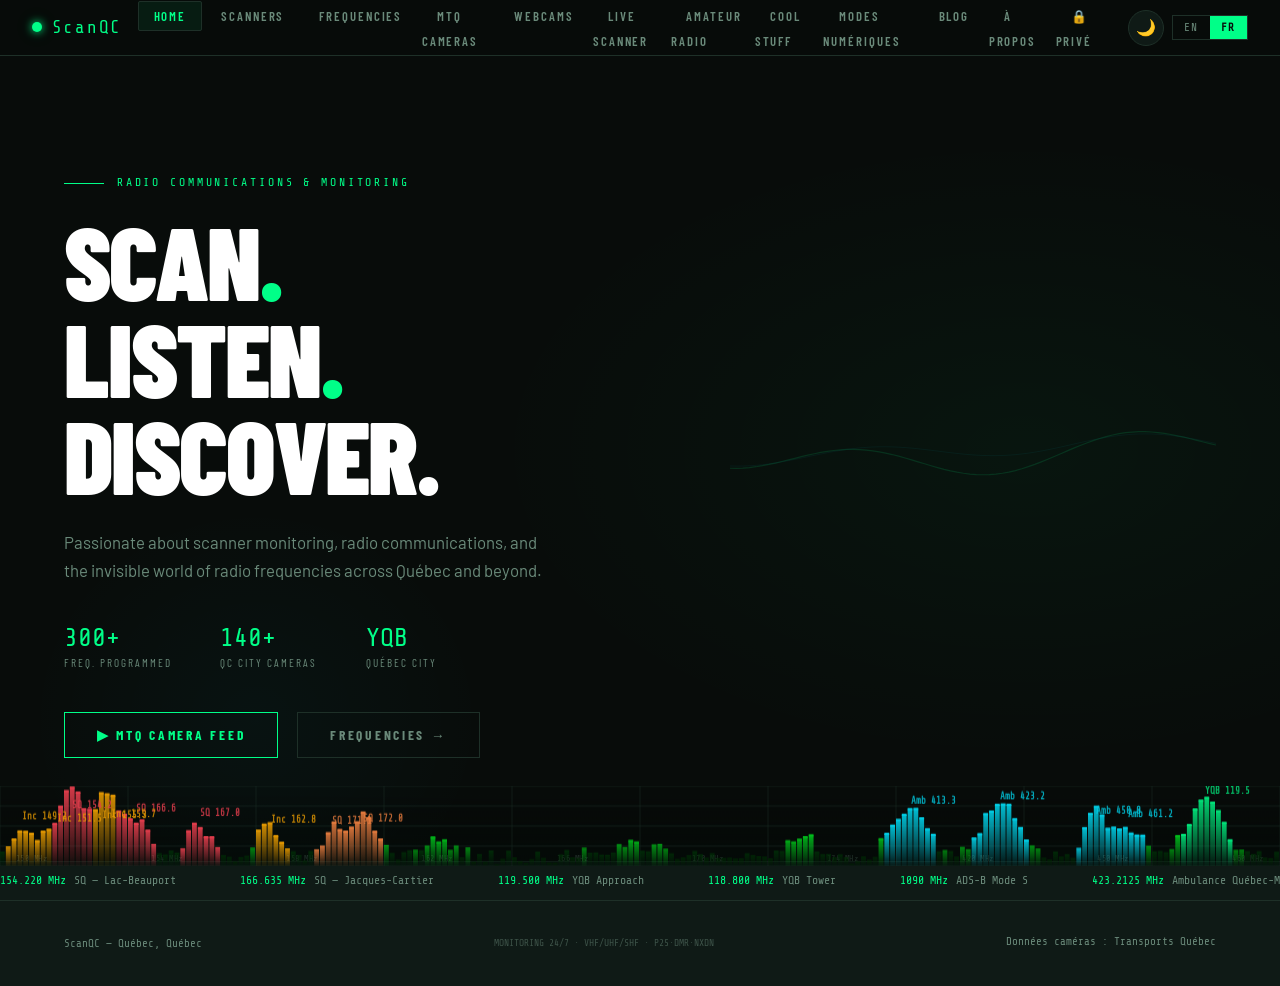
==== index.html @ 77ccb5d1 "Add files via upload" ====
<!DOCTYPE html>
<html lang="en">
<head>
<meta charset="UTF-8">
<meta name="viewport" content="width=device-width, initial-scale=1.0">
<title>ScanQC — Scanner & Radio Communications</title>
<link rel="preconnect" href="https://fonts.googleapis.com">
<link href="https://fonts.googleapis.com/css2?family=Share+Tech+Mono&family=Barlow+Condensed:wght@300;400;600;700;900&family=Barlow:wght@300;400;500&display=swap" rel="stylesheet">
<script src="https://cdn.jsdelivr.net/npm/motion@11.11.13/dist/motion.js"></script>
<script>
// ── LIVEATC HTML5 PLAYER ──────────────────────────────────────────────────────
const latcLabels = {
  'cyqb2':            {fr:'SOL / TOUR — CYQB',        en:'GROUND / TOWER — CYQB',   freq:'118.800 / 121.700 MHz · AM'},
  'cyqb1_app_124000': {fr:'APP / DÉP 124.0 — CYQB',  en:'APP / DEP 124.0 — CYQB',  freq:'124.000 MHz · AM'},
  'cyqb2_app_127850': {fr:'APP / DÉP 127.85 — CYQB', en:'APP / DEP 127.85 — CYQB', freq:'127.850 MHz · AM'},
  'cyqb2_atis_en':    {fr:'ATIS ANGLAIS — CYQB',      en:'ATIS ENGLISH — CYQB',      freq:'126.350 MHz · AM'},
  'cyqb2_atis_fr':    {fr:'ATIS FRANÇAIS — CYQB',     en:'ATIS FRANÇAIS — CYQB',     freq:'126.350 MHz · AM'},
  'cyqb1_fis':        {fr:'FIS / SERVICE VOL — CYQB', en:'FLIGHT SERVICE — CYQB',   freq:'126.700 MHz · AM'},
};

function selectLatcFeed(btn, url) {
  document.querySelectorAll('.latc-btn').forEach(b => b.classList.remove('active'));
  btn.classList.add('active');
  const mount = url.split('/').pop();
  const info  = latcLabels[mount] || {fr: mount.toUpperCase(), en: mount.toUpperCase(), freq: ''};
  const lbl   = document.getElementById('latc-feed-label');
  const freq  = document.getElementById('latc-freq-label');
  const st    = document.getElementById('latc-status');
  if (lbl)  lbl.textContent = (lang === 'fr' ? info.fr : info.en);
  if (freq) freq.textContent = info.freq;
  if (st)   { st.textContent = lang==='fr' ? 'CHARGEMENT…' : 'BUFFERING…'; st.style.color = 'var(--amber)'; }
  const audio = document.getElementById('latcAudio');
  if (audio) {
    audio.pause();
    audio.src = url;
    audio.load();
    audio.play().catch(() => {
      if (st) { st.textContent = lang==='fr' ? 'HORS LIGNE' : 'OFFLINE'; st.style.color = 'var(--red)'; }
    });
  }
}
function updateLatcStatus() {
  const audio  = document.getElementById('latcAudio');
  const status = document.getElementById('latc-status');
  if (!audio || !status) return;
  audio.addEventListener('playing', () => { status.textContent = lang==='fr' ? 'EN DIRECT' : 'LIVE'; status.style.color = 'var(--green)'; });
  audio.addEventListener('pause',   () => { status.textContent = lang==='fr' ? 'ARRÊT' : 'STOPPED'; status.style.color = 'var(--text-dim)'; });
  audio.addEventListener('waiting', () => { status.textContent = lang==='fr' ? 'CHARGEMENT…' : 'BUFFERING…'; status.style.color = 'var(--amber)'; });
  audio.addEventListener('error',   () => { status.textContent = lang==='fr' ? 'HORS LIGNE' : 'OFFLINE'; status.style.color = 'var(--red)'; });
}
document.addEventListener('DOMContentLoaded', updateLatcStatus);

// ── LAST UPDATED DATE ─────────────────────────────────────────────────────────
(function() {
  const el = document.getElementById('footer-updated');
  if (!el) return;
  const d = new Date(document.lastModified);
  const opts = { year:'numeric', month:'long', day:'numeric' };
  el.setAttribute('data-en', 'Updated: ' + new Intl.DateTimeFormat('en-CA', opts).format(d));
  el.setAttribute('data-fr', 'Mis à jour : ' + new Intl.DateTimeFormat('fr-CA', opts).format(d));
  el.textContent = (typeof lang !== 'undefined' && lang === 'fr')
    ? 'Mis à jour : ' + new Intl.DateTimeFormat('fr-CA', opts).format(d)
    : 'Updated: ' + new Intl.DateTimeFormat('en-CA', opts).format(d);
})();
</script>
<style>
  :root {
    --black:#080c0a;--deep:#0a1210;--panel:#0f1a16;--card:#121f1a;--border:#1e3028;
    --green:#00ff88;--green-dim:#00c866;--green-faint:rgba(0,255,136,0.07);--green-glow:rgba(0,255,136,0.18);
    --amber:#ffaa00;--amber-dim:#cc8800;--red:#ff3344;--cyan:#00e5ff;
    --text:#c8ddd5;--text-dim:#6a8a7a;
    --mono:'Share Tech Mono',monospace;--cond:'Barlow Condensed',sans-serif;--body:'Barlow',sans-serif;
  }
  /* LIGHT THEME */
  [data-theme="light"] {
    --black:#ffffff;--deep:#f5f7f6;--panel:#eef2f0;--card:#e8edeb;--border:#c8d8d2;
    --green:#00994d;--green-dim:#007a3d;--green-faint:rgba(0,153,77,0.09);--green-glow:rgba(0,153,77,0.18);
    --amber:#b37400;--red:#cc1122;--cyan:#007a99;
    --text:#111c17;--text-dim:#3d5c4e;
  }
  [data-theme="light"] body{background:#ffffff;color:var(--text)}
  [data-theme="light"] body::before{display:none}
  [data-theme="light"] nav{background:rgba(255,255,255,0.96);border-bottom-color:var(--border)}
  [data-theme="light"] .nav-center a:hover,[data-theme="light"] .nav-center a.active{background:rgba(0,153,77,0.09);color:var(--green)}
  [data-theme="light"] h1,[data-theme="light"] h2,[data-theme="light"] h3{color:#111c17}
  [data-theme="light"] .scanner-card,[data-theme="light"] .freq-table td,[data-theme="light"] .cs-card,[data-theme="light"] .cool-card,[data-theme="light"] .webcam-live-card,[data-theme="light"] .amateur-club-card{background:#fff;border-color:var(--border)}
  [data-theme="light"] .scanner-card:hover,[data-theme="light"] .cool-card:hover{background:#f0f7f4}
  [data-theme="light"] .scanner-model,[data-theme="light"] .cs-card-title,[data-theme="light"] .cool-card-title,[data-theme="light"] .webcam-live-title{color:#111c17}
  [data-theme="light"] .freq-table tr:hover td{background:rgba(0,153,77,0.06)}
  [data-theme="light"] footer{background:#f5f7f6;border-top-color:var(--border)}
  [data-theme="light"] .lang-btn:not(.active):hover{color:var(--green);background:var(--green-faint)}
  [data-theme="light"] .btn{border-color:var(--green);color:var(--green)}
  [data-theme="light"] .btn:hover{background:var(--green);color:#fff}
  [data-theme="light"] .freq-hz{color:var(--green)}
  [data-theme="light"] .tag.green{background:rgba(0,153,77,0.12);color:var(--green)}
  [data-theme="light"] .stream-tab{background:#fff0f1;border-right-color:#ffb3b8}
  [data-theme="light"] .stream-tab:hover{background:#ffe0e3}
  [data-theme="light"] .stream-tab.active{background:#fff;border-bottom:2px solid #cc1122;background:#fff0f1}
  [data-theme="light"] .stream-tab .stab-label{color:#cc1122}
  [data-theme="light"] .stream-tab .stab-sub{color:#aa3344}
  [data-theme="light"] .stream-tabs{border-color:#ffb3b8}
  *,*::before,*::after{box-sizing:border-box;margin:0;padding:0}
  html{scroll-behavior:smooth}
  body{background:var(--black);color:var(--text);font-family:var(--body);font-size:16px;line-height:1.6;overflow-x:hidden}
  body::before{display:none}
  img,video,iframe,canvas,.webcam-live-card,.cam-card,.modal,.webcam-thumb{position:relative;z-index:1}

  /* NAV */
  nav{position:fixed;top:0;left:0;right:0;z-index:100;background:rgba(8,12,10,0.92);backdrop-filter:blur(12px);border-bottom:1px solid var(--border);display:flex;align-items:center;justify-content:space-between;padding:0 2rem;height:56px;gap:1rem}
  .nav-logo{font-family:var(--mono);color:var(--green);font-size:1.1rem;letter-spacing:0.1em;text-decoration:none;display:flex;align-items:center;gap:0.6rem;flex-shrink:0}
  .nav-logo::before{content:'';width:10px;height:10px;border-radius:50%;background:var(--green);box-shadow:0 0 8px var(--green),0 0 20px var(--green-glow);animation:pulse 1.8s ease-in-out infinite}
  @keyframes pulse{0%,100%{opacity:1;transform:scale(1)}50%{opacity:0.5;transform:scale(0.85)}}
  .nav-center{display:flex;gap:0.25rem;list-style:none;flex:1;justify-content:center}
  .nav-center a{font-family:var(--cond);font-weight:600;font-size:0.8rem;letter-spacing:0.15em;text-transform:uppercase;color:var(--text-dim);text-decoration:none;padding:0.4rem 0.9rem;border:1px solid transparent;border-radius:2px;transition:all 0.2s}
  .nav-center a:hover,.nav-center a.active{color:var(--green);border-color:var(--border);background:var(--green-faint)}
  .lang-toggle{display:flex;border:1px solid var(--border);flex-shrink:0}
  .lang-btn{font-family:var(--mono);font-size:0.7rem;letter-spacing:0.12em;padding:0.3rem 0.7rem;background:transparent;border:none;color:var(--text-dim);cursor:pointer;transition:all 0.2s;text-transform:uppercase}
  .lang-btn.active{background:var(--green);color:var(--black);font-weight:bold}
  .lang-btn:not(.active):hover{color:var(--green);background:var(--green-faint)}
  .theme-toggle{width:36px;height:36px;border-radius:50%;border:1px solid var(--border);background:var(--panel);cursor:pointer;display:flex;align-items:center;justify-content:center;font-size:1rem;flex-shrink:0;transition:all 0.25s;position:relative;overflow:hidden}
  .theme-toggle:hover{border-color:var(--green);background:var(--green-faint)}
  .theme-toggle .icon-dark,.theme-toggle .icon-light{position:absolute;transition:opacity 0.2s,transform 0.3s;line-height:1}
  .theme-toggle .icon-light{opacity:0;transform:rotate(90deg) scale(0.5)}
  .theme-toggle .icon-dark{opacity:1;transform:rotate(0deg) scale(1)}
  [data-theme="light"] .theme-toggle .icon-dark{opacity:0;transform:rotate(-90deg) scale(0.5)}
  [data-theme="light"] .theme-toggle .icon-light{opacity:1;transform:rotate(0deg) scale(1)}

  /* HERO */
  #home{min-height:100vh;display:flex;flex-direction:column;justify-content:center;align-items:flex-start;padding:6rem 4rem 4rem;position:relative;overflow:hidden}
  .hero-bg{position:absolute;inset:0;background:radial-gradient(ellipse 60% 50% at 80% 50%,rgba(0,255,136,0.04) 0%,transparent 70%),radial-gradient(ellipse 30% 40% at 20% 80%,rgba(0,229,255,0.03) 0%,transparent 60%)}
  .waveform{position:absolute;right:5%;top:50%;transform:translateY(-50%);width:38%;height:200px;opacity:0.25}
  .waveform svg{width:100%;height:100%}
  .hero-tag{font-family:var(--mono);font-size:0.72rem;color:var(--green);letter-spacing:0.25em;text-transform:uppercase;margin-bottom:1.2rem;display:flex;align-items:center;gap:0.8rem}
  .hero-tag::before{content:'';width:40px;height:1px;background:var(--green)}
  h1{font-family:var(--cond);font-weight:900;font-size:clamp(3.5rem,8vw,7rem);line-height:0.95;letter-spacing:-0.02em;text-transform:uppercase;color:#fff;margin-bottom:1.5rem;max-width:700px}
  h1 span{color:var(--green)}
  .hero-sub{font-size:1.05rem;color:var(--text-dim);max-width:480px;margin-bottom:2.5rem;line-height:1.7}
  .hero-stats{display:flex;gap:3rem;margin-bottom:2.5rem}
  .stat{display:flex;flex-direction:column;gap:0.2rem}
  .stat-num{font-family:var(--mono);font-size:1.6rem;color:var(--green);line-height:1}
  .stat-label{font-family:var(--cond);font-size:0.7rem;letter-spacing:0.18em;text-transform:uppercase;color:var(--text-dim)}
  .btn{font-family:var(--cond);font-weight:700;font-size:0.85rem;letter-spacing:0.2em;text-transform:uppercase;padding:0.7rem 2rem;border:1px solid var(--green);color:var(--green);background:transparent;text-decoration:none;cursor:pointer;transition:all 0.25s;display:inline-flex;align-items:center;gap:0.6rem}
  .btn:hover{background:var(--green);color:var(--black);box-shadow:0 0 30px var(--green-glow)}
  .btn-secondary{border-color:var(--border);color:var(--text-dim);margin-left:1rem}
  .btn-secondary:hover{background:var(--card);color:var(--text);box-shadow:none;border-color:var(--text-dim)}
  .ticker{position:absolute;bottom:0;left:0;right:0;background:var(--panel);border-top:1px solid var(--border);padding:0.6rem 0;overflow:hidden}
  .ticker-inner{display:flex;gap:4rem;white-space:nowrap;animation:ticker 40s linear infinite;font-family:var(--mono);font-size:0.72rem;color:var(--text-dim)}
  .ticker-item{display:flex;align-items:center;gap:0.5rem}
  .ticker-item span{color:var(--green)}
  @keyframes ticker{from{transform:translateX(0)}to{transform:translateX(-50%)}}

  /* HERO SPECTRUM */
  .hero-spectrum{position:absolute;bottom:2.15rem;left:0;right:0;padding:0 0;pointer-events:none;z-index:1}
  .hero-spectrum canvas{width:100%;height:80px;display:block;opacity:0.9}
  .hero-spectrum-labels{display:flex;justify-content:space-between;padding:0 1rem;font-family:var(--mono);font-size:0.52rem;color:rgba(106,138,122,0.55);letter-spacing:0.06em;pointer-events:none;position:absolute;bottom:2.18rem;left:0;right:0}

  /* SECTIONS */
  section{padding:5rem 4rem}
  .section-tag{font-family:var(--mono);font-size:0.68rem;color:var(--green);letter-spacing:0.25em;text-transform:uppercase;margin-bottom:0.6rem;display:flex;align-items:center;gap:0.7rem}
  .section-tag::before{content:'//';opacity:0.5}
  h2{font-family:var(--cond);font-weight:900;font-size:clamp(2rem,4vw,3.2rem);letter-spacing:-0.01em;text-transform:uppercase;color:#fff;margin-bottom:0.5rem}
  .section-lead{color:var(--text-dim);max-width:560px;margin-bottom:3rem;font-size:0.97rem}

  /* SCANNERS */
  #scanners{background:var(--deep);border-top:1px solid var(--border)}
  .scanner-grid{display:grid;grid-template-columns:repeat(auto-fill,minmax(300px,1fr));gap:1.5px;background:var(--border);border:1.5px solid var(--border);margin-bottom:3rem}
  .scanner-card{background:var(--card);padding:1.8rem;transition:background 0.2s;position:relative;overflow:hidden}
  .scanner-card::after{content:'';position:absolute;top:0;left:0;width:3px;height:0;background:var(--green);transition:height 0.3s}
  .scanner-card:hover::after{height:100%}
  .scanner-card:hover{background:#161f1b}
  .scanner-brand{font-family:var(--mono);font-size:0.65rem;color:var(--text-dim);letter-spacing:0.2em;text-transform:uppercase;margin-bottom:0.4rem}
  .scanner-model{font-family:var(--cond);font-size:1.6rem;font-weight:700;color:#fff;margin-bottom:0.8rem;line-height:1.1}
  .scanner-spec{font-size:0.82rem;color:var(--text-dim);line-height:1.7;margin-bottom:1.2rem}
  .tag-list{display:flex;flex-wrap:wrap;gap:0.4rem}
  .tag{font-family:var(--mono);font-size:0.62rem;padding:0.2rem 0.6rem;border:1px solid var(--border);color:var(--text-dim);letter-spacing:0.1em}
  .tag.green{border-color:rgba(0,255,136,0.3);color:var(--green-dim)}
  .tag.amber{border-color:rgba(255,170,0,0.3);color:var(--amber-dim)}
  .tag.cyan{border-color:rgba(0,229,255,0.3);color:var(--cyan)}

  /* FREQUENCIES */
  #frequencies{background:var(--black);border-top:1px solid var(--border)}
  .freq-layout{display:grid;grid-template-columns:1fr 1fr;gap:2rem}
  .freq-table{width:100%;border-collapse:collapse;font-family:var(--mono);font-size:0.8rem}
  .freq-table th{text-align:left;font-size:0.65rem;letter-spacing:0.2em;text-transform:uppercase;color:var(--text-dim);border-bottom:1px solid var(--border);padding:0.6rem 0.8rem}
  .freq-table td{padding:0.55rem 0.8rem;border-bottom:1px solid rgba(30,48,40,0.5);vertical-align:middle}
  .freq-table tr:hover td{background:var(--green-faint)}
  .freq-hz{color:var(--green)}
  .freq-service{color:var(--text);font-size:0.78rem}
  .freq-type{color:var(--text-dim)}
  .dot-live{display:inline-block;width:6px;height:6px;border-radius:50%;background:var(--green);animation:pulse 1.6s ease-in-out infinite;margin-right:0.4rem}
  .dot-inactive{display:inline-block;width:6px;height:6px;border-radius:50%;background:var(--text-dim);margin-right:0.4rem}
  .freq-section-head{font-family:var(--mono);font-size:0.7rem;letter-spacing:0.18em;text-transform:uppercase;color:var(--green);border-bottom:1px solid var(--border);padding-bottom:0.5rem;margin-bottom:0.8rem}
  .amateur-club-card{background:var(--panel);border:1px solid var(--border);padding:1rem 1.2rem;display:flex;flex-direction:column;gap:0.3rem;transition:border-color 0.2s}
  .amateur-club-card:hover{border-color:var(--green)}
  .amateur-club-call{font-family:var(--mono);font-size:0.95rem;color:var(--green);font-weight:700}
  .amateur-club-name{font-size:0.85rem;color:var(--text)}
  .amateur-club-detail{font-size:0.75rem;color:var(--text-dim)}
  .amateur-club-link{font-family:var(--mono);font-size:0.75rem;color:var(--green-dim);text-decoration:none}
  .amateur-club-link:hover{color:var(--green)}
  .amateur-resource-link{color:var(--green-dim);text-decoration:none;font-family:var(--mono);font-size:0.8rem;padding:0.3rem 0;border-bottom:1px solid rgba(30,48,40,0.4);display:block;transition:color 0.15s}
  .amateur-resource-link:hover{color:var(--green)}
  /* Cool Stuff page */
  .cool-grid{display:grid;grid-template-columns:repeat(auto-fill,minmax(280px,1fr));gap:1rem;width:100%;margin-top:1rem}
  .cool-section-label{grid-column:1/-1;font-family:var(--mono);font-size:0.68rem;letter-spacing:0.22em;text-transform:uppercase;color:var(--green);border-bottom:1px solid var(--border);padding-bottom:0.5rem;margin-top:1.5rem}
  .cool-section-label:first-child{margin-top:0}
  .cool-card{background:var(--card);border:1px solid var(--border);padding:1.4rem;display:flex;flex-direction:column;gap:0.5rem;text-decoration:none;transition:border-color 0.2s,background 0.2s;cursor:pointer}
  .cool-card:hover{border-color:var(--green);background:rgba(0,255,136,0.03)}
  .cool-card-top{display:flex;align-items:center;justify-content:space-between;margin-bottom:0.2rem}
  .cool-card-icon{font-size:1.5rem;line-height:1}
  .cool-card-badge{font-family:var(--mono);font-size:0.55rem;letter-spacing:0.18em;color:var(--green-dim);border:1px solid rgba(0,255,136,0.25);padding:0.12rem 0.45rem}
  .cool-card-title{font-family:var(--cond);font-size:1rem;font-weight:700;letter-spacing:0.06em;text-transform:uppercase;color:#fff;line-height:1.2}
  .cool-card-desc{font-size:0.8rem;color:var(--text-dim);line-height:1.55;flex:1}
  .cool-card-url{font-family:var(--mono);font-size:0.68rem;color:var(--green-dim);margin-top:0.3rem}
  .cool-card:hover .cool-card-url{color:var(--green)}
  .spectrum-bar-wrap{background:var(--panel);border:1px solid var(--border);padding:1.5rem}
  .spectrum-title{font-family:var(--cond);font-size:0.75rem;letter-spacing:0.2em;text-transform:uppercase;color:var(--text-dim);margin-bottom:1.2rem}
  .spectrum-bar{display:flex;align-items:flex-end;gap:3px;height:80px;margin-bottom:0.5rem}
  .bar{flex:1;background:var(--green);opacity:0.7;border-radius:1px 1px 0 0;animation:bars 2s ease-in-out infinite;animation-delay:var(--d)}
  @keyframes bars{0%,100%{height:var(--h1);opacity:0.5}50%{height:var(--h2);opacity:0.9}}
  .spectrum-labels{display:flex;justify-content:space-between;font-family:var(--mono);font-size:0.6rem;color:var(--text-dim);border-top:1px solid var(--border);padding-top:0.4rem}

  /* CAMERAS */
  #cameras{background:var(--deep);border-top:1px solid var(--border)}
  .camera-intro{display:grid;grid-template-columns:1fr auto;align-items:end;gap:2rem;margin-bottom:2.5rem}
  .camera-badge{display:flex;align-items:center;gap:0.6rem;font-family:var(--mono);font-size:0.7rem;color:var(--text-dim);background:var(--card);border:1px solid var(--border);padding:0.5rem 1rem;white-space:nowrap}
  .camera-filters{display:flex;gap:0.4rem;margin-bottom:2rem;flex-wrap:wrap}
  .filter-btn{font-family:var(--mono);font-size:0.67rem;letter-spacing:0.12em;padding:0.35rem 0.9rem;border:1px solid var(--border);background:transparent;color:var(--text-dim);cursor:pointer;transition:all 0.2s;text-transform:uppercase}
  .filter-btn:hover,.filter-btn.active{border-color:var(--green);color:var(--green);background:var(--green-faint)}
  .filter-btn.active{font-weight:700}
  .filter-btn.sub{font-size:0.63rem;padding:0.28rem 0.65rem;border-color:rgba(0,255,136,0.2);color:rgba(0,255,136,0.5)}
  .filter-btn.sub:hover,.filter-btn.sub.active{border-color:var(--green);color:var(--green);background:var(--green-faint)}
  #quebecSubFilters{border-top:1px solid rgba(0,255,136,0.15);padding-top:0.6rem;margin-top:-0.8rem;margin-bottom:1rem}
  .camera-grid{display:grid;grid-template-columns:repeat(auto-fill,minmax(320px,1fr));gap:1rem}
  .cam-card{background:var(--card);border:1px solid var(--border);overflow:hidden;transition:border-color 0.25s,box-shadow 0.25s;cursor:pointer}
  .cam-card:hover{border-color:var(--green-dim);box-shadow:0 0 20px var(--green-glow)}
  .cam-viewport{position:relative;aspect-ratio:16/9;background:#060e0a;overflow:hidden}
  .cam-viewport img{width:100%;height:100%;object-fit:cover;display:block;transition:filter 0.4s}
  .cam-card:hover .cam-viewport img{filter:brightness(1.05) contrast(1.08)}
  .cam-overlay{position:absolute;top:0;left:0;right:0;padding:0.5rem 0.7rem;background:linear-gradient(180deg,rgba(0,0,0,0.7) 0%,transparent 100%);display:flex;justify-content:space-between;align-items:flex-start}
  .cam-id{font-family:var(--mono);font-size:0.6rem;color:rgba(255,255,255,0.6);letter-spacing:0.1em}
  .cam-live-badge{font-family:var(--mono);font-size:0.58rem;background:rgba(0,255,136,0.2);border:1px solid var(--green);color:var(--green);padding:0.1rem 0.45rem;letter-spacing:0.1em;display:flex;align-items:center;gap:0.3rem}
  .cam-bottom{position:absolute;bottom:0;left:0;right:0;padding:0.5rem 0.7rem;background:linear-gradient(0deg,rgba(0,0,0,0.8) 0%,transparent 100%)}
  .cam-timestamp{font-family:var(--mono);font-size:0.58rem;color:rgba(255,255,255,0.45)}
  .cam-info{padding:0.9rem 1rem;border-top:1px solid var(--border)}
  .cam-location{font-family:var(--cond);font-size:1rem;font-weight:600;color:#fff;margin-bottom:0.2rem;line-height:1.2}
  .cam-meta{font-family:var(--mono);font-size:0.65rem;color:var(--text-dim);display:flex;gap:1rem}
  .cam-placeholder{width:100%;height:100%;display:flex;flex-direction:column;align-items:center;justify-content:center;background:#090e0b;gap:0.6rem;color:var(--text-dim);font-family:var(--mono);font-size:0.7rem}
  .cam-placeholder svg{opacity:0.3}

  /* ABOUT */
  #about{background:var(--black);border-top:1px solid var(--border)}
  .about-grid{display:grid;grid-template-columns:1fr 1fr;gap:4rem;align-items:start}
  .about-block p{color:var(--text-dim);font-size:0.95rem;line-height:1.8;margin-bottom:1.2rem}
  .gear-list{list-style:none;display:flex;flex-direction:column;gap:0.5rem}
  .gear-list li{display:flex;align-items:center;gap:0.8rem;font-family:var(--mono);font-size:0.78rem;color:var(--text);padding:0.6rem 0.8rem;border:1px solid var(--border);background:var(--card);transition:border-color 0.2s}
  .gear-list li:hover{border-color:var(--green-dim)}
  .gear-list li::before{content:'►';color:var(--green);font-size:0.55rem;flex-shrink:0}
  .gear-link{color:var(--green);text-decoration:none;border-bottom:1px solid rgba(0,255,136,0.3);transition:color 0.15s,border-color 0.15s}
  .gear-link:hover{color:#fff;border-color:var(--green)}
  .scanner-link{display:inline-block;margin-top:0.9rem;font-family:var(--mono);font-size:0.68rem;letter-spacing:0.12em;color:var(--green-dim);text-decoration:none;border:1px solid rgba(0,255,136,0.25);padding:0.2rem 0.6rem;transition:all 0.2s}
  .scanner-link:hover{color:var(--green);border-color:var(--green);background:var(--green-faint)}

  /* FOOTER */
  footer{background:var(--panel);border-top:1px solid var(--border);padding:2rem 4rem;display:flex;justify-content:space-between;align-items:center;font-family:var(--mono);font-size:0.68rem;color:var(--text-dim)}
  footer a{color:var(--text-dim);text-decoration:none}
  footer a:hover{color:var(--green)}

  /* PAGES */
  .page{display:none}
  .page.active{display:block}

  /* MODAL */
  .modal-overlay{position:fixed;inset:0;background:rgba(0,0,0,0.88);z-index:200;display:none;align-items:center;justify-content:center;padding:2rem}
  .modal-overlay.open{display:flex}
  .modal{background:var(--card);border:1px solid var(--green-dim);max-width:720px;width:100%;box-shadow:0 0 60px rgba(0,255,136,0.1)}
  .modal-header{display:flex;justify-content:space-between;align-items:center;padding:1rem 1.5rem;border-bottom:1px solid var(--border)}
  .modal-title{font-family:var(--cond);font-size:1rem;font-weight:700;color:#fff;letter-spacing:0.05em;text-transform:uppercase}
  .modal-close{font-family:var(--mono);background:none;border:1px solid var(--border);color:var(--text-dim);cursor:pointer;font-size:0.9rem;width:32px;height:32px;display:flex;align-items:center;justify-content:center;transition:all 0.2s}
  .modal-close:hover{border-color:var(--red);color:var(--red)}
  .modal-body{padding:1.5rem}
  .modal-img-wrap{aspect-ratio:16/9;background:#000;margin-bottom:1rem;overflow:hidden}
  .modal-img-wrap img{width:100%;height:100%;object-fit:cover}
  .modal-meta{display:grid;grid-template-columns:1fr 1fr;gap:0.5rem;font-family:var(--mono);font-size:0.7rem;color:var(--text-dim)}
  .modal-meta label{color:var(--green-dim);display:block;font-size:0.6rem;letter-spacing:0.15em;text-transform:uppercase;margin-bottom:0.1rem}

  /* RESPONSIVE */
  @media(max-width:960px){
    section{padding:4rem 1.5rem}
    #home{padding:5rem 1.5rem 3rem}
    nav{padding:0 1rem}
    .nav-center{gap:0}
    .nav-center a{padding:0.4rem 0.5rem;font-size:0.7rem;letter-spacing:0.08em}
    .freq-layout,.about-grid{grid-template-columns:1fr}
    .hero-stats{gap:1.5rem}
    .waveform{display:none}
    footer{flex-direction:column;gap:0.8rem;text-align:center}
    .camera-intro{grid-template-columns:1fr}
  }
  @media(max-width:600px){
    .nav-center a{font-size:0.62rem;padding:0.35rem 0.35rem}
    .lang-btn{padding:0.3rem 0.5rem}
  }
  /* STREAM PLAYER */
  .stream-tabs{display:flex;gap:0;border:1px solid var(--border);margin-bottom:0;width:100%}
  .stream-tab{flex:1;display:flex;flex-direction:column;align-items:flex-start;gap:0.2rem;padding:1rem 1.4rem;background:var(--card);border:none;border-right:1px solid var(--border);cursor:pointer;transition:background 0.2s;text-align:left}
  .stream-tab:last-child{border-right:none}
  .stream-tab:hover{background:#161f1b}
  .stream-tab.active{background:var(--panel);border-bottom:2px solid var(--green)}
  .stab-icon{font-size:1.3rem;line-height:1}
  .stab-label{font-family:var(--cond);font-weight:700;font-size:0.95rem;letter-spacing:0.08em;text-transform:uppercase;color:#fff}
  .stab-sub{font-family:var(--mono);font-size:0.6rem;color:var(--text-dim);letter-spacing:0.08em}
  .stream-panel{border:1px solid var(--border);border-top:none;background:var(--panel)}
  .stream-panel.hidden{display:none}
  .stream-panel-header{display:flex;justify-content:space-between;align-items:center;padding:0.7rem 1.2rem;background:var(--card);border-bottom:1px solid var(--border);flex-wrap:wrap;gap:0.5rem}
  .stream-panel-title{font-family:var(--mono);font-size:0.72rem;color:var(--green);letter-spacing:0.12em}
  .stream-panel-actions{display:flex;align-items:center;gap:1rem;flex-wrap:wrap}
  .stream-note{font-family:var(--mono);font-size:0.62rem;color:var(--amber);letter-spacing:0.08em}
  .stream-ext-link{font-family:var(--mono);font-size:0.62rem;color:var(--text-dim);text-decoration:none;border:1px solid var(--border);padding:0.25rem 0.6rem;letter-spacing:0.1em;transition:all 0.2s}
  .stream-ext-link:hover{color:var(--green);border-color:rgba(0,255,136,0.3)}
  .stream-frame-wrap{position:relative;height:560px;overflow:hidden}
  .stream-frame-wrap iframe{width:100%;height:100%;border:none;display:block;background:#fff}
  .latc-btn{font-family:var(--mono);font-size:0.62rem;letter-spacing:0.1em;text-transform:uppercase;padding:0.3rem 0.8rem;background:transparent;border:1px solid var(--border);color:var(--text-dim);cursor:pointer;transition:all 0.2s}
  .latc-btn:hover,.latc-btn.active{background:var(--green-faint);color:var(--green);border-color:rgba(0,255,136,0.35)}
  .latc-feed-grid{display:grid;grid-template-columns:repeat(auto-fill,minmax(220px,1fr));gap:1px;background:var(--border);border-bottom:1px solid var(--border)}
  .latc-feed-card{display:flex;flex-direction:column;gap:0.35rem;padding:1.4rem;background:var(--card);text-decoration:none;transition:background 0.18s;cursor:pointer}
  .latc-feed-card:hover{background:#161f1b}
  .latc-feed-card:hover .latc-feed-listen{color:var(--green)}
  .latc-feed-icon{font-size:1.5rem;line-height:1;margin-bottom:0.3rem}
  .latc-feed-name{font-family:var(--cond);font-size:1rem;font-weight:700;text-transform:uppercase;letter-spacing:0.05em;color:#fff}
  .latc-feed-freq{font-family:var(--mono);font-size:0.72rem;color:var(--green)}
  .latc-feed-mode{font-family:var(--mono);font-size:0.6rem;color:var(--text-dim);letter-spacing:0.1em}
  .latc-feed-listen{font-family:var(--mono);font-size:0.65rem;color:var(--text-dim);letter-spacing:0.1em;margin-top:0.5rem;transition:color 0.2s}
  /* SDR player */
  .sdr-player-wrap{display:flex;flex-direction:column}
  .sdr-status-bar{display:flex;align-items:center;gap:1.2rem;padding:0.7rem 1.2rem;background:var(--card);border-bottom:1px solid var(--border);flex-wrap:wrap}
  .sdr-freq-display{font-family:var(--mono);font-size:1.4rem;color:var(--green);letter-spacing:0.1em;min-width:140px}
  .sdr-status-pill{font-family:var(--mono);font-size:0.6rem;letter-spacing:0.2em;padding:0.25rem 0.7rem;border:1px solid rgba(255,170,0,0.4);color:var(--amber);text-transform:uppercase}
  .sdr-status-pill.live{border-color:rgba(0,255,136,0.4);color:var(--green);animation:pulse 1.8s infinite}
  .sdr-range{-webkit-appearance:none;appearance:none;height:3px;background:var(--border);outline:none;width:80px;cursor:pointer}
  .sdr-range::-webkit-slider-thumb{-webkit-appearance:none;width:12px;height:12px;background:var(--green);border-radius:50%;cursor:pointer}
  .sdr-ch-label{font-family:var(--mono);font-size:0.65rem;color:var(--text-dim);letter-spacing:0.2em;padding:0.9rem 1.2rem 0.4rem;text-transform:uppercase}
  .sdr-ch-grid{display:grid;grid-template-columns:repeat(auto-fill,minmax(220px,1fr));gap:1px;background:var(--border);border-top:1px solid var(--border)}
  .sdr-ch-btn{display:flex;align-items:center;gap:0.7rem;padding:0.7rem 1rem;background:var(--card);border:none;cursor:pointer;text-align:left;transition:background 0.15s}
  .sdr-ch-btn:hover{background:#161f1b}
  .sdr-ch-btn.active{background:rgba(0,255,136,0.06);box-shadow:inset 3px 0 0 var(--green)}
  .sdr-ch-hz{font-family:var(--mono);font-size:0.78rem;color:var(--green);min-width:68px}
  .sdr-ch-name{font-family:var(--body);font-size:0.78rem;color:var(--text);flex:1}
  .sdr-ch-mode{font-family:var(--mono);font-size:0.6rem;color:var(--text-dim)}
  .sdr-url-config{padding:1.2rem;border-top:1px solid var(--border);background:var(--deep)}
  .sdr-url-label{font-family:var(--mono);font-size:0.65rem;color:var(--green);letter-spacing:0.12em;margin-bottom:0.7rem}
  .sdr-url-row{display:flex;gap:0.5rem;margin-bottom:0.8rem}
  .sdr-url-input{flex:1;background:var(--card);border:1px solid var(--border);color:var(--text);font-family:var(--mono);font-size:0.78rem;padding:0.5rem 0.8rem;outline:none;transition:border-color 0.2s}
  .sdr-url-input:focus{border-color:rgba(0,255,136,0.4)}
  .sdr-url-apply{font-family:var(--mono);font-size:0.7rem;letter-spacing:0.15em;padding:0.5rem 1.2rem;background:transparent;border:1px solid var(--green);color:var(--green);cursor:pointer;white-space:nowrap;transition:all 0.2s}
  .sdr-url-apply:hover{background:var(--green);color:var(--black)}
  .sdr-url-hint{font-family:var(--mono);font-size:0.62rem;color:var(--text-dim);line-height:1.7}
  .sdr-url-hint code{color:rgba(0,229,255,0.7);word-break:break-all}
  .coming-soon-wrap{display:flex;flex-direction:column;align-items:center;justify-content:center;min-height:60vh;text-align:center;gap:2rem;position:relative}
  .cs-icon{font-size:4rem;opacity:0.15;font-family:var(--mono);color:var(--green);line-height:1}
  .cs-badge{font-family:var(--mono);font-size:0.65rem;letter-spacing:0.3em;text-transform:uppercase;color:var(--amber);border:1px solid rgba(255,170,0,0.35);padding:0.3rem 1rem;display:inline-block;margin-bottom:0.5rem}
  .cs-title{font-family:var(--cond);font-weight:900;font-size:clamp(2.2rem,5vw,4rem);text-transform:uppercase;color:#fff;letter-spacing:-0.01em;line-height:1}
  .cs-title span{color:var(--green)}
  .cs-lead{color:var(--text-dim);max-width:520px;font-size:0.97rem;line-height:1.75}
  .cs-grid{display:grid;grid-template-columns:repeat(auto-fill,minmax(280px,1fr));gap:1px;background:var(--border);border:1px solid var(--border);width:100%;max-width:1100px;margin-top:1rem}
  .cs-card{background:var(--card);padding:1.8rem;position:relative;overflow:hidden;text-align:left}
  .cs-card::before{content:'';position:absolute;top:0;left:0;right:0;height:2px;background:linear-gradient(90deg,transparent,var(--green-dim),transparent);opacity:0.4}
  .cs-card-icon{font-size:1.6rem;margin-bottom:1rem;opacity:0.6}
  .cs-card-title{font-family:var(--cond);font-size:1.05rem;font-weight:700;letter-spacing:0.08em;text-transform:uppercase;color:#fff;margin-bottom:0.5rem}
  .cs-card-desc{font-size:0.82rem;color:var(--text-dim);line-height:1.6}
  .cs-card-tag{display:inline-block;font-family:var(--mono);font-size:0.58rem;letter-spacing:0.15em;text-transform:uppercase;border:1px solid var(--border);color:var(--text-dim);padding:0.15rem 0.5rem;margin-top:0.8rem}
  .cs-card-tag.soon{border-color:rgba(255,170,0,0.3);color:var(--amber)}
  .cs-card-tag.active{border-color:rgba(0,255,136,0.3);color:var(--green-dim)}
  .cs-progress{width:100%;height:2px;background:var(--border);margin-top:2.5rem;max-width:400px;position:relative;overflow:hidden}
  .cs-progress-bar{height:100%;background:linear-gradient(90deg,var(--green),var(--cyan));animation:progpulse 2.5s ease-in-out infinite}
  @keyframes progpulse{0%{width:15%;opacity:0.5}50%{width:75%;opacity:1}100%{width:15%;opacity:0.5}}
  .cs-scan-lines{position:absolute;inset:0;background:repeating-linear-gradient(0deg,transparent,transparent 3px,rgba(0,255,136,0.015) 3px,rgba(0,255,136,0.015) 4px);pointer-events:none}
  /* Live webcam cards — thumbnail click-through (YT live streams block iframe) */
  .webcam-live-grid{display:grid;grid-template-columns:repeat(auto-fill,minmax(340px,1fr));gap:1.5rem;width:100%;margin-bottom:2.5rem}
  .webcam-live-card{background:var(--card);border:1px solid var(--border);overflow:hidden;display:flex;flex-direction:column;transition:border-color 0.2s}
  .webcam-live-card:hover{border-color:var(--green)}
  .webcam-live-header{display:flex;align-items:center;justify-content:space-between;padding:0.8rem 1.1rem;border-bottom:1px solid var(--border)}
  .webcam-live-title{font-family:var(--cond);font-size:0.95rem;font-weight:700;letter-spacing:0.1em;text-transform:uppercase;color:#fff}
  .webcam-live-badge{font-family:var(--mono);font-size:0.55rem;letter-spacing:0.2em;color:var(--green);border:1px solid rgba(0,255,136,0.3);padding:0.15rem 0.5rem;animation:pulse 2s ease-in-out infinite}
  .webcam-thumb{position:relative;padding-bottom:56.25%;height:0;background:#000;display:block;cursor:pointer;overflow:hidden;text-decoration:none}
  .webcam-thumb img{position:absolute;top:0;left:0;width:100%;height:100%;object-fit:cover;transition:opacity 0.2s;opacity:0.85}
  .webcam-thumb:hover img{opacity:1}
  .webcam-play{position:absolute;top:50%;left:50%;transform:translate(-50%,-50%);width:64px;height:64px;background:rgba(0,0,0,0.7);border:2px solid var(--green);border-radius:50%;display:flex;align-items:center;justify-content:center;transition:background 0.2s,border-color 0.2s}
  .webcam-thumb:hover .webcam-play{background:rgba(0,255,136,0.2);border-color:#fff}
  .webcam-play::after{content:'';display:block;width:0;height:0;border-top:14px solid transparent;border-bottom:14px solid transparent;border-left:22px solid var(--green);margin-left:4px}
  .webcam-play-label{position:absolute;bottom:10px;left:50%;transform:translateX(-50%);font-family:var(--mono);font-size:0.6rem;letter-spacing:0.2em;color:rgba(255,255,255,0.7);text-transform:uppercase;white-space:nowrap;background:rgba(0,0,0,0.55);padding:0.2rem 0.6rem}
  .webcam-live-footer{padding:0.6rem 1.1rem;font-family:var(--mono);font-size:0.65rem;color:var(--text-dim);display:flex;gap:1rem;align-items:center}
  @media(max-width:640px){.webcam-live-grid{grid-template-columns:1fr}}
  /* ProScan Web Server panel */
  .proscan-url-bar{display:flex;align-items:center;gap:0;border-bottom:1px solid var(--border);background:var(--deep);border:2px solid var(--red);box-shadow:0 0 8px rgba(255,51,68,0.3)}
  .proscan-url-prefix{font-family:var(--mono);font-size:0.75rem;color:#fff;padding:0 0.7rem;background:var(--red);border-right:2px solid var(--red);height:44px;display:flex;align-items:center;flex-shrink:0;letter-spacing:0.05em;font-weight:bold}
  .proscan-url-input{flex:1;background:transparent;border:none;outline:none;font-family:var(--mono);font-size:0.8rem;color:#fff;padding:0 1rem;height:44px;min-width:0}
  .proscan-url-input::placeholder{color:rgba(106,138,122,0.4)}
  .proscan-url-go{font-family:var(--mono);font-size:0.7rem;letter-spacing:0.15em;padding:0 1.2rem;height:44px;background:var(--green);color:var(--black);border:none;cursor:pointer;font-weight:bold;flex-shrink:0;transition:background 0.2s}
  .proscan-url-go:hover{background:#00e577}
  .proscan-url-clear{font-family:var(--mono);font-size:0.8rem;padding:0 0.9rem;height:44px;background:transparent;border:none;border-left:1px solid var(--border);color:var(--text-dim);cursor:pointer;transition:color 0.2s;flex-shrink:0}
  .proscan-url-clear:hover{color:var(--red)}
  .proscan-frame-wrap{position:relative;min-height:520px;background:var(--deep)}
  .proscan-placeholder{display:flex;flex-direction:column;align-items:center;justify-content:center;gap:1.2rem;padding:3rem 2rem;text-align:center;min-height:520px}
  .proscan-ph-icon{font-size:3.5rem;opacity:0.15}
  .proscan-ph-title{font-family:var(--cond);font-size:1.4rem;font-weight:700;letter-spacing:0.1em;text-transform:uppercase;color:#fff}
  .proscan-ph-desc{font-size:0.9rem;color:var(--text-dim);max-width:420px;line-height:1.65}
  .proscan-ph-steps{display:flex;flex-direction:column;gap:0.6rem;width:100%;max-width:420px;text-align:left}
  .proscan-ph-step{display:flex;align-items:flex-start;gap:0.8rem;font-size:0.82rem;color:var(--text-dim);background:var(--card);border:1px solid var(--border);padding:0.6rem 0.9rem}
  .proscan-step-n{font-family:var(--mono);font-size:0.7rem;color:var(--green);border:1px solid rgba(0,255,136,0.3);width:20px;height:20px;display:flex;align-items:center;justify-content:center;flex-shrink:0;margin-top:1px}
  .proscan-ph-link{font-family:var(--mono);font-size:0.72rem;color:var(--green-dim);text-decoration:none;border:1px solid rgba(0,255,136,0.2);padding:0.3rem 0.8rem;transition:all 0.2s}
  .proscan-ph-link:hover{color:var(--green);border-color:var(--green)}
  .proscan-frame{width:100%;min-height:520px;border:none;display:block}
  /* Scanner audio viz */
  .scanner-viz{width:100%;max-width:700px;background:var(--panel);border:1px solid var(--border);padding:1.5rem;margin-top:1.5rem}
  .scanner-viz-header{display:flex;justify-content:space-between;align-items:center;margin-bottom:1rem;font-family:var(--mono);font-size:0.68rem;color:var(--text-dim);letter-spacing:0.12em;text-transform:uppercase}
  .scanner-viz canvas{width:100%;height:48px;display:block;border-top:1px solid var(--border);padding-top:0.8rem}
  .scanner-channels{display:flex;flex-direction:column;gap:0.4rem;margin-top:1rem;width:100%;max-width:700px}
  .scanner-ch{display:flex;align-items:center;gap:1rem;padding:0.6rem 1rem;background:var(--panel);border:1px solid var(--border);font-family:var(--mono);font-size:0.7rem}
  .scanner-ch-freq{color:var(--green);min-width:90px;font-size:0.78rem}
  .scanner-ch-name{color:var(--text);flex:1}
  .scanner-ch-mode{color:var(--text-dim);min-width:55px}
  .scanner-ch-status{display:flex;align-items:center;gap:0.4rem;font-size:0.65rem;letter-spacing:0.1em}
  .scanner-ch-bar{height:4px;background:var(--border);flex:1;min-width:60px;max-width:100px;border-radius:2px;overflow:hidden}
  .scanner-ch-bar-fill{height:100%;background:var(--green);width:0%;transition:width 0.1s;border-radius:2px}
  /* ── PRIVATE PAGE ─────────────────────────────────────── */
  #lock-overlay{position:fixed;inset:0;z-index:9000;background:var(--black);display:flex;align-items:center;justify-content:center;flex-direction:column;gap:0}
  #lock-overlay.hidden{display:none}
  .lock-box{background:var(--panel);border:1px solid var(--border);padding:2.5rem 2.5rem 2rem;width:100%;max-width:360px;display:flex;flex-direction:column;align-items:center;gap:1.2rem;position:relative}
  .lock-box::before{content:'';position:absolute;inset:0;border:1px solid rgba(0,255,136,0.08);pointer-events:none}
  .lock-icon{font-size:2.8rem;line-height:1;filter:drop-shadow(0 0 12px rgba(0,255,136,0.3))}
  .lock-title{font-family:var(--cond);font-size:1.4rem;font-weight:700;letter-spacing:0.12em;text-transform:uppercase;color:#fff;text-align:center}
  .lock-sub{font-family:var(--mono);font-size:0.65rem;letter-spacing:0.15em;color:var(--text-dim);text-align:center;text-transform:uppercase}
  .lock-input-wrap{position:relative;width:100%}
  .lock-input{width:100%;background:var(--deep);border:1px solid var(--border);color:#fff;font-family:var(--mono);font-size:1rem;letter-spacing:0.18em;padding:0.75rem 2.8rem 0.75rem 1rem;outline:none;transition:border-color 0.2s;text-align:center}
  .lock-input:focus{border-color:var(--green)}
  .lock-input.error{border-color:var(--red);animation:shake 0.35s ease}
  .lock-eye{position:absolute;right:0.75rem;top:50%;transform:translateY(-50%);background:none;border:none;cursor:pointer;color:var(--text-dim);font-size:1rem;padding:0.2rem;transition:color 0.2s}
  .lock-eye:hover{color:var(--green)}
  .lock-btn{width:100%;background:var(--green);color:var(--black);font-family:var(--mono);font-size:0.8rem;font-weight:bold;letter-spacing:0.2em;text-transform:uppercase;border:none;padding:0.75rem;cursor:pointer;transition:background 0.2s}
  .lock-btn:hover{background:#00e577}
  .lock-error{font-family:var(--mono);font-size:0.7rem;color:var(--red);letter-spacing:0.1em;min-height:1em;text-align:center}
  .lock-hint{font-family:var(--mono);font-size:0.58rem;color:rgba(106,138,122,0.4);text-align:center;letter-spacing:0.08em;margin-top:0.5rem}
  @keyframes shake{0%,100%{transform:translateX(0)}20%{transform:translateX(-6px)}40%{transform:translateX(6px)}60%{transform:translateX(-4px)}80%{transform:translateX(4px)}}

  /* Private page content */
  .private-section{padding-top:6rem;padding-bottom:3rem}
  .private-header{display:flex;align-items:center;justify-content:space-between;flex-wrap:wrap;gap:1rem;margin-bottom:2rem}
  .private-lock-badge{font-family:var(--mono);font-size:0.65rem;letter-spacing:0.18em;color:var(--green);background:var(--green-faint);border:1px solid rgba(0,255,136,0.2);padding:0.3rem 0.8rem;text-transform:uppercase}
  .private-logout{font-family:var(--mono);font-size:0.65rem;letter-spacing:0.12em;color:var(--text-dim);background:transparent;border:1px solid var(--border);padding:0.3rem 0.8rem;cursor:pointer;text-transform:uppercase;transition:all 0.2s}
  .private-logout:hover{color:var(--red);border-color:var(--red)}
  .private-grid{display:grid;grid-template-columns:repeat(auto-fill,minmax(320px,1fr));gap:1px;background:var(--border);margin-bottom:1px}
  .private-card{background:var(--card);padding:1.4rem}
  .private-card-title{font-family:var(--mono);font-size:0.68rem;letter-spacing:0.18em;text-transform:uppercase;color:var(--green);margin-bottom:1rem;display:flex;align-items:center;gap:0.5rem}
  .private-card-title::before{content:'//';opacity:0.4}
  .private-note{width:100%;min-height:140px;background:var(--deep);border:1px solid var(--border);color:var(--text);font-family:var(--mono);font-size:0.8rem;padding:0.8rem;resize:vertical;outline:none;line-height:1.6;transition:border-color 0.2s}
  .private-note:focus{border-color:rgba(0,255,136,0.3)}
  .private-kv-row{display:flex;gap:0.5rem;margin-bottom:0.4rem;align-items:center}
  .private-kv-key{font-family:var(--mono);font-size:0.72rem;color:var(--text-dim);width:90px;flex-shrink:0;letter-spacing:0.05em}
  .private-kv-val{flex:1;background:var(--deep);border:1px solid var(--border);color:var(--text);font-family:var(--mono);font-size:0.78rem;padding:0.3rem 0.6rem;outline:none;transition:border-color 0.2s}
  .private-kv-val:focus{border-color:rgba(0,255,136,0.3)}
  .private-kv-add{font-family:var(--mono);font-size:0.65rem;color:var(--green);background:none;border:1px dashed rgba(0,255,136,0.25);padding:0.3rem 0.8rem;cursor:pointer;letter-spacing:0.1em;margin-top:0.5rem;transition:all 0.2s;width:100%}
  .private-kv-add:hover{background:var(--green-faint)}
  .private-save-bar{display:flex;align-items:center;justify-content:space-between;padding:0.8rem 1.2rem;background:var(--deep);border-top:1px solid var(--border);font-family:var(--mono);font-size:0.65rem;gap:1rem}
  .private-save-btn{font-family:var(--mono);font-size:0.68rem;letter-spacing:0.15em;padding:0.4rem 1.2rem;background:var(--green);color:var(--black);border:none;cursor:pointer;font-weight:bold;text-transform:uppercase;transition:background 0.2s}
  .private-save-btn:hover{background:#00e577}
  .private-save-status{color:var(--text-dim);letter-spacing:0.1em}

  /* Light theme overrides */
  [data-theme="light"] #lock-overlay{background:#fff}
  [data-theme="light"] .lock-box{background:#f5f7f6;border-color:#c8d8d2}
  [data-theme="light"] .lock-input{background:#fff;color:#111c17;border-color:#c8d8d2}
  [data-theme="light"] .private-card{background:#fff}
  [data-theme="light"] .private-note,[data-theme="light"] .private-kv-val{background:#f5f7f6;color:#111c17;border-color:#c8d8d2}


  /* ── DIGITAL MODES ──────────────────────────────────────── */
  .dm-grid{display:grid;grid-template-columns:repeat(auto-fill,minmax(340px,1fr));gap:1px;background:var(--border);margin-bottom:1px}
  .dm-card{background:var(--card);padding:1.6rem;display:flex;flex-direction:column;gap:0.7rem;transition:background 0.18s}
  .dm-card:hover{background:#161f1b}
  .dm-badge{display:inline-flex;align-items:center;gap:0.5rem;font-family:var(--mono);font-size:0.65rem;letter-spacing:0.18em;text-transform:uppercase;padding:0.25rem 0.6rem;border:1px solid;align-self:flex-start}
  .dm-badge.p25  {color:#00ff88;border-color:rgba(0,255,136,0.4);background:rgba(0,255,136,0.05)}
  .dm-badge.dmr  {color:#00e5ff;border-color:rgba(0,229,255,0.4);background:rgba(0,229,255,0.05)}
  .dm-badge.nxdn {color:#ffaa00;border-color:rgba(255,170,0,0.4);background:rgba(255,170,0,0.05)}
  .dm-badge.tetra{color:#bb88ff;border-color:rgba(187,136,255,0.4);background:rgba(187,136,255,0.05)}
  .dm-badge.dstar{color:#ff6688;border-color:rgba(255,102,136,0.4);background:rgba(255,102,136,0.05)}
  .dm-badge.fusion{color:#44ddaa;border-color:rgba(68,221,170,0.4);background:rgba(68,221,170,0.05)}
  .dm-badge.m17  {color:#ffdd44;border-color:rgba(255,221,68,0.4);background:rgba(255,221,68,0.05)}
  .dm-badge.dpmr {color:#ff8844;border-color:rgba(255,136,68,0.4);background:rgba(255,136,68,0.05)}
  .dm-name{font-family:var(--cond);font-size:1.25rem;font-weight:700;letter-spacing:0.06em;color:#fff;text-transform:uppercase}
  .dm-fullname{font-family:var(--mono);font-size:0.68rem;color:var(--text-dim);letter-spacing:0.08em}
  .dm-desc{font-size:0.88rem;color:var(--text-dim);line-height:1.65}
  .dm-specs{display:flex;flex-wrap:wrap;gap:0.4rem;margin-top:0.3rem}
  .dm-spec{font-family:var(--mono);font-size:0.62rem;color:var(--text-dim);background:var(--deep);border:1px solid var(--border);padding:0.2rem 0.5rem}
  .dm-spec span{color:var(--text)}
  .dm-tools{display:flex;flex-wrap:wrap;gap:0.4rem;margin-top:0.2rem}
  .dm-tool{font-family:var(--mono);font-size:0.6rem;color:var(--green-dim);background:var(--green-faint);border:1px solid rgba(0,255,136,0.15);padding:0.15rem 0.5rem}
  .dm-cmp{width:100%;border-collapse:collapse;font-family:var(--mono);font-size:0.75rem;margin-top:2rem}
  .dm-cmp th{text-align:left;font-size:0.6rem;letter-spacing:0.2em;text-transform:uppercase;color:var(--text-dim);border-bottom:1px solid var(--border);padding:0.5rem 0.8rem}
  .dm-cmp td{padding:0.5rem 0.8rem;border-bottom:1px solid rgba(30,48,40,0.4);vertical-align:middle}
  .dm-cmp tr:hover td{background:var(--green-faint)}
  .c-yes{color:var(--green)} .c-no{color:rgba(106,138,122,0.35)} .c-par{color:var(--amber)}

  /* ── BLOG ───────────────────────────────────────────────── */
  .blog-grid{display:grid;grid-template-columns:repeat(auto-fill,minmax(320px,1fr));gap:1px;background:var(--border);margin-bottom:1px}
  .blog-card{background:var(--card);padding:1.6rem 1.8rem;display:flex;flex-direction:column;gap:0.7rem;transition:background 0.18s;cursor:pointer}
  .blog-card:hover{background:#161f1b}
  .blog-card:hover .blog-title{color:var(--green)}
  .blog-meta{display:flex;align-items:center;gap:0.8rem;flex-wrap:wrap}
  .blog-date{font-family:var(--mono);font-size:0.62rem;color:var(--text-dim);letter-spacing:0.1em}
  .blog-cat{font-family:var(--mono);font-size:0.58rem;letter-spacing:0.15em;text-transform:uppercase;padding:0.15rem 0.5rem;border:1px solid}
  .blog-cat.sdr    {color:var(--green);border-color:rgba(0,255,136,0.3)}
  .blog-cat.digital{color:#00e5ff;border-color:rgba(0,229,255,0.3)}
  .blog-cat.aviation{color:#bb88ff;border-color:rgba(187,136,255,0.3)}
  .blog-cat.tutorial{color:#44ddaa;border-color:rgba(68,221,170,0.3)}
  .blog-title{font-family:var(--cond);font-size:1.15rem;font-weight:700;color:#fff;line-height:1.3;transition:color 0.2s}
  .blog-excerpt{font-size:0.87rem;color:var(--text-dim);line-height:1.65}
  .blog-footer{display:flex;align-items:center;gap:0.8rem;margin-top:auto;padding-top:0.5rem;border-top:1px solid var(--border)}
  .blog-read{font-family:var(--mono);font-size:0.62rem;color:var(--green-dim);letter-spacing:0.1em}
  .blog-readtime{font-family:var(--mono);font-size:0.6rem;color:var(--text-dim);margin-left:auto}
  .blog-overlay{position:fixed;inset:0;z-index:8000;background:rgba(8,12,10,0.97);display:flex;align-items:flex-start;justify-content:center;padding:5rem 2rem 3rem;overflow-y:auto}
  .blog-overlay.hidden{display:none}
  .blog-post{background:var(--panel);border:1px solid var(--border);max-width:760px;width:100%;padding:2.5rem 3rem}
  .blog-post-meta{font-family:var(--mono);font-size:0.65rem;color:var(--text-dim);letter-spacing:0.1em;margin-bottom:1rem;display:flex;gap:1rem;flex-wrap:wrap}
  .blog-post h1{font-family:var(--cond);font-size:2rem;font-weight:700;color:#fff;margin-bottom:1.5rem;line-height:1.2}
  .blog-post p{color:var(--text-dim);line-height:1.75;margin-bottom:1.2rem;font-size:0.95rem}
  .blog-post h3{font-family:var(--mono);font-size:0.78rem;letter-spacing:0.18em;text-transform:uppercase;color:var(--green);margin:2rem 0 0.8rem;padding-bottom:0.4rem;border-bottom:1px solid var(--border)}
  .blog-post code{font-family:var(--mono);font-size:0.8rem;background:var(--deep);border:1px solid var(--border);padding:0.15rem 0.4rem;color:var(--green)}
  .blog-post pre{background:var(--deep);border:1px solid var(--border);padding:1rem 1.2rem;overflow-x:auto;margin-bottom:1.2rem}
  .blog-post pre code{background:none;border:none;padding:0;font-size:0.82rem;color:var(--text)}
  .blog-back{font-family:var(--mono);font-size:0.68rem;letter-spacing:0.15em;color:var(--text-dim);background:none;border:1px solid var(--border);padding:0.4rem 1rem;cursor:pointer;text-transform:uppercase;transition:all 0.2s;margin-bottom:1.5rem;display:inline-block}
  .blog-back:hover{color:var(--green);border-color:var(--green)}
  .blog-latest{display:flex;align-items:center;justify-content:space-between;flex-wrap:wrap;gap:1rem;padding:1.2rem 1.8rem;background:var(--deep);border:1px solid var(--border);margin-bottom:2rem}
  .blog-latest-lbl{font-family:var(--mono);font-size:0.7rem;letter-spacing:0.2em;color:var(--green);text-transform:uppercase}
  .blog-latest-ttl{font-family:var(--cond);font-size:1rem;font-weight:700;color:#fff;margin-top:0.3rem}
  /* Light overrides */
  [data-theme="light"] .dm-card,[data-theme="light"] .blog-card{background:#fff}
  [data-theme="light"] .dm-card:hover,[data-theme="light"] .blog-card:hover{background:#f0f7f4}
  [data-theme="light"] .dm-name,[data-theme="light"] .blog-title,[data-theme="light"] .blog-post h1{color:#111c17}
  [data-theme="light"] .blog-post{background:#fff}
  [data-theme="light"] .dm-spec{background:#f5f7f6}
  /* ── YOUTUBE POPUP MODAL ─────────────────────────────────── */
  .yt-overlay{position:fixed;inset:0;z-index:9500;background:rgba(0,0,0,0.92);display:flex;align-items:center;justify-content:center;padding:1rem}
  .yt-overlay.hidden{display:none}
  .yt-box{position:relative;width:100%;max-width:900px;aspect-ratio:16/9;background:#000;box-shadow:0 0 60px rgba(0,0,0,0.8)}
  .yt-box iframe{width:100%;height:100%;border:none;display:block}
  .yt-close{position:absolute;top:-40px;right:0;background:none;border:none;color:#fff;font-family:var(--mono);font-size:0.8rem;letter-spacing:0.15em;cursor:pointer;padding:0.4rem 0.8rem;text-transform:uppercase;opacity:0.7;transition:opacity 0.2s}
  .yt-close:hover{opacity:1}
  .yt-title{position:absolute;top:-40px;left:0;font-family:var(--mono);font-size:0.75rem;color:rgba(255,255,255,0.6);letter-spacing:0.1em;line-height:40px;white-space:nowrap;overflow:hidden;text-overflow:ellipsis;max-width:calc(100% - 120px)}

</style>
</head>
<body>

<!-- LOCK OVERLAY -->
<div id="lock-overlay" class="hidden">
  <div class="lock-box">
    <div class="lock-icon">🔒</div>
    <div class="lock-title" data-en="Private Access" data-fr="Accès Privé">Accès Privé</div>
    <div class="lock-sub" data-en="Enter password to continue" data-fr="Entrez le mot de passe pour continuer">Entrez le mot de passe pour continuer</div>
    <div class="lock-input-wrap">
      <input type="password" id="lockInput" class="lock-input" placeholder="••••••••"
             autocomplete="off" onkeydown="if(event.key==='Enter')checkLock()">
      <button class="lock-eye" id="lockEye" onclick="toggleLockEye()" title="Afficher/Masquer">👁</button>
    </div>
    <div class="lock-error" id="lockError"></div>
    <button class="lock-btn" onclick="checkLock()" data-en="UNLOCK" data-fr="DÉVERROUILLER">DÉVERROUILLER</button>
    <button onclick="closeLock()" style="background:none;border:none;font-family:var(--mono);font-size:0.65rem;color:var(--text-dim);cursor:pointer;letter-spacing:0.1em;text-transform:uppercase;margin-top:0.5rem" data-en="← Back" data-fr="← Retour">← Retour</button>
    <div class="lock-hint" data-en="ScanQC · Private Zone" data-fr="ScanQC · Zone Privée">ScanQC · Zone Privée</div>
  </div>
</div>

<nav>
  <a class="nav-logo" href="#" onclick="showPage('home')">ScanQC</a>
  <ul class="nav-center">
    <li><a href="#" onclick="showPage('home')"        id="nav-home"        class="active" data-en="Home"         data-fr="Accueil">Home</a></li>
    <li><a href="#" onclick="showPage('scanners')"    id="nav-scanners"    data-en="Scanners"     data-fr="Scanners">Scanners</a></li>
    <li><a href="#" onclick="showPage('frequencies')" id="nav-frequencies" data-en="Frequencies"  data-fr="Fréquences">Frequencies</a></li>
    <li><a href="#" onclick="showPage('cameras')"     id="nav-cameras"     data-en="MTQ Cameras"  data-fr="Caméras MTQ">MTQ Cameras</a></li>
    <li><a href="#" onclick="showPage('webcams')"     id="nav-webcams"     data-en="Webcams"       data-fr="Webcams">Webcams</a></li>
    <li><a href="#" onclick="showPage('scanner')"     id="nav-scanner"     data-en="Live Scanner"  data-fr="Scanner Live">Live Scanner</a></li>
    <li><a href="#" onclick="showPage('amateur')"    id="nav-amateur"     data-en="Amateur Radio"  data-fr="Radioamateur">Amateur Radio</a></li>
    <li><a href="#" onclick="showPage('coolstuff')"   id="nav-coolstuff"   data-en="Cool Stuff"   data-fr="Liens Cool">Cool Stuff</a></li>
    <li><a href="#" onclick="showPage('digital')"     id="nav-digital"     data-en="Digital Modes" data-fr="Modes Numériques">Modes Numériques</a></li>
    <li><a href="#" onclick="showPage('blog')"        id="nav-blog"        data-en="Blog"          data-fr="Blog">Blog</a></li>
    <li><a href="#" onclick="showPage('about')"       id="nav-about"       data-en="About"        data-fr="À propos">À propos</a></li>
    <li><a href="#" onclick="showPrivate()" id="nav-private" data-en="🔒 Private" data-fr="🔒 Privé">🔒 Privé</a></li>
  </ul>
  <div style="display:flex;align-items:center;gap:0.5rem;flex-shrink:0">
    <button class="theme-toggle" id="themeToggle" onclick="toggleTheme()" title="Changer le thème / Toggle theme">
      <span class="icon-dark">🌙</span>
      <span class="icon-light">☀️</span>
    </button>
    <div class="lang-toggle">
      <button class="lang-btn"        onclick="setLang('en')" id="btn-en">EN</button>
      <button class="lang-btn active" onclick="setLang('fr')" id="btn-fr">FR</button>
    </div>
  </div>
</nav>

<!-- HOME -->
<div id="page-home" class="page active">
<section id="home">
  <div class="hero-bg"></div>
  <div class="waveform" aria-hidden="true">
    <svg viewBox="0 0 600 200" xmlns="http://www.w3.org/2000/svg">
      <polyline id="wave1" points="" fill="none" stroke="rgba(0,255,136,0.5)" stroke-width="1.5"/>
      <polyline id="wave2" points="" fill="none" stroke="rgba(0,229,255,0.25)" stroke-width="1"/>
    </svg>
  </div>
  <div style="position:relative;z-index:1;">
    <p class="hero-tag" data-en="Radio Communications &amp; Monitoring" data-fr="Radiocommunications &amp; Surveillance">Radio Communications &amp; Monitoring</p>
    <h1>Scan<span>.</span><br>Listen<span>.</span><br>Discover.</h1>
    <p class="hero-sub" data-en="Passionate about scanner monitoring, radio communications, and the invisible world of radio frequencies across Québec and beyond." data-fr="Passionné par la surveillance radio, les radiocommunications et le monde invisible des fréquences à travers le Québec et au-delà.">Passionate about scanner monitoring, radio communications, and the invisible world of radio frequencies across Québec and beyond.</p>
    <div class="hero-stats">
      <div class="stat"><span class="stat-num">300+</span><span class="stat-label" data-en="Freq. Programmed" data-fr="Fréq. Programmées">Freq. Programmed</span></div>
      <div class="stat"><span class="stat-num">140+</span><span class="stat-label" data-en="QC City Cameras" data-fr="Caméras Ville QC">QC City Cameras</span></div>
      <div class="stat"><span class="stat-num">YQB</span><span class="stat-label" data-en="Québec City" data-fr="Ville de Québec">Québec City</span></div>
    </div>
    <div>
      <a class="btn" href="#" onclick="showPage('cameras')" data-en="▶ MTQ Camera Feed" data-fr="▶ Caméras MTQ">▶ MTQ Camera Feed</a>
      <a class="btn btn-secondary" href="#" onclick="showPage('frequencies')" data-en="Frequencies →" data-fr="Fréquences →">Frequencies →</a>
    </div>
  </div>
  <div class="ticker"><div class="ticker-inner" id="tickerContent"></div></div>
  <!-- Hero spectrum display -->
  <div class="hero-spectrum"><canvas id="heroSpec" height="72"></canvas></div>
  <div class="hero-spectrum-labels">
    <span>150 MHz</span><span>154 MHz</span><span>158 MHz</span><span>162 MHz</span>
    <span>166 MHz</span><span>170 MHz</span><span>174 MHz</span><span>420 MHz</span>
    <span>450 MHz</span><span>460 MHz</span>
  </div>
</section>
</div>

<!-- SCANNERS -->
<div id="page-scanners" class="page">
<section id="scanners" style="padding-top:6rem;">
  <p class="section-tag" data-en="Equipment" data-fr="Équipement">Equipment</p>
  <h2 id="h2-scanners" data-en='Scanner <span style="color:var(--green)">Arsenal</span>' data-fr='Arsenal de <span style="color:var(--green)">Scanners</span>'>Scanner <span style="color:var(--green)">Arsenal</span></h2>
  <p class="section-lead" data-en="A curated collection of scanners and SDR gear for monitoring everything from emergency services to aircraft and maritime communications." data-fr="Une collection soigneusement choisie de scanners et d'équipements SDR pour surveiller tout, des services d'urgence aux communications aériennes et maritimes.">A curated collection of scanners and SDR gear for monitoring everything from emergency services to aircraft and maritime communications.</p>
  <div class="scanner-grid">
    <div class="scanner-card">
      <div class="scanner-brand">Uniden</div><div class="scanner-model">BCD536HP</div>
      <div class="scanner-spec" data-en="HomePatrol Series digital scanner with Wi-Fi connectivity. Supports P25 Phase I &amp; II, MotoTRBO, DMR, NXDN. 25,000 systems capacity, GPS-ready for location-based scanning." data-fr="Scanner numérique série HomePatrol avec connectivité Wi-Fi. Compatible P25 Phase I &amp; II, MotoTRBO, DMR, NXDN. Capacité de 25 000 systèmes, prêt GPS pour la surveillance géolocalisée.">HomePatrol Series digital scanner with Wi-Fi connectivity. Supports P25 Phase I &amp; II, MotoTRBO, DMR, NXDN. 25,000 systems capacity, GPS-ready for location-based scanning.</div>
      <div class="tag-list"><span class="tag green">P25 P1/P2</span><span class="tag green">DMR</span><span class="tag amber" data-en="Base Station" data-fr="Station de base">Base Station</span><span class="tag">Wi-Fi</span><span class="tag cyan">NXDN</span></div>
      <a href="https://www.uniden.com/products/bcd536hp" target="_blank" rel="noopener" class="scanner-link" data-en="&#8599; Product page" data-fr="&#8599; Fiche produit">&#8599; Fiche produit</a>
    </div>
    <div class="scanner-card">
      <div class="scanner-brand">Uniden</div><div class="scanner-model">SDS100</div>
      <div class="scanner-spec" data-en="Compact portable digital scanner with Phase 2 TDMA support. Ideal for mobile use with a sturdy form factor. Coverage from 25 MHz to 1.3 GHz." data-fr="Scanner numérique portable compact avec support TDMA Phase 2. Idéal pour l'utilisation mobile. Couverture de 25 MHz à 1,3 GHz.">Compact portable digital scanner with Phase 2 TDMA support. Ideal for mobile use with a sturdy form factor. Coverage from 25 MHz to 1.3 GHz.</div>
      <div class="tag-list"><span class="tag green">P25 P2</span><span class="tag amber" data-en="Portable" data-fr="Portable">Portable</span><span class="tag">25–1300 MHz</span></div>
      <a href="https://uniden.com/products/sds100?srsltid=AfmBOorn4SidOD1LnNDGlxBe60wp-ctvePZZKBe9d94rkL5hAvoFnjFg" target="_blank" rel="noopener" class="scanner-link" data-en="&#8599; Product page" data-fr="&#8599; Fiche produit">&#8599; Fiche produit</a>
    </div>
    <div class="scanner-card">
      <div class="scanner-brand">Whistler</div><div class="scanner-model">SDS200</div>
      <div class="scanner-spec" data-en="Desktop digital scanner with SDR architecture. Covers VHF, UHF, 700/800 MHz. Easy programming with Proscan software." data-fr="Scanner numérique de bureau avec architecture SDR. Couvre VHF, UHF, 700/800 MHz. Programmation facile avec ProScan.">Desktop digital scanner with SDR architecture. Covers VHF, UHF, 700/800 MHz. Easy programming with ProScan software.</div>
      <div class="tag-list"><span class="tag green">P25</span><span class="tag amber" data-en="Desktop" data-fr="Bureau">Desktop</span><span class="tag">Proscan</span></div>
      <a href="https://uniden.com/products/sds200?srsltid=AfmBOoqykUUllI4a4eFYkCHvGwlaCCH8NmqQ1WKJBZa7XpQR9BfUvU-h" target="_blank" rel="noopener" class="scanner-link" data-en="&#8599; Product page" data-fr="&#8599; Fiche produit">&#8599; Fiche produit</a>
    </div>
    <div class="scanner-card">
      <div class="scanner-brand">RTL-SDR</div><div class="scanner-model">RTL-SDR v5</div>
      <div class="scanner-spec" data-en="Software-defined radio dongle covering 500 kHz – 1.75 GHz. Used with SDR# or GQRX for wideband monitoring, decoding ADS-B aircraft transponders, and ACARS." data-fr="Dongle radio logicielle couvrant 500 kHz – 1,75 GHz. Utilisé avec SDR# ou GQRX pour la surveillance large bande, le décodage ADS-B et ACARS.">Software-defined radio dongle covering 500 kHz – 1.75 GHz. Used with SDR# or GQRX for wideband monitoring, decoding ADS-B aircraft transponders, and ACARS.</div>
      <div class="tag-list"><span class="tag cyan">SDR</span><span class="tag">ADS-B</span><span class="tag">ACARS</span><span class="tag green">0.5–1750 MHz</span></div>
      <a href="https://www.rtl-sdr.com/buy-rtl-sdr-dvb-t-dongles/" target="_blank" rel="noopener" class="scanner-link" data-en="&#8599; Product page" data-fr="&#8599; Fiche produit">&#8599; Fiche produit</a>
    </div>
    <div class="scanner-card">
      <div class="scanner-brand">Icom</div><div class="scanner-model">IC-R20</div>
      <div class="scanner-spec" data-en="Wide-coverage portable receiver, 150 kHz – 3.3 GHz (with gaps). Simultaneous dual reception, voice scrambler, and spectrum scope. A classic for field monitoring." data-fr="Récepteur portable large couverture, 150 kHz – 3,3 GHz. Double réception simultanée, brouilleur vocal et oscilloscope de spectre. Un classique pour la surveillance terrain.">Wide-coverage portable receiver, 150 kHz – 3.3 GHz (with gaps). Simultaneous dual reception, voice scrambler, and spectrum scope. A classic for field monitoring.</div>
      <div class="tag-list"><span class="tag amber" data-en="Portable" data-fr="Portable">Portable</span><span class="tag">Dual-RX</span><span class="tag green">0.15–3.3 GHz</span></div>
      <a href="https://www.icom.co.jp/world/products/receivers/receivers/ic-r20/" target="_blank" rel="noopener" class="scanner-link" data-en="&#8599; Product page" data-fr="&#8599; Fiche produit">&#8599; Fiche produit</a>
    </div>
    <div class="scanner-card">
      <div class="scanner-brand">HackRF</div><div class="scanner-model">HackRF One</div>
      <div class="scanner-spec" data-en="Half-duplex SDR transceiver, 1 MHz – 6 GHz. Used for signal analysis, replay attacks on test bench, trunked system reverse engineering, and GNU Radio experiments." data-fr="Émetteur-récepteur SDR semi-duplex, 1 MHz – 6 GHz. Utilisé pour l'analyse de signaux, les tests en laboratoire et les expériences GNU Radio.">Half-duplex SDR transceiver, 1 MHz – 6 GHz. Used for signal analysis, replay attacks on test bench, trunked system reverse engineering, and GNU Radio experiments.</div>
      <div class="tag-list"><span class="tag cyan">SDR TX/RX</span><span class="tag">GNU Radio</span><span class="tag green">1 MHz–6 GHz</span></div>
      <a href="https://greatscottgadgets.com/hackrf/one/" target="_blank" rel="noopener" class="scanner-link" data-en="&#8599; Product page" data-fr="&#8599; Fiche produit">&#8599; Fiche produit</a>
    </div>
  </div>
  <div style="background:var(--panel);border:1px solid var(--border);padding:1.5rem 2rem;display:flex;align-items:center;justify-content:space-between;gap:2rem;flex-wrap:wrap;">
    <div>
      <div class="section-tag" style="margin-bottom:0.3rem;" data-en="Antenna Setup" data-fr="Configuration Antenne">Antenna Setup</div>
      <div style="font-family:var(--cond);font-size:1.3rem;font-weight:700;color:#fff;" data-en="Discone + Log-Periodic Combo" data-fr="Combo Discone + Périodique Log.">Discone + Log-Periodic Combo</div>
      <div style="font-size:0.85rem;color:var(--text-dim);margin-top:0.3rem;" data-en="Diamond D-130J discone (25–1300 MHz) mounted with a Yagi for directional monitoring of priority sites. Fed via LMR-400 with a pre-amp." data-fr="Discone Diamond D-130J (25–1300 MHz) monté avec un Yagi pour la surveillance directionnelle des sites prioritaires. Alimenté via LMR-400 avec préamplificateur.">Diamond D-130J discone (25–1300 MHz) mounted with a Yagi for directional monitoring of priority sites. Fed via LMR-400 with a pre-amp.</div>
    </div>
    <div style="display:flex;gap:1.5rem;flex-wrap:wrap;">
      <div class="stat"><span class="stat-num" style="font-size:1.2rem;">12m</span><span class="stat-label" data-en="Mast Height" data-fr="Hauteur Mât">Mast Height</span></div>
      <div class="stat"><span class="stat-num" style="font-size:1.2rem;">LNA</span><span class="stat-label" data-en="Pre-Amp" data-fr="Préampli">Pre-Amp</span></div>
      <div class="stat"><span class="stat-num" style="font-size:1.2rem;">N-Type</span><span class="stat-label" data-en="Connectors" data-fr="Connecteurs">Connectors</span></div>
    </div>
  </div>
</section>
</div>

<!-- FREQUENCIES -->
<div id="page-frequencies" class="page">
<section id="frequencies" style="padding-top:6rem;">
  <p class="section-tag" data-en="Monitoring" data-fr="Surveillance">Monitoring</p>
  <h2 id="h2-freq" data-en='Frequency <span style="color:var(--green)">Reference</span>' data-fr='Référence des <span style="color:var(--green)">Fréquences</span>'>Frequency <span style="color:var(--green)">Reference</span></h2>
  <p class="section-lead" data-en="Key frequencies monitored in the Québec City (Capitale-Nationale) region, organized by service. All frequencies in MHz unless noted." data-fr="Fréquences clés surveillées dans la région de Québec (Capitale-Nationale), organisées par service. Toutes les fréquences sont en MHz sauf indication.">Key frequencies monitored in the Québec City (Capitale-Nationale) region, organized by service. All frequencies in MHz unless noted.</p>
  <div style="margin-bottom:2rem;">
    <a href="https://www.radioreference.com/db/browse/ctid/5207" target="_blank" rel="noopener"
      style="display:inline-flex;align-items:center;gap:0.6rem;font-family:var(--mono);font-size:0.72rem;color:var(--green);border:1px solid rgba(0,255,136,0.3);padding:0.45rem 1rem;letter-spacing:0.1em;text-decoration:none;transition:all 0.2s;"
      onmouseover="this.style.background='rgba(0,255,136,0.08)'" onmouseout="this.style.background='transparent'">
      <span>↗</span> RadioReference — Capitale-Nationale (ctid/5207)
    </a>
  </div>
  <div class="freq-layout">
    <div>
      <div style="font-family:var(--cond);font-size:0.75rem;letter-spacing:0.2em;text-transform:uppercase;color:var(--text-dim);margin-bottom:0.8rem;border-bottom:1px solid var(--border);padding-bottom:0.4rem;" data-en="🚔 Sûreté du Québec — D3 Québec" data-fr="🚔 Sûreté du Québec — D3 Québec">🚔 Sûreté du Québec — D3 Québec</div>
      <table class="freq-table">
        <thead><tr><th data-en="Frequency" data-fr="Fréquence">Frequency</th><th data-en="Service" data-fr="Service">Service</th><th>Mode</th><th>PL/DPL</th></tr></thead>
        <tbody>
          <tr><td class="freq-hz">154.220</td><td class="freq-service">SQ — Lac-Beauport / Portneuf</td><td class="freq-type">FM</td><td class="freq-type">186.2</td></tr>
          <tr><td class="freq-hz">166.635</td><td class="freq-service">SQ — La-Jacques-Cartier</td><td class="freq-type">FM</td><td class="freq-type">186.2</td></tr>
          <tr><td class="freq-hz">167.025</td><td class="freq-service">SQ — Portneuf (Pont-Rouge)</td><td class="freq-type">FM</td><td class="freq-type">186.2</td></tr>
          <tr><td class="freq-hz">167.010</td><td class="freq-service">SQ — Charlevoix (Baie-St-Paul)</td><td class="freq-type">FM</td><td class="freq-type">156.7</td></tr>
          <tr><td class="freq-hz">166.830</td><td class="freq-service">SQ — Charlevoix Est (Clermont)</td><td class="freq-type">FM</td><td class="freq-type">156.7</td></tr>
          <tr><td class="freq-hz">171.180</td><td class="freq-service">SQ Simplex A</td><td class="freq-type">FM</td><td class="freq-type">CSQ</td></tr>
          <tr><td class="freq-hz">172.020</td><td class="freq-service">SQ Simplex B</td><td class="freq-type">FM</td><td class="freq-type">CSQ</td></tr>
          <tr><td class="freq-hz">158.820</td><td class="freq-service">Police SM Huron</td><td class="freq-type">FM</td><td class="freq-type">151.4</td></tr>
          <tr><td class="freq-hz">165.990</td><td class="freq-service">Police MP Valcartier</td><td class="freq-type">FM</td><td class="freq-type">192.8</td></tr>
        </tbody>
      </table>
      <div style="font-family:var(--cond);font-size:0.75rem;letter-spacing:0.2em;text-transform:uppercase;color:var(--text-dim);margin:2rem 0 0.8rem;border-bottom:1px solid var(--border);padding-bottom:0.4rem;" data-en="🔥 Incendies — Capitale-Nationale" data-fr="🔥 Incendies — Capitale-Nationale">🔥 Incendies — Capitale-Nationale</div>
      <table class="freq-table">
        <thead><tr><th data-en="Frequency" data-fr="Fréquence">Frequency</th><th data-en="Service" data-fr="Service">Service</th><th>Mode</th><th>PL</th></tr></thead>
        <tbody>
          <tr><td class="freq-hz">155.790</td><td class="freq-service">Beaupré</td><td class="freq-type">FM</td><td class="freq-type">151.4</td></tr>
          <tr><td class="freq-hz">155.730</td><td class="freq-service">MRC Côte-Beaupré / Île-d'Orléans</td><td class="freq-type">FMN</td><td class="freq-type">156.7</td></tr>
          <tr><td class="freq-hz">151.535</td><td class="freq-service">Lac-Beauport</td><td class="freq-type">FM</td><td class="freq-type">179.9</td></tr>
          <tr><td class="freq-hz">149.260</td><td class="freq-service">Stoneham</td><td class="freq-type">FM</td><td class="freq-type">151.4</td></tr>
          <tr><td class="freq-hz">162.870</td><td class="freq-service">La Malbaie — CAUREQ</td><td class="freq-type">FM</td><td class="freq-type">127.3</td></tr>
          <tr><td class="freq-hz">155.310</td><td class="freq-service">Valcartier</td><td class="freq-type">FM</td><td class="freq-type">88.5</td></tr>
          <tr><td class="freq-hz">868.8375</td><td class="freq-service">Québec Simplex 1</td><td class="freq-type">FM</td><td class="freq-type">156.7</td></tr>
          <tr><td class="freq-hz">868.9375</td><td class="freq-service">Québec Simplex 2</td><td class="freq-type">FM</td><td class="freq-type">77.0</td></tr>
        </tbody>
      </table>
      <div style="font-family:var(--cond);font-size:0.75rem;letter-spacing:0.2em;text-transform:uppercase;color:var(--text-dim);margin:2rem 0 0.8rem;border-bottom:1px solid var(--border);padding-bottom:0.4rem;" data-en="🚑 Medical / Ambulance" data-fr="🚑 Médical / Ambulance">🚑 Médical / Ambulance</div>
      <table class="freq-table">
        <thead><tr><th data-en="Frequency" data-fr="Fréquence">Frequency</th><th data-en="Service" data-fr="Service">Service</th><th>Mode</th><th>PL</th></tr></thead>
        <tbody>
          <tr><td class="freq-hz">423.2125</td><td class="freq-service">Québec-Métro F12</td><td class="freq-type">FM</td><td class="freq-type">151.4</td></tr>
          <tr><td class="freq-hz">413.3375</td><td class="freq-service">CTAQM Simplex</td><td class="freq-type">FM</td><td class="freq-type">151.4</td></tr>
          <tr><td class="freq-hz">450.075</td><td class="freq-service">CTAQM</td><td class="freq-type">FM</td><td class="freq-type">151.4</td></tr>
          <tr><td class="freq-hz">461.250</td><td class="freq-service">Rive-Sud</td><td class="freq-type">FM</td><td class="freq-type">141.3</td></tr>
          <tr><td class="freq-hz">465.3875</td><td class="freq-service">CHUL (Hôpital)</td><td class="freq-type">FM</td><td class="freq-type">107.2</td></tr>
          <tr><td class="freq-hz">451.200</td><td class="freq-service">Hôpital Enfant-Jésus</td><td class="freq-type">FM</td><td class="freq-type">136.5</td></tr>
          <tr><td class="freq-hz">451.925</td><td class="freq-service">Hôtel-Dieu de Québec</td><td class="freq-type">FM</td><td class="freq-type">223 DPL</td></tr>
          <tr><td class="freq-hz">463.500</td><td class="freq-service">Hôpital St-Sacrement</td><td class="freq-type">FM</td><td class="freq-type">146.2</td></tr>
        </tbody>
      </table>
    </div>
    <div>
      <div style="font-family:var(--cond);font-size:0.75rem;letter-spacing:0.2em;text-transform:uppercase;color:var(--text-dim);margin-bottom:0.8rem;border-bottom:1px solid var(--border);padding-bottom:0.4rem;" data-en="✈ Aviation — YQB / CYQB" data-fr="✈ Aviation — YQB / CYQB">✈ Aviation — YQB / CYQB</div>
      <table class="freq-table">
        <thead><tr><th data-en="Frequency" data-fr="Fréquence">Frequency</th><th data-en="Service" data-fr="Service">Service</th><th>Mode</th><th data-en="Status" data-fr="État">État</th></tr></thead>
        <tbody>
          <tr><td class="freq-hz">119.500</td><td class="freq-service" data-en="Québec Approach" data-fr="Approche Québec">Québec Approach</td><td class="freq-type">AM</td><td><span class="dot-live"></span></td></tr>
          <tr><td class="freq-hz">118.800</td><td class="freq-service" data-en="Québec Tower" data-fr="Tour Québec">Québec Tower</td><td class="freq-type">AM</td><td><span class="dot-live"></span></td></tr>
          <tr><td class="freq-hz">121.700</td><td class="freq-service" data-en="Québec Ground" data-fr="Sol Québec">Québec Ground</td><td class="freq-type">AM</td><td><span class="dot-live"></span></td></tr>
          <tr><td class="freq-hz">121.500</td><td class="freq-service" data-en="Guard / Emergency" data-fr="Garde / Urgence">Guard / Emergency</td><td class="freq-type">AM</td><td><span class="dot-live"></span></td></tr>
          <tr><td class="freq-hz">126.700</td><td class="freq-service" data-en="Montréal Centre (en route)" data-fr="Centre Montréal (en route)">Montréal Centre</td><td class="freq-type">AM</td><td><span class="dot-live"></span></td></tr>
          <tr><td class="freq-hz">1090 MHz</td><td class="freq-service" data-en="ADS-B Transponders" data-fr="Transpondeurs ADS-B">ADS-B Transponders</td><td class="freq-type">Mode S</td><td><span class="dot-live"></span></td></tr>
        </tbody>
      </table>
      <div style="font-family:var(--cond);font-size:0.75rem;letter-spacing:0.2em;text-transform:uppercase;color:var(--text-dim);margin:2rem 0 0.8rem;border-bottom:1px solid var(--border);padding-bottom:0.4rem;" data-en="🚂 Rail &amp; Transit" data-fr="🚂 Ferroviaire &amp; Transit">🚂 Ferroviaire &amp; Transit</div>
      <table class="freq-table">
        <thead><tr><th data-en="Frequency" data-fr="Fréquence">Frequency</th><th data-en="Service" data-fr="Service">Service</th><th>Mode</th><th data-en="Status" data-fr="État">État</th></tr></thead>
        <tbody>
          <tr><td class="freq-hz">160.815</td><td class="freq-service" data-en="CN Rail — Québec Sub" data-fr="CN Rail — Sub Québec">CN Rail — Québec Sub</td><td class="freq-type">FM</td><td><span class="dot-live"></span></td></tr>
          <tr><td class="freq-hz">161.220</td><td class="freq-service" data-en="CP Rail East" data-fr="CP Rail Est">CP Rail Est</td><td class="freq-type">FM</td><td><span class="dot-live"></span></td></tr>
          <tr><td class="freq-hz">160.335</td><td class="freq-service" data-en="Via Rail Operations" data-fr="Opérations Via Rail">Via Rail Opérations</td><td class="freq-type">FM</td><td><span class="dot-live"></span></td></tr>
          <tr><td class="freq-hz">453.050</td><td class="freq-service" data-en="RTC Bus Operations" data-fr="Opérations Bus RTC">RTC Bus Opérations</td><td class="freq-type">FM</td><td><span class="dot-live"></span></td></tr>
        </tbody>
      </table>
      <div style="font-family:var(--cond);font-size:0.75rem;letter-spacing:0.2em;text-transform:uppercase;color:var(--text-dim);margin:2rem 0 0.8rem;border-bottom:1px solid var(--border);padding-bottom:0.4rem;" data-en="📡 Amateur / Répéteurs — Québec" data-fr="📡 Radioamateur / Répéteurs — Québec">📡 Radioamateur / Répéteurs — Québec</div>
      <table class="freq-table">
        <thead><tr><th data-en="Frequency" data-fr="Fréquence">Frequency</th><th data-en="Service" data-fr="Service">Service</th><th>Mode</th><th data-en="Status" data-fr="État">État</th></tr></thead>
        <tbody>
          <tr><td class="freq-hz">146.940</td><td class="freq-service">VE2RQB Québec</td><td class="freq-type">FM −600</td><td><span class="dot-live"></span></td></tr>
          <tr><td class="freq-hz">147.285</td><td class="freq-service">VE2CQ Québec</td><td class="freq-type">FM +600</td><td><span class="dot-live"></span></td></tr>
          <tr><td class="freq-hz">444.500</td><td class="freq-service">VE2RQB UHF</td><td class="freq-type">FM +5</td><td><span class="dot-live"></span></td></tr>
          <tr><td class="freq-hz">145.500</td><td class="freq-service" data-en="VHF Calling" data-fr="Appel VHF">Appel VHF</td><td class="freq-type">FM</td><td><span class="dot-live"></span></td></tr>
        </tbody>
      </table>
      <div class="spectrum-bar-wrap" style="margin-top:2rem;">
        <div class="spectrum-title" data-en="Simulated Spectrum Activity — 150–175 MHz" data-fr="Activité spectrale simulée — 150–175 MHz">Simulated Spectrum Activity — 150–175 MHz</div>
        <div class="spectrum-bar" id="specBars"></div>
        <div class="spectrum-labels"><span>150 MHz</span><span>155 MHz</span><span>160 MHz</span><span>165 MHz</span><span>170 MHz</span><span>175 MHz</span></div>
      </div>
    </div>
  </div>
</section>
</div>

<!-- MTQ CAMERAS -->
<div id="page-cameras" class="page">
  <iframe
    id="iframe-cameras"
    src=""
    data-src="cameras.html"
    style="width:100%;height:calc(100vh - 56px);border:none;display:block;margin-top:56px"
    title="Caméras MTQ — ScanQC"
    allow="autoplay">
  </iframe>
</div>

<!-- RADIOAMATEUR -->
<div id="page-amateur" class="page">
<section id="amateur" style="padding-top:6rem;">
  <p class="section-tag" data-en="Amateur Radio" data-fr="Radioamateur">Radioamateur</p>
  <h2 data-en='Amateur <span style="color:var(--green)">Radio</span> — Québec' data-fr='Radio<span style="color:var(--green)">amateur</span> — Québec'>Amateur <span style="color:var(--green)">Radio</span> — Québec</h2>
  <p class="section-lead" data-en="Repeaters, simplex calling frequencies, clubs, and resources for amateur radio operators in the Québec City (Capitale-Nationale) region." data-fr="Répéteurs, fréquences d'appel simplex, clubs et ressources pour les radioamateurs de la région de Québec (Capitale-Nationale).">Repeaters, simplex calling frequencies, clubs, and resources for amateur radio operators in the Québec City (Capitale-Nationale) region.</p>

  <div class="freq-layout">
    <div>
      <!-- 2m Repeaters -->
      <div class="freq-section-head" data-en="📡 2m Repeaters — Capitale-Nationale" data-fr="📡 Répéteurs 2m — Capitale-Nationale">📡 Répéteurs 2m — Capitale-Nationale</div>
      <table class="freq-table">
        <thead><tr>
          <th data-en="Output" data-fr="Sortie">Sortie</th>
          <th data-en="Input" data-fr="Entrée">Entrée</th>
          <th data-en="Call Sign" data-fr="Indicatif">Indicatif</th>
          <th data-en="Location" data-fr="Localisation">Localisation</th>
          <th>PL</th>
          <th data-en="Status" data-fr="État">État</th>
        </tr></thead>
        <tbody>
          <tr><td class="freq-hz">146.610</td><td class="freq-type">146.010</td><td class="freq-service" style="color:var(--green-dim)">VE2RQR</td><td class="freq-service" data-en="Sainte-Foy–Sillery–Cap-Rouge" data-fr="Sainte-Foy–Sillery–Cap-Rouge">Sainte-Foy–Sillery–Cap-Rouge</td><td class="freq-type">100.0</td><td><span class="dot-live"></span></td></tr>
          <tr><td class="freq-hz">146.760</td><td class="freq-type">146.160</td><td class="freq-service" style="color:var(--green-dim)">VE2RVD</td><td class="freq-service" data-en="Saint-Elzéar-de-Beauce" data-fr="Saint-Elzéar-de-Beauce">Saint-Elzéar-de-Beauce</td><td class="freq-type">100.0</td><td><span class="dot-live"></span></td></tr>
          <tr><td class="freq-hz">146.820</td><td class="freq-type">146.220</td><td class="freq-service" style="color:var(--green-dim)">VE2RAA</td><td class="freq-service" data-en="Mont Sainte-Anne" data-fr="Mont Sainte-Anne">Mont Sainte-Anne</td><td class="freq-type">100.0</td><td><span class="dot-live"></span></td></tr>
          <tr><td class="freq-hz">146.880</td><td class="freq-type">146.280</td><td class="freq-service" style="color:var(--green-dim)">VE2RIG</td><td class="freq-service" data-en="Pont Pierre-Laporte" data-fr="Pont Pierre-Laporte">Pont Pierre-Laporte</td><td class="freq-type">100.0</td><td><span class="dot-live"></span></td></tr>
          <tr><td class="freq-hz">146.940</td><td class="freq-type">146.340</td><td class="freq-service" style="color:var(--green-dim)">VE2RQB</td><td class="freq-service" data-en="Québec City" data-fr="Ville de Québec">Ville de Québec</td><td class="freq-type">—</td><td><span class="dot-live"></span></td></tr>
          <tr><td class="freq-hz">147.285</td><td class="freq-type">147.885</td><td class="freq-service" style="color:var(--green-dim)">VE2CQ</td><td class="freq-service" data-en="Québec City" data-fr="Ville de Québec">Ville de Québec</td><td class="freq-type">—</td><td><span class="dot-live"></span></td></tr>
        </tbody>
      </table>

      <!-- 70cm Repeaters -->
      <div class="freq-section-head" style="margin-top:2rem" data-en="📡 70cm Repeaters — Capitale-Nationale" data-fr="📡 Répéteurs 70cm — Capitale-Nationale">📡 Répéteurs 70cm — Capitale-Nationale</div>
      <table class="freq-table">
        <thead><tr>
          <th data-en="Output" data-fr="Sortie">Sortie</th>
          <th data-en="Input" data-fr="Entrée">Entrée</th>
          <th data-en="Call Sign" data-fr="Indicatif">Indicatif</th>
          <th data-en="Location" data-fr="Localisation">Localisation</th>
          <th>PL</th>
          <th data-en="Status" data-fr="État">État</th>
        </tr></thead>
        <tbody>
          <tr><td class="freq-hz">444.500</td><td class="freq-type">449.500</td><td class="freq-service" style="color:var(--green-dim)">VE2RQB</td><td class="freq-service" data-en="Québec City — UHF" data-fr="Québec — UHF">Québec — UHF</td><td class="freq-type">—</td><td><span class="dot-live"></span></td></tr>
          <tr><td class="freq-hz">443.600</td><td class="freq-type">448.600</td><td class="freq-service" style="color:var(--green-dim)">VE2RQC</td><td class="freq-service" data-en="Québec City — UHF Link" data-fr="Québec — Liaison UHF">Québec — Liaison UHF</td><td class="freq-type">—</td><td><span class="dot-inactive"></span></td></tr>
        </tbody>
      </table>

      <!-- Simplex -->
      <div class="freq-section-head" style="margin-top:2rem" data-en="📻 Simplex Calling Frequencies" data-fr="📻 Fréquences d'appel simplex">📻 Fréquences d'appel simplex</div>
      <table class="freq-table">
        <thead><tr>
          <th data-en="Frequency" data-fr="Fréquence">Fréquence</th>
          <th data-en="Band" data-fr="Bande">Bande</th>
          <th data-en="Use" data-fr="Usage">Usage</th>
          <th data-en="Status" data-fr="État">État</th>
        </tr></thead>
        <tbody>
          <tr><td class="freq-hz">146.520</td><td class="freq-type">2m</td><td class="freq-service" data-en="National Calling (FM)" data-fr="Fréquence d'appel nationale (FM)">Fréq. d'appel nationale FM</td><td><span class="dot-live"></span></td></tr>
          <tr><td class="freq-hz">145.500</td><td class="freq-type">2m</td><td class="freq-service" data-en="VHF Calling — Québec" data-fr="Appel VHF — Québec">Appel VHF — Québec</td><td><span class="dot-live"></span></td></tr>
          <tr><td class="freq-hz">446.000</td><td class="freq-type">70cm</td><td class="freq-service" data-en="UHF Calling (FM)" data-fr="Appel UHF (FM)">Appel UHF (FM)</td><td><span class="dot-live"></span></td></tr>
          <tr><td class="freq-hz">52.525</td><td class="freq-type">6m</td><td class="freq-service" data-en="6m Calling" data-fr="Appel 6m">Appel 6m</td><td><span class="dot-inactive"></span></td></tr>
          <tr><td class="freq-hz">144.200</td><td class="freq-type">2m</td><td class="freq-service">SSB / Weak Signal</td><td><span class="dot-inactive"></span></td></tr>
        </tbody>
      </table>
    </div>

    <div>
      <!-- Digital modes -->
      <div class="freq-section-head" data-en="💻 Digital Modes & Networks" data-fr="💻 Modes numériques &amp; réseaux">💻 Modes numériques &amp; réseaux</div>
      <table class="freq-table">
        <thead><tr>
          <th data-en="Frequency" data-fr="Fréquence">Fréquence</th>
          <th data-en="Network / Mode" data-fr="Réseau / Mode">Réseau / Mode</th>
          <th data-en="Call / ID" data-fr="Indicatif / ID">Indicatif</th>
          <th data-en="Status" data-fr="État">État</th>
        </tr></thead>
        <tbody>
          <tr><td class="freq-hz">146.610</td><td class="freq-service">Wires-X / Fusion</td><td class="freq-type" style="color:var(--green-dim)">VE2RQR</td><td><span class="dot-live"></span></td></tr>
          <tr><td class="freq-hz">146.610</td><td class="freq-service">YSF 40721</td><td class="freq-type">Fusion Canada FR</td><td><span class="dot-live"></span></td></tr>
          <tr><td class="freq-hz">146.610</td><td class="freq-service">DMR BM:30222</td><td class="freq-type">Brandmeister</td><td><span class="dot-live"></span></td></tr>
          <tr><td class="freq-hz">—</td><td class="freq-service">D-STAR</td><td class="freq-type">VE2RQR</td><td><span class="dot-inactive"></span></td></tr>
          <tr><td class="freq-hz">144.390</td><td class="freq-service">APRS</td><td class="freq-type">2m National</td><td><span class="dot-live"></span></td></tr>
          <tr><td class="freq-hz">432.100</td><td class="freq-service">EME / Moonbounce</td><td class="freq-type">70cm SSB</td><td><span class="dot-inactive"></span></td></tr>
        </tbody>
      </table>

      <!-- Clubs -->
      <div class="freq-section-head" style="margin-top:2rem" data-en="🏛 Clubs &amp; Organizations" data-fr="🏛 Clubs &amp; organisations">🏛 Clubs &amp; organisations</div>
      <div style="display:flex;flex-direction:column;gap:0.8rem;margin-bottom:2rem;">
        <div class="amateur-club-card">
          <div class="amateur-club-call">CRAQ</div>
          <div class="amateur-club-name" data-en="Club de Radioamateurs de la région de Québec" data-fr="Club de Radioamateurs de la région de Québec">Club de Radioamateurs de la région de Québec</div>
          <div class="amateur-club-detail">VE2RQR · Université Laval · Broadcastify</div>
          <a href="https://www.craq.club" target="_blank" class="amateur-club-link">craq.club ↗</a>
        </div>
        <div class="amateur-club-card">
          <div class="amateur-club-call">ARES Québec</div>
          <div class="amateur-club-name">VE2CSQ — Association Radio Expérimentale du Sud de Québec</div>
          <div class="amateur-club-detail" data-en="Emergency communications, Broadcastify feed active" data-fr="Communications d'urgence, flux Broadcastify actif">Communications d'urgence · flux Broadcastify actif</div>
        <a href="https://www.aresqc.org/" target="_blank" class="amateur-club-link">ARES Québec ↗</a>
        </div>
        <div class="amateur-club-card">
          <div class="amateur-club-call">CANWARN</div>
          <div class="amateur-club-name">VE2CWQ — Réseau Canwarn-Québec</div>
          <div class="amateur-club-detail" data-en="Weather observation network — active during severe weather" data-fr="Réseau d'observation météo — actif lors de temps violent">Réseau météo · actif lors de temps violent</div>
        <a href="https://www.ve2cwq.ca/" target="_blank" class="amateur-club-link">CANWARN ↗</a>
        </div>
      </div>

      <!-- Resources -->
      <div class="freq-section-head" data-en="🔗 Resources" data-fr="🔗 Ressources">🔗 Ressources</div>
      <div style="background:var(--panel);border:1px solid var(--border);padding:1.4rem;display:flex;flex-direction:column;gap:0.6rem;font-size:0.85rem;">
        <a href="https://www.radioreference.com/db/browse/ctid/5207/ham" target="_blank" class="amateur-resource-link">→ RadioReference — Capitale-Nationale Ham</a>
        <a href="https://www.broadcastify.com/listen/ctid/5207/amateur" target="_blank" class="amateur-resource-link">→ Broadcastify — Amateur Radio Feeds</a>
        <a href="https://www.rac.ca" target="_blank" class="amateur-resource-link">→ Radio Amateurs of Canada (RAC)</a>
        <a href="https://www.irlp.net" target="_blank" class="amateur-resource-link">→ IRLP — Internet Radio Linking Project</a>
        <a href="https://www.aprs.fi/#!lat=46.82&lng=-71.22" target="_blank" class="amateur-resource-link">→ APRS.fi — Carte Québec</a>
        <a href="https://www.dxmaps.com" target="_blank" class="amateur-resource-link">→ DXMaps — Propagation &amp; DX</a>
        <a href="https://www.pskreporter.info" target="_blank" class="amateur-resource-link">→ PSKReporter — FT8 / Digital propagation</a>
        <a href="https://cluster.dx.net" target="_blank" class="amateur-resource-link">→ DX Cluster</a>
      </div>
    </div>
  </div>
</section>
</div>

<!-- COOL STUFF -->
<div id="page-coolstuff" class="page">
<section id="coolstuff" style="padding-top:6rem;padding-bottom:4rem;">
  <p class="section-tag" data-en="Tools &amp; Links" data-fr="Outils &amp; Liens">Outils &amp; Liens</p>
  <h2 data-en='Cool <span style="color:var(--green)">Stuff</span>' data-fr='Liens <span style="color:var(--green)">Cool</span>'>Liens <span style="color:var(--green)">Cool</span></h2>
  <p class="section-lead" data-en="Curated tools, live maps, and web apps for aviation, maritime, radio, and traffic monitoring." data-fr="Outils, cartes en direct et applications web pour l'aviation, le maritime, la radio et la surveillance du trafic.">Outils, cartes en direct et applications web pour l'aviation, le maritime, la radio et la surveillance du trafic.</p>

  <div class="cool-grid">

    <!-- AVIATION -->
    <div class="cool-section-label" data-en="✈️ Aviation" data-fr="✈️ Aviation">✈️ Aviation</div>

    <a class="cool-card" href="https://www.airnavradar.com/airport/YQB" target="_blank" rel="noopener">
      <div class="cool-card-top">
        <div class="cool-card-icon">🛫</div>
        <div class="cool-card-badge">AirNav</div>
      </div>
      <div class="cool-card-title">AirNav RadarBox — YQB</div>
      <div class="cool-card-desc" data-en="Live flight radar for Québec City Jean-Lesage International (YQB) — real-time ADS-B traffic, arrivals, departures, and altitude data." data-fr="Radar de vol en direct pour l'aéroport Jean-Lesage (YQB) — trafic ADS-B en temps réel, arrivées, départs et données d'altitude.">Radar de vol en direct pour YQB — trafic ADS-B, arrivées &amp; départs.</div>
      <div class="cool-card-url">airnavradar.com ↗</div>
    </a>

    <a class="cool-card" href="https://www.flightradar24.com/YQB" target="_blank" rel="noopener">
      <div class="cool-card-top">
        <div class="cool-card-icon">📡</div>
        <div class="cool-card-badge">FR24</div>
      </div>
      <div class="cool-card-title">FlightRadar24 — YQB</div>
      <div class="cool-card-desc" data-en="Live ADS-B flight tracking around Québec City — aircraft positions, flight numbers, origin/destination." data-fr="Suivi de vol ADS-B en temps réel autour de Québec — positions, numéros de vol, origines et destinations.">Suivi de vol ADS-B en temps réel autour de Québec.</div>
      <div class="cool-card-url">flightradar24.com ↗</div>
    </a>

    <a class="cool-card" href="https://globe.adsbexchange.com/?airport=CYQB" target="_blank" rel="noopener">
      <div class="cool-card-top">
        <div class="cool-card-icon">🌐</div>
        <div class="cool-card-badge">ADS-B</div>
      </div>
      <div class="cool-card-title">ADS-B Exchange — CYQB</div>
      <div class="cool-card-desc" data-en="Unfiltered ADS-B data — military, private, and untracked aircraft visible. No data suppression." data-fr="Données ADS-B non filtrées — militaires, privés et aéronefs non suivis visibles. Aucune suppression de données.">Données ADS-B non filtrées — militaires &amp; non suivis visibles.</div>
      <div class="cool-card-url">globe.adsbexchange.com ↗</div>
    </a>

    <!-- MARITIME -->
    <div class="cool-section-label" data-en="⚓ Maritime" data-fr="⚓ Maritime">⚓ Maritime</div>

    <a class="cool-card" href="https://www.marinetraffic.com/en/ais/home/centerx:-71.2/centery:46.8/zoom:11" target="_blank" rel="noopener">
      <div class="cool-card-top">
        <div class="cool-card-icon">🚢</div>
        <div class="cool-card-badge">AIS</div>
      </div>
      <div class="cool-card-title">MarineTraffic — Fleuve Québec</div>
      <div class="cool-card-desc" data-en="Live AIS vessel tracking on the St. Lawrence River around Québec City — cargo ships, tankers, ferries and cruise ships." data-fr="Suivi AIS des navires en direct sur le Saint-Laurent autour de Québec — cargos, tankers, traversiers et navires de croisière.">Suivi AIS en direct sur le Saint-Laurent — cargos, tankers &amp; traversiers.</div>
      <div class="cool-card-url">marinetraffic.com ↗</div>
    </a>

    <a class="cool-card" href="https://www.vesseltracker.com" target="_blank" rel="noopener">
      <div class="cool-card-top">
        <div class="cool-card-icon">⚓</div>
        <div class="cool-card-badge">AIS</div>
      </div>
      <div class="cool-card-title">VesselTracker</div>
      <div class="cool-card-desc" data-en="Alternative AIS vessel tracker with historical port calls and voyage data for the St. Lawrence Seaway." data-fr="Suivi AIS alternatif avec historique des escales portuaires et données de voyage pour la Voie maritime du Saint-Laurent.">Suivi AIS alternatif — historique des escales &amp; voie maritime.</div>
      <div class="cool-card-url">vesseltracker.com ↗</div>
    </a>

    <!-- RADIO & SCANNING -->
    <div class="cool-section-label" data-en="📻 Radio &amp; Scanning" data-fr="📻 Radio &amp; Balayage">📻 Radio &amp; Balayage</div>

    <a class="cool-card" href="https://www.broadcastify.com/listen/ctid/5207" target="_blank" rel="noopener">
      <div class="cool-card-top">
        <div class="cool-card-icon">🎙️</div>
        <div class="cool-card-badge">AUDIO</div>
      </div>
      <div class="cool-card-title">Broadcastify — Capitale-Nationale</div>
      <div class="cool-card-desc" data-en="Live scanner audio feeds for the Québec City region — public safety, police, fire, ambulance." data-fr="Flux audio scanner en direct pour la région de Québec — sécurité publique, police, incendie, ambulance.">Flux audio scanner en direct — police, incendie, ambulance.</div>
      <div class="cool-card-url">broadcastify.com ↗</div>
    </a>

    <a class="cool-card" href="https://www.radioreference.com/db/browse/ctid/5207" target="_blank" rel="noopener">
      <div class="cool-card-top">
        <div class="cool-card-icon">📖</div>
        <div class="cool-card-badge">DB</div>
      </div>
      <div class="cool-card-title">RadioReference — Capitale-Nationale</div>
      <div class="cool-card-desc" data-en="Complete frequency database for the Capitale-Nationale region — trunked systems, conventional, ham, and more." data-fr="Base de données complète des fréquences pour la Capitale-Nationale — systèmes numérisés, conventionnels, radioamateur et plus.">Base de données complète des fréquences de la région.</div>
      <div class="cool-card-url">radioreference.com ↗</div>
    </a>

    <a class="cool-card" href="https://www.sigidwiki.com" target="_blank" rel="noopener">
      <div class="cool-card-top">
        <div class="cool-card-icon">🔍</div>
        <div class="cool-card-badge">WIKI</div>
      </div>
      <div class="cool-card-title">Signal Identification Wiki</div>
      <div class="cool-card-desc" data-en="Identify unknown signals — audio samples, waterfall screenshots, and descriptions for hundreds of signal types." data-fr="Identifier les signaux inconnus — échantillons audio, captures waterfall et descriptions pour des centaines de types de signaux.">Identifier les signaux inconnus — échantillons audio &amp; waterfall.</div>
      <div class="cool-card-url">sigidwiki.com ↗</div>
    </a>

    <a class="cool-card" href="https://www.appel99.com" target="_blank" rel="noopener">
      <div class="cool-card-top">
        <div class="cool-card-icon">🚨</div>
        <div class="cool-card-badge">QC</div>
      </div>
      <div class="cool-card-title">Appel99.com</div>
      <div class="cool-card-desc" data-en="Québec emergency dispatch monitoring — incidents, calls and public safety information for the province." data-fr="Surveillance des appels d'urgence au Québec — incidents, appels et informations de sécurité publique pour la province.">Surveillance des appels d'urgence au Québec — incidents &amp; sécurité publique.</div>
      <div class="cool-card-url">appel99.com ↗</div>
    </a>

    <!-- TRAFFIC & WEATHER -->
    <div class="cool-section-label" data-en="🚦 Traffic &amp; Weather" data-fr="🚦 Trafic &amp; Météo">🚦 Trafic &amp; Météo</div>

    <a class="cool-card" href="https://www.quebec511.info/carte/Default.aspx" target="_blank" rel="noopener">
      <div class="cool-card-top">
        <div class="cool-card-icon">🗺️</div>
        <div class="cool-card-badge">MTQ</div>
      </div>
      <div class="cool-card-title">Québec 511 — Carte interactive</div>
      <div class="cool-card-desc" data-en="Interactive road map from Transports Québec — all MTQ cameras, road conditions, construction zones, and incidents." data-fr="Carte routière interactive de Transports Québec — toutes les caméras MTQ, conditions routières, chantiers et incidents.">Carte interactive MTQ — conditions routières &amp; incidents.</div>
      <div class="cool-card-url">quebec511.info ↗</div>
    </a>

    <a class="cool-card" href="https://meteo.gc.ca/radar/index_f.html" target="_blank" rel="noopener">
      <div class="cool-card-top">
        <div class="cool-card-icon">🌧️</div>
        <div class="cool-card-badge">EC</div>
      </div>
      <div class="cool-card-title">Radar météo — Environnement Canada</div>
      <div class="cool-card-desc" data-en="Live precipitation radar from Environment and Climate Change Canada — Québec City region composite." data-fr="Radar de précipitations en direct d'Environnement et Changement climatique Canada — composite région de Québec.">Radar précipitations en direct — région de Québec.</div>
      <div class="cool-card-url">meteo.gc.ca ↗</div>
    </a>

    <a class="cool-card" href="https://www.windy.com/?46.82,-71.22,10" target="_blank" rel="noopener">
      <div class="cool-card-top">
        <div class="cool-card-icon">💨</div>
        <div class="cool-card-badge">WIND</div>
      </div>
      <div class="cool-card-title">Windy — Québec</div>
      <div class="cool-card-desc" data-en="High-resolution animated wind, temperature, precipitation and wave forecast centered on Québec City." data-fr="Prévisions animées vent, température, précipitations et vagues en haute résolution centrées sur Québec.">Prévisions animées vent &amp; météo centrées sur Québec.</div>
      <div class="cool-card-url">windy.com ↗</div>
    </a>

  </div>
</section>
</div>

<!-- ABOUT -->


<!-- WEBCAMS -->
<div id="page-webcams" class="page">
<section id="webcams" style="padding-top:6rem;">
  <p class="section-tag" data-en="Scenic Monitoring" data-fr="Surveillance Paysagère">Scenic Monitoring</p>
  <h2 data-en='Scenic <span style="color:var(--green)">Webcams</span>' data-fr='Webcams <span style="color:var(--green)">Paysagères</span>'>Scenic <span style="color:var(--green)">Webcams</span></h2>
  <p class="section-lead" data-en="Live webcam feeds — St. Lawrence River, Port of Québec, Montréal-Trudeau airport, and more." data-fr="Flux webcam en direct — fleuve Saint-Laurent, Port de Québec, aéroport Montréal-Trudeau et plus.">Live webcam feeds — St. Lawrence River, Port of Québec, Montréal-Trudeau airport, and more.</p>

  <!-- LIVE FEEDS — thumbnail click-through (YT live streams block iframe embedding) -->
  <div class="webcam-live-grid">

    <div class="webcam-live-card">
      <div class="webcam-live-header">
        <div class="webcam-live-title">⚓ <span data-en="Port de Québec — Fleuve" data-fr="Port de Québec — Fleuve">Port de Québec — Fleuve</span></div>
        <span class="webcam-live-badge">● LIVE</span>
      </div>
      <a class="webcam-thumb" href="#" onclick="openYT('I-7mv4-BJ7M','Port de Québec — Fleuve');return false;">
        <img src="https://img.youtube.com/vi/I-7mv4-BJ7M/maxresdefault.jpg" alt="Port de Québec live webcam" loading="lazy">
        <div class="webcam-play"></div>
        <div class="webcam-play-label" data-en="▶ Watch on YouTube" data-fr="▶ Voir sur YouTube">▶ Voir sur YouTube</div>
      </a>
      <div class="webcam-live-footer">
        <span data-en="St. Lawrence · Vessel traffic · Ice &amp; tide" data-fr="Fleuve Saint-Laurent · Trafic maritime · Glaces &amp; marées">Fleuve Saint-Laurent · Trafic maritime · Glaces &amp; marées</span>
      </div>
    </div>

    <div class="webcam-live-card">
      <div class="webcam-live-header">
        <div class="webcam-live-title">✈️ <span data-en="Aéroport Montréal-Trudeau (YUL)" data-fr="Aéroport Montréal-Trudeau (YUL)">Aéroport Montréal-Trudeau (YUL)</span></div>
        <span class="webcam-live-badge">● LIVE</span>
      </div>
      <a class="webcam-thumb" href="#" onclick="openYT('nNcfuDt4Xbs','Aéroport Montréal-Trudeau YUL');return false;">
        <img src="https://img.youtube.com/vi/nNcfuDt4Xbs/maxresdefault.jpg" alt="Aéroport Montréal-Trudeau live webcam" loading="lazy">
        <div class="webcam-play"></div>
        <div class="webcam-play-label" data-en="▶ Watch on YouTube" data-fr="▶ Voir sur YouTube">▶ Voir sur YouTube</div>
      </a>
      <div class="webcam-live-footer">
        <span data-en="YUL · Runway &amp; apron · Arrivals &amp; departures" data-fr="YUL · Piste &amp; tablier · Arrivées &amp; départs">YUL · Piste &amp; tablier · Arrivées &amp; départs</span>
      </div>
    </div>

    <div class="webcam-live-card">
      <div class="webcam-live-header">
        <div class="webcam-live-title">🏔️ <span data-en="Saguenay — Live Stream" data-fr="Saguenay — Diffusion en direct">Saguenay — Diffusion en direct</span></div>
        <span class="webcam-live-badge">● LIVE</span>
      </div>
      <a class="webcam-thumb" href="#" onclick="openYT('ZGk4fkhBTvU','Diffusion en direct de Saguenay');return false;">
        <img src="https://img.youtube.com/vi/ZGk4fkhBTvU/maxresdefault.jpg" alt="Diffusion en direct de Saguenay" loading="lazy">
        <div class="webcam-play"></div>
        <div class="webcam-play-label" data-en="▶ Watch on YouTube" data-fr="▶ Voir sur YouTube">▶ Voir sur YouTube</div>
      </a>
      <div class="webcam-live-footer">
        <span data-en="Saguenay — scenic live stream" data-fr="Saguenay — diffusion en direct">Saguenay — diffusion en direct</span>
      </div>
    </div>

  </div>

  <!-- PENDING FEEDS -->
  <div class="coming-soon-wrap" style="min-height:auto;padding:2rem 0 0">
    <div class="cs-scan-lines"></div>
    <div>
      <div class="cs-badge" data-en="// MORE FEEDS IN DEVELOPMENT" data-fr="// PLUS DE FLUX EN DÉVELOPPEMENT">// MORE FEEDS IN DEVELOPMENT</div>
    </div>

    <div class="cs-grid">
      <div class="cs-card">
        <div class="cs-card-icon">🏰</div>
        <div class="cs-card-title" data-en="Vieux-Québec — Château Frontenac" data-fr="Vieux-Québec — Château Frontenac">Vieux-Québec — Château Frontenac</div>
        <div class="cs-card-desc" data-en="Panoramic view from the Old City overlooking the river, the Terrasse Dufferin, and the historic skyline of Québec City." data-fr="Vue panoramique depuis la Vieille-Ville sur le fleuve, la Terrasse Dufferin et le skyline historique de Québec.">Panoramic view from the Old City overlooking the river, the Terrasse Dufferin, and the historic skyline of Québec City.</div>
        <span class="cs-card-tag soon" data-en="Feed Pending" data-fr="Flux en attente">Flux en attente</span>
      </div>
      <div class="cs-card">
        <div class="cs-card-icon">🌉</div>
        <div class="cs-card-title" data-en="Pont de Québec / Pierre-Laporte" data-fr="Pont de Québec / Pierre-Laporte">Pont de Québec / Pierre-Laporte</div>
        <div class="cs-card-desc" data-en="Upstream view of the two bridges spanning the St. Lawrence — the historic cantilever bridge and the modern suspension bridge." data-fr="Vue amont des deux ponts enjambant le Saint-Laurent — le pont cantilever historique et le pont suspendu Pierre-Laporte.">Vue amont des deux ponts enjambant le Saint-Laurent.</div>
        <span class="cs-card-tag soon" data-en="Feed Pending" data-fr="Flux en attente">Flux en attente</span>
      </div>
      <div class="cs-card">
        <div class="cs-card-icon">🌊</div>
        <div class="cs-card-title" data-en="Traverse Québec–Lévis" data-fr="Traverse Québec–Lévis">Traverse Québec–Lévis</div>
        <div class="cs-card-desc" data-en="Live ferry crossing cam between Québec City and Lévis — operating year-round across the St. Lawrence." data-fr="Webcam en direct de la traverse Québec–Lévis — en service toute l'année sur le Saint-Laurent.">Webcam en direct de la traverse Québec–Lévis.</div>
        <span class="cs-card-tag soon" data-en="Feed Pending" data-fr="Flux en attente">Flux en attente</span>
      </div>
      <div class="cs-card">
        <div class="cs-card-icon">✈️</div>
        <div class="cs-card-title" data-en="Aéroport Jean-Lesage (YQB)" data-fr="Aéroport Jean-Lesage (YQB)">Aéroport Jean-Lesage (YQB)</div>
        <div class="cs-card-desc" data-en="Apron and runway view at Québec City Jean Lesage International Airport — track alongside the 119.500 MHz approach frequency." data-fr="Vue tablier et piste à l'aéroport Jean-Lesage — suivre les arrivées en parallèle de la fréquence 119.500 MHz.">Vue tablier et piste à l'aéroport Jean-Lesage (YQB).</div>
        <span class="cs-card-tag soon" data-en="Feed Pending" data-fr="Flux en attente">Flux en attente</span>
      </div>
      <div class="cs-card">
        <div class="cs-card-icon">🏔️</div>
        <div class="cs-card-title" data-en="Massif de Charlevoix" data-fr="Massif de Charlevoix">Massif de Charlevoix</div>
        <div class="cs-card-desc" data-en="Summit webcam overlooking the St. Lawrence from the Massif de Charlevoix — weather, river ice, and panoramas from 770m." data-fr="Webcam au sommet du Massif de Charlevoix — météo, glaces sur le fleuve et panoramas depuis 770m d'altitude.">Webcam au sommet du Massif de Charlevoix — 770m d'altitude.</div>
        <span class="cs-card-tag soon" data-en="Feed Pending" data-fr="Flux en attente">Flux en attente</span>
      </div>
    </div>

    <div class="cs-progress"><div class="cs-progress-bar"></div></div>
    <p style="font-family:var(--mono);font-size:0.62rem;color:var(--text-dim);letter-spacing:0.12em;" data-en="SOURCING FEEDS · INTEGRATION IN PROGRESS" data-fr="RECHERCHE DE FLUX · INTÉGRATION EN COURS">RECHERCHE DE FLUX · INTÉGRATION EN COURS</p>
  </div>
</section>
</div>

<!-- LIVE SCANNER -->
<div id="page-scanner" class="page">
<section id="scanner" style="padding-top:6rem;padding-bottom:3rem;">
  <p class="section-tag" data-en="Audio Monitoring" data-fr="Surveillance Audio">Audio Monitoring</p>
  <h2 data-en='Live <span style="color:var(--green)">Scanner</span>' data-fr='Scanner <span style="color:var(--green)">en Direct</span>'>Live <span style="color:var(--green)">Scanner</span></h2>
  <p class="section-lead" data-en="Real-time scanner audio from Québec City — public safety, aviation (CYQB), and amateur radio. Select a source below to listen without leaving ScanQC." data-fr="Audio scanner en temps réel de Québec — sécurité publique, aviation (CYQB) et radioamateur. Choisissez une source ci-dessous pour écouter sans quitter ScanQC.">Real-time scanner audio from Québec City — public safety, aviation (CYQB), and amateur radio. Select a source below to listen without leaving ScanQC.</p>

  <!-- SOURCE TABS -->
  <div class="stream-tabs" id="streamTabs">
      <button class="stream-tab active" onclick="switchStream('sdr',this)">
      <span class="stab-icon">🖥️</span>
      <span class="stab-label" data-en="ProScan" data-fr="ProScan">ProScan</span>
      <span class="stab-sub" data-en="Web Server Player" data-fr="Lecteur Web Serveur">Lecteur Web Serveur</span>
    </button>
      <button class="stream-tab" onclick="switchStream('liveatc',this)">
      <span class="stab-icon">✈️</span>
      <span class="stab-label">LiveATC</span>
      <span class="stab-sub" data-en="CYQB Tower · Approach · ATIS" data-fr="Tour CYQB · Approche · ATIS">CYQB Tower · Approach · ATIS</span>
    </button>
    <button class="stream-tab" onclick="switchStream('sim',this)">
      <span class="stab-icon">🚒</span>
      <span class="stab-label">SIM Montréal</span>
      <span class="stab-sub" data-en="Fire Dispatch" data-fr="Répartition Incendie">Répartition Incendie</span>
    </button>
    <button class="stream-tab" onclick="switchStream('broadcastify',this)">
      <span class="stab-icon">📻</span>
      <span class="stab-label">Broadcastify</span>
      <span class="stab-sub" data-en="Public Safety · Amateur" data-fr="Sécurité publique · Amateur">Public Safety · Amateur</span>
    </button>
  </div>

  <div class="stream-panel" id="panel-sdr">
    <div class="stream-panel-header">
      <span class="stream-panel-title" data-en="ProScan — Web Server Player" data-fr="ProScan — Lecteur Web Serveur">ProScan — Lecteur Web Serveur</span>
      <div class="stream-panel-actions">
        <span class="stream-note" style="color:var(--green)" data-en="● Enter your ProScan Web Server URL below" data-fr="● Entrez l'URL de votre serveur Web ProScan ci-dessous">● Entrez l'URL de votre serveur Web ProScan ci-dessous</span>
      </div>
    </div>

    <!-- URL input bar -->
    <div class="proscan-url-bar">
      <span class="proscan-url-prefix">http://</span>
      <input type="text" id="proscanUrlInput" class="proscan-url-input"
             placeholder="192.168.1.x:8080  ou  monserveur.ddns.net:8080"
             autocomplete="off" spellcheck="false">
      <button class="proscan-url-go" onclick="loadProscan()" data-en="▶ CONNECT" data-fr="▶ CONNECTER">▶ CONNECTER</button>
      <button class="proscan-url-clear" onclick="clearProscan()" title="Clear">✕</button>
    </div>

    <!-- iframe player area -->
    <div class="proscan-frame-wrap" id="proscanWrap">
      <div class="proscan-placeholder" id="proscanPlaceholder">
        <div class="proscan-ph-icon">🖥️</div>
        <div class="proscan-ph-title" data-en="ProScan Web Server" data-fr="Serveur Web ProScan">Serveur Web ProScan</div>
        <div class="proscan-ph-desc" data-en="Enter the IP address and port of your ProScan Web Server above, then click Connect." data-fr="Entrez l'adresse IP et le port de votre serveur Web ProScan ci-dessus, puis cliquez sur Connecter.">Entrez l'adresse IP et le port de votre serveur Web ProScan ci-dessus, puis cliquez sur Connecter.</div>
        <div class="proscan-ph-steps">
          <div class="proscan-ph-step"><span class="proscan-step-n">1</span><span data-en="In ProScan, enable Web Server under Scanner menu" data-fr="Dans ProScan, activez le serveur Web sous le menu Scanner">Dans ProScan, activez le serveur Web sous le menu Scanner</span></div>
          <div class="proscan-ph-step"><span class="proscan-step-n">2</span><span data-en="Note the IP and port shown in ProScan (default 8080)" data-fr="Notez l'IP et le port affichés dans ProScan (défaut 8080)">Notez l'IP et le port affichés dans ProScan (défaut 8080)</span></div>
          <div class="proscan-ph-step"><span class="proscan-step-n">3</span><span data-en="Enter it above and click Connect — the ProScan player will load here" data-fr="Entrez-le ci-dessus et cliquez sur Connecter — le lecteur ProScan se charge ici">Entrez-le ci-dessus et cliquez sur Connecter — le lecteur ProScan se charge ici</span></div>
        </div>
        <a href="https://www.proscan.org" target="_blank" rel="noopener" class="proscan-ph-link">↗ proscan.org</a>
      </div>
      <iframe id="proscanFrame" class="proscan-frame hidden" src="" allow="autoplay" allowfullscreen></iframe>
    </div>
  </div>

  <div class="stream-panel hidden" id="panel-liveatc">
    <div class="stream-panel-header">
      <span class="stream-panel-title">LiveATC — CYQB (Québec Jean-Lesage)</span>
      <div class="stream-panel-actions">
        <span class="stream-note" style="color:var(--green)" data-en="● HTML5 Audio — select a feed below" data-fr="● Audio HTML5 — choisissez un flux ci-dessous">● Audio HTML5 — choisissez un flux ci-dessous</span>
      </div>
    </div>

    <!-- Feed selector buttons -->
    <div style="display:flex;flex-wrap:wrap;gap:0.5rem;padding:1rem 1.2rem;border-bottom:1px solid var(--border);background:var(--deep)">
      <button class="latc-btn active" onclick="selectLatcFeed(this,'https://d.liveatc.net/cyqb2')"      data-en="Ground / Tower" data-fr="Sol / Tour">Sol / Tour</button>
      <button class="latc-btn"        onclick="selectLatcFeed(this,'https://d.liveatc.net/cyqb1_app_124000')"   data-en="App/Dep 124.0" data-fr="App/Dép 124.0">App/Dép 124.0</button>
      <button class="latc-btn"        onclick="selectLatcFeed(this,'https://d.liveatc.net/cyqb2_app_127850')"  data-en="App/Dep 127.85" data-fr="App/Dép 127.85">App/Dép 127.85</button>
      <button class="latc-btn"        onclick="selectLatcFeed(this,'https://d.liveatc.net/cyqb2_atis_en')"  data-en="ATIS English" data-fr="ATIS Anglais">ATIS Anglais</button>
      <button class="latc-btn"        onclick="selectLatcFeed(this,'https://d.liveatc.net/cyqb2_atis_fr')" data-en="ATIS Français" data-fr="ATIS Français">ATIS Français</button>
      <button class="latc-btn"        onclick="selectLatcFeed(this,'https://d.liveatc.net/cyqb1_fis')"   data-en="Flight Service (FIS)" data-fr="Service de vol (FIS)">FIS 126.7</button>
    </div>

    <!-- HTML5 Audio player -->
    <div style="padding:1.2rem 1.4rem;background:var(--panel);display:flex;align-items:center;gap:1.2rem;flex-wrap:wrap;border-bottom:1px solid var(--border)">
      <div style="display:flex;flex-direction:column;gap:0.25rem;min-width:160px">
        <div id="latc-feed-label" style="font-family:var(--mono);font-size:0.68rem;color:var(--green);letter-spacing:0.1em">SOL / TOUR — CYQB</div>
        <div id="latc-freq-label" style="font-family:var(--mono);font-size:0.6rem;color:var(--text-dim)">118.800 / 121.700 MHz · AM</div>
      </div>
      <audio id="latcAudio" controls style="flex:1;min-width:240px;height:36px;accent-color:var(--green);filter:invert(1) hue-rotate(100deg)">
        <source src="https://d.liveatc.net/cyqb2" type="audio/mpeg">
        <span data-en="Your browser does not support HTML5 audio." data-fr="Votre navigateur ne supporte pas l'audio HTML5.">Votre navigateur ne supporte pas l'audio HTML5.</span>
      </audio>
      <div style="display:flex;flex-direction:column;gap:0.3rem;align-items:flex-end">
        <div id="latc-status" style="font-family:var(--mono);font-size:0.58rem;letter-spacing:0.15em;color:var(--text-dim)">ARRÊT</div>
        <a id="latc-ext-link" href="https://www.liveatc.net/search/?icao=CYQB" target="_blank" style="font-family:var(--mono);font-size:0.6rem;color:var(--green-dim);text-decoration:none" data-en="↗ liveatc.net" data-fr="↗ liveatc.net">↗ liveatc.net</a>
      </div>
    </div>

    <!-- Feed info grid -->
    <div class="latc-feed-grid" style="pointer-events:none;opacity:0.6;font-size:0.8rem">
      <div class="latc-feed-card">
        <div class="latc-feed-icon">🗼</div>
        <div class="latc-feed-name" data-en="Ground / Tower" data-fr="Sol / Tour">Sol / Tour</div>
        <div class="latc-feed-freq">118.800 / 121.700 MHz</div>
        <div class="latc-feed-mode">AM · cyqb2</div>
      </div>
      <div class="latc-feed-card">
        <div class="latc-feed-icon">📡</div>
        <div class="latc-feed-name" data-en="App / Dep" data-fr="App / Dép">App / Dép</div>
        <div class="latc-feed-freq">124.000 MHz</div>
        <div class="latc-feed-mode">AM · cyqb1_app_124000</div>
      </div>
      <div class="latc-feed-card">
        <div class="latc-feed-icon">📡</div>
        <div class="latc-feed-name" data-en="App / Dep" data-fr="App / Dép">App / Dép</div>
        <div class="latc-feed-freq">127.850 MHz</div>
        <div class="latc-feed-mode">AM · cyqb2_app_127850</div>
      </div>
      <div class="latc-feed-card">
        <div class="latc-feed-icon"><svg width="28" height="19" viewBox="0 0 32 21" xmlns="http://www.w3.org/2000/svg"><rect width="32" height="21" fill="#003DA5"/><rect x="8" width="16" height="21" fill="white"/><rect y="8" width="32" height="5" fill="white"/><text x="4" y="15" font-size="8" fill="#003DA5" font-family="serif" text-anchor="middle">⚜</text><text x="16" y="15" font-size="8" fill="#003DA5" font-family="serif" text-anchor="middle">⚜</text><text x="28" y="15" font-size="8" fill="#003DA5" font-family="serif" text-anchor="middle">⚜</text><text x="16" y="7" font-size="8" fill="#003DA5" font-family="serif" text-anchor="middle">⚜</text></svg></div>
        <div class="latc-feed-name">ATIS English</div>
        <div class="latc-feed-freq">126.350 MHz</div>
        <div class="latc-feed-mode">AM · cyqb2_atis_en</div>
      </div>
      <div class="latc-feed-card">
        <div class="latc-feed-icon"><svg width="28" height="19" viewBox="0 0 32 21" xmlns="http://www.w3.org/2000/svg"><rect width="32" height="21" fill="#003DA5"/><rect x="8" width="16" height="21" fill="white"/><rect y="8" width="32" height="5" fill="white"/><text x="4" y="15" font-size="8" fill="#003DA5" font-family="serif" text-anchor="middle">⚜</text><text x="16" y="15" font-size="8" fill="#003DA5" font-family="serif" text-anchor="middle">⚜</text><text x="28" y="15" font-size="8" fill="#003DA5" font-family="serif" text-anchor="middle">⚜</text><text x="16" y="7" font-size="8" fill="#003DA5" font-family="serif" text-anchor="middle">⚜</text></svg></div>
        <div class="latc-feed-name">ATIS Français</div>
        <div class="latc-feed-freq">126.350 MHz</div>
        <div class="latc-feed-mode">AM · cyqb2_atis_fr</div>
      </div>
      <div class="latc-feed-card">
        <div class="latc-feed-icon">✈️</div>
        <div class="latc-feed-name" data-en="Flight Service (FIS)" data-fr="Service de vol (FIS)">FIS</div>
        <div class="latc-feed-freq">126.700 MHz</div>
        <div class="latc-feed-mode">AM · cyqb1_fis</div>
      </div>
    </div>
    <div style="padding:0.8rem 1.2rem;background:var(--deep);border-top:1px solid var(--border);font-family:var(--mono);font-size:0.58rem;color:rgba(106,138,122,0.45);line-height:1.7">
      <span data-en="Streams from d.liveatc.net — HTML5 audio via direct Icecast MP3 mount. If a feed is offline or returns silence, the stream may be temporarily down. LiveATC.net terms: streams may not be used in commercial third-party products." data-fr="Flux depuis d.liveatc.net — audio HTML5 via montage Icecast MP3 direct. Si un flux est hors ligne ou silencieux, il est peut-être temporairement indisponible. Conditions LiveATC.net : les flux ne peuvent être utilisés dans des produits tiers commerciaux.">Flux depuis d.liveatc.net — audio HTML5 direct. Si un flux est silencieux, il est peut-être temporairement hors ligne.</span>
    </div>
  </div>

  <div class="stream-panel hidden" id="panel-broadcastify">
    <div class="stream-panel-header">
      <span class="stream-panel-title">Broadcastify — Capitale-Nationale (ctid/5207)</span>
      <div class="stream-panel-actions">
        <span class="stream-note" data-en="⚠ Select a feed then choose Web Player to start audio" data-fr="⚠ Sélectionnez un flux puis choisissez Lecteur Web">⚠ Select a feed then choose Web Player to start audio</span>
        <a href="https://www.broadcastify.com/listen/ctid/5207" target="_blank" class="stream-ext-link">Open full page ↗</a>
      </div>
    </div>
    <div class="stream-frame-wrap">
      <iframe id="iframe-broadcastify"
        src=""
        title="Broadcastify Capitale-Nationale"
        allow="autoplay"
        referrerpolicy="no-referrer-when-downgrade"
        sandbox="allow-scripts allow-same-origin allow-forms allow-popups allow-presentation allow-storage-access-by-user-activation">
      </iframe>
    </div>
  </div>

  <div class="stream-panel hidden" id="panel-sim">
    <div class="stream-panel-header">
      <span class="stream-panel-title">🚒 SIM — Service de Sécurité Incendie de Montréal · Fire Dispatch</span>
      <div class="stream-panel-actions">
        <span class="stream-note" style="color:var(--green)">● Broadcastify WebPlayer #8787</span>
        <a href="https://www.broadcastify.com/webPlayer/8787" target="_blank" class="stream-ext-link">broadcastify.com ↗</a>
      </div>
    </div>
    <div class="stream-frame-wrap">
      <iframe id="iframe-sim"
        src=""
        title="SIM Montréal Fire Dispatch — Broadcastify 8787"
        allow="autoplay"
        referrerpolicy="no-referrer-when-downgrade"
        sandbox="allow-scripts allow-same-origin allow-forms allow-popups allow-presentation allow-storage-access-by-user-activation">
      </iframe>
    </div>
  </div>

  

  <!-- BROADCASTIFY PANEL -->
  

  <!-- LIVEATC PANEL -->
  

    <!-- RTL-SDR PANEL -->
  
</section>
</div>

<footer>
  <span>ScanQC — Québec, Québec</span>
  <span style="font-family:var(--mono);font-size:0.6rem;color:rgba(106,138,122,0.5);text-align:center;">MONITORING 24/7 · VHF/UHF/SHF · P25·DMR·NXDN</span>
  <span style="display:flex;flex-direction:column;align-items:flex-end;gap:0.25rem">
    <span id="footer-camera-credit">Données caméras : <a href="https://www.quebec511.info" target="_blank">Transports Québec</a></span>
    <span id="footer-updated" style="font-size:0.6rem;color:rgba(106,138,122,0.45);letter-spacing:0.08em"></span>
  </span>
</footer>

<div class="modal-overlay" id="camModal" onclick="if(event.target===this)closeModal()">
  <div class="modal">
    <div class="modal-header">
      <div class="modal-title" id="modalTitle">Camera Detail</div>
      <button class="modal-close" onclick="closeModal()">✕</button>
    </div>
    <div class="modal-body">
      <div class="modal-img-wrap"><img id="modalImg" src="" alt="Camera feed"></div>
      <div class="modal-meta" id="modalMeta"></div>
    </div>
  </div>
</div>

<!-- DIGITAL MODES PAGE -->
<div id="page-digital" class="page">
<section id="digital" style="padding-top:6rem;padding-bottom:3rem">
  <p class="section-tag" data-en="Digital Radio" data-fr="Radio Numérique">Radio Numérique</p>
  <h2 data-en='Digital <span style="color:var(--green)">Modes</span>' data-fr='Modes <span style="color:var(--green)">Numériques</span>'>Modes <span style="color:var(--green)">Numériques</span></h2>
  <p class="section-lead" data-en="Modern radio systems have migrated from analog to digital. Each protocol has unique characteristics, encryption capabilities and SDR decoding tools." data-fr="Les systèmes radio modernes sont passés au numérique. Chaque protocole a ses caractéristiques, capacités de chiffrement et outils de décodage SDR.">Les systèmes radio modernes sont passés au numérique. Chaque protocole a ses caractéristiques, capacités de chiffrement et outils de décodage SDR.</p>

  <div class="dm-grid">

    <div class="dm-card">
      <div class="dm-badge p25">● P25 / APCO-25</div>
      <div class="dm-name">Project 25</div>
      <div class="dm-fullname">APCO Project 25 — TIA-102</div>
      <div class="dm-desc" data-en="North American public safety standard. Phase 1: IMBE vocoder, 12.5 kHz FDMA. Phase 2: AMBE+2, TDMA 6.25 kHz equivalent. Used by police, fire, EMS across Canada and USA. Most modern deployments use AES-256 encryption — monitoring limited to unencrypted channels." data-fr="Standard nord-américain de sécurité publique. Phase 1 : IMBE, 12,5 kHz FDMA. Phase 2 : AMBE+2, TDMA 6,25 kHz. Utilisé par la police, les pompiers et les ambulances. La majorité des déploiements modernes utilisent AES-256 — surveillance limitée aux canaux non chiffrés.">Standard nord-américain de sécurité publique. Phase 1 : IMBE, 12,5 kHz FDMA. Phase 2 : AMBE+2, TDMA 6,25 kHz. Utilisé par police, pompiers, ambulances. AES-256 dans la plupart des déploiements récents.</div>
      <div class="dm-specs">
        <div class="dm-spec">Bande : <span>VHF / UHF</span></div>
        <div class="dm-spec">Accès : <span>FDMA / TDMA</span></div>
        <div class="dm-spec">Vocodeur : <span>IMBE / AMBE+2</span></div>
        <div class="dm-spec">Chiffrement : <span>AES-256 / DES-OFB</span></div>
        <div class="dm-spec">Trunking : <span>Phase 1 &amp; 2</span></div>
      </div>
      <div class="dm-tools">
        <span class="dm-tool">DSD+</span><span class="dm-tool">trunk-recorder</span><span class="dm-tool">Unitrunker</span><span class="dm-tool">SDRTrunk</span><span class="dm-tool">OP25</span>
      </div>
    </div>

    <div class="dm-card">
      <div class="dm-badge dmr">● DMR</div>
      <div class="dm-name">DMR</div>
      <div class="dm-fullname">Digital Mobile Radio — ETSI TS 102 361</div>
      <div class="dm-desc" data-en="European standard adopted globally. TDMA with 2 timeslots on a 12.5 kHz channel — doubles capacity. Tier I simplex, Tier II conventional, Tier III trunked. BrandMeister network popular for amateur use. ARC4/AES encryption optional." data-fr="Standard européen adopté mondialement. TDMA 2 timeslots sur 12,5 kHz — double la capacité. Tier I simplex · Tier II conventionnel · Tier III trunked. Réseau BrandMeister très actif en radioamateur. Chiffrement ARC4/AES optionnel.">Standard européen adopté mondialement. TDMA 2 timeslots sur 12,5 kHz. Tier I simplex · Tier II conventionnel · Tier III trunked. BrandMeister actif en radioamateur. Chiffrement ARC4/AES optionnel.</div>
      <div class="dm-specs">
        <div class="dm-spec">Bande : <span>VHF / UHF</span></div>
        <div class="dm-spec">Accès : <span>TDMA 2 slots</span></div>
        <div class="dm-spec">Vocodeur : <span>AMBE+2</span></div>
        <div class="dm-spec">Chiffrement : <span>ARC4 / AES opt.</span></div>
        <div class="dm-spec">BW : <span>12,5 kHz</span></div>
      </div>
      <div class="dm-tools">
        <span class="dm-tool">DSD+</span><span class="dm-tool">SDRTrunk</span><span class="dm-tool">MMDVM</span>
      </div>
    </div>

    <div class="dm-card">
      <div class="dm-badge nxdn">● NXDN</div>
      <div class="dm-name">NXDN</div>
      <div class="dm-fullname">Kenwood NEXEDGE / Icom IDAS</div>
      <div class="dm-desc" data-en="Proprietary protocol by Kenwood and Icom. FDMA on very narrow 6.25 kHz channels. Common in Canadian public safety, transportation and utilities. Supports trunking and AES-256 encryption." data-fr="Protocole propriétaire Kenwood/Icom. FDMA sur canaux très étroits de 6,25 kHz. Répandu dans la sécurité publique canadienne, le transport et les services publics. Supporte le trunking et AES-256.">Protocole propriétaire Kenwood/Icom. FDMA 6,25 kHz — très étroit. Répandu dans la sécurité publique canadienne et le transport. NEXEDGE (Kenwood) · IDAS (Icom). Trunking et AES-256 supportés.</div>
      <div class="dm-specs">
        <div class="dm-spec">Bande : <span>VHF / UHF</span></div>
        <div class="dm-spec">Accès : <span>FDMA</span></div>
        <div class="dm-spec">Vocodeur : <span>AMBE+2</span></div>
        <div class="dm-spec">Chiffrement : <span>AES-256</span></div>
        <div class="dm-spec">BW : <span>6,25 kHz</span></div>
      </div>
      <div class="dm-tools">
        <span class="dm-tool">DSD+</span><span class="dm-tool">SDRTrunk</span><span class="dm-tool">MultiPSK</span>
      </div>
    </div>

    <div class="dm-card">
      <div class="dm-badge tetra">● TETRA</div>
      <div class="dm-name">TETRA</div>
      <div class="dm-fullname">Terrestrial Trunked Radio — ETSI EN 300 392</div>
      <div class="dm-desc" data-en="European trunked standard for public safety, railways and airports. TDMA 4 timeslots on 25 kHz. Built-in TEA encryption. SDS for GPS tracking. Dominant in Europe and Middle East, rare in Canada." data-fr="Standard européen de radio trunked pour la sécurité publique, les chemins de fer et les aéroports. TDMA 4 timeslots sur 25 kHz. Chiffrement TEA intégré. SDS pour localisation GPS. Dominant en Europe, rare au Canada.">Standard européen dominant. TDMA 4 timeslots sur 25 kHz. Chiffrement TEA intégré. SDS pour GPS. Quasi inexistant au Canada mais référence mondiale en sécurité publique.</div>
      <div class="dm-specs">
        <div class="dm-spec">Bande : <span>380–430 MHz</span></div>
        <div class="dm-spec">Accès : <span>TDMA 4 slots</span></div>
        <div class="dm-spec">Vocodeur : <span>ACELP</span></div>
        <div class="dm-spec">Chiffrement : <span>TEA1/2/3 intégré</span></div>
        <div class="dm-spec">BW : <span>25 kHz</span></div>
      </div>
      <div class="dm-tools">
        <span class="dm-tool">telive</span><span class="dm-tool">tetra-kit</span><span class="dm-tool">OsmoTETRA</span>
      </div>
    </div>

    <div class="dm-card">
      <div class="dm-badge dstar">● D-STAR</div>
      <div class="dm-name">D-STAR</div>
      <div class="dm-fullname">Digital Smart Technologies for Amateur Radio</div>
      <div class="dm-desc" data-en="Amateur digital mode by JARL and Icom. GMSK on 6.25 kHz. DV mode for voice, DD mode for 128 kbps data. GPS/APRS position reporting. Internet linking via worldwide reflectors. Active in Québec via VE2RQR." data-fr="Mode numérique radioamateur de la JARL et Icom. GMSK sur 6,25 kHz. Mode DV pour la voix, DD pour les données 128 kbps. Localisation GPS/APRS. Liaison internet via réflecteurs mondiaux. Actif au Québec via VE2RQR.">Mode numérique radioamateur JARL/Icom. GMSK 6,25 kHz. DV (voix) et DD (données 128 kbps). GPS/APRS intégré. Réseau mondial via réflecteurs. Actif à Québec : VE2RQR (Ste-Foy).</div>
      <div class="dm-specs">
        <div class="dm-spec">Bande : <span>VHF / UHF / 1.2 GHz</span></div>
        <div class="dm-spec">Accès : <span>FDMA</span></div>
        <div class="dm-spec">Vocodeur : <span>AMBE</span></div>
        <div class="dm-spec">Données : <span>DD 128 kbps</span></div>
        <div class="dm-spec">BW : <span>6,25 kHz</span></div>
      </div>
      <div class="dm-tools">
        <span class="dm-tool">DSD+</span><span class="dm-tool">DSTAR Monitor</span><span class="dm-tool">IRCDDB</span>
      </div>
    </div>

    <div class="dm-card">
      <div class="dm-badge fusion">● C4FM / Fusion</div>
      <div class="dm-name">Yaesu Fusion</div>
      <div class="dm-fullname">C4FM FDMA — System Fusion (Yaesu)</div>
      <div class="dm-desc" data-en="Yaesu amateur digital system using C4FM. Auto-detects FM analog — backwards compatible. Wires-X for internet linking. DN (digital narrow) and VW (voice wide) modes. Popular in Québec — VE2RQR linked to Wires-X node YSF 40721." data-fr="Système numérique amateur Yaesu en C4FM. Compatible FM analogique — détection automatique. Réseau Wires-X pour liaison internet. Modes DN et VW. Très populaire au Québec — VE2RQR lié au nœud Wires-X YSF 40721.">Système Yaesu C4FM. Compatible FM analogique (auto-detect). Réseau Wires-X / YSF. Modes DN et VW. Populaire au Québec — VE2RQR lié au nœud YSF 40721.</div>
      <div class="dm-specs">
        <div class="dm-spec">Bande : <span>VHF / UHF</span></div>
        <div class="dm-spec">Accès : <span>FDMA</span></div>
        <div class="dm-spec">Vocodeur : <span>AMBE+2</span></div>
        <div class="dm-spec">Réseau : <span>Wires-X / YSF</span></div>
        <div class="dm-spec">BW : <span>12,5 kHz</span></div>
      </div>
      <div class="dm-tools">
        <span class="dm-tool">DSD+</span><span class="dm-tool">SDRTrunk</span><span class="dm-tool">MMDVM</span>
      </div>
    </div>

    <div class="dm-card">
      <div class="dm-badge m17">● M17</div>
      <div class="dm-name">M17</div>
      <div class="dm-fullname">M17 Project — Open Source Digital Radio</div>
      <div class="dm-desc" data-en="Fully open-source digital protocol designed to replace proprietary systems. Uses Codec 2 (open vocoder). 4FSK at 9600 baud. No licensing fees, no proprietary chips. Growing amateur community with worldwide reflector network." data-fr="Protocole numérique entièrement open source conçu pour remplacer les systèmes propriétaires. Utilise Codec 2 (vocoder libre). 4FSK à 9600 bauds. Aucune licence propriétaire. Communauté amateur croissante avec réseau de réflecteurs mondial.">Protocole entièrement open source. Codec 2 (vocoder libre). 4FSK 9600 baud. Aucune licence propriétaire. Alternative aux systèmes AMBE payants. Communauté et réseau de réflecteurs en croissance.</div>
      <div class="dm-specs">
        <div class="dm-spec">Bande : <span>VHF / UHF</span></div>
        <div class="dm-spec">Modulation : <span>4FSK 9600 baud</span></div>
        <div class="dm-spec">Vocodeur : <span>Codec 2 (libre)</span></div>
        <div class="dm-spec">Licence : <span>Open Source</span></div>
        <div class="dm-spec">BW : <span>12,5 kHz</span></div>
      </div>
      <div class="dm-tools">
        <span class="dm-tool">m17-tools</span><span class="dm-tool">GNU Radio</span><span class="dm-tool">MMDVM</span>
      </div>
    </div>

    <div class="dm-card">
      <div class="dm-badge dpmr">● dPMR</div>
      <div class="dm-name">dPMR</div>
      <div class="dm-fullname">Digital Private Mobile Radio — ETSI TS 102 490</div>
      <div class="dm-desc" data-en="ETSI digital PMR standard competing with DMR. FDMA on 6.25 kHz. Tier 1 licence-free (PMR446 digital), Tier 2 licensed. Used in utilities and light industry. Less common in North America than DMR." data-fr="Standard ETSI de radio mobile numérique privée, concurrent du DMR. FDMA 6,25 kHz. Tier 1 sans licence (PMR446 numérique), Tier 2 licencié. Utilisé dans les services publics et l'industrie légère. Moins répandu que le DMR en Amérique du Nord.">Standard ETSI concurrent du DMR. FDMA 6,25 kHz. Tier 1 sans licence · Tier 2 licencié. Présent dans certains secteurs industriels et de transport. Moins répandu que DMR en Amérique du Nord.</div>
      <div class="dm-specs">
        <div class="dm-spec">Bande : <span>VHF / UHF</span></div>
        <div class="dm-spec">Accès : <span>FDMA</span></div>
        <div class="dm-spec">Vocodeur : <span>AMBE+2</span></div>
        <div class="dm-spec">BW : <span>6,25 kHz</span></div>
        <div class="dm-spec">Tiers : <span>1 / 2</span></div>
      </div>
      <div class="dm-tools">
        <span class="dm-tool">DSD+</span><span class="dm-tool">MultiPSK</span>
      </div>
    </div>

  </div>

  <!-- Tableau comparatif -->
  <h3 style="font-family:var(--mono);font-size:0.75rem;letter-spacing:0.2em;text-transform:uppercase;color:var(--green);margin:3rem 0 0.6rem;padding-bottom:0.5rem;border-bottom:1px solid var(--border)" data-en="// Comparison Table" data-fr="// Tableau Comparatif">// Tableau Comparatif</h3>
  <div style="overflow-x:auto">
  <table class="dm-cmp">
    <thead><tr>
      <th data-en="Protocol" data-fr="Protocole">Protocole</th>
      <th data-en="Bandwidth" data-fr="Largeur de bande">Largeur</th>
      <th data-en="Access" data-fr="Accès">Accès</th>
      <th data-en="Encryption" data-fr="Chiffrement">Chiffrement</th>
      <th data-en="Open Standard" data-fr="Ouvert">Ouvert</th>
      <th data-en="SDR Decodable" data-fr="SDR Décodable">SDR Décode</th>
      <th>Canada</th>
    </tr></thead>
    <tbody>
      <tr><td style="color:#00ff88;font-weight:bold">P25</td><td>12,5/6,25 kHz</td><td>FDMA/TDMA</td><td class="c-par">AES-256 ●</td><td class="c-par">Partiel</td><td class="c-yes">✓</td><td class="c-yes">✓✓✓</td></tr>
      <tr><td style="color:#00e5ff;font-weight:bold">DMR</td><td>12,5 kHz</td><td>TDMA 2T</td><td class="c-par">AES opt.</td><td class="c-yes">✓</td><td class="c-yes">✓</td><td class="c-yes">✓✓</td></tr>
      <tr><td style="color:#ffaa00;font-weight:bold">NXDN</td><td>6,25 kHz</td><td>FDMA</td><td class="c-par">AES-256 ●</td><td class="c-no">✗</td><td class="c-yes">✓</td><td class="c-yes">✓✓</td></tr>
      <tr><td style="color:#bb88ff;font-weight:bold">TETRA</td><td>25 kHz</td><td>TDMA 4T</td><td class="c-yes">TEA intégré</td><td class="c-par">Partiel</td><td class="c-par">Difficile</td><td class="c-no">✗ rare</td></tr>
      <tr><td style="color:#ff6688;font-weight:bold">D-STAR</td><td>6,25 kHz</td><td>FDMA</td><td class="c-no">✗</td><td class="c-par">Partiel</td><td class="c-yes">✓</td><td class="c-par">●</td></tr>
      <tr><td style="color:#44ddaa;font-weight:bold">C4FM</td><td>12,5 kHz</td><td>FDMA</td><td class="c-no">✗</td><td class="c-no">✗</td><td class="c-yes">✓</td><td class="c-yes">✓✓</td></tr>
      <tr><td style="color:#ffdd44;font-weight:bold">M17</td><td>12,5 kHz</td><td>FDMA</td><td class="c-yes">✓ ouvert</td><td class="c-yes">✓✓</td><td class="c-yes">✓</td><td class="c-par">Émergent</td></tr>
      <tr><td style="color:#ff8844;font-weight:bold">dPMR</td><td>6,25 kHz</td><td>FDMA</td><td class="c-par">AES opt.</td><td class="c-par">Partiel</td><td class="c-yes">✓</td><td class="c-no">✗ rare</td></tr>
    </tbody>
  </table>
  </div>
  <p style="font-family:var(--mono);font-size:0.6rem;color:rgba(106,138,122,0.4);margin-top:0.8rem">● = Chiffrement présent dans les déploiements gouvernementaux — surveillance limitée aux canaux ouverts</p>

</section>
</div>

<!-- BLOG PAGE -->
<div id="page-blog" class="page">
<section id="blog" style="padding-top:6rem;padding-bottom:3rem">
  <p class="section-tag" data-en="Field Notes" data-fr="Notes de Terrain">Notes de Terrain</p>
  <h2 data-en='ScanQC <span style="color:var(--green)">Blog</span>' data-fr='Blog <span style="color:var(--green)">ScanQC</span>'>Blog <span style="color:var(--green)">ScanQC</span></h2>
  <p class="section-lead" data-en="Observations, tutorials and field notes from monitoring Québec City radio spectrum." data-fr="Observations, tutoriels et notes de terrain depuis la surveillance du spectre radio de Québec.">Observations, tutoriels et notes de terrain depuis la surveillance du spectre radio de Québec.</p>

  <div class="blog-latest">
    <div>
      <div class="blog-latest-lbl">// Dernière publication</div>
      <div class="blog-latest-ttl" id="blog-latest-ttl">Démarrer avec SDR# et un RTL-SDR v3 sur Windows</div>
    </div>
    <button class="blog-back" onclick="openPost(0)" data-en="Read →" data-fr="Lire →">Lire →</button>
  </div>

  <div class="blog-grid" id="blogGrid"></div>
</section>
</div>
<div id="page-about" class="page">
<section id="about" style="padding-top:6rem;">
  <p class="section-tag" data-en="About" data-fr="À propos">About</p>
  <h2 id="h2-about" data-en='The <span style="color:var(--green)">Passion</span>' data-fr='La <span style="color:var(--green)">Passion</span>'>The <span style="color:var(--green)">Passion</span></h2>
  <div class="about-grid">
    <div class="about-block">
      <p data-en="Radio scanning is more than a hobby — it's a window into the invisible infrastructure that keeps a city running. From the encrypted trunked systems of Montréal's emergency services to the raw analog chatter of rail dispatch, every frequency tells a story." data-fr="La surveillance radio est bien plus qu'un passe-temps — c'est une fenêtre sur l'infrastructure invisible qui fait fonctionner une ville. Des systèmes trunk chiffrés des services d'urgence de Montréal au bavardage analogique brut des centres de répartition ferroviaire, chaque fréquence raconte une histoire.">Radio scanning is more than a hobby — it's a window into the invisible infrastructure that keeps a city running. From the encrypted trunked systems of Montréal's emergency services to the raw analog chatter of rail dispatch, every frequency tells a story.</p>
      <p data-en="Based in Montréal, Québec, my monitoring setup covers VHF/UHF emergency services, aircraft communications (ADS-B + voice), maritime, rail, and government channels. SDR has transformed what's possible for the passionate radio monitor." data-fr="Basé à Montréal, Québec, ma configuration de surveillance couvre les services d'urgence VHF/UHF, les communications aériennes (ADS-B + voix), les voies maritimes, ferroviaires et gouvernementales. La SDR a transformé ce qui est possible pour le passionné de radio.">Based in Montréal, Québec, my monitoring setup covers VHF/UHF emergency services, aircraft communications (ADS-B + voice), maritime, rail, and government channels. SDR has transformed what's possible for the passionate radio monitor.</p>
      <p data-en="The MTQ camera network is a fascinating complement to radio monitoring — when you hear an incident on scanner, you can often pull up the nearest traffic camera to see real-world conditions. That synthesis of audio monitoring and visual confirmation is uniquely satisfying." data-fr="Le réseau de caméras MTQ est un complément fascinant à la surveillance radio — quand vous entendez un incident sur le scanner, vous pouvez souvent afficher la caméra de circulation la plus proche pour voir les conditions réelles. Cette synthèse de surveillance audio et de confirmation visuelle est singulièrement satisfaisante.">The MTQ camera network is a fascinating complement to radio monitoring — when you hear an incident on scanner, you can often pull up the nearest traffic camera to see real-world conditions. That synthesis of audio monitoring and visual confirmation is uniquely satisfying.</p>
      <p data-en="This site serves as a reference for fellow enthusiasts in the Québec region — frequency lists, gear reviews, and access to the MTQ camera network." data-fr="Ce site sert de référence pour les passionnés de la région du Québec — listes de fréquences, revues d'équipements et accès au réseau de caméras MTQ.">This site serves as a reference for fellow enthusiasts in the Québec region — frequency lists, gear reviews, and access to the MTQ camera network.</p>
      <div style="margin-top:2rem;display:flex;gap:1rem;flex-wrap:wrap;">
        <a class="btn" href="https://www.quebec511.info" target="_blank" data-en="Québec 511 Official →" data-fr="Québec 511 Officiel →">Québec 511 Official →</a>
        <a class="btn btn-secondary" href="https://www.radioreference.com/apps/db/?ctid=CAF006" target="_blank">RadioReference QC</a>
      </div>
    </div>
    <div>
      <div style="font-family:var(--cond);font-size:0.75rem;letter-spacing:0.2em;text-transform:uppercase;color:var(--text-dim);margin-bottom:1rem;" data-en="Current Monitoring Setup" data-fr="Configuration de surveillance actuelle">Current Monitoring Setup</div>
      <ul class="gear-list">
        <li><a href="https://www.uniden.com/products/bcd536hp" target="_blank" rel="noopener" class="gear-link">Uniden BCD536HP</a> — <span data-en="P25 P2 home base" data-fr="Base fixe P25 P2">Base fixe P25 P2</span></li>
        <li><a href="https://www.rtl-sdr.com/buy-rtl-sdr-dvb-t-dongles/" target="_blank" rel="noopener" class="gear-link">RTL-SDR v3</a> + <a href="https://www.sdrsharp.com" target="_blank" rel="noopener" class="gear-link">SDR#</a> — <span data-en="wideband monitoring" data-fr="surveillance large bande">surveillance large bande</span></li>
        <li><a href="https://www.diamondantenna.net/d130j.html" target="_blank" rel="noopener" class="gear-link">Diamond D-130J Discone</a> — 25–1300 MHz</li>
        <li><a href="https://www.virtualradarserver.co.uk" target="_blank" rel="noopener" class="gear-link">Virtual Radar Server</a> — <span data-en="ADS-B tracking" data-fr="suivi ADS-B">suivi ADS-B</span></li>
        <li><a href="https://www.dsdplus.com" target="_blank" rel="noopener" class="gear-link">DSD+</a> — <span data-en="digital voice decoder" data-fr="décodeur vocal numérique">décodeur vocal numérique</span></li>
        <li><a href="https://github.com/robotastic/trunk-recorder" target="_blank" rel="noopener" class="gear-link">trunk-recorder</a> — <span data-en="P25 logging" data-fr="journalisation P25">journalisation P25</span></li>
        <li><a href="https://www.unitrunker.com" target="_blank" rel="noopener" class="gear-link">Unitrunker</a> — <span data-en="trunking follow" data-fr="suivi de trunk">suivi de trunk</span></li>
        <li><a href="https://gqrx.dk" target="_blank" rel="noopener" class="gear-link">GQRX</a> — <span data-en="SDR on Linux workstation" data-fr="SDR sur station Linux">SDR sur station Linux</span></li>
        <li><a href="https://www.broadcastify.com" target="_blank" rel="noopener" class="gear-link">Broadcastify</a> — <span data-en="stream archiving" data-fr="archivage de flux">archivage de flux</span></li>
        <li><a href="https://www.quebec511.info" target="_blank" rel="noopener" class="gear-link">Québec 511</a> — <span data-en="MTQ camera access" data-fr="accès caméras MTQ">accès caméras MTQ</span></li>
      </ul>
      <div style="margin-top:2rem;background:var(--panel);border:1px solid var(--border);padding:1.5rem;">
        <div style="font-family:var(--mono);font-size:0.65rem;color:var(--green);letter-spacing:0.15em;margin-bottom:0.8rem;" data-en="// RESOURCES" data-fr="// RESSOURCES">// RESOURCES</div>
        <div style="display:flex;flex-direction:column;gap:0.5rem;font-size:0.85rem;">
          <a href="https://www.radioreference.com" target="_blank" style="color:var(--text-dim);text-decoration:none;" onmouseover="this.style.color='var(--green)'" onmouseout="this.style.color='var(--text-dim)'">→ RadioReference.com</a>
          <a href="https://www.quebec511.info" target="_blank" style="color:var(--text-dim);text-decoration:none;" onmouseover="this.style.color='var(--green)'" onmouseout="this.style.color='var(--text-dim)'">→ Québec 511</a>
          <a href="https://www.broadcastify.com" target="_blank" style="color:var(--text-dim);text-decoration:none;" onmouseover="this.style.color='var(--green)'" onmouseout="this.style.color='var(--text-dim)'">→ Broadcastify</a>
          <a href="https://www.virtualradarserver.co.uk" target="_blank" style="color:var(--text-dim);text-decoration:none;" onmouseover="this.style.color='var(--green)'" onmouseout="this.style.color='var(--text-dim)'">→ Virtual Radar Server</a>
          <a href="https://open.canada.ca/data/en/dataset/d2f1dce5-35c5-4bb5-a54c-3b8ec9ac9de9" target="_blank" style="color:var(--text-dim);text-decoration:none;" onmouseover="this.style.color='var(--green)'" onmouseout="this.style.color='var(--text-dim)'">→ <span data-en="MTQ Camera Open Data" data-fr="Données ouvertes caméras MTQ">MTQ Camera Open Data</span></a>
        </div>
      </div>
    </div>
  </div>
</section>
</div>

<!-- BLOG POST OVERLAY -->
<div class="blog-overlay hidden" id="blogOverlay">
  <div style="max-width:760px;width:100%">
    <button class="blog-back" onclick="closePost()" data-en="← Back to Blog" data-fr="← Retour au Blog">← Retour au Blog</button>
    <div class="blog-post" id="blogPostContent"></div>
  </div>
</div>

<!-- PRIVATE PAGE -->
<div id="page-private" class="page">
<section class="private-section" style="padding-left:4rem;padding-right:4rem;max-width:1200px;margin:0 auto">
  <div class="private-header">
    <div>
      <p class="section-tag">Zone Privée</p>
      <h2>Notes & <span style="color:var(--green)">Configs</span></h2>
    </div>
    <div style="display:flex;align-items:center;gap:0.8rem">
      <span class="private-lock-badge">🔒 ACCÈS PRIVÉ</span>
      <button class="private-logout" onclick="lockPrivate()" data-en="🔒 Lock" data-fr="🔒 Verrouiller">🔒 Verrouiller</button>
    </div>
  </div>

  <div class="private-grid">

    <!-- Notes libres -->
    <div class="private-card">
      <div class="private-card-title" data-en="Personal Notes" data-fr="Notes Personnelles">Notes Personnelles</div>
      <textarea class="private-note" id="priv-notes" placeholder="Notes de fréquences, observations, todo..."></textarea>
    </div>

    <!-- Config SDR / IPs -->
    <div class="private-card">
      <div class="private-card-title" data-en="SDR / Network Config" data-fr="Config SDR / Réseau">Config SDR / Réseau</div>
      <div id="priv-kv-list">
        <div class="private-kv-row">
          <span class="private-kv-key">RTL-SDR IP</span>
          <input class="private-kv-val" type="text" placeholder="192.168.1.x">
        </div>
        <div class="private-kv-row">
          <span class="private-kv-key">Icecast URL</span>
          <input class="private-kv-val" type="text" placeholder="http://192.168.1.x:8000/stream.mp3">
        </div>
        <div class="private-kv-row">
          <span class="private-kv-key">ProScan IP</span>
          <input class="private-kv-val" type="text" placeholder="192.168.1.x:8080">
        </div>
        <div class="private-kv-row">
          <span class="private-kv-key">SDR# URL</span>
          <input class="private-kv-val" type="text" placeholder="">
        </div>
        <div class="private-kv-row">
          <span class="private-kv-key">Mot de passe</span>
          <input class="private-kv-val" type="password" placeholder="••••••••">
        </div>
      </div>
      <button class="private-kv-add" onclick="addKvRow()" data-en="+ Add field" data-fr="+ Ajouter un champ">+ Ajouter un champ</button>
    </div>

    <!-- Fréquences personnelles -->
    <div class="private-card">
      <div class="private-card-title" data-en="Custom Frequency Log" data-fr="Journal de Fréquences">Journal de Fréquences</div>
      <textarea class="private-note" id="priv-freqs" placeholder="154.220 MHz — SQ D3 confirmé chiffré P25&#10;423.212 MHz — Ambulance Québec-Métro&#10;..."></textarea>
    </div>

    <!-- Liens privés -->
    <div class="private-card">
      <div class="private-card-title" data-en="Private Links / Bookmarks" data-fr="Liens Privés / Signets">Liens Privés / Signets</div>
      <textarea class="private-note" id="priv-links" placeholder="http://192.168.1.x:8080 — ProScan&#10;http://192.168.1.x:4567 — VRS&#10;..."></textarea>
    </div>

  </div>

  <div class="private-save-bar">
    <span class="private-save-status" id="privSaveStatus" data-en="Saved locally in your browser only" data-fr="Sauvegardé localement dans votre navigateur">Sauvegardé localement dans votre navigateur</span>
    <button class="private-save-btn" onclick="savePrivateData()" data-en="💾 SAVE" data-fr="💾 SAUVEGARDER">💾 SAUVEGARDER</button>
  </div>

  <p style="font-family:var(--mono);font-size:0.58rem;color:rgba(106,138,122,0.35);margin-top:1.5rem;letter-spacing:0.08em;text-align:center" data-en="⚠ Data stored in localStorage — browser only, never transmitted. Clear browser data to erase." data-fr="⚠ Données stockées en localStorage — navigateur uniquement, jamais transmises. Effacer les données du navigateur pour supprimer.">⚠ Données stockées en localStorage — navigateur uniquement, jamais transmises.</p>
</section>
</div>

<script>

// ── THEME ─────────────────────────────────────────────────────────────────────
(function() {
  const saved = localStorage.getItem('scanqc-theme') || 'dark';
  if (saved === 'light') document.documentElement.setAttribute('data-theme', 'light');
})();
function toggleTheme() {
  const isLight = document.documentElement.getAttribute('data-theme') === 'light';
  const next = isLight ? 'dark' : 'light';
  if (next === 'dark') document.documentElement.removeAttribute('data-theme');
  else document.documentElement.setAttribute('data-theme', 'light');
  localStorage.setItem('scanqc-theme', next);
  // Sync theme to cameras iframe
  try {
    const fr = document.getElementById('iframe-cameras');
    if (fr && fr.contentDocument) {
      if (next === 'dark') fr.contentDocument.documentElement.removeAttribute('data-theme');
      else fr.contentDocument.documentElement.setAttribute('data-theme', 'light');
    }
  } catch(e) {}
}

// ── LANGUAGE ──────────────────────────────────────────────
let lang = localStorage.getItem('scanqc-lang') || 'fr';

function setLang(l) {
  lang = l;
  localStorage.setItem('scanqc-lang', l);
  document.documentElement.lang = l;
  document.getElementById('btn-en').classList.toggle('active', l==='en');
  document.getElementById('btn-fr').classList.toggle('active', l==='fr');

  document.querySelectorAll('[data-en]').forEach(el => {
    const v = el.getAttribute('data-'+l);
    if (!v) return;
    if (v.includes('<') || v.includes('&')) el.innerHTML = v;
    else el.textContent = v;
  });

  // Footer credit
  const fc = document.getElementById('footer-camera-credit');
  if (fc) fc.innerHTML = (l==='fr' ? 'Données caméras : ' : 'Camera data: ')
    + '<a href="https://www.quebec511.info" target="_blank" style="color:var(--text-dim);text-decoration:none;">Transports Québec</a>';

  document.title = l==='fr' ? 'ScanQC — Scanner et Radiocommunications' : 'ScanQC — Scanner & Radio Communications';

  // Rebuild cam grid to use translated names
  const af = document.querySelector('#quebecSubFilters .filter-btn.active');
  if (af) {
    // Quebec sub-filter is active — use its region
    const m = af.getAttribute('onclick').match(/'([^']+)'/);
    if (m) renderGrid(m[1]);
  } else {
    const mf = document.querySelector('#mainFilters .filter-btn.active');
    if (mf) {
      const m = mf.getAttribute('onclick').match(/'([^']+)'/);
      // qc-parent button opens Quebec filters, treat as 'quebec'
      if (m) renderGrid(m[1]);
      else renderGrid('quebec');
    }
  }
}

// ── PAGE ROUTING ──────────────────────────────────────────
function showPage(id) {
  document.querySelectorAll('.page').forEach(p => p.classList.remove('active'));
  document.querySelectorAll('.nav-center a').forEach(a => a.classList.remove('active'));
  document.getElementById('page-'+id).classList.add('active');
  document.getElementById('nav-'+id).classList.add('active');
  window.scrollTo(0,0);
  if (id==='blog') renderBlog();
  if (id==='cameras') {
    const fr = document.getElementById('iframe-cameras');
    if (fr && !fr.src) fr.src = fr.dataset.src;
    // Sync theme to iframe
    try {
      const t = document.documentElement.getAttribute('data-theme');
      fr.contentDocument && fr.contentDocument.documentElement.setAttribute('data-theme', t||'');
    } catch(e) {}
  }
}

// ── TICKER ────────────────────────────────────────────────
const tickerData = [
  {hz:'154.220 MHz',lbl:'SQ — Lac-Beauport'},{hz:'166.635 MHz',lbl:'SQ — Jacques-Cartier'},
  {hz:'119.500 MHz',lbl:'YQB Approach'},{hz:'118.800 MHz',lbl:'YQB Tower'},
  {hz:'1090 MHz',lbl:'ADS-B Mode S'},{hz:'423.2125 MHz',lbl:'Ambulance Québec-Métro'},
  {hz:'146.940 MHz',lbl:'VE2RQB Répéteur'},{hz:'868.837 MHz',lbl:'Incendie Simplex 1'},
  {hz:'160.815 MHz',lbl:'CN Rail — Québec Sub'},{hz:'453.050 MHz',lbl:'RTC Bus'},
  {hz:'167.010 MHz',lbl:'SQ — Charlevoix'},{hz:'155.790 MHz',lbl:'Incendie Beaupré'},
  {hz:'450.075 MHz',lbl:'CTAQM Ambulance'},{hz:'171.180 MHz',lbl:'SQ Simplex A'},
  {hz:'444.500 MHz',lbl:'VE2RQB UHF'},{hz:'126.700 MHz',lbl:'MTL Centre (en route)'},
];
const tEl = document.getElementById('tickerContent');
const tAll = [...tickerData,...tickerData];
tEl.innerHTML = tAll.map(d=>`<span class="ticker-item"><span>${d.hz}</span> ${d.lbl}</span>`).join('');

// ── WAVEFORM ──────────────────────────────────────────────
function genWave(id,amp,off,spd){
  const el=document.getElementById(id); let t=off;
  (function draw(){
    const pts=[];
    for(let x=0;x<=600;x+=8){const y=100+amp*Math.sin((x/80)+t)*Math.cos((x/160)+t*0.7);pts.push(x+','+y);}
    el.setAttribute('points',pts.join(' ')); t+=spd; requestAnimationFrame(draw);
  })();
}
genWave('wave1',35,0,0.015);
genWave('wave2',20,Math.PI,0.02);

// ── HERO SPECTRUM ANALYSER ────────────────────────────────
(function(){
  const canvas = document.getElementById('heroSpec');
  if(!canvas) return;
  const ctx = canvas.getContext('2d');

  // Known Quebec City frequencies mapped to canvas X positions (0–1 normalised)
  // Frequency bands shown: 150–175 MHz + 420–465 MHz (compressed)
  const KNOWN = [
    // SQ D3
    {pos:0.055, label:'SQ 154.2', color:'#ff4455', w:2, base:0.55},
    {pos:0.105, label:'SQ 166.6', color:'#ff4455', w:2, base:0.50},
    {pos:0.155, label:'SQ 167.0', color:'#ff4455', w:2, base:0.45},
    {pos:0.258, label:'SQ 171.1', color:'#ff8844', w:2, base:0.35},
    {pos:0.282, label:'SQ 172.0', color:'#ff8844', w:2, base:0.38},
    // Incendie
    {pos:0.016, label:'Inc 149.2', color:'#ffaa00', w:2, base:0.40},
    {pos:0.043, label:'Inc 151.5', color:'#ffaa00', w:2, base:0.38},
    {pos:0.078, label:'Inc 155.3', color:'#ffaa00', w:2, base:0.42},
    {pos:0.085, label:'Inc 155.7', color:'#ffaa00', w:2, base:0.44},
    {pos:0.210, label:'Inc 162.8', color:'#ffaa00', w:2, base:0.36},
    // Ambulance
    {pos:0.710, label:'Amb 413.3', color:'#00e5ff', w:3, base:0.60},
    {pos:0.780, label:'Amb 423.2', color:'#00e5ff', w:3, base:0.65},
    {pos:0.855, label:'Amb 450.0', color:'#00e5ff', w:2, base:0.48},
    {pos:0.880, label:'Amb 461.2', color:'#00e5ff', w:2, base:0.44},
    // Aviation YQB
    {pos:0.940, label:'YQB 119.5', color:'#00ff88', w:3, base:0.72},
    // Noise floor bumps
    {pos:0.33, label:'', color:'#1e6040', w:4, base:0.18},
    {pos:0.50, label:'', color:'#1a4a30', w:6, base:0.14},
    {pos:0.62, label:'', color:'#1e4535', w:3, base:0.20},
  ];

  // Noise floor per bar
  const BARS = 220;
  const noise = Array.from({length: BARS}, () => 0.05 + Math.random() * 0.12);
  const phase = Array.from({length: BARS}, () => Math.random() * Math.PI * 2);
  const speeds = Array.from({length: BARS}, () => 0.008 + Math.random() * 0.025);

  // Signal envelopes — each known freq drives a gaussian peak
  function gaussian(x, mu, sigma){ return Math.exp(-0.5 * ((x - mu)/sigma) ** 2); }

  let t = 0;
  function resize(){
    canvas.width = canvas.offsetWidth;
  }
  resize();
  window.addEventListener('resize', resize);

  function draw(){
    const W = canvas.width, H = canvas.height;
    ctx.clearRect(0, 0, W, H);

    // Background gradient
    const bg = ctx.createLinearGradient(0, 0, 0, H);
    bg.addColorStop(0, 'rgba(0,0,0,0)');
    bg.addColorStop(1, 'rgba(0,10,6,0.6)');
    ctx.fillStyle = bg;
    ctx.fillRect(0, 0, W, H);

    // Draw grid lines
    ctx.strokeStyle = 'rgba(30,48,40,0.5)';
    ctx.lineWidth = 1;
    for(let g = 0; g < 5; g++){
      const y = H * (g / 4);
      ctx.beginPath(); ctx.moveTo(0, y); ctx.lineTo(W, y); ctx.stroke();
    }
    for(let g = 0; g < 11; g++){
      const x = W * (g / 10);
      ctx.beginPath(); ctx.moveTo(x, 0); ctx.lineTo(x, H); ctx.stroke();
    }

    const bw = W / BARS;

    for(let i = 0; i < BARS; i++){
      const xn = i / BARS; // normalised position
      let amp = noise[i] + 0.04 * Math.sin(phase[i] + t * speeds[i]);

      // Add contributions from known signals
      for(const sig of KNOWN){
        const sigma = sig.w / BARS;
        const g = gaussian(xn, sig.pos, sigma);
        if(g > 0.001){
          // Flicker the signal
          const flicker = sig.base + 0.08 * Math.sin(t * 3.1 + i * 0.4) + 0.04 * Math.sin(t * 7.3 + i);
          amp += g * flicker;
        }
      }
      amp = Math.min(amp, 0.98);

      const barH = amp * H;
      const x = i * bw;

      // Color based on amplitude
      let r, g2, b;
      if(amp > 0.5){
        // Hot signal — green to white
        const hot = (amp - 0.5) / 0.5;
        r = Math.round(hot * 255);
        g2 = 255;
        b = Math.round(hot * 200);
      } else if(amp > 0.2){
        // Active — dim green
        r = 0; g2 = Math.round(80 + amp * 350); b = Math.round(amp * 80);
      } else {
        // Noise floor — very dim
        r = 0; g2 = Math.round(30 + amp * 100); b = Math.round(amp * 40);
      }

      // Check if near a known signal for colour override
      for(const sig of KNOWN){
        const sigma = sig.w / BARS;
        const gv = gaussian(xn, sig.pos, sigma);
        if(gv > 0.3 && sig.color !== '#1e6040' && sig.color !== '#1a4a30' && sig.color !== '#1e4535'){
          const hex = sig.color.replace('#','');
          r = parseInt(hex.slice(0,2),16);
          g2 = parseInt(hex.slice(2,4),16);
          b = parseInt(hex.slice(4,6),16);
          break;
        }
      }

      // Draw bar with gradient
      const grad = ctx.createLinearGradient(x, H - barH, x, H);
      grad.addColorStop(0, `rgba(${r},${g2},${b},0.9)`);
      grad.addColorStop(0.6, `rgba(${r},${g2},${b},0.4)`);
      grad.addColorStop(1, `rgba(${r},${g2},${b},0.05)`);
      ctx.fillStyle = grad;
      ctx.fillRect(x, H - barH, Math.max(bw - 1, 1), barH);

      // Peak dot
      if(amp > 0.28){
        ctx.fillStyle = `rgba(${r},${g2},${b},0.95)`;
        ctx.fillRect(x, H - barH - 1, Math.max(bw - 1, 1), 2);
      }
    }

    // Label the hot signals
    ctx.font = `600 9px 'Share Tech Mono', monospace`;
    for(const sig of KNOWN){
      if(!sig.label) continue;
      const x = sig.pos * W;
      const peakAmp = sig.base + 0.08 * Math.sin(t * 3.1) + 0.04;
      if(peakAmp < 0.3) continue;
      const y = H - peakAmp * H - 6;
      if(y < 4) continue;
      const hex = sig.color.replace('#','');
      const r = parseInt(hex.slice(0,2),16);
      const g2 = parseInt(hex.slice(2,4),16);
      const b = parseInt(hex.slice(4,6),16);
      ctx.fillStyle = `rgba(${r},${g2},${b},0.8)`;
      ctx.fillText(sig.label, Math.min(x + 2, W - 58), y);
    }

    t += 0.04;
    requestAnimationFrame(draw);
  }
  draw();
})();

// ── SPECTRUM ──────────────────────────────────────────────
const sc=document.getElementById('specBars');
for(let i=0;i<48;i++){
  const h1=5+Math.random()*30,h2=10+Math.random()*70;
  const b=document.createElement('div'); b.className='bar';
  b.style.setProperty('--h1',h1+'%'); b.style.setProperty('--h2',h2+'%');
  b.style.setProperty('--d',(Math.random()*2)+'s'); b.style.height=h1+'%';
  if(Math.random()>0.88) b.style.background='var(--amber)';
  else if(Math.random()>0.93) b.style.background='var(--cyan)';
  sc.appendChild(b);
}

// ── CAMERAS ─────────────────────────────────────────────────
// Working URL (proven from reference code):
// https://www.quebec511.info/diffusion/fr/camera/camera.ashx?format=mp4&id=XXXX
// Used directly in <video><source> — no proxy, no API, no iframe needed.

const Q511_VIDEO = id =>
  `https://www.quebec511.info/diffusion/fr/camera/camera.ashx?format=mp4&id=${id}`;
const Q511_IMG = (id, t) =>
  `https://www.quebec511.info/diffusion/fr/camera/camera.ashx?format=image&id=${id}&_t=${t||Date.now()}`;

const cameras = [
  // ── MONTRÉAL ──────────────────────────────────────────────
  {id:3399, r:'montreal',    en:'A-13 at A-20',                       fr:'A-13 à l\'A-20',                      lat:45.453, lng:-73.660},
  {id:3398, r:'montreal',    en:'A-13 north of A-20',                 fr:'A-13 nord de l\'A-20',                lat:45.460, lng:-73.657},
  {id:3340, r:'montreal',    en:'A-15 at Côte-Saint-Paul',            fr:'A-15 / Côte-Saint-Paul',              lat:45.465, lng:-73.607},
  {id:3337, r:'montreal',    en:'A-15 at Sherbrooke Ouest',           fr:'A-15 / Sherbrooke Ouest',             lat:45.468, lng:-73.609},
  {id:3329, r:'montreal',    en:'A-15 South — Décarie',               fr:'A-15 Sud — Décarie',                  lat:45.473, lng:-73.619},
  {id:3816, r:'montreal',    en:'A-20 west of Turcot',                fr:'A-20 ouest Turcot',                   lat:45.461, lng:-73.580},
  {id:3808, r:'montreal',    en:'A-25 at La Fontaine Tunnel',         fr:'A-25 / Tunnel La Fontaine',           lat:45.537, lng:-73.506},
  {id:3425, r:'montreal',    en:'A-40 at A-25 — Anjou',               fr:'A-40 / A-25 — Anjou',                 lat:45.579, lng:-73.558},
  // ── LAVAL ──────────────────────────────────────────────────
  {id:3341, r:'laval',       en:'A-15 at boul. Cartier Ouest',        fr:'A-15 / boul. Cartier Ouest',          lat:45.560, lng:-73.709},
  {id:3342, r:'laval',       en:'A-15 at boul. du Souvenir',          fr:'A-15 / boul. du Souvenir',            lat:45.570, lng:-73.714},
  {id:3343, r:'laval',       en:'A-15 at boul. Saint-Martin',         fr:'A-15 / boul. Saint-Martin',           lat:45.576, lng:-73.716},
  // ── RIVE-SUD ───────────────────────────────────────────────
  {id:3322, r:'rive-sud',    en:'A-10 at Champlain Bridge',           fr:'A-10 / pont Champlain',               lat:45.490, lng:-73.524},
  {id:3323, r:'rive-sud',    en:'A-10 west of route 134',             fr:'A-10 ouest route 134',                lat:45.449, lng:-73.468},
  {id:3324, r:'rive-sud',    en:'A-10 east of route 134',             fr:'A-10 est route 134',                  lat:45.447, lng:-73.462},
  // ── HULL / GATINEAU ────────────────────────────────────────
  {id:3580, r:'hull',        en:'A-5 at boul. Maisonneuve',           fr:'A-5 / boul. Maisonneuve',             lat:45.430, lng:-75.720},
  {id:3581, r:'hull',        en:'A-5 South / boul. du Casino',        fr:'A-5 dir. sud / Casino',               lat:45.425, lng:-75.718},
  {id:3584, r:'hull',        en:'A-50 at A-5 interchange',            fr:'Échangeur A-50 / A-5',                lat:45.464, lng:-75.680},
  {id:3591, r:'hull',        en:'A-50 at boul. Allumettières',        fr:'A-50 / boul. Allumettières',          lat:45.452, lng:-75.698},
  {id:3596, r:'hull',        en:'Boul. Fournier southbound',          fr:'Boul. Fournier dir. sud',             lat:45.467, lng:-75.660},
  // ── LAURENTIDES ────────────────────────────────────────────
  {id:3345, r:'laurentides', en:'A-15 at pont Gédéon-Ouimet',        fr:'A-15 / pont Gédéon-Ouimet',           lat:45.709, lng:-73.991},
  {id:3347, r:'laurentides', en:'A-15 at A-640',                     fr:'A-15 / A-640',                        lat:45.736, lng:-74.000},
  {id:3349, r:'laurentides', en:'A-15 at Côte Nord',                 fr:'A-15 / ch. Côte Nord',                lat:45.755, lng:-74.008},
  {id:3535, r:'parc-laurentides', en:'R-175 at l\'Étape (Parc des Laurentides)', fr:'R-175 à l\'Étape (Parc des Laurentides)', lat:47.360, lng:-71.100},
  // ── QUÉBEC CITY — A-40 ────────────────────────────────────────────────────
  {id:3968, r:'quebec', sub:'qc-a40', fr:'A-40 (dir. est) / route 138',               en:'A-40 E at route 138'},
  {id:3967, r:'quebec', sub:'qc-a40', fr:'A-40 (dir. ouest) / route 138',             en:'A-40 W at route 138'},
  {id:3966, r:'quebec', sub:'qc-a40', fr:'A-40 (dir. est) / boul. des Chutes',        en:'A-40 E at boul. des Chutes'},
  {id:3965, r:'quebec', sub:'qc-a40', fr:'A-40 (dir. ouest) / boul. des Chutes',      en:'A-40 W at boul. des Chutes'},
  {id:3551, r:'quebec', sub:'qc-a40', fr:'A-40 / route de Fossambault',               en:'A-40 at route de Fossambault'},
  {id:3792, r:'quebec', sub:'qc-a40', fr:'A-40 (dir. ouest) à l\'est de la route 138',en:'A-40 W east of route 138'},
  {id:3502, r:'quebec', sub:'qc-a40', fr:'A-40 (dir. est) à l\'est de la route 138',  en:'A-40 E east of route 138'},
  {id:3552, r:'quebec', sub:'qc-a40', fr:'A-40 (dir. ouest) / ch. du Lac',            en:'A-40 W at ch. du Lac'},
  {id:3553, r:'quebec', sub:'qc-a40', fr:'A-40 (dir. est) / ch. du Lac',              en:'A-40 E at ch. du Lac'},
  {id:3604, r:'quebec', sub:'qc-a40', fr:'A-40 (dir. ouest) / ch. Jean-Gauvin',       en:'A-40 W at ch. Jean-Gauvin'},
  {id:3480, r:'quebec', sub:'qc-a40', fr:'A-40 (dir. est) / ch. Jean-Gauvin',         en:'A-40 E at ch. Jean-Gauvin'},
  {id:3481, r:'quebec', sub:'qc-a40', fr:'A-40 (dir. ouest) / av. Le Gendre',         en:'A-40 W at av. Le Gendre'},
  {id:3844, r:'quebec', sub:'qc-a40', fr:'A-40 (dir. est) / av. Le Gendre',           en:'A-40 E at av. Le Gendre'},
  {id:3848, r:'quebec', sub:'qc-a40', fr:'A-40 (dir. ouest) / aut. 540',              en:'A-40 W at A-540'},
  {id:3849, r:'quebec', sub:'qc-a40', fr:'A-40 (dir. est) / aut. 540',                en:'A-40 E at A-540'},
  {id:3573, r:'quebec', sub:'qc-a40', fr:'A-40 (dir. ouest) / av. Blaise-Pascal',     en:'A-40 W at av. Blaise-Pascal'},
  {id:3482, r:'quebec', sub:'qc-a40', fr:'A-40 (dir. est) / av. Blaise-Pascal',       en:'A-40 E at av. Blaise-Pascal'},
  {id:3614, r:'quebec', sub:'qc-a40', fr:'A-40 (dir. ouest) / aut. 73 (Henri-IV)',    en:'A-40 W at A-73 (Henri-IV)'},
  {id:3485, r:'quebec', sub:'qc-a40', fr:'A-40 (dir. est) / aut. 73 (Henri-IV)',      en:'A-40 E at A-73 (Henri-IV)'},
  {id:3486, r:'quebec', sub:'qc-a40', fr:'A-40 (dir. ouest) / boul. Saint-Jacques',   en:'A-40 W at boul. Saint-Jacques'},
  {id:3609, r:'quebec', sub:'qc-a40', fr:'A-40 (dir. est) / boul. Saint-Jacques',     en:'A-40 E at boul. Saint-Jacques'},
  {id:3487, r:'quebec', sub:'qc-a40', fr:'A-40 (dir. ouest) / aut. 740',              en:'A-40 W at A-740'},
  {id:3488, r:'quebec', sub:'qc-a40', fr:'A-40 (dir. est) / aut. 740',                en:'A-40 E at A-740'},
  {id:3489, r:'quebec', sub:'qc-a40', fr:'A-40 (dir. ouest) / boul. Pierre-Bertrand', en:'A-40 W at boul. Pierre-Bertrand'},
  {id:3490, r:'quebec', sub:'qc-a40', fr:'A-40 (dir. est) / boul. Pierre-Bertrand',   en:'A-40 E at boul. Pierre-Bertrand'},
  {id:3491, r:'quebec', sub:'qc-a40', fr:'A-40 (dir. ouest) / aut. 73 (Laurentienne)',en:'A-40 W at A-73 (Laurentienne)'},
  {id:3492, r:'quebec', sub:'qc-a40', fr:'A-40 (dir. est) / aut. 73 (Laurentienne)',  en:'A-40 E at A-73 (Laurentienne)'},
  {id:3523, r:'quebec', sub:'qc-a40', fr:'A-40 (dir. ouest) / 1re Avenue',            en:'A-40 W at 1re Avenue'},
  {id:3524, r:'quebec', sub:'qc-a40', fr:'A-40 (dir. est) / 1re Avenue',              en:'A-40 E at 1re Avenue'},
  {id:3554, r:'quebec', sub:'qc-a40', fr:'A-40 (dir. ouest) / boul. Henri-Bourassa',  en:'A-40 W at boul. Henri-Bourassa'},
  {id:3555, r:'quebec', sub:'qc-a40', fr:'A-40 (dir. est) / boul. Henri-Bourassa',    en:'A-40 E at boul. Henri-Bourassa'},
  {id:3525, r:'quebec', sub:'qc-a40', fr:'A-40 (dir. ouest) / av. D\'Estimauville',   en:'A-40 W at av. D\'Estimauville'},
  {id:3526, r:'quebec', sub:'qc-a40', fr:'A-40 (dir. est) / av. D\'Estimauville',     en:'A-40 E at av. D\'Estimauville'},
  {id:3556, r:'quebec', sub:'qc-a40', fr:'A-40 (dir. ouest) / av. Saint-David',       en:'A-40 W at av. Saint-David'},
  {id:3557, r:'quebec', sub:'qc-a40', fr:'A-40 (dir. est) / av. Saint-David',         en:'A-40 E at av. Saint-David'},
  {id:3558, r:'quebec', sub:'qc-a40', fr:'A-40 (dir. ouest) / rue Seigneuriale',      en:'A-40 W at rue Seigneuriale'},
  {id:3559, r:'quebec', sub:'qc-a40', fr:'A-40 (dir. est) / rue Seigneuriale',        en:'A-40 E at rue Seigneuriale'},
  {id:3560, r:'quebec', sub:'qc-a40', fr:'A-40 (dir. ouest) / rue Labelle',           en:'A-40 W at rue Labelle'},
  {id:3561, r:'quebec', sub:'qc-a40', fr:'A-40 (dir. est) / rue Labelle',             en:'A-40 E at rue Labelle'},
  {id:3508, r:'quebec', sub:'qc-a40', fr:'A-40 (dir. ouest) / aut. 440',              en:'A-40 W at A-440'},
  {id:3605, r:'quebec', sub:'qc-a40', fr:'A-440 (dir. ouest) / pont de l\'Île-d\'Orléans', en:'A-440 W at Île-d\'Orléans bridge'},
  // ── QUÉBEC CITY — A-73 ────────────────────────────────────────────────────
  {id:3976, r:'quebec', sub:'qc-a73', fr:'A-73 (dir. sud) / Stoneham',                en:'A-73 S at Stoneham'},
  {id:3975, r:'quebec', sub:'qc-a73', fr:'A-73 (dir. sud) / rue Jacques-Bédard',      en:'A-73 S at rue Jacques-Bédard'},
  {id:3455, r:'quebec', sub:'qc-a73', fr:'A-73 sur le pont Pierre-Laporte',           en:'A-73 on Pont Pierre-Laporte'},
  {id:3454, r:'quebec', sub:'qc-a73', fr:'A-73 (dir. sud) / pont Pierre-Laporte',     en:'A-73 S at Pont Pierre-Laporte'},
  {id:3603, r:'quebec', sub:'qc-a73', fr:'A-73 (dir. nord) / pont Pierre-Laporte',    en:'A-73 N at Pont Pierre-Laporte'},
  {id:3469, r:'quebec', sub:'qc-a73', fr:'A-73 (dir. sud) / aut. 540',                en:'A-73 S at A-540'},
  {id:3470, r:'quebec', sub:'qc-a73', fr:'A-73 (dir. nord) / aut. 540',               en:'A-73 N at A-540'},
  {id:3471, r:'quebec', sub:'qc-a73', fr:'A-73 (dir. sud) / boul. Hochelaga',         en:'A-73 S at boul. Hochelaga'},
  {id:3611, r:'quebec', sub:'qc-a73', fr:'A-73 (dir. nord) / boul. Hochelaga',        en:'A-73 N at boul. Hochelaga'},
  {id:3472, r:'quebec', sub:'qc-a73', fr:'A-73 (dir. sud) / ch. des Quatre-Bourgeois',en:'A-73 S at ch. des Quatre-Bourgeois'},
  {id:3846, r:'quebec', sub:'qc-a73', fr:'A-73 (dir. nord) / ch. des Quatre-Bourgeois',en:'A-73 N at ch. des Quatre-Bourgeois'},
  {id:3473, r:'quebec', sub:'qc-a73', fr:'A-73 (dir. sud) sortie 138 / ch. Sainte-Foy',en:'A-73 S exit 138 Sainte-Foy'},
  {id:3610, r:'quebec', sub:'qc-a73', fr:'A-73 (dir. nord) sortie 138 / ch. Sainte-Foy',en:'A-73 N exit 138 Sainte-Foy'},
  {id:3970, r:'quebec', sub:'qc-a73', fr:'A-73 (dir. sud) / ch. Sainte-Foy',          en:'A-73 S at ch. Sainte-Foy'},
  {id:3474, r:'quebec', sub:'qc-a73', fr:'A-73 Henri-IV (dir. sud) / aut. 440',       en:'A-73 Henri-IV S at A-440'},
  {id:3475, r:'quebec', sub:'qc-a73', fr:'A-73 Henri-IV (dir. nord) / aut. 440',      en:'A-73 Henri-IV N at A-440'},
  {id:3476, r:'quebec', sub:'qc-a73', fr:'A-73 (dir. sud) / rue John-Molson',         en:'A-73 S at rue John-Molson'},
  {id:3847, r:'quebec', sub:'qc-a73', fr:'A-73 (dir. nord) / rue John-Molson',        en:'A-73 N at rue John-Molson'},
  {id:3713, r:'quebec', sub:'qc-a73', fr:'A-73 (dir. sud) / boul. Wilfrid-Hamel',     en:'A-73 S at boul. Wilfrid-Hamel'},
  {id:3712, r:'quebec', sub:'qc-a73', fr:'A-73 (dir. nord) / boul. Wilfrid-Hamel',    en:'A-73 N at boul. Wilfrid-Hamel'},
  {id:3477, r:'quebec', sub:'qc-a73', fr:'A-73 (dir. sud) nord du boul. Wilfrid-Hamel',en:'A-73 S north of Wilfrid-Hamel'},
  {id:3564, r:'quebec', sub:'qc-a73', fr:'A-73 (dir. nord) nord du boul. Wilfrid-Hamel',en:'A-73 N north of Wilfrid-Hamel'},
  {id:3898, r:'quebec', sub:'qc-a73', fr:'A-73 (dir. sud) / aut. 40 et aut. 573',     en:'A-73 S at A-40 & A-573'},
  {id:3897, r:'quebec', sub:'qc-a73', fr:'A-73 (dir. nord) / aut. 40 et aut. 573',    en:'A-73 N at A-40 & A-573'},
  {id:3484, r:'quebec', sub:'qc-a73', fr:'A-73 Henri-IV (dir. sud) / aut. 40',        en:'A-73 Henri-IV S at A-40'},
  {id:3579, r:'quebec', sub:'qc-a73', fr:'A-73 Laurentienne (dir. nord) / aut. 40',   en:'A-73 Laurentienne N at A-40'},
  {id:3493, r:'quebec', sub:'qc-a73', fr:'A-73 (dir. sud) / boul. Lebourgneuf',       en:'A-73 S at boul. Lebourgneuf'},
  {id:3608, r:'quebec', sub:'qc-a73', fr:'A-73 (dir. nord) / boul. Lebourgneuf',      en:'A-73 N at boul. Lebourgneuf'},
  {id:3911, r:'quebec', sub:'qc-a73', fr:'A-73 (dir. nord) / boul. Louis-XIV',        en:'A-73 N at boul. Louis-XIV'},
  {id:3494, r:'quebec', sub:'qc-a73', fr:'A-73 (dir. sud) / boul. Louis-XIV',         en:'A-73 S at boul. Louis-XIV'},
  {id:3607, r:'quebec', sub:'qc-a73', fr:'A-73 (dir. sud) / boul. Jean-Talon',        en:'A-73 S at boul. Jean-Talon'},
  {id:3495, r:'quebec', sub:'qc-a73', fr:'A-73 (dir. nord) / boul. Jean-Talon',       en:'A-73 N at boul. Jean-Talon'},
  {id:3912, r:'quebec', sub:'qc-a73', fr:'A-73 (dir. nord) / rue de la Faune',        en:'A-73 N at rue de la Faune'},
  {id:3622, r:'quebec', sub:'qc-a73', fr:'A-73 (dir. sud) / rue de la Faune',         en:'A-73 S at rue de la Faune'},
  {id:3621, r:'quebec', sub:'qc-a73', fr:'A-73 (dir. nord) / rue de la Faune (2)',    en:'A-73 N at rue de la Faune (2)'},
  {id:3913, r:'quebec', sub:'qc-a73', fr:'A-73 (dir. sud) / rue George-Muir',         en:'A-73 S at rue George-Muir'},
  {id:3623, r:'quebec', sub:'qc-a73', fr:'A-73 (dir. nord) / rue George-Muir',        en:'A-73 N at rue George-Muir'},
  {id:3624, r:'quebec', sub:'qc-a73', fr:'A-73 nord de la rue George-Muir',           en:'A-73 north of rue George-Muir'},
  {id:3505, r:'quebec', sub:'qc-a73', fr:'A-73 sortie 157 (Lac-Beauport)',             en:'A-73 exit 157 (Lac-Beauport)'},
  // ── QUÉBEC CITY — A-440 ───────────────────────────────────────────────────
  {id:3909, r:'quebec', sub:'qc-a440', fr:'A-440 / rue Frank-Carrel',                 en:'A-440 at rue Frank-Carrel'},
  {id:3515, r:'quebec', sub:'qc-a440', fr:'A-440 (dir. ouest) / aut. 73 (Henri-IV)',  en:'A-440 W at A-73 (Henri-IV)'},
  {id:3516, r:'quebec', sub:'qc-a440', fr:'A-440 (dir. est) / aut. 73 (Henri-IV)',    en:'A-440 E at A-73 (Henri-IV)'},
  {id:3503, r:'quebec', sub:'qc-a440', fr:'A-440 (dir. ouest) / aut. 740',            en:'A-440 W at A-740'},
  {id:3845, r:'quebec', sub:'qc-a440', fr:'A-440 (dir. est) / aut. 740',              en:'A-440 E at A-740'},
  {id:3520, r:'quebec', sub:'qc-a440', fr:'A-440 (dir. ouest) / boul. du Versant-Nord',en:'A-440 W at boul. du Versant-Nord'},
  {id:3627, r:'quebec', sub:'qc-a440', fr:'A-440 (dir. est) / boul. du Versant-Nord', en:'A-440 E at boul. du Versant-Nord'},
  {id:3521, r:'quebec', sub:'qc-a440', fr:'A-440 ouest de l\'av. Saint-Sacrement',    en:'A-440 west of av. Saint-Sacrement'},
  {id:3796, r:'quebec', sub:'qc-a440', fr:'A-440 (dir. ouest) / av. Honoré-Mercier',  en:'A-440 W at av. Honoré-Mercier'},
  {id:3797, r:'quebec', sub:'qc-a440', fr:'A-440 (dir. ouest) / rivière Saint-Charles',en:'A-440 W at rivière Saint-Charles'},
  {id:3795, r:'quebec', sub:'qc-a440', fr:'A-440 (dir. est) / rivière Saint-Charles', en:'A-440 E at rivière Saint-Charles'},
  {id:3708, r:'quebec', sub:'qc-a440', fr:'A-440 (dir. ouest) / boul. Henri-Bourassa',en:'A-440 W at boul. Henri-Bourassa'},
  {id:3709, r:'quebec', sub:'qc-a440', fr:'A-440 (dir. est) / boul. Henri-Bourassa',  en:'A-440 E at boul. Henri-Bourassa'},
  {id:3711, r:'quebec', sub:'qc-a440', fr:'Boul. Henri-Bourassa (dir. sud) / aut. 440',en:'Boul. Henri-Bourassa S at A-440'},
  {id:3710, r:'quebec', sub:'qc-a440', fr:'Boul. Henri-Bourassa (dir. nord) / aut. 440',en:'Boul. Henri-Bourassa N at A-440'},
  {id:3511, r:'quebec', sub:'qc-a440', fr:'A-440 (dir. ouest) / av. D\'Estimauville', en:'A-440 W at av. D\'Estimauville'},
  {id:3703, r:'quebec', sub:'qc-a440', fr:'A-440 (dir. est) / av. D\'Estimauville',   en:'A-440 E at av. D\'Estimauville'},
  {id:3704, r:'quebec', sub:'qc-a440', fr:'A-440 (dir. ouest) / boul. François-de-Laval',en:'A-440 W at boul. François-de-Laval'},
  {id:3705, r:'quebec', sub:'qc-a440', fr:'A-440 (dir. est) / boul. François-de-Laval',  en:'A-440 E at boul. François-de-Laval'},
  {id:3706, r:'quebec', sub:'qc-a440', fr:'A-440 (dir. ouest) / boul. des Chutes',    en:'A-440 W at boul. des Chutes'},
  {id:3707, r:'quebec', sub:'qc-a440', fr:'A-440 (dir. est) / boul. des Chutes',      en:'A-440 E at boul. des Chutes'},
  {id:3606, r:'quebec', sub:'qc-a440', fr:'A-440 (dir. ouest) / aut. 40',             en:'A-440 W at A-40'},
  // ── QUÉBEC CITY — A-540 ───────────────────────────────────────────────────
  {id:3998, r:'quebec', sub:'qc-a540', fr:'A-540 (dir. ouest) / boul. Wilfrid-Hamel', en:'A-540 W at boul. Wilfrid-Hamel'},
  {id:3612, r:'quebec', sub:'qc-a540', fr:'A-540 (dir. sud) / aut. 73',               en:'A-540 S at A-73'},
  {id:3613, r:'quebec', sub:'qc-a540', fr:'A-540 (dir. nord) / aut. 73',              en:'A-540 N at A-73'},
  {id:3499, r:'quebec', sub:'qc-a540', fr:'A-540 (dir. sud) / boul. Hochelaga',       en:'A-540 S at boul. Hochelaga'},
  {id:3602, r:'quebec', sub:'qc-a540', fr:'A-540 (dir. nord) / boul. Hochelaga',      en:'A-540 N at boul. Hochelaga'},
  {id:3601, r:'quebec', sub:'qc-a540', fr:'A-540 (dir. sud) / ch. Sainte-Foy',        en:'A-540 S at ch. Sainte-Foy'},
  {id:3504, r:'quebec', sub:'qc-a540', fr:'A-540 (dir. nord) / ch. Sainte-Foy',       en:'A-540 N at ch. Sainte-Foy'},
  {id:3574, r:'quebec', sub:'qc-a540', fr:'A-540 (dir. sud) / boul. du Versant-Nord', en:'A-540 S at boul. du Versant-Nord'},
  {id:3478, r:'quebec', sub:'qc-a540', fr:'A-540 (dir. nord) / boul. du Versant-Nord',en:'A-540 N at boul. du Versant-Nord'},
  {id:3479, r:'quebec', sub:'qc-a540', fr:'A-540 (dir. sud) / av. Jules-Verne',       en:'A-540 S at av. Jules-Verne'},
  {id:3910, r:'quebec', sub:'qc-a540', fr:'A-540 (dir. nord) / av. Jules-Verne',      en:'A-540 N at av. Jules-Verne'},
  // ── QUÉBEC CITY — A-573 ───────────────────────────────────────────────────
  {id:3851, r:'quebec', sub:'qc-a573', fr:'A-573 (dir. sud) / aut. 40',               en:'A-573 S at A-40'},
  {id:3850, r:'quebec', sub:'qc-a573', fr:'A-573 (dir. nord) / aut. 40',              en:'A-573 N at A-40'},
  {id:3517, r:'quebec', sub:'qc-a573', fr:'A-573 (dir. sud) / rue Jean-Marchand',     en:'A-573 S at rue Jean-Marchand'},
  {id:3852, r:'quebec', sub:'qc-a573', fr:'A-573 (dir. nord) / rue Jean-Marchand',    en:'A-573 N at rue Jean-Marchand'},
  {id:3518, r:'quebec', sub:'qc-a573', fr:'A-573 (dir. sud) / boul. Chauveau Ouest',  en:'A-573 S at boul. Chauveau Ouest'},
  {id:3519, r:'quebec', sub:'qc-a573', fr:'A-573 (dir. nord) / boul. Chauveau Ouest', en:'A-573 N at boul. Chauveau Ouest'},
  {id:3615, r:'quebec', sub:'qc-a573', fr:'A-573 (dir. sud) / route Sainte-Geneviève',en:'A-573 S at route Sainte-Geneviève'},
  {id:3616, r:'quebec', sub:'qc-a573', fr:'A-573 (dir. nord) / route Sainte-Geneviève',en:'A-573 N at route Sainte-Geneviève'},
  {id:3617, r:'quebec', sub:'qc-a573', fr:'A-573 (dir. sud) / av. Industrielle',      en:'A-573 S at av. Industrielle'},
  {id:3618, r:'quebec', sub:'qc-a573', fr:'A-573 (dir. nord) / av. Industrielle',     en:'A-573 N at av. Industrielle'},
  {id:3969, r:'quebec', sub:'qc-a573', fr:'A-573 (dir. nord) / rue de Montolieu',     en:'A-573 N at rue de Montolieu'},
  // ── QUÉBEC CITY — A-740 ───────────────────────────────────────────────────
  {id:3566, r:'quebec', sub:'qc-a740', fr:'A-740 (dir. sud) / ch. des Quatre-Bourgeois',en:'A-740 S at ch. des Quatre-Bourgeois'},
  {id:3567, r:'quebec', sub:'qc-a740', fr:'A-740 (dir. nord) / ch. des Quatre-Bourgeois',en:'A-740 N at ch. des Quatre-Bourgeois'},
  {id:3568, r:'quebec', sub:'qc-a740', fr:'A-740 (dir. sud) tunnel Robert-Bourassa',  en:'A-740 S in tunnel Robert-Bourassa'},
  {id:3569, r:'quebec', sub:'qc-a740', fr:'A-740 (dir. nord) tunnel Robert-Bourassa', en:'A-740 N in tunnel Robert-Bourassa'},
  {id:3527, r:'quebec', sub:'qc-a740', fr:'A-740 (dir. sud) / boul. du Versant-Nord', en:'A-740 S at boul. du Versant-Nord'},
  {id:3528, r:'quebec', sub:'qc-a740', fr:'A-740 (dir. nord) / boul. du Versant-Nord',en:'A-740 N at boul. du Versant-Nord'},
  {id:3522, r:'quebec', sub:'qc-a740', fr:'A-740 (dir. sud) / rue Léon-Harmel',       en:'A-740 S at rue Léon-Harmel'},
  {id:3628, r:'quebec', sub:'qc-a740', fr:'A-740 (dir. nord) / rue Léon-Harmel',      en:'A-740 N at rue Léon-Harmel'},
  {id:3529, r:'quebec', sub:'qc-a740', fr:'A-740 (dir. nord) / boul. Wilfrid-Hamel',  en:'A-740 N at boul. Wilfrid-Hamel'},
  {id:3530, r:'quebec', sub:'qc-a740', fr:'A-740 (dir. sud) / boul. Wilfrid-Hamel',   en:'A-740 S at boul. Wilfrid-Hamel'},
  {id:3514, r:'quebec', sub:'qc-a740', fr:'A-740 (dir. sud) / boul. Père-Lelièvre',   en:'A-740 S at boul. Père-Lelièvre'},
  {id:3513, r:'quebec', sub:'qc-a740', fr:'A-740 (dir. nord) / boul. Père-Lelièvre',  en:'A-740 N at boul. Père-Lelièvre'},
  {id:3575, r:'quebec', sub:'qc-a740', fr:'A-740 (dir. sud) / aut. 40',               en:'A-740 S at A-40'},
  {id:3576, r:'quebec', sub:'qc-a740', fr:'A-740 (dir. nord) / aut. 40',              en:'A-740 N at A-40'},
  {id:3506, r:'quebec', sub:'qc-a740', fr:'A-740 (dir. sud) / boul. Lebourgneuf',     en:'A-740 S at boul. Lebourgneuf'},
  {id:3914, r:'quebec', sub:'qc-a740', fr:'A-740 (dir. nord) / boul. Lebourgneuf',    en:'A-740 N at boul. Lebourgneuf'},
  // ── QUÉBEC CITY — R-138 ───────────────────────────────────────────────────
  {id:3955, r:'quebec', sub:'qc-r138', fr:'R-138 (dir. ouest) / ch. du Massif',       en:'R-138 W at ch. du Massif'},
  {id:3956, r:'quebec', sub:'qc-r138', fr:'R-138 (dir. est) / ch. du Massif',         en:'R-138 E at ch. du Massif'},
  {id:3996, r:'quebec', sub:'qc-r138', fr:'R-138 / Baie-Saint-Paul (Rang de la Martine)', en:'R-138 at Baie-Saint-Paul'},
  {id:3951, r:'quebec', sub:'qc-r138', fr:'R-138 / Côte de l\'Église (Boischatel)',    en:'R-138 at Côte de l\'Église'},
  {id:3952, r:'quebec', sub:'qc-r138', fr:'R-138 / rue Gagnon (Ste-Anne-de-Beaupré)',  en:'R-138 at Ste-Anne-de-Beaupré'},
  {id:3544, r:'quebec', sub:'qc-r138', fr:'R-138 — Baie-Sainte-Catherine',             en:'R-138 at Baie-Sainte-Catherine'},
  // ── ROUTE 138 ──────────────────────────────────────────────
  {id:3406, r:'route138',    en:'Route 138 — pont Honoré-Mercier',   fr:'Route 138 — pont Honoré-Mercier',     lat:45.391, lng:-73.656},
  {id:3405, r:'route138',    en:'Route 138 at rue Airlie',           fr:'Route 138 / rue Airlie',              lat:45.395, lng:-73.643},
  {id:3404, r:'route138',    en:'Route 138 at rue Wanklyn',          fr:'Route 138 / rue Wanklyn',             lat:45.400, lng:-73.630},
  {id:3403, r:'route138',    en:'Route 138 at rue Clément',          fr:'Route 138 / rue Clément',             lat:45.404, lng:-73.617},
  {id:3361, r:'route138',    en:'Route 138 south of Saint-Pierre',   fr:'Route 138 sud de Saint-Pierre',       lat:45.453, lng:-73.571},
  {id:3401, r:'route138',    en:'Route 138 — pont Le Gardeur',       fr:'Route 138 — pont Le Gardeur',         lat:45.763, lng:-73.458},
  {id:3992, r:'route138',    en:'Route 138 — La Malbaie',            fr:'Route 138 — La Malbaie',              lat:47.649, lng:-70.163},
  // ── SAGUENAY — LAC ST-JEAN ─────────────────────────────────
  {id:3536, r:'saguenay',    en:'R-175 / Rive Sud',                  fr:'R-175 / Rive Sud',                    lat:47.800, lng:-71.250},
  {id:3537, r:'saguenay',    en:'R-175 / Rive Sud (2)',              fr:'R-175 / Rive Sud (2)',                 lat:47.820, lng:-71.260},
  {id:3538, r:'saguenay',    en:'R-175 / Rive Nord',                 fr:'R-175 / Rive Nord',                   lat:47.840, lng:-71.270},
  {id:3539, r:'saguenay',    en:'R-175 / Rive Nord (2)',             fr:'R-175 / Rive Nord (2)',                lat:47.860, lng:-71.280},
  {id:3890, r:'saguenay',    en:'R-169 Nord / R-172',               fr:'R-169 Nord / R-172',                  lat:48.420, lng:-71.870},
  {id:3876, r:'saguenay',    en:'R-169 Sud / Sainte-Cécile',        fr:'R-169 Sud / Sainte-Cécile',           lat:48.560, lng:-71.680},
  {id:3877, r:'saguenay',    en:'R-169 Nord / Sainte-Cécile',       fr:'R-169 Nord / Sainte-Cécile',          lat:48.580, lng:-71.670},
  {id:3889, r:'saguenay',    en:'R-172 Est / R-169',                fr:'R-172 Est / R-169',                   lat:48.400, lng:-71.800},
];

const CAM_MAP = Object.fromEntries(cameras.map(c => [c.id, c]));
let currentFilter = 'all';

// ── Motion helpers ──────────────────────────────────────────
const M = typeof Motion !== 'undefined' ? Motion : null;
function mAnim(el, kf, opts){ if(!el||!M) return Promise.resolve(); try{return M.animate(el,kf,opts);}catch(e){return Promise.resolve();} }

function animateCardsIn(){
  document.querySelectorAll('.cam-card').forEach((card,i) => {
    card.style.opacity = '0';
    card.style.transform = 'translateY(22px)';
    mAnim(card, {opacity:[0,1], y:[22,0]}, {delay:i*0.04, duration:0.4, easing:[0.22,1,0.36,1]});
  });
}

// ── Build card ──────────────────────────────────────────────
function buildCard(cam){
  const name = lang==='fr' ? cam.fr : cam.en;
  const ts   = new Date().toLocaleTimeString('fr-CA',{hour:'2-digit',minute:'2-digit',second:'2-digit'});
  const noFeed = lang==='fr' ? 'Flux non disponible' : 'Feed unavailable';
  const regionTag = cam.sub
    ? cam.sub.replace('qc-','').toUpperCase()
    : cam.r.toUpperCase();
  // Vidéo lazy : data-src stocké, chargé seulement quand visible (IntersectionObserver)
  // preload="none" = aucun téléchargement tant que hors viewport
  return `<div class="cam-card" onclick="openCam(${cam.id})" data-cam-id="${cam.id}">
    <div class="cam-viewport">
      <video muted loop playsinline preload="none"
        data-src="${Q511_VIDEO(cam.id)}"
        style="width:100%;height:100%;object-fit:cover;display:block"
        onerror="this.style.display='none';this.nextElementSibling.style.display='flex'">
      </video>
      <div class="cam-placeholder" style="display:none">
        <svg width="28" height="28" viewBox="0 0 24 24" fill="none" stroke="currentColor" stroke-width="1.5"><path d="M15 10l4.553-2.069A1 1 0 0121 8.82v6.36a1 1 0 01-1.447.89L15 14M3 8a2 2 0 012-2h10a2 2 0 012 2v8a2 2 0 01-2 2H5a2 2 0 01-2-2V8z"/></svg>
        <span style="font-size:0.6rem;opacity:0.6">${noFeed}</span>
      </div>
      <div class="cam-overlay"><span class="cam-live-badge"><span class="dot-live"></span>LIVE</span></div>
      <div class="cam-bottom"><span class="cam-timestamp">${ts}</span></div>
    </div>
    <div class="cam-info">
      <div class="cam-location">${name}</div>
      <div class="cam-meta"><span>${regionTag}</span><span>#${cam.id}</span></div>
    </div>
  </div>`;
}

// ── Autoroute section header ────────────────────────────────
const QC_SECTIONS = [
  {sub:'qc-a40',  label:'Autoroute 40'},
  {sub:'qc-a73',  label:'Autoroute 73'},
  {sub:'qc-a440', label:'Autoroute 440'},
  {sub:'qc-a540', label:'Autoroute 540'},
  {sub:'qc-a573', label:'Autoroute 573'},
  {sub:'qc-a740', label:'Autoroute 740'},
  {sub:'qc-r138', label:'Route 138'},
];

function buildSectionHeader(label){
  return `<div class="cam-section-header" style="
    grid-column:1/-1;
    font-family:var(--cond);
    font-size:1rem;
    font-weight:700;
    letter-spacing:0.12em;
    text-transform:uppercase;
    color:var(--green);
    padding:1rem 0 0.4rem;
    border-bottom:1px solid var(--green-dim);
    margin-bottom:0.5rem;
  ">▸ ${label}</div>`;
}

// ── Render grid ─────────────────────────────────────────────
function renderGrid(filter){
  currentFilter = filter;
  const grid  = document.getElementById('cameraGrid');

  // Quebec grouped by autoroute
  if(filter === 'quebec'){
    let html = '';
    QC_SECTIONS.forEach(sec => {
      const cams = cameras.filter(c => c.sub === sec.sub);
      if(!cams.length) return;
      html += buildSectionHeader(sec.label);
      html += cams.map(buildCard).join('');
    });
    grid.innerHTML = html;
    requestAnimationFrame(animateCardsIn);
    setTimeout(initCamObserver,50);
    return;
  }

  // Sub-filter (single autoroute)
  if(filter.startsWith('qc-')){
    const cams = cameras.filter(c => c.sub === filter);
    if(!cams.length){
      grid.innerHTML = `<p style="color:var(--text-dim);font-family:var(--mono);font-size:0.8rem;padding:2rem;grid-column:1/-1">Aucune caméra.</p>`;
      return;
    }
    grid.innerHTML = cams.map(buildCard).join('');
    requestAnimationFrame(animateCardsIn);
    setTimeout(initCamObserver,50);
    return;
  }

  const shown = filter==='all' ? cameras : cameras.filter(c => c.r===filter);
  if(!shown.length){
    grid.innerHTML = `<p style="color:var(--text-dim);font-family:var(--mono);font-size:0.8rem;padding:2rem;grid-column:1/-1">${lang==='fr'?'Aucune caméra.':'No cameras.'}</p>`;
    return;
  }
  grid.innerHTML = shown.map(buildCard).join('');
  requestAnimationFrame(animateCardsIn);
  setTimeout(initCamObserver,50);
}

// ── Open/close Quebec sub-filters ──────────────────────────
function openQuebecFilters(btn){
  // Mark parent button active
  document.querySelectorAll('#mainFilters .filter-btn').forEach(b => b.classList.remove('active'));
  btn.classList.add('active');
  // Show sub-filter bar
  const sub = document.getElementById('quebecSubFilters');
  const grid = document.getElementById('cameraGrid');
  if(sub.style.display === 'none'){
    sub.style.display = 'flex';
    mAnim(sub, {opacity:[0,1], y:[-6,0]}, {duration:0.25, easing:[0.22,1,0.36,1]});
  }
  // Reset sub-filter to "Toutes"
  document.querySelectorAll('#quebecSubFilters .filter-btn').forEach(b => b.classList.remove('active'));
  sub.querySelector('.filter-btn').classList.add('active');
  // Load all quebec cameras grouped
  mAnim(grid, {opacity:[1,0], y:[0,-10]}, {duration:0.16}).then(()=>{
    renderGrid('quebec');
    mAnim(grid, {opacity:[0,1], y:[10,0]}, {duration:0.3, easing:[0.22,1,0.36,1]});
  });
}

// ── Filter handler ──────────────────────────────────────────
function filterCams(region, btn){
  // Hide sub-filters if switching away from Quebec
  if(!region.startsWith('qc-') && region !== 'quebec'){
    const sub = document.getElementById('quebecSubFilters');
    if(sub.style.display !== 'none'){
      mAnim(sub, {opacity:[1,0], y:[0,-4]}, {duration:0.18}).then(()=>{ sub.style.display='none'; });
    }
    document.querySelectorAll('#mainFilters .filter-btn').forEach(b => b.classList.remove('active'));
    btn.classList.add('active');
  } else if(region.startsWith('qc-')){
    // Sub-filter click
    document.querySelectorAll('#quebecSubFilters .filter-btn').forEach(b => b.classList.remove('active'));
    btn.classList.add('active');
  }

  const grid = document.getElementById('cameraGrid');
  grid.querySelectorAll('video').forEach(v => { v.pause(); v.src=''; });
  mAnim(grid, {opacity:[1,0], y:[0,-10]}, {duration:0.16}).then(()=>{
    renderGrid(region);
    mAnim(grid, {opacity:[0,1], y:[10,0]}, {duration:0.3, easing:[0.22,1,0.36,1]});
  });
}

// ── Open modal ──────────────────────────────────────────────
function openCam(id){
  const cam   = CAM_MAP[id];
  if(!cam) return;
  const name  = lang==='fr' ? cam.fr : cam.en;
  const modal = document.getElementById('camModal');
  document.getElementById('modalTitle').textContent = name;

  const wrap = document.querySelector('.modal-img-wrap');
  wrap.innerHTML = `<video autoplay muted loop playsinline
    style="width:100%;height:100%;object-fit:cover;display:block">
    <source src="${Q511_VIDEO(id)}" type="video/mp4">
  </video>`;

  const ts = new Date().toLocaleString('fr-CA');
  const L = lang==='fr'
    ?{reg:'Région',loc:'Localisation',coord:'Coordonnées',src:'Source',id:'ID caméra',upd:'Heure'}
    :{reg:'Region',loc:'Location',    coord:'Coordinates',src:'Source',id:'Camera ID', upd:'Time'};
  document.getElementById('modalMeta').innerHTML = `
    <div><label>${L.id}</label>${id}</div>
    <div><label>${L.reg}</label>${cam.r.toUpperCase()}</div>
    <div><label>${L.loc}</label>${name}</div>
    <div><label>${L.coord}</label>${cam.lat}°N, ${Math.abs(cam.lng)}°W</div>
    <div><label>${L.src}</label>Transports Québec</div>
    <div><label>${L.upd}</label>${ts}</div>`;

  modal.classList.add('open');
  mAnim(modal.firstElementChild, {opacity:[0,1], scale:[0.96,1], y:[16,0]}, {duration:0.32, easing:[0.22,1,0.36,1]});
}

function closeModal(){
  const modal = document.getElementById('camModal');
  mAnim(modal.firstElementChild, {opacity:[1,0], scale:[1,0.97], y:[0,8]}, {duration:0.2}).then(()=>{
    modal.classList.remove('open');
    const v = modal.querySelector('video'); if(v){ v.pause(); v.src=''; }
  });
}

// ── BLOG DATA ─────────────────────────────────────────────────────────────────
const blogPosts = [
  { id:0, date:'2025-03-10', cat:'tutorial', catLabel:'Tutoriel', readtime:'8 min',
    title:{fr:'Démarrer avec SDR# et un RTL-SDR v3 sur Windows', en:'Getting started with SDR# and RTL-SDR v3 on Windows'},
    excerpt:{fr:'Installation pas-à-pas : pilote WinUSB via Zadig, configuration de SDR# et premières réceptions FM, ADS-B et canaux VHF à Québec.',
             en:'Step-by-step: WinUSB driver via Zadig, SDR# setup, first FM, ADS-B and VHF receptions in Québec.'},
    body:{
      fr:`<div class="blog-post-meta"><span>2025-03-10</span><span>Tutoriel</span><span>8 min</span></div>
<h1>Démarrer avec SDR# et un RTL-SDR v3</h1>
<p>Le RTL-SDR v3 est le meilleur rapport qualité-prix en SDR. Pour moins de 40 $, vous couvrez 500 kHz à 1766 MHz. Voici comment le mettre en service sous Windows.</p>
<h3>// Étape 1 — Pilote Zadig</h3>
<p>Windows installe le mauvais pilote DVB-T. Téléchargez Zadig depuis <code>zadig.akeo.ie</code>, branchez le dongle, sélectionnez «Bulk-In, Interface 0» et installez <code>WinUSB</code>.</p>
<h3>// Étape 2 — SDR#</h3>
<p>Téléchargez SDR# depuis <code>airspy.com/downloads</code>. Décompressez, lancez <code>install-rtlsdr.bat</code> puis <code>SDRSharp.exe</code>. Sélectionnez «RTL-SDR (USB)», réglez le gain à 30-40 dB.</p>
<h3>// Premières fréquences à Québec</h3>
<p><code>119.500 MHz</code> — YQB Approche (AM) · <code>146.940 MHz</code> — VE2RQB répéteur (FM) · <code>453.050 MHz</code> — RTC Bus (FM) · <code>1090 MHz</code> — ADS-B aviation</p>`,
      en:`<div class="blog-post-meta"><span>2025-03-10</span><span>Tutorial</span><span>8 min</span></div>
<h1>Getting Started with SDR# and RTL-SDR v3</h1>
<p>The RTL-SDR v3 is the best value SDR dongle. Under $30 USD covers 500 kHz to 1766 MHz. Here's how to get going on Windows.</p>
<h3>// Step 1 — Zadig Driver</h3>
<p>Windows installs the wrong driver. Download Zadig from <code>zadig.akeo.ie</code>, plug in the dongle, select «Bulk-In, Interface 0» and install <code>WinUSB</code>.</p>
<h3>// Step 2 — SDR#</h3>
<p>Download SDR# from <code>airspy.com/downloads</code>. Extract, run <code>install-rtlsdr.bat</code> then <code>SDRSharp.exe</code>. Select «RTL-SDR (USB)», set gain to 30-40 dB.</p>
<h3>// First Frequencies in Québec</h3>
<p><code>119.500 MHz</code> — YQB Approach (AM) · <code>146.940 MHz</code> — VE2RQB repeater (FM) · <code>453.050 MHz</code> — RTC Bus (FM) · <code>1090 MHz</code> — ADS-B</p>`
    }
  },
  { id:1, date:'2025-02-22', cat:'digital', catLabel:'Modes Numériques', readtime:'6 min',
    title:{fr:'Décoder le DMR avec DSD+ et un RTL-SDR', en:'Decoding DMR with DSD+ and RTL-SDR'},
    excerpt:{fr:'DSD+ permet de décoder DMR, P25 Phase 1, NXDN et D-STAR directement depuis un flux audio SDR via VB-Cable.',
             en:'DSD+ decodes DMR, P25 Phase 1, NXDN and D-STAR directly from SDR audio via VB-Cable.'},
    body:{
      fr:`<div class="blog-post-meta"><span>2025-02-22</span><span>Modes Numériques</span><span>6 min</span></div>
<h1>Décoder le DMR avec DSD+</h1>
<p>DSD+ (Digital Speech Decoder Plus) est l'outil de référence pour décoder les modes numériques depuis un SDR.</p>
<h3>// Prérequis</h3>
<p>RTL-SDR configuré avec SDR#. VB-Cable (gratuit) pour router l'audio. DSD+ depuis <code>dsdplus.com</code>.</p>
<h3>// Configuration</h3>
<p>Dans SDR# : sortie audio → «VB-Cable Input». Dans DSD+ : entrée → «VB-Cable Output». Réglez SDR# en NFM sur un canal DMR.</p>
<h3>// Limitations</h3>
<p>Les canaux chiffrés (AES, RC4) ne peuvent pas être décodés — seules les métadonnées (IDs radio, timeslots) sont visibles. La SQ de Québec utilise P25 AES-256.</p>`,
      en:`<div class="blog-post-meta"><span>2025-02-22</span><span>Digital Modes</span><span>6 min</span></div>
<h1>Decoding DMR with DSD+</h1>
<p>DSD+ is the go-to tool for decoding digital modes from SDR.</p>
<h3>// Prerequisites</h3>
<p>Configured RTL-SDR with SDR#. VB-Cable (free) to route audio. DSD+ from <code>dsdplus.com</code>.</p>
<h3>// Setup</h3>
<p>In SDR# set output to «VB-Cable Input». In DSD+ set input to «VB-Cable Output». Tune SDR# in NFM on a DMR channel.</p>
<h3>// Limitations</h3>
<p>Encrypted channels (AES, RC4) cannot be decoded — only metadata (radio IDs, timeslots) visible. Québec SQ uses P25 AES-256.</p>`
    }
  },
  { id:2, date:'2025-01-15', cat:'aviation', catLabel:'Aviation', readtime:'5 min',
    title:{fr:'Suivre les avions avec ADS-B et Virtual Radar Server', en:'Tracking aircraft with ADS-B and Virtual Radar Server'},
    excerpt:{fr:'L\'ADS-B sur 1090 MHz permet de suivre les avions en temps réel. Avec dump1090 et VRS, votre propre radar en quelques minutes.',
             en:'ADS-B on 1090 MHz lets you track aircraft in real-time. With dump1090 and VRS, your own radar in minutes.'},
    body:{
      fr:`<div class="blog-post-meta"><span>2025-01-15</span><span>Aviation</span><span>5 min</span></div>
<h1>Suivre les avions avec ADS-B</h1>
<p>Chaque avion équipé ADS-B diffuse sa position GPS, altitude et vitesse toutes les ~0,5 secondes sur 1090 MHz. Avec un RTL-SDR vous recevez ces signaux et affichez les avions sur une carte.</p>
<h3>// dump1090</h3>
<p>Téléchargez dump1090-fa (FlightAware). Lancez <code>dump1090 --net --quiet</code>. L'interface web locale affiche immédiatement les avions. À Québec, attendez-vous à voir 20-40 avions simultanément.</p>
<h3>// Virtual Radar Server</h3>
<p>VRS offre une interface plus complète avec filtres, historique et base de données d'immatriculations. Disponible à <code>virtualradarserver.co.uk</code>.</p>`,
      en:`<div class="blog-post-meta"><span>2025-01-15</span><span>Aviation</span><span>5 min</span></div>
<h1>Tracking Aircraft with ADS-B</h1>
<p>ADS-B aircraft broadcast position, altitude and speed every ~0.5 seconds on 1090 MHz. With RTL-SDR you receive this and display aircraft on a map.</p>
<h3>// dump1090</h3>
<p>Download dump1090-fa. Run <code>dump1090 --net --quiet</code>. Local web interface shows aircraft immediately. In Québec City expect 20-40 aircraft simultaneously.</p>
<h3>// Virtual Radar Server</h3>
<p>VRS provides filters, flight history and registration database. Download at <code>virtualradarserver.co.uk</code>.</p>`
    }
  },
  { id:3, date:'2024-12-08', cat:'sdr', catLabel:'SDR', readtime:'7 min',
    title:{fr:'HackRF One vs RTL-SDR v3 — Lequel choisir?', en:'HackRF One vs RTL-SDR v3 — Which to choose?'},
    excerpt:{fr:'Le RTL-SDR est réception uniquement. Le HackRF est un émetteur-récepteur SDR. Deux outils très différents — comparaison complète.',
             en:'RTL-SDR is receive-only. HackRF is a full TX/RX SDR. Two very different tools — complete comparison.'},
    body:{
      fr:`<div class="blog-post-meta"><span>2024-12-08</span><span>SDR</span><span>7 min</span></div>
<h1>HackRF One vs RTL-SDR v3</h1>
<p>Ces deux appareils dominent le marché SDR d'entrée de gamme, mais ils ne jouent pas dans la même catégorie.</p>
<h3>// RTL-SDR v3 — Réception seulement</h3>
<p>Prix : ~35 $ CAD. Plage : 500 kHz – 1766 MHz. Réception uniquement. ADC 8 bits. Excellente sensibilité. Suffisant pour 95% du monitoring. Direct sampling pour les HF (0-30 MHz).</p>
<h3>// HackRF One — Émission/Réception</h3>
<p>Prix : ~380 $ CAD. Plage : 1 MHz – 6 GHz. TX et RX (half-duplex). ADC/DAC 8 bits. Permet la transmission — implique des responsabilités légales importantes. Utile pour les tests RF et la recherche en sécurité.</p>
<h3>// Verdict</h3>
<p>Pour le monitoring passif : RTL-SDR v3 sans hésitation. Pour la recherche RF ou les tests d'émission (avec licence) : HackRF One. Commencez par le RTL-SDR.</p>`,
      en:`<div class="blog-post-meta"><span>2024-12-08</span><span>SDR</span><span>7 min</span></div>
<h1>HackRF One vs RTL-SDR v3</h1>
<p>These two devices dominate entry-level SDR, but they're in different categories.</p>
<h3>// RTL-SDR v3 — Receive Only</h3>
<p>Price: ~$30 USD. Range: 500 kHz – 1766 MHz. RX only. 8-bit ADC. Great sensitivity for the price. Covers 95% of monitoring use cases. Direct sampling enables HF (0-30 MHz).</p>
<h3>// HackRF One — TX/RX</h3>
<p>Price: ~$300 USD. Range: 1 MHz – 6 GHz. TX and RX (half-duplex). Enables transmission — significant legal responsibilities. Great for RF research and security testing.</p>
<h3>// Verdict</h3>
<p>Passive monitoring: RTL-SDR v3, no question. RF research / transmission testing (with license): HackRF One. Start with RTL-SDR.</p>`
    }
  },
];

function renderBlog() {
  const grid = document.getElementById('blogGrid');
  if (!grid) return;
  const ltl = document.getElementById('blog-latest-ttl');
  if (ltl) ltl.textContent = lang==='fr' ? blogPosts[0].title.fr : blogPosts[0].title.en;
  grid.innerHTML = blogPosts.map(p => {
    const t  = lang==='fr' ? p.title.fr   : p.title.en;
    const ex = lang==='fr' ? p.excerpt.fr : p.excerpt.en;
    const d  = new Date(p.date).toLocaleDateString(lang==='fr'?'fr-CA':'en-CA',{year:'numeric',month:'long',day:'numeric'});
    return `<div class="blog-card" onclick="openPost(${p.id})">
      <div class="blog-meta">
        <span class="blog-date">${d}</span>
        <span class="blog-cat ${p.cat}">${p.catLabel}</span>
      </div>
      <div class="blog-title">${t}</div>
      <div class="blog-excerpt">${ex}</div>
      <div class="blog-footer">
        <span class="blog-read">${lang==='fr'?'Lire →':'Read →'}</span>
        <span class="blog-readtime">⏱ ${p.readtime}</span>
      </div>
    </div>`;
  }).join('');
}

function openPost(id) {
  const p = blogPosts.find(x => x.id===id);
  if (!p) return;
  document.getElementById('blogPostContent').innerHTML = lang==='fr' ? p.body.fr : p.body.en;
  document.getElementById('blogOverlay').classList.remove('hidden');
  window.scrollTo(0,0);
}

function closePost() {
  document.getElementById('blogOverlay').classList.add('hidden');
}

// ── INIT ─────────────────────────────────────────────────────
renderGrid('all');
setLang(lang);

// ── Lazy load vidéos — batch par groupes de 6 ───────────────
// Charge d'abord les vidéos visibles, puis le reste par vagues
function initCamObserver(){
  const vids = Array.from(
    document.querySelectorAll('#cameraGrid video[data-src]:not([data-loaded])')
  );
  if(!vids.length) return;

  // Séparer visibles vs hors-écran
  const viewH = window.innerHeight;
  const visible = [], offscreen = [];
  vids.forEach(v => {
    const rect = v.getBoundingClientRect();
    if(rect.top < viewH + 400) visible.push(v);
    else offscreen.push(v);
  });

  // Charger les visibles immédiatement
  visible.forEach(v => loadCamVideo(v));

  // Charger le reste par groupes de 6, toutes les 300ms
  let i = 0;
  function loadBatch(){
    if(i >= offscreen.length) return;
    const batch = offscreen.slice(i, i+6);
    batch.forEach(v => loadCamVideo(v));
    i += 6;
    setTimeout(loadBatch, 300);
  }
  if(offscreen.length) setTimeout(loadBatch, 500);
}

function loadCamVideo(v){
  if(v.dataset.loaded) return;
  v.dataset.loaded = '1';
  const src = document.createElement('source');
  src.type = 'video/mp4';
  src.src  = v.dataset.src + '?_t=' + Date.now();
  v.appendChild(src);
  v.load();
  v.play().catch(()=>{});
}

// ── Auto-refresh vidéos toutes les 5 min ────────────────────
// Technique : remplacer le <source> existant avec nouveau timestamp
// → le navigateur recharge le flux sans passer par src='' (écran noir)
setInterval(()=>{
  const now = Date.now();
  document.querySelectorAll('#cameraGrid .cam-card').forEach(card=>{
    const v  = card.querySelector('video[data-src]');
    const id = card.dataset.camId;
    if(v && v.dataset.loaded==='1' && id){
      // Remplacer le source existant sans vider v.src
      const oldSrc = v.querySelector('source');
      if(oldSrc){
        oldSrc.src = v.dataset.src + '?_t=' + now;
        v.load();
        v.play().catch(()=>{});
      }
    }
    const ts = card.querySelector('.cam-timestamp');
    if(ts) ts.textContent = new Date().toLocaleTimeString('fr-CA',{hour:'2-digit',minute:'2-digit',second:'2-digit'});
  });
},300000);

// ── STREAM PLAYER ────────────────────────────────────────────
const LIVEATC_FEEDS = {};

function switchStream(id, btn){
  document.querySelectorAll('.stream-tab').forEach(b=>b.classList.remove('active'));
  btn.classList.add('active');
  document.querySelectorAll('.stream-panel').forEach(p=>p.classList.add('hidden'));
  document.getElementById('panel-'+id).classList.remove('hidden');
  if(id==='sim'){
    const fr = document.getElementById('iframe-sim');
    if(fr && fr.getAttribute('data-loaded') !== '1'){
      fr.src = 'https://www.broadcastify.com/webPlayer/8787';
      fr.setAttribute('data-loaded','1');
    }
  }
  if(id==='broadcastify'){
    const fr = document.getElementById('iframe-broadcastify');
    if(fr && fr.getAttribute('data-loaded') !== '1'){
      fr.src = 'https://www.broadcastify.com/listen/ctid/5207';
      fr.setAttribute('data-loaded','1');
    }
  }
}

// SDR player
let sdrUrl = '';
let sdrAudioCtx = null, sdrAnalyser = null, sdrSource = null;

function selectSdrCh(freq, name, mode, btn){
  document.querySelectorAll('.sdr-ch-btn').forEach(b=>b.classList.remove('active'));
  btn.classList.add('active');
  document.getElementById('sdrFreqDisplay').textContent = freq + ' MHz';
  // If URL is set, reload audio with same URL (channel selection is cosmetic — real SDR switching requires server-side rtl_fm restart)
  const audio = document.getElementById('sdrAudio');
  if(sdrUrl && !audio.paused){ audio.load(); audio.play().catch(()=>{}); }
}

function setSdrVol(v){
  const a = document.getElementById('sdrAudio');
  a.volume = v/100;
}

function applySdrUrl(){
  const input = document.getElementById('sdrUrlInput');
  const url = input.value.trim();
  if(!url){ input.style.borderColor='rgba(255,51,68,0.6)'; setTimeout(()=>{input.style.borderColor='';},1500); return; }
  sdrUrl = url;
  const audio = document.getElementById('sdrAudio');
  audio.src = url;
  audio.volume = document.getElementById('sdrVol').value/100;
  const pill = document.getElementById('sdrStatus');
  pill.textContent = lang==='fr'?'CONNEXION…':'CONNECTING…';
  pill.style.color='var(--amber)'; pill.style.borderColor='rgba(255,170,0,0.4)';
  audio.play().then(()=>{
    pill.textContent = lang==='fr'?'EN DIRECT':'LIVE';
    pill.style.color='var(--green)'; pill.style.borderColor='rgba(0,255,136,0.4)';
    pill.classList.add('live');
    initSdrVisualizer(audio);
  }).catch(()=>{
    pill.textContent = lang==='fr'?'ERREUR':'ERROR';
    pill.style.color='var(--red)'; pill.style.borderColor='rgba(255,51,68,0.4)';
  });
}

function initSdrVisualizer(audio){
  if(sdrAudioCtx) return;
  sdrAudioCtx = new (window.AudioContext||window.webkitAudioContext)();
  sdrAnalyser = sdrAudioCtx.createAnalyser();
  sdrAnalyser.fftSize = 256;
  sdrSource = sdrAudioCtx.createMediaElementSource(audio);
  sdrSource.connect(sdrAnalyser);
  sdrAnalyser.connect(sdrAudioCtx.destination);
  drawSdrWave();
}

function drawSdrWave(){
  const canvas = document.getElementById('scannerWave');
  if(!canvas) return;
  const ctx = canvas.getContext('2d');
  const W = canvas.offsetWidth, H = canvas.height;
  if(canvas.width !== W) canvas.width = W;
  const buf = new Uint8Array(sdrAnalyser ? sdrAnalyser.frequencyBinCount : 128);
  if(sdrAnalyser) sdrAnalyser.getByteTimeDomainData(buf);

  ctx.fillStyle='rgba(10,18,14,0.85)'; ctx.fillRect(0,0,W,H);
  ctx.strokeStyle='rgba(30,48,40,0.5)'; ctx.lineWidth=1;
  for(let i=1;i<4;i++){ ctx.beginPath(); ctx.moveTo(0,H*i/4); ctx.lineTo(W,H*i/4); ctx.stroke(); }

  ctx.beginPath(); ctx.strokeStyle='rgba(0,255,136,0.8)'; ctx.lineWidth=1.5;
  for(let i=0;i<buf.length;i++){
    const x=i/buf.length*W, y=sdrAnalyser?(buf[i]/128-1)*H/2+H/2 : H/2+(Math.random()-0.5)*3;
    i===0?ctx.moveTo(x,y):ctx.lineTo(x,y);
  }
  ctx.stroke();
  if(!sdrAnalyser){
    // idle flatline
    let _t2=(window._sdrT||0)+0.05; window._sdrT=_t2;
    ctx.beginPath(); ctx.strokeStyle='rgba(0,255,136,0.25)'; ctx.lineWidth=1;
    for(let x=0;x<W;x++){
      const y=H/2+(Math.random()-0.5)*2+Math.sin(x*0.07+_t2)*1.2;
      x===0?ctx.moveTo(x,y):ctx.lineTo(x,y);
    }
    ctx.stroke();
  }
  requestAnimationFrame(drawSdrWave);
}

// Init scanner wave immediately (idle mode)
drawSdrWave();


// ── PROSCAN WEB SERVER PLAYER ─────────────────────────────────────────────────
function loadProscan() {
  const raw = document.getElementById('proscanUrlInput').value.trim();
  if (!raw) return;
  // Normalise: strip leading http:// or https:// if user pasted the full URL
  const clean = raw.replace(/^https?:\/\//i, '');
  const url = 'http://' + clean;
  const frame = document.getElementById('proscanFrame');
  const placeholder = document.getElementById('proscanPlaceholder');
  if (!frame) return;
  frame.src = url;
  frame.classList.remove('hidden');
  if (placeholder) placeholder.style.display = 'none';
  // Remember URL
  try { localStorage.setItem('scanqc-proscan-url', clean); } catch(e) {}
}
function clearProscan() {
  const frame = document.getElementById('proscanFrame');
  const placeholder = document.getElementById('proscanPlaceholder');
  const input = document.getElementById('proscanUrlInput');
  if (frame) { frame.src = ''; frame.classList.add('hidden'); }
  if (placeholder) placeholder.style.display = '';
  if (input) input.value = '';
  try { localStorage.removeItem('scanqc-proscan-url'); } catch(e) {}
}
// Restore saved URL on load
document.addEventListener('DOMContentLoaded', function() {
  try {
    const saved = localStorage.getItem('scanqc-proscan-url');
    const input = document.getElementById('proscanUrlInput');
    if (saved && input) { input.value = saved; }
  } catch(e) {}
});
// Allow Enter key in URL field
document.addEventListener('DOMContentLoaded', function() {
  const input = document.getElementById('proscanUrlInput');
  if (input) input.addEventListener('keydown', function(e) { if (e.key === 'Enter') loadProscan(); });
});


// ── PRIVATE PAGE ──────────────────────────────────────────────────────────────
// ⚠ Change SCANQC_PRIVATE_PASSWORD to your desired password
const SCANQC_PRIVATE_PASSWORD = 'MON_MOT_DE_PASSE';

function showPrivate() {
  // Always show lock screen — no session memory
  document.getElementById('lockInput').value = '';
  document.getElementById('lockError').textContent = '';
  document.getElementById('lock-overlay').classList.remove('hidden');
  setTimeout(() => document.getElementById('lockInput').focus(), 80);
}

function checkLock() {
  const val = document.getElementById('lockInput').value;
  const inp = document.getElementById('lockInput');
  if (val === SCANQC_PRIVATE_PASSWORD) {
    document.getElementById('lock-overlay').classList.add('hidden');
    showPage('private');
    loadPrivateData();
  } else {
    inp.classList.add('error');
    document.getElementById('lockError').textContent =
      lang === 'fr' ? '✕ Mot de passe incorrect' : '✕ Incorrect password';
    setTimeout(() => inp.classList.remove('error'), 400);
    inp.value = '';
    inp.focus();
  }
}

function closeLock() {
  document.getElementById('lock-overlay').classList.add('hidden');
}

function lockPrivate() {
  showPage('home');
}

function toggleLockEye() {
  const inp = document.getElementById('lockInput');
  inp.type = inp.type === 'password' ? 'text' : 'password';
}

function addKvRow() {
  const list = document.getElementById('priv-kv-list');
  const row = document.createElement('div');
  row.className = 'private-kv-row';
  row.innerHTML = '<input class="private-kv-val" type="text" placeholder="Nom du champ" style="width:90px;flex-shrink:0">'
                + '<input class="private-kv-val" type="text" placeholder="Valeur">';
  list.appendChild(row);
}

function savePrivateData() {
  try {
    // Save textareas
    ['notes','freqs','links'].forEach(k => {
      const el = document.getElementById('priv-' + k);
      if (el) localStorage.setItem('scanqc-priv-' + k, el.value);
    });
    // Save KV rows
    const rows = document.querySelectorAll('#priv-kv-list .private-kv-row');
    const kv = [];
    rows.forEach(row => {
      const inputs = row.querySelectorAll('input');
      if (inputs.length >= 2) kv.push({k: inputs[0].value, v: inputs[1].value});
      else if (inputs.length === 1 && row.querySelector('.private-kv-key'))
        kv.push({k: row.querySelector('.private-kv-key').textContent, v: inputs[0].value});
    });
    localStorage.setItem('scanqc-priv-kv', JSON.stringify(kv));
    const st = document.getElementById('privSaveStatus');
    if (st) { st.textContent = lang === 'fr' ? '✓ Sauvegardé !' : '✓ Saved!'; st.style.color = 'var(--green)';
      setTimeout(() => { st.textContent = lang === 'fr' ? 'Sauvegardé localement dans votre navigateur' : 'Saved locally in your browser only'; st.style.color = ''; }, 2000); }
  } catch(e) { console.warn('Save failed:', e); }
}

function loadPrivateData() {
  try {
    ['notes','freqs','links'].forEach(k => {
      const el = document.getElementById('priv-' + k);
      const saved = localStorage.getItem('scanqc-priv-' + k);
      if (el && saved !== null) el.value = saved;
    });
    const kvRaw = localStorage.getItem('scanqc-priv-kv');
    if (kvRaw) {
      const kv = JSON.parse(kvRaw);
      const list = document.getElementById('priv-kv-list');
      // Update existing rows (first 5 are pre-defined)
      const existingRows = list.querySelectorAll('.private-kv-row');
      kv.forEach((item, i) => {
        if (i < existingRows.length) {
          const inp = existingRows[i].querySelector('input');
          if (inp) inp.value = item.v || '';
        } else {
          const row = document.createElement('div');
          row.className = 'private-kv-row';
          row.innerHTML = '<span class="private-kv-key">' + (item.k||'') + '</span>'
                        + '<input class="private-kv-val" type="text" value="' + (item.v||'').replace(/"/g,'&quot;') + '">';
          list.appendChild(row);
        }
      });
    }
  } catch(e) { console.warn('Load failed:', e); }
}


// ── YOUTUBE POPUP ─────────────────────────────────────────────────────────────
// Les streams live YouTube bloquent l'embed (Error 153) — on affiche un popup
// avec bouton pour ouvrir dans un nouvel onglet
function openYT(videoId, title) {
  const overlay = document.getElementById('ytOverlay');
  const titleEl = document.getElementById('ytTitle');
  const btn     = document.getElementById('ytOpenBtn');
  const msg     = document.getElementById('ytMsg');
  if(titleEl) titleEl.textContent = title || '';
  if(btn) btn.href = 'https://www.youtube.com/watch?v=' + videoId;
  if(msg) msg.innerHTML = lang==='fr'
    ? 'Ce stream YouTube live ne peut pas être intégré directement.<br>Cliquez ci-dessous pour l&#39;ouvrir dans un nouvel onglet.'
    : 'This YouTube live stream cannot be embedded directly.<br>Click below to open it in a new tab.';
  overlay.classList.remove('hidden');
  document.body.style.overflow = 'hidden';
}
function closeYT() {
  document.getElementById('ytOverlay').classList.add('hidden');
  document.body.style.overflow = '';
}
document.addEventListener('keydown', e => { if(e.key === 'Escape') closeYT(); });

</script>

<!-- YOUTUBE POPUP MODAL -->
<div class="yt-overlay hidden" id="ytOverlay" onclick="if(event.target===this)closeYT()">
  <div class="yt-box" id="ytBox" style="display:flex;flex-direction:column;align-items:center;justify-content:center;gap:1.5rem;padding:2.5rem;max-width:480px;aspect-ratio:unset;min-height:280px">
    <button class="yt-close" style="position:static;margin-left:auto;align-self:flex-end" onclick="closeYT()">✕ Fermer</button>
    <div style="font-size:2.5rem">📺</div>
    <div class="yt-title" id="ytTitle" style="position:static;max-width:100%;font-size:1rem;color:#fff;font-family:var(--cond);font-weight:700;letter-spacing:0.06em;text-align:center;line-height:1.4"></div>
    <p style="font-family:var(--mono);font-size:0.75rem;color:rgba(255,255,255,0.5);text-align:center;line-height:1.6" id="ytMsg">Ce stream YouTube ne peut pas être intégré directement.<br>Cliquez ci-dessous pour l'ouvrir dans un nouvel onglet.</p>
    <a id="ytOpenBtn" href="#" target="_blank"
      style="font-family:var(--mono);font-size:0.8rem;font-weight:bold;letter-spacing:0.15em;text-transform:uppercase;background:var(--red);color:#fff;padding:0.75rem 2rem;text-decoration:none;border:none;cursor:pointer;transition:background 0.2s"
      onmouseover="this.style.background='#ff1a2e'" onmouseout="this.style.background='var(--red)'">
      ▶ Ouvrir sur YouTube →
    </a>
  </div>
</div>
</body>
</html>
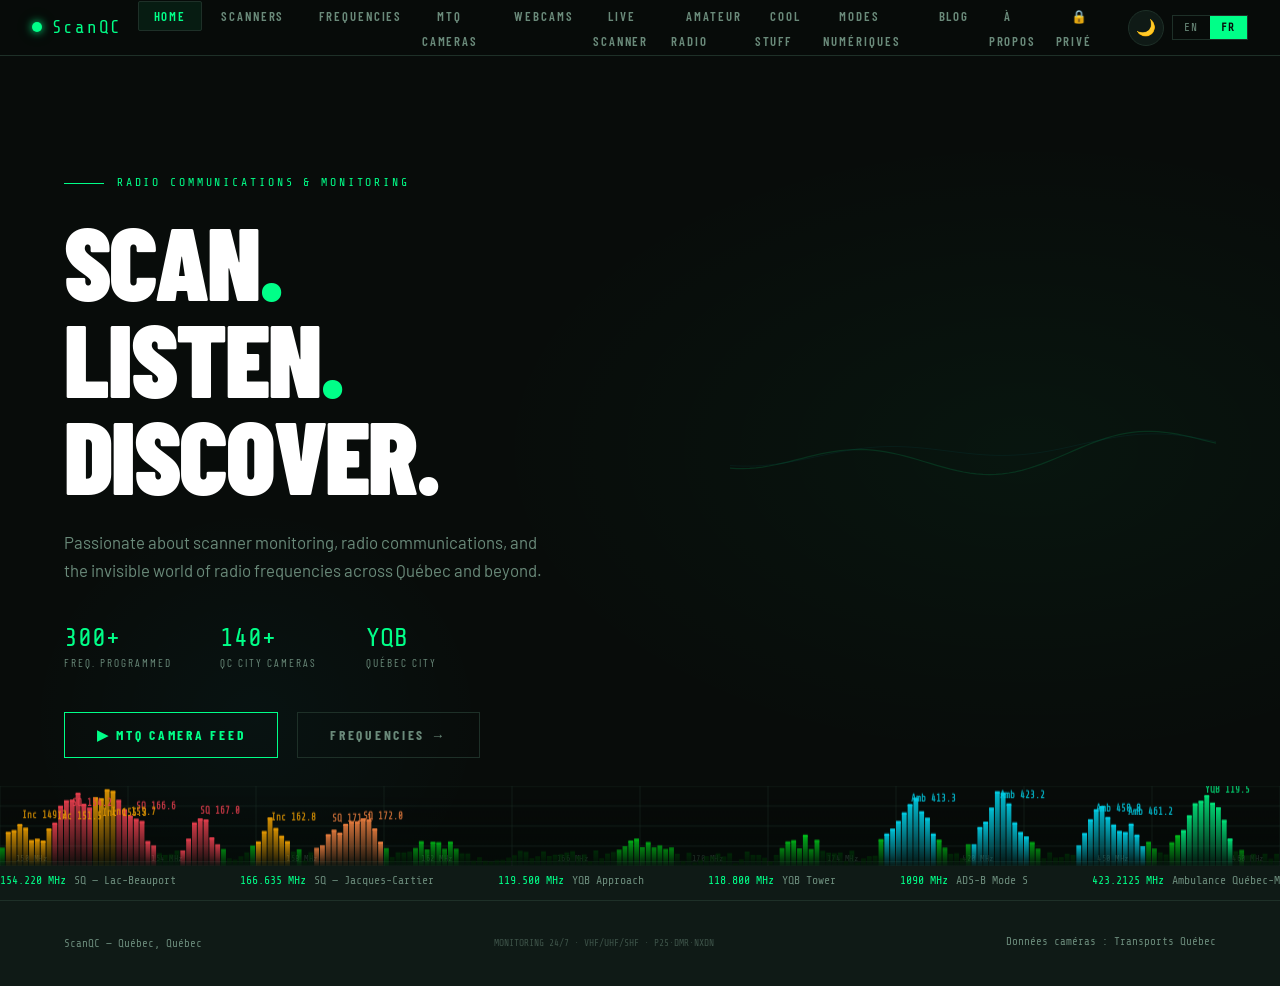
==== commit 625d1ae1: "Add files via upload" ====
--- a/index.html
+++ b/index.html
@@ -797,7 +797,6 @@
 <div id="page-cameras" class="page">
   <iframe
     id="iframe-cameras"
-    src=""
     data-src="cameras.html"
     style="width:100%;height:calc(100vh - 56px);border:none;display:block;margin-top:56px"
     title="Caméras MTQ — ScanQC"
@@ -1793,7 +1792,10 @@
   if (id==='blog') renderBlog();
   if (id==='cameras') {
     const fr = document.getElementById('iframe-cameras');
-    if (fr && !fr.src) fr.src = fr.dataset.src;
+    if (fr && !fr.dataset.loaded) {
+      fr.src = fr.dataset.src;
+      fr.dataset.loaded = '1';
+    }
     // Sync theme to iframe
     try {
       const t = document.documentElement.getAttribute('data-theme');
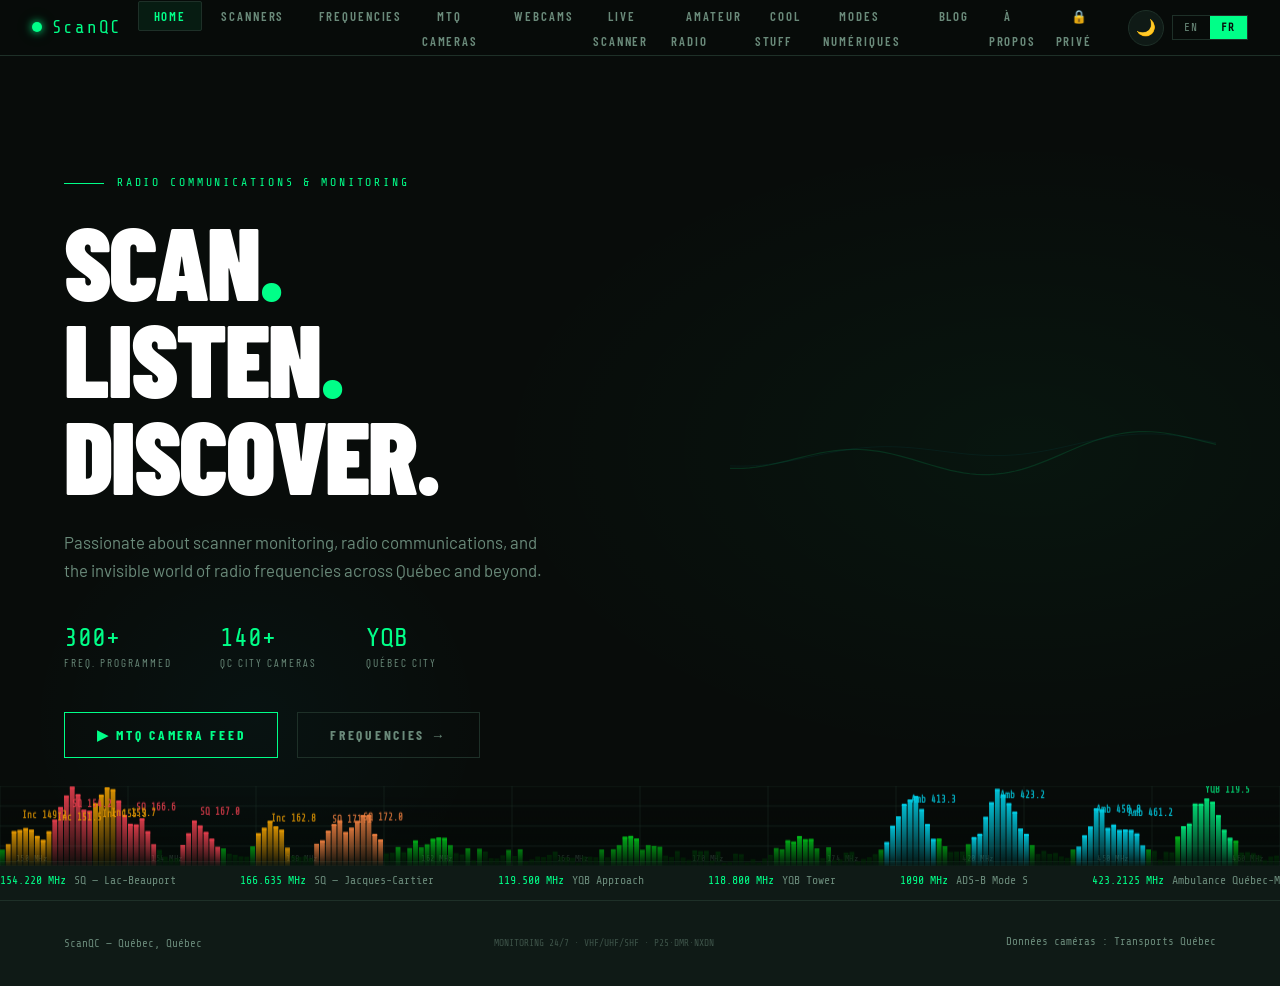
==== commit 6582b0c6: "Update monitoring location from Montréal to Quebec City" ====
--- a/index.html
+++ b/index.html
@@ -1600,7 +1600,7 @@
   <div class="about-grid">
     <div class="about-block">
       <p data-en="Radio scanning is more than a hobby — it's a window into the invisible infrastructure that keeps a city running. From the encrypted trunked systems of Montréal's emergency services to the raw analog chatter of rail dispatch, every frequency tells a story." data-fr="La surveillance radio est bien plus qu'un passe-temps — c'est une fenêtre sur l'infrastructure invisible qui fait fonctionner une ville. Des systèmes trunk chiffrés des services d'urgence de Montréal au bavardage analogique brut des centres de répartition ferroviaire, chaque fréquence raconte une histoire.">Radio scanning is more than a hobby — it's a window into the invisible infrastructure that keeps a city running. From the encrypted trunked systems of Montréal's emergency services to the raw analog chatter of rail dispatch, every frequency tells a story.</p>
-      <p data-en="Based in Montréal, Québec, my monitoring setup covers VHF/UHF emergency services, aircraft communications (ADS-B + voice), maritime, rail, and government channels. SDR has transformed what's possible for the passionate radio monitor." data-fr="Basé à Montréal, Québec, ma configuration de surveillance couvre les services d'urgence VHF/UHF, les communications aériennes (ADS-B + voix), les voies maritimes, ferroviaires et gouvernementales. La SDR a transformé ce qui est possible pour le passionné de radio.">Based in Montréal, Québec, my monitoring setup covers VHF/UHF emergency services, aircraft communications (ADS-B + voice), maritime, rail, and government channels. SDR has transformed what's possible for the passionate radio monitor.</p>
+      <p data-en="Based in Quebec city, Québec, my monitoring setup covers VHF/UHF emergency services, aircraft communications (ADS-B + voice), maritime, rail, and government channels. SDR has transformed what's possible for the passionate radio monitor." data-fr="Basé à Montréal, Québec, ma configuration de surveillance couvre les services d'urgence VHF/UHF, les communications aériennes (ADS-B + voix), les voies maritimes, ferroviaires et gouvernementales. La SDR a transformé ce qui est possible pour le passionné de radio.">Based in Montréal, Québec, my monitoring setup covers VHF/UHF emergency services, aircraft communications (ADS-B + voice), maritime, rail, and government channels. SDR has transformed what's possible for the passionate radio monitor.</p>
       <p data-en="The MTQ camera network is a fascinating complement to radio monitoring — when you hear an incident on scanner, you can often pull up the nearest traffic camera to see real-world conditions. That synthesis of audio monitoring and visual confirmation is uniquely satisfying." data-fr="Le réseau de caméras MTQ est un complément fascinant à la surveillance radio — quand vous entendez un incident sur le scanner, vous pouvez souvent afficher la caméra de circulation la plus proche pour voir les conditions réelles. Cette synthèse de surveillance audio et de confirmation visuelle est singulièrement satisfaisante.">The MTQ camera network is a fascinating complement to radio monitoring — when you hear an incident on scanner, you can often pull up the nearest traffic camera to see real-world conditions. That synthesis of audio monitoring and visual confirmation is uniquely satisfying.</p>
       <p data-en="This site serves as a reference for fellow enthusiasts in the Québec region — frequency lists, gear reviews, and access to the MTQ camera network." data-fr="Ce site sert de référence pour les passionnés de la région du Québec — listes de fréquences, revues d'équipements et accès au réseau de caméras MTQ.">This site serves as a reference for fellow enthusiasts in the Québec region — frequency lists, gear reviews, and access to the MTQ camera network.</p>
       <div style="margin-top:2rem;display:flex;gap:1rem;flex-wrap:wrap;">
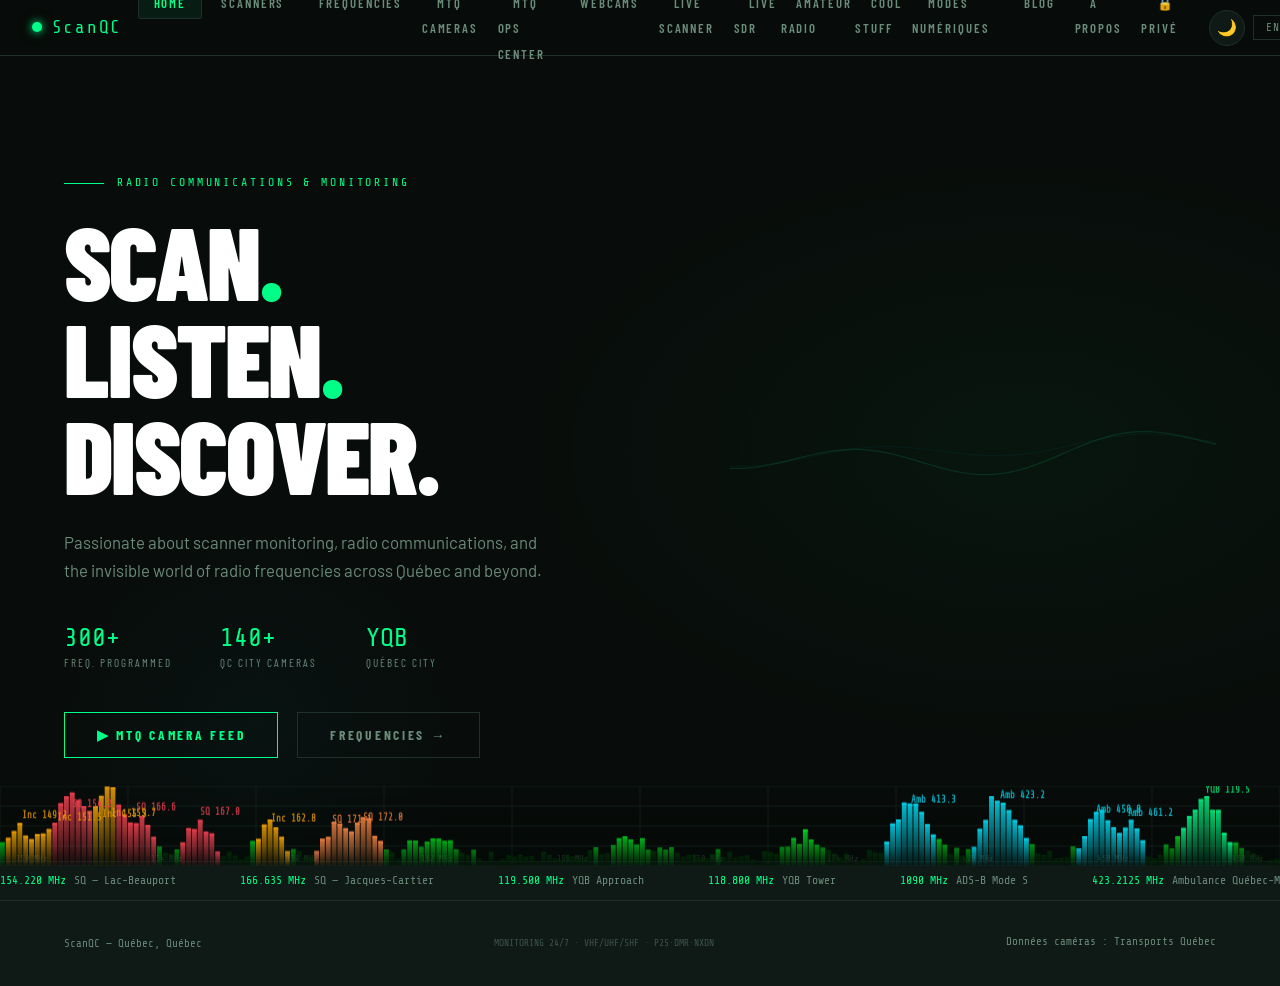
==== commit 11d60bf8: "Add files via upload" ====
--- a/index.html
+++ b/index.html
@@ -576,8 +576,10 @@
     <li><a href="#" onclick="showPage('scanners')"    id="nav-scanners"    data-en="Scanners"     data-fr="Scanners">Scanners</a></li>
     <li><a href="#" onclick="showPage('frequencies')" id="nav-frequencies" data-en="Frequencies"  data-fr="Fréquences">Frequencies</a></li>
     <li><a href="#" onclick="showPage('cameras')"     id="nav-cameras"     data-en="MTQ Cameras"  data-fr="Caméras MTQ">MTQ Cameras</a></li>
+    <li><a href="#" onclick="showPage('mtqops')"      id="nav-mtqops"      data-en="MTQ Ops Center" data-fr="Centre Ops MTQ">MTQ Ops Center</a></li>
     <li><a href="#" onclick="showPage('webcams')"     id="nav-webcams"     data-en="Webcams"       data-fr="Webcams">Webcams</a></li>
     <li><a href="#" onclick="showPage('scanner')"     id="nav-scanner"     data-en="Live Scanner"  data-fr="Scanner Live">Live Scanner</a></li>
+    <li><a href="#" onclick="showPage('livesdr')"     id="nav-livesdr"     data-en="Live SDR"      data-fr="Live SDR">Live SDR</a></li>
     <li><a href="#" onclick="showPage('amateur')"    id="nav-amateur"     data-en="Amateur Radio"  data-fr="Radioamateur">Amateur Radio</a></li>
     <li><a href="#" onclick="showPage('coolstuff')"   id="nav-coolstuff"   data-en="Cool Stuff"   data-fr="Liens Cool">Cool Stuff</a></li>
     <li><a href="#" onclick="showPage('digital')"     id="nav-digital"     data-en="Digital Modes" data-fr="Modes Numériques">Modes Numériques</a></li>
@@ -804,6 +806,17 @@
   </iframe>
 </div>
 
+<!-- MTQ OPS CENTER -->
+<div id="page-mtqops" class="page">
+  <iframe
+    id="iframe-mtqops"
+    data-src="mtq_ops_center_v5.html"
+    style="width:100%;height:calc(100vh - 56px);border:none;display:block;margin-top:56px"
+    title="MTQ Ops Center — ScanQC"
+    allow="autoplay">
+  </iframe>
+</div>
+
 <!-- RADIOAMATEUR -->
 <div id="page-amateur" class="page">
 <section id="amateur" style="padding-top:6rem;">
@@ -1375,6 +1388,41 @@
   
 </section>
 </div>
+
+<!-- LIVE SDR -->
+<div id="page-livesdr" class="page">
+<section id="livesdr" style="padding-top:6rem;padding-bottom:3rem;">
+  <p class="section-tag" data-en="Browser SDR" data-fr="SDR Navigateur">Browser SDR</p>
+  <h2 data-en='Live <span style="color:var(--green)">SDR</span>' data-fr='Live <span style="color:var(--green)">SDR</span>'>Live <span style="color:var(--green)">SDR</span></h2>
+  <p class="section-lead" data-en="Integrated BrowSDR-style access for browser-based SDR reception. Best experience in Chrome or Edge on HTTPS with WebUSB support. Connect compatible hardware, then tune directly from the browser." data-fr="Accès intégré de style BrowSDR pour la réception SDR dans le navigateur. Meilleure expérience avec Chrome ou Edge en HTTPS et support WebUSB. Connectez un matériel compatible puis syntonisez directement depuis le navigateur.">Accès intégré de style BrowSDR pour la réception SDR dans le navigateur. Meilleure expérience avec Chrome ou Edge en HTTPS et support WebUSB. Connectez un matériel compatible puis syntonisez directement depuis le navigateur.</p>
+
+  <div class="stream-panel" style="display:block">
+    <div class="stream-panel-header">
+      <span class="stream-panel-title">BrowSDR — Web-Based SDR Receiver</span>
+      <div class="stream-panel-actions">
+        <span class="stream-note" style="color:var(--green)" data-en="● Chrome / Edge + HTTPS + WebUSB recommended" data-fr="● Chrome / Edge + HTTPS + WebUSB recommandé">● Chrome / Edge + HTTPS + WebUSB recommandé</span>
+        <a href="https://github.com/jLynx/BrowSDR" target="_blank" class="stream-ext-link">GitHub ↗</a>
+        <a href="https://browsdr.jlynx.net" target="_blank" class="stream-ext-link">Open direct ↗</a>
+      </div>
+    </div>
+    <div style="padding:0.9rem 1.2rem;background:var(--deep);border-bottom:1px solid var(--border);font-family:var(--mono);font-size:0.62rem;color:var(--text-dim);line-height:1.7">
+      <span data-en="BrowSDR is a HackRF-oriented, browser SDR project built with Rust, WebAssembly, WebGL, Web Workers, TypeScript, Vue 3, and WebUSB. It supports multiple VFOs, waterfall/spectrum, WFM/NFM/AM/USB/LSB/CW and more." data-fr="BrowSDR est un projet SDR navigateur orienté HackRF, construit avec Rust, WebAssembly, WebGL, Web Workers, TypeScript, Vue 3 et WebUSB. Il supporte plusieurs VFO, waterfall/spectre, WFM/NFM/AM/USB/LSB/CW et plus.">BrowSDR est un projet SDR navigateur orienté HackRF, construit avec Rust, WebAssembly, WebGL, Web Workers, TypeScript, Vue 3 et WebUSB. Il supporte plusieurs VFO, waterfall/spectre, WFM/NFM/AM/USB/LSB/CW et plus.</span>
+    </div>
+    <div class="stream-frame-wrap" style="height:calc(100vh - 250px);min-height:620px">
+      <iframe
+        id="iframe-livesdr"
+        data-src="https://browsdr.jlynx.net"
+        src=""
+        title="Live SDR — BrowSDR"
+        allow="autoplay; microphone; usb; fullscreen"
+        referrerpolicy="strict-origin-when-cross-origin"
+        sandbox="allow-scripts allow-same-origin allow-forms allow-popups allow-downloads allow-modals allow-presentation">
+      </iframe>
+    </div>
+  </div>
+</section>
+</div>
+
 
 <footer>
   <span>ScanQC — Québec, Québec</span>
@@ -1600,7 +1648,7 @@
   <div class="about-grid">
     <div class="about-block">
       <p data-en="Radio scanning is more than a hobby — it's a window into the invisible infrastructure that keeps a city running. From the encrypted trunked systems of Montréal's emergency services to the raw analog chatter of rail dispatch, every frequency tells a story." data-fr="La surveillance radio est bien plus qu'un passe-temps — c'est une fenêtre sur l'infrastructure invisible qui fait fonctionner une ville. Des systèmes trunk chiffrés des services d'urgence de Montréal au bavardage analogique brut des centres de répartition ferroviaire, chaque fréquence raconte une histoire.">Radio scanning is more than a hobby — it's a window into the invisible infrastructure that keeps a city running. From the encrypted trunked systems of Montréal's emergency services to the raw analog chatter of rail dispatch, every frequency tells a story.</p>
-      <p data-en="Based in Quebec city, Québec, my monitoring setup covers VHF/UHF emergency services, aircraft communications (ADS-B + voice), maritime, rail, and government channels. SDR has transformed what's possible for the passionate radio monitor." data-fr="Basé à Montréal, Québec, ma configuration de surveillance couvre les services d'urgence VHF/UHF, les communications aériennes (ADS-B + voix), les voies maritimes, ferroviaires et gouvernementales. La SDR a transformé ce qui est possible pour le passionné de radio.">Based in Montréal, Québec, my monitoring setup covers VHF/UHF emergency services, aircraft communications (ADS-B + voice), maritime, rail, and government channels. SDR has transformed what's possible for the passionate radio monitor.</p>
+      <p data-en="Based in Montréal, Québec, my monitoring setup covers VHF/UHF emergency services, aircraft communications (ADS-B + voice), maritime, rail, and government channels. SDR has transformed what's possible for the passionate radio monitor." data-fr="Basé à Montréal, Québec, ma configuration de surveillance couvre les services d'urgence VHF/UHF, les communications aériennes (ADS-B + voix), les voies maritimes, ferroviaires et gouvernementales. La SDR a transformé ce qui est possible pour le passionné de radio.">Based in Montréal, Québec, my monitoring setup covers VHF/UHF emergency services, aircraft communications (ADS-B + voice), maritime, rail, and government channels. SDR has transformed what's possible for the passionate radio monitor.</p>
       <p data-en="The MTQ camera network is a fascinating complement to radio monitoring — when you hear an incident on scanner, you can often pull up the nearest traffic camera to see real-world conditions. That synthesis of audio monitoring and visual confirmation is uniquely satisfying." data-fr="Le réseau de caméras MTQ est un complément fascinant à la surveillance radio — quand vous entendez un incident sur le scanner, vous pouvez souvent afficher la caméra de circulation la plus proche pour voir les conditions réelles. Cette synthèse de surveillance audio et de confirmation visuelle est singulièrement satisfaisante.">The MTQ camera network is a fascinating complement to radio monitoring — when you hear an incident on scanner, you can often pull up the nearest traffic camera to see real-world conditions. That synthesis of audio monitoring and visual confirmation is uniquely satisfying.</p>
       <p data-en="This site serves as a reference for fellow enthusiasts in the Québec region — frequency lists, gear reviews, and access to the MTQ camera network." data-fr="Ce site sert de référence pour les passionnés de la région du Québec — listes de fréquences, revues d'équipements et accès au réseau de caméras MTQ.">This site serves as a reference for fellow enthusiasts in the Québec region — frequency lists, gear reviews, and access to the MTQ camera network.</p>
       <div style="margin-top:2rem;display:flex;gap:1rem;flex-wrap:wrap;">
@@ -1801,6 +1849,20 @@
       const t = document.documentElement.getAttribute('data-theme');
       fr.contentDocument && fr.contentDocument.documentElement.setAttribute('data-theme', t||'');
     } catch(e) {}
+  }
+  if (id==='mtqops') {
+    const fr = document.getElementById('iframe-mtqops');
+    if (fr && !fr.dataset.loaded) {
+      fr.src = fr.dataset.src;
+      fr.dataset.loaded = '1';
+    }
+  }
+  if (id==='livesdr') {
+    const fr = document.getElementById('iframe-livesdr');
+    if (fr && !fr.dataset.loaded) {
+      fr.src = fr.dataset.src;
+      fr.dataset.loaded = '1';
+    }
   }
 }
 
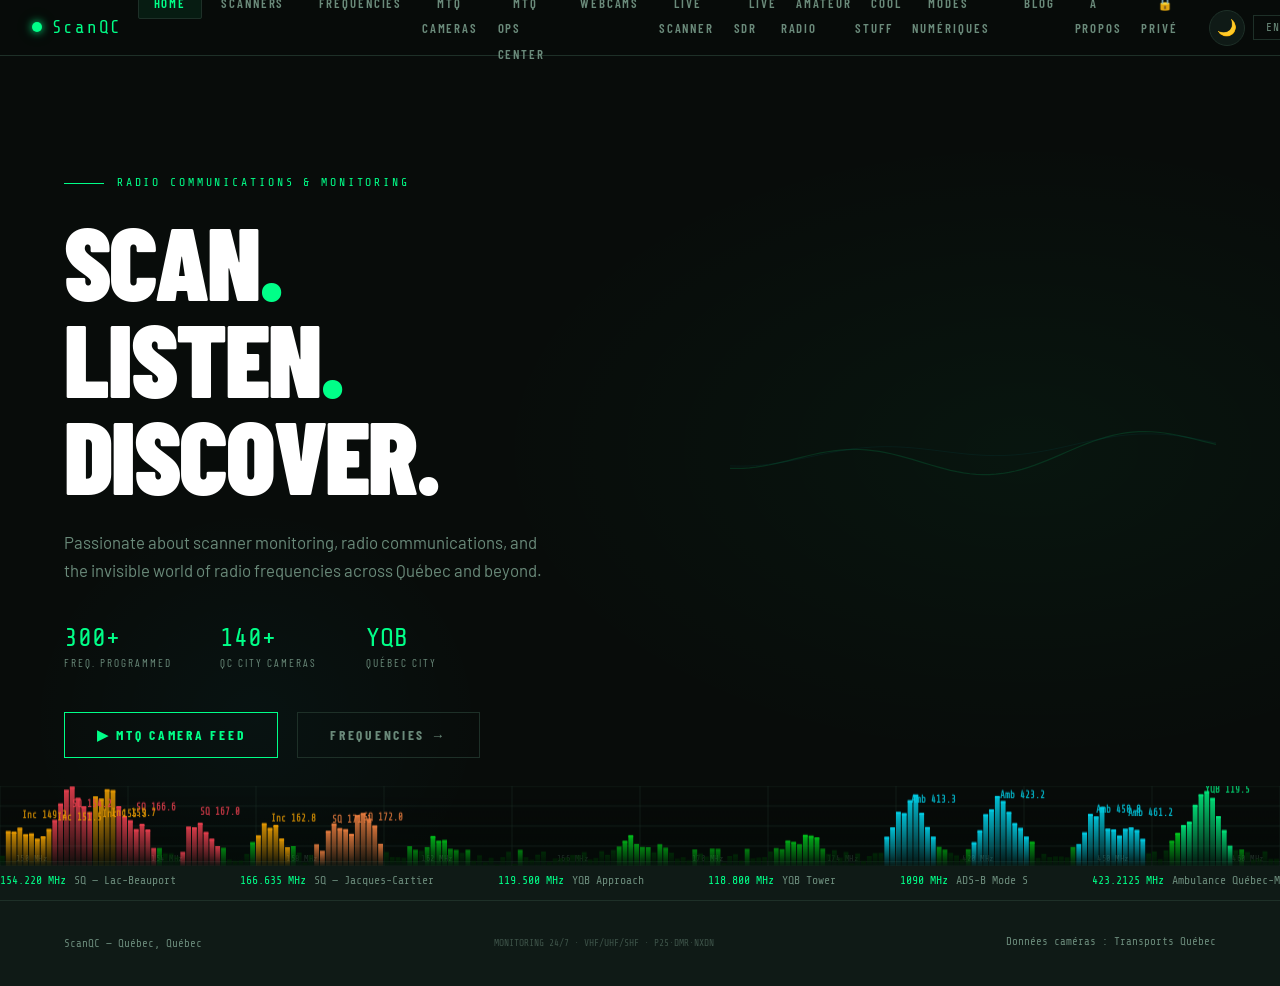
==== commit bdd89618: "Add files via upload" ====
--- a/index.html
+++ b/index.html
@@ -810,9 +810,9 @@
 <div id="page-mtqops" class="page">
   <iframe
     id="iframe-mtqops"
-    data-src="mtq_ops_center_v5.html"
+    data-src="mtq_ops_center_v6.html"
     style="width:100%;height:calc(100vh - 56px);border:none;display:block;margin-top:56px"
-    title="MTQ Ops Center — ScanQC"
+    title="MTQ Ops Center V6 — ScanQC"
     allow="autoplay">
   </iframe>
 </div>
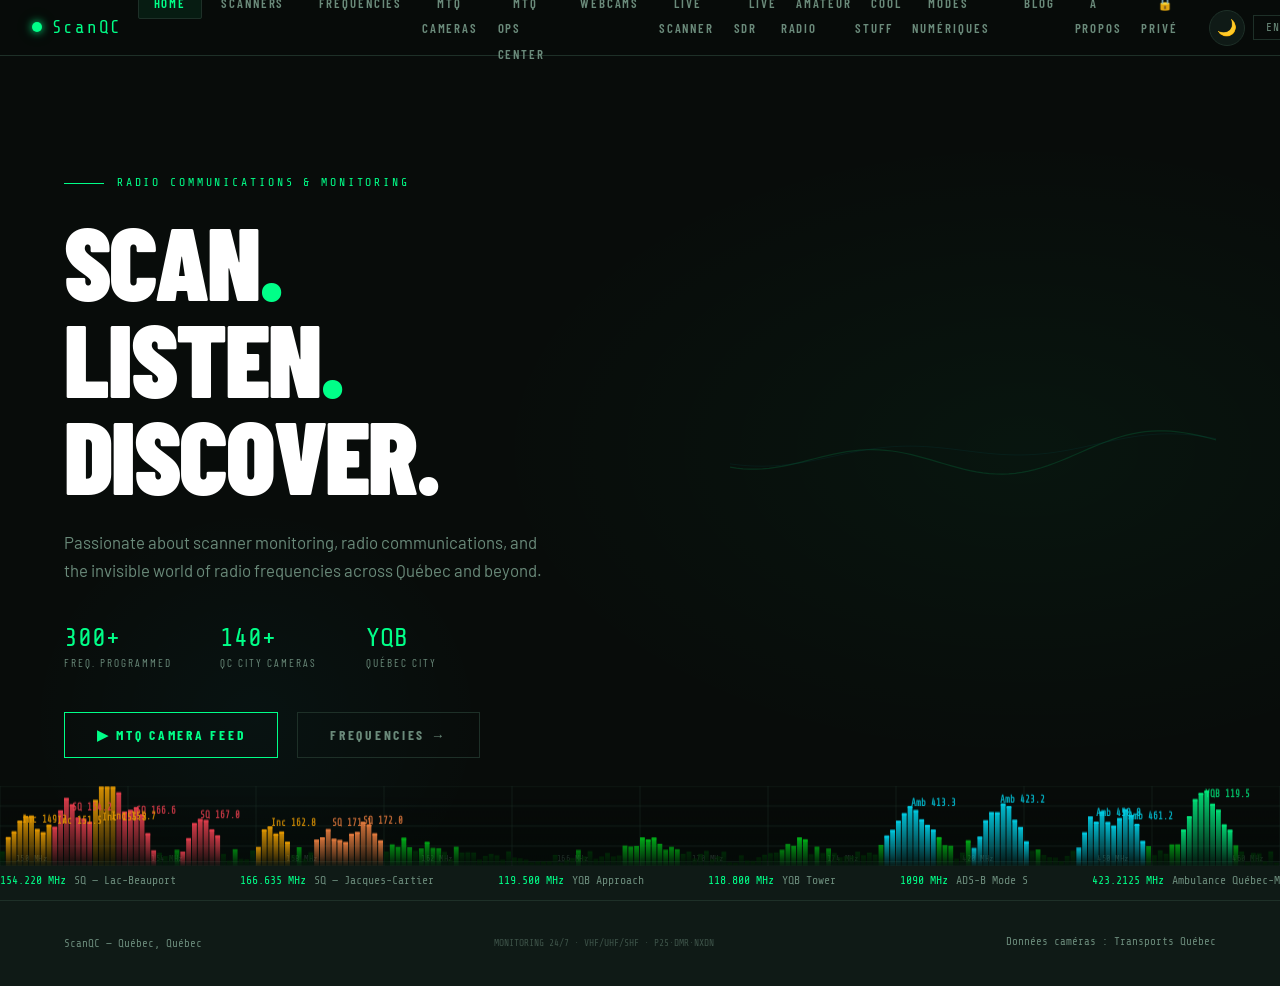
==== commit 9a8d1edb: "Add files via upload" ====
--- a/index.html
+++ b/index.html
@@ -810,9 +810,9 @@
 <div id="page-mtqops" class="page">
   <iframe
     id="iframe-mtqops"
-    data-src="mtq_ops_center_v6.html"
+    data-src="mtq_ops_center_v5.html"
     style="width:100%;height:calc(100vh - 56px);border:none;display:block;margin-top:56px"
-    title="MTQ Ops Center V6 — ScanQC"
+    title="MTQ Ops Center V5 — ScanQC"
     allow="autoplay">
   </iframe>
 </div>
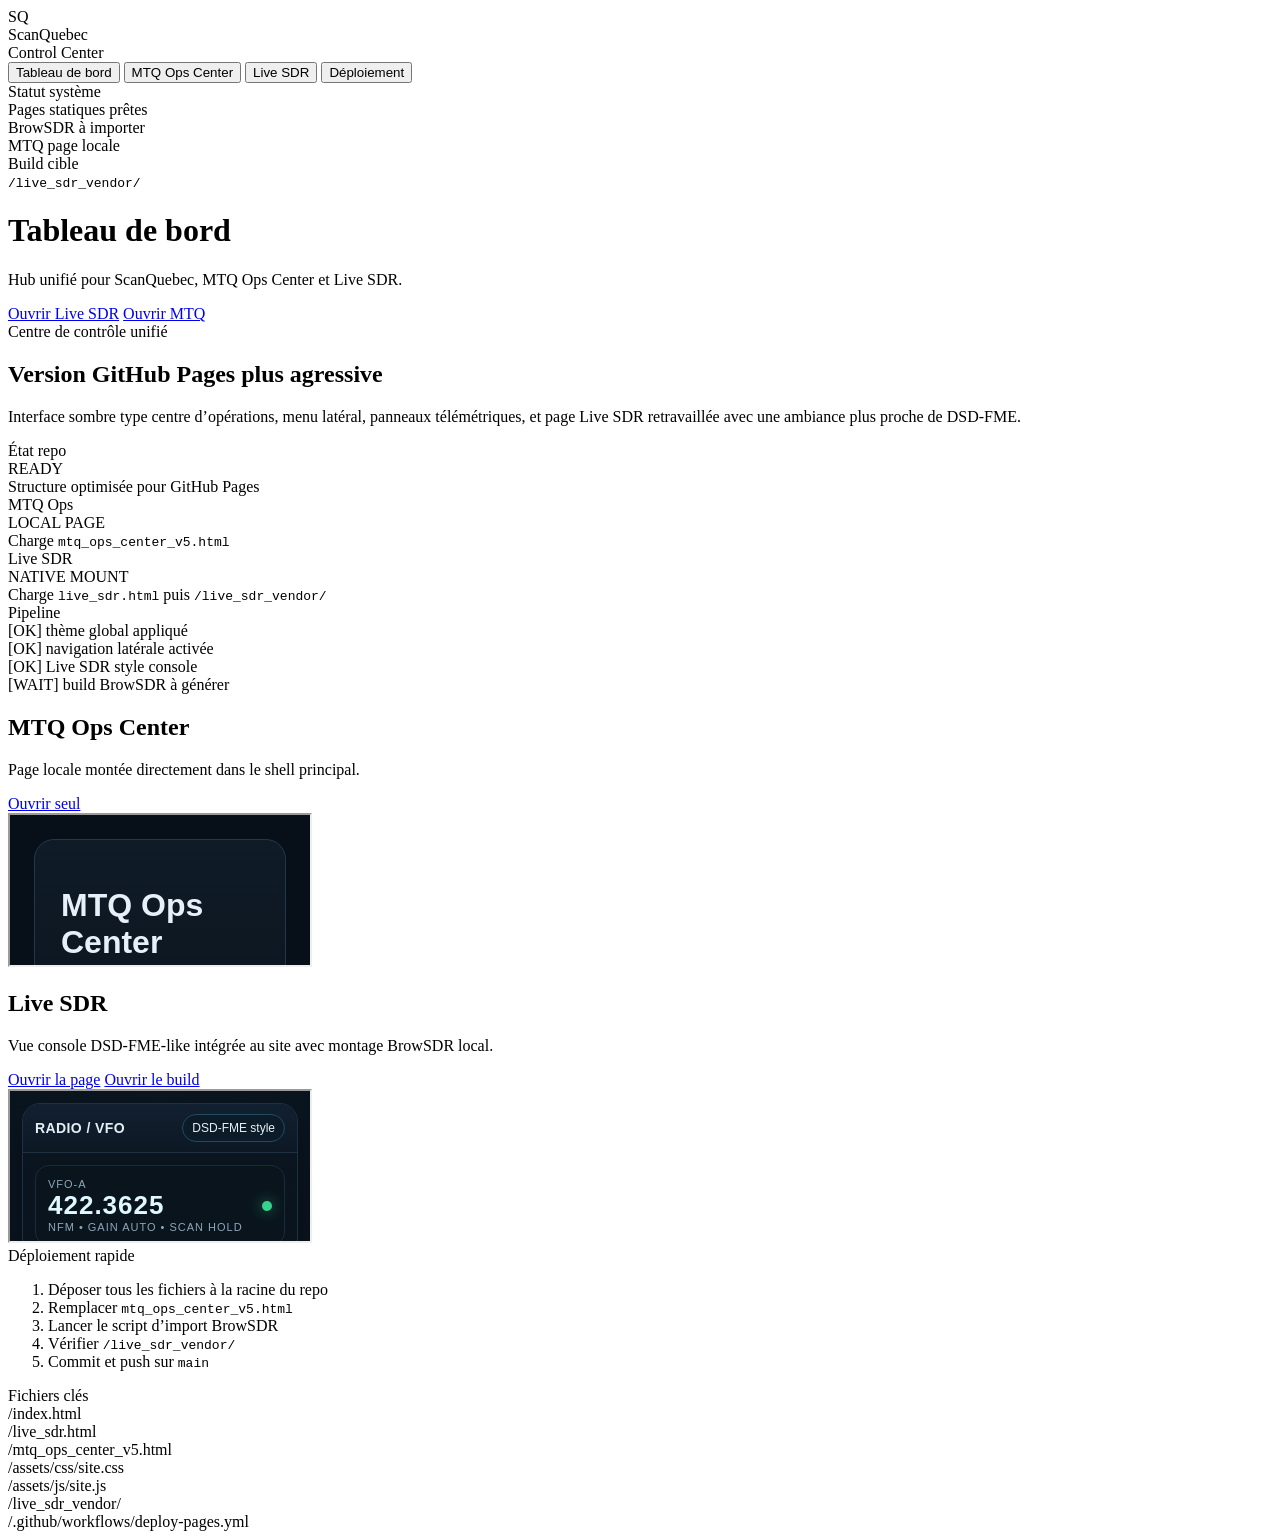
==== commit 1a609422: "Add files via upload" ====
--- a/index.html
+++ b/index.html
@@ -1,2978 +1,159 @@
 <!DOCTYPE html>
-<html lang="en">
+<html lang="fr">
 <head>
-<meta charset="UTF-8">
-<meta name="viewport" content="width=device-width, initial-scale=1.0">
-<title>ScanQC — Scanner & Radio Communications</title>
-<link rel="preconnect" href="https://fonts.googleapis.com">
-<link href="https://fonts.googleapis.com/css2?family=Share+Tech+Mono&family=Barlow+Condensed:wght@300;400;600;700;900&family=Barlow:wght@300;400;500&display=swap" rel="stylesheet">
-<script src="https://cdn.jsdelivr.net/npm/motion@11.11.13/dist/motion.js"></script>
-<script>
-// ── LIVEATC HTML5 PLAYER ──────────────────────────────────────────────────────
-const latcLabels = {
-  'cyqb2':            {fr:'SOL / TOUR — CYQB',        en:'GROUND / TOWER — CYQB',   freq:'118.800 / 121.700 MHz · AM'},
-  'cyqb1_app_124000': {fr:'APP / DÉP 124.0 — CYQB',  en:'APP / DEP 124.0 — CYQB',  freq:'124.000 MHz · AM'},
-  'cyqb2_app_127850': {fr:'APP / DÉP 127.85 — CYQB', en:'APP / DEP 127.85 — CYQB', freq:'127.850 MHz · AM'},
-  'cyqb2_atis_en':    {fr:'ATIS ANGLAIS — CYQB',      en:'ATIS ENGLISH — CYQB',      freq:'126.350 MHz · AM'},
-  'cyqb2_atis_fr':    {fr:'ATIS FRANÇAIS — CYQB',     en:'ATIS FRANÇAIS — CYQB',     freq:'126.350 MHz · AM'},
-  'cyqb1_fis':        {fr:'FIS / SERVICE VOL — CYQB', en:'FLIGHT SERVICE — CYQB',   freq:'126.700 MHz · AM'},
-};
-
-function selectLatcFeed(btn, url) {
-  document.querySelectorAll('.latc-btn').forEach(b => b.classList.remove('active'));
-  btn.classList.add('active');
-  const mount = url.split('/').pop();
-  const info  = latcLabels[mount] || {fr: mount.toUpperCase(), en: mount.toUpperCase(), freq: ''};
-  const lbl   = document.getElementById('latc-feed-label');
-  const freq  = document.getElementById('latc-freq-label');
-  const st    = document.getElementById('latc-status');
-  if (lbl)  lbl.textContent = (lang === 'fr' ? info.fr : info.en);
-  if (freq) freq.textContent = info.freq;
-  if (st)   { st.textContent = lang==='fr' ? 'CHARGEMENT…' : 'BUFFERING…'; st.style.color = 'var(--amber)'; }
-  const audio = document.getElementById('latcAudio');
-  if (audio) {
-    audio.pause();
-    audio.src = url;
-    audio.load();
-    audio.play().catch(() => {
-      if (st) { st.textContent = lang==='fr' ? 'HORS LIGNE' : 'OFFLINE'; st.style.color = 'var(--red)'; }
-    });
-  }
-}
-function updateLatcStatus() {
-  const audio  = document.getElementById('latcAudio');
-  const status = document.getElementById('latc-status');
-  if (!audio || !status) return;
-  audio.addEventListener('playing', () => { status.textContent = lang==='fr' ? 'EN DIRECT' : 'LIVE'; status.style.color = 'var(--green)'; });
-  audio.addEventListener('pause',   () => { status.textContent = lang==='fr' ? 'ARRÊT' : 'STOPPED'; status.style.color = 'var(--text-dim)'; });
-  audio.addEventListener('waiting', () => { status.textContent = lang==='fr' ? 'CHARGEMENT…' : 'BUFFERING…'; status.style.color = 'var(--amber)'; });
-  audio.addEventListener('error',   () => { status.textContent = lang==='fr' ? 'HORS LIGNE' : 'OFFLINE'; status.style.color = 'var(--red)'; });
-}
-document.addEventListener('DOMContentLoaded', updateLatcStatus);
-
-// ── LAST UPDATED DATE ─────────────────────────────────────────────────────────
-(function() {
-  const el = document.getElementById('footer-updated');
-  if (!el) return;
-  const d = new Date(document.lastModified);
-  const opts = { year:'numeric', month:'long', day:'numeric' };
-  el.setAttribute('data-en', 'Updated: ' + new Intl.DateTimeFormat('en-CA', opts).format(d));
-  el.setAttribute('data-fr', 'Mis à jour : ' + new Intl.DateTimeFormat('fr-CA', opts).format(d));
-  el.textContent = (typeof lang !== 'undefined' && lang === 'fr')
-    ? 'Mis à jour : ' + new Intl.DateTimeFormat('fr-CA', opts).format(d)
-    : 'Updated: ' + new Intl.DateTimeFormat('en-CA', opts).format(d);
-})();
-</script>
-<style>
-  :root {
-    --black:#080c0a;--deep:#0a1210;--panel:#0f1a16;--card:#121f1a;--border:#1e3028;
-    --green:#00ff88;--green-dim:#00c866;--green-faint:rgba(0,255,136,0.07);--green-glow:rgba(0,255,136,0.18);
-    --amber:#ffaa00;--amber-dim:#cc8800;--red:#ff3344;--cyan:#00e5ff;
-    --text:#c8ddd5;--text-dim:#6a8a7a;
-    --mono:'Share Tech Mono',monospace;--cond:'Barlow Condensed',sans-serif;--body:'Barlow',sans-serif;
-  }
-  /* LIGHT THEME */
-  [data-theme="light"] {
-    --black:#ffffff;--deep:#f5f7f6;--panel:#eef2f0;--card:#e8edeb;--border:#c8d8d2;
-    --green:#00994d;--green-dim:#007a3d;--green-faint:rgba(0,153,77,0.09);--green-glow:rgba(0,153,77,0.18);
-    --amber:#b37400;--red:#cc1122;--cyan:#007a99;
-    --text:#111c17;--text-dim:#3d5c4e;
-  }
-  [data-theme="light"] body{background:#ffffff;color:var(--text)}
-  [data-theme="light"] body::before{display:none}
-  [data-theme="light"] nav{background:rgba(255,255,255,0.96);border-bottom-color:var(--border)}
-  [data-theme="light"] .nav-center a:hover,[data-theme="light"] .nav-center a.active{background:rgba(0,153,77,0.09);color:var(--green)}
-  [data-theme="light"] h1,[data-theme="light"] h2,[data-theme="light"] h3{color:#111c17}
-  [data-theme="light"] .scanner-card,[data-theme="light"] .freq-table td,[data-theme="light"] .cs-card,[data-theme="light"] .cool-card,[data-theme="light"] .webcam-live-card,[data-theme="light"] .amateur-club-card{background:#fff;border-color:var(--border)}
-  [data-theme="light"] .scanner-card:hover,[data-theme="light"] .cool-card:hover{background:#f0f7f4}
-  [data-theme="light"] .scanner-model,[data-theme="light"] .cs-card-title,[data-theme="light"] .cool-card-title,[data-theme="light"] .webcam-live-title{color:#111c17}
-  [data-theme="light"] .freq-table tr:hover td{background:rgba(0,153,77,0.06)}
-  [data-theme="light"] footer{background:#f5f7f6;border-top-color:var(--border)}
-  [data-theme="light"] .lang-btn:not(.active):hover{color:var(--green);background:var(--green-faint)}
-  [data-theme="light"] .btn{border-color:var(--green);color:var(--green)}
-  [data-theme="light"] .btn:hover{background:var(--green);color:#fff}
-  [data-theme="light"] .freq-hz{color:var(--green)}
-  [data-theme="light"] .tag.green{background:rgba(0,153,77,0.12);color:var(--green)}
-  [data-theme="light"] .stream-tab{background:#fff0f1;border-right-color:#ffb3b8}
-  [data-theme="light"] .stream-tab:hover{background:#ffe0e3}
-  [data-theme="light"] .stream-tab.active{background:#fff;border-bottom:2px solid #cc1122;background:#fff0f1}
-  [data-theme="light"] .stream-tab .stab-label{color:#cc1122}
-  [data-theme="light"] .stream-tab .stab-sub{color:#aa3344}
-  [data-theme="light"] .stream-tabs{border-color:#ffb3b8}
-  *,*::before,*::after{box-sizing:border-box;margin:0;padding:0}
-  html{scroll-behavior:smooth}
-  body{background:var(--black);color:var(--text);font-family:var(--body);font-size:16px;line-height:1.6;overflow-x:hidden}
-  body::before{display:none}
-  img,video,iframe,canvas,.webcam-live-card,.cam-card,.modal,.webcam-thumb{position:relative;z-index:1}
-
-  /* NAV */
-  nav{position:fixed;top:0;left:0;right:0;z-index:100;background:rgba(8,12,10,0.92);backdrop-filter:blur(12px);border-bottom:1px solid var(--border);display:flex;align-items:center;justify-content:space-between;padding:0 2rem;height:56px;gap:1rem}
-  .nav-logo{font-family:var(--mono);color:var(--green);font-size:1.1rem;letter-spacing:0.1em;text-decoration:none;display:flex;align-items:center;gap:0.6rem;flex-shrink:0}
-  .nav-logo::before{content:'';width:10px;height:10px;border-radius:50%;background:var(--green);box-shadow:0 0 8px var(--green),0 0 20px var(--green-glow);animation:pulse 1.8s ease-in-out infinite}
-  @keyframes pulse{0%,100%{opacity:1;transform:scale(1)}50%{opacity:0.5;transform:scale(0.85)}}
-  .nav-center{display:flex;gap:0.25rem;list-style:none;flex:1;justify-content:center}
-  .nav-center a{font-family:var(--cond);font-weight:600;font-size:0.8rem;letter-spacing:0.15em;text-transform:uppercase;color:var(--text-dim);text-decoration:none;padding:0.4rem 0.9rem;border:1px solid transparent;border-radius:2px;transition:all 0.2s}
-  .nav-center a:hover,.nav-center a.active{color:var(--green);border-color:var(--border);background:var(--green-faint)}
-  .lang-toggle{display:flex;border:1px solid var(--border);flex-shrink:0}
-  .lang-btn{font-family:var(--mono);font-size:0.7rem;letter-spacing:0.12em;padding:0.3rem 0.7rem;background:transparent;border:none;color:var(--text-dim);cursor:pointer;transition:all 0.2s;text-transform:uppercase}
-  .lang-btn.active{background:var(--green);color:var(--black);font-weight:bold}
-  .lang-btn:not(.active):hover{color:var(--green);background:var(--green-faint)}
-  .theme-toggle{width:36px;height:36px;border-radius:50%;border:1px solid var(--border);background:var(--panel);cursor:pointer;display:flex;align-items:center;justify-content:center;font-size:1rem;flex-shrink:0;transition:all 0.25s;position:relative;overflow:hidden}
-  .theme-toggle:hover{border-color:var(--green);background:var(--green-faint)}
-  .theme-toggle .icon-dark,.theme-toggle .icon-light{position:absolute;transition:opacity 0.2s,transform 0.3s;line-height:1}
-  .theme-toggle .icon-light{opacity:0;transform:rotate(90deg) scale(0.5)}
-  .theme-toggle .icon-dark{opacity:1;transform:rotate(0deg) scale(1)}
-  [data-theme="light"] .theme-toggle .icon-dark{opacity:0;transform:rotate(-90deg) scale(0.5)}
-  [data-theme="light"] .theme-toggle .icon-light{opacity:1;transform:rotate(0deg) scale(1)}
-
-  /* HERO */
-  #home{min-height:100vh;display:flex;flex-direction:column;justify-content:center;align-items:flex-start;padding:6rem 4rem 4rem;position:relative;overflow:hidden}
-  .hero-bg{position:absolute;inset:0;background:radial-gradient(ellipse 60% 50% at 80% 50%,rgba(0,255,136,0.04) 0%,transparent 70%),radial-gradient(ellipse 30% 40% at 20% 80%,rgba(0,229,255,0.03) 0%,transparent 60%)}
-  .waveform{position:absolute;right:5%;top:50%;transform:translateY(-50%);width:38%;height:200px;opacity:0.25}
-  .waveform svg{width:100%;height:100%}
-  .hero-tag{font-family:var(--mono);font-size:0.72rem;color:var(--green);letter-spacing:0.25em;text-transform:uppercase;margin-bottom:1.2rem;display:flex;align-items:center;gap:0.8rem}
-  .hero-tag::before{content:'';width:40px;height:1px;background:var(--green)}
-  h1{font-family:var(--cond);font-weight:900;font-size:clamp(3.5rem,8vw,7rem);line-height:0.95;letter-spacing:-0.02em;text-transform:uppercase;color:#fff;margin-bottom:1.5rem;max-width:700px}
-  h1 span{color:var(--green)}
-  .hero-sub{font-size:1.05rem;color:var(--text-dim);max-width:480px;margin-bottom:2.5rem;line-height:1.7}
-  .hero-stats{display:flex;gap:3rem;margin-bottom:2.5rem}
-  .stat{display:flex;flex-direction:column;gap:0.2rem}
-  .stat-num{font-family:var(--mono);font-size:1.6rem;color:var(--green);line-height:1}
-  .stat-label{font-family:var(--cond);font-size:0.7rem;letter-spacing:0.18em;text-transform:uppercase;color:var(--text-dim)}
-  .btn{font-family:var(--cond);font-weight:700;font-size:0.85rem;letter-spacing:0.2em;text-transform:uppercase;padding:0.7rem 2rem;border:1px solid var(--green);color:var(--green);background:transparent;text-decoration:none;cursor:pointer;transition:all 0.25s;display:inline-flex;align-items:center;gap:0.6rem}
-  .btn:hover{background:var(--green);color:var(--black);box-shadow:0 0 30px var(--green-glow)}
-  .btn-secondary{border-color:var(--border);color:var(--text-dim);margin-left:1rem}
-  .btn-secondary:hover{background:var(--card);color:var(--text);box-shadow:none;border-color:var(--text-dim)}
-  .ticker{position:absolute;bottom:0;left:0;right:0;background:var(--panel);border-top:1px solid var(--border);padding:0.6rem 0;overflow:hidden}
-  .ticker-inner{display:flex;gap:4rem;white-space:nowrap;animation:ticker 40s linear infinite;font-family:var(--mono);font-size:0.72rem;color:var(--text-dim)}
-  .ticker-item{display:flex;align-items:center;gap:0.5rem}
-  .ticker-item span{color:var(--green)}
-  @keyframes ticker{from{transform:translateX(0)}to{transform:translateX(-50%)}}
-
-  /* HERO SPECTRUM */
-  .hero-spectrum{position:absolute;bottom:2.15rem;left:0;right:0;padding:0 0;pointer-events:none;z-index:1}
-  .hero-spectrum canvas{width:100%;height:80px;display:block;opacity:0.9}
-  .hero-spectrum-labels{display:flex;justify-content:space-between;padding:0 1rem;font-family:var(--mono);font-size:0.52rem;color:rgba(106,138,122,0.55);letter-spacing:0.06em;pointer-events:none;position:absolute;bottom:2.18rem;left:0;right:0}
-
-  /* SECTIONS */
-  section{padding:5rem 4rem}
-  .section-tag{font-family:var(--mono);font-size:0.68rem;color:var(--green);letter-spacing:0.25em;text-transform:uppercase;margin-bottom:0.6rem;display:flex;align-items:center;gap:0.7rem}
-  .section-tag::before{content:'//';opacity:0.5}
-  h2{font-family:var(--cond);font-weight:900;font-size:clamp(2rem,4vw,3.2rem);letter-spacing:-0.01em;text-transform:uppercase;color:#fff;margin-bottom:0.5rem}
-  .section-lead{color:var(--text-dim);max-width:560px;margin-bottom:3rem;font-size:0.97rem}
-
-  /* SCANNERS */
-  #scanners{background:var(--deep);border-top:1px solid var(--border)}
-  .scanner-grid{display:grid;grid-template-columns:repeat(auto-fill,minmax(300px,1fr));gap:1.5px;background:var(--border);border:1.5px solid var(--border);margin-bottom:3rem}
-  .scanner-card{background:var(--card);padding:1.8rem;transition:background 0.2s;position:relative;overflow:hidden}
-  .scanner-card::after{content:'';position:absolute;top:0;left:0;width:3px;height:0;background:var(--green);transition:height 0.3s}
-  .scanner-card:hover::after{height:100%}
-  .scanner-card:hover{background:#161f1b}
-  .scanner-brand{font-family:var(--mono);font-size:0.65rem;color:var(--text-dim);letter-spacing:0.2em;text-transform:uppercase;margin-bottom:0.4rem}
-  .scanner-model{font-family:var(--cond);font-size:1.6rem;font-weight:700;color:#fff;margin-bottom:0.8rem;line-height:1.1}
-  .scanner-spec{font-size:0.82rem;color:var(--text-dim);line-height:1.7;margin-bottom:1.2rem}
-  .tag-list{display:flex;flex-wrap:wrap;gap:0.4rem}
-  .tag{font-family:var(--mono);font-size:0.62rem;padding:0.2rem 0.6rem;border:1px solid var(--border);color:var(--text-dim);letter-spacing:0.1em}
-  .tag.green{border-color:rgba(0,255,136,0.3);color:var(--green-dim)}
-  .tag.amber{border-color:rgba(255,170,0,0.3);color:var(--amber-dim)}
-  .tag.cyan{border-color:rgba(0,229,255,0.3);color:var(--cyan)}
-
-  /* FREQUENCIES */
-  #frequencies{background:var(--black);border-top:1px solid var(--border)}
-  .freq-layout{display:grid;grid-template-columns:1fr 1fr;gap:2rem}
-  .freq-table{width:100%;border-collapse:collapse;font-family:var(--mono);font-size:0.8rem}
-  .freq-table th{text-align:left;font-size:0.65rem;letter-spacing:0.2em;text-transform:uppercase;color:var(--text-dim);border-bottom:1px solid var(--border);padding:0.6rem 0.8rem}
-  .freq-table td{padding:0.55rem 0.8rem;border-bottom:1px solid rgba(30,48,40,0.5);vertical-align:middle}
-  .freq-table tr:hover td{background:var(--green-faint)}
-  .freq-hz{color:var(--green)}
-  .freq-service{color:var(--text);font-size:0.78rem}
-  .freq-type{color:var(--text-dim)}
-  .dot-live{display:inline-block;width:6px;height:6px;border-radius:50%;background:var(--green);animation:pulse 1.6s ease-in-out infinite;margin-right:0.4rem}
-  .dot-inactive{display:inline-block;width:6px;height:6px;border-radius:50%;background:var(--text-dim);margin-right:0.4rem}
-  .freq-section-head{font-family:var(--mono);font-size:0.7rem;letter-spacing:0.18em;text-transform:uppercase;color:var(--green);border-bottom:1px solid var(--border);padding-bottom:0.5rem;margin-bottom:0.8rem}
-  .amateur-club-card{background:var(--panel);border:1px solid var(--border);padding:1rem 1.2rem;display:flex;flex-direction:column;gap:0.3rem;transition:border-color 0.2s}
-  .amateur-club-card:hover{border-color:var(--green)}
-  .amateur-club-call{font-family:var(--mono);font-size:0.95rem;color:var(--green);font-weight:700}
-  .amateur-club-name{font-size:0.85rem;color:var(--text)}
-  .amateur-club-detail{font-size:0.75rem;color:var(--text-dim)}
-  .amateur-club-link{font-family:var(--mono);font-size:0.75rem;color:var(--green-dim);text-decoration:none}
-  .amateur-club-link:hover{color:var(--green)}
-  .amateur-resource-link{color:var(--green-dim);text-decoration:none;font-family:var(--mono);font-size:0.8rem;padding:0.3rem 0;border-bottom:1px solid rgba(30,48,40,0.4);display:block;transition:color 0.15s}
-  .amateur-resource-link:hover{color:var(--green)}
-  /* Cool Stuff page */
-  .cool-grid{display:grid;grid-template-columns:repeat(auto-fill,minmax(280px,1fr));gap:1rem;width:100%;margin-top:1rem}
-  .cool-section-label{grid-column:1/-1;font-family:var(--mono);font-size:0.68rem;letter-spacing:0.22em;text-transform:uppercase;color:var(--green);border-bottom:1px solid var(--border);padding-bottom:0.5rem;margin-top:1.5rem}
-  .cool-section-label:first-child{margin-top:0}
-  .cool-card{background:var(--card);border:1px solid var(--border);padding:1.4rem;display:flex;flex-direction:column;gap:0.5rem;text-decoration:none;transition:border-color 0.2s,background 0.2s;cursor:pointer}
-  .cool-card:hover{border-color:var(--green);background:rgba(0,255,136,0.03)}
-  .cool-card-top{display:flex;align-items:center;justify-content:space-between;margin-bottom:0.2rem}
-  .cool-card-icon{font-size:1.5rem;line-height:1}
-  .cool-card-badge{font-family:var(--mono);font-size:0.55rem;letter-spacing:0.18em;color:var(--green-dim);border:1px solid rgba(0,255,136,0.25);padding:0.12rem 0.45rem}
-  .cool-card-title{font-family:var(--cond);font-size:1rem;font-weight:700;letter-spacing:0.06em;text-transform:uppercase;color:#fff;line-height:1.2}
-  .cool-card-desc{font-size:0.8rem;color:var(--text-dim);line-height:1.55;flex:1}
-  .cool-card-url{font-family:var(--mono);font-size:0.68rem;color:var(--green-dim);margin-top:0.3rem}
-  .cool-card:hover .cool-card-url{color:var(--green)}
-  .spectrum-bar-wrap{background:var(--panel);border:1px solid var(--border);padding:1.5rem}
-  .spectrum-title{font-family:var(--cond);font-size:0.75rem;letter-spacing:0.2em;text-transform:uppercase;color:var(--text-dim);margin-bottom:1.2rem}
-  .spectrum-bar{display:flex;align-items:flex-end;gap:3px;height:80px;margin-bottom:0.5rem}
-  .bar{flex:1;background:var(--green);opacity:0.7;border-radius:1px 1px 0 0;animation:bars 2s ease-in-out infinite;animation-delay:var(--d)}
-  @keyframes bars{0%,100%{height:var(--h1);opacity:0.5}50%{height:var(--h2);opacity:0.9}}
-  .spectrum-labels{display:flex;justify-content:space-between;font-family:var(--mono);font-size:0.6rem;color:var(--text-dim);border-top:1px solid var(--border);padding-top:0.4rem}
-
-  /* CAMERAS */
-  #cameras{background:var(--deep);border-top:1px solid var(--border)}
-  .camera-intro{display:grid;grid-template-columns:1fr auto;align-items:end;gap:2rem;margin-bottom:2.5rem}
-  .camera-badge{display:flex;align-items:center;gap:0.6rem;font-family:var(--mono);font-size:0.7rem;color:var(--text-dim);background:var(--card);border:1px solid var(--border);padding:0.5rem 1rem;white-space:nowrap}
-  .camera-filters{display:flex;gap:0.4rem;margin-bottom:2rem;flex-wrap:wrap}
-  .filter-btn{font-family:var(--mono);font-size:0.67rem;letter-spacing:0.12em;padding:0.35rem 0.9rem;border:1px solid var(--border);background:transparent;color:var(--text-dim);cursor:pointer;transition:all 0.2s;text-transform:uppercase}
-  .filter-btn:hover,.filter-btn.active{border-color:var(--green);color:var(--green);background:var(--green-faint)}
-  .filter-btn.active{font-weight:700}
-  .filter-btn.sub{font-size:0.63rem;padding:0.28rem 0.65rem;border-color:rgba(0,255,136,0.2);color:rgba(0,255,136,0.5)}
-  .filter-btn.sub:hover,.filter-btn.sub.active{border-color:var(--green);color:var(--green);background:var(--green-faint)}
-  #quebecSubFilters{border-top:1px solid rgba(0,255,136,0.15);padding-top:0.6rem;margin-top:-0.8rem;margin-bottom:1rem}
-  .camera-grid{display:grid;grid-template-columns:repeat(auto-fill,minmax(320px,1fr));gap:1rem}
-  .cam-card{background:var(--card);border:1px solid var(--border);overflow:hidden;transition:border-color 0.25s,box-shadow 0.25s;cursor:pointer}
-  .cam-card:hover{border-color:var(--green-dim);box-shadow:0 0 20px var(--green-glow)}
-  .cam-viewport{position:relative;aspect-ratio:16/9;background:#060e0a;overflow:hidden}
-  .cam-viewport img{width:100%;height:100%;object-fit:cover;display:block;transition:filter 0.4s}
-  .cam-card:hover .cam-viewport img{filter:brightness(1.05) contrast(1.08)}
-  .cam-overlay{position:absolute;top:0;left:0;right:0;padding:0.5rem 0.7rem;background:linear-gradient(180deg,rgba(0,0,0,0.7) 0%,transparent 100%);display:flex;justify-content:space-between;align-items:flex-start}
-  .cam-id{font-family:var(--mono);font-size:0.6rem;color:rgba(255,255,255,0.6);letter-spacing:0.1em}
-  .cam-live-badge{font-family:var(--mono);font-size:0.58rem;background:rgba(0,255,136,0.2);border:1px solid var(--green);color:var(--green);padding:0.1rem 0.45rem;letter-spacing:0.1em;display:flex;align-items:center;gap:0.3rem}
-  .cam-bottom{position:absolute;bottom:0;left:0;right:0;padding:0.5rem 0.7rem;background:linear-gradient(0deg,rgba(0,0,0,0.8) 0%,transparent 100%)}
-  .cam-timestamp{font-family:var(--mono);font-size:0.58rem;color:rgba(255,255,255,0.45)}
-  .cam-info{padding:0.9rem 1rem;border-top:1px solid var(--border)}
-  .cam-location{font-family:var(--cond);font-size:1rem;font-weight:600;color:#fff;margin-bottom:0.2rem;line-height:1.2}
-  .cam-meta{font-family:var(--mono);font-size:0.65rem;color:var(--text-dim);display:flex;gap:1rem}
-  .cam-placeholder{width:100%;height:100%;display:flex;flex-direction:column;align-items:center;justify-content:center;background:#090e0b;gap:0.6rem;color:var(--text-dim);font-family:var(--mono);font-size:0.7rem}
-  .cam-placeholder svg{opacity:0.3}
-
-  /* ABOUT */
-  #about{background:var(--black);border-top:1px solid var(--border)}
-  .about-grid{display:grid;grid-template-columns:1fr 1fr;gap:4rem;align-items:start}
-  .about-block p{color:var(--text-dim);font-size:0.95rem;line-height:1.8;margin-bottom:1.2rem}
-  .gear-list{list-style:none;display:flex;flex-direction:column;gap:0.5rem}
-  .gear-list li{display:flex;align-items:center;gap:0.8rem;font-family:var(--mono);font-size:0.78rem;color:var(--text);padding:0.6rem 0.8rem;border:1px solid var(--border);background:var(--card);transition:border-color 0.2s}
-  .gear-list li:hover{border-color:var(--green-dim)}
-  .gear-list li::before{content:'►';color:var(--green);font-size:0.55rem;flex-shrink:0}
-  .gear-link{color:var(--green);text-decoration:none;border-bottom:1px solid rgba(0,255,136,0.3);transition:color 0.15s,border-color 0.15s}
-  .gear-link:hover{color:#fff;border-color:var(--green)}
-  .scanner-link{display:inline-block;margin-top:0.9rem;font-family:var(--mono);font-size:0.68rem;letter-spacing:0.12em;color:var(--green-dim);text-decoration:none;border:1px solid rgba(0,255,136,0.25);padding:0.2rem 0.6rem;transition:all 0.2s}
-  .scanner-link:hover{color:var(--green);border-color:var(--green);background:var(--green-faint)}
-
-  /* FOOTER */
-  footer{background:var(--panel);border-top:1px solid var(--border);padding:2rem 4rem;display:flex;justify-content:space-between;align-items:center;font-family:var(--mono);font-size:0.68rem;color:var(--text-dim)}
-  footer a{color:var(--text-dim);text-decoration:none}
-  footer a:hover{color:var(--green)}
-
-  /* PAGES */
-  .page{display:none}
-  .page.active{display:block}
-
-  /* MODAL */
-  .modal-overlay{position:fixed;inset:0;background:rgba(0,0,0,0.88);z-index:200;display:none;align-items:center;justify-content:center;padding:2rem}
-  .modal-overlay.open{display:flex}
-  .modal{background:var(--card);border:1px solid var(--green-dim);max-width:720px;width:100%;box-shadow:0 0 60px rgba(0,255,136,0.1)}
-  .modal-header{display:flex;justify-content:space-between;align-items:center;padding:1rem 1.5rem;border-bottom:1px solid var(--border)}
-  .modal-title{font-family:var(--cond);font-size:1rem;font-weight:700;color:#fff;letter-spacing:0.05em;text-transform:uppercase}
-  .modal-close{font-family:var(--mono);background:none;border:1px solid var(--border);color:var(--text-dim);cursor:pointer;font-size:0.9rem;width:32px;height:32px;display:flex;align-items:center;justify-content:center;transition:all 0.2s}
-  .modal-close:hover{border-color:var(--red);color:var(--red)}
-  .modal-body{padding:1.5rem}
-  .modal-img-wrap{aspect-ratio:16/9;background:#000;margin-bottom:1rem;overflow:hidden}
-  .modal-img-wrap img{width:100%;height:100%;object-fit:cover}
-  .modal-meta{display:grid;grid-template-columns:1fr 1fr;gap:0.5rem;font-family:var(--mono);font-size:0.7rem;color:var(--text-dim)}
-  .modal-meta label{color:var(--green-dim);display:block;font-size:0.6rem;letter-spacing:0.15em;text-transform:uppercase;margin-bottom:0.1rem}
-
-  /* RESPONSIVE */
-  @media(max-width:960px){
-    section{padding:4rem 1.5rem}
-    #home{padding:5rem 1.5rem 3rem}
-    nav{padding:0 1rem}
-    .nav-center{gap:0}
-    .nav-center a{padding:0.4rem 0.5rem;font-size:0.7rem;letter-spacing:0.08em}
-    .freq-layout,.about-grid{grid-template-columns:1fr}
-    .hero-stats{gap:1.5rem}
-    .waveform{display:none}
-    footer{flex-direction:column;gap:0.8rem;text-align:center}
-    .camera-intro{grid-template-columns:1fr}
-  }
-  @media(max-width:600px){
-    .nav-center a{font-size:0.62rem;padding:0.35rem 0.35rem}
-    .lang-btn{padding:0.3rem 0.5rem}
-  }
-  /* STREAM PLAYER */
-  .stream-tabs{display:flex;gap:0;border:1px solid var(--border);margin-bottom:0;width:100%}
-  .stream-tab{flex:1;display:flex;flex-direction:column;align-items:flex-start;gap:0.2rem;padding:1rem 1.4rem;background:var(--card);border:none;border-right:1px solid var(--border);cursor:pointer;transition:background 0.2s;text-align:left}
-  .stream-tab:last-child{border-right:none}
-  .stream-tab:hover{background:#161f1b}
-  .stream-tab.active{background:var(--panel);border-bottom:2px solid var(--green)}
-  .stab-icon{font-size:1.3rem;line-height:1}
-  .stab-label{font-family:var(--cond);font-weight:700;font-size:0.95rem;letter-spacing:0.08em;text-transform:uppercase;color:#fff}
-  .stab-sub{font-family:var(--mono);font-size:0.6rem;color:var(--text-dim);letter-spacing:0.08em}
-  .stream-panel{border:1px solid var(--border);border-top:none;background:var(--panel)}
-  .stream-panel.hidden{display:none}
-  .stream-panel-header{display:flex;justify-content:space-between;align-items:center;padding:0.7rem 1.2rem;background:var(--card);border-bottom:1px solid var(--border);flex-wrap:wrap;gap:0.5rem}
-  .stream-panel-title{font-family:var(--mono);font-size:0.72rem;color:var(--green);letter-spacing:0.12em}
-  .stream-panel-actions{display:flex;align-items:center;gap:1rem;flex-wrap:wrap}
-  .stream-note{font-family:var(--mono);font-size:0.62rem;color:var(--amber);letter-spacing:0.08em}
-  .stream-ext-link{font-family:var(--mono);font-size:0.62rem;color:var(--text-dim);text-decoration:none;border:1px solid var(--border);padding:0.25rem 0.6rem;letter-spacing:0.1em;transition:all 0.2s}
-  .stream-ext-link:hover{color:var(--green);border-color:rgba(0,255,136,0.3)}
-  .stream-frame-wrap{position:relative;height:560px;overflow:hidden}
-  .stream-frame-wrap iframe{width:100%;height:100%;border:none;display:block;background:#fff}
-  .latc-btn{font-family:var(--mono);font-size:0.62rem;letter-spacing:0.1em;text-transform:uppercase;padding:0.3rem 0.8rem;background:transparent;border:1px solid var(--border);color:var(--text-dim);cursor:pointer;transition:all 0.2s}
-  .latc-btn:hover,.latc-btn.active{background:var(--green-faint);color:var(--green);border-color:rgba(0,255,136,0.35)}
-  .latc-feed-grid{display:grid;grid-template-columns:repeat(auto-fill,minmax(220px,1fr));gap:1px;background:var(--border);border-bottom:1px solid var(--border)}
-  .latc-feed-card{display:flex;flex-direction:column;gap:0.35rem;padding:1.4rem;background:var(--card);text-decoration:none;transition:background 0.18s;cursor:pointer}
-  .latc-feed-card:hover{background:#161f1b}
-  .latc-feed-card:hover .latc-feed-listen{color:var(--green)}
-  .latc-feed-icon{font-size:1.5rem;line-height:1;margin-bottom:0.3rem}
-  .latc-feed-name{font-family:var(--cond);font-size:1rem;font-weight:700;text-transform:uppercase;letter-spacing:0.05em;color:#fff}
-  .latc-feed-freq{font-family:var(--mono);font-size:0.72rem;color:var(--green)}
-  .latc-feed-mode{font-family:var(--mono);font-size:0.6rem;color:var(--text-dim);letter-spacing:0.1em}
-  .latc-feed-listen{font-family:var(--mono);font-size:0.65rem;color:var(--text-dim);letter-spacing:0.1em;margin-top:0.5rem;transition:color 0.2s}
-  /* SDR player */
-  .sdr-player-wrap{display:flex;flex-direction:column}
-  .sdr-status-bar{display:flex;align-items:center;gap:1.2rem;padding:0.7rem 1.2rem;background:var(--card);border-bottom:1px solid var(--border);flex-wrap:wrap}
-  .sdr-freq-display{font-family:var(--mono);font-size:1.4rem;color:var(--green);letter-spacing:0.1em;min-width:140px}
-  .sdr-status-pill{font-family:var(--mono);font-size:0.6rem;letter-spacing:0.2em;padding:0.25rem 0.7rem;border:1px solid rgba(255,170,0,0.4);color:var(--amber);text-transform:uppercase}
-  .sdr-status-pill.live{border-color:rgba(0,255,136,0.4);color:var(--green);animation:pulse 1.8s infinite}
-  .sdr-range{-webkit-appearance:none;appearance:none;height:3px;background:var(--border);outline:none;width:80px;cursor:pointer}
-  .sdr-range::-webkit-slider-thumb{-webkit-appearance:none;width:12px;height:12px;background:var(--green);border-radius:50%;cursor:pointer}
-  .sdr-ch-label{font-family:var(--mono);font-size:0.65rem;color:var(--text-dim);letter-spacing:0.2em;padding:0.9rem 1.2rem 0.4rem;text-transform:uppercase}
-  .sdr-ch-grid{display:grid;grid-template-columns:repeat(auto-fill,minmax(220px,1fr));gap:1px;background:var(--border);border-top:1px solid var(--border)}
-  .sdr-ch-btn{display:flex;align-items:center;gap:0.7rem;padding:0.7rem 1rem;background:var(--card);border:none;cursor:pointer;text-align:left;transition:background 0.15s}
-  .sdr-ch-btn:hover{background:#161f1b}
-  .sdr-ch-btn.active{background:rgba(0,255,136,0.06);box-shadow:inset 3px 0 0 var(--green)}
-  .sdr-ch-hz{font-family:var(--mono);font-size:0.78rem;color:var(--green);min-width:68px}
-  .sdr-ch-name{font-family:var(--body);font-size:0.78rem;color:var(--text);flex:1}
-  .sdr-ch-mode{font-family:var(--mono);font-size:0.6rem;color:var(--text-dim)}
-  .sdr-url-config{padding:1.2rem;border-top:1px solid var(--border);background:var(--deep)}
-  .sdr-url-label{font-family:var(--mono);font-size:0.65rem;color:var(--green);letter-spacing:0.12em;margin-bottom:0.7rem}
-  .sdr-url-row{display:flex;gap:0.5rem;margin-bottom:0.8rem}
-  .sdr-url-input{flex:1;background:var(--card);border:1px solid var(--border);color:var(--text);font-family:var(--mono);font-size:0.78rem;padding:0.5rem 0.8rem;outline:none;transition:border-color 0.2s}
-  .sdr-url-input:focus{border-color:rgba(0,255,136,0.4)}
-  .sdr-url-apply{font-family:var(--mono);font-size:0.7rem;letter-spacing:0.15em;padding:0.5rem 1.2rem;background:transparent;border:1px solid var(--green);color:var(--green);cursor:pointer;white-space:nowrap;transition:all 0.2s}
-  .sdr-url-apply:hover{background:var(--green);color:var(--black)}
-  .sdr-url-hint{font-family:var(--mono);font-size:0.62rem;color:var(--text-dim);line-height:1.7}
-  .sdr-url-hint code{color:rgba(0,229,255,0.7);word-break:break-all}
-  .coming-soon-wrap{display:flex;flex-direction:column;align-items:center;justify-content:center;min-height:60vh;text-align:center;gap:2rem;position:relative}
-  .cs-icon{font-size:4rem;opacity:0.15;font-family:var(--mono);color:var(--green);line-height:1}
-  .cs-badge{font-family:var(--mono);font-size:0.65rem;letter-spacing:0.3em;text-transform:uppercase;color:var(--amber);border:1px solid rgba(255,170,0,0.35);padding:0.3rem 1rem;display:inline-block;margin-bottom:0.5rem}
-  .cs-title{font-family:var(--cond);font-weight:900;font-size:clamp(2.2rem,5vw,4rem);text-transform:uppercase;color:#fff;letter-spacing:-0.01em;line-height:1}
-  .cs-title span{color:var(--green)}
-  .cs-lead{color:var(--text-dim);max-width:520px;font-size:0.97rem;line-height:1.75}
-  .cs-grid{display:grid;grid-template-columns:repeat(auto-fill,minmax(280px,1fr));gap:1px;background:var(--border);border:1px solid var(--border);width:100%;max-width:1100px;margin-top:1rem}
-  .cs-card{background:var(--card);padding:1.8rem;position:relative;overflow:hidden;text-align:left}
-  .cs-card::before{content:'';position:absolute;top:0;left:0;right:0;height:2px;background:linear-gradient(90deg,transparent,var(--green-dim),transparent);opacity:0.4}
-  .cs-card-icon{font-size:1.6rem;margin-bottom:1rem;opacity:0.6}
-  .cs-card-title{font-family:var(--cond);font-size:1.05rem;font-weight:700;letter-spacing:0.08em;text-transform:uppercase;color:#fff;margin-bottom:0.5rem}
-  .cs-card-desc{font-size:0.82rem;color:var(--text-dim);line-height:1.6}
-  .cs-card-tag{display:inline-block;font-family:var(--mono);font-size:0.58rem;letter-spacing:0.15em;text-transform:uppercase;border:1px solid var(--border);color:var(--text-dim);padding:0.15rem 0.5rem;margin-top:0.8rem}
-  .cs-card-tag.soon{border-color:rgba(255,170,0,0.3);color:var(--amber)}
-  .cs-card-tag.active{border-color:rgba(0,255,136,0.3);color:var(--green-dim)}
-  .cs-progress{width:100%;height:2px;background:var(--border);margin-top:2.5rem;max-width:400px;position:relative;overflow:hidden}
-  .cs-progress-bar{height:100%;background:linear-gradient(90deg,var(--green),var(--cyan));animation:progpulse 2.5s ease-in-out infinite}
-  @keyframes progpulse{0%{width:15%;opacity:0.5}50%{width:75%;opacity:1}100%{width:15%;opacity:0.5}}
-  .cs-scan-lines{position:absolute;inset:0;background:repeating-linear-gradient(0deg,transparent,transparent 3px,rgba(0,255,136,0.015) 3px,rgba(0,255,136,0.015) 4px);pointer-events:none}
-  /* Live webcam cards — thumbnail click-through (YT live streams block iframe) */
-  .webcam-live-grid{display:grid;grid-template-columns:repeat(auto-fill,minmax(340px,1fr));gap:1.5rem;width:100%;margin-bottom:2.5rem}
-  .webcam-live-card{background:var(--card);border:1px solid var(--border);overflow:hidden;display:flex;flex-direction:column;transition:border-color 0.2s}
-  .webcam-live-card:hover{border-color:var(--green)}
-  .webcam-live-header{display:flex;align-items:center;justify-content:space-between;padding:0.8rem 1.1rem;border-bottom:1px solid var(--border)}
-  .webcam-live-title{font-family:var(--cond);font-size:0.95rem;font-weight:700;letter-spacing:0.1em;text-transform:uppercase;color:#fff}
-  .webcam-live-badge{font-family:var(--mono);font-size:0.55rem;letter-spacing:0.2em;color:var(--green);border:1px solid rgba(0,255,136,0.3);padding:0.15rem 0.5rem;animation:pulse 2s ease-in-out infinite}
-  .webcam-thumb{position:relative;padding-bottom:56.25%;height:0;background:#000;display:block;cursor:pointer;overflow:hidden;text-decoration:none}
-  .webcam-thumb img{position:absolute;top:0;left:0;width:100%;height:100%;object-fit:cover;transition:opacity 0.2s;opacity:0.85}
-  .webcam-thumb:hover img{opacity:1}
-  .webcam-play{position:absolute;top:50%;left:50%;transform:translate(-50%,-50%);width:64px;height:64px;background:rgba(0,0,0,0.7);border:2px solid var(--green);border-radius:50%;display:flex;align-items:center;justify-content:center;transition:background 0.2s,border-color 0.2s}
-  .webcam-thumb:hover .webcam-play{background:rgba(0,255,136,0.2);border-color:#fff}
-  .webcam-play::after{content:'';display:block;width:0;height:0;border-top:14px solid transparent;border-bottom:14px solid transparent;border-left:22px solid var(--green);margin-left:4px}
-  .webcam-play-label{position:absolute;bottom:10px;left:50%;transform:translateX(-50%);font-family:var(--mono);font-size:0.6rem;letter-spacing:0.2em;color:rgba(255,255,255,0.7);text-transform:uppercase;white-space:nowrap;background:rgba(0,0,0,0.55);padding:0.2rem 0.6rem}
-  .webcam-live-footer{padding:0.6rem 1.1rem;font-family:var(--mono);font-size:0.65rem;color:var(--text-dim);display:flex;gap:1rem;align-items:center}
-  @media(max-width:640px){.webcam-live-grid{grid-template-columns:1fr}}
-  /* ProScan Web Server panel */
-  .proscan-url-bar{display:flex;align-items:center;gap:0;border-bottom:1px solid var(--border);background:var(--deep);border:2px solid var(--red);box-shadow:0 0 8px rgba(255,51,68,0.3)}
-  .proscan-url-prefix{font-family:var(--mono);font-size:0.75rem;color:#fff;padding:0 0.7rem;background:var(--red);border-right:2px solid var(--red);height:44px;display:flex;align-items:center;flex-shrink:0;letter-spacing:0.05em;font-weight:bold}
-  .proscan-url-input{flex:1;background:transparent;border:none;outline:none;font-family:var(--mono);font-size:0.8rem;color:#fff;padding:0 1rem;height:44px;min-width:0}
-  .proscan-url-input::placeholder{color:rgba(106,138,122,0.4)}
-  .proscan-url-go{font-family:var(--mono);font-size:0.7rem;letter-spacing:0.15em;padding:0 1.2rem;height:44px;background:var(--green);color:var(--black);border:none;cursor:pointer;font-weight:bold;flex-shrink:0;transition:background 0.2s}
-  .proscan-url-go:hover{background:#00e577}
-  .proscan-url-clear{font-family:var(--mono);font-size:0.8rem;padding:0 0.9rem;height:44px;background:transparent;border:none;border-left:1px solid var(--border);color:var(--text-dim);cursor:pointer;transition:color 0.2s;flex-shrink:0}
-  .proscan-url-clear:hover{color:var(--red)}
-  .proscan-frame-wrap{position:relative;min-height:520px;background:var(--deep)}
-  .proscan-placeholder{display:flex;flex-direction:column;align-items:center;justify-content:center;gap:1.2rem;padding:3rem 2rem;text-align:center;min-height:520px}
-  .proscan-ph-icon{font-size:3.5rem;opacity:0.15}
-  .proscan-ph-title{font-family:var(--cond);font-size:1.4rem;font-weight:700;letter-spacing:0.1em;text-transform:uppercase;color:#fff}
-  .proscan-ph-desc{font-size:0.9rem;color:var(--text-dim);max-width:420px;line-height:1.65}
-  .proscan-ph-steps{display:flex;flex-direction:column;gap:0.6rem;width:100%;max-width:420px;text-align:left}
-  .proscan-ph-step{display:flex;align-items:flex-start;gap:0.8rem;font-size:0.82rem;color:var(--text-dim);background:var(--card);border:1px solid var(--border);padding:0.6rem 0.9rem}
-  .proscan-step-n{font-family:var(--mono);font-size:0.7rem;color:var(--green);border:1px solid rgba(0,255,136,0.3);width:20px;height:20px;display:flex;align-items:center;justify-content:center;flex-shrink:0;margin-top:1px}
-  .proscan-ph-link{font-family:var(--mono);font-size:0.72rem;color:var(--green-dim);text-decoration:none;border:1px solid rgba(0,255,136,0.2);padding:0.3rem 0.8rem;transition:all 0.2s}
-  .proscan-ph-link:hover{color:var(--green);border-color:var(--green)}
-  .proscan-frame{width:100%;min-height:520px;border:none;display:block}
-  /* Scanner audio viz */
-  .scanner-viz{width:100%;max-width:700px;background:var(--panel);border:1px solid var(--border);padding:1.5rem;margin-top:1.5rem}
-  .scanner-viz-header{display:flex;justify-content:space-between;align-items:center;margin-bottom:1rem;font-family:var(--mono);font-size:0.68rem;color:var(--text-dim);letter-spacing:0.12em;text-transform:uppercase}
-  .scanner-viz canvas{width:100%;height:48px;display:block;border-top:1px solid var(--border);padding-top:0.8rem}
-  .scanner-channels{display:flex;flex-direction:column;gap:0.4rem;margin-top:1rem;width:100%;max-width:700px}
-  .scanner-ch{display:flex;align-items:center;gap:1rem;padding:0.6rem 1rem;background:var(--panel);border:1px solid var(--border);font-family:var(--mono);font-size:0.7rem}
-  .scanner-ch-freq{color:var(--green);min-width:90px;font-size:0.78rem}
-  .scanner-ch-name{color:var(--text);flex:1}
-  .scanner-ch-mode{color:var(--text-dim);min-width:55px}
-  .scanner-ch-status{display:flex;align-items:center;gap:0.4rem;font-size:0.65rem;letter-spacing:0.1em}
-  .scanner-ch-bar{height:4px;background:var(--border);flex:1;min-width:60px;max-width:100px;border-radius:2px;overflow:hidden}
-  .scanner-ch-bar-fill{height:100%;background:var(--green);width:0%;transition:width 0.1s;border-radius:2px}
-  /* ── PRIVATE PAGE ─────────────────────────────────────── */
-  #lock-overlay{position:fixed;inset:0;z-index:9000;background:var(--black);display:flex;align-items:center;justify-content:center;flex-direction:column;gap:0}
-  #lock-overlay.hidden{display:none}
-  .lock-box{background:var(--panel);border:1px solid var(--border);padding:2.5rem 2.5rem 2rem;width:100%;max-width:360px;display:flex;flex-direction:column;align-items:center;gap:1.2rem;position:relative}
-  .lock-box::before{content:'';position:absolute;inset:0;border:1px solid rgba(0,255,136,0.08);pointer-events:none}
-  .lock-icon{font-size:2.8rem;line-height:1;filter:drop-shadow(0 0 12px rgba(0,255,136,0.3))}
-  .lock-title{font-family:var(--cond);font-size:1.4rem;font-weight:700;letter-spacing:0.12em;text-transform:uppercase;color:#fff;text-align:center}
-  .lock-sub{font-family:var(--mono);font-size:0.65rem;letter-spacing:0.15em;color:var(--text-dim);text-align:center;text-transform:uppercase}
-  .lock-input-wrap{position:relative;width:100%}
-  .lock-input{width:100%;background:var(--deep);border:1px solid var(--border);color:#fff;font-family:var(--mono);font-size:1rem;letter-spacing:0.18em;padding:0.75rem 2.8rem 0.75rem 1rem;outline:none;transition:border-color 0.2s;text-align:center}
-  .lock-input:focus{border-color:var(--green)}
-  .lock-input.error{border-color:var(--red);animation:shake 0.35s ease}
-  .lock-eye{position:absolute;right:0.75rem;top:50%;transform:translateY(-50%);background:none;border:none;cursor:pointer;color:var(--text-dim);font-size:1rem;padding:0.2rem;transition:color 0.2s}
-  .lock-eye:hover{color:var(--green)}
-  .lock-btn{width:100%;background:var(--green);color:var(--black);font-family:var(--mono);font-size:0.8rem;font-weight:bold;letter-spacing:0.2em;text-transform:uppercase;border:none;padding:0.75rem;cursor:pointer;transition:background 0.2s}
-  .lock-btn:hover{background:#00e577}
-  .lock-error{font-family:var(--mono);font-size:0.7rem;color:var(--red);letter-spacing:0.1em;min-height:1em;text-align:center}
-  .lock-hint{font-family:var(--mono);font-size:0.58rem;color:rgba(106,138,122,0.4);text-align:center;letter-spacing:0.08em;margin-top:0.5rem}
-  @keyframes shake{0%,100%{transform:translateX(0)}20%{transform:translateX(-6px)}40%{transform:translateX(6px)}60%{transform:translateX(-4px)}80%{transform:translateX(4px)}}
-
-  /* Private page content */
-  .private-section{padding-top:6rem;padding-bottom:3rem}
-  .private-header{display:flex;align-items:center;justify-content:space-between;flex-wrap:wrap;gap:1rem;margin-bottom:2rem}
-  .private-lock-badge{font-family:var(--mono);font-size:0.65rem;letter-spacing:0.18em;color:var(--green);background:var(--green-faint);border:1px solid rgba(0,255,136,0.2);padding:0.3rem 0.8rem;text-transform:uppercase}
-  .private-logout{font-family:var(--mono);font-size:0.65rem;letter-spacing:0.12em;color:var(--text-dim);background:transparent;border:1px solid var(--border);padding:0.3rem 0.8rem;cursor:pointer;text-transform:uppercase;transition:all 0.2s}
-  .private-logout:hover{color:var(--red);border-color:var(--red)}
-  .private-grid{display:grid;grid-template-columns:repeat(auto-fill,minmax(320px,1fr));gap:1px;background:var(--border);margin-bottom:1px}
-  .private-card{background:var(--card);padding:1.4rem}
-  .private-card-title{font-family:var(--mono);font-size:0.68rem;letter-spacing:0.18em;text-transform:uppercase;color:var(--green);margin-bottom:1rem;display:flex;align-items:center;gap:0.5rem}
-  .private-card-title::before{content:'//';opacity:0.4}
-  .private-note{width:100%;min-height:140px;background:var(--deep);border:1px solid var(--border);color:var(--text);font-family:var(--mono);font-size:0.8rem;padding:0.8rem;resize:vertical;outline:none;line-height:1.6;transition:border-color 0.2s}
-  .private-note:focus{border-color:rgba(0,255,136,0.3)}
-  .private-kv-row{display:flex;gap:0.5rem;margin-bottom:0.4rem;align-items:center}
-  .private-kv-key{font-family:var(--mono);font-size:0.72rem;color:var(--text-dim);width:90px;flex-shrink:0;letter-spacing:0.05em}
-  .private-kv-val{flex:1;background:var(--deep);border:1px solid var(--border);color:var(--text);font-family:var(--mono);font-size:0.78rem;padding:0.3rem 0.6rem;outline:none;transition:border-color 0.2s}
-  .private-kv-val:focus{border-color:rgba(0,255,136,0.3)}
-  .private-kv-add{font-family:var(--mono);font-size:0.65rem;color:var(--green);background:none;border:1px dashed rgba(0,255,136,0.25);padding:0.3rem 0.8rem;cursor:pointer;letter-spacing:0.1em;margin-top:0.5rem;transition:all 0.2s;width:100%}
-  .private-kv-add:hover{background:var(--green-faint)}
-  .private-save-bar{display:flex;align-items:center;justify-content:space-between;padding:0.8rem 1.2rem;background:var(--deep);border-top:1px solid var(--border);font-family:var(--mono);font-size:0.65rem;gap:1rem}
-  .private-save-btn{font-family:var(--mono);font-size:0.68rem;letter-spacing:0.15em;padding:0.4rem 1.2rem;background:var(--green);color:var(--black);border:none;cursor:pointer;font-weight:bold;text-transform:uppercase;transition:background 0.2s}
-  .private-save-btn:hover{background:#00e577}
-  .private-save-status{color:var(--text-dim);letter-spacing:0.1em}
-
-  /* Light theme overrides */
-  [data-theme="light"] #lock-overlay{background:#fff}
-  [data-theme="light"] .lock-box{background:#f5f7f6;border-color:#c8d8d2}
-  [data-theme="light"] .lock-input{background:#fff;color:#111c17;border-color:#c8d8d2}
-  [data-theme="light"] .private-card{background:#fff}
-  [data-theme="light"] .private-note,[data-theme="light"] .private-kv-val{background:#f5f7f6;color:#111c17;border-color:#c8d8d2}
-
-
-  /* ── DIGITAL MODES ──────────────────────────────────────── */
-  .dm-grid{display:grid;grid-template-columns:repeat(auto-fill,minmax(340px,1fr));gap:1px;background:var(--border);margin-bottom:1px}
-  .dm-card{background:var(--card);padding:1.6rem;display:flex;flex-direction:column;gap:0.7rem;transition:background 0.18s}
-  .dm-card:hover{background:#161f1b}
-  .dm-badge{display:inline-flex;align-items:center;gap:0.5rem;font-family:var(--mono);font-size:0.65rem;letter-spacing:0.18em;text-transform:uppercase;padding:0.25rem 0.6rem;border:1px solid;align-self:flex-start}
-  .dm-badge.p25  {color:#00ff88;border-color:rgba(0,255,136,0.4);background:rgba(0,255,136,0.05)}
-  .dm-badge.dmr  {color:#00e5ff;border-color:rgba(0,229,255,0.4);background:rgba(0,229,255,0.05)}
-  .dm-badge.nxdn {color:#ffaa00;border-color:rgba(255,170,0,0.4);background:rgba(255,170,0,0.05)}
-  .dm-badge.tetra{color:#bb88ff;border-color:rgba(187,136,255,0.4);background:rgba(187,136,255,0.05)}
-  .dm-badge.dstar{color:#ff6688;border-color:rgba(255,102,136,0.4);background:rgba(255,102,136,0.05)}
-  .dm-badge.fusion{color:#44ddaa;border-color:rgba(68,221,170,0.4);background:rgba(68,221,170,0.05)}
-  .dm-badge.m17  {color:#ffdd44;border-color:rgba(255,221,68,0.4);background:rgba(255,221,68,0.05)}
-  .dm-badge.dpmr {color:#ff8844;border-color:rgba(255,136,68,0.4);background:rgba(255,136,68,0.05)}
-  .dm-name{font-family:var(--cond);font-size:1.25rem;font-weight:700;letter-spacing:0.06em;color:#fff;text-transform:uppercase}
-  .dm-fullname{font-family:var(--mono);font-size:0.68rem;color:var(--text-dim);letter-spacing:0.08em}
-  .dm-desc{font-size:0.88rem;color:var(--text-dim);line-height:1.65}
-  .dm-specs{display:flex;flex-wrap:wrap;gap:0.4rem;margin-top:0.3rem}
-  .dm-spec{font-family:var(--mono);font-size:0.62rem;color:var(--text-dim);background:var(--deep);border:1px solid var(--border);padding:0.2rem 0.5rem}
-  .dm-spec span{color:var(--text)}
-  .dm-tools{display:flex;flex-wrap:wrap;gap:0.4rem;margin-top:0.2rem}
-  .dm-tool{font-family:var(--mono);font-size:0.6rem;color:var(--green-dim);background:var(--green-faint);border:1px solid rgba(0,255,136,0.15);padding:0.15rem 0.5rem}
-  .dm-cmp{width:100%;border-collapse:collapse;font-family:var(--mono);font-size:0.75rem;margin-top:2rem}
-  .dm-cmp th{text-align:left;font-size:0.6rem;letter-spacing:0.2em;text-transform:uppercase;color:var(--text-dim);border-bottom:1px solid var(--border);padding:0.5rem 0.8rem}
-  .dm-cmp td{padding:0.5rem 0.8rem;border-bottom:1px solid rgba(30,48,40,0.4);vertical-align:middle}
-  .dm-cmp tr:hover td{background:var(--green-faint)}
-  .c-yes{color:var(--green)} .c-no{color:rgba(106,138,122,0.35)} .c-par{color:var(--amber)}
-
-  /* ── BLOG ───────────────────────────────────────────────── */
-  .blog-grid{display:grid;grid-template-columns:repeat(auto-fill,minmax(320px,1fr));gap:1px;background:var(--border);margin-bottom:1px}
-  .blog-card{background:var(--card);padding:1.6rem 1.8rem;display:flex;flex-direction:column;gap:0.7rem;transition:background 0.18s;cursor:pointer}
-  .blog-card:hover{background:#161f1b}
-  .blog-card:hover .blog-title{color:var(--green)}
-  .blog-meta{display:flex;align-items:center;gap:0.8rem;flex-wrap:wrap}
-  .blog-date{font-family:var(--mono);font-size:0.62rem;color:var(--text-dim);letter-spacing:0.1em}
-  .blog-cat{font-family:var(--mono);font-size:0.58rem;letter-spacing:0.15em;text-transform:uppercase;padding:0.15rem 0.5rem;border:1px solid}
-  .blog-cat.sdr    {color:var(--green);border-color:rgba(0,255,136,0.3)}
-  .blog-cat.digital{color:#00e5ff;border-color:rgba(0,229,255,0.3)}
-  .blog-cat.aviation{color:#bb88ff;border-color:rgba(187,136,255,0.3)}
-  .blog-cat.tutorial{color:#44ddaa;border-color:rgba(68,221,170,0.3)}
-  .blog-title{font-family:var(--cond);font-size:1.15rem;font-weight:700;color:#fff;line-height:1.3;transition:color 0.2s}
-  .blog-excerpt{font-size:0.87rem;color:var(--text-dim);line-height:1.65}
-  .blog-footer{display:flex;align-items:center;gap:0.8rem;margin-top:auto;padding-top:0.5rem;border-top:1px solid var(--border)}
-  .blog-read{font-family:var(--mono);font-size:0.62rem;color:var(--green-dim);letter-spacing:0.1em}
-  .blog-readtime{font-family:var(--mono);font-size:0.6rem;color:var(--text-dim);margin-left:auto}
-  .blog-overlay{position:fixed;inset:0;z-index:8000;background:rgba(8,12,10,0.97);display:flex;align-items:flex-start;justify-content:center;padding:5rem 2rem 3rem;overflow-y:auto}
-  .blog-overlay.hidden{display:none}
-  .blog-post{background:var(--panel);border:1px solid var(--border);max-width:760px;width:100%;padding:2.5rem 3rem}
-  .blog-post-meta{font-family:var(--mono);font-size:0.65rem;color:var(--text-dim);letter-spacing:0.1em;margin-bottom:1rem;display:flex;gap:1rem;flex-wrap:wrap}
-  .blog-post h1{font-family:var(--cond);font-size:2rem;font-weight:700;color:#fff;margin-bottom:1.5rem;line-height:1.2}
-  .blog-post p{color:var(--text-dim);line-height:1.75;margin-bottom:1.2rem;font-size:0.95rem}
-  .blog-post h3{font-family:var(--mono);font-size:0.78rem;letter-spacing:0.18em;text-transform:uppercase;color:var(--green);margin:2rem 0 0.8rem;padding-bottom:0.4rem;border-bottom:1px solid var(--border)}
-  .blog-post code{font-family:var(--mono);font-size:0.8rem;background:var(--deep);border:1px solid var(--border);padding:0.15rem 0.4rem;color:var(--green)}
-  .blog-post pre{background:var(--deep);border:1px solid var(--border);padding:1rem 1.2rem;overflow-x:auto;margin-bottom:1.2rem}
-  .blog-post pre code{background:none;border:none;padding:0;font-size:0.82rem;color:var(--text)}
-  .blog-back{font-family:var(--mono);font-size:0.68rem;letter-spacing:0.15em;color:var(--text-dim);background:none;border:1px solid var(--border);padding:0.4rem 1rem;cursor:pointer;text-transform:uppercase;transition:all 0.2s;margin-bottom:1.5rem;display:inline-block}
-  .blog-back:hover{color:var(--green);border-color:var(--green)}
-  .blog-latest{display:flex;align-items:center;justify-content:space-between;flex-wrap:wrap;gap:1rem;padding:1.2rem 1.8rem;background:var(--deep);border:1px solid var(--border);margin-bottom:2rem}
-  .blog-latest-lbl{font-family:var(--mono);font-size:0.7rem;letter-spacing:0.2em;color:var(--green);text-transform:uppercase}
-  .blog-latest-ttl{font-family:var(--cond);font-size:1rem;font-weight:700;color:#fff;margin-top:0.3rem}
-  /* Light overrides */
-  [data-theme="light"] .dm-card,[data-theme="light"] .blog-card{background:#fff}
-  [data-theme="light"] .dm-card:hover,[data-theme="light"] .blog-card:hover{background:#f0f7f4}
-  [data-theme="light"] .dm-name,[data-theme="light"] .blog-title,[data-theme="light"] .blog-post h1{color:#111c17}
-  [data-theme="light"] .blog-post{background:#fff}
-  [data-theme="light"] .dm-spec{background:#f5f7f6}
-  /* ── YOUTUBE POPUP MODAL ─────────────────────────────────── */
-  .yt-overlay{position:fixed;inset:0;z-index:9500;background:rgba(0,0,0,0.92);display:flex;align-items:center;justify-content:center;padding:1rem}
-  .yt-overlay.hidden{display:none}
-  .yt-box{position:relative;width:100%;max-width:900px;aspect-ratio:16/9;background:#000;box-shadow:0 0 60px rgba(0,0,0,0.8)}
-  .yt-box iframe{width:100%;height:100%;border:none;display:block}
-  .yt-close{position:absolute;top:-40px;right:0;background:none;border:none;color:#fff;font-family:var(--mono);font-size:0.8rem;letter-spacing:0.15em;cursor:pointer;padding:0.4rem 0.8rem;text-transform:uppercase;opacity:0.7;transition:opacity 0.2s}
-  .yt-close:hover{opacity:1}
-  .yt-title{position:absolute;top:-40px;left:0;font-family:var(--mono);font-size:0.75rem;color:rgba(255,255,255,0.6);letter-spacing:0.1em;line-height:40px;white-space:nowrap;overflow:hidden;text-overflow:ellipsis;max-width:calc(100% - 120px)}
-
-</style>
+  <meta charset="UTF-8" />
+  <meta name="viewport" content="width=device-width, initial-scale=1.0" />
+  <title>ScanQuebec Control Center</title>
+  <link rel="stylesheet" href="assets/css/site.css" />
 </head>
 <body>
-
-<!-- LOCK OVERLAY -->
-<div id="lock-overlay" class="hidden">
-  <div class="lock-box">
-    <div class="lock-icon">🔒</div>
-    <div class="lock-title" data-en="Private Access" data-fr="Accès Privé">Accès Privé</div>
-    <div class="lock-sub" data-en="Enter password to continue" data-fr="Entrez le mot de passe pour continuer">Entrez le mot de passe pour continuer</div>
-    <div class="lock-input-wrap">
-      <input type="password" id="lockInput" class="lock-input" placeholder="••••••••"
-             autocomplete="off" onkeydown="if(event.key==='Enter')checkLock()">
-      <button class="lock-eye" id="lockEye" onclick="toggleLockEye()" title="Afficher/Masquer">👁</button>
-    </div>
-    <div class="lock-error" id="lockError"></div>
-    <button class="lock-btn" onclick="checkLock()" data-en="UNLOCK" data-fr="DÉVERROUILLER">DÉVERROUILLER</button>
-    <button onclick="closeLock()" style="background:none;border:none;font-family:var(--mono);font-size:0.65rem;color:var(--text-dim);cursor:pointer;letter-spacing:0.1em;text-transform:uppercase;margin-top:0.5rem" data-en="← Back" data-fr="← Retour">← Retour</button>
-    <div class="lock-hint" data-en="ScanQC · Private Zone" data-fr="ScanQC · Zone Privée">ScanQC · Zone Privée</div>
-  </div>
-</div>
-
-<nav>
-  <a class="nav-logo" href="#" onclick="showPage('home')">ScanQC</a>
-  <ul class="nav-center">
-    <li><a href="#" onclick="showPage('home')"        id="nav-home"        class="active" data-en="Home"         data-fr="Accueil">Home</a></li>
-    <li><a href="#" onclick="showPage('scanners')"    id="nav-scanners"    data-en="Scanners"     data-fr="Scanners">Scanners</a></li>
-    <li><a href="#" onclick="showPage('frequencies')" id="nav-frequencies" data-en="Frequencies"  data-fr="Fréquences">Frequencies</a></li>
-    <li><a href="#" onclick="showPage('cameras')"     id="nav-cameras"     data-en="MTQ Cameras"  data-fr="Caméras MTQ">MTQ Cameras</a></li>
-    <li><a href="#" onclick="showPage('mtqops')"      id="nav-mtqops"      data-en="MTQ Ops Center" data-fr="Centre Ops MTQ">MTQ Ops Center</a></li>
-    <li><a href="#" onclick="showPage('webcams')"     id="nav-webcams"     data-en="Webcams"       data-fr="Webcams">Webcams</a></li>
-    <li><a href="#" onclick="showPage('scanner')"     id="nav-scanner"     data-en="Live Scanner"  data-fr="Scanner Live">Live Scanner</a></li>
-    <li><a href="#" onclick="showPage('livesdr')"     id="nav-livesdr"     data-en="Live SDR"      data-fr="Live SDR">Live SDR</a></li>
-    <li><a href="#" onclick="showPage('amateur')"    id="nav-amateur"     data-en="Amateur Radio"  data-fr="Radioamateur">Amateur Radio</a></li>
-    <li><a href="#" onclick="showPage('coolstuff')"   id="nav-coolstuff"   data-en="Cool Stuff"   data-fr="Liens Cool">Cool Stuff</a></li>
-    <li><a href="#" onclick="showPage('digital')"     id="nav-digital"     data-en="Digital Modes" data-fr="Modes Numériques">Modes Numériques</a></li>
-    <li><a href="#" onclick="showPage('blog')"        id="nav-blog"        data-en="Blog"          data-fr="Blog">Blog</a></li>
-    <li><a href="#" onclick="showPage('about')"       id="nav-about"       data-en="About"        data-fr="À propos">À propos</a></li>
-    <li><a href="#" onclick="showPrivate()" id="nav-private" data-en="🔒 Private" data-fr="🔒 Privé">🔒 Privé</a></li>
-  </ul>
-  <div style="display:flex;align-items:center;gap:0.5rem;flex-shrink:0">
-    <button class="theme-toggle" id="themeToggle" onclick="toggleTheme()" title="Changer le thème / Toggle theme">
-      <span class="icon-dark">🌙</span>
-      <span class="icon-light">☀️</span>
-    </button>
-    <div class="lang-toggle">
-      <button class="lang-btn"        onclick="setLang('en')" id="btn-en">EN</button>
-      <button class="lang-btn active" onclick="setLang('fr')" id="btn-fr">FR</button>
-    </div>
-  </div>
-</nav>
-
-<!-- HOME -->
-<div id="page-home" class="page active">
-<section id="home">
-  <div class="hero-bg"></div>
-  <div class="waveform" aria-hidden="true">
-    <svg viewBox="0 0 600 200" xmlns="http://www.w3.org/2000/svg">
-      <polyline id="wave1" points="" fill="none" stroke="rgba(0,255,136,0.5)" stroke-width="1.5"/>
-      <polyline id="wave2" points="" fill="none" stroke="rgba(0,229,255,0.25)" stroke-width="1"/>
-    </svg>
-  </div>
-  <div style="position:relative;z-index:1;">
-    <p class="hero-tag" data-en="Radio Communications &amp; Monitoring" data-fr="Radiocommunications &amp; Surveillance">Radio Communications &amp; Monitoring</p>
-    <h1>Scan<span>.</span><br>Listen<span>.</span><br>Discover.</h1>
-    <p class="hero-sub" data-en="Passionate about scanner monitoring, radio communications, and the invisible world of radio frequencies across Québec and beyond." data-fr="Passionné par la surveillance radio, les radiocommunications et le monde invisible des fréquences à travers le Québec et au-delà.">Passionate about scanner monitoring, radio communications, and the invisible world of radio frequencies across Québec and beyond.</p>
-    <div class="hero-stats">
-      <div class="stat"><span class="stat-num">300+</span><span class="stat-label" data-en="Freq. Programmed" data-fr="Fréq. Programmées">Freq. Programmed</span></div>
-      <div class="stat"><span class="stat-num">140+</span><span class="stat-label" data-en="QC City Cameras" data-fr="Caméras Ville QC">QC City Cameras</span></div>
-      <div class="stat"><span class="stat-num">YQB</span><span class="stat-label" data-en="Québec City" data-fr="Ville de Québec">Québec City</span></div>
-    </div>
-    <div>
-      <a class="btn" href="#" onclick="showPage('cameras')" data-en="▶ MTQ Camera Feed" data-fr="▶ Caméras MTQ">▶ MTQ Camera Feed</a>
-      <a class="btn btn-secondary" href="#" onclick="showPage('frequencies')" data-en="Frequencies →" data-fr="Fréquences →">Frequencies →</a>
-    </div>
-  </div>
-  <div class="ticker"><div class="ticker-inner" id="tickerContent"></div></div>
-  <!-- Hero spectrum display -->
-  <div class="hero-spectrum"><canvas id="heroSpec" height="72"></canvas></div>
-  <div class="hero-spectrum-labels">
-    <span>150 MHz</span><span>154 MHz</span><span>158 MHz</span><span>162 MHz</span>
-    <span>166 MHz</span><span>170 MHz</span><span>174 MHz</span><span>420 MHz</span>
-    <span>450 MHz</span><span>460 MHz</span>
-  </div>
-</section>
-</div>
-
-<!-- SCANNERS -->
-<div id="page-scanners" class="page">
-<section id="scanners" style="padding-top:6rem;">
-  <p class="section-tag" data-en="Equipment" data-fr="Équipement">Equipment</p>
-  <h2 id="h2-scanners" data-en='Scanner <span style="color:var(--green)">Arsenal</span>' data-fr='Arsenal de <span style="color:var(--green)">Scanners</span>'>Scanner <span style="color:var(--green)">Arsenal</span></h2>
-  <p class="section-lead" data-en="A curated collection of scanners and SDR gear for monitoring everything from emergency services to aircraft and maritime communications." data-fr="Une collection soigneusement choisie de scanners et d'équipements SDR pour surveiller tout, des services d'urgence aux communications aériennes et maritimes.">A curated collection of scanners and SDR gear for monitoring everything from emergency services to aircraft and maritime communications.</p>
-  <div class="scanner-grid">
-    <div class="scanner-card">
-      <div class="scanner-brand">Uniden</div><div class="scanner-model">BCD536HP</div>
-      <div class="scanner-spec" data-en="HomePatrol Series digital scanner with Wi-Fi connectivity. Supports P25 Phase I &amp; II, MotoTRBO, DMR, NXDN. 25,000 systems capacity, GPS-ready for location-based scanning." data-fr="Scanner numérique série HomePatrol avec connectivité Wi-Fi. Compatible P25 Phase I &amp; II, MotoTRBO, DMR, NXDN. Capacité de 25 000 systèmes, prêt GPS pour la surveillance géolocalisée.">HomePatrol Series digital scanner with Wi-Fi connectivity. Supports P25 Phase I &amp; II, MotoTRBO, DMR, NXDN. 25,000 systems capacity, GPS-ready for location-based scanning.</div>
-      <div class="tag-list"><span class="tag green">P25 P1/P2</span><span class="tag green">DMR</span><span class="tag amber" data-en="Base Station" data-fr="Station de base">Base Station</span><span class="tag">Wi-Fi</span><span class="tag cyan">NXDN</span></div>
-      <a href="https://www.uniden.com/products/bcd536hp" target="_blank" rel="noopener" class="scanner-link" data-en="&#8599; Product page" data-fr="&#8599; Fiche produit">&#8599; Fiche produit</a>
-    </div>
-    <div class="scanner-card">
-      <div class="scanner-brand">Uniden</div><div class="scanner-model">SDS100</div>
-      <div class="scanner-spec" data-en="Compact portable digital scanner with Phase 2 TDMA support. Ideal for mobile use with a sturdy form factor. Coverage from 25 MHz to 1.3 GHz." data-fr="Scanner numérique portable compact avec support TDMA Phase 2. Idéal pour l'utilisation mobile. Couverture de 25 MHz à 1,3 GHz.">Compact portable digital scanner with Phase 2 TDMA support. Ideal for mobile use with a sturdy form factor. Coverage from 25 MHz to 1.3 GHz.</div>
-      <div class="tag-list"><span class="tag green">P25 P2</span><span class="tag amber" data-en="Portable" data-fr="Portable">Portable</span><span class="tag">25–1300 MHz</span></div>
-      <a href="https://uniden.com/products/sds100?srsltid=AfmBOorn4SidOD1LnNDGlxBe60wp-ctvePZZKBe9d94rkL5hAvoFnjFg" target="_blank" rel="noopener" class="scanner-link" data-en="&#8599; Product page" data-fr="&#8599; Fiche produit">&#8599; Fiche produit</a>
-    </div>
-    <div class="scanner-card">
-      <div class="scanner-brand">Whistler</div><div class="scanner-model">SDS200</div>
-      <div class="scanner-spec" data-en="Desktop digital scanner with SDR architecture. Covers VHF, UHF, 700/800 MHz. Easy programming with Proscan software." data-fr="Scanner numérique de bureau avec architecture SDR. Couvre VHF, UHF, 700/800 MHz. Programmation facile avec ProScan.">Desktop digital scanner with SDR architecture. Covers VHF, UHF, 700/800 MHz. Easy programming with ProScan software.</div>
-      <div class="tag-list"><span class="tag green">P25</span><span class="tag amber" data-en="Desktop" data-fr="Bureau">Desktop</span><span class="tag">Proscan</span></div>
-      <a href="https://uniden.com/products/sds200?srsltid=AfmBOoqykUUllI4a4eFYkCHvGwlaCCH8NmqQ1WKJBZa7XpQR9BfUvU-h" target="_blank" rel="noopener" class="scanner-link" data-en="&#8599; Product page" data-fr="&#8599; Fiche produit">&#8599; Fiche produit</a>
-    </div>
-    <div class="scanner-card">
-      <div class="scanner-brand">RTL-SDR</div><div class="scanner-model">RTL-SDR v5</div>
-      <div class="scanner-spec" data-en="Software-defined radio dongle covering 500 kHz – 1.75 GHz. Used with SDR# or GQRX for wideband monitoring, decoding ADS-B aircraft transponders, and ACARS." data-fr="Dongle radio logicielle couvrant 500 kHz – 1,75 GHz. Utilisé avec SDR# ou GQRX pour la surveillance large bande, le décodage ADS-B et ACARS.">Software-defined radio dongle covering 500 kHz – 1.75 GHz. Used with SDR# or GQRX for wideband monitoring, decoding ADS-B aircraft transponders, and ACARS.</div>
-      <div class="tag-list"><span class="tag cyan">SDR</span><span class="tag">ADS-B</span><span class="tag">ACARS</span><span class="tag green">0.5–1750 MHz</span></div>
-      <a href="https://www.rtl-sdr.com/buy-rtl-sdr-dvb-t-dongles/" target="_blank" rel="noopener" class="scanner-link" data-en="&#8599; Product page" data-fr="&#8599; Fiche produit">&#8599; Fiche produit</a>
-    </div>
-    <div class="scanner-card">
-      <div class="scanner-brand">Icom</div><div class="scanner-model">IC-R20</div>
-      <div class="scanner-spec" data-en="Wide-coverage portable receiver, 150 kHz – 3.3 GHz (with gaps). Simultaneous dual reception, voice scrambler, and spectrum scope. A classic for field monitoring." data-fr="Récepteur portable large couverture, 150 kHz – 3,3 GHz. Double réception simultanée, brouilleur vocal et oscilloscope de spectre. Un classique pour la surveillance terrain.">Wide-coverage portable receiver, 150 kHz – 3.3 GHz (with gaps). Simultaneous dual reception, voice scrambler, and spectrum scope. A classic for field monitoring.</div>
-      <div class="tag-list"><span class="tag amber" data-en="Portable" data-fr="Portable">Portable</span><span class="tag">Dual-RX</span><span class="tag green">0.15–3.3 GHz</span></div>
-      <a href="https://www.icom.co.jp/world/products/receivers/receivers/ic-r20/" target="_blank" rel="noopener" class="scanner-link" data-en="&#8599; Product page" data-fr="&#8599; Fiche produit">&#8599; Fiche produit</a>
-    </div>
-    <div class="scanner-card">
-      <div class="scanner-brand">HackRF</div><div class="scanner-model">HackRF One</div>
-      <div class="scanner-spec" data-en="Half-duplex SDR transceiver, 1 MHz – 6 GHz. Used for signal analysis, replay attacks on test bench, trunked system reverse engineering, and GNU Radio experiments." data-fr="Émetteur-récepteur SDR semi-duplex, 1 MHz – 6 GHz. Utilisé pour l'analyse de signaux, les tests en laboratoire et les expériences GNU Radio.">Half-duplex SDR transceiver, 1 MHz – 6 GHz. Used for signal analysis, replay attacks on test bench, trunked system reverse engineering, and GNU Radio experiments.</div>
-      <div class="tag-list"><span class="tag cyan">SDR TX/RX</span><span class="tag">GNU Radio</span><span class="tag green">1 MHz–6 GHz</span></div>
-      <a href="https://greatscottgadgets.com/hackrf/one/" target="_blank" rel="noopener" class="scanner-link" data-en="&#8599; Product page" data-fr="&#8599; Fiche produit">&#8599; Fiche produit</a>
-    </div>
-  </div>
-  <div style="background:var(--panel);border:1px solid var(--border);padding:1.5rem 2rem;display:flex;align-items:center;justify-content:space-between;gap:2rem;flex-wrap:wrap;">
-    <div>
-      <div class="section-tag" style="margin-bottom:0.3rem;" data-en="Antenna Setup" data-fr="Configuration Antenne">Antenna Setup</div>
-      <div style="font-family:var(--cond);font-size:1.3rem;font-weight:700;color:#fff;" data-en="Discone + Log-Periodic Combo" data-fr="Combo Discone + Périodique Log.">Discone + Log-Periodic Combo</div>
-      <div style="font-size:0.85rem;color:var(--text-dim);margin-top:0.3rem;" data-en="Diamond D-130J discone (25–1300 MHz) mounted with a Yagi for directional monitoring of priority sites. Fed via LMR-400 with a pre-amp." data-fr="Discone Diamond D-130J (25–1300 MHz) monté avec un Yagi pour la surveillance directionnelle des sites prioritaires. Alimenté via LMR-400 avec préamplificateur.">Diamond D-130J discone (25–1300 MHz) mounted with a Yagi for directional monitoring of priority sites. Fed via LMR-400 with a pre-amp.</div>
-    </div>
-    <div style="display:flex;gap:1.5rem;flex-wrap:wrap;">
-      <div class="stat"><span class="stat-num" style="font-size:1.2rem;">12m</span><span class="stat-label" data-en="Mast Height" data-fr="Hauteur Mât">Mast Height</span></div>
-      <div class="stat"><span class="stat-num" style="font-size:1.2rem;">LNA</span><span class="stat-label" data-en="Pre-Amp" data-fr="Préampli">Pre-Amp</span></div>
-      <div class="stat"><span class="stat-num" style="font-size:1.2rem;">N-Type</span><span class="stat-label" data-en="Connectors" data-fr="Connecteurs">Connectors</span></div>
-    </div>
-  </div>
-</section>
-</div>
-
-<!-- FREQUENCIES -->
-<div id="page-frequencies" class="page">
-<section id="frequencies" style="padding-top:6rem;">
-  <p class="section-tag" data-en="Monitoring" data-fr="Surveillance">Monitoring</p>
-  <h2 id="h2-freq" data-en='Frequency <span style="color:var(--green)">Reference</span>' data-fr='Référence des <span style="color:var(--green)">Fréquences</span>'>Frequency <span style="color:var(--green)">Reference</span></h2>
-  <p class="section-lead" data-en="Key frequencies monitored in the Québec City (Capitale-Nationale) region, organized by service. All frequencies in MHz unless noted." data-fr="Fréquences clés surveillées dans la région de Québec (Capitale-Nationale), organisées par service. Toutes les fréquences sont en MHz sauf indication.">Key frequencies monitored in the Québec City (Capitale-Nationale) region, organized by service. All frequencies in MHz unless noted.</p>
-  <div style="margin-bottom:2rem;">
-    <a href="https://www.radioreference.com/db/browse/ctid/5207" target="_blank" rel="noopener"
-      style="display:inline-flex;align-items:center;gap:0.6rem;font-family:var(--mono);font-size:0.72rem;color:var(--green);border:1px solid rgba(0,255,136,0.3);padding:0.45rem 1rem;letter-spacing:0.1em;text-decoration:none;transition:all 0.2s;"
-      onmouseover="this.style.background='rgba(0,255,136,0.08)'" onmouseout="this.style.background='transparent'">
-      <span>↗</span> RadioReference — Capitale-Nationale (ctid/5207)
-    </a>
-  </div>
-  <div class="freq-layout">
-    <div>
-      <div style="font-family:var(--cond);font-size:0.75rem;letter-spacing:0.2em;text-transform:uppercase;color:var(--text-dim);margin-bottom:0.8rem;border-bottom:1px solid var(--border);padding-bottom:0.4rem;" data-en="🚔 Sûreté du Québec — D3 Québec" data-fr="🚔 Sûreté du Québec — D3 Québec">🚔 Sûreté du Québec — D3 Québec</div>
-      <table class="freq-table">
-        <thead><tr><th data-en="Frequency" data-fr="Fréquence">Frequency</th><th data-en="Service" data-fr="Service">Service</th><th>Mode</th><th>PL/DPL</th></tr></thead>
-        <tbody>
-          <tr><td class="freq-hz">154.220</td><td class="freq-service">SQ — Lac-Beauport / Portneuf</td><td class="freq-type">FM</td><td class="freq-type">186.2</td></tr>
-          <tr><td class="freq-hz">166.635</td><td class="freq-service">SQ — La-Jacques-Cartier</td><td class="freq-type">FM</td><td class="freq-type">186.2</td></tr>
-          <tr><td class="freq-hz">167.025</td><td class="freq-service">SQ — Portneuf (Pont-Rouge)</td><td class="freq-type">FM</td><td class="freq-type">186.2</td></tr>
-          <tr><td class="freq-hz">167.010</td><td class="freq-service">SQ — Charlevoix (Baie-St-Paul)</td><td class="freq-type">FM</td><td class="freq-type">156.7</td></tr>
-          <tr><td class="freq-hz">166.830</td><td class="freq-service">SQ — Charlevoix Est (Clermont)</td><td class="freq-type">FM</td><td class="freq-type">156.7</td></tr>
-          <tr><td class="freq-hz">171.180</td><td class="freq-service">SQ Simplex A</td><td class="freq-type">FM</td><td class="freq-type">CSQ</td></tr>
-          <tr><td class="freq-hz">172.020</td><td class="freq-service">SQ Simplex B</td><td class="freq-type">FM</td><td class="freq-type">CSQ</td></tr>
-          <tr><td class="freq-hz">158.820</td><td class="freq-service">Police SM Huron</td><td class="freq-type">FM</td><td class="freq-type">151.4</td></tr>
-          <tr><td class="freq-hz">165.990</td><td class="freq-service">Police MP Valcartier</td><td class="freq-type">FM</td><td class="freq-type">192.8</td></tr>
-        </tbody>
-      </table>
-      <div style="font-family:var(--cond);font-size:0.75rem;letter-spacing:0.2em;text-transform:uppercase;color:var(--text-dim);margin:2rem 0 0.8rem;border-bottom:1px solid var(--border);padding-bottom:0.4rem;" data-en="🔥 Incendies — Capitale-Nationale" data-fr="🔥 Incendies — Capitale-Nationale">🔥 Incendies — Capitale-Nationale</div>
-      <table class="freq-table">
-        <thead><tr><th data-en="Frequency" data-fr="Fréquence">Frequency</th><th data-en="Service" data-fr="Service">Service</th><th>Mode</th><th>PL</th></tr></thead>
-        <tbody>
-          <tr><td class="freq-hz">155.790</td><td class="freq-service">Beaupré</td><td class="freq-type">FM</td><td class="freq-type">151.4</td></tr>
-          <tr><td class="freq-hz">155.730</td><td class="freq-service">MRC Côte-Beaupré / Île-d'Orléans</td><td class="freq-type">FMN</td><td class="freq-type">156.7</td></tr>
-          <tr><td class="freq-hz">151.535</td><td class="freq-service">Lac-Beauport</td><td class="freq-type">FM</td><td class="freq-type">179.9</td></tr>
-          <tr><td class="freq-hz">149.260</td><td class="freq-service">Stoneham</td><td class="freq-type">FM</td><td class="freq-type">151.4</td></tr>
-          <tr><td class="freq-hz">162.870</td><td class="freq-service">La Malbaie — CAUREQ</td><td class="freq-type">FM</td><td class="freq-type">127.3</td></tr>
-          <tr><td class="freq-hz">155.310</td><td class="freq-service">Valcartier</td><td class="freq-type">FM</td><td class="freq-type">88.5</td></tr>
-          <tr><td class="freq-hz">868.8375</td><td class="freq-service">Québec Simplex 1</td><td class="freq-type">FM</td><td class="freq-type">156.7</td></tr>
-          <tr><td class="freq-hz">868.9375</td><td class="freq-service">Québec Simplex 2</td><td class="freq-type">FM</td><td class="freq-type">77.0</td></tr>
-        </tbody>
-      </table>
-      <div style="font-family:var(--cond);font-size:0.75rem;letter-spacing:0.2em;text-transform:uppercase;color:var(--text-dim);margin:2rem 0 0.8rem;border-bottom:1px solid var(--border);padding-bottom:0.4rem;" data-en="🚑 Medical / Ambulance" data-fr="🚑 Médical / Ambulance">🚑 Médical / Ambulance</div>
-      <table class="freq-table">
-        <thead><tr><th data-en="Frequency" data-fr="Fréquence">Frequency</th><th data-en="Service" data-fr="Service">Service</th><th>Mode</th><th>PL</th></tr></thead>
-        <tbody>
-          <tr><td class="freq-hz">423.2125</td><td class="freq-service">Québec-Métro F12</td><td class="freq-type">FM</td><td class="freq-type">151.4</td></tr>
-          <tr><td class="freq-hz">413.3375</td><td class="freq-service">CTAQM Simplex</td><td class="freq-type">FM</td><td class="freq-type">151.4</td></tr>
-          <tr><td class="freq-hz">450.075</td><td class="freq-service">CTAQM</td><td class="freq-type">FM</td><td class="freq-type">151.4</td></tr>
-          <tr><td class="freq-hz">461.250</td><td class="freq-service">Rive-Sud</td><td class="freq-type">FM</td><td class="freq-type">141.3</td></tr>
-          <tr><td class="freq-hz">465.3875</td><td class="freq-service">CHUL (Hôpital)</td><td class="freq-type">FM</td><td class="freq-type">107.2</td></tr>
-          <tr><td class="freq-hz">451.200</td><td class="freq-service">Hôpital Enfant-Jésus</td><td class="freq-type">FM</td><td class="freq-type">136.5</td></tr>
-          <tr><td class="freq-hz">451.925</td><td class="freq-service">Hôtel-Dieu de Québec</td><td class="freq-type">FM</td><td class="freq-type">223 DPL</td></tr>
-          <tr><td class="freq-hz">463.500</td><td class="freq-service">Hôpital St-Sacrement</td><td class="freq-type">FM</td><td class="freq-type">146.2</td></tr>
-        </tbody>
-      </table>
-    </div>
-    <div>
-      <div style="font-family:var(--cond);font-size:0.75rem;letter-spacing:0.2em;text-transform:uppercase;color:var(--text-dim);margin-bottom:0.8rem;border-bottom:1px solid var(--border);padding-bottom:0.4rem;" data-en="✈ Aviation — YQB / CYQB" data-fr="✈ Aviation — YQB / CYQB">✈ Aviation — YQB / CYQB</div>
-      <table class="freq-table">
-        <thead><tr><th data-en="Frequency" data-fr="Fréquence">Frequency</th><th data-en="Service" data-fr="Service">Service</th><th>Mode</th><th data-en="Status" data-fr="État">État</th></tr></thead>
-        <tbody>
-          <tr><td class="freq-hz">119.500</td><td class="freq-service" data-en="Québec Approach" data-fr="Approche Québec">Québec Approach</td><td class="freq-type">AM</td><td><span class="dot-live"></span></td></tr>
-          <tr><td class="freq-hz">118.800</td><td class="freq-service" data-en="Québec Tower" data-fr="Tour Québec">Québec Tower</td><td class="freq-type">AM</td><td><span class="dot-live"></span></td></tr>
-          <tr><td class="freq-hz">121.700</td><td class="freq-service" data-en="Québec Ground" data-fr="Sol Québec">Québec Ground</td><td class="freq-type">AM</td><td><span class="dot-live"></span></td></tr>
-          <tr><td class="freq-hz">121.500</td><td class="freq-service" data-en="Guard / Emergency" data-fr="Garde / Urgence">Guard / Emergency</td><td class="freq-type">AM</td><td><span class="dot-live"></span></td></tr>
-          <tr><td class="freq-hz">126.700</td><td class="freq-service" data-en="Montréal Centre (en route)" data-fr="Centre Montréal (en route)">Montréal Centre</td><td class="freq-type">AM</td><td><span class="dot-live"></span></td></tr>
-          <tr><td class="freq-hz">1090 MHz</td><td class="freq-service" data-en="ADS-B Transponders" data-fr="Transpondeurs ADS-B">ADS-B Transponders</td><td class="freq-type">Mode S</td><td><span class="dot-live"></span></td></tr>
-        </tbody>
-      </table>
-      <div style="font-family:var(--cond);font-size:0.75rem;letter-spacing:0.2em;text-transform:uppercase;color:var(--text-dim);margin:2rem 0 0.8rem;border-bottom:1px solid var(--border);padding-bottom:0.4rem;" data-en="🚂 Rail &amp; Transit" data-fr="🚂 Ferroviaire &amp; Transit">🚂 Ferroviaire &amp; Transit</div>
-      <table class="freq-table">
-        <thead><tr><th data-en="Frequency" data-fr="Fréquence">Frequency</th><th data-en="Service" data-fr="Service">Service</th><th>Mode</th><th data-en="Status" data-fr="État">État</th></tr></thead>
-        <tbody>
-          <tr><td class="freq-hz">160.815</td><td class="freq-service" data-en="CN Rail — Québec Sub" data-fr="CN Rail — Sub Québec">CN Rail — Québec Sub</td><td class="freq-type">FM</td><td><span class="dot-live"></span></td></tr>
-          <tr><td class="freq-hz">161.220</td><td class="freq-service" data-en="CP Rail East" data-fr="CP Rail Est">CP Rail Est</td><td class="freq-type">FM</td><td><span class="dot-live"></span></td></tr>
-          <tr><td class="freq-hz">160.335</td><td class="freq-service" data-en="Via Rail Operations" data-fr="Opérations Via Rail">Via Rail Opérations</td><td class="freq-type">FM</td><td><span class="dot-live"></span></td></tr>
-          <tr><td class="freq-hz">453.050</td><td class="freq-service" data-en="RTC Bus Operations" data-fr="Opérations Bus RTC">RTC Bus Opérations</td><td class="freq-type">FM</td><td><span class="dot-live"></span></td></tr>
-        </tbody>
-      </table>
-      <div style="font-family:var(--cond);font-size:0.75rem;letter-spacing:0.2em;text-transform:uppercase;color:var(--text-dim);margin:2rem 0 0.8rem;border-bottom:1px solid var(--border);padding-bottom:0.4rem;" data-en="📡 Amateur / Répéteurs — Québec" data-fr="📡 Radioamateur / Répéteurs — Québec">📡 Radioamateur / Répéteurs — Québec</div>
-      <table class="freq-table">
-        <thead><tr><th data-en="Frequency" data-fr="Fréquence">Frequency</th><th data-en="Service" data-fr="Service">Service</th><th>Mode</th><th data-en="Status" data-fr="État">État</th></tr></thead>
-        <tbody>
-          <tr><td class="freq-hz">146.940</td><td class="freq-service">VE2RQB Québec</td><td class="freq-type">FM −600</td><td><span class="dot-live"></span></td></tr>
-          <tr><td class="freq-hz">147.285</td><td class="freq-service">VE2CQ Québec</td><td class="freq-type">FM +600</td><td><span class="dot-live"></span></td></tr>
-          <tr><td class="freq-hz">444.500</td><td class="freq-service">VE2RQB UHF</td><td class="freq-type">FM +5</td><td><span class="dot-live"></span></td></tr>
-          <tr><td class="freq-hz">145.500</td><td class="freq-service" data-en="VHF Calling" data-fr="Appel VHF">Appel VHF</td><td class="freq-type">FM</td><td><span class="dot-live"></span></td></tr>
-        </tbody>
-      </table>
-      <div class="spectrum-bar-wrap" style="margin-top:2rem;">
-        <div class="spectrum-title" data-en="Simulated Spectrum Activity — 150–175 MHz" data-fr="Activité spectrale simulée — 150–175 MHz">Simulated Spectrum Activity — 150–175 MHz</div>
-        <div class="spectrum-bar" id="specBars"></div>
-        <div class="spectrum-labels"><span>150 MHz</span><span>155 MHz</span><span>160 MHz</span><span>165 MHz</span><span>170 MHz</span><span>175 MHz</span></div>
-      </div>
-    </div>
-  </div>
-</section>
-</div>
-
-<!-- MTQ CAMERAS -->
-<div id="page-cameras" class="page">
-  <iframe
-    id="iframe-cameras"
-    data-src="cameras.html"
-    style="width:100%;height:calc(100vh - 56px);border:none;display:block;margin-top:56px"
-    title="Caméras MTQ — ScanQC"
-    allow="autoplay">
-  </iframe>
-</div>
-
-<!-- MTQ OPS CENTER -->
-<div id="page-mtqops" class="page">
-  <iframe
-    id="iframe-mtqops"
-    data-src="mtq_ops_center_v5.html"
-    style="width:100%;height:calc(100vh - 56px);border:none;display:block;margin-top:56px"
-    title="MTQ Ops Center V5 — ScanQC"
-    allow="autoplay">
-  </iframe>
-</div>
-
-<!-- RADIOAMATEUR -->
-<div id="page-amateur" class="page">
-<section id="amateur" style="padding-top:6rem;">
-  <p class="section-tag" data-en="Amateur Radio" data-fr="Radioamateur">Radioamateur</p>
-  <h2 data-en='Amateur <span style="color:var(--green)">Radio</span> — Québec' data-fr='Radio<span style="color:var(--green)">amateur</span> — Québec'>Amateur <span style="color:var(--green)">Radio</span> — Québec</h2>
-  <p class="section-lead" data-en="Repeaters, simplex calling frequencies, clubs, and resources for amateur radio operators in the Québec City (Capitale-Nationale) region." data-fr="Répéteurs, fréquences d'appel simplex, clubs et ressources pour les radioamateurs de la région de Québec (Capitale-Nationale).">Repeaters, simplex calling frequencies, clubs, and resources for amateur radio operators in the Québec City (Capitale-Nationale) region.</p>
-
-  <div class="freq-layout">
-    <div>
-      <!-- 2m Repeaters -->
-      <div class="freq-section-head" data-en="📡 2m Repeaters — Capitale-Nationale" data-fr="📡 Répéteurs 2m — Capitale-Nationale">📡 Répéteurs 2m — Capitale-Nationale</div>
-      <table class="freq-table">
-        <thead><tr>
-          <th data-en="Output" data-fr="Sortie">Sortie</th>
-          <th data-en="Input" data-fr="Entrée">Entrée</th>
-          <th data-en="Call Sign" data-fr="Indicatif">Indicatif</th>
-          <th data-en="Location" data-fr="Localisation">Localisation</th>
-          <th>PL</th>
-          <th data-en="Status" data-fr="État">État</th>
-        </tr></thead>
-        <tbody>
-          <tr><td class="freq-hz">146.610</td><td class="freq-type">146.010</td><td class="freq-service" style="color:var(--green-dim)">VE2RQR</td><td class="freq-service" data-en="Sainte-Foy–Sillery–Cap-Rouge" data-fr="Sainte-Foy–Sillery–Cap-Rouge">Sainte-Foy–Sillery–Cap-Rouge</td><td class="freq-type">100.0</td><td><span class="dot-live"></span></td></tr>
-          <tr><td class="freq-hz">146.760</td><td class="freq-type">146.160</td><td class="freq-service" style="color:var(--green-dim)">VE2RVD</td><td class="freq-service" data-en="Saint-Elzéar-de-Beauce" data-fr="Saint-Elzéar-de-Beauce">Saint-Elzéar-de-Beauce</td><td class="freq-type">100.0</td><td><span class="dot-live"></span></td></tr>
-          <tr><td class="freq-hz">146.820</td><td class="freq-type">146.220</td><td class="freq-service" style="color:var(--green-dim)">VE2RAA</td><td class="freq-service" data-en="Mont Sainte-Anne" data-fr="Mont Sainte-Anne">Mont Sainte-Anne</td><td class="freq-type">100.0</td><td><span class="dot-live"></span></td></tr>
-          <tr><td class="freq-hz">146.880</td><td class="freq-type">146.280</td><td class="freq-service" style="color:var(--green-dim)">VE2RIG</td><td class="freq-service" data-en="Pont Pierre-Laporte" data-fr="Pont Pierre-Laporte">Pont Pierre-Laporte</td><td class="freq-type">100.0</td><td><span class="dot-live"></span></td></tr>
-          <tr><td class="freq-hz">146.940</td><td class="freq-type">146.340</td><td class="freq-service" style="color:var(--green-dim)">VE2RQB</td><td class="freq-service" data-en="Québec City" data-fr="Ville de Québec">Ville de Québec</td><td class="freq-type">—</td><td><span class="dot-live"></span></td></tr>
-          <tr><td class="freq-hz">147.285</td><td class="freq-type">147.885</td><td class="freq-service" style="color:var(--green-dim)">VE2CQ</td><td class="freq-service" data-en="Québec City" data-fr="Ville de Québec">Ville de Québec</td><td class="freq-type">—</td><td><span class="dot-live"></span></td></tr>
-        </tbody>
-      </table>
-
-      <!-- 70cm Repeaters -->
-      <div class="freq-section-head" style="margin-top:2rem" data-en="📡 70cm Repeaters — Capitale-Nationale" data-fr="📡 Répéteurs 70cm — Capitale-Nationale">📡 Répéteurs 70cm — Capitale-Nationale</div>
-      <table class="freq-table">
-        <thead><tr>
-          <th data-en="Output" data-fr="Sortie">Sortie</th>
-          <th data-en="Input" data-fr="Entrée">Entrée</th>
-          <th data-en="Call Sign" data-fr="Indicatif">Indicatif</th>
-          <th data-en="Location" data-fr="Localisation">Localisation</th>
-          <th>PL</th>
-          <th data-en="Status" data-fr="État">État</th>
-        </tr></thead>
-        <tbody>
-          <tr><td class="freq-hz">444.500</td><td class="freq-type">449.500</td><td class="freq-service" style="color:var(--green-dim)">VE2RQB</td><td class="freq-service" data-en="Québec City — UHF" data-fr="Québec — UHF">Québec — UHF</td><td class="freq-type">—</td><td><span class="dot-live"></span></td></tr>
-          <tr><td class="freq-hz">443.600</td><td class="freq-type">448.600</td><td class="freq-service" style="color:var(--green-dim)">VE2RQC</td><td class="freq-service" data-en="Québec City — UHF Link" data-fr="Québec — Liaison UHF">Québec — Liaison UHF</td><td class="freq-type">—</td><td><span class="dot-inactive"></span></td></tr>
-        </tbody>
-      </table>
-
-      <!-- Simplex -->
-      <div class="freq-section-head" style="margin-top:2rem" data-en="📻 Simplex Calling Frequencies" data-fr="📻 Fréquences d'appel simplex">📻 Fréquences d'appel simplex</div>
-      <table class="freq-table">
-        <thead><tr>
-          <th data-en="Frequency" data-fr="Fréquence">Fréquence</th>
-          <th data-en="Band" data-fr="Bande">Bande</th>
-          <th data-en="Use" data-fr="Usage">Usage</th>
-          <th data-en="Status" data-fr="État">État</th>
-        </tr></thead>
-        <tbody>
-          <tr><td class="freq-hz">146.520</td><td class="freq-type">2m</td><td class="freq-service" data-en="National Calling (FM)" data-fr="Fréquence d'appel nationale (FM)">Fréq. d'appel nationale FM</td><td><span class="dot-live"></span></td></tr>
-          <tr><td class="freq-hz">145.500</td><td class="freq-type">2m</td><td class="freq-service" data-en="VHF Calling — Québec" data-fr="Appel VHF — Québec">Appel VHF — Québec</td><td><span class="dot-live"></span></td></tr>
-          <tr><td class="freq-hz">446.000</td><td class="freq-type">70cm</td><td class="freq-service" data-en="UHF Calling (FM)" data-fr="Appel UHF (FM)">Appel UHF (FM)</td><td><span class="dot-live"></span></td></tr>
-          <tr><td class="freq-hz">52.525</td><td class="freq-type">6m</td><td class="freq-service" data-en="6m Calling" data-fr="Appel 6m">Appel 6m</td><td><span class="dot-inactive"></span></td></tr>
-          <tr><td class="freq-hz">144.200</td><td class="freq-type">2m</td><td class="freq-service">SSB / Weak Signal</td><td><span class="dot-inactive"></span></td></tr>
-        </tbody>
-      </table>
-    </div>
-
-    <div>
-      <!-- Digital modes -->
-      <div class="freq-section-head" data-en="💻 Digital Modes & Networks" data-fr="💻 Modes numériques &amp; réseaux">💻 Modes numériques &amp; réseaux</div>
-      <table class="freq-table">
-        <thead><tr>
-          <th data-en="Frequency" data-fr="Fréquence">Fréquence</th>
-          <th data-en="Network / Mode" data-fr="Réseau / Mode">Réseau / Mode</th>
-          <th data-en="Call / ID" data-fr="Indicatif / ID">Indicatif</th>
-          <th data-en="Status" data-fr="État">État</th>
-        </tr></thead>
-        <tbody>
-          <tr><td class="freq-hz">146.610</td><td class="freq-service">Wires-X / Fusion</td><td class="freq-type" style="color:var(--green-dim)">VE2RQR</td><td><span class="dot-live"></span></td></tr>
-          <tr><td class="freq-hz">146.610</td><td class="freq-service">YSF 40721</td><td class="freq-type">Fusion Canada FR</td><td><span class="dot-live"></span></td></tr>
-          <tr><td class="freq-hz">146.610</td><td class="freq-service">DMR BM:30222</td><td class="freq-type">Brandmeister</td><td><span class="dot-live"></span></td></tr>
-          <tr><td class="freq-hz">—</td><td class="freq-service">D-STAR</td><td class="freq-type">VE2RQR</td><td><span class="dot-inactive"></span></td></tr>
-          <tr><td class="freq-hz">144.390</td><td class="freq-service">APRS</td><td class="freq-type">2m National</td><td><span class="dot-live"></span></td></tr>
-          <tr><td class="freq-hz">432.100</td><td class="freq-service">EME / Moonbounce</td><td class="freq-type">70cm SSB</td><td><span class="dot-inactive"></span></td></tr>
-        </tbody>
-      </table>
-
-      <!-- Clubs -->
-      <div class="freq-section-head" style="margin-top:2rem" data-en="🏛 Clubs &amp; Organizations" data-fr="🏛 Clubs &amp; organisations">🏛 Clubs &amp; organisations</div>
-      <div style="display:flex;flex-direction:column;gap:0.8rem;margin-bottom:2rem;">
-        <div class="amateur-club-card">
-          <div class="amateur-club-call">CRAQ</div>
-          <div class="amateur-club-name" data-en="Club de Radioamateurs de la région de Québec" data-fr="Club de Radioamateurs de la région de Québec">Club de Radioamateurs de la région de Québec</div>
-          <div class="amateur-club-detail">VE2RQR · Université Laval · Broadcastify</div>
-          <a href="https://www.craq.club" target="_blank" class="amateur-club-link">craq.club ↗</a>
-        </div>
-        <div class="amateur-club-card">
-          <div class="amateur-club-call">ARES Québec</div>
-          <div class="amateur-club-name">VE2CSQ — Association Radio Expérimentale du Sud de Québec</div>
-          <div class="amateur-club-detail" data-en="Emergency communications, Broadcastify feed active" data-fr="Communications d'urgence, flux Broadcastify actif">Communications d'urgence · flux Broadcastify actif</div>
-        <a href="https://www.aresqc.org/" target="_blank" class="amateur-club-link">ARES Québec ↗</a>
-        </div>
-        <div class="amateur-club-card">
-          <div class="amateur-club-call">CANWARN</div>
-          <div class="amateur-club-name">VE2CWQ — Réseau Canwarn-Québec</div>
-          <div class="amateur-club-detail" data-en="Weather observation network — active during severe weather" data-fr="Réseau d'observation météo — actif lors de temps violent">Réseau météo · actif lors de temps violent</div>
-        <a href="https://www.ve2cwq.ca/" target="_blank" class="amateur-club-link">CANWARN ↗</a>
+  <div class="app-shell">
+    <aside class="sidebar">
+      <div class="brand-wrap">
+        <div class="brand-badge">SQ</div>
+        <div>
+          <div class="brand-title">ScanQuebec</div>
+          <div class="brand-sub">Control Center</div>
         </div>
       </div>
 
-      <!-- Resources -->
-      <div class="freq-section-head" data-en="🔗 Resources" data-fr="🔗 Ressources">🔗 Ressources</div>
-      <div style="background:var(--panel);border:1px solid var(--border);padding:1.4rem;display:flex;flex-direction:column;gap:0.6rem;font-size:0.85rem;">
-        <a href="https://www.radioreference.com/db/browse/ctid/5207/ham" target="_blank" class="amateur-resource-link">→ RadioReference — Capitale-Nationale Ham</a>
-        <a href="https://www.broadcastify.com/listen/ctid/5207/amateur" target="_blank" class="amateur-resource-link">→ Broadcastify — Amateur Radio Feeds</a>
-        <a href="https://www.rac.ca" target="_blank" class="amateur-resource-link">→ Radio Amateurs of Canada (RAC)</a>
-        <a href="https://www.irlp.net" target="_blank" class="amateur-resource-link">→ IRLP — Internet Radio Linking Project</a>
-        <a href="https://www.aprs.fi/#!lat=46.82&lng=-71.22" target="_blank" class="amateur-resource-link">→ APRS.fi — Carte Québec</a>
-        <a href="https://www.dxmaps.com" target="_blank" class="amateur-resource-link">→ DXMaps — Propagation &amp; DX</a>
-        <a href="https://www.pskreporter.info" target="_blank" class="amateur-resource-link">→ PSKReporter — FT8 / Digital propagation</a>
-        <a href="https://cluster.dx.net" target="_blank" class="amateur-resource-link">→ DX Cluster</a>
-      </div>
-    </div>
-  </div>
-</section>
-</div>
+      <nav class="nav">
+        <button class="nav-btn active" data-page="dashboard">Tableau de bord</button>
+        <button class="nav-btn" data-page="mtq">MTQ Ops Center</button>
+        <button class="nav-btn" data-page="livesdr">Live SDR</button>
+        <button class="nav-btn" data-page="deploy">Déploiement</button>
+      </nav>
 
-<!-- COOL STUFF -->
-<div id="page-coolstuff" class="page">
-<section id="coolstuff" style="padding-top:6rem;padding-bottom:4rem;">
-  <p class="section-tag" data-en="Tools &amp; Links" data-fr="Outils &amp; Liens">Outils &amp; Liens</p>
-  <h2 data-en='Cool <span style="color:var(--green)">Stuff</span>' data-fr='Liens <span style="color:var(--green)">Cool</span>'>Liens <span style="color:var(--green)">Cool</span></h2>
-  <p class="section-lead" data-en="Curated tools, live maps, and web apps for aviation, maritime, radio, and traffic monitoring." data-fr="Outils, cartes en direct et applications web pour l'aviation, le maritime, la radio et la surveillance du trafic.">Outils, cartes en direct et applications web pour l'aviation, le maritime, la radio et la surveillance du trafic.</p>
-
-  <div class="cool-grid">
-
-    <!-- AVIATION -->
-    <div class="cool-section-label" data-en="✈️ Aviation" data-fr="✈️ Aviation">✈️ Aviation</div>
-
-    <a class="cool-card" href="https://www.airnavradar.com/airport/YQB" target="_blank" rel="noopener">
-      <div class="cool-card-top">
-        <div class="cool-card-icon">🛫</div>
-        <div class="cool-card-badge">AirNav</div>
-      </div>
-      <div class="cool-card-title">AirNav RadarBox — YQB</div>
-      <div class="cool-card-desc" data-en="Live flight radar for Québec City Jean-Lesage International (YQB) — real-time ADS-B traffic, arrivals, departures, and altitude data." data-fr="Radar de vol en direct pour l'aéroport Jean-Lesage (YQB) — trafic ADS-B en temps réel, arrivées, départs et données d'altitude.">Radar de vol en direct pour YQB — trafic ADS-B, arrivées &amp; départs.</div>
-      <div class="cool-card-url">airnavradar.com ↗</div>
-    </a>
-
-    <a class="cool-card" href="https://www.flightradar24.com/YQB" target="_blank" rel="noopener">
-      <div class="cool-card-top">
-        <div class="cool-card-icon">📡</div>
-        <div class="cool-card-badge">FR24</div>
-      </div>
-      <div class="cool-card-title">FlightRadar24 — YQB</div>
-      <div class="cool-card-desc" data-en="Live ADS-B flight tracking around Québec City — aircraft positions, flight numbers, origin/destination." data-fr="Suivi de vol ADS-B en temps réel autour de Québec — positions, numéros de vol, origines et destinations.">Suivi de vol ADS-B en temps réel autour de Québec.</div>
-      <div class="cool-card-url">flightradar24.com ↗</div>
-    </a>
-
-    <a class="cool-card" href="https://globe.adsbexchange.com/?airport=CYQB" target="_blank" rel="noopener">
-      <div class="cool-card-top">
-        <div class="cool-card-icon">🌐</div>
-        <div class="cool-card-badge">ADS-B</div>
-      </div>
-      <div class="cool-card-title">ADS-B Exchange — CYQB</div>
-      <div class="cool-card-desc" data-en="Unfiltered ADS-B data — military, private, and untracked aircraft visible. No data suppression." data-fr="Données ADS-B non filtrées — militaires, privés et aéronefs non suivis visibles. Aucune suppression de données.">Données ADS-B non filtrées — militaires &amp; non suivis visibles.</div>
-      <div class="cool-card-url">globe.adsbexchange.com ↗</div>
-    </a>
-
-    <!-- MARITIME -->
-    <div class="cool-section-label" data-en="⚓ Maritime" data-fr="⚓ Maritime">⚓ Maritime</div>
-
-    <a class="cool-card" href="https://www.marinetraffic.com/en/ais/home/centerx:-71.2/centery:46.8/zoom:11" target="_blank" rel="noopener">
-      <div class="cool-card-top">
-        <div class="cool-card-icon">🚢</div>
-        <div class="cool-card-badge">AIS</div>
-      </div>
-      <div class="cool-card-title">MarineTraffic — Fleuve Québec</div>
-      <div class="cool-card-desc" data-en="Live AIS vessel tracking on the St. Lawrence River around Québec City — cargo ships, tankers, ferries and cruise ships." data-fr="Suivi AIS des navires en direct sur le Saint-Laurent autour de Québec — cargos, tankers, traversiers et navires de croisière.">Suivi AIS en direct sur le Saint-Laurent — cargos, tankers &amp; traversiers.</div>
-      <div class="cool-card-url">marinetraffic.com ↗</div>
-    </a>
-
-    <a class="cool-card" href="https://www.vesseltracker.com" target="_blank" rel="noopener">
-      <div class="cool-card-top">
-        <div class="cool-card-icon">⚓</div>
-        <div class="cool-card-badge">AIS</div>
-      </div>
-      <div class="cool-card-title">VesselTracker</div>
-      <div class="cool-card-desc" data-en="Alternative AIS vessel tracker with historical port calls and voyage data for the St. Lawrence Seaway." data-fr="Suivi AIS alternatif avec historique des escales portuaires et données de voyage pour la Voie maritime du Saint-Laurent.">Suivi AIS alternatif — historique des escales &amp; voie maritime.</div>
-      <div class="cool-card-url">vesseltracker.com ↗</div>
-    </a>
-
-    <!-- RADIO & SCANNING -->
-    <div class="cool-section-label" data-en="📻 Radio &amp; Scanning" data-fr="📻 Radio &amp; Balayage">📻 Radio &amp; Balayage</div>
-
-    <a class="cool-card" href="https://www.broadcastify.com/listen/ctid/5207" target="_blank" rel="noopener">
-      <div class="cool-card-top">
-        <div class="cool-card-icon">🎙️</div>
-        <div class="cool-card-badge">AUDIO</div>
-      </div>
-      <div class="cool-card-title">Broadcastify — Capitale-Nationale</div>
-      <div class="cool-card-desc" data-en="Live scanner audio feeds for the Québec City region — public safety, police, fire, ambulance." data-fr="Flux audio scanner en direct pour la région de Québec — sécurité publique, police, incendie, ambulance.">Flux audio scanner en direct — police, incendie, ambulance.</div>
-      <div class="cool-card-url">broadcastify.com ↗</div>
-    </a>
-
-    <a class="cool-card" href="https://www.radioreference.com/db/browse/ctid/5207" target="_blank" rel="noopener">
-      <div class="cool-card-top">
-        <div class="cool-card-icon">📖</div>
-        <div class="cool-card-badge">DB</div>
-      </div>
-      <div class="cool-card-title">RadioReference — Capitale-Nationale</div>
-      <div class="cool-card-desc" data-en="Complete frequency database for the Capitale-Nationale region — trunked systems, conventional, ham, and more." data-fr="Base de données complète des fréquences pour la Capitale-Nationale — systèmes numérisés, conventionnels, radioamateur et plus.">Base de données complète des fréquences de la région.</div>
-      <div class="cool-card-url">radioreference.com ↗</div>
-    </a>
-
-    <a class="cool-card" href="https://www.sigidwiki.com" target="_blank" rel="noopener">
-      <div class="cool-card-top">
-        <div class="cool-card-icon">🔍</div>
-        <div class="cool-card-badge">WIKI</div>
-      </div>
-      <div class="cool-card-title">Signal Identification Wiki</div>
-      <div class="cool-card-desc" data-en="Identify unknown signals — audio samples, waterfall screenshots, and descriptions for hundreds of signal types." data-fr="Identifier les signaux inconnus — échantillons audio, captures waterfall et descriptions pour des centaines de types de signaux.">Identifier les signaux inconnus — échantillons audio &amp; waterfall.</div>
-      <div class="cool-card-url">sigidwiki.com ↗</div>
-    </a>
-
-    <a class="cool-card" href="https://www.appel99.com" target="_blank" rel="noopener">
-      <div class="cool-card-top">
-        <div class="cool-card-icon">🚨</div>
-        <div class="cool-card-badge">QC</div>
-      </div>
-      <div class="cool-card-title">Appel99.com</div>
-      <div class="cool-card-desc" data-en="Québec emergency dispatch monitoring — incidents, calls and public safety information for the province." data-fr="Surveillance des appels d'urgence au Québec — incidents, appels et informations de sécurité publique pour la province.">Surveillance des appels d'urgence au Québec — incidents &amp; sécurité publique.</div>
-      <div class="cool-card-url">appel99.com ↗</div>
-    </a>
-
-    <!-- TRAFFIC & WEATHER -->
-    <div class="cool-section-label" data-en="🚦 Traffic &amp; Weather" data-fr="🚦 Trafic &amp; Météo">🚦 Trafic &amp; Météo</div>
-
-    <a class="cool-card" href="https://www.quebec511.info/carte/Default.aspx" target="_blank" rel="noopener">
-      <div class="cool-card-top">
-        <div class="cool-card-icon">🗺️</div>
-        <div class="cool-card-badge">MTQ</div>
-      </div>
-      <div class="cool-card-title">Québec 511 — Carte interactive</div>
-      <div class="cool-card-desc" data-en="Interactive road map from Transports Québec — all MTQ cameras, road conditions, construction zones, and incidents." data-fr="Carte routière interactive de Transports Québec — toutes les caméras MTQ, conditions routières, chantiers et incidents.">Carte interactive MTQ — conditions routières &amp; incidents.</div>
-      <div class="cool-card-url">quebec511.info ↗</div>
-    </a>
-
-    <a class="cool-card" href="https://meteo.gc.ca/radar/index_f.html" target="_blank" rel="noopener">
-      <div class="cool-card-top">
-        <div class="cool-card-icon">🌧️</div>
-        <div class="cool-card-badge">EC</div>
-      </div>
-      <div class="cool-card-title">Radar météo — Environnement Canada</div>
-      <div class="cool-card-desc" data-en="Live precipitation radar from Environment and Climate Change Canada — Québec City region composite." data-fr="Radar de précipitations en direct d'Environnement et Changement climatique Canada — composite région de Québec.">Radar précipitations en direct — région de Québec.</div>
-      <div class="cool-card-url">meteo.gc.ca ↗</div>
-    </a>
-
-    <a class="cool-card" href="https://www.windy.com/?46.82,-71.22,10" target="_blank" rel="noopener">
-      <div class="cool-card-top">
-        <div class="cool-card-icon">💨</div>
-        <div class="cool-card-badge">WIND</div>
-      </div>
-      <div class="cool-card-title">Windy — Québec</div>
-      <div class="cool-card-desc" data-en="High-resolution animated wind, temperature, precipitation and wave forecast centered on Québec City." data-fr="Prévisions animées vent, température, précipitations et vagues en haute résolution centrées sur Québec.">Prévisions animées vent &amp; météo centrées sur Québec.</div>
-      <div class="cool-card-url">windy.com ↗</div>
-    </a>
-
-  </div>
-</section>
-</div>
-
-<!-- ABOUT -->
-
-
-<!-- WEBCAMS -->
-<div id="page-webcams" class="page">
-<section id="webcams" style="padding-top:6rem;">
-  <p class="section-tag" data-en="Scenic Monitoring" data-fr="Surveillance Paysagère">Scenic Monitoring</p>
-  <h2 data-en='Scenic <span style="color:var(--green)">Webcams</span>' data-fr='Webcams <span style="color:var(--green)">Paysagères</span>'>Scenic <span style="color:var(--green)">Webcams</span></h2>
-  <p class="section-lead" data-en="Live webcam feeds — St. Lawrence River, Port of Québec, Montréal-Trudeau airport, and more." data-fr="Flux webcam en direct — fleuve Saint-Laurent, Port de Québec, aéroport Montréal-Trudeau et plus.">Live webcam feeds — St. Lawrence River, Port of Québec, Montréal-Trudeau airport, and more.</p>
-
-  <!-- LIVE FEEDS — thumbnail click-through (YT live streams block iframe embedding) -->
-  <div class="webcam-live-grid">
-
-    <div class="webcam-live-card">
-      <div class="webcam-live-header">
-        <div class="webcam-live-title">⚓ <span data-en="Port de Québec — Fleuve" data-fr="Port de Québec — Fleuve">Port de Québec — Fleuve</span></div>
-        <span class="webcam-live-badge">● LIVE</span>
-      </div>
-      <a class="webcam-thumb" href="#" onclick="openYT('I-7mv4-BJ7M','Port de Québec — Fleuve');return false;">
-        <img src="https://img.youtube.com/vi/I-7mv4-BJ7M/maxresdefault.jpg" alt="Port de Québec live webcam" loading="lazy">
-        <div class="webcam-play"></div>
-        <div class="webcam-play-label" data-en="▶ Watch on YouTube" data-fr="▶ Voir sur YouTube">▶ Voir sur YouTube</div>
-      </a>
-      <div class="webcam-live-footer">
-        <span data-en="St. Lawrence · Vessel traffic · Ice &amp; tide" data-fr="Fleuve Saint-Laurent · Trafic maritime · Glaces &amp; marées">Fleuve Saint-Laurent · Trafic maritime · Glaces &amp; marées</span>
-      </div>
-    </div>
-
-    <div class="webcam-live-card">
-      <div class="webcam-live-header">
-        <div class="webcam-live-title">✈️ <span data-en="Aéroport Montréal-Trudeau (YUL)" data-fr="Aéroport Montréal-Trudeau (YUL)">Aéroport Montréal-Trudeau (YUL)</span></div>
-        <span class="webcam-live-badge">● LIVE</span>
-      </div>
-      <a class="webcam-thumb" href="#" onclick="openYT('nNcfuDt4Xbs','Aéroport Montréal-Trudeau YUL');return false;">
-        <img src="https://img.youtube.com/vi/nNcfuDt4Xbs/maxresdefault.jpg" alt="Aéroport Montréal-Trudeau live webcam" loading="lazy">
-        <div class="webcam-play"></div>
-        <div class="webcam-play-label" data-en="▶ Watch on YouTube" data-fr="▶ Voir sur YouTube">▶ Voir sur YouTube</div>
-      </a>
-      <div class="webcam-live-footer">
-        <span data-en="YUL · Runway &amp; apron · Arrivals &amp; departures" data-fr="YUL · Piste &amp; tablier · Arrivées &amp; départs">YUL · Piste &amp; tablier · Arrivées &amp; départs</span>
-      </div>
-    </div>
-
-    <div class="webcam-live-card">
-      <div class="webcam-live-header">
-        <div class="webcam-live-title">🏔️ <span data-en="Saguenay — Live Stream" data-fr="Saguenay — Diffusion en direct">Saguenay — Diffusion en direct</span></div>
-        <span class="webcam-live-badge">● LIVE</span>
-      </div>
-      <a class="webcam-thumb" href="#" onclick="openYT('ZGk4fkhBTvU','Diffusion en direct de Saguenay');return false;">
-        <img src="https://img.youtube.com/vi/ZGk4fkhBTvU/maxresdefault.jpg" alt="Diffusion en direct de Saguenay" loading="lazy">
-        <div class="webcam-play"></div>
-        <div class="webcam-play-label" data-en="▶ Watch on YouTube" data-fr="▶ Voir sur YouTube">▶ Voir sur YouTube</div>
-      </a>
-      <div class="webcam-live-footer">
-        <span data-en="Saguenay — scenic live stream" data-fr="Saguenay — diffusion en direct">Saguenay — diffusion en direct</span>
-      </div>
-    </div>
-
-  </div>
-
-  <!-- PENDING FEEDS -->
-  <div class="coming-soon-wrap" style="min-height:auto;padding:2rem 0 0">
-    <div class="cs-scan-lines"></div>
-    <div>
-      <div class="cs-badge" data-en="// MORE FEEDS IN DEVELOPMENT" data-fr="// PLUS DE FLUX EN DÉVELOPPEMENT">// MORE FEEDS IN DEVELOPMENT</div>
-    </div>
-
-    <div class="cs-grid">
-      <div class="cs-card">
-        <div class="cs-card-icon">🏰</div>
-        <div class="cs-card-title" data-en="Vieux-Québec — Château Frontenac" data-fr="Vieux-Québec — Château Frontenac">Vieux-Québec — Château Frontenac</div>
-        <div class="cs-card-desc" data-en="Panoramic view from the Old City overlooking the river, the Terrasse Dufferin, and the historic skyline of Québec City." data-fr="Vue panoramique depuis la Vieille-Ville sur le fleuve, la Terrasse Dufferin et le skyline historique de Québec.">Panoramic view from the Old City overlooking the river, the Terrasse Dufferin, and the historic skyline of Québec City.</div>
-        <span class="cs-card-tag soon" data-en="Feed Pending" data-fr="Flux en attente">Flux en attente</span>
-      </div>
-      <div class="cs-card">
-        <div class="cs-card-icon">🌉</div>
-        <div class="cs-card-title" data-en="Pont de Québec / Pierre-Laporte" data-fr="Pont de Québec / Pierre-Laporte">Pont de Québec / Pierre-Laporte</div>
-        <div class="cs-card-desc" data-en="Upstream view of the two bridges spanning the St. Lawrence — the historic cantilever bridge and the modern suspension bridge." data-fr="Vue amont des deux ponts enjambant le Saint-Laurent — le pont cantilever historique et le pont suspendu Pierre-Laporte.">Vue amont des deux ponts enjambant le Saint-Laurent.</div>
-        <span class="cs-card-tag soon" data-en="Feed Pending" data-fr="Flux en attente">Flux en attente</span>
-      </div>
-      <div class="cs-card">
-        <div class="cs-card-icon">🌊</div>
-        <div class="cs-card-title" data-en="Traverse Québec–Lévis" data-fr="Traverse Québec–Lévis">Traverse Québec–Lévis</div>
-        <div class="cs-card-desc" data-en="Live ferry crossing cam between Québec City and Lévis — operating year-round across the St. Lawrence." data-fr="Webcam en direct de la traverse Québec–Lévis — en service toute l'année sur le Saint-Laurent.">Webcam en direct de la traverse Québec–Lévis.</div>
-        <span class="cs-card-tag soon" data-en="Feed Pending" data-fr="Flux en attente">Flux en attente</span>
-      </div>
-      <div class="cs-card">
-        <div class="cs-card-icon">✈️</div>
-        <div class="cs-card-title" data-en="Aéroport Jean-Lesage (YQB)" data-fr="Aéroport Jean-Lesage (YQB)">Aéroport Jean-Lesage (YQB)</div>
-        <div class="cs-card-desc" data-en="Apron and runway view at Québec City Jean Lesage International Airport — track alongside the 119.500 MHz approach frequency." data-fr="Vue tablier et piste à l'aéroport Jean-Lesage — suivre les arrivées en parallèle de la fréquence 119.500 MHz.">Vue tablier et piste à l'aéroport Jean-Lesage (YQB).</div>
-        <span class="cs-card-tag soon" data-en="Feed Pending" data-fr="Flux en attente">Flux en attente</span>
-      </div>
-      <div class="cs-card">
-        <div class="cs-card-icon">🏔️</div>
-        <div class="cs-card-title" data-en="Massif de Charlevoix" data-fr="Massif de Charlevoix">Massif de Charlevoix</div>
-        <div class="cs-card-desc" data-en="Summit webcam overlooking the St. Lawrence from the Massif de Charlevoix — weather, river ice, and panoramas from 770m." data-fr="Webcam au sommet du Massif de Charlevoix — météo, glaces sur le fleuve et panoramas depuis 770m d'altitude.">Webcam au sommet du Massif de Charlevoix — 770m d'altitude.</div>
-        <span class="cs-card-tag soon" data-en="Feed Pending" data-fr="Flux en attente">Flux en attente</span>
-      </div>
-    </div>
-
-    <div class="cs-progress"><div class="cs-progress-bar"></div></div>
-    <p style="font-family:var(--mono);font-size:0.62rem;color:var(--text-dim);letter-spacing:0.12em;" data-en="SOURCING FEEDS · INTEGRATION IN PROGRESS" data-fr="RECHERCHE DE FLUX · INTÉGRATION EN COURS">RECHERCHE DE FLUX · INTÉGRATION EN COURS</p>
-  </div>
-</section>
-</div>
-
-<!-- LIVE SCANNER -->
-<div id="page-scanner" class="page">
-<section id="scanner" style="padding-top:6rem;padding-bottom:3rem;">
-  <p class="section-tag" data-en="Audio Monitoring" data-fr="Surveillance Audio">Audio Monitoring</p>
-  <h2 data-en='Live <span style="color:var(--green)">Scanner</span>' data-fr='Scanner <span style="color:var(--green)">en Direct</span>'>Live <span style="color:var(--green)">Scanner</span></h2>
-  <p class="section-lead" data-en="Real-time scanner audio from Québec City — public safety, aviation (CYQB), and amateur radio. Select a source below to listen without leaving ScanQC." data-fr="Audio scanner en temps réel de Québec — sécurité publique, aviation (CYQB) et radioamateur. Choisissez une source ci-dessous pour écouter sans quitter ScanQC.">Real-time scanner audio from Québec City — public safety, aviation (CYQB), and amateur radio. Select a source below to listen without leaving ScanQC.</p>
-
-  <!-- SOURCE TABS -->
-  <div class="stream-tabs" id="streamTabs">
-      <button class="stream-tab active" onclick="switchStream('sdr',this)">
-      <span class="stab-icon">🖥️</span>
-      <span class="stab-label" data-en="ProScan" data-fr="ProScan">ProScan</span>
-      <span class="stab-sub" data-en="Web Server Player" data-fr="Lecteur Web Serveur">Lecteur Web Serveur</span>
-    </button>
-      <button class="stream-tab" onclick="switchStream('liveatc',this)">
-      <span class="stab-icon">✈️</span>
-      <span class="stab-label">LiveATC</span>
-      <span class="stab-sub" data-en="CYQB Tower · Approach · ATIS" data-fr="Tour CYQB · Approche · ATIS">CYQB Tower · Approach · ATIS</span>
-    </button>
-    <button class="stream-tab" onclick="switchStream('sim',this)">
-      <span class="stab-icon">🚒</span>
-      <span class="stab-label">SIM Montréal</span>
-      <span class="stab-sub" data-en="Fire Dispatch" data-fr="Répartition Incendie">Répartition Incendie</span>
-    </button>
-    <button class="stream-tab" onclick="switchStream('broadcastify',this)">
-      <span class="stab-icon">📻</span>
-      <span class="stab-label">Broadcastify</span>
-      <span class="stab-sub" data-en="Public Safety · Amateur" data-fr="Sécurité publique · Amateur">Public Safety · Amateur</span>
-    </button>
-  </div>
-
-  <div class="stream-panel" id="panel-sdr">
-    <div class="stream-panel-header">
-      <span class="stream-panel-title" data-en="ProScan — Web Server Player" data-fr="ProScan — Lecteur Web Serveur">ProScan — Lecteur Web Serveur</span>
-      <div class="stream-panel-actions">
-        <span class="stream-note" style="color:var(--green)" data-en="● Enter your ProScan Web Server URL below" data-fr="● Entrez l'URL de votre serveur Web ProScan ci-dessous">● Entrez l'URL de votre serveur Web ProScan ci-dessous</span>
-      </div>
-    </div>
-
-    <!-- URL input bar -->
-    <div class="proscan-url-bar">
-      <span class="proscan-url-prefix">http://</span>
-      <input type="text" id="proscanUrlInput" class="proscan-url-input"
-             placeholder="192.168.1.x:8080  ou  monserveur.ddns.net:8080"
-             autocomplete="off" spellcheck="false">
-      <button class="proscan-url-go" onclick="loadProscan()" data-en="▶ CONNECT" data-fr="▶ CONNECTER">▶ CONNECTER</button>
-      <button class="proscan-url-clear" onclick="clearProscan()" title="Clear">✕</button>
-    </div>
-
-    <!-- iframe player area -->
-    <div class="proscan-frame-wrap" id="proscanWrap">
-      <div class="proscan-placeholder" id="proscanPlaceholder">
-        <div class="proscan-ph-icon">🖥️</div>
-        <div class="proscan-ph-title" data-en="ProScan Web Server" data-fr="Serveur Web ProScan">Serveur Web ProScan</div>
-        <div class="proscan-ph-desc" data-en="Enter the IP address and port of your ProScan Web Server above, then click Connect." data-fr="Entrez l'adresse IP et le port de votre serveur Web ProScan ci-dessus, puis cliquez sur Connecter.">Entrez l'adresse IP et le port de votre serveur Web ProScan ci-dessus, puis cliquez sur Connecter.</div>
-        <div class="proscan-ph-steps">
-          <div class="proscan-ph-step"><span class="proscan-step-n">1</span><span data-en="In ProScan, enable Web Server under Scanner menu" data-fr="Dans ProScan, activez le serveur Web sous le menu Scanner">Dans ProScan, activez le serveur Web sous le menu Scanner</span></div>
-          <div class="proscan-ph-step"><span class="proscan-step-n">2</span><span data-en="Note the IP and port shown in ProScan (default 8080)" data-fr="Notez l'IP et le port affichés dans ProScan (défaut 8080)">Notez l'IP et le port affichés dans ProScan (défaut 8080)</span></div>
-          <div class="proscan-ph-step"><span class="proscan-step-n">3</span><span data-en="Enter it above and click Connect — the ProScan player will load here" data-fr="Entrez-le ci-dessus et cliquez sur Connecter — le lecteur ProScan se charge ici">Entrez-le ci-dessus et cliquez sur Connecter — le lecteur ProScan se charge ici</span></div>
-        </div>
-        <a href="https://www.proscan.org" target="_blank" rel="noopener" class="proscan-ph-link">↗ proscan.org</a>
-      </div>
-      <iframe id="proscanFrame" class="proscan-frame hidden" src="" allow="autoplay" allowfullscreen></iframe>
-    </div>
-  </div>
-
-  <div class="stream-panel hidden" id="panel-liveatc">
-    <div class="stream-panel-header">
-      <span class="stream-panel-title">LiveATC — CYQB (Québec Jean-Lesage)</span>
-      <div class="stream-panel-actions">
-        <span class="stream-note" style="color:var(--green)" data-en="● HTML5 Audio — select a feed below" data-fr="● Audio HTML5 — choisissez un flux ci-dessous">● Audio HTML5 — choisissez un flux ci-dessous</span>
-      </div>
-    </div>
-
-    <!-- Feed selector buttons -->
-    <div style="display:flex;flex-wrap:wrap;gap:0.5rem;padding:1rem 1.2rem;border-bottom:1px solid var(--border);background:var(--deep)">
-      <button class="latc-btn active" onclick="selectLatcFeed(this,'https://d.liveatc.net/cyqb2')"      data-en="Ground / Tower" data-fr="Sol / Tour">Sol / Tour</button>
-      <button class="latc-btn"        onclick="selectLatcFeed(this,'https://d.liveatc.net/cyqb1_app_124000')"   data-en="App/Dep 124.0" data-fr="App/Dép 124.0">App/Dép 124.0</button>
-      <button class="latc-btn"        onclick="selectLatcFeed(this,'https://d.liveatc.net/cyqb2_app_127850')"  data-en="App/Dep 127.85" data-fr="App/Dép 127.85">App/Dép 127.85</button>
-      <button class="latc-btn"        onclick="selectLatcFeed(this,'https://d.liveatc.net/cyqb2_atis_en')"  data-en="ATIS English" data-fr="ATIS Anglais">ATIS Anglais</button>
-      <button class="latc-btn"        onclick="selectLatcFeed(this,'https://d.liveatc.net/cyqb2_atis_fr')" data-en="ATIS Français" data-fr="ATIS Français">ATIS Français</button>
-      <button class="latc-btn"        onclick="selectLatcFeed(this,'https://d.liveatc.net/cyqb1_fis')"   data-en="Flight Service (FIS)" data-fr="Service de vol (FIS)">FIS 126.7</button>
-    </div>
-
-    <!-- HTML5 Audio player -->
-    <div style="padding:1.2rem 1.4rem;background:var(--panel);display:flex;align-items:center;gap:1.2rem;flex-wrap:wrap;border-bottom:1px solid var(--border)">
-      <div style="display:flex;flex-direction:column;gap:0.25rem;min-width:160px">
-        <div id="latc-feed-label" style="font-family:var(--mono);font-size:0.68rem;color:var(--green);letter-spacing:0.1em">SOL / TOUR — CYQB</div>
-        <div id="latc-freq-label" style="font-family:var(--mono);font-size:0.6rem;color:var(--text-dim)">118.800 / 121.700 MHz · AM</div>
-      </div>
-      <audio id="latcAudio" controls style="flex:1;min-width:240px;height:36px;accent-color:var(--green);filter:invert(1) hue-rotate(100deg)">
-        <source src="https://d.liveatc.net/cyqb2" type="audio/mpeg">
-        <span data-en="Your browser does not support HTML5 audio." data-fr="Votre navigateur ne supporte pas l'audio HTML5.">Votre navigateur ne supporte pas l'audio HTML5.</span>
-      </audio>
-      <div style="display:flex;flex-direction:column;gap:0.3rem;align-items:flex-end">
-        <div id="latc-status" style="font-family:var(--mono);font-size:0.58rem;letter-spacing:0.15em;color:var(--text-dim)">ARRÊT</div>
-        <a id="latc-ext-link" href="https://www.liveatc.net/search/?icao=CYQB" target="_blank" style="font-family:var(--mono);font-size:0.6rem;color:var(--green-dim);text-decoration:none" data-en="↗ liveatc.net" data-fr="↗ liveatc.net">↗ liveatc.net</a>
-      </div>
-    </div>
-
-    <!-- Feed info grid -->
-    <div class="latc-feed-grid" style="pointer-events:none;opacity:0.6;font-size:0.8rem">
-      <div class="latc-feed-card">
-        <div class="latc-feed-icon">🗼</div>
-        <div class="latc-feed-name" data-en="Ground / Tower" data-fr="Sol / Tour">Sol / Tour</div>
-        <div class="latc-feed-freq">118.800 / 121.700 MHz</div>
-        <div class="latc-feed-mode">AM · cyqb2</div>
-      </div>
-      <div class="latc-feed-card">
-        <div class="latc-feed-icon">📡</div>
-        <div class="latc-feed-name" data-en="App / Dep" data-fr="App / Dép">App / Dép</div>
-        <div class="latc-feed-freq">124.000 MHz</div>
-        <div class="latc-feed-mode">AM · cyqb1_app_124000</div>
-      </div>
-      <div class="latc-feed-card">
-        <div class="latc-feed-icon">📡</div>
-        <div class="latc-feed-name" data-en="App / Dep" data-fr="App / Dép">App / Dép</div>
-        <div class="latc-feed-freq">127.850 MHz</div>
-        <div class="latc-feed-mode">AM · cyqb2_app_127850</div>
-      </div>
-      <div class="latc-feed-card">
-        <div class="latc-feed-icon"><svg width="28" height="19" viewBox="0 0 32 21" xmlns="http://www.w3.org/2000/svg"><rect width="32" height="21" fill="#003DA5"/><rect x="8" width="16" height="21" fill="white"/><rect y="8" width="32" height="5" fill="white"/><text x="4" y="15" font-size="8" fill="#003DA5" font-family="serif" text-anchor="middle">⚜</text><text x="16" y="15" font-size="8" fill="#003DA5" font-family="serif" text-anchor="middle">⚜</text><text x="28" y="15" font-size="8" fill="#003DA5" font-family="serif" text-anchor="middle">⚜</text><text x="16" y="7" font-size="8" fill="#003DA5" font-family="serif" text-anchor="middle">⚜</text></svg></div>
-        <div class="latc-feed-name">ATIS English</div>
-        <div class="latc-feed-freq">126.350 MHz</div>
-        <div class="latc-feed-mode">AM · cyqb2_atis_en</div>
-      </div>
-      <div class="latc-feed-card">
-        <div class="latc-feed-icon"><svg width="28" height="19" viewBox="0 0 32 21" xmlns="http://www.w3.org/2000/svg"><rect width="32" height="21" fill="#003DA5"/><rect x="8" width="16" height="21" fill="white"/><rect y="8" width="32" height="5" fill="white"/><text x="4" y="15" font-size="8" fill="#003DA5" font-family="serif" text-anchor="middle">⚜</text><text x="16" y="15" font-size="8" fill="#003DA5" font-family="serif" text-anchor="middle">⚜</text><text x="28" y="15" font-size="8" fill="#003DA5" font-family="serif" text-anchor="middle">⚜</text><text x="16" y="7" font-size="8" fill="#003DA5" font-family="serif" text-anchor="middle">⚜</text></svg></div>
-        <div class="latc-feed-name">ATIS Français</div>
-        <div class="latc-feed-freq">126.350 MHz</div>
-        <div class="latc-feed-mode">AM · cyqb2_atis_fr</div>
-      </div>
-      <div class="latc-feed-card">
-        <div class="latc-feed-icon">✈️</div>
-        <div class="latc-feed-name" data-en="Flight Service (FIS)" data-fr="Service de vol (FIS)">FIS</div>
-        <div class="latc-feed-freq">126.700 MHz</div>
-        <div class="latc-feed-mode">AM · cyqb1_fis</div>
-      </div>
-    </div>
-    <div style="padding:0.8rem 1.2rem;background:var(--deep);border-top:1px solid var(--border);font-family:var(--mono);font-size:0.58rem;color:rgba(106,138,122,0.45);line-height:1.7">
-      <span data-en="Streams from d.liveatc.net — HTML5 audio via direct Icecast MP3 mount. If a feed is offline or returns silence, the stream may be temporarily down. LiveATC.net terms: streams may not be used in commercial third-party products." data-fr="Flux depuis d.liveatc.net — audio HTML5 via montage Icecast MP3 direct. Si un flux est hors ligne ou silencieux, il est peut-être temporairement indisponible. Conditions LiveATC.net : les flux ne peuvent être utilisés dans des produits tiers commerciaux.">Flux depuis d.liveatc.net — audio HTML5 direct. Si un flux est silencieux, il est peut-être temporairement hors ligne.</span>
-    </div>
-  </div>
-
-  <div class="stream-panel hidden" id="panel-broadcastify">
-    <div class="stream-panel-header">
-      <span class="stream-panel-title">Broadcastify — Capitale-Nationale (ctid/5207)</span>
-      <div class="stream-panel-actions">
-        <span class="stream-note" data-en="⚠ Select a feed then choose Web Player to start audio" data-fr="⚠ Sélectionnez un flux puis choisissez Lecteur Web">⚠ Select a feed then choose Web Player to start audio</span>
-        <a href="https://www.broadcastify.com/listen/ctid/5207" target="_blank" class="stream-ext-link">Open full page ↗</a>
-      </div>
-    </div>
-    <div class="stream-frame-wrap">
-      <iframe id="iframe-broadcastify"
-        src=""
-        title="Broadcastify Capitale-Nationale"
-        allow="autoplay"
-        referrerpolicy="no-referrer-when-downgrade"
-        sandbox="allow-scripts allow-same-origin allow-forms allow-popups allow-presentation allow-storage-access-by-user-activation">
-      </iframe>
-    </div>
-  </div>
-
-  <div class="stream-panel hidden" id="panel-sim">
-    <div class="stream-panel-header">
-      <span class="stream-panel-title">🚒 SIM — Service de Sécurité Incendie de Montréal · Fire Dispatch</span>
-      <div class="stream-panel-actions">
-        <span class="stream-note" style="color:var(--green)">● Broadcastify WebPlayer #8787</span>
-        <a href="https://www.broadcastify.com/webPlayer/8787" target="_blank" class="stream-ext-link">broadcastify.com ↗</a>
-      </div>
-    </div>
-    <div class="stream-frame-wrap">
-      <iframe id="iframe-sim"
-        src=""
-        title="SIM Montréal Fire Dispatch — Broadcastify 8787"
-        allow="autoplay"
-        referrerpolicy="no-referrer-when-downgrade"
-        sandbox="allow-scripts allow-same-origin allow-forms allow-popups allow-presentation allow-storage-access-by-user-activation">
-      </iframe>
-    </div>
-  </div>
-
-  
-
-  <!-- BROADCASTIFY PANEL -->
-  
-
-  <!-- LIVEATC PANEL -->
-  
-
-    <!-- RTL-SDR PANEL -->
-  
-</section>
-</div>
-
-<!-- LIVE SDR -->
-<div id="page-livesdr" class="page">
-<section id="livesdr" style="padding-top:6rem;padding-bottom:3rem;">
-  <p class="section-tag" data-en="Browser SDR" data-fr="SDR Navigateur">Browser SDR</p>
-  <h2 data-en='Live <span style="color:var(--green)">SDR</span>' data-fr='Live <span style="color:var(--green)">SDR</span>'>Live <span style="color:var(--green)">SDR</span></h2>
-  <p class="section-lead" data-en="Integrated BrowSDR-style access for browser-based SDR reception. Best experience in Chrome or Edge on HTTPS with WebUSB support. Connect compatible hardware, then tune directly from the browser." data-fr="Accès intégré de style BrowSDR pour la réception SDR dans le navigateur. Meilleure expérience avec Chrome ou Edge en HTTPS et support WebUSB. Connectez un matériel compatible puis syntonisez directement depuis le navigateur.">Accès intégré de style BrowSDR pour la réception SDR dans le navigateur. Meilleure expérience avec Chrome ou Edge en HTTPS et support WebUSB. Connectez un matériel compatible puis syntonisez directement depuis le navigateur.</p>
-
-  <div class="stream-panel" style="display:block">
-    <div class="stream-panel-header">
-      <span class="stream-panel-title">BrowSDR — Web-Based SDR Receiver</span>
-      <div class="stream-panel-actions">
-        <span class="stream-note" style="color:var(--green)" data-en="● Chrome / Edge + HTTPS + WebUSB recommended" data-fr="● Chrome / Edge + HTTPS + WebUSB recommandé">● Chrome / Edge + HTTPS + WebUSB recommandé</span>
-        <a href="https://github.com/jLynx/BrowSDR" target="_blank" class="stream-ext-link">GitHub ↗</a>
-        <a href="https://browsdr.jlynx.net" target="_blank" class="stream-ext-link">Open direct ↗</a>
-      </div>
-    </div>
-    <div style="padding:0.9rem 1.2rem;background:var(--deep);border-bottom:1px solid var(--border);font-family:var(--mono);font-size:0.62rem;color:var(--text-dim);line-height:1.7">
-      <span data-en="BrowSDR is a HackRF-oriented, browser SDR project built with Rust, WebAssembly, WebGL, Web Workers, TypeScript, Vue 3, and WebUSB. It supports multiple VFOs, waterfall/spectrum, WFM/NFM/AM/USB/LSB/CW and more." data-fr="BrowSDR est un projet SDR navigateur orienté HackRF, construit avec Rust, WebAssembly, WebGL, Web Workers, TypeScript, Vue 3 et WebUSB. Il supporte plusieurs VFO, waterfall/spectre, WFM/NFM/AM/USB/LSB/CW et plus.">BrowSDR est un projet SDR navigateur orienté HackRF, construit avec Rust, WebAssembly, WebGL, Web Workers, TypeScript, Vue 3 et WebUSB. Il supporte plusieurs VFO, waterfall/spectre, WFM/NFM/AM/USB/LSB/CW et plus.</span>
-    </div>
-    <div class="stream-frame-wrap" style="height:calc(100vh - 250px);min-height:620px">
-      <iframe
-        id="iframe-livesdr"
-        data-src="https://browsdr.jlynx.net"
-        src=""
-        title="Live SDR — BrowSDR"
-        allow="autoplay; microphone; usb; fullscreen"
-        referrerpolicy="strict-origin-when-cross-origin"
-        sandbox="allow-scripts allow-same-origin allow-forms allow-popups allow-downloads allow-modals allow-presentation">
-      </iframe>
-    </div>
-  </div>
-</section>
-</div>
-
-
-<footer>
-  <span>ScanQC — Québec, Québec</span>
-  <span style="font-family:var(--mono);font-size:0.6rem;color:rgba(106,138,122,0.5);text-align:center;">MONITORING 24/7 · VHF/UHF/SHF · P25·DMR·NXDN</span>
-  <span style="display:flex;flex-direction:column;align-items:flex-end;gap:0.25rem">
-    <span id="footer-camera-credit">Données caméras : <a href="https://www.quebec511.info" target="_blank">Transports Québec</a></span>
-    <span id="footer-updated" style="font-size:0.6rem;color:rgba(106,138,122,0.45);letter-spacing:0.08em"></span>
-  </span>
-</footer>
-
-<div class="modal-overlay" id="camModal" onclick="if(event.target===this)closeModal()">
-  <div class="modal">
-    <div class="modal-header">
-      <div class="modal-title" id="modalTitle">Camera Detail</div>
-      <button class="modal-close" onclick="closeModal()">✕</button>
-    </div>
-    <div class="modal-body">
-      <div class="modal-img-wrap"><img id="modalImg" src="" alt="Camera feed"></div>
-      <div class="modal-meta" id="modalMeta"></div>
-    </div>
-  </div>
-</div>
-
-<!-- DIGITAL MODES PAGE -->
-<div id="page-digital" class="page">
-<section id="digital" style="padding-top:6rem;padding-bottom:3rem">
-  <p class="section-tag" data-en="Digital Radio" data-fr="Radio Numérique">Radio Numérique</p>
-  <h2 data-en='Digital <span style="color:var(--green)">Modes</span>' data-fr='Modes <span style="color:var(--green)">Numériques</span>'>Modes <span style="color:var(--green)">Numériques</span></h2>
-  <p class="section-lead" data-en="Modern radio systems have migrated from analog to digital. Each protocol has unique characteristics, encryption capabilities and SDR decoding tools." data-fr="Les systèmes radio modernes sont passés au numérique. Chaque protocole a ses caractéristiques, capacités de chiffrement et outils de décodage SDR.">Les systèmes radio modernes sont passés au numérique. Chaque protocole a ses caractéristiques, capacités de chiffrement et outils de décodage SDR.</p>
-
-  <div class="dm-grid">
-
-    <div class="dm-card">
-      <div class="dm-badge p25">● P25 / APCO-25</div>
-      <div class="dm-name">Project 25</div>
-      <div class="dm-fullname">APCO Project 25 — TIA-102</div>
-      <div class="dm-desc" data-en="North American public safety standard. Phase 1: IMBE vocoder, 12.5 kHz FDMA. Phase 2: AMBE+2, TDMA 6.25 kHz equivalent. Used by police, fire, EMS across Canada and USA. Most modern deployments use AES-256 encryption — monitoring limited to unencrypted channels." data-fr="Standard nord-américain de sécurité publique. Phase 1 : IMBE, 12,5 kHz FDMA. Phase 2 : AMBE+2, TDMA 6,25 kHz. Utilisé par la police, les pompiers et les ambulances. La majorité des déploiements modernes utilisent AES-256 — surveillance limitée aux canaux non chiffrés.">Standard nord-américain de sécurité publique. Phase 1 : IMBE, 12,5 kHz FDMA. Phase 2 : AMBE+2, TDMA 6,25 kHz. Utilisé par police, pompiers, ambulances. AES-256 dans la plupart des déploiements récents.</div>
-      <div class="dm-specs">
-        <div class="dm-spec">Bande : <span>VHF / UHF</span></div>
-        <div class="dm-spec">Accès : <span>FDMA / TDMA</span></div>
-        <div class="dm-spec">Vocodeur : <span>IMBE / AMBE+2</span></div>
-        <div class="dm-spec">Chiffrement : <span>AES-256 / DES-OFB</span></div>
-        <div class="dm-spec">Trunking : <span>Phase 1 &amp; 2</span></div>
-      </div>
-      <div class="dm-tools">
-        <span class="dm-tool">DSD+</span><span class="dm-tool">trunk-recorder</span><span class="dm-tool">Unitrunker</span><span class="dm-tool">SDRTrunk</span><span class="dm-tool">OP25</span>
-      </div>
-    </div>
-
-    <div class="dm-card">
-      <div class="dm-badge dmr">● DMR</div>
-      <div class="dm-name">DMR</div>
-      <div class="dm-fullname">Digital Mobile Radio — ETSI TS 102 361</div>
-      <div class="dm-desc" data-en="European standard adopted globally. TDMA with 2 timeslots on a 12.5 kHz channel — doubles capacity. Tier I simplex, Tier II conventional, Tier III trunked. BrandMeister network popular for amateur use. ARC4/AES encryption optional." data-fr="Standard européen adopté mondialement. TDMA 2 timeslots sur 12,5 kHz — double la capacité. Tier I simplex · Tier II conventionnel · Tier III trunked. Réseau BrandMeister très actif en radioamateur. Chiffrement ARC4/AES optionnel.">Standard européen adopté mondialement. TDMA 2 timeslots sur 12,5 kHz. Tier I simplex · Tier II conventionnel · Tier III trunked. BrandMeister actif en radioamateur. Chiffrement ARC4/AES optionnel.</div>
-      <div class="dm-specs">
-        <div class="dm-spec">Bande : <span>VHF / UHF</span></div>
-        <div class="dm-spec">Accès : <span>TDMA 2 slots</span></div>
-        <div class="dm-spec">Vocodeur : <span>AMBE+2</span></div>
-        <div class="dm-spec">Chiffrement : <span>ARC4 / AES opt.</span></div>
-        <div class="dm-spec">BW : <span>12,5 kHz</span></div>
-      </div>
-      <div class="dm-tools">
-        <span class="dm-tool">DSD+</span><span class="dm-tool">SDRTrunk</span><span class="dm-tool">MMDVM</span>
-      </div>
-    </div>
-
-    <div class="dm-card">
-      <div class="dm-badge nxdn">● NXDN</div>
-      <div class="dm-name">NXDN</div>
-      <div class="dm-fullname">Kenwood NEXEDGE / Icom IDAS</div>
-      <div class="dm-desc" data-en="Proprietary protocol by Kenwood and Icom. FDMA on very narrow 6.25 kHz channels. Common in Canadian public safety, transportation and utilities. Supports trunking and AES-256 encryption." data-fr="Protocole propriétaire Kenwood/Icom. FDMA sur canaux très étroits de 6,25 kHz. Répandu dans la sécurité publique canadienne, le transport et les services publics. Supporte le trunking et AES-256.">Protocole propriétaire Kenwood/Icom. FDMA 6,25 kHz — très étroit. Répandu dans la sécurité publique canadienne et le transport. NEXEDGE (Kenwood) · IDAS (Icom). Trunking et AES-256 supportés.</div>
-      <div class="dm-specs">
-        <div class="dm-spec">Bande : <span>VHF / UHF</span></div>
-        <div class="dm-spec">Accès : <span>FDMA</span></div>
-        <div class="dm-spec">Vocodeur : <span>AMBE+2</span></div>
-        <div class="dm-spec">Chiffrement : <span>AES-256</span></div>
-        <div class="dm-spec">BW : <span>6,25 kHz</span></div>
-      </div>
-      <div class="dm-tools">
-        <span class="dm-tool">DSD+</span><span class="dm-tool">SDRTrunk</span><span class="dm-tool">MultiPSK</span>
-      </div>
-    </div>
-
-    <div class="dm-card">
-      <div class="dm-badge tetra">● TETRA</div>
-      <div class="dm-name">TETRA</div>
-      <div class="dm-fullname">Terrestrial Trunked Radio — ETSI EN 300 392</div>
-      <div class="dm-desc" data-en="European trunked standard for public safety, railways and airports. TDMA 4 timeslots on 25 kHz. Built-in TEA encryption. SDS for GPS tracking. Dominant in Europe and Middle East, rare in Canada." data-fr="Standard européen de radio trunked pour la sécurité publique, les chemins de fer et les aéroports. TDMA 4 timeslots sur 25 kHz. Chiffrement TEA intégré. SDS pour localisation GPS. Dominant en Europe, rare au Canada.">Standard européen dominant. TDMA 4 timeslots sur 25 kHz. Chiffrement TEA intégré. SDS pour GPS. Quasi inexistant au Canada mais référence mondiale en sécurité publique.</div>
-      <div class="dm-specs">
-        <div class="dm-spec">Bande : <span>380–430 MHz</span></div>
-        <div class="dm-spec">Accès : <span>TDMA 4 slots</span></div>
-        <div class="dm-spec">Vocodeur : <span>ACELP</span></div>
-        <div class="dm-spec">Chiffrement : <span>TEA1/2/3 intégré</span></div>
-        <div class="dm-spec">BW : <span>25 kHz</span></div>
-      </div>
-      <div class="dm-tools">
-        <span class="dm-tool">telive</span><span class="dm-tool">tetra-kit</span><span class="dm-tool">OsmoTETRA</span>
-      </div>
-    </div>
-
-    <div class="dm-card">
-      <div class="dm-badge dstar">● D-STAR</div>
-      <div class="dm-name">D-STAR</div>
-      <div class="dm-fullname">Digital Smart Technologies for Amateur Radio</div>
-      <div class="dm-desc" data-en="Amateur digital mode by JARL and Icom. GMSK on 6.25 kHz. DV mode for voice, DD mode for 128 kbps data. GPS/APRS position reporting. Internet linking via worldwide reflectors. Active in Québec via VE2RQR." data-fr="Mode numérique radioamateur de la JARL et Icom. GMSK sur 6,25 kHz. Mode DV pour la voix, DD pour les données 128 kbps. Localisation GPS/APRS. Liaison internet via réflecteurs mondiaux. Actif au Québec via VE2RQR.">Mode numérique radioamateur JARL/Icom. GMSK 6,25 kHz. DV (voix) et DD (données 128 kbps). GPS/APRS intégré. Réseau mondial via réflecteurs. Actif à Québec : VE2RQR (Ste-Foy).</div>
-      <div class="dm-specs">
-        <div class="dm-spec">Bande : <span>VHF / UHF / 1.2 GHz</span></div>
-        <div class="dm-spec">Accès : <span>FDMA</span></div>
-        <div class="dm-spec">Vocodeur : <span>AMBE</span></div>
-        <div class="dm-spec">Données : <span>DD 128 kbps</span></div>
-        <div class="dm-spec">BW : <span>6,25 kHz</span></div>
-      </div>
-      <div class="dm-tools">
-        <span class="dm-tool">DSD+</span><span class="dm-tool">DSTAR Monitor</span><span class="dm-tool">IRCDDB</span>
-      </div>
-    </div>
-
-    <div class="dm-card">
-      <div class="dm-badge fusion">● C4FM / Fusion</div>
-      <div class="dm-name">Yaesu Fusion</div>
-      <div class="dm-fullname">C4FM FDMA — System Fusion (Yaesu)</div>
-      <div class="dm-desc" data-en="Yaesu amateur digital system using C4FM. Auto-detects FM analog — backwards compatible. Wires-X for internet linking. DN (digital narrow) and VW (voice wide) modes. Popular in Québec — VE2RQR linked to Wires-X node YSF 40721." data-fr="Système numérique amateur Yaesu en C4FM. Compatible FM analogique — détection automatique. Réseau Wires-X pour liaison internet. Modes DN et VW. Très populaire au Québec — VE2RQR lié au nœud Wires-X YSF 40721.">Système Yaesu C4FM. Compatible FM analogique (auto-detect). Réseau Wires-X / YSF. Modes DN et VW. Populaire au Québec — VE2RQR lié au nœud YSF 40721.</div>
-      <div class="dm-specs">
-        <div class="dm-spec">Bande : <span>VHF / UHF</span></div>
-        <div class="dm-spec">Accès : <span>FDMA</span></div>
-        <div class="dm-spec">Vocodeur : <span>AMBE+2</span></div>
-        <div class="dm-spec">Réseau : <span>Wires-X / YSF</span></div>
-        <div class="dm-spec">BW : <span>12,5 kHz</span></div>
-      </div>
-      <div class="dm-tools">
-        <span class="dm-tool">DSD+</span><span class="dm-tool">SDRTrunk</span><span class="dm-tool">MMDVM</span>
-      </div>
-    </div>
-
-    <div class="dm-card">
-      <div class="dm-badge m17">● M17</div>
-      <div class="dm-name">M17</div>
-      <div class="dm-fullname">M17 Project — Open Source Digital Radio</div>
-      <div class="dm-desc" data-en="Fully open-source digital protocol designed to replace proprietary systems. Uses Codec 2 (open vocoder). 4FSK at 9600 baud. No licensing fees, no proprietary chips. Growing amateur community with worldwide reflector network." data-fr="Protocole numérique entièrement open source conçu pour remplacer les systèmes propriétaires. Utilise Codec 2 (vocoder libre). 4FSK à 9600 bauds. Aucune licence propriétaire. Communauté amateur croissante avec réseau de réflecteurs mondial.">Protocole entièrement open source. Codec 2 (vocoder libre). 4FSK 9600 baud. Aucune licence propriétaire. Alternative aux systèmes AMBE payants. Communauté et réseau de réflecteurs en croissance.</div>
-      <div class="dm-specs">
-        <div class="dm-spec">Bande : <span>VHF / UHF</span></div>
-        <div class="dm-spec">Modulation : <span>4FSK 9600 baud</span></div>
-        <div class="dm-spec">Vocodeur : <span>Codec 2 (libre)</span></div>
-        <div class="dm-spec">Licence : <span>Open Source</span></div>
-        <div class="dm-spec">BW : <span>12,5 kHz</span></div>
-      </div>
-      <div class="dm-tools">
-        <span class="dm-tool">m17-tools</span><span class="dm-tool">GNU Radio</span><span class="dm-tool">MMDVM</span>
-      </div>
-    </div>
-
-    <div class="dm-card">
-      <div class="dm-badge dpmr">● dPMR</div>
-      <div class="dm-name">dPMR</div>
-      <div class="dm-fullname">Digital Private Mobile Radio — ETSI TS 102 490</div>
-      <div class="dm-desc" data-en="ETSI digital PMR standard competing with DMR. FDMA on 6.25 kHz. Tier 1 licence-free (PMR446 digital), Tier 2 licensed. Used in utilities and light industry. Less common in North America than DMR." data-fr="Standard ETSI de radio mobile numérique privée, concurrent du DMR. FDMA 6,25 kHz. Tier 1 sans licence (PMR446 numérique), Tier 2 licencié. Utilisé dans les services publics et l'industrie légère. Moins répandu que le DMR en Amérique du Nord.">Standard ETSI concurrent du DMR. FDMA 6,25 kHz. Tier 1 sans licence · Tier 2 licencié. Présent dans certains secteurs industriels et de transport. Moins répandu que DMR en Amérique du Nord.</div>
-      <div class="dm-specs">
-        <div class="dm-spec">Bande : <span>VHF / UHF</span></div>
-        <div class="dm-spec">Accès : <span>FDMA</span></div>
-        <div class="dm-spec">Vocodeur : <span>AMBE+2</span></div>
-        <div class="dm-spec">BW : <span>6,25 kHz</span></div>
-        <div class="dm-spec">Tiers : <span>1 / 2</span></div>
-      </div>
-      <div class="dm-tools">
-        <span class="dm-tool">DSD+</span><span class="dm-tool">MultiPSK</span>
-      </div>
-    </div>
-
-  </div>
-
-  <!-- Tableau comparatif -->
-  <h3 style="font-family:var(--mono);font-size:0.75rem;letter-spacing:0.2em;text-transform:uppercase;color:var(--green);margin:3rem 0 0.6rem;padding-bottom:0.5rem;border-bottom:1px solid var(--border)" data-en="// Comparison Table" data-fr="// Tableau Comparatif">// Tableau Comparatif</h3>
-  <div style="overflow-x:auto">
-  <table class="dm-cmp">
-    <thead><tr>
-      <th data-en="Protocol" data-fr="Protocole">Protocole</th>
-      <th data-en="Bandwidth" data-fr="Largeur de bande">Largeur</th>
-      <th data-en="Access" data-fr="Accès">Accès</th>
-      <th data-en="Encryption" data-fr="Chiffrement">Chiffrement</th>
-      <th data-en="Open Standard" data-fr="Ouvert">Ouvert</th>
-      <th data-en="SDR Decodable" data-fr="SDR Décodable">SDR Décode</th>
-      <th>Canada</th>
-    </tr></thead>
-    <tbody>
-      <tr><td style="color:#00ff88;font-weight:bold">P25</td><td>12,5/6,25 kHz</td><td>FDMA/TDMA</td><td class="c-par">AES-256 ●</td><td class="c-par">Partiel</td><td class="c-yes">✓</td><td class="c-yes">✓✓✓</td></tr>
-      <tr><td style="color:#00e5ff;font-weight:bold">DMR</td><td>12,5 kHz</td><td>TDMA 2T</td><td class="c-par">AES opt.</td><td class="c-yes">✓</td><td class="c-yes">✓</td><td class="c-yes">✓✓</td></tr>
-      <tr><td style="color:#ffaa00;font-weight:bold">NXDN</td><td>6,25 kHz</td><td>FDMA</td><td class="c-par">AES-256 ●</td><td class="c-no">✗</td><td class="c-yes">✓</td><td class="c-yes">✓✓</td></tr>
-      <tr><td style="color:#bb88ff;font-weight:bold">TETRA</td><td>25 kHz</td><td>TDMA 4T</td><td class="c-yes">TEA intégré</td><td class="c-par">Partiel</td><td class="c-par">Difficile</td><td class="c-no">✗ rare</td></tr>
-      <tr><td style="color:#ff6688;font-weight:bold">D-STAR</td><td>6,25 kHz</td><td>FDMA</td><td class="c-no">✗</td><td class="c-par">Partiel</td><td class="c-yes">✓</td><td class="c-par">●</td></tr>
-      <tr><td style="color:#44ddaa;font-weight:bold">C4FM</td><td>12,5 kHz</td><td>FDMA</td><td class="c-no">✗</td><td class="c-no">✗</td><td class="c-yes">✓</td><td class="c-yes">✓✓</td></tr>
-      <tr><td style="color:#ffdd44;font-weight:bold">M17</td><td>12,5 kHz</td><td>FDMA</td><td class="c-yes">✓ ouvert</td><td class="c-yes">✓✓</td><td class="c-yes">✓</td><td class="c-par">Émergent</td></tr>
-      <tr><td style="color:#ff8844;font-weight:bold">dPMR</td><td>6,25 kHz</td><td>FDMA</td><td class="c-par">AES opt.</td><td class="c-par">Partiel</td><td class="c-yes">✓</td><td class="c-no">✗ rare</td></tr>
-    </tbody>
-  </table>
-  </div>
-  <p style="font-family:var(--mono);font-size:0.6rem;color:rgba(106,138,122,0.4);margin-top:0.8rem">● = Chiffrement présent dans les déploiements gouvernementaux — surveillance limitée aux canaux ouverts</p>
-
-</section>
-</div>
-
-<!-- BLOG PAGE -->
-<div id="page-blog" class="page">
-<section id="blog" style="padding-top:6rem;padding-bottom:3rem">
-  <p class="section-tag" data-en="Field Notes" data-fr="Notes de Terrain">Notes de Terrain</p>
-  <h2 data-en='ScanQC <span style="color:var(--green)">Blog</span>' data-fr='Blog <span style="color:var(--green)">ScanQC</span>'>Blog <span style="color:var(--green)">ScanQC</span></h2>
-  <p class="section-lead" data-en="Observations, tutorials and field notes from monitoring Québec City radio spectrum." data-fr="Observations, tutoriels et notes de terrain depuis la surveillance du spectre radio de Québec.">Observations, tutoriels et notes de terrain depuis la surveillance du spectre radio de Québec.</p>
-
-  <div class="blog-latest">
-    <div>
-      <div class="blog-latest-lbl">// Dernière publication</div>
-      <div class="blog-latest-ttl" id="blog-latest-ttl">Démarrer avec SDR# et un RTL-SDR v3 sur Windows</div>
-    </div>
-    <button class="blog-back" onclick="openPost(0)" data-en="Read →" data-fr="Lire →">Lire →</button>
-  </div>
-
-  <div class="blog-grid" id="blogGrid"></div>
-</section>
-</div>
-<div id="page-about" class="page">
-<section id="about" style="padding-top:6rem;">
-  <p class="section-tag" data-en="About" data-fr="À propos">About</p>
-  <h2 id="h2-about" data-en='The <span style="color:var(--green)">Passion</span>' data-fr='La <span style="color:var(--green)">Passion</span>'>The <span style="color:var(--green)">Passion</span></h2>
-  <div class="about-grid">
-    <div class="about-block">
-      <p data-en="Radio scanning is more than a hobby — it's a window into the invisible infrastructure that keeps a city running. From the encrypted trunked systems of Montréal's emergency services to the raw analog chatter of rail dispatch, every frequency tells a story." data-fr="La surveillance radio est bien plus qu'un passe-temps — c'est une fenêtre sur l'infrastructure invisible qui fait fonctionner une ville. Des systèmes trunk chiffrés des services d'urgence de Montréal au bavardage analogique brut des centres de répartition ferroviaire, chaque fréquence raconte une histoire.">Radio scanning is more than a hobby — it's a window into the invisible infrastructure that keeps a city running. From the encrypted trunked systems of Montréal's emergency services to the raw analog chatter of rail dispatch, every frequency tells a story.</p>
-      <p data-en="Based in Montréal, Québec, my monitoring setup covers VHF/UHF emergency services, aircraft communications (ADS-B + voice), maritime, rail, and government channels. SDR has transformed what's possible for the passionate radio monitor." data-fr="Basé à Montréal, Québec, ma configuration de surveillance couvre les services d'urgence VHF/UHF, les communications aériennes (ADS-B + voix), les voies maritimes, ferroviaires et gouvernementales. La SDR a transformé ce qui est possible pour le passionné de radio.">Based in Montréal, Québec, my monitoring setup covers VHF/UHF emergency services, aircraft communications (ADS-B + voice), maritime, rail, and government channels. SDR has transformed what's possible for the passionate radio monitor.</p>
-      <p data-en="The MTQ camera network is a fascinating complement to radio monitoring — when you hear an incident on scanner, you can often pull up the nearest traffic camera to see real-world conditions. That synthesis of audio monitoring and visual confirmation is uniquely satisfying." data-fr="Le réseau de caméras MTQ est un complément fascinant à la surveillance radio — quand vous entendez un incident sur le scanner, vous pouvez souvent afficher la caméra de circulation la plus proche pour voir les conditions réelles. Cette synthèse de surveillance audio et de confirmation visuelle est singulièrement satisfaisante.">The MTQ camera network is a fascinating complement to radio monitoring — when you hear an incident on scanner, you can often pull up the nearest traffic camera to see real-world conditions. That synthesis of audio monitoring and visual confirmation is uniquely satisfying.</p>
-      <p data-en="This site serves as a reference for fellow enthusiasts in the Québec region — frequency lists, gear reviews, and access to the MTQ camera network." data-fr="Ce site sert de référence pour les passionnés de la région du Québec — listes de fréquences, revues d'équipements et accès au réseau de caméras MTQ.">This site serves as a reference for fellow enthusiasts in the Québec region — frequency lists, gear reviews, and access to the MTQ camera network.</p>
-      <div style="margin-top:2rem;display:flex;gap:1rem;flex-wrap:wrap;">
-        <a class="btn" href="https://www.quebec511.info" target="_blank" data-en="Québec 511 Official →" data-fr="Québec 511 Officiel →">Québec 511 Official →</a>
-        <a class="btn btn-secondary" href="https://www.radioreference.com/apps/db/?ctid=CAF006" target="_blank">RadioReference QC</a>
-      </div>
-    </div>
-    <div>
-      <div style="font-family:var(--cond);font-size:0.75rem;letter-spacing:0.2em;text-transform:uppercase;color:var(--text-dim);margin-bottom:1rem;" data-en="Current Monitoring Setup" data-fr="Configuration de surveillance actuelle">Current Monitoring Setup</div>
-      <ul class="gear-list">
-        <li><a href="https://www.uniden.com/products/bcd536hp" target="_blank" rel="noopener" class="gear-link">Uniden BCD536HP</a> — <span data-en="P25 P2 home base" data-fr="Base fixe P25 P2">Base fixe P25 P2</span></li>
-        <li><a href="https://www.rtl-sdr.com/buy-rtl-sdr-dvb-t-dongles/" target="_blank" rel="noopener" class="gear-link">RTL-SDR v3</a> + <a href="https://www.sdrsharp.com" target="_blank" rel="noopener" class="gear-link">SDR#</a> — <span data-en="wideband monitoring" data-fr="surveillance large bande">surveillance large bande</span></li>
-        <li><a href="https://www.diamondantenna.net/d130j.html" target="_blank" rel="noopener" class="gear-link">Diamond D-130J Discone</a> — 25–1300 MHz</li>
-        <li><a href="https://www.virtualradarserver.co.uk" target="_blank" rel="noopener" class="gear-link">Virtual Radar Server</a> — <span data-en="ADS-B tracking" data-fr="suivi ADS-B">suivi ADS-B</span></li>
-        <li><a href="https://www.dsdplus.com" target="_blank" rel="noopener" class="gear-link">DSD+</a> — <span data-en="digital voice decoder" data-fr="décodeur vocal numérique">décodeur vocal numérique</span></li>
-        <li><a href="https://github.com/robotastic/trunk-recorder" target="_blank" rel="noopener" class="gear-link">trunk-recorder</a> — <span data-en="P25 logging" data-fr="journalisation P25">journalisation P25</span></li>
-        <li><a href="https://www.unitrunker.com" target="_blank" rel="noopener" class="gear-link">Unitrunker</a> — <span data-en="trunking follow" data-fr="suivi de trunk">suivi de trunk</span></li>
-        <li><a href="https://gqrx.dk" target="_blank" rel="noopener" class="gear-link">GQRX</a> — <span data-en="SDR on Linux workstation" data-fr="SDR sur station Linux">SDR sur station Linux</span></li>
-        <li><a href="https://www.broadcastify.com" target="_blank" rel="noopener" class="gear-link">Broadcastify</a> — <span data-en="stream archiving" data-fr="archivage de flux">archivage de flux</span></li>
-        <li><a href="https://www.quebec511.info" target="_blank" rel="noopener" class="gear-link">Québec 511</a> — <span data-en="MTQ camera access" data-fr="accès caméras MTQ">accès caméras MTQ</span></li>
-      </ul>
-      <div style="margin-top:2rem;background:var(--panel);border:1px solid var(--border);padding:1.5rem;">
-        <div style="font-family:var(--mono);font-size:0.65rem;color:var(--green);letter-spacing:0.15em;margin-bottom:0.8rem;" data-en="// RESOURCES" data-fr="// RESSOURCES">// RESOURCES</div>
-        <div style="display:flex;flex-direction:column;gap:0.5rem;font-size:0.85rem;">
-          <a href="https://www.radioreference.com" target="_blank" style="color:var(--text-dim);text-decoration:none;" onmouseover="this.style.color='var(--green)'" onmouseout="this.style.color='var(--text-dim)'">→ RadioReference.com</a>
-          <a href="https://www.quebec511.info" target="_blank" style="color:var(--text-dim);text-decoration:none;" onmouseover="this.style.color='var(--green)'" onmouseout="this.style.color='var(--text-dim)'">→ Québec 511</a>
-          <a href="https://www.broadcastify.com" target="_blank" style="color:var(--text-dim);text-decoration:none;" onmouseover="this.style.color='var(--green)'" onmouseout="this.style.color='var(--text-dim)'">→ Broadcastify</a>
-          <a href="https://www.virtualradarserver.co.uk" target="_blank" style="color:var(--text-dim);text-decoration:none;" onmouseover="this.style.color='var(--green)'" onmouseout="this.style.color='var(--text-dim)'">→ Virtual Radar Server</a>
-          <a href="https://open.canada.ca/data/en/dataset/d2f1dce5-35c5-4bb5-a54c-3b8ec9ac9de9" target="_blank" style="color:var(--text-dim);text-decoration:none;" onmouseover="this.style.color='var(--green)'" onmouseout="this.style.color='var(--text-dim)'">→ <span data-en="MTQ Camera Open Data" data-fr="Données ouvertes caméras MTQ">MTQ Camera Open Data</span></a>
+      <div class="sidebar-block">
+        <div class="side-label">Statut système</div>
+        <div class="status-stack">
+          <div class="status-pill ok">Pages statiques prêtes</div>
+          <div class="status-pill warn">BrowSDR à importer</div>
+          <div class="status-pill info">MTQ page locale</div>
         </div>
       </div>
-    </div>
+
+      <div class="sidebar-block">
+        <div class="side-label">Build cible</div>
+        <code>/live_sdr_vendor/</code>
+      </div>
+    </aside>
+
+    <main class="main">
+      <header class="topbar">
+        <div>
+          <h1 id="topbarTitle">Tableau de bord</h1>
+          <p id="topbarSubtitle">Hub unifié pour ScanQuebec, MTQ Ops Center et Live SDR.</p>
+        </div>
+        <div class="topbar-actions">
+          <a href="live_sdr.html" target="_blank" rel="noopener" class="action-link">Ouvrir Live SDR</a>
+          <a href="mtq_ops_center_v5.html" target="_blank" rel="noopener" class="action-link">Ouvrir MTQ</a>
+        </div>
+      </header>
+
+      <section id="page-dashboard" class="page active">
+        <div class="grid cols-3">
+          <div class="card hero span-2">
+            <div class="hero-grid">
+              <div>
+                <div class="eyebrow">Centre de contrôle unifié</div>
+                <h2>Version GitHub Pages plus agressive</h2>
+                <p>Interface sombre type centre d’opérations, menu latéral, panneaux télémétriques, et page Live SDR retravaillée avec une ambiance plus proche de DSD-FME.</p>
+              </div>
+              <div class="hero-radar">
+                <div class="radar-circle"></div>
+                <div class="radar-sweep"></div>
+              </div>
+            </div>
+          </div>
+
+          <div class="card">
+            <div class="card-title">État repo</div>
+            <div class="metric big">READY</div>
+            <div class="muted">Structure optimisée pour GitHub Pages</div>
+          </div>
+
+          <div class="card">
+            <div class="card-title">MTQ Ops</div>
+            <div class="metric">LOCAL PAGE</div>
+            <div class="muted">Charge <code>mtq_ops_center_v5.html</code></div>
+          </div>
+
+          <div class="card">
+            <div class="card-title">Live SDR</div>
+            <div class="metric">NATIVE MOUNT</div>
+            <div class="muted">Charge <code>live_sdr.html</code> puis <code>/live_sdr_vendor/</code></div>
+          </div>
+
+          <div class="card">
+            <div class="card-title">Pipeline</div>
+            <div class="log-list">
+              <div>[OK] thème global appliqué</div>
+              <div>[OK] navigation latérale activée</div>
+              <div>[OK] Live SDR style console</div>
+              <div>[WAIT] build BrowSDR à générer</div>
+            </div>
+          </div>
+        </div>
+      </section>
+
+      <section id="page-mtq" class="page">
+        <div class="panel-card">
+          <div class="panel-head">
+            <div>
+              <h2>MTQ Ops Center</h2>
+              <p class="muted">Page locale montée directement dans le shell principal.</p>
+            </div>
+            <a href="mtq_ops_center_v5.html" target="_blank" rel="noopener" class="action-link">Ouvrir seul</a>
+          </div>
+          <iframe class="content-frame" src="mtq_ops_center_v5.html" title="MTQ Ops Center" loading="lazy"></iframe>
+        </div>
+      </section>
+
+      <section id="page-livesdr" class="page">
+        <div class="panel-card">
+          <div class="panel-head">
+            <div>
+              <h2>Live SDR</h2>
+              <p class="muted">Vue console DSD-FME-like intégrée au site avec montage BrowSDR local.</p>
+            </div>
+            <div class="topbar-actions">
+              <a href="live_sdr.html" target="_blank" rel="noopener" class="action-link">Ouvrir la page</a>
+              <a href="live_sdr_vendor/" target="_blank" rel="noopener" class="action-link">Ouvrir le build</a>
+            </div>
+          </div>
+          <iframe class="content-frame" src="live_sdr.html" title="Live SDR" loading="lazy"></iframe>
+        </div>
+      </section>
+
+      <section id="page-deploy" class="page">
+        <div class="grid cols-2">
+          <div class="card">
+            <div class="card-title">Déploiement rapide</div>
+            <ol class="steps">
+              <li>Déposer tous les fichiers à la racine du repo</li>
+              <li>Remplacer <code>mtq_ops_center_v5.html</code></li>
+              <li>Lancer le script d’import BrowSDR</li>
+              <li>Vérifier <code>/live_sdr_vendor/</code></li>
+              <li>Commit et push sur <code>main</code></li>
+            </ol>
+          </div>
+          <div class="card">
+            <div class="card-title">Fichiers clés</div>
+            <div class="log-list mono">
+              <div>/index.html</div>
+              <div>/live_sdr.html</div>
+              <div>/mtq_ops_center_v5.html</div>
+              <div>/assets/css/site.css</div>
+              <div>/assets/js/site.js</div>
+              <div>/live_sdr_vendor/</div>
+              <div>/.github/workflows/deploy-pages.yml</div>
+            </div>
+          </div>
+        </div>
+      </section>
+    </main>
   </div>
-</section>
-</div>
-
-<!-- BLOG POST OVERLAY -->
-<div class="blog-overlay hidden" id="blogOverlay">
-  <div style="max-width:760px;width:100%">
-    <button class="blog-back" onclick="closePost()" data-en="← Back to Blog" data-fr="← Retour au Blog">← Retour au Blog</button>
-    <div class="blog-post" id="blogPostContent"></div>
-  </div>
-</div>
-
-<!-- PRIVATE PAGE -->
-<div id="page-private" class="page">
-<section class="private-section" style="padding-left:4rem;padding-right:4rem;max-width:1200px;margin:0 auto">
-  <div class="private-header">
-    <div>
-      <p class="section-tag">Zone Privée</p>
-      <h2>Notes & <span style="color:var(--green)">Configs</span></h2>
-    </div>
-    <div style="display:flex;align-items:center;gap:0.8rem">
-      <span class="private-lock-badge">🔒 ACCÈS PRIVÉ</span>
-      <button class="private-logout" onclick="lockPrivate()" data-en="🔒 Lock" data-fr="🔒 Verrouiller">🔒 Verrouiller</button>
-    </div>
-  </div>
-
-  <div class="private-grid">
-
-    <!-- Notes libres -->
-    <div class="private-card">
-      <div class="private-card-title" data-en="Personal Notes" data-fr="Notes Personnelles">Notes Personnelles</div>
-      <textarea class="private-note" id="priv-notes" placeholder="Notes de fréquences, observations, todo..."></textarea>
-    </div>
-
-    <!-- Config SDR / IPs -->
-    <div class="private-card">
-      <div class="private-card-title" data-en="SDR / Network Config" data-fr="Config SDR / Réseau">Config SDR / Réseau</div>
-      <div id="priv-kv-list">
-        <div class="private-kv-row">
-          <span class="private-kv-key">RTL-SDR IP</span>
-          <input class="private-kv-val" type="text" placeholder="192.168.1.x">
-        </div>
-        <div class="private-kv-row">
-          <span class="private-kv-key">Icecast URL</span>
-          <input class="private-kv-val" type="text" placeholder="http://192.168.1.x:8000/stream.mp3">
-        </div>
-        <div class="private-kv-row">
-          <span class="private-kv-key">ProScan IP</span>
-          <input class="private-kv-val" type="text" placeholder="192.168.1.x:8080">
-        </div>
-        <div class="private-kv-row">
-          <span class="private-kv-key">SDR# URL</span>
-          <input class="private-kv-val" type="text" placeholder="">
-        </div>
-        <div class="private-kv-row">
-          <span class="private-kv-key">Mot de passe</span>
-          <input class="private-kv-val" type="password" placeholder="••••••••">
-        </div>
-      </div>
-      <button class="private-kv-add" onclick="addKvRow()" data-en="+ Add field" data-fr="+ Ajouter un champ">+ Ajouter un champ</button>
-    </div>
-
-    <!-- Fréquences personnelles -->
-    <div class="private-card">
-      <div class="private-card-title" data-en="Custom Frequency Log" data-fr="Journal de Fréquences">Journal de Fréquences</div>
-      <textarea class="private-note" id="priv-freqs" placeholder="154.220 MHz — SQ D3 confirmé chiffré P25&#10;423.212 MHz — Ambulance Québec-Métro&#10;..."></textarea>
-    </div>
-
-    <!-- Liens privés -->
-    <div class="private-card">
-      <div class="private-card-title" data-en="Private Links / Bookmarks" data-fr="Liens Privés / Signets">Liens Privés / Signets</div>
-      <textarea class="private-note" id="priv-links" placeholder="http://192.168.1.x:8080 — ProScan&#10;http://192.168.1.x:4567 — VRS&#10;..."></textarea>
-    </div>
-
-  </div>
-
-  <div class="private-save-bar">
-    <span class="private-save-status" id="privSaveStatus" data-en="Saved locally in your browser only" data-fr="Sauvegardé localement dans votre navigateur">Sauvegardé localement dans votre navigateur</span>
-    <button class="private-save-btn" onclick="savePrivateData()" data-en="💾 SAVE" data-fr="💾 SAUVEGARDER">💾 SAUVEGARDER</button>
-  </div>
-
-  <p style="font-family:var(--mono);font-size:0.58rem;color:rgba(106,138,122,0.35);margin-top:1.5rem;letter-spacing:0.08em;text-align:center" data-en="⚠ Data stored in localStorage — browser only, never transmitted. Clear browser data to erase." data-fr="⚠ Données stockées en localStorage — navigateur uniquement, jamais transmises. Effacer les données du navigateur pour supprimer.">⚠ Données stockées en localStorage — navigateur uniquement, jamais transmises.</p>
-</section>
-</div>
-
-<script>
-
-// ── THEME ─────────────────────────────────────────────────────────────────────
-(function() {
-  const saved = localStorage.getItem('scanqc-theme') || 'dark';
-  if (saved === 'light') document.documentElement.setAttribute('data-theme', 'light');
-})();
-function toggleTheme() {
-  const isLight = document.documentElement.getAttribute('data-theme') === 'light';
-  const next = isLight ? 'dark' : 'light';
-  if (next === 'dark') document.documentElement.removeAttribute('data-theme');
-  else document.documentElement.setAttribute('data-theme', 'light');
-  localStorage.setItem('scanqc-theme', next);
-  // Sync theme to cameras iframe
-  try {
-    const fr = document.getElementById('iframe-cameras');
-    if (fr && fr.contentDocument) {
-      if (next === 'dark') fr.contentDocument.documentElement.removeAttribute('data-theme');
-      else fr.contentDocument.documentElement.setAttribute('data-theme', 'light');
-    }
-  } catch(e) {}
-}
-
-// ── LANGUAGE ──────────────────────────────────────────────
-let lang = localStorage.getItem('scanqc-lang') || 'fr';
-
-function setLang(l) {
-  lang = l;
-  localStorage.setItem('scanqc-lang', l);
-  document.documentElement.lang = l;
-  document.getElementById('btn-en').classList.toggle('active', l==='en');
-  document.getElementById('btn-fr').classList.toggle('active', l==='fr');
-
-  document.querySelectorAll('[data-en]').forEach(el => {
-    const v = el.getAttribute('data-'+l);
-    if (!v) return;
-    if (v.includes('<') || v.includes('&')) el.innerHTML = v;
-    else el.textContent = v;
-  });
-
-  // Footer credit
-  const fc = document.getElementById('footer-camera-credit');
-  if (fc) fc.innerHTML = (l==='fr' ? 'Données caméras : ' : 'Camera data: ')
-    + '<a href="https://www.quebec511.info" target="_blank" style="color:var(--text-dim);text-decoration:none;">Transports Québec</a>';
-
-  document.title = l==='fr' ? 'ScanQC — Scanner et Radiocommunications' : 'ScanQC — Scanner & Radio Communications';
-
-  // Rebuild cam grid to use translated names
-  const af = document.querySelector('#quebecSubFilters .filter-btn.active');
-  if (af) {
-    // Quebec sub-filter is active — use its region
-    const m = af.getAttribute('onclick').match(/'([^']+)'/);
-    if (m) renderGrid(m[1]);
-  } else {
-    const mf = document.querySelector('#mainFilters .filter-btn.active');
-    if (mf) {
-      const m = mf.getAttribute('onclick').match(/'([^']+)'/);
-      // qc-parent button opens Quebec filters, treat as 'quebec'
-      if (m) renderGrid(m[1]);
-      else renderGrid('quebec');
-    }
-  }
-}
-
-// ── PAGE ROUTING ──────────────────────────────────────────
-function showPage(id) {
-  document.querySelectorAll('.page').forEach(p => p.classList.remove('active'));
-  document.querySelectorAll('.nav-center a').forEach(a => a.classList.remove('active'));
-  document.getElementById('page-'+id).classList.add('active');
-  document.getElementById('nav-'+id).classList.add('active');
-  window.scrollTo(0,0);
-  if (id==='blog') renderBlog();
-  if (id==='cameras') {
-    const fr = document.getElementById('iframe-cameras');
-    if (fr && !fr.dataset.loaded) {
-      fr.src = fr.dataset.src;
-      fr.dataset.loaded = '1';
-    }
-    // Sync theme to iframe
-    try {
-      const t = document.documentElement.getAttribute('data-theme');
-      fr.contentDocument && fr.contentDocument.documentElement.setAttribute('data-theme', t||'');
-    } catch(e) {}
-  }
-  if (id==='mtqops') {
-    const fr = document.getElementById('iframe-mtqops');
-    if (fr && !fr.dataset.loaded) {
-      fr.src = fr.dataset.src;
-      fr.dataset.loaded = '1';
-    }
-  }
-  if (id==='livesdr') {
-    const fr = document.getElementById('iframe-livesdr');
-    if (fr && !fr.dataset.loaded) {
-      fr.src = fr.dataset.src;
-      fr.dataset.loaded = '1';
-    }
-  }
-}
-
-// ── TICKER ────────────────────────────────────────────────
-const tickerData = [
-  {hz:'154.220 MHz',lbl:'SQ — Lac-Beauport'},{hz:'166.635 MHz',lbl:'SQ — Jacques-Cartier'},
-  {hz:'119.500 MHz',lbl:'YQB Approach'},{hz:'118.800 MHz',lbl:'YQB Tower'},
-  {hz:'1090 MHz',lbl:'ADS-B Mode S'},{hz:'423.2125 MHz',lbl:'Ambulance Québec-Métro'},
-  {hz:'146.940 MHz',lbl:'VE2RQB Répéteur'},{hz:'868.837 MHz',lbl:'Incendie Simplex 1'},
-  {hz:'160.815 MHz',lbl:'CN Rail — Québec Sub'},{hz:'453.050 MHz',lbl:'RTC Bus'},
-  {hz:'167.010 MHz',lbl:'SQ — Charlevoix'},{hz:'155.790 MHz',lbl:'Incendie Beaupré'},
-  {hz:'450.075 MHz',lbl:'CTAQM Ambulance'},{hz:'171.180 MHz',lbl:'SQ Simplex A'},
-  {hz:'444.500 MHz',lbl:'VE2RQB UHF'},{hz:'126.700 MHz',lbl:'MTL Centre (en route)'},
-];
-const tEl = document.getElementById('tickerContent');
-const tAll = [...tickerData,...tickerData];
-tEl.innerHTML = tAll.map(d=>`<span class="ticker-item"><span>${d.hz}</span> ${d.lbl}</span>`).join('');
-
-// ── WAVEFORM ──────────────────────────────────────────────
-function genWave(id,amp,off,spd){
-  const el=document.getElementById(id); let t=off;
-  (function draw(){
-    const pts=[];
-    for(let x=0;x<=600;x+=8){const y=100+amp*Math.sin((x/80)+t)*Math.cos((x/160)+t*0.7);pts.push(x+','+y);}
-    el.setAttribute('points',pts.join(' ')); t+=spd; requestAnimationFrame(draw);
-  })();
-}
-genWave('wave1',35,0,0.015);
-genWave('wave2',20,Math.PI,0.02);
-
-// ── HERO SPECTRUM ANALYSER ────────────────────────────────
-(function(){
-  const canvas = document.getElementById('heroSpec');
-  if(!canvas) return;
-  const ctx = canvas.getContext('2d');
-
-  // Known Quebec City frequencies mapped to canvas X positions (0–1 normalised)
-  // Frequency bands shown: 150–175 MHz + 420–465 MHz (compressed)
-  const KNOWN = [
-    // SQ D3
-    {pos:0.055, label:'SQ 154.2', color:'#ff4455', w:2, base:0.55},
-    {pos:0.105, label:'SQ 166.6', color:'#ff4455', w:2, base:0.50},
-    {pos:0.155, label:'SQ 167.0', color:'#ff4455', w:2, base:0.45},
-    {pos:0.258, label:'SQ 171.1', color:'#ff8844', w:2, base:0.35},
-    {pos:0.282, label:'SQ 172.0', color:'#ff8844', w:2, base:0.38},
-    // Incendie
-    {pos:0.016, label:'Inc 149.2', color:'#ffaa00', w:2, base:0.40},
-    {pos:0.043, label:'Inc 151.5', color:'#ffaa00', w:2, base:0.38},
-    {pos:0.078, label:'Inc 155.3', color:'#ffaa00', w:2, base:0.42},
-    {pos:0.085, label:'Inc 155.7', color:'#ffaa00', w:2, base:0.44},
-    {pos:0.210, label:'Inc 162.8', color:'#ffaa00', w:2, base:0.36},
-    // Ambulance
-    {pos:0.710, label:'Amb 413.3', color:'#00e5ff', w:3, base:0.60},
-    {pos:0.780, label:'Amb 423.2', color:'#00e5ff', w:3, base:0.65},
-    {pos:0.855, label:'Amb 450.0', color:'#00e5ff', w:2, base:0.48},
-    {pos:0.880, label:'Amb 461.2', color:'#00e5ff', w:2, base:0.44},
-    // Aviation YQB
-    {pos:0.940, label:'YQB 119.5', color:'#00ff88', w:3, base:0.72},
-    // Noise floor bumps
-    {pos:0.33, label:'', color:'#1e6040', w:4, base:0.18},
-    {pos:0.50, label:'', color:'#1a4a30', w:6, base:0.14},
-    {pos:0.62, label:'', color:'#1e4535', w:3, base:0.20},
-  ];
-
-  // Noise floor per bar
-  const BARS = 220;
-  const noise = Array.from({length: BARS}, () => 0.05 + Math.random() * 0.12);
-  const phase = Array.from({length: BARS}, () => Math.random() * Math.PI * 2);
-  const speeds = Array.from({length: BARS}, () => 0.008 + Math.random() * 0.025);
-
-  // Signal envelopes — each known freq drives a gaussian peak
-  function gaussian(x, mu, sigma){ return Math.exp(-0.5 * ((x - mu)/sigma) ** 2); }
-
-  let t = 0;
-  function resize(){
-    canvas.width = canvas.offsetWidth;
-  }
-  resize();
-  window.addEventListener('resize', resize);
-
-  function draw(){
-    const W = canvas.width, H = canvas.height;
-    ctx.clearRect(0, 0, W, H);
-
-    // Background gradient
-    const bg = ctx.createLinearGradient(0, 0, 0, H);
-    bg.addColorStop(0, 'rgba(0,0,0,0)');
-    bg.addColorStop(1, 'rgba(0,10,6,0.6)');
-    ctx.fillStyle = bg;
-    ctx.fillRect(0, 0, W, H);
-
-    // Draw grid lines
-    ctx.strokeStyle = 'rgba(30,48,40,0.5)';
-    ctx.lineWidth = 1;
-    for(let g = 0; g < 5; g++){
-      const y = H * (g / 4);
-      ctx.beginPath(); ctx.moveTo(0, y); ctx.lineTo(W, y); ctx.stroke();
-    }
-    for(let g = 0; g < 11; g++){
-      const x = W * (g / 10);
-      ctx.beginPath(); ctx.moveTo(x, 0); ctx.lineTo(x, H); ctx.stroke();
-    }
-
-    const bw = W / BARS;
-
-    for(let i = 0; i < BARS; i++){
-      const xn = i / BARS; // normalised position
-      let amp = noise[i] + 0.04 * Math.sin(phase[i] + t * speeds[i]);
-
-      // Add contributions from known signals
-      for(const sig of KNOWN){
-        const sigma = sig.w / BARS;
-        const g = gaussian(xn, sig.pos, sigma);
-        if(g > 0.001){
-          // Flicker the signal
-          const flicker = sig.base + 0.08 * Math.sin(t * 3.1 + i * 0.4) + 0.04 * Math.sin(t * 7.3 + i);
-          amp += g * flicker;
-        }
-      }
-      amp = Math.min(amp, 0.98);
-
-      const barH = amp * H;
-      const x = i * bw;
-
-      // Color based on amplitude
-      let r, g2, b;
-      if(amp > 0.5){
-        // Hot signal — green to white
-        const hot = (amp - 0.5) / 0.5;
-        r = Math.round(hot * 255);
-        g2 = 255;
-        b = Math.round(hot * 200);
-      } else if(amp > 0.2){
-        // Active — dim green
-        r = 0; g2 = Math.round(80 + amp * 350); b = Math.round(amp * 80);
-      } else {
-        // Noise floor — very dim
-        r = 0; g2 = Math.round(30 + amp * 100); b = Math.round(amp * 40);
-      }
-
-      // Check if near a known signal for colour override
-      for(const sig of KNOWN){
-        const sigma = sig.w / BARS;
-        const gv = gaussian(xn, sig.pos, sigma);
-        if(gv > 0.3 && sig.color !== '#1e6040' && sig.color !== '#1a4a30' && sig.color !== '#1e4535'){
-          const hex = sig.color.replace('#','');
-          r = parseInt(hex.slice(0,2),16);
-          g2 = parseInt(hex.slice(2,4),16);
-          b = parseInt(hex.slice(4,6),16);
-          break;
-        }
-      }
-
-      // Draw bar with gradient
-      const grad = ctx.createLinearGradient(x, H - barH, x, H);
-      grad.addColorStop(0, `rgba(${r},${g2},${b},0.9)`);
-      grad.addColorStop(0.6, `rgba(${r},${g2},${b},0.4)`);
-      grad.addColorStop(1, `rgba(${r},${g2},${b},0.05)`);
-      ctx.fillStyle = grad;
-      ctx.fillRect(x, H - barH, Math.max(bw - 1, 1), barH);
-
-      // Peak dot
-      if(amp > 0.28){
-        ctx.fillStyle = `rgba(${r},${g2},${b},0.95)`;
-        ctx.fillRect(x, H - barH - 1, Math.max(bw - 1, 1), 2);
-      }
-    }
-
-    // Label the hot signals
-    ctx.font = `600 9px 'Share Tech Mono', monospace`;
-    for(const sig of KNOWN){
-      if(!sig.label) continue;
-      const x = sig.pos * W;
-      const peakAmp = sig.base + 0.08 * Math.sin(t * 3.1) + 0.04;
-      if(peakAmp < 0.3) continue;
-      const y = H - peakAmp * H - 6;
-      if(y < 4) continue;
-      const hex = sig.color.replace('#','');
-      const r = parseInt(hex.slice(0,2),16);
-      const g2 = parseInt(hex.slice(2,4),16);
-      const b = parseInt(hex.slice(4,6),16);
-      ctx.fillStyle = `rgba(${r},${g2},${b},0.8)`;
-      ctx.fillText(sig.label, Math.min(x + 2, W - 58), y);
-    }
-
-    t += 0.04;
-    requestAnimationFrame(draw);
-  }
-  draw();
-})();
-
-// ── SPECTRUM ──────────────────────────────────────────────
-const sc=document.getElementById('specBars');
-for(let i=0;i<48;i++){
-  const h1=5+Math.random()*30,h2=10+Math.random()*70;
-  const b=document.createElement('div'); b.className='bar';
-  b.style.setProperty('--h1',h1+'%'); b.style.setProperty('--h2',h2+'%');
-  b.style.setProperty('--d',(Math.random()*2)+'s'); b.style.height=h1+'%';
-  if(Math.random()>0.88) b.style.background='var(--amber)';
-  else if(Math.random()>0.93) b.style.background='var(--cyan)';
-  sc.appendChild(b);
-}
-
-// ── CAMERAS ─────────────────────────────────────────────────
-// Working URL (proven from reference code):
-// https://www.quebec511.info/diffusion/fr/camera/camera.ashx?format=mp4&id=XXXX
-// Used directly in <video><source> — no proxy, no API, no iframe needed.
-
-const Q511_VIDEO = id =>
-  `https://www.quebec511.info/diffusion/fr/camera/camera.ashx?format=mp4&id=${id}`;
-const Q511_IMG = (id, t) =>
-  `https://www.quebec511.info/diffusion/fr/camera/camera.ashx?format=image&id=${id}&_t=${t||Date.now()}`;
-
-const cameras = [
-  // ── MONTRÉAL ──────────────────────────────────────────────
-  {id:3399, r:'montreal',    en:'A-13 at A-20',                       fr:'A-13 à l\'A-20',                      lat:45.453, lng:-73.660},
-  {id:3398, r:'montreal',    en:'A-13 north of A-20',                 fr:'A-13 nord de l\'A-20',                lat:45.460, lng:-73.657},
-  {id:3340, r:'montreal',    en:'A-15 at Côte-Saint-Paul',            fr:'A-15 / Côte-Saint-Paul',              lat:45.465, lng:-73.607},
-  {id:3337, r:'montreal',    en:'A-15 at Sherbrooke Ouest',           fr:'A-15 / Sherbrooke Ouest',             lat:45.468, lng:-73.609},
-  {id:3329, r:'montreal',    en:'A-15 South — Décarie',               fr:'A-15 Sud — Décarie',                  lat:45.473, lng:-73.619},
-  {id:3816, r:'montreal',    en:'A-20 west of Turcot',                fr:'A-20 ouest Turcot',                   lat:45.461, lng:-73.580},
-  {id:3808, r:'montreal',    en:'A-25 at La Fontaine Tunnel',         fr:'A-25 / Tunnel La Fontaine',           lat:45.537, lng:-73.506},
-  {id:3425, r:'montreal',    en:'A-40 at A-25 — Anjou',               fr:'A-40 / A-25 — Anjou',                 lat:45.579, lng:-73.558},
-  // ── LAVAL ──────────────────────────────────────────────────
-  {id:3341, r:'laval',       en:'A-15 at boul. Cartier Ouest',        fr:'A-15 / boul. Cartier Ouest',          lat:45.560, lng:-73.709},
-  {id:3342, r:'laval',       en:'A-15 at boul. du Souvenir',          fr:'A-15 / boul. du Souvenir',            lat:45.570, lng:-73.714},
-  {id:3343, r:'laval',       en:'A-15 at boul. Saint-Martin',         fr:'A-15 / boul. Saint-Martin',           lat:45.576, lng:-73.716},
-  // ── RIVE-SUD ───────────────────────────────────────────────
-  {id:3322, r:'rive-sud',    en:'A-10 at Champlain Bridge',           fr:'A-10 / pont Champlain',               lat:45.490, lng:-73.524},
-  {id:3323, r:'rive-sud',    en:'A-10 west of route 134',             fr:'A-10 ouest route 134',                lat:45.449, lng:-73.468},
-  {id:3324, r:'rive-sud',    en:'A-10 east of route 134',             fr:'A-10 est route 134',                  lat:45.447, lng:-73.462},
-  // ── HULL / GATINEAU ────────────────────────────────────────
-  {id:3580, r:'hull',        en:'A-5 at boul. Maisonneuve',           fr:'A-5 / boul. Maisonneuve',             lat:45.430, lng:-75.720},
-  {id:3581, r:'hull',        en:'A-5 South / boul. du Casino',        fr:'A-5 dir. sud / Casino',               lat:45.425, lng:-75.718},
-  {id:3584, r:'hull',        en:'A-50 at A-5 interchange',            fr:'Échangeur A-50 / A-5',                lat:45.464, lng:-75.680},
-  {id:3591, r:'hull',        en:'A-50 at boul. Allumettières',        fr:'A-50 / boul. Allumettières',          lat:45.452, lng:-75.698},
-  {id:3596, r:'hull',        en:'Boul. Fournier southbound',          fr:'Boul. Fournier dir. sud',             lat:45.467, lng:-75.660},
-  // ── LAURENTIDES ────────────────────────────────────────────
-  {id:3345, r:'laurentides', en:'A-15 at pont Gédéon-Ouimet',        fr:'A-15 / pont Gédéon-Ouimet',           lat:45.709, lng:-73.991},
-  {id:3347, r:'laurentides', en:'A-15 at A-640',                     fr:'A-15 / A-640',                        lat:45.736, lng:-74.000},
-  {id:3349, r:'laurentides', en:'A-15 at Côte Nord',                 fr:'A-15 / ch. Côte Nord',                lat:45.755, lng:-74.008},
-  {id:3535, r:'parc-laurentides', en:'R-175 at l\'Étape (Parc des Laurentides)', fr:'R-175 à l\'Étape (Parc des Laurentides)', lat:47.360, lng:-71.100},
-  // ── QUÉBEC CITY — A-40 ────────────────────────────────────────────────────
-  {id:3968, r:'quebec', sub:'qc-a40', fr:'A-40 (dir. est) / route 138',               en:'A-40 E at route 138'},
-  {id:3967, r:'quebec', sub:'qc-a40', fr:'A-40 (dir. ouest) / route 138',             en:'A-40 W at route 138'},
-  {id:3966, r:'quebec', sub:'qc-a40', fr:'A-40 (dir. est) / boul. des Chutes',        en:'A-40 E at boul. des Chutes'},
-  {id:3965, r:'quebec', sub:'qc-a40', fr:'A-40 (dir. ouest) / boul. des Chutes',      en:'A-40 W at boul. des Chutes'},
-  {id:3551, r:'quebec', sub:'qc-a40', fr:'A-40 / route de Fossambault',               en:'A-40 at route de Fossambault'},
-  {id:3792, r:'quebec', sub:'qc-a40', fr:'A-40 (dir. ouest) à l\'est de la route 138',en:'A-40 W east of route 138'},
-  {id:3502, r:'quebec', sub:'qc-a40', fr:'A-40 (dir. est) à l\'est de la route 138',  en:'A-40 E east of route 138'},
-  {id:3552, r:'quebec', sub:'qc-a40', fr:'A-40 (dir. ouest) / ch. du Lac',            en:'A-40 W at ch. du Lac'},
-  {id:3553, r:'quebec', sub:'qc-a40', fr:'A-40 (dir. est) / ch. du Lac',              en:'A-40 E at ch. du Lac'},
-  {id:3604, r:'quebec', sub:'qc-a40', fr:'A-40 (dir. ouest) / ch. Jean-Gauvin',       en:'A-40 W at ch. Jean-Gauvin'},
-  {id:3480, r:'quebec', sub:'qc-a40', fr:'A-40 (dir. est) / ch. Jean-Gauvin',         en:'A-40 E at ch. Jean-Gauvin'},
-  {id:3481, r:'quebec', sub:'qc-a40', fr:'A-40 (dir. ouest) / av. Le Gendre',         en:'A-40 W at av. Le Gendre'},
-  {id:3844, r:'quebec', sub:'qc-a40', fr:'A-40 (dir. est) / av. Le Gendre',           en:'A-40 E at av. Le Gendre'},
-  {id:3848, r:'quebec', sub:'qc-a40', fr:'A-40 (dir. ouest) / aut. 540',              en:'A-40 W at A-540'},
-  {id:3849, r:'quebec', sub:'qc-a40', fr:'A-40 (dir. est) / aut. 540',                en:'A-40 E at A-540'},
-  {id:3573, r:'quebec', sub:'qc-a40', fr:'A-40 (dir. ouest) / av. Blaise-Pascal',     en:'A-40 W at av. Blaise-Pascal'},
-  {id:3482, r:'quebec', sub:'qc-a40', fr:'A-40 (dir. est) / av. Blaise-Pascal',       en:'A-40 E at av. Blaise-Pascal'},
-  {id:3614, r:'quebec', sub:'qc-a40', fr:'A-40 (dir. ouest) / aut. 73 (Henri-IV)',    en:'A-40 W at A-73 (Henri-IV)'},
-  {id:3485, r:'quebec', sub:'qc-a40', fr:'A-40 (dir. est) / aut. 73 (Henri-IV)',      en:'A-40 E at A-73 (Henri-IV)'},
-  {id:3486, r:'quebec', sub:'qc-a40', fr:'A-40 (dir. ouest) / boul. Saint-Jacques',   en:'A-40 W at boul. Saint-Jacques'},
-  {id:3609, r:'quebec', sub:'qc-a40', fr:'A-40 (dir. est) / boul. Saint-Jacques',     en:'A-40 E at boul. Saint-Jacques'},
-  {id:3487, r:'quebec', sub:'qc-a40', fr:'A-40 (dir. ouest) / aut. 740',              en:'A-40 W at A-740'},
-  {id:3488, r:'quebec', sub:'qc-a40', fr:'A-40 (dir. est) / aut. 740',                en:'A-40 E at A-740'},
-  {id:3489, r:'quebec', sub:'qc-a40', fr:'A-40 (dir. ouest) / boul. Pierre-Bertrand', en:'A-40 W at boul. Pierre-Bertrand'},
-  {id:3490, r:'quebec', sub:'qc-a40', fr:'A-40 (dir. est) / boul. Pierre-Bertrand',   en:'A-40 E at boul. Pierre-Bertrand'},
-  {id:3491, r:'quebec', sub:'qc-a40', fr:'A-40 (dir. ouest) / aut. 73 (Laurentienne)',en:'A-40 W at A-73 (Laurentienne)'},
-  {id:3492, r:'quebec', sub:'qc-a40', fr:'A-40 (dir. est) / aut. 73 (Laurentienne)',  en:'A-40 E at A-73 (Laurentienne)'},
-  {id:3523, r:'quebec', sub:'qc-a40', fr:'A-40 (dir. ouest) / 1re Avenue',            en:'A-40 W at 1re Avenue'},
-  {id:3524, r:'quebec', sub:'qc-a40', fr:'A-40 (dir. est) / 1re Avenue',              en:'A-40 E at 1re Avenue'},
-  {id:3554, r:'quebec', sub:'qc-a40', fr:'A-40 (dir. ouest) / boul. Henri-Bourassa',  en:'A-40 W at boul. Henri-Bourassa'},
-  {id:3555, r:'quebec', sub:'qc-a40', fr:'A-40 (dir. est) / boul. Henri-Bourassa',    en:'A-40 E at boul. Henri-Bourassa'},
-  {id:3525, r:'quebec', sub:'qc-a40', fr:'A-40 (dir. ouest) / av. D\'Estimauville',   en:'A-40 W at av. D\'Estimauville'},
-  {id:3526, r:'quebec', sub:'qc-a40', fr:'A-40 (dir. est) / av. D\'Estimauville',     en:'A-40 E at av. D\'Estimauville'},
-  {id:3556, r:'quebec', sub:'qc-a40', fr:'A-40 (dir. ouest) / av. Saint-David',       en:'A-40 W at av. Saint-David'},
-  {id:3557, r:'quebec', sub:'qc-a40', fr:'A-40 (dir. est) / av. Saint-David',         en:'A-40 E at av. Saint-David'},
-  {id:3558, r:'quebec', sub:'qc-a40', fr:'A-40 (dir. ouest) / rue Seigneuriale',      en:'A-40 W at rue Seigneuriale'},
-  {id:3559, r:'quebec', sub:'qc-a40', fr:'A-40 (dir. est) / rue Seigneuriale',        en:'A-40 E at rue Seigneuriale'},
-  {id:3560, r:'quebec', sub:'qc-a40', fr:'A-40 (dir. ouest) / rue Labelle',           en:'A-40 W at rue Labelle'},
-  {id:3561, r:'quebec', sub:'qc-a40', fr:'A-40 (dir. est) / rue Labelle',             en:'A-40 E at rue Labelle'},
-  {id:3508, r:'quebec', sub:'qc-a40', fr:'A-40 (dir. ouest) / aut. 440',              en:'A-40 W at A-440'},
-  {id:3605, r:'quebec', sub:'qc-a40', fr:'A-440 (dir. ouest) / pont de l\'Île-d\'Orléans', en:'A-440 W at Île-d\'Orléans bridge'},
-  // ── QUÉBEC CITY — A-73 ────────────────────────────────────────────────────
-  {id:3976, r:'quebec', sub:'qc-a73', fr:'A-73 (dir. sud) / Stoneham',                en:'A-73 S at Stoneham'},
-  {id:3975, r:'quebec', sub:'qc-a73', fr:'A-73 (dir. sud) / rue Jacques-Bédard',      en:'A-73 S at rue Jacques-Bédard'},
-  {id:3455, r:'quebec', sub:'qc-a73', fr:'A-73 sur le pont Pierre-Laporte',           en:'A-73 on Pont Pierre-Laporte'},
-  {id:3454, r:'quebec', sub:'qc-a73', fr:'A-73 (dir. sud) / pont Pierre-Laporte',     en:'A-73 S at Pont Pierre-Laporte'},
-  {id:3603, r:'quebec', sub:'qc-a73', fr:'A-73 (dir. nord) / pont Pierre-Laporte',    en:'A-73 N at Pont Pierre-Laporte'},
-  {id:3469, r:'quebec', sub:'qc-a73', fr:'A-73 (dir. sud) / aut. 540',                en:'A-73 S at A-540'},
-  {id:3470, r:'quebec', sub:'qc-a73', fr:'A-73 (dir. nord) / aut. 540',               en:'A-73 N at A-540'},
-  {id:3471, r:'quebec', sub:'qc-a73', fr:'A-73 (dir. sud) / boul. Hochelaga',         en:'A-73 S at boul. Hochelaga'},
-  {id:3611, r:'quebec', sub:'qc-a73', fr:'A-73 (dir. nord) / boul. Hochelaga',        en:'A-73 N at boul. Hochelaga'},
-  {id:3472, r:'quebec', sub:'qc-a73', fr:'A-73 (dir. sud) / ch. des Quatre-Bourgeois',en:'A-73 S at ch. des Quatre-Bourgeois'},
-  {id:3846, r:'quebec', sub:'qc-a73', fr:'A-73 (dir. nord) / ch. des Quatre-Bourgeois',en:'A-73 N at ch. des Quatre-Bourgeois'},
-  {id:3473, r:'quebec', sub:'qc-a73', fr:'A-73 (dir. sud) sortie 138 / ch. Sainte-Foy',en:'A-73 S exit 138 Sainte-Foy'},
-  {id:3610, r:'quebec', sub:'qc-a73', fr:'A-73 (dir. nord) sortie 138 / ch. Sainte-Foy',en:'A-73 N exit 138 Sainte-Foy'},
-  {id:3970, r:'quebec', sub:'qc-a73', fr:'A-73 (dir. sud) / ch. Sainte-Foy',          en:'A-73 S at ch. Sainte-Foy'},
-  {id:3474, r:'quebec', sub:'qc-a73', fr:'A-73 Henri-IV (dir. sud) / aut. 440',       en:'A-73 Henri-IV S at A-440'},
-  {id:3475, r:'quebec', sub:'qc-a73', fr:'A-73 Henri-IV (dir. nord) / aut. 440',      en:'A-73 Henri-IV N at A-440'},
-  {id:3476, r:'quebec', sub:'qc-a73', fr:'A-73 (dir. sud) / rue John-Molson',         en:'A-73 S at rue John-Molson'},
-  {id:3847, r:'quebec', sub:'qc-a73', fr:'A-73 (dir. nord) / rue John-Molson',        en:'A-73 N at rue John-Molson'},
-  {id:3713, r:'quebec', sub:'qc-a73', fr:'A-73 (dir. sud) / boul. Wilfrid-Hamel',     en:'A-73 S at boul. Wilfrid-Hamel'},
-  {id:3712, r:'quebec', sub:'qc-a73', fr:'A-73 (dir. nord) / boul. Wilfrid-Hamel',    en:'A-73 N at boul. Wilfrid-Hamel'},
-  {id:3477, r:'quebec', sub:'qc-a73', fr:'A-73 (dir. sud) nord du boul. Wilfrid-Hamel',en:'A-73 S north of Wilfrid-Hamel'},
-  {id:3564, r:'quebec', sub:'qc-a73', fr:'A-73 (dir. nord) nord du boul. Wilfrid-Hamel',en:'A-73 N north of Wilfrid-Hamel'},
-  {id:3898, r:'quebec', sub:'qc-a73', fr:'A-73 (dir. sud) / aut. 40 et aut. 573',     en:'A-73 S at A-40 & A-573'},
-  {id:3897, r:'quebec', sub:'qc-a73', fr:'A-73 (dir. nord) / aut. 40 et aut. 573',    en:'A-73 N at A-40 & A-573'},
-  {id:3484, r:'quebec', sub:'qc-a73', fr:'A-73 Henri-IV (dir. sud) / aut. 40',        en:'A-73 Henri-IV S at A-40'},
-  {id:3579, r:'quebec', sub:'qc-a73', fr:'A-73 Laurentienne (dir. nord) / aut. 40',   en:'A-73 Laurentienne N at A-40'},
-  {id:3493, r:'quebec', sub:'qc-a73', fr:'A-73 (dir. sud) / boul. Lebourgneuf',       en:'A-73 S at boul. Lebourgneuf'},
-  {id:3608, r:'quebec', sub:'qc-a73', fr:'A-73 (dir. nord) / boul. Lebourgneuf',      en:'A-73 N at boul. Lebourgneuf'},
-  {id:3911, r:'quebec', sub:'qc-a73', fr:'A-73 (dir. nord) / boul. Louis-XIV',        en:'A-73 N at boul. Louis-XIV'},
-  {id:3494, r:'quebec', sub:'qc-a73', fr:'A-73 (dir. sud) / boul. Louis-XIV',         en:'A-73 S at boul. Louis-XIV'},
-  {id:3607, r:'quebec', sub:'qc-a73', fr:'A-73 (dir. sud) / boul. Jean-Talon',        en:'A-73 S at boul. Jean-Talon'},
-  {id:3495, r:'quebec', sub:'qc-a73', fr:'A-73 (dir. nord) / boul. Jean-Talon',       en:'A-73 N at boul. Jean-Talon'},
-  {id:3912, r:'quebec', sub:'qc-a73', fr:'A-73 (dir. nord) / rue de la Faune',        en:'A-73 N at rue de la Faune'},
-  {id:3622, r:'quebec', sub:'qc-a73', fr:'A-73 (dir. sud) / rue de la Faune',         en:'A-73 S at rue de la Faune'},
-  {id:3621, r:'quebec', sub:'qc-a73', fr:'A-73 (dir. nord) / rue de la Faune (2)',    en:'A-73 N at rue de la Faune (2)'},
-  {id:3913, r:'quebec', sub:'qc-a73', fr:'A-73 (dir. sud) / rue George-Muir',         en:'A-73 S at rue George-Muir'},
-  {id:3623, r:'quebec', sub:'qc-a73', fr:'A-73 (dir. nord) / rue George-Muir',        en:'A-73 N at rue George-Muir'},
-  {id:3624, r:'quebec', sub:'qc-a73', fr:'A-73 nord de la rue George-Muir',           en:'A-73 north of rue George-Muir'},
-  {id:3505, r:'quebec', sub:'qc-a73', fr:'A-73 sortie 157 (Lac-Beauport)',             en:'A-73 exit 157 (Lac-Beauport)'},
-  // ── QUÉBEC CITY — A-440 ───────────────────────────────────────────────────
-  {id:3909, r:'quebec', sub:'qc-a440', fr:'A-440 / rue Frank-Carrel',                 en:'A-440 at rue Frank-Carrel'},
-  {id:3515, r:'quebec', sub:'qc-a440', fr:'A-440 (dir. ouest) / aut. 73 (Henri-IV)',  en:'A-440 W at A-73 (Henri-IV)'},
-  {id:3516, r:'quebec', sub:'qc-a440', fr:'A-440 (dir. est) / aut. 73 (Henri-IV)',    en:'A-440 E at A-73 (Henri-IV)'},
-  {id:3503, r:'quebec', sub:'qc-a440', fr:'A-440 (dir. ouest) / aut. 740',            en:'A-440 W at A-740'},
-  {id:3845, r:'quebec', sub:'qc-a440', fr:'A-440 (dir. est) / aut. 740',              en:'A-440 E at A-740'},
-  {id:3520, r:'quebec', sub:'qc-a440', fr:'A-440 (dir. ouest) / boul. du Versant-Nord',en:'A-440 W at boul. du Versant-Nord'},
-  {id:3627, r:'quebec', sub:'qc-a440', fr:'A-440 (dir. est) / boul. du Versant-Nord', en:'A-440 E at boul. du Versant-Nord'},
-  {id:3521, r:'quebec', sub:'qc-a440', fr:'A-440 ouest de l\'av. Saint-Sacrement',    en:'A-440 west of av. Saint-Sacrement'},
-  {id:3796, r:'quebec', sub:'qc-a440', fr:'A-440 (dir. ouest) / av. Honoré-Mercier',  en:'A-440 W at av. Honoré-Mercier'},
-  {id:3797, r:'quebec', sub:'qc-a440', fr:'A-440 (dir. ouest) / rivière Saint-Charles',en:'A-440 W at rivière Saint-Charles'},
-  {id:3795, r:'quebec', sub:'qc-a440', fr:'A-440 (dir. est) / rivière Saint-Charles', en:'A-440 E at rivière Saint-Charles'},
-  {id:3708, r:'quebec', sub:'qc-a440', fr:'A-440 (dir. ouest) / boul. Henri-Bourassa',en:'A-440 W at boul. Henri-Bourassa'},
-  {id:3709, r:'quebec', sub:'qc-a440', fr:'A-440 (dir. est) / boul. Henri-Bourassa',  en:'A-440 E at boul. Henri-Bourassa'},
-  {id:3711, r:'quebec', sub:'qc-a440', fr:'Boul. Henri-Bourassa (dir. sud) / aut. 440',en:'Boul. Henri-Bourassa S at A-440'},
-  {id:3710, r:'quebec', sub:'qc-a440', fr:'Boul. Henri-Bourassa (dir. nord) / aut. 440',en:'Boul. Henri-Bourassa N at A-440'},
-  {id:3511, r:'quebec', sub:'qc-a440', fr:'A-440 (dir. ouest) / av. D\'Estimauville', en:'A-440 W at av. D\'Estimauville'},
-  {id:3703, r:'quebec', sub:'qc-a440', fr:'A-440 (dir. est) / av. D\'Estimauville',   en:'A-440 E at av. D\'Estimauville'},
-  {id:3704, r:'quebec', sub:'qc-a440', fr:'A-440 (dir. ouest) / boul. François-de-Laval',en:'A-440 W at boul. François-de-Laval'},
-  {id:3705, r:'quebec', sub:'qc-a440', fr:'A-440 (dir. est) / boul. François-de-Laval',  en:'A-440 E at boul. François-de-Laval'},
-  {id:3706, r:'quebec', sub:'qc-a440', fr:'A-440 (dir. ouest) / boul. des Chutes',    en:'A-440 W at boul. des Chutes'},
-  {id:3707, r:'quebec', sub:'qc-a440', fr:'A-440 (dir. est) / boul. des Chutes',      en:'A-440 E at boul. des Chutes'},
-  {id:3606, r:'quebec', sub:'qc-a440', fr:'A-440 (dir. ouest) / aut. 40',             en:'A-440 W at A-40'},
-  // ── QUÉBEC CITY — A-540 ───────────────────────────────────────────────────
-  {id:3998, r:'quebec', sub:'qc-a540', fr:'A-540 (dir. ouest) / boul. Wilfrid-Hamel', en:'A-540 W at boul. Wilfrid-Hamel'},
-  {id:3612, r:'quebec', sub:'qc-a540', fr:'A-540 (dir. sud) / aut. 73',               en:'A-540 S at A-73'},
-  {id:3613, r:'quebec', sub:'qc-a540', fr:'A-540 (dir. nord) / aut. 73',              en:'A-540 N at A-73'},
-  {id:3499, r:'quebec', sub:'qc-a540', fr:'A-540 (dir. sud) / boul. Hochelaga',       en:'A-540 S at boul. Hochelaga'},
-  {id:3602, r:'quebec', sub:'qc-a540', fr:'A-540 (dir. nord) / boul. Hochelaga',      en:'A-540 N at boul. Hochelaga'},
-  {id:3601, r:'quebec', sub:'qc-a540', fr:'A-540 (dir. sud) / ch. Sainte-Foy',        en:'A-540 S at ch. Sainte-Foy'},
-  {id:3504, r:'quebec', sub:'qc-a540', fr:'A-540 (dir. nord) / ch. Sainte-Foy',       en:'A-540 N at ch. Sainte-Foy'},
-  {id:3574, r:'quebec', sub:'qc-a540', fr:'A-540 (dir. sud) / boul. du Versant-Nord', en:'A-540 S at boul. du Versant-Nord'},
-  {id:3478, r:'quebec', sub:'qc-a540', fr:'A-540 (dir. nord) / boul. du Versant-Nord',en:'A-540 N at boul. du Versant-Nord'},
-  {id:3479, r:'quebec', sub:'qc-a540', fr:'A-540 (dir. sud) / av. Jules-Verne',       en:'A-540 S at av. Jules-Verne'},
-  {id:3910, r:'quebec', sub:'qc-a540', fr:'A-540 (dir. nord) / av. Jules-Verne',      en:'A-540 N at av. Jules-Verne'},
-  // ── QUÉBEC CITY — A-573 ───────────────────────────────────────────────────
-  {id:3851, r:'quebec', sub:'qc-a573', fr:'A-573 (dir. sud) / aut. 40',               en:'A-573 S at A-40'},
-  {id:3850, r:'quebec', sub:'qc-a573', fr:'A-573 (dir. nord) / aut. 40',              en:'A-573 N at A-40'},
-  {id:3517, r:'quebec', sub:'qc-a573', fr:'A-573 (dir. sud) / rue Jean-Marchand',     en:'A-573 S at rue Jean-Marchand'},
-  {id:3852, r:'quebec', sub:'qc-a573', fr:'A-573 (dir. nord) / rue Jean-Marchand',    en:'A-573 N at rue Jean-Marchand'},
-  {id:3518, r:'quebec', sub:'qc-a573', fr:'A-573 (dir. sud) / boul. Chauveau Ouest',  en:'A-573 S at boul. Chauveau Ouest'},
-  {id:3519, r:'quebec', sub:'qc-a573', fr:'A-573 (dir. nord) / boul. Chauveau Ouest', en:'A-573 N at boul. Chauveau Ouest'},
-  {id:3615, r:'quebec', sub:'qc-a573', fr:'A-573 (dir. sud) / route Sainte-Geneviève',en:'A-573 S at route Sainte-Geneviève'},
-  {id:3616, r:'quebec', sub:'qc-a573', fr:'A-573 (dir. nord) / route Sainte-Geneviève',en:'A-573 N at route Sainte-Geneviève'},
-  {id:3617, r:'quebec', sub:'qc-a573', fr:'A-573 (dir. sud) / av. Industrielle',      en:'A-573 S at av. Industrielle'},
-  {id:3618, r:'quebec', sub:'qc-a573', fr:'A-573 (dir. nord) / av. Industrielle',     en:'A-573 N at av. Industrielle'},
-  {id:3969, r:'quebec', sub:'qc-a573', fr:'A-573 (dir. nord) / rue de Montolieu',     en:'A-573 N at rue de Montolieu'},
-  // ── QUÉBEC CITY — A-740 ───────────────────────────────────────────────────
-  {id:3566, r:'quebec', sub:'qc-a740', fr:'A-740 (dir. sud) / ch. des Quatre-Bourgeois',en:'A-740 S at ch. des Quatre-Bourgeois'},
-  {id:3567, r:'quebec', sub:'qc-a740', fr:'A-740 (dir. nord) / ch. des Quatre-Bourgeois',en:'A-740 N at ch. des Quatre-Bourgeois'},
-  {id:3568, r:'quebec', sub:'qc-a740', fr:'A-740 (dir. sud) tunnel Robert-Bourassa',  en:'A-740 S in tunnel Robert-Bourassa'},
-  {id:3569, r:'quebec', sub:'qc-a740', fr:'A-740 (dir. nord) tunnel Robert-Bourassa', en:'A-740 N in tunnel Robert-Bourassa'},
-  {id:3527, r:'quebec', sub:'qc-a740', fr:'A-740 (dir. sud) / boul. du Versant-Nord', en:'A-740 S at boul. du Versant-Nord'},
-  {id:3528, r:'quebec', sub:'qc-a740', fr:'A-740 (dir. nord) / boul. du Versant-Nord',en:'A-740 N at boul. du Versant-Nord'},
-  {id:3522, r:'quebec', sub:'qc-a740', fr:'A-740 (dir. sud) / rue Léon-Harmel',       en:'A-740 S at rue Léon-Harmel'},
-  {id:3628, r:'quebec', sub:'qc-a740', fr:'A-740 (dir. nord) / rue Léon-Harmel',      en:'A-740 N at rue Léon-Harmel'},
-  {id:3529, r:'quebec', sub:'qc-a740', fr:'A-740 (dir. nord) / boul. Wilfrid-Hamel',  en:'A-740 N at boul. Wilfrid-Hamel'},
-  {id:3530, r:'quebec', sub:'qc-a740', fr:'A-740 (dir. sud) / boul. Wilfrid-Hamel',   en:'A-740 S at boul. Wilfrid-Hamel'},
-  {id:3514, r:'quebec', sub:'qc-a740', fr:'A-740 (dir. sud) / boul. Père-Lelièvre',   en:'A-740 S at boul. Père-Lelièvre'},
-  {id:3513, r:'quebec', sub:'qc-a740', fr:'A-740 (dir. nord) / boul. Père-Lelièvre',  en:'A-740 N at boul. Père-Lelièvre'},
-  {id:3575, r:'quebec', sub:'qc-a740', fr:'A-740 (dir. sud) / aut. 40',               en:'A-740 S at A-40'},
-  {id:3576, r:'quebec', sub:'qc-a740', fr:'A-740 (dir. nord) / aut. 40',              en:'A-740 N at A-40'},
-  {id:3506, r:'quebec', sub:'qc-a740', fr:'A-740 (dir. sud) / boul. Lebourgneuf',     en:'A-740 S at boul. Lebourgneuf'},
-  {id:3914, r:'quebec', sub:'qc-a740', fr:'A-740 (dir. nord) / boul. Lebourgneuf',    en:'A-740 N at boul. Lebourgneuf'},
-  // ── QUÉBEC CITY — R-138 ───────────────────────────────────────────────────
-  {id:3955, r:'quebec', sub:'qc-r138', fr:'R-138 (dir. ouest) / ch. du Massif',       en:'R-138 W at ch. du Massif'},
-  {id:3956, r:'quebec', sub:'qc-r138', fr:'R-138 (dir. est) / ch. du Massif',         en:'R-138 E at ch. du Massif'},
-  {id:3996, r:'quebec', sub:'qc-r138', fr:'R-138 / Baie-Saint-Paul (Rang de la Martine)', en:'R-138 at Baie-Saint-Paul'},
-  {id:3951, r:'quebec', sub:'qc-r138', fr:'R-138 / Côte de l\'Église (Boischatel)',    en:'R-138 at Côte de l\'Église'},
-  {id:3952, r:'quebec', sub:'qc-r138', fr:'R-138 / rue Gagnon (Ste-Anne-de-Beaupré)',  en:'R-138 at Ste-Anne-de-Beaupré'},
-  {id:3544, r:'quebec', sub:'qc-r138', fr:'R-138 — Baie-Sainte-Catherine',             en:'R-138 at Baie-Sainte-Catherine'},
-  // ── ROUTE 138 ──────────────────────────────────────────────
-  {id:3406, r:'route138',    en:'Route 138 — pont Honoré-Mercier',   fr:'Route 138 — pont Honoré-Mercier',     lat:45.391, lng:-73.656},
-  {id:3405, r:'route138',    en:'Route 138 at rue Airlie',           fr:'Route 138 / rue Airlie',              lat:45.395, lng:-73.643},
-  {id:3404, r:'route138',    en:'Route 138 at rue Wanklyn',          fr:'Route 138 / rue Wanklyn',             lat:45.400, lng:-73.630},
-  {id:3403, r:'route138',    en:'Route 138 at rue Clément',          fr:'Route 138 / rue Clément',             lat:45.404, lng:-73.617},
-  {id:3361, r:'route138',    en:'Route 138 south of Saint-Pierre',   fr:'Route 138 sud de Saint-Pierre',       lat:45.453, lng:-73.571},
-  {id:3401, r:'route138',    en:'Route 138 — pont Le Gardeur',       fr:'Route 138 — pont Le Gardeur',         lat:45.763, lng:-73.458},
-  {id:3992, r:'route138',    en:'Route 138 — La Malbaie',            fr:'Route 138 — La Malbaie',              lat:47.649, lng:-70.163},
-  // ── SAGUENAY — LAC ST-JEAN ─────────────────────────────────
-  {id:3536, r:'saguenay',    en:'R-175 / Rive Sud',                  fr:'R-175 / Rive Sud',                    lat:47.800, lng:-71.250},
-  {id:3537, r:'saguenay',    en:'R-175 / Rive Sud (2)',              fr:'R-175 / Rive Sud (2)',                 lat:47.820, lng:-71.260},
-  {id:3538, r:'saguenay',    en:'R-175 / Rive Nord',                 fr:'R-175 / Rive Nord',                   lat:47.840, lng:-71.270},
-  {id:3539, r:'saguenay',    en:'R-175 / Rive Nord (2)',             fr:'R-175 / Rive Nord (2)',                lat:47.860, lng:-71.280},
-  {id:3890, r:'saguenay',    en:'R-169 Nord / R-172',               fr:'R-169 Nord / R-172',                  lat:48.420, lng:-71.870},
-  {id:3876, r:'saguenay',    en:'R-169 Sud / Sainte-Cécile',        fr:'R-169 Sud / Sainte-Cécile',           lat:48.560, lng:-71.680},
-  {id:3877, r:'saguenay',    en:'R-169 Nord / Sainte-Cécile',       fr:'R-169 Nord / Sainte-Cécile',          lat:48.580, lng:-71.670},
-  {id:3889, r:'saguenay',    en:'R-172 Est / R-169',                fr:'R-172 Est / R-169',                   lat:48.400, lng:-71.800},
-];
-
-const CAM_MAP = Object.fromEntries(cameras.map(c => [c.id, c]));
-let currentFilter = 'all';
-
-// ── Motion helpers ──────────────────────────────────────────
-const M = typeof Motion !== 'undefined' ? Motion : null;
-function mAnim(el, kf, opts){ if(!el||!M) return Promise.resolve(); try{return M.animate(el,kf,opts);}catch(e){return Promise.resolve();} }
-
-function animateCardsIn(){
-  document.querySelectorAll('.cam-card').forEach((card,i) => {
-    card.style.opacity = '0';
-    card.style.transform = 'translateY(22px)';
-    mAnim(card, {opacity:[0,1], y:[22,0]}, {delay:i*0.04, duration:0.4, easing:[0.22,1,0.36,1]});
-  });
-}
-
-// ── Build card ──────────────────────────────────────────────
-function buildCard(cam){
-  const name = lang==='fr' ? cam.fr : cam.en;
-  const ts   = new Date().toLocaleTimeString('fr-CA',{hour:'2-digit',minute:'2-digit',second:'2-digit'});
-  const noFeed = lang==='fr' ? 'Flux non disponible' : 'Feed unavailable';
-  const regionTag = cam.sub
-    ? cam.sub.replace('qc-','').toUpperCase()
-    : cam.r.toUpperCase();
-  // Vidéo lazy : data-src stocké, chargé seulement quand visible (IntersectionObserver)
-  // preload="none" = aucun téléchargement tant que hors viewport
-  return `<div class="cam-card" onclick="openCam(${cam.id})" data-cam-id="${cam.id}">
-    <div class="cam-viewport">
-      <video muted loop playsinline preload="none"
-        data-src="${Q511_VIDEO(cam.id)}"
-        style="width:100%;height:100%;object-fit:cover;display:block"
-        onerror="this.style.display='none';this.nextElementSibling.style.display='flex'">
-      </video>
-      <div class="cam-placeholder" style="display:none">
-        <svg width="28" height="28" viewBox="0 0 24 24" fill="none" stroke="currentColor" stroke-width="1.5"><path d="M15 10l4.553-2.069A1 1 0 0121 8.82v6.36a1 1 0 01-1.447.89L15 14M3 8a2 2 0 012-2h10a2 2 0 012 2v8a2 2 0 01-2 2H5a2 2 0 01-2-2V8z"/></svg>
-        <span style="font-size:0.6rem;opacity:0.6">${noFeed}</span>
-      </div>
-      <div class="cam-overlay"><span class="cam-live-badge"><span class="dot-live"></span>LIVE</span></div>
-      <div class="cam-bottom"><span class="cam-timestamp">${ts}</span></div>
-    </div>
-    <div class="cam-info">
-      <div class="cam-location">${name}</div>
-      <div class="cam-meta"><span>${regionTag}</span><span>#${cam.id}</span></div>
-    </div>
-  </div>`;
-}
-
-// ── Autoroute section header ────────────────────────────────
-const QC_SECTIONS = [
-  {sub:'qc-a40',  label:'Autoroute 40'},
-  {sub:'qc-a73',  label:'Autoroute 73'},
-  {sub:'qc-a440', label:'Autoroute 440'},
-  {sub:'qc-a540', label:'Autoroute 540'},
-  {sub:'qc-a573', label:'Autoroute 573'},
-  {sub:'qc-a740', label:'Autoroute 740'},
-  {sub:'qc-r138', label:'Route 138'},
-];
-
-function buildSectionHeader(label){
-  return `<div class="cam-section-header" style="
-    grid-column:1/-1;
-    font-family:var(--cond);
-    font-size:1rem;
-    font-weight:700;
-    letter-spacing:0.12em;
-    text-transform:uppercase;
-    color:var(--green);
-    padding:1rem 0 0.4rem;
-    border-bottom:1px solid var(--green-dim);
-    margin-bottom:0.5rem;
-  ">▸ ${label}</div>`;
-}
-
-// ── Render grid ─────────────────────────────────────────────
-function renderGrid(filter){
-  currentFilter = filter;
-  const grid  = document.getElementById('cameraGrid');
-
-  // Quebec grouped by autoroute
-  if(filter === 'quebec'){
-    let html = '';
-    QC_SECTIONS.forEach(sec => {
-      const cams = cameras.filter(c => c.sub === sec.sub);
-      if(!cams.length) return;
-      html += buildSectionHeader(sec.label);
-      html += cams.map(buildCard).join('');
-    });
-    grid.innerHTML = html;
-    requestAnimationFrame(animateCardsIn);
-    setTimeout(initCamObserver,50);
-    return;
-  }
-
-  // Sub-filter (single autoroute)
-  if(filter.startsWith('qc-')){
-    const cams = cameras.filter(c => c.sub === filter);
-    if(!cams.length){
-      grid.innerHTML = `<p style="color:var(--text-dim);font-family:var(--mono);font-size:0.8rem;padding:2rem;grid-column:1/-1">Aucune caméra.</p>`;
-      return;
-    }
-    grid.innerHTML = cams.map(buildCard).join('');
-    requestAnimationFrame(animateCardsIn);
-    setTimeout(initCamObserver,50);
-    return;
-  }
-
-  const shown = filter==='all' ? cameras : cameras.filter(c => c.r===filter);
-  if(!shown.length){
-    grid.innerHTML = `<p style="color:var(--text-dim);font-family:var(--mono);font-size:0.8rem;padding:2rem;grid-column:1/-1">${lang==='fr'?'Aucune caméra.':'No cameras.'}</p>`;
-    return;
-  }
-  grid.innerHTML = shown.map(buildCard).join('');
-  requestAnimationFrame(animateCardsIn);
-  setTimeout(initCamObserver,50);
-}
-
-// ── Open/close Quebec sub-filters ──────────────────────────
-function openQuebecFilters(btn){
-  // Mark parent button active
-  document.querySelectorAll('#mainFilters .filter-btn').forEach(b => b.classList.remove('active'));
-  btn.classList.add('active');
-  // Show sub-filter bar
-  const sub = document.getElementById('quebecSubFilters');
-  const grid = document.getElementById('cameraGrid');
-  if(sub.style.display === 'none'){
-    sub.style.display = 'flex';
-    mAnim(sub, {opacity:[0,1], y:[-6,0]}, {duration:0.25, easing:[0.22,1,0.36,1]});
-  }
-  // Reset sub-filter to "Toutes"
-  document.querySelectorAll('#quebecSubFilters .filter-btn').forEach(b => b.classList.remove('active'));
-  sub.querySelector('.filter-btn').classList.add('active');
-  // Load all quebec cameras grouped
-  mAnim(grid, {opacity:[1,0], y:[0,-10]}, {duration:0.16}).then(()=>{
-    renderGrid('quebec');
-    mAnim(grid, {opacity:[0,1], y:[10,0]}, {duration:0.3, easing:[0.22,1,0.36,1]});
-  });
-}
-
-// ── Filter handler ──────────────────────────────────────────
-function filterCams(region, btn){
-  // Hide sub-filters if switching away from Quebec
-  if(!region.startsWith('qc-') && region !== 'quebec'){
-    const sub = document.getElementById('quebecSubFilters');
-    if(sub.style.display !== 'none'){
-      mAnim(sub, {opacity:[1,0], y:[0,-4]}, {duration:0.18}).then(()=>{ sub.style.display='none'; });
-    }
-    document.querySelectorAll('#mainFilters .filter-btn').forEach(b => b.classList.remove('active'));
-    btn.classList.add('active');
-  } else if(region.startsWith('qc-')){
-    // Sub-filter click
-    document.querySelectorAll('#quebecSubFilters .filter-btn').forEach(b => b.classList.remove('active'));
-    btn.classList.add('active');
-  }
-
-  const grid = document.getElementById('cameraGrid');
-  grid.querySelectorAll('video').forEach(v => { v.pause(); v.src=''; });
-  mAnim(grid, {opacity:[1,0], y:[0,-10]}, {duration:0.16}).then(()=>{
-    renderGrid(region);
-    mAnim(grid, {opacity:[0,1], y:[10,0]}, {duration:0.3, easing:[0.22,1,0.36,1]});
-  });
-}
-
-// ── Open modal ──────────────────────────────────────────────
-function openCam(id){
-  const cam   = CAM_MAP[id];
-  if(!cam) return;
-  const name  = lang==='fr' ? cam.fr : cam.en;
-  const modal = document.getElementById('camModal');
-  document.getElementById('modalTitle').textContent = name;
-
-  const wrap = document.querySelector('.modal-img-wrap');
-  wrap.innerHTML = `<video autoplay muted loop playsinline
-    style="width:100%;height:100%;object-fit:cover;display:block">
-    <source src="${Q511_VIDEO(id)}" type="video/mp4">
-  </video>`;
-
-  const ts = new Date().toLocaleString('fr-CA');
-  const L = lang==='fr'
-    ?{reg:'Région',loc:'Localisation',coord:'Coordonnées',src:'Source',id:'ID caméra',upd:'Heure'}
-    :{reg:'Region',loc:'Location',    coord:'Coordinates',src:'Source',id:'Camera ID', upd:'Time'};
-  document.getElementById('modalMeta').innerHTML = `
-    <div><label>${L.id}</label>${id}</div>
-    <div><label>${L.reg}</label>${cam.r.toUpperCase()}</div>
-    <div><label>${L.loc}</label>${name}</div>
-    <div><label>${L.coord}</label>${cam.lat}°N, ${Math.abs(cam.lng)}°W</div>
-    <div><label>${L.src}</label>Transports Québec</div>
-    <div><label>${L.upd}</label>${ts}</div>`;
-
-  modal.classList.add('open');
-  mAnim(modal.firstElementChild, {opacity:[0,1], scale:[0.96,1], y:[16,0]}, {duration:0.32, easing:[0.22,1,0.36,1]});
-}
-
-function closeModal(){
-  const modal = document.getElementById('camModal');
-  mAnim(modal.firstElementChild, {opacity:[1,0], scale:[1,0.97], y:[0,8]}, {duration:0.2}).then(()=>{
-    modal.classList.remove('open');
-    const v = modal.querySelector('video'); if(v){ v.pause(); v.src=''; }
-  });
-}
-
-// ── BLOG DATA ─────────────────────────────────────────────────────────────────
-const blogPosts = [
-  { id:0, date:'2025-03-10', cat:'tutorial', catLabel:'Tutoriel', readtime:'8 min',
-    title:{fr:'Démarrer avec SDR# et un RTL-SDR v3 sur Windows', en:'Getting started with SDR# and RTL-SDR v3 on Windows'},
-    excerpt:{fr:'Installation pas-à-pas : pilote WinUSB via Zadig, configuration de SDR# et premières réceptions FM, ADS-B et canaux VHF à Québec.',
-             en:'Step-by-step: WinUSB driver via Zadig, SDR# setup, first FM, ADS-B and VHF receptions in Québec.'},
-    body:{
-      fr:`<div class="blog-post-meta"><span>2025-03-10</span><span>Tutoriel</span><span>8 min</span></div>
-<h1>Démarrer avec SDR# et un RTL-SDR v3</h1>
-<p>Le RTL-SDR v3 est le meilleur rapport qualité-prix en SDR. Pour moins de 40 $, vous couvrez 500 kHz à 1766 MHz. Voici comment le mettre en service sous Windows.</p>
-<h3>// Étape 1 — Pilote Zadig</h3>
-<p>Windows installe le mauvais pilote DVB-T. Téléchargez Zadig depuis <code>zadig.akeo.ie</code>, branchez le dongle, sélectionnez «Bulk-In, Interface 0» et installez <code>WinUSB</code>.</p>
-<h3>// Étape 2 — SDR#</h3>
-<p>Téléchargez SDR# depuis <code>airspy.com/downloads</code>. Décompressez, lancez <code>install-rtlsdr.bat</code> puis <code>SDRSharp.exe</code>. Sélectionnez «RTL-SDR (USB)», réglez le gain à 30-40 dB.</p>
-<h3>// Premières fréquences à Québec</h3>
-<p><code>119.500 MHz</code> — YQB Approche (AM) · <code>146.940 MHz</code> — VE2RQB répéteur (FM) · <code>453.050 MHz</code> — RTC Bus (FM) · <code>1090 MHz</code> — ADS-B aviation</p>`,
-      en:`<div class="blog-post-meta"><span>2025-03-10</span><span>Tutorial</span><span>8 min</span></div>
-<h1>Getting Started with SDR# and RTL-SDR v3</h1>
-<p>The RTL-SDR v3 is the best value SDR dongle. Under $30 USD covers 500 kHz to 1766 MHz. Here's how to get going on Windows.</p>
-<h3>// Step 1 — Zadig Driver</h3>
-<p>Windows installs the wrong driver. Download Zadig from <code>zadig.akeo.ie</code>, plug in the dongle, select «Bulk-In, Interface 0» and install <code>WinUSB</code>.</p>
-<h3>// Step 2 — SDR#</h3>
-<p>Download SDR# from <code>airspy.com/downloads</code>. Extract, run <code>install-rtlsdr.bat</code> then <code>SDRSharp.exe</code>. Select «RTL-SDR (USB)», set gain to 30-40 dB.</p>
-<h3>// First Frequencies in Québec</h3>
-<p><code>119.500 MHz</code> — YQB Approach (AM) · <code>146.940 MHz</code> — VE2RQB repeater (FM) · <code>453.050 MHz</code> — RTC Bus (FM) · <code>1090 MHz</code> — ADS-B</p>`
-    }
-  },
-  { id:1, date:'2025-02-22', cat:'digital', catLabel:'Modes Numériques', readtime:'6 min',
-    title:{fr:'Décoder le DMR avec DSD+ et un RTL-SDR', en:'Decoding DMR with DSD+ and RTL-SDR'},
-    excerpt:{fr:'DSD+ permet de décoder DMR, P25 Phase 1, NXDN et D-STAR directement depuis un flux audio SDR via VB-Cable.',
-             en:'DSD+ decodes DMR, P25 Phase 1, NXDN and D-STAR directly from SDR audio via VB-Cable.'},
-    body:{
-      fr:`<div class="blog-post-meta"><span>2025-02-22</span><span>Modes Numériques</span><span>6 min</span></div>
-<h1>Décoder le DMR avec DSD+</h1>
-<p>DSD+ (Digital Speech Decoder Plus) est l'outil de référence pour décoder les modes numériques depuis un SDR.</p>
-<h3>// Prérequis</h3>
-<p>RTL-SDR configuré avec SDR#. VB-Cable (gratuit) pour router l'audio. DSD+ depuis <code>dsdplus.com</code>.</p>
-<h3>// Configuration</h3>
-<p>Dans SDR# : sortie audio → «VB-Cable Input». Dans DSD+ : entrée → «VB-Cable Output». Réglez SDR# en NFM sur un canal DMR.</p>
-<h3>// Limitations</h3>
-<p>Les canaux chiffrés (AES, RC4) ne peuvent pas être décodés — seules les métadonnées (IDs radio, timeslots) sont visibles. La SQ de Québec utilise P25 AES-256.</p>`,
-      en:`<div class="blog-post-meta"><span>2025-02-22</span><span>Digital Modes</span><span>6 min</span></div>
-<h1>Decoding DMR with DSD+</h1>
-<p>DSD+ is the go-to tool for decoding digital modes from SDR.</p>
-<h3>// Prerequisites</h3>
-<p>Configured RTL-SDR with SDR#. VB-Cable (free) to route audio. DSD+ from <code>dsdplus.com</code>.</p>
-<h3>// Setup</h3>
-<p>In SDR# set output to «VB-Cable Input». In DSD+ set input to «VB-Cable Output». Tune SDR# in NFM on a DMR channel.</p>
-<h3>// Limitations</h3>
-<p>Encrypted channels (AES, RC4) cannot be decoded — only metadata (radio IDs, timeslots) visible. Québec SQ uses P25 AES-256.</p>`
-    }
-  },
-  { id:2, date:'2025-01-15', cat:'aviation', catLabel:'Aviation', readtime:'5 min',
-    title:{fr:'Suivre les avions avec ADS-B et Virtual Radar Server', en:'Tracking aircraft with ADS-B and Virtual Radar Server'},
-    excerpt:{fr:'L\'ADS-B sur 1090 MHz permet de suivre les avions en temps réel. Avec dump1090 et VRS, votre propre radar en quelques minutes.',
-             en:'ADS-B on 1090 MHz lets you track aircraft in real-time. With dump1090 and VRS, your own radar in minutes.'},
-    body:{
-      fr:`<div class="blog-post-meta"><span>2025-01-15</span><span>Aviation</span><span>5 min</span></div>
-<h1>Suivre les avions avec ADS-B</h1>
-<p>Chaque avion équipé ADS-B diffuse sa position GPS, altitude et vitesse toutes les ~0,5 secondes sur 1090 MHz. Avec un RTL-SDR vous recevez ces signaux et affichez les avions sur une carte.</p>
-<h3>// dump1090</h3>
-<p>Téléchargez dump1090-fa (FlightAware). Lancez <code>dump1090 --net --quiet</code>. L'interface web locale affiche immédiatement les avions. À Québec, attendez-vous à voir 20-40 avions simultanément.</p>
-<h3>// Virtual Radar Server</h3>
-<p>VRS offre une interface plus complète avec filtres, historique et base de données d'immatriculations. Disponible à <code>virtualradarserver.co.uk</code>.</p>`,
-      en:`<div class="blog-post-meta"><span>2025-01-15</span><span>Aviation</span><span>5 min</span></div>
-<h1>Tracking Aircraft with ADS-B</h1>
-<p>ADS-B aircraft broadcast position, altitude and speed every ~0.5 seconds on 1090 MHz. With RTL-SDR you receive this and display aircraft on a map.</p>
-<h3>// dump1090</h3>
-<p>Download dump1090-fa. Run <code>dump1090 --net --quiet</code>. Local web interface shows aircraft immediately. In Québec City expect 20-40 aircraft simultaneously.</p>
-<h3>// Virtual Radar Server</h3>
-<p>VRS provides filters, flight history and registration database. Download at <code>virtualradarserver.co.uk</code>.</p>`
-    }
-  },
-  { id:3, date:'2024-12-08', cat:'sdr', catLabel:'SDR', readtime:'7 min',
-    title:{fr:'HackRF One vs RTL-SDR v3 — Lequel choisir?', en:'HackRF One vs RTL-SDR v3 — Which to choose?'},
-    excerpt:{fr:'Le RTL-SDR est réception uniquement. Le HackRF est un émetteur-récepteur SDR. Deux outils très différents — comparaison complète.',
-             en:'RTL-SDR is receive-only. HackRF is a full TX/RX SDR. Two very different tools — complete comparison.'},
-    body:{
-      fr:`<div class="blog-post-meta"><span>2024-12-08</span><span>SDR</span><span>7 min</span></div>
-<h1>HackRF One vs RTL-SDR v3</h1>
-<p>Ces deux appareils dominent le marché SDR d'entrée de gamme, mais ils ne jouent pas dans la même catégorie.</p>
-<h3>// RTL-SDR v3 — Réception seulement</h3>
-<p>Prix : ~35 $ CAD. Plage : 500 kHz – 1766 MHz. Réception uniquement. ADC 8 bits. Excellente sensibilité. Suffisant pour 95% du monitoring. Direct sampling pour les HF (0-30 MHz).</p>
-<h3>// HackRF One — Émission/Réception</h3>
-<p>Prix : ~380 $ CAD. Plage : 1 MHz – 6 GHz. TX et RX (half-duplex). ADC/DAC 8 bits. Permet la transmission — implique des responsabilités légales importantes. Utile pour les tests RF et la recherche en sécurité.</p>
-<h3>// Verdict</h3>
-<p>Pour le monitoring passif : RTL-SDR v3 sans hésitation. Pour la recherche RF ou les tests d'émission (avec licence) : HackRF One. Commencez par le RTL-SDR.</p>`,
-      en:`<div class="blog-post-meta"><span>2024-12-08</span><span>SDR</span><span>7 min</span></div>
-<h1>HackRF One vs RTL-SDR v3</h1>
-<p>These two devices dominate entry-level SDR, but they're in different categories.</p>
-<h3>// RTL-SDR v3 — Receive Only</h3>
-<p>Price: ~$30 USD. Range: 500 kHz – 1766 MHz. RX only. 8-bit ADC. Great sensitivity for the price. Covers 95% of monitoring use cases. Direct sampling enables HF (0-30 MHz).</p>
-<h3>// HackRF One — TX/RX</h3>
-<p>Price: ~$300 USD. Range: 1 MHz – 6 GHz. TX and RX (half-duplex). Enables transmission — significant legal responsibilities. Great for RF research and security testing.</p>
-<h3>// Verdict</h3>
-<p>Passive monitoring: RTL-SDR v3, no question. RF research / transmission testing (with license): HackRF One. Start with RTL-SDR.</p>`
-    }
-  },
-];
-
-function renderBlog() {
-  const grid = document.getElementById('blogGrid');
-  if (!grid) return;
-  const ltl = document.getElementById('blog-latest-ttl');
-  if (ltl) ltl.textContent = lang==='fr' ? blogPosts[0].title.fr : blogPosts[0].title.en;
-  grid.innerHTML = blogPosts.map(p => {
-    const t  = lang==='fr' ? p.title.fr   : p.title.en;
-    const ex = lang==='fr' ? p.excerpt.fr : p.excerpt.en;
-    const d  = new Date(p.date).toLocaleDateString(lang==='fr'?'fr-CA':'en-CA',{year:'numeric',month:'long',day:'numeric'});
-    return `<div class="blog-card" onclick="openPost(${p.id})">
-      <div class="blog-meta">
-        <span class="blog-date">${d}</span>
-        <span class="blog-cat ${p.cat}">${p.catLabel}</span>
-      </div>
-      <div class="blog-title">${t}</div>
-      <div class="blog-excerpt">${ex}</div>
-      <div class="blog-footer">
-        <span class="blog-read">${lang==='fr'?'Lire →':'Read →'}</span>
-        <span class="blog-readtime">⏱ ${p.readtime}</span>
-      </div>
-    </div>`;
-  }).join('');
-}
-
-function openPost(id) {
-  const p = blogPosts.find(x => x.id===id);
-  if (!p) return;
-  document.getElementById('blogPostContent').innerHTML = lang==='fr' ? p.body.fr : p.body.en;
-  document.getElementById('blogOverlay').classList.remove('hidden');
-  window.scrollTo(0,0);
-}
-
-function closePost() {
-  document.getElementById('blogOverlay').classList.add('hidden');
-}
-
-// ── INIT ─────────────────────────────────────────────────────
-renderGrid('all');
-setLang(lang);
-
-// ── Lazy load vidéos — batch par groupes de 6 ───────────────
-// Charge d'abord les vidéos visibles, puis le reste par vagues
-function initCamObserver(){
-  const vids = Array.from(
-    document.querySelectorAll('#cameraGrid video[data-src]:not([data-loaded])')
-  );
-  if(!vids.length) return;
-
-  // Séparer visibles vs hors-écran
-  const viewH = window.innerHeight;
-  const visible = [], offscreen = [];
-  vids.forEach(v => {
-    const rect = v.getBoundingClientRect();
-    if(rect.top < viewH + 400) visible.push(v);
-    else offscreen.push(v);
-  });
-
-  // Charger les visibles immédiatement
-  visible.forEach(v => loadCamVideo(v));
-
-  // Charger le reste par groupes de 6, toutes les 300ms
-  let i = 0;
-  function loadBatch(){
-    if(i >= offscreen.length) return;
-    const batch = offscreen.slice(i, i+6);
-    batch.forEach(v => loadCamVideo(v));
-    i += 6;
-    setTimeout(loadBatch, 300);
-  }
-  if(offscreen.length) setTimeout(loadBatch, 500);
-}
-
-function loadCamVideo(v){
-  if(v.dataset.loaded) return;
-  v.dataset.loaded = '1';
-  const src = document.createElement('source');
-  src.type = 'video/mp4';
-  src.src  = v.dataset.src + '?_t=' + Date.now();
-  v.appendChild(src);
-  v.load();
-  v.play().catch(()=>{});
-}
-
-// ── Auto-refresh vidéos toutes les 5 min ────────────────────
-// Technique : remplacer le <source> existant avec nouveau timestamp
-// → le navigateur recharge le flux sans passer par src='' (écran noir)
-setInterval(()=>{
-  const now = Date.now();
-  document.querySelectorAll('#cameraGrid .cam-card').forEach(card=>{
-    const v  = card.querySelector('video[data-src]');
-    const id = card.dataset.camId;
-    if(v && v.dataset.loaded==='1' && id){
-      // Remplacer le source existant sans vider v.src
-      const oldSrc = v.querySelector('source');
-      if(oldSrc){
-        oldSrc.src = v.dataset.src + '?_t=' + now;
-        v.load();
-        v.play().catch(()=>{});
-      }
-    }
-    const ts = card.querySelector('.cam-timestamp');
-    if(ts) ts.textContent = new Date().toLocaleTimeString('fr-CA',{hour:'2-digit',minute:'2-digit',second:'2-digit'});
-  });
-},300000);
-
-// ── STREAM PLAYER ────────────────────────────────────────────
-const LIVEATC_FEEDS = {};
-
-function switchStream(id, btn){
-  document.querySelectorAll('.stream-tab').forEach(b=>b.classList.remove('active'));
-  btn.classList.add('active');
-  document.querySelectorAll('.stream-panel').forEach(p=>p.classList.add('hidden'));
-  document.getElementById('panel-'+id).classList.remove('hidden');
-  if(id==='sim'){
-    const fr = document.getElementById('iframe-sim');
-    if(fr && fr.getAttribute('data-loaded') !== '1'){
-      fr.src = 'https://www.broadcastify.com/webPlayer/8787';
-      fr.setAttribute('data-loaded','1');
-    }
-  }
-  if(id==='broadcastify'){
-    const fr = document.getElementById('iframe-broadcastify');
-    if(fr && fr.getAttribute('data-loaded') !== '1'){
-      fr.src = 'https://www.broadcastify.com/listen/ctid/5207';
-      fr.setAttribute('data-loaded','1');
-    }
-  }
-}
-
-// SDR player
-let sdrUrl = '';
-let sdrAudioCtx = null, sdrAnalyser = null, sdrSource = null;
-
-function selectSdrCh(freq, name, mode, btn){
-  document.querySelectorAll('.sdr-ch-btn').forEach(b=>b.classList.remove('active'));
-  btn.classList.add('active');
-  document.getElementById('sdrFreqDisplay').textContent = freq + ' MHz';
-  // If URL is set, reload audio with same URL (channel selection is cosmetic — real SDR switching requires server-side rtl_fm restart)
-  const audio = document.getElementById('sdrAudio');
-  if(sdrUrl && !audio.paused){ audio.load(); audio.play().catch(()=>{}); }
-}
-
-function setSdrVol(v){
-  const a = document.getElementById('sdrAudio');
-  a.volume = v/100;
-}
-
-function applySdrUrl(){
-  const input = document.getElementById('sdrUrlInput');
-  const url = input.value.trim();
-  if(!url){ input.style.borderColor='rgba(255,51,68,0.6)'; setTimeout(()=>{input.style.borderColor='';},1500); return; }
-  sdrUrl = url;
-  const audio = document.getElementById('sdrAudio');
-  audio.src = url;
-  audio.volume = document.getElementById('sdrVol').value/100;
-  const pill = document.getElementById('sdrStatus');
-  pill.textContent = lang==='fr'?'CONNEXION…':'CONNECTING…';
-  pill.style.color='var(--amber)'; pill.style.borderColor='rgba(255,170,0,0.4)';
-  audio.play().then(()=>{
-    pill.textContent = lang==='fr'?'EN DIRECT':'LIVE';
-    pill.style.color='var(--green)'; pill.style.borderColor='rgba(0,255,136,0.4)';
-    pill.classList.add('live');
-    initSdrVisualizer(audio);
-  }).catch(()=>{
-    pill.textContent = lang==='fr'?'ERREUR':'ERROR';
-    pill.style.color='var(--red)'; pill.style.borderColor='rgba(255,51,68,0.4)';
-  });
-}
-
-function initSdrVisualizer(audio){
-  if(sdrAudioCtx) return;
-  sdrAudioCtx = new (window.AudioContext||window.webkitAudioContext)();
-  sdrAnalyser = sdrAudioCtx.createAnalyser();
-  sdrAnalyser.fftSize = 256;
-  sdrSource = sdrAudioCtx.createMediaElementSource(audio);
-  sdrSource.connect(sdrAnalyser);
-  sdrAnalyser.connect(sdrAudioCtx.destination);
-  drawSdrWave();
-}
-
-function drawSdrWave(){
-  const canvas = document.getElementById('scannerWave');
-  if(!canvas) return;
-  const ctx = canvas.getContext('2d');
-  const W = canvas.offsetWidth, H = canvas.height;
-  if(canvas.width !== W) canvas.width = W;
-  const buf = new Uint8Array(sdrAnalyser ? sdrAnalyser.frequencyBinCount : 128);
-  if(sdrAnalyser) sdrAnalyser.getByteTimeDomainData(buf);
-
-  ctx.fillStyle='rgba(10,18,14,0.85)'; ctx.fillRect(0,0,W,H);
-  ctx.strokeStyle='rgba(30,48,40,0.5)'; ctx.lineWidth=1;
-  for(let i=1;i<4;i++){ ctx.beginPath(); ctx.moveTo(0,H*i/4); ctx.lineTo(W,H*i/4); ctx.stroke(); }
-
-  ctx.beginPath(); ctx.strokeStyle='rgba(0,255,136,0.8)'; ctx.lineWidth=1.5;
-  for(let i=0;i<buf.length;i++){
-    const x=i/buf.length*W, y=sdrAnalyser?(buf[i]/128-1)*H/2+H/2 : H/2+(Math.random()-0.5)*3;
-    i===0?ctx.moveTo(x,y):ctx.lineTo(x,y);
-  }
-  ctx.stroke();
-  if(!sdrAnalyser){
-    // idle flatline
-    let _t2=(window._sdrT||0)+0.05; window._sdrT=_t2;
-    ctx.beginPath(); ctx.strokeStyle='rgba(0,255,136,0.25)'; ctx.lineWidth=1;
-    for(let x=0;x<W;x++){
-      const y=H/2+(Math.random()-0.5)*2+Math.sin(x*0.07+_t2)*1.2;
-      x===0?ctx.moveTo(x,y):ctx.lineTo(x,y);
-    }
-    ctx.stroke();
-  }
-  requestAnimationFrame(drawSdrWave);
-}
-
-// Init scanner wave immediately (idle mode)
-drawSdrWave();
-
-
-// ── PROSCAN WEB SERVER PLAYER ─────────────────────────────────────────────────
-function loadProscan() {
-  const raw = document.getElementById('proscanUrlInput').value.trim();
-  if (!raw) return;
-  // Normalise: strip leading http:// or https:// if user pasted the full URL
-  const clean = raw.replace(/^https?:\/\//i, '');
-  const url = 'http://' + clean;
-  const frame = document.getElementById('proscanFrame');
-  const placeholder = document.getElementById('proscanPlaceholder');
-  if (!frame) return;
-  frame.src = url;
-  frame.classList.remove('hidden');
-  if (placeholder) placeholder.style.display = 'none';
-  // Remember URL
-  try { localStorage.setItem('scanqc-proscan-url', clean); } catch(e) {}
-}
-function clearProscan() {
-  const frame = document.getElementById('proscanFrame');
-  const placeholder = document.getElementById('proscanPlaceholder');
-  const input = document.getElementById('proscanUrlInput');
-  if (frame) { frame.src = ''; frame.classList.add('hidden'); }
-  if (placeholder) placeholder.style.display = '';
-  if (input) input.value = '';
-  try { localStorage.removeItem('scanqc-proscan-url'); } catch(e) {}
-}
-// Restore saved URL on load
-document.addEventListener('DOMContentLoaded', function() {
-  try {
-    const saved = localStorage.getItem('scanqc-proscan-url');
-    const input = document.getElementById('proscanUrlInput');
-    if (saved && input) { input.value = saved; }
-  } catch(e) {}
-});
-// Allow Enter key in URL field
-document.addEventListener('DOMContentLoaded', function() {
-  const input = document.getElementById('proscanUrlInput');
-  if (input) input.addEventListener('keydown', function(e) { if (e.key === 'Enter') loadProscan(); });
-});
-
-
-// ── PRIVATE PAGE ──────────────────────────────────────────────────────────────
-// ⚠ Change SCANQC_PRIVATE_PASSWORD to your desired password
-const SCANQC_PRIVATE_PASSWORD = 'MON_MOT_DE_PASSE';
-
-function showPrivate() {
-  // Always show lock screen — no session memory
-  document.getElementById('lockInput').value = '';
-  document.getElementById('lockError').textContent = '';
-  document.getElementById('lock-overlay').classList.remove('hidden');
-  setTimeout(() => document.getElementById('lockInput').focus(), 80);
-}
-
-function checkLock() {
-  const val = document.getElementById('lockInput').value;
-  const inp = document.getElementById('lockInput');
-  if (val === SCANQC_PRIVATE_PASSWORD) {
-    document.getElementById('lock-overlay').classList.add('hidden');
-    showPage('private');
-    loadPrivateData();
-  } else {
-    inp.classList.add('error');
-    document.getElementById('lockError').textContent =
-      lang === 'fr' ? '✕ Mot de passe incorrect' : '✕ Incorrect password';
-    setTimeout(() => inp.classList.remove('error'), 400);
-    inp.value = '';
-    inp.focus();
-  }
-}
-
-function closeLock() {
-  document.getElementById('lock-overlay').classList.add('hidden');
-}
-
-function lockPrivate() {
-  showPage('home');
-}
-
-function toggleLockEye() {
-  const inp = document.getElementById('lockInput');
-  inp.type = inp.type === 'password' ? 'text' : 'password';
-}
-
-function addKvRow() {
-  const list = document.getElementById('priv-kv-list');
-  const row = document.createElement('div');
-  row.className = 'private-kv-row';
-  row.innerHTML = '<input class="private-kv-val" type="text" placeholder="Nom du champ" style="width:90px;flex-shrink:0">'
-                + '<input class="private-kv-val" type="text" placeholder="Valeur">';
-  list.appendChild(row);
-}
-
-function savePrivateData() {
-  try {
-    // Save textareas
-    ['notes','freqs','links'].forEach(k => {
-      const el = document.getElementById('priv-' + k);
-      if (el) localStorage.setItem('scanqc-priv-' + k, el.value);
-    });
-    // Save KV rows
-    const rows = document.querySelectorAll('#priv-kv-list .private-kv-row');
-    const kv = [];
-    rows.forEach(row => {
-      const inputs = row.querySelectorAll('input');
-      if (inputs.length >= 2) kv.push({k: inputs[0].value, v: inputs[1].value});
-      else if (inputs.length === 1 && row.querySelector('.private-kv-key'))
-        kv.push({k: row.querySelector('.private-kv-key').textContent, v: inputs[0].value});
-    });
-    localStorage.setItem('scanqc-priv-kv', JSON.stringify(kv));
-    const st = document.getElementById('privSaveStatus');
-    if (st) { st.textContent = lang === 'fr' ? '✓ Sauvegardé !' : '✓ Saved!'; st.style.color = 'var(--green)';
-      setTimeout(() => { st.textContent = lang === 'fr' ? 'Sauvegardé localement dans votre navigateur' : 'Saved locally in your browser only'; st.style.color = ''; }, 2000); }
-  } catch(e) { console.warn('Save failed:', e); }
-}
-
-function loadPrivateData() {
-  try {
-    ['notes','freqs','links'].forEach(k => {
-      const el = document.getElementById('priv-' + k);
-      const saved = localStorage.getItem('scanqc-priv-' + k);
-      if (el && saved !== null) el.value = saved;
-    });
-    const kvRaw = localStorage.getItem('scanqc-priv-kv');
-    if (kvRaw) {
-      const kv = JSON.parse(kvRaw);
-      const list = document.getElementById('priv-kv-list');
-      // Update existing rows (first 5 are pre-defined)
-      const existingRows = list.querySelectorAll('.private-kv-row');
-      kv.forEach((item, i) => {
-        if (i < existingRows.length) {
-          const inp = existingRows[i].querySelector('input');
-          if (inp) inp.value = item.v || '';
-        } else {
-          const row = document.createElement('div');
-          row.className = 'private-kv-row';
-          row.innerHTML = '<span class="private-kv-key">' + (item.k||'') + '</span>'
-                        + '<input class="private-kv-val" type="text" value="' + (item.v||'').replace(/"/g,'&quot;') + '">';
-          list.appendChild(row);
-        }
-      });
-    }
-  } catch(e) { console.warn('Load failed:', e); }
-}
-
-
-// ── YOUTUBE POPUP ─────────────────────────────────────────────────────────────
-// Les streams live YouTube bloquent l'embed (Error 153) — on affiche un popup
-// avec bouton pour ouvrir dans un nouvel onglet
-function openYT(videoId, title) {
-  const overlay = document.getElementById('ytOverlay');
-  const titleEl = document.getElementById('ytTitle');
-  const btn     = document.getElementById('ytOpenBtn');
-  const msg     = document.getElementById('ytMsg');
-  if(titleEl) titleEl.textContent = title || '';
-  if(btn) btn.href = 'https://www.youtube.com/watch?v=' + videoId;
-  if(msg) msg.innerHTML = lang==='fr'
-    ? 'Ce stream YouTube live ne peut pas être intégré directement.<br>Cliquez ci-dessous pour l&#39;ouvrir dans un nouvel onglet.'
-    : 'This YouTube live stream cannot be embedded directly.<br>Click below to open it in a new tab.';
-  overlay.classList.remove('hidden');
-  document.body.style.overflow = 'hidden';
-}
-function closeYT() {
-  document.getElementById('ytOverlay').classList.add('hidden');
-  document.body.style.overflow = '';
-}
-document.addEventListener('keydown', e => { if(e.key === 'Escape') closeYT(); });
-
-</script>
-
-<!-- YOUTUBE POPUP MODAL -->
-<div class="yt-overlay hidden" id="ytOverlay" onclick="if(event.target===this)closeYT()">
-  <div class="yt-box" id="ytBox" style="display:flex;flex-direction:column;align-items:center;justify-content:center;gap:1.5rem;padding:2.5rem;max-width:480px;aspect-ratio:unset;min-height:280px">
-    <button class="yt-close" style="position:static;margin-left:auto;align-self:flex-end" onclick="closeYT()">✕ Fermer</button>
-    <div style="font-size:2.5rem">📺</div>
-    <div class="yt-title" id="ytTitle" style="position:static;max-width:100%;font-size:1rem;color:#fff;font-family:var(--cond);font-weight:700;letter-spacing:0.06em;text-align:center;line-height:1.4"></div>
-    <p style="font-family:var(--mono);font-size:0.75rem;color:rgba(255,255,255,0.5);text-align:center;line-height:1.6" id="ytMsg">Ce stream YouTube ne peut pas être intégré directement.<br>Cliquez ci-dessous pour l'ouvrir dans un nouvel onglet.</p>
-    <a id="ytOpenBtn" href="#" target="_blank"
-      style="font-family:var(--mono);font-size:0.8rem;font-weight:bold;letter-spacing:0.15em;text-transform:uppercase;background:var(--red);color:#fff;padding:0.75rem 2rem;text-decoration:none;border:none;cursor:pointer;transition:background 0.2s"
-      onmouseover="this.style.background='#ff1a2e'" onmouseout="this.style.background='var(--red)'">
-      ▶ Ouvrir sur YouTube →
-    </a>
-  </div>
-</div>
+  <script src="assets/js/site.js"></script>
 </body>
 </html>
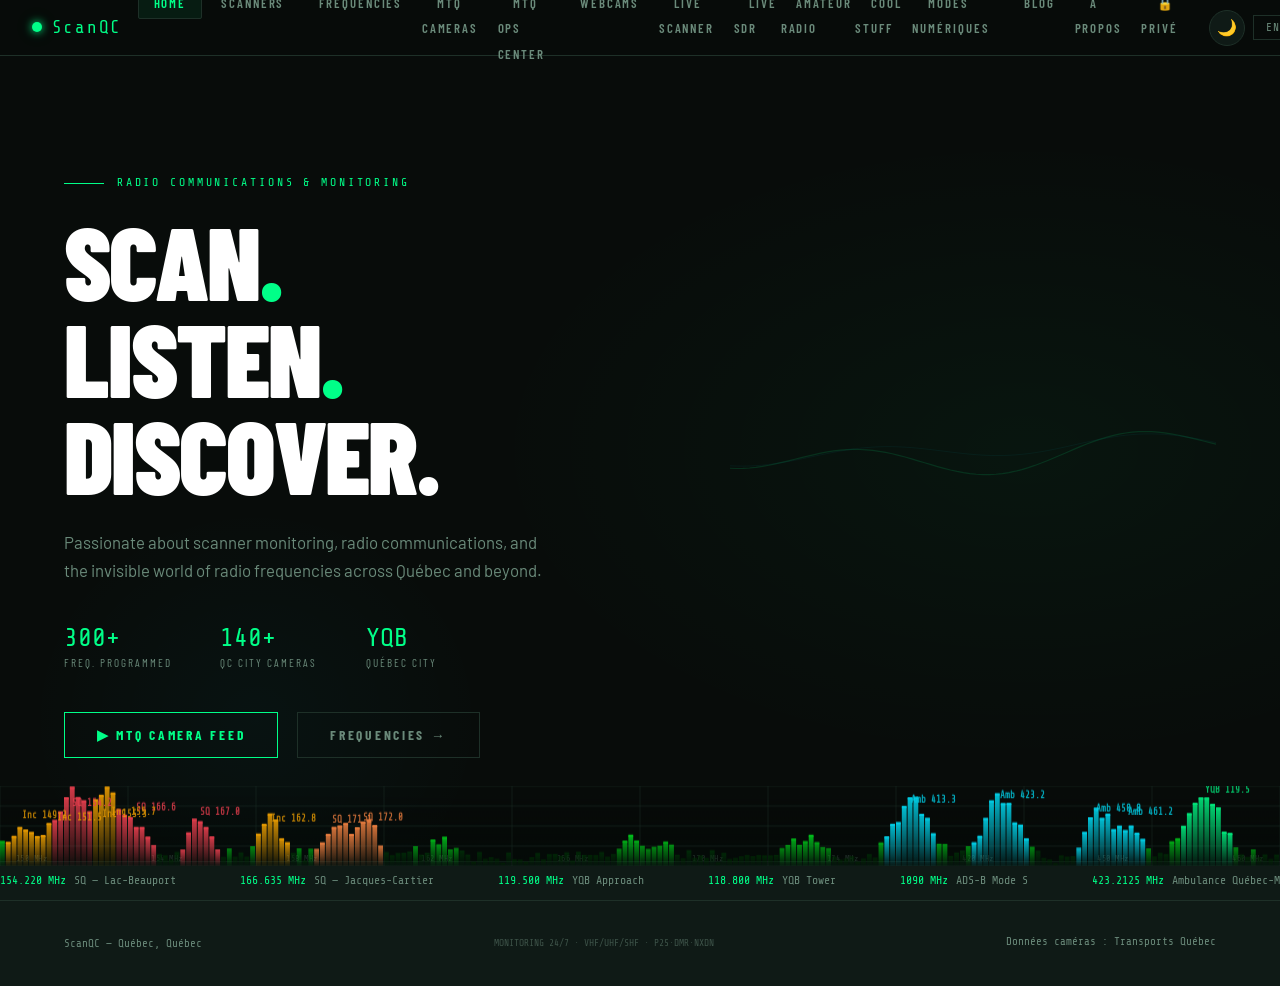
==== commit 23c9fb9c: "Add files via upload" ====
--- a/index.html
+++ b/index.html
@@ -1,159 +1,2978 @@
 <!DOCTYPE html>
-<html lang="fr">
+<html lang="en">
 <head>
-  <meta charset="UTF-8" />
-  <meta name="viewport" content="width=device-width, initial-scale=1.0" />
-  <title>ScanQuebec Control Center</title>
-  <link rel="stylesheet" href="assets/css/site.css" />
+<meta charset="UTF-8">
+<meta name="viewport" content="width=device-width, initial-scale=1.0">
+<title>ScanQC — Scanner & Radio Communications</title>
+<link rel="preconnect" href="https://fonts.googleapis.com">
+<link href="https://fonts.googleapis.com/css2?family=Share+Tech+Mono&family=Barlow+Condensed:wght@300;400;600;700;900&family=Barlow:wght@300;400;500&display=swap" rel="stylesheet">
+<script src="https://cdn.jsdelivr.net/npm/motion@11.11.13/dist/motion.js"></script>
+<script>
+// ── LIVEATC HTML5 PLAYER ──────────────────────────────────────────────────────
+const latcLabels = {
+  'cyqb2':            {fr:'SOL / TOUR — CYQB',        en:'GROUND / TOWER — CYQB',   freq:'118.800 / 121.700 MHz · AM'},
+  'cyqb1_app_124000': {fr:'APP / DÉP 124.0 — CYQB',  en:'APP / DEP 124.0 — CYQB',  freq:'124.000 MHz · AM'},
+  'cyqb2_app_127850': {fr:'APP / DÉP 127.85 — CYQB', en:'APP / DEP 127.85 — CYQB', freq:'127.850 MHz · AM'},
+  'cyqb2_atis_en':    {fr:'ATIS ANGLAIS — CYQB',      en:'ATIS ENGLISH — CYQB',      freq:'126.350 MHz · AM'},
+  'cyqb2_atis_fr':    {fr:'ATIS FRANÇAIS — CYQB',     en:'ATIS FRANÇAIS — CYQB',     freq:'126.350 MHz · AM'},
+  'cyqb1_fis':        {fr:'FIS / SERVICE VOL — CYQB', en:'FLIGHT SERVICE — CYQB',   freq:'126.700 MHz · AM'},
+};
+
+function selectLatcFeed(btn, url) {
+  document.querySelectorAll('.latc-btn').forEach(b => b.classList.remove('active'));
+  btn.classList.add('active');
+  const mount = url.split('/').pop();
+  const info  = latcLabels[mount] || {fr: mount.toUpperCase(), en: mount.toUpperCase(), freq: ''};
+  const lbl   = document.getElementById('latc-feed-label');
+  const freq  = document.getElementById('latc-freq-label');
+  const st    = document.getElementById('latc-status');
+  if (lbl)  lbl.textContent = (lang === 'fr' ? info.fr : info.en);
+  if (freq) freq.textContent = info.freq;
+  if (st)   { st.textContent = lang==='fr' ? 'CHARGEMENT…' : 'BUFFERING…'; st.style.color = 'var(--amber)'; }
+  const audio = document.getElementById('latcAudio');
+  if (audio) {
+    audio.pause();
+    audio.src = url;
+    audio.load();
+    audio.play().catch(() => {
+      if (st) { st.textContent = lang==='fr' ? 'HORS LIGNE' : 'OFFLINE'; st.style.color = 'var(--red)'; }
+    });
+  }
+}
+function updateLatcStatus() {
+  const audio  = document.getElementById('latcAudio');
+  const status = document.getElementById('latc-status');
+  if (!audio || !status) return;
+  audio.addEventListener('playing', () => { status.textContent = lang==='fr' ? 'EN DIRECT' : 'LIVE'; status.style.color = 'var(--green)'; });
+  audio.addEventListener('pause',   () => { status.textContent = lang==='fr' ? 'ARRÊT' : 'STOPPED'; status.style.color = 'var(--text-dim)'; });
+  audio.addEventListener('waiting', () => { status.textContent = lang==='fr' ? 'CHARGEMENT…' : 'BUFFERING…'; status.style.color = 'var(--amber)'; });
+  audio.addEventListener('error',   () => { status.textContent = lang==='fr' ? 'HORS LIGNE' : 'OFFLINE'; status.style.color = 'var(--red)'; });
+}
+document.addEventListener('DOMContentLoaded', updateLatcStatus);
+
+// ── LAST UPDATED DATE ─────────────────────────────────────────────────────────
+(function() {
+  const el = document.getElementById('footer-updated');
+  if (!el) return;
+  const d = new Date(document.lastModified);
+  const opts = { year:'numeric', month:'long', day:'numeric' };
+  el.setAttribute('data-en', 'Updated: ' + new Intl.DateTimeFormat('en-CA', opts).format(d));
+  el.setAttribute('data-fr', 'Mis à jour : ' + new Intl.DateTimeFormat('fr-CA', opts).format(d));
+  el.textContent = (typeof lang !== 'undefined' && lang === 'fr')
+    ? 'Mis à jour : ' + new Intl.DateTimeFormat('fr-CA', opts).format(d)
+    : 'Updated: ' + new Intl.DateTimeFormat('en-CA', opts).format(d);
+})();
+</script>
+<style>
+  :root {
+    --black:#080c0a;--deep:#0a1210;--panel:#0f1a16;--card:#121f1a;--border:#1e3028;
+    --green:#00ff88;--green-dim:#00c866;--green-faint:rgba(0,255,136,0.07);--green-glow:rgba(0,255,136,0.18);
+    --amber:#ffaa00;--amber-dim:#cc8800;--red:#ff3344;--cyan:#00e5ff;
+    --text:#c8ddd5;--text-dim:#6a8a7a;
+    --mono:'Share Tech Mono',monospace;--cond:'Barlow Condensed',sans-serif;--body:'Barlow',sans-serif;
+  }
+  /* LIGHT THEME */
+  [data-theme="light"] {
+    --black:#ffffff;--deep:#f5f7f6;--panel:#eef2f0;--card:#e8edeb;--border:#c8d8d2;
+    --green:#00994d;--green-dim:#007a3d;--green-faint:rgba(0,153,77,0.09);--green-glow:rgba(0,153,77,0.18);
+    --amber:#b37400;--red:#cc1122;--cyan:#007a99;
+    --text:#111c17;--text-dim:#3d5c4e;
+  }
+  [data-theme="light"] body{background:#ffffff;color:var(--text)}
+  [data-theme="light"] body::before{display:none}
+  [data-theme="light"] nav{background:rgba(255,255,255,0.96);border-bottom-color:var(--border)}
+  [data-theme="light"] .nav-center a:hover,[data-theme="light"] .nav-center a.active{background:rgba(0,153,77,0.09);color:var(--green)}
+  [data-theme="light"] h1,[data-theme="light"] h2,[data-theme="light"] h3{color:#111c17}
+  [data-theme="light"] .scanner-card,[data-theme="light"] .freq-table td,[data-theme="light"] .cs-card,[data-theme="light"] .cool-card,[data-theme="light"] .webcam-live-card,[data-theme="light"] .amateur-club-card{background:#fff;border-color:var(--border)}
+  [data-theme="light"] .scanner-card:hover,[data-theme="light"] .cool-card:hover{background:#f0f7f4}
+  [data-theme="light"] .scanner-model,[data-theme="light"] .cs-card-title,[data-theme="light"] .cool-card-title,[data-theme="light"] .webcam-live-title{color:#111c17}
+  [data-theme="light"] .freq-table tr:hover td{background:rgba(0,153,77,0.06)}
+  [data-theme="light"] footer{background:#f5f7f6;border-top-color:var(--border)}
+  [data-theme="light"] .lang-btn:not(.active):hover{color:var(--green);background:var(--green-faint)}
+  [data-theme="light"] .btn{border-color:var(--green);color:var(--green)}
+  [data-theme="light"] .btn:hover{background:var(--green);color:#fff}
+  [data-theme="light"] .freq-hz{color:var(--green)}
+  [data-theme="light"] .tag.green{background:rgba(0,153,77,0.12);color:var(--green)}
+  [data-theme="light"] .stream-tab{background:#fff0f1;border-right-color:#ffb3b8}
+  [data-theme="light"] .stream-tab:hover{background:#ffe0e3}
+  [data-theme="light"] .stream-tab.active{background:#fff;border-bottom:2px solid #cc1122;background:#fff0f1}
+  [data-theme="light"] .stream-tab .stab-label{color:#cc1122}
+  [data-theme="light"] .stream-tab .stab-sub{color:#aa3344}
+  [data-theme="light"] .stream-tabs{border-color:#ffb3b8}
+  *,*::before,*::after{box-sizing:border-box;margin:0;padding:0}
+  html{scroll-behavior:smooth}
+  body{background:var(--black);color:var(--text);font-family:var(--body);font-size:16px;line-height:1.6;overflow-x:hidden}
+  body::before{display:none}
+  img,video,iframe,canvas,.webcam-live-card,.cam-card,.modal,.webcam-thumb{position:relative;z-index:1}
+
+  /* NAV */
+  nav{position:fixed;top:0;left:0;right:0;z-index:100;background:rgba(8,12,10,0.92);backdrop-filter:blur(12px);border-bottom:1px solid var(--border);display:flex;align-items:center;justify-content:space-between;padding:0 2rem;height:56px;gap:1rem}
+  .nav-logo{font-family:var(--mono);color:var(--green);font-size:1.1rem;letter-spacing:0.1em;text-decoration:none;display:flex;align-items:center;gap:0.6rem;flex-shrink:0}
+  .nav-logo::before{content:'';width:10px;height:10px;border-radius:50%;background:var(--green);box-shadow:0 0 8px var(--green),0 0 20px var(--green-glow);animation:pulse 1.8s ease-in-out infinite}
+  @keyframes pulse{0%,100%{opacity:1;transform:scale(1)}50%{opacity:0.5;transform:scale(0.85)}}
+  .nav-center{display:flex;gap:0.25rem;list-style:none;flex:1;justify-content:center}
+  .nav-center a{font-family:var(--cond);font-weight:600;font-size:0.8rem;letter-spacing:0.15em;text-transform:uppercase;color:var(--text-dim);text-decoration:none;padding:0.4rem 0.9rem;border:1px solid transparent;border-radius:2px;transition:all 0.2s}
+  .nav-center a:hover,.nav-center a.active{color:var(--green);border-color:var(--border);background:var(--green-faint)}
+  .lang-toggle{display:flex;border:1px solid var(--border);flex-shrink:0}
+  .lang-btn{font-family:var(--mono);font-size:0.7rem;letter-spacing:0.12em;padding:0.3rem 0.7rem;background:transparent;border:none;color:var(--text-dim);cursor:pointer;transition:all 0.2s;text-transform:uppercase}
+  .lang-btn.active{background:var(--green);color:var(--black);font-weight:bold}
+  .lang-btn:not(.active):hover{color:var(--green);background:var(--green-faint)}
+  .theme-toggle{width:36px;height:36px;border-radius:50%;border:1px solid var(--border);background:var(--panel);cursor:pointer;display:flex;align-items:center;justify-content:center;font-size:1rem;flex-shrink:0;transition:all 0.25s;position:relative;overflow:hidden}
+  .theme-toggle:hover{border-color:var(--green);background:var(--green-faint)}
+  .theme-toggle .icon-dark,.theme-toggle .icon-light{position:absolute;transition:opacity 0.2s,transform 0.3s;line-height:1}
+  .theme-toggle .icon-light{opacity:0;transform:rotate(90deg) scale(0.5)}
+  .theme-toggle .icon-dark{opacity:1;transform:rotate(0deg) scale(1)}
+  [data-theme="light"] .theme-toggle .icon-dark{opacity:0;transform:rotate(-90deg) scale(0.5)}
+  [data-theme="light"] .theme-toggle .icon-light{opacity:1;transform:rotate(0deg) scale(1)}
+
+  /* HERO */
+  #home{min-height:100vh;display:flex;flex-direction:column;justify-content:center;align-items:flex-start;padding:6rem 4rem 4rem;position:relative;overflow:hidden}
+  .hero-bg{position:absolute;inset:0;background:radial-gradient(ellipse 60% 50% at 80% 50%,rgba(0,255,136,0.04) 0%,transparent 70%),radial-gradient(ellipse 30% 40% at 20% 80%,rgba(0,229,255,0.03) 0%,transparent 60%)}
+  .waveform{position:absolute;right:5%;top:50%;transform:translateY(-50%);width:38%;height:200px;opacity:0.25}
+  .waveform svg{width:100%;height:100%}
+  .hero-tag{font-family:var(--mono);font-size:0.72rem;color:var(--green);letter-spacing:0.25em;text-transform:uppercase;margin-bottom:1.2rem;display:flex;align-items:center;gap:0.8rem}
+  .hero-tag::before{content:'';width:40px;height:1px;background:var(--green)}
+  h1{font-family:var(--cond);font-weight:900;font-size:clamp(3.5rem,8vw,7rem);line-height:0.95;letter-spacing:-0.02em;text-transform:uppercase;color:#fff;margin-bottom:1.5rem;max-width:700px}
+  h1 span{color:var(--green)}
+  .hero-sub{font-size:1.05rem;color:var(--text-dim);max-width:480px;margin-bottom:2.5rem;line-height:1.7}
+  .hero-stats{display:flex;gap:3rem;margin-bottom:2.5rem}
+  .stat{display:flex;flex-direction:column;gap:0.2rem}
+  .stat-num{font-family:var(--mono);font-size:1.6rem;color:var(--green);line-height:1}
+  .stat-label{font-family:var(--cond);font-size:0.7rem;letter-spacing:0.18em;text-transform:uppercase;color:var(--text-dim)}
+  .btn{font-family:var(--cond);font-weight:700;font-size:0.85rem;letter-spacing:0.2em;text-transform:uppercase;padding:0.7rem 2rem;border:1px solid var(--green);color:var(--green);background:transparent;text-decoration:none;cursor:pointer;transition:all 0.25s;display:inline-flex;align-items:center;gap:0.6rem}
+  .btn:hover{background:var(--green);color:var(--black);box-shadow:0 0 30px var(--green-glow)}
+  .btn-secondary{border-color:var(--border);color:var(--text-dim);margin-left:1rem}
+  .btn-secondary:hover{background:var(--card);color:var(--text);box-shadow:none;border-color:var(--text-dim)}
+  .ticker{position:absolute;bottom:0;left:0;right:0;background:var(--panel);border-top:1px solid var(--border);padding:0.6rem 0;overflow:hidden}
+  .ticker-inner{display:flex;gap:4rem;white-space:nowrap;animation:ticker 40s linear infinite;font-family:var(--mono);font-size:0.72rem;color:var(--text-dim)}
+  .ticker-item{display:flex;align-items:center;gap:0.5rem}
+  .ticker-item span{color:var(--green)}
+  @keyframes ticker{from{transform:translateX(0)}to{transform:translateX(-50%)}}
+
+  /* HERO SPECTRUM */
+  .hero-spectrum{position:absolute;bottom:2.15rem;left:0;right:0;padding:0 0;pointer-events:none;z-index:1}
+  .hero-spectrum canvas{width:100%;height:80px;display:block;opacity:0.9}
+  .hero-spectrum-labels{display:flex;justify-content:space-between;padding:0 1rem;font-family:var(--mono);font-size:0.52rem;color:rgba(106,138,122,0.55);letter-spacing:0.06em;pointer-events:none;position:absolute;bottom:2.18rem;left:0;right:0}
+
+  /* SECTIONS */
+  section{padding:5rem 4rem}
+  .section-tag{font-family:var(--mono);font-size:0.68rem;color:var(--green);letter-spacing:0.25em;text-transform:uppercase;margin-bottom:0.6rem;display:flex;align-items:center;gap:0.7rem}
+  .section-tag::before{content:'//';opacity:0.5}
+  h2{font-family:var(--cond);font-weight:900;font-size:clamp(2rem,4vw,3.2rem);letter-spacing:-0.01em;text-transform:uppercase;color:#fff;margin-bottom:0.5rem}
+  .section-lead{color:var(--text-dim);max-width:560px;margin-bottom:3rem;font-size:0.97rem}
+
+  /* SCANNERS */
+  #scanners{background:var(--deep);border-top:1px solid var(--border)}
+  .scanner-grid{display:grid;grid-template-columns:repeat(auto-fill,minmax(300px,1fr));gap:1.5px;background:var(--border);border:1.5px solid var(--border);margin-bottom:3rem}
+  .scanner-card{background:var(--card);padding:1.8rem;transition:background 0.2s;position:relative;overflow:hidden}
+  .scanner-card::after{content:'';position:absolute;top:0;left:0;width:3px;height:0;background:var(--green);transition:height 0.3s}
+  .scanner-card:hover::after{height:100%}
+  .scanner-card:hover{background:#161f1b}
+  .scanner-brand{font-family:var(--mono);font-size:0.65rem;color:var(--text-dim);letter-spacing:0.2em;text-transform:uppercase;margin-bottom:0.4rem}
+  .scanner-model{font-family:var(--cond);font-size:1.6rem;font-weight:700;color:#fff;margin-bottom:0.8rem;line-height:1.1}
+  .scanner-spec{font-size:0.82rem;color:var(--text-dim);line-height:1.7;margin-bottom:1.2rem}
+  .tag-list{display:flex;flex-wrap:wrap;gap:0.4rem}
+  .tag{font-family:var(--mono);font-size:0.62rem;padding:0.2rem 0.6rem;border:1px solid var(--border);color:var(--text-dim);letter-spacing:0.1em}
+  .tag.green{border-color:rgba(0,255,136,0.3);color:var(--green-dim)}
+  .tag.amber{border-color:rgba(255,170,0,0.3);color:var(--amber-dim)}
+  .tag.cyan{border-color:rgba(0,229,255,0.3);color:var(--cyan)}
+
+  /* FREQUENCIES */
+  #frequencies{background:var(--black);border-top:1px solid var(--border)}
+  .freq-layout{display:grid;grid-template-columns:1fr 1fr;gap:2rem}
+  .freq-table{width:100%;border-collapse:collapse;font-family:var(--mono);font-size:0.8rem}
+  .freq-table th{text-align:left;font-size:0.65rem;letter-spacing:0.2em;text-transform:uppercase;color:var(--text-dim);border-bottom:1px solid var(--border);padding:0.6rem 0.8rem}
+  .freq-table td{padding:0.55rem 0.8rem;border-bottom:1px solid rgba(30,48,40,0.5);vertical-align:middle}
+  .freq-table tr:hover td{background:var(--green-faint)}
+  .freq-hz{color:var(--green)}
+  .freq-service{color:var(--text);font-size:0.78rem}
+  .freq-type{color:var(--text-dim)}
+  .dot-live{display:inline-block;width:6px;height:6px;border-radius:50%;background:var(--green);animation:pulse 1.6s ease-in-out infinite;margin-right:0.4rem}
+  .dot-inactive{display:inline-block;width:6px;height:6px;border-radius:50%;background:var(--text-dim);margin-right:0.4rem}
+  .freq-section-head{font-family:var(--mono);font-size:0.7rem;letter-spacing:0.18em;text-transform:uppercase;color:var(--green);border-bottom:1px solid var(--border);padding-bottom:0.5rem;margin-bottom:0.8rem}
+  .amateur-club-card{background:var(--panel);border:1px solid var(--border);padding:1rem 1.2rem;display:flex;flex-direction:column;gap:0.3rem;transition:border-color 0.2s}
+  .amateur-club-card:hover{border-color:var(--green)}
+  .amateur-club-call{font-family:var(--mono);font-size:0.95rem;color:var(--green);font-weight:700}
+  .amateur-club-name{font-size:0.85rem;color:var(--text)}
+  .amateur-club-detail{font-size:0.75rem;color:var(--text-dim)}
+  .amateur-club-link{font-family:var(--mono);font-size:0.75rem;color:var(--green-dim);text-decoration:none}
+  .amateur-club-link:hover{color:var(--green)}
+  .amateur-resource-link{color:var(--green-dim);text-decoration:none;font-family:var(--mono);font-size:0.8rem;padding:0.3rem 0;border-bottom:1px solid rgba(30,48,40,0.4);display:block;transition:color 0.15s}
+  .amateur-resource-link:hover{color:var(--green)}
+  /* Cool Stuff page */
+  .cool-grid{display:grid;grid-template-columns:repeat(auto-fill,minmax(280px,1fr));gap:1rem;width:100%;margin-top:1rem}
+  .cool-section-label{grid-column:1/-1;font-family:var(--mono);font-size:0.68rem;letter-spacing:0.22em;text-transform:uppercase;color:var(--green);border-bottom:1px solid var(--border);padding-bottom:0.5rem;margin-top:1.5rem}
+  .cool-section-label:first-child{margin-top:0}
+  .cool-card{background:var(--card);border:1px solid var(--border);padding:1.4rem;display:flex;flex-direction:column;gap:0.5rem;text-decoration:none;transition:border-color 0.2s,background 0.2s;cursor:pointer}
+  .cool-card:hover{border-color:var(--green);background:rgba(0,255,136,0.03)}
+  .cool-card-top{display:flex;align-items:center;justify-content:space-between;margin-bottom:0.2rem}
+  .cool-card-icon{font-size:1.5rem;line-height:1}
+  .cool-card-badge{font-family:var(--mono);font-size:0.55rem;letter-spacing:0.18em;color:var(--green-dim);border:1px solid rgba(0,255,136,0.25);padding:0.12rem 0.45rem}
+  .cool-card-title{font-family:var(--cond);font-size:1rem;font-weight:700;letter-spacing:0.06em;text-transform:uppercase;color:#fff;line-height:1.2}
+  .cool-card-desc{font-size:0.8rem;color:var(--text-dim);line-height:1.55;flex:1}
+  .cool-card-url{font-family:var(--mono);font-size:0.68rem;color:var(--green-dim);margin-top:0.3rem}
+  .cool-card:hover .cool-card-url{color:var(--green)}
+  .spectrum-bar-wrap{background:var(--panel);border:1px solid var(--border);padding:1.5rem}
+  .spectrum-title{font-family:var(--cond);font-size:0.75rem;letter-spacing:0.2em;text-transform:uppercase;color:var(--text-dim);margin-bottom:1.2rem}
+  .spectrum-bar{display:flex;align-items:flex-end;gap:3px;height:80px;margin-bottom:0.5rem}
+  .bar{flex:1;background:var(--green);opacity:0.7;border-radius:1px 1px 0 0;animation:bars 2s ease-in-out infinite;animation-delay:var(--d)}
+  @keyframes bars{0%,100%{height:var(--h1);opacity:0.5}50%{height:var(--h2);opacity:0.9}}
+  .spectrum-labels{display:flex;justify-content:space-between;font-family:var(--mono);font-size:0.6rem;color:var(--text-dim);border-top:1px solid var(--border);padding-top:0.4rem}
+
+  /* CAMERAS */
+  #cameras{background:var(--deep);border-top:1px solid var(--border)}
+  .camera-intro{display:grid;grid-template-columns:1fr auto;align-items:end;gap:2rem;margin-bottom:2.5rem}
+  .camera-badge{display:flex;align-items:center;gap:0.6rem;font-family:var(--mono);font-size:0.7rem;color:var(--text-dim);background:var(--card);border:1px solid var(--border);padding:0.5rem 1rem;white-space:nowrap}
+  .camera-filters{display:flex;gap:0.4rem;margin-bottom:2rem;flex-wrap:wrap}
+  .filter-btn{font-family:var(--mono);font-size:0.67rem;letter-spacing:0.12em;padding:0.35rem 0.9rem;border:1px solid var(--border);background:transparent;color:var(--text-dim);cursor:pointer;transition:all 0.2s;text-transform:uppercase}
+  .filter-btn:hover,.filter-btn.active{border-color:var(--green);color:var(--green);background:var(--green-faint)}
+  .filter-btn.active{font-weight:700}
+  .filter-btn.sub{font-size:0.63rem;padding:0.28rem 0.65rem;border-color:rgba(0,255,136,0.2);color:rgba(0,255,136,0.5)}
+  .filter-btn.sub:hover,.filter-btn.sub.active{border-color:var(--green);color:var(--green);background:var(--green-faint)}
+  #quebecSubFilters{border-top:1px solid rgba(0,255,136,0.15);padding-top:0.6rem;margin-top:-0.8rem;margin-bottom:1rem}
+  .camera-grid{display:grid;grid-template-columns:repeat(auto-fill,minmax(320px,1fr));gap:1rem}
+  .cam-card{background:var(--card);border:1px solid var(--border);overflow:hidden;transition:border-color 0.25s,box-shadow 0.25s;cursor:pointer}
+  .cam-card:hover{border-color:var(--green-dim);box-shadow:0 0 20px var(--green-glow)}
+  .cam-viewport{position:relative;aspect-ratio:16/9;background:#060e0a;overflow:hidden}
+  .cam-viewport img{width:100%;height:100%;object-fit:cover;display:block;transition:filter 0.4s}
+  .cam-card:hover .cam-viewport img{filter:brightness(1.05) contrast(1.08)}
+  .cam-overlay{position:absolute;top:0;left:0;right:0;padding:0.5rem 0.7rem;background:linear-gradient(180deg,rgba(0,0,0,0.7) 0%,transparent 100%);display:flex;justify-content:space-between;align-items:flex-start}
+  .cam-id{font-family:var(--mono);font-size:0.6rem;color:rgba(255,255,255,0.6);letter-spacing:0.1em}
+  .cam-live-badge{font-family:var(--mono);font-size:0.58rem;background:rgba(0,255,136,0.2);border:1px solid var(--green);color:var(--green);padding:0.1rem 0.45rem;letter-spacing:0.1em;display:flex;align-items:center;gap:0.3rem}
+  .cam-bottom{position:absolute;bottom:0;left:0;right:0;padding:0.5rem 0.7rem;background:linear-gradient(0deg,rgba(0,0,0,0.8) 0%,transparent 100%)}
+  .cam-timestamp{font-family:var(--mono);font-size:0.58rem;color:rgba(255,255,255,0.45)}
+  .cam-info{padding:0.9rem 1rem;border-top:1px solid var(--border)}
+  .cam-location{font-family:var(--cond);font-size:1rem;font-weight:600;color:#fff;margin-bottom:0.2rem;line-height:1.2}
+  .cam-meta{font-family:var(--mono);font-size:0.65rem;color:var(--text-dim);display:flex;gap:1rem}
+  .cam-placeholder{width:100%;height:100%;display:flex;flex-direction:column;align-items:center;justify-content:center;background:#090e0b;gap:0.6rem;color:var(--text-dim);font-family:var(--mono);font-size:0.7rem}
+  .cam-placeholder svg{opacity:0.3}
+
+  /* ABOUT */
+  #about{background:var(--black);border-top:1px solid var(--border)}
+  .about-grid{display:grid;grid-template-columns:1fr 1fr;gap:4rem;align-items:start}
+  .about-block p{color:var(--text-dim);font-size:0.95rem;line-height:1.8;margin-bottom:1.2rem}
+  .gear-list{list-style:none;display:flex;flex-direction:column;gap:0.5rem}
+  .gear-list li{display:flex;align-items:center;gap:0.8rem;font-family:var(--mono);font-size:0.78rem;color:var(--text);padding:0.6rem 0.8rem;border:1px solid var(--border);background:var(--card);transition:border-color 0.2s}
+  .gear-list li:hover{border-color:var(--green-dim)}
+  .gear-list li::before{content:'►';color:var(--green);font-size:0.55rem;flex-shrink:0}
+  .gear-link{color:var(--green);text-decoration:none;border-bottom:1px solid rgba(0,255,136,0.3);transition:color 0.15s,border-color 0.15s}
+  .gear-link:hover{color:#fff;border-color:var(--green)}
+  .scanner-link{display:inline-block;margin-top:0.9rem;font-family:var(--mono);font-size:0.68rem;letter-spacing:0.12em;color:var(--green-dim);text-decoration:none;border:1px solid rgba(0,255,136,0.25);padding:0.2rem 0.6rem;transition:all 0.2s}
+  .scanner-link:hover{color:var(--green);border-color:var(--green);background:var(--green-faint)}
+
+  /* FOOTER */
+  footer{background:var(--panel);border-top:1px solid var(--border);padding:2rem 4rem;display:flex;justify-content:space-between;align-items:center;font-family:var(--mono);font-size:0.68rem;color:var(--text-dim)}
+  footer a{color:var(--text-dim);text-decoration:none}
+  footer a:hover{color:var(--green)}
+
+  /* PAGES */
+  .page{display:none}
+  .page.active{display:block}
+
+  /* MODAL */
+  .modal-overlay{position:fixed;inset:0;background:rgba(0,0,0,0.88);z-index:200;display:none;align-items:center;justify-content:center;padding:2rem}
+  .modal-overlay.open{display:flex}
+  .modal{background:var(--card);border:1px solid var(--green-dim);max-width:720px;width:100%;box-shadow:0 0 60px rgba(0,255,136,0.1)}
+  .modal-header{display:flex;justify-content:space-between;align-items:center;padding:1rem 1.5rem;border-bottom:1px solid var(--border)}
+  .modal-title{font-family:var(--cond);font-size:1rem;font-weight:700;color:#fff;letter-spacing:0.05em;text-transform:uppercase}
+  .modal-close{font-family:var(--mono);background:none;border:1px solid var(--border);color:var(--text-dim);cursor:pointer;font-size:0.9rem;width:32px;height:32px;display:flex;align-items:center;justify-content:center;transition:all 0.2s}
+  .modal-close:hover{border-color:var(--red);color:var(--red)}
+  .modal-body{padding:1.5rem}
+  .modal-img-wrap{aspect-ratio:16/9;background:#000;margin-bottom:1rem;overflow:hidden}
+  .modal-img-wrap img{width:100%;height:100%;object-fit:cover}
+  .modal-meta{display:grid;grid-template-columns:1fr 1fr;gap:0.5rem;font-family:var(--mono);font-size:0.7rem;color:var(--text-dim)}
+  .modal-meta label{color:var(--green-dim);display:block;font-size:0.6rem;letter-spacing:0.15em;text-transform:uppercase;margin-bottom:0.1rem}
+
+  /* RESPONSIVE */
+  @media(max-width:960px){
+    section{padding:4rem 1.5rem}
+    #home{padding:5rem 1.5rem 3rem}
+    nav{padding:0 1rem}
+    .nav-center{gap:0}
+    .nav-center a{padding:0.4rem 0.5rem;font-size:0.7rem;letter-spacing:0.08em}
+    .freq-layout,.about-grid{grid-template-columns:1fr}
+    .hero-stats{gap:1.5rem}
+    .waveform{display:none}
+    footer{flex-direction:column;gap:0.8rem;text-align:center}
+    .camera-intro{grid-template-columns:1fr}
+  }
+  @media(max-width:600px){
+    .nav-center a{font-size:0.62rem;padding:0.35rem 0.35rem}
+    .lang-btn{padding:0.3rem 0.5rem}
+  }
+  /* STREAM PLAYER */
+  .stream-tabs{display:flex;gap:0;border:1px solid var(--border);margin-bottom:0;width:100%}
+  .stream-tab{flex:1;display:flex;flex-direction:column;align-items:flex-start;gap:0.2rem;padding:1rem 1.4rem;background:var(--card);border:none;border-right:1px solid var(--border);cursor:pointer;transition:background 0.2s;text-align:left}
+  .stream-tab:last-child{border-right:none}
+  .stream-tab:hover{background:#161f1b}
+  .stream-tab.active{background:var(--panel);border-bottom:2px solid var(--green)}
+  .stab-icon{font-size:1.3rem;line-height:1}
+  .stab-label{font-family:var(--cond);font-weight:700;font-size:0.95rem;letter-spacing:0.08em;text-transform:uppercase;color:#fff}
+  .stab-sub{font-family:var(--mono);font-size:0.6rem;color:var(--text-dim);letter-spacing:0.08em}
+  .stream-panel{border:1px solid var(--border);border-top:none;background:var(--panel)}
+  .stream-panel.hidden{display:none}
+  .stream-panel-header{display:flex;justify-content:space-between;align-items:center;padding:0.7rem 1.2rem;background:var(--card);border-bottom:1px solid var(--border);flex-wrap:wrap;gap:0.5rem}
+  .stream-panel-title{font-family:var(--mono);font-size:0.72rem;color:var(--green);letter-spacing:0.12em}
+  .stream-panel-actions{display:flex;align-items:center;gap:1rem;flex-wrap:wrap}
+  .stream-note{font-family:var(--mono);font-size:0.62rem;color:var(--amber);letter-spacing:0.08em}
+  .stream-ext-link{font-family:var(--mono);font-size:0.62rem;color:var(--text-dim);text-decoration:none;border:1px solid var(--border);padding:0.25rem 0.6rem;letter-spacing:0.1em;transition:all 0.2s}
+  .stream-ext-link:hover{color:var(--green);border-color:rgba(0,255,136,0.3)}
+  .stream-frame-wrap{position:relative;height:560px;overflow:hidden}
+  .stream-frame-wrap iframe{width:100%;height:100%;border:none;display:block;background:#fff}
+  .latc-btn{font-family:var(--mono);font-size:0.62rem;letter-spacing:0.1em;text-transform:uppercase;padding:0.3rem 0.8rem;background:transparent;border:1px solid var(--border);color:var(--text-dim);cursor:pointer;transition:all 0.2s}
+  .latc-btn:hover,.latc-btn.active{background:var(--green-faint);color:var(--green);border-color:rgba(0,255,136,0.35)}
+  .latc-feed-grid{display:grid;grid-template-columns:repeat(auto-fill,minmax(220px,1fr));gap:1px;background:var(--border);border-bottom:1px solid var(--border)}
+  .latc-feed-card{display:flex;flex-direction:column;gap:0.35rem;padding:1.4rem;background:var(--card);text-decoration:none;transition:background 0.18s;cursor:pointer}
+  .latc-feed-card:hover{background:#161f1b}
+  .latc-feed-card:hover .latc-feed-listen{color:var(--green)}
+  .latc-feed-icon{font-size:1.5rem;line-height:1;margin-bottom:0.3rem}
+  .latc-feed-name{font-family:var(--cond);font-size:1rem;font-weight:700;text-transform:uppercase;letter-spacing:0.05em;color:#fff}
+  .latc-feed-freq{font-family:var(--mono);font-size:0.72rem;color:var(--green)}
+  .latc-feed-mode{font-family:var(--mono);font-size:0.6rem;color:var(--text-dim);letter-spacing:0.1em}
+  .latc-feed-listen{font-family:var(--mono);font-size:0.65rem;color:var(--text-dim);letter-spacing:0.1em;margin-top:0.5rem;transition:color 0.2s}
+  /* SDR player */
+  .sdr-player-wrap{display:flex;flex-direction:column}
+  .sdr-status-bar{display:flex;align-items:center;gap:1.2rem;padding:0.7rem 1.2rem;background:var(--card);border-bottom:1px solid var(--border);flex-wrap:wrap}
+  .sdr-freq-display{font-family:var(--mono);font-size:1.4rem;color:var(--green);letter-spacing:0.1em;min-width:140px}
+  .sdr-status-pill{font-family:var(--mono);font-size:0.6rem;letter-spacing:0.2em;padding:0.25rem 0.7rem;border:1px solid rgba(255,170,0,0.4);color:var(--amber);text-transform:uppercase}
+  .sdr-status-pill.live{border-color:rgba(0,255,136,0.4);color:var(--green);animation:pulse 1.8s infinite}
+  .sdr-range{-webkit-appearance:none;appearance:none;height:3px;background:var(--border);outline:none;width:80px;cursor:pointer}
+  .sdr-range::-webkit-slider-thumb{-webkit-appearance:none;width:12px;height:12px;background:var(--green);border-radius:50%;cursor:pointer}
+  .sdr-ch-label{font-family:var(--mono);font-size:0.65rem;color:var(--text-dim);letter-spacing:0.2em;padding:0.9rem 1.2rem 0.4rem;text-transform:uppercase}
+  .sdr-ch-grid{display:grid;grid-template-columns:repeat(auto-fill,minmax(220px,1fr));gap:1px;background:var(--border);border-top:1px solid var(--border)}
+  .sdr-ch-btn{display:flex;align-items:center;gap:0.7rem;padding:0.7rem 1rem;background:var(--card);border:none;cursor:pointer;text-align:left;transition:background 0.15s}
+  .sdr-ch-btn:hover{background:#161f1b}
+  .sdr-ch-btn.active{background:rgba(0,255,136,0.06);box-shadow:inset 3px 0 0 var(--green)}
+  .sdr-ch-hz{font-family:var(--mono);font-size:0.78rem;color:var(--green);min-width:68px}
+  .sdr-ch-name{font-family:var(--body);font-size:0.78rem;color:var(--text);flex:1}
+  .sdr-ch-mode{font-family:var(--mono);font-size:0.6rem;color:var(--text-dim)}
+  .sdr-url-config{padding:1.2rem;border-top:1px solid var(--border);background:var(--deep)}
+  .sdr-url-label{font-family:var(--mono);font-size:0.65rem;color:var(--green);letter-spacing:0.12em;margin-bottom:0.7rem}
+  .sdr-url-row{display:flex;gap:0.5rem;margin-bottom:0.8rem}
+  .sdr-url-input{flex:1;background:var(--card);border:1px solid var(--border);color:var(--text);font-family:var(--mono);font-size:0.78rem;padding:0.5rem 0.8rem;outline:none;transition:border-color 0.2s}
+  .sdr-url-input:focus{border-color:rgba(0,255,136,0.4)}
+  .sdr-url-apply{font-family:var(--mono);font-size:0.7rem;letter-spacing:0.15em;padding:0.5rem 1.2rem;background:transparent;border:1px solid var(--green);color:var(--green);cursor:pointer;white-space:nowrap;transition:all 0.2s}
+  .sdr-url-apply:hover{background:var(--green);color:var(--black)}
+  .sdr-url-hint{font-family:var(--mono);font-size:0.62rem;color:var(--text-dim);line-height:1.7}
+  .sdr-url-hint code{color:rgba(0,229,255,0.7);word-break:break-all}
+  .coming-soon-wrap{display:flex;flex-direction:column;align-items:center;justify-content:center;min-height:60vh;text-align:center;gap:2rem;position:relative}
+  .cs-icon{font-size:4rem;opacity:0.15;font-family:var(--mono);color:var(--green);line-height:1}
+  .cs-badge{font-family:var(--mono);font-size:0.65rem;letter-spacing:0.3em;text-transform:uppercase;color:var(--amber);border:1px solid rgba(255,170,0,0.35);padding:0.3rem 1rem;display:inline-block;margin-bottom:0.5rem}
+  .cs-title{font-family:var(--cond);font-weight:900;font-size:clamp(2.2rem,5vw,4rem);text-transform:uppercase;color:#fff;letter-spacing:-0.01em;line-height:1}
+  .cs-title span{color:var(--green)}
+  .cs-lead{color:var(--text-dim);max-width:520px;font-size:0.97rem;line-height:1.75}
+  .cs-grid{display:grid;grid-template-columns:repeat(auto-fill,minmax(280px,1fr));gap:1px;background:var(--border);border:1px solid var(--border);width:100%;max-width:1100px;margin-top:1rem}
+  .cs-card{background:var(--card);padding:1.8rem;position:relative;overflow:hidden;text-align:left}
+  .cs-card::before{content:'';position:absolute;top:0;left:0;right:0;height:2px;background:linear-gradient(90deg,transparent,var(--green-dim),transparent);opacity:0.4}
+  .cs-card-icon{font-size:1.6rem;margin-bottom:1rem;opacity:0.6}
+  .cs-card-title{font-family:var(--cond);font-size:1.05rem;font-weight:700;letter-spacing:0.08em;text-transform:uppercase;color:#fff;margin-bottom:0.5rem}
+  .cs-card-desc{font-size:0.82rem;color:var(--text-dim);line-height:1.6}
+  .cs-card-tag{display:inline-block;font-family:var(--mono);font-size:0.58rem;letter-spacing:0.15em;text-transform:uppercase;border:1px solid var(--border);color:var(--text-dim);padding:0.15rem 0.5rem;margin-top:0.8rem}
+  .cs-card-tag.soon{border-color:rgba(255,170,0,0.3);color:var(--amber)}
+  .cs-card-tag.active{border-color:rgba(0,255,136,0.3);color:var(--green-dim)}
+  .cs-progress{width:100%;height:2px;background:var(--border);margin-top:2.5rem;max-width:400px;position:relative;overflow:hidden}
+  .cs-progress-bar{height:100%;background:linear-gradient(90deg,var(--green),var(--cyan));animation:progpulse 2.5s ease-in-out infinite}
+  @keyframes progpulse{0%{width:15%;opacity:0.5}50%{width:75%;opacity:1}100%{width:15%;opacity:0.5}}
+  .cs-scan-lines{position:absolute;inset:0;background:repeating-linear-gradient(0deg,transparent,transparent 3px,rgba(0,255,136,0.015) 3px,rgba(0,255,136,0.015) 4px);pointer-events:none}
+  /* Live webcam cards — thumbnail click-through (YT live streams block iframe) */
+  .webcam-live-grid{display:grid;grid-template-columns:repeat(auto-fill,minmax(340px,1fr));gap:1.5rem;width:100%;margin-bottom:2.5rem}
+  .webcam-live-card{background:var(--card);border:1px solid var(--border);overflow:hidden;display:flex;flex-direction:column;transition:border-color 0.2s}
+  .webcam-live-card:hover{border-color:var(--green)}
+  .webcam-live-header{display:flex;align-items:center;justify-content:space-between;padding:0.8rem 1.1rem;border-bottom:1px solid var(--border)}
+  .webcam-live-title{font-family:var(--cond);font-size:0.95rem;font-weight:700;letter-spacing:0.1em;text-transform:uppercase;color:#fff}
+  .webcam-live-badge{font-family:var(--mono);font-size:0.55rem;letter-spacing:0.2em;color:var(--green);border:1px solid rgba(0,255,136,0.3);padding:0.15rem 0.5rem;animation:pulse 2s ease-in-out infinite}
+  .webcam-thumb{position:relative;padding-bottom:56.25%;height:0;background:#000;display:block;cursor:pointer;overflow:hidden;text-decoration:none}
+  .webcam-thumb img{position:absolute;top:0;left:0;width:100%;height:100%;object-fit:cover;transition:opacity 0.2s;opacity:0.85}
+  .webcam-thumb:hover img{opacity:1}
+  .webcam-play{position:absolute;top:50%;left:50%;transform:translate(-50%,-50%);width:64px;height:64px;background:rgba(0,0,0,0.7);border:2px solid var(--green);border-radius:50%;display:flex;align-items:center;justify-content:center;transition:background 0.2s,border-color 0.2s}
+  .webcam-thumb:hover .webcam-play{background:rgba(0,255,136,0.2);border-color:#fff}
+  .webcam-play::after{content:'';display:block;width:0;height:0;border-top:14px solid transparent;border-bottom:14px solid transparent;border-left:22px solid var(--green);margin-left:4px}
+  .webcam-play-label{position:absolute;bottom:10px;left:50%;transform:translateX(-50%);font-family:var(--mono);font-size:0.6rem;letter-spacing:0.2em;color:rgba(255,255,255,0.7);text-transform:uppercase;white-space:nowrap;background:rgba(0,0,0,0.55);padding:0.2rem 0.6rem}
+  .webcam-live-footer{padding:0.6rem 1.1rem;font-family:var(--mono);font-size:0.65rem;color:var(--text-dim);display:flex;gap:1rem;align-items:center}
+  @media(max-width:640px){.webcam-live-grid{grid-template-columns:1fr}}
+  /* ProScan Web Server panel */
+  .proscan-url-bar{display:flex;align-items:center;gap:0;border-bottom:1px solid var(--border);background:var(--deep);border:2px solid var(--red);box-shadow:0 0 8px rgba(255,51,68,0.3)}
+  .proscan-url-prefix{font-family:var(--mono);font-size:0.75rem;color:#fff;padding:0 0.7rem;background:var(--red);border-right:2px solid var(--red);height:44px;display:flex;align-items:center;flex-shrink:0;letter-spacing:0.05em;font-weight:bold}
+  .proscan-url-input{flex:1;background:transparent;border:none;outline:none;font-family:var(--mono);font-size:0.8rem;color:#fff;padding:0 1rem;height:44px;min-width:0}
+  .proscan-url-input::placeholder{color:rgba(106,138,122,0.4)}
+  .proscan-url-go{font-family:var(--mono);font-size:0.7rem;letter-spacing:0.15em;padding:0 1.2rem;height:44px;background:var(--green);color:var(--black);border:none;cursor:pointer;font-weight:bold;flex-shrink:0;transition:background 0.2s}
+  .proscan-url-go:hover{background:#00e577}
+  .proscan-url-clear{font-family:var(--mono);font-size:0.8rem;padding:0 0.9rem;height:44px;background:transparent;border:none;border-left:1px solid var(--border);color:var(--text-dim);cursor:pointer;transition:color 0.2s;flex-shrink:0}
+  .proscan-url-clear:hover{color:var(--red)}
+  .proscan-frame-wrap{position:relative;min-height:520px;background:var(--deep)}
+  .proscan-placeholder{display:flex;flex-direction:column;align-items:center;justify-content:center;gap:1.2rem;padding:3rem 2rem;text-align:center;min-height:520px}
+  .proscan-ph-icon{font-size:3.5rem;opacity:0.15}
+  .proscan-ph-title{font-family:var(--cond);font-size:1.4rem;font-weight:700;letter-spacing:0.1em;text-transform:uppercase;color:#fff}
+  .proscan-ph-desc{font-size:0.9rem;color:var(--text-dim);max-width:420px;line-height:1.65}
+  .proscan-ph-steps{display:flex;flex-direction:column;gap:0.6rem;width:100%;max-width:420px;text-align:left}
+  .proscan-ph-step{display:flex;align-items:flex-start;gap:0.8rem;font-size:0.82rem;color:var(--text-dim);background:var(--card);border:1px solid var(--border);padding:0.6rem 0.9rem}
+  .proscan-step-n{font-family:var(--mono);font-size:0.7rem;color:var(--green);border:1px solid rgba(0,255,136,0.3);width:20px;height:20px;display:flex;align-items:center;justify-content:center;flex-shrink:0;margin-top:1px}
+  .proscan-ph-link{font-family:var(--mono);font-size:0.72rem;color:var(--green-dim);text-decoration:none;border:1px solid rgba(0,255,136,0.2);padding:0.3rem 0.8rem;transition:all 0.2s}
+  .proscan-ph-link:hover{color:var(--green);border-color:var(--green)}
+  .proscan-frame{width:100%;min-height:520px;border:none;display:block}
+  /* Scanner audio viz */
+  .scanner-viz{width:100%;max-width:700px;background:var(--panel);border:1px solid var(--border);padding:1.5rem;margin-top:1.5rem}
+  .scanner-viz-header{display:flex;justify-content:space-between;align-items:center;margin-bottom:1rem;font-family:var(--mono);font-size:0.68rem;color:var(--text-dim);letter-spacing:0.12em;text-transform:uppercase}
+  .scanner-viz canvas{width:100%;height:48px;display:block;border-top:1px solid var(--border);padding-top:0.8rem}
+  .scanner-channels{display:flex;flex-direction:column;gap:0.4rem;margin-top:1rem;width:100%;max-width:700px}
+  .scanner-ch{display:flex;align-items:center;gap:1rem;padding:0.6rem 1rem;background:var(--panel);border:1px solid var(--border);font-family:var(--mono);font-size:0.7rem}
+  .scanner-ch-freq{color:var(--green);min-width:90px;font-size:0.78rem}
+  .scanner-ch-name{color:var(--text);flex:1}
+  .scanner-ch-mode{color:var(--text-dim);min-width:55px}
+  .scanner-ch-status{display:flex;align-items:center;gap:0.4rem;font-size:0.65rem;letter-spacing:0.1em}
+  .scanner-ch-bar{height:4px;background:var(--border);flex:1;min-width:60px;max-width:100px;border-radius:2px;overflow:hidden}
+  .scanner-ch-bar-fill{height:100%;background:var(--green);width:0%;transition:width 0.1s;border-radius:2px}
+  /* ── PRIVATE PAGE ─────────────────────────────────────── */
+  #lock-overlay{position:fixed;inset:0;z-index:9000;background:var(--black);display:flex;align-items:center;justify-content:center;flex-direction:column;gap:0}
+  #lock-overlay.hidden{display:none}
+  .lock-box{background:var(--panel);border:1px solid var(--border);padding:2.5rem 2.5rem 2rem;width:100%;max-width:360px;display:flex;flex-direction:column;align-items:center;gap:1.2rem;position:relative}
+  .lock-box::before{content:'';position:absolute;inset:0;border:1px solid rgba(0,255,136,0.08);pointer-events:none}
+  .lock-icon{font-size:2.8rem;line-height:1;filter:drop-shadow(0 0 12px rgba(0,255,136,0.3))}
+  .lock-title{font-family:var(--cond);font-size:1.4rem;font-weight:700;letter-spacing:0.12em;text-transform:uppercase;color:#fff;text-align:center}
+  .lock-sub{font-family:var(--mono);font-size:0.65rem;letter-spacing:0.15em;color:var(--text-dim);text-align:center;text-transform:uppercase}
+  .lock-input-wrap{position:relative;width:100%}
+  .lock-input{width:100%;background:var(--deep);border:1px solid var(--border);color:#fff;font-family:var(--mono);font-size:1rem;letter-spacing:0.18em;padding:0.75rem 2.8rem 0.75rem 1rem;outline:none;transition:border-color 0.2s;text-align:center}
+  .lock-input:focus{border-color:var(--green)}
+  .lock-input.error{border-color:var(--red);animation:shake 0.35s ease}
+  .lock-eye{position:absolute;right:0.75rem;top:50%;transform:translateY(-50%);background:none;border:none;cursor:pointer;color:var(--text-dim);font-size:1rem;padding:0.2rem;transition:color 0.2s}
+  .lock-eye:hover{color:var(--green)}
+  .lock-btn{width:100%;background:var(--green);color:var(--black);font-family:var(--mono);font-size:0.8rem;font-weight:bold;letter-spacing:0.2em;text-transform:uppercase;border:none;padding:0.75rem;cursor:pointer;transition:background 0.2s}
+  .lock-btn:hover{background:#00e577}
+  .lock-error{font-family:var(--mono);font-size:0.7rem;color:var(--red);letter-spacing:0.1em;min-height:1em;text-align:center}
+  .lock-hint{font-family:var(--mono);font-size:0.58rem;color:rgba(106,138,122,0.4);text-align:center;letter-spacing:0.08em;margin-top:0.5rem}
+  @keyframes shake{0%,100%{transform:translateX(0)}20%{transform:translateX(-6px)}40%{transform:translateX(6px)}60%{transform:translateX(-4px)}80%{transform:translateX(4px)}}
+
+  /* Private page content */
+  .private-section{padding-top:6rem;padding-bottom:3rem}
+  .private-header{display:flex;align-items:center;justify-content:space-between;flex-wrap:wrap;gap:1rem;margin-bottom:2rem}
+  .private-lock-badge{font-family:var(--mono);font-size:0.65rem;letter-spacing:0.18em;color:var(--green);background:var(--green-faint);border:1px solid rgba(0,255,136,0.2);padding:0.3rem 0.8rem;text-transform:uppercase}
+  .private-logout{font-family:var(--mono);font-size:0.65rem;letter-spacing:0.12em;color:var(--text-dim);background:transparent;border:1px solid var(--border);padding:0.3rem 0.8rem;cursor:pointer;text-transform:uppercase;transition:all 0.2s}
+  .private-logout:hover{color:var(--red);border-color:var(--red)}
+  .private-grid{display:grid;grid-template-columns:repeat(auto-fill,minmax(320px,1fr));gap:1px;background:var(--border);margin-bottom:1px}
+  .private-card{background:var(--card);padding:1.4rem}
+  .private-card-title{font-family:var(--mono);font-size:0.68rem;letter-spacing:0.18em;text-transform:uppercase;color:var(--green);margin-bottom:1rem;display:flex;align-items:center;gap:0.5rem}
+  .private-card-title::before{content:'//';opacity:0.4}
+  .private-note{width:100%;min-height:140px;background:var(--deep);border:1px solid var(--border);color:var(--text);font-family:var(--mono);font-size:0.8rem;padding:0.8rem;resize:vertical;outline:none;line-height:1.6;transition:border-color 0.2s}
+  .private-note:focus{border-color:rgba(0,255,136,0.3)}
+  .private-kv-row{display:flex;gap:0.5rem;margin-bottom:0.4rem;align-items:center}
+  .private-kv-key{font-family:var(--mono);font-size:0.72rem;color:var(--text-dim);width:90px;flex-shrink:0;letter-spacing:0.05em}
+  .private-kv-val{flex:1;background:var(--deep);border:1px solid var(--border);color:var(--text);font-family:var(--mono);font-size:0.78rem;padding:0.3rem 0.6rem;outline:none;transition:border-color 0.2s}
+  .private-kv-val:focus{border-color:rgba(0,255,136,0.3)}
+  .private-kv-add{font-family:var(--mono);font-size:0.65rem;color:var(--green);background:none;border:1px dashed rgba(0,255,136,0.25);padding:0.3rem 0.8rem;cursor:pointer;letter-spacing:0.1em;margin-top:0.5rem;transition:all 0.2s;width:100%}
+  .private-kv-add:hover{background:var(--green-faint)}
+  .private-save-bar{display:flex;align-items:center;justify-content:space-between;padding:0.8rem 1.2rem;background:var(--deep);border-top:1px solid var(--border);font-family:var(--mono);font-size:0.65rem;gap:1rem}
+  .private-save-btn{font-family:var(--mono);font-size:0.68rem;letter-spacing:0.15em;padding:0.4rem 1.2rem;background:var(--green);color:var(--black);border:none;cursor:pointer;font-weight:bold;text-transform:uppercase;transition:background 0.2s}
+  .private-save-btn:hover{background:#00e577}
+  .private-save-status{color:var(--text-dim);letter-spacing:0.1em}
+
+  /* Light theme overrides */
+  [data-theme="light"] #lock-overlay{background:#fff}
+  [data-theme="light"] .lock-box{background:#f5f7f6;border-color:#c8d8d2}
+  [data-theme="light"] .lock-input{background:#fff;color:#111c17;border-color:#c8d8d2}
+  [data-theme="light"] .private-card{background:#fff}
+  [data-theme="light"] .private-note,[data-theme="light"] .private-kv-val{background:#f5f7f6;color:#111c17;border-color:#c8d8d2}
+
+
+  /* ── DIGITAL MODES ──────────────────────────────────────── */
+  .dm-grid{display:grid;grid-template-columns:repeat(auto-fill,minmax(340px,1fr));gap:1px;background:var(--border);margin-bottom:1px}
+  .dm-card{background:var(--card);padding:1.6rem;display:flex;flex-direction:column;gap:0.7rem;transition:background 0.18s}
+  .dm-card:hover{background:#161f1b}
+  .dm-badge{display:inline-flex;align-items:center;gap:0.5rem;font-family:var(--mono);font-size:0.65rem;letter-spacing:0.18em;text-transform:uppercase;padding:0.25rem 0.6rem;border:1px solid;align-self:flex-start}
+  .dm-badge.p25  {color:#00ff88;border-color:rgba(0,255,136,0.4);background:rgba(0,255,136,0.05)}
+  .dm-badge.dmr  {color:#00e5ff;border-color:rgba(0,229,255,0.4);background:rgba(0,229,255,0.05)}
+  .dm-badge.nxdn {color:#ffaa00;border-color:rgba(255,170,0,0.4);background:rgba(255,170,0,0.05)}
+  .dm-badge.tetra{color:#bb88ff;border-color:rgba(187,136,255,0.4);background:rgba(187,136,255,0.05)}
+  .dm-badge.dstar{color:#ff6688;border-color:rgba(255,102,136,0.4);background:rgba(255,102,136,0.05)}
+  .dm-badge.fusion{color:#44ddaa;border-color:rgba(68,221,170,0.4);background:rgba(68,221,170,0.05)}
+  .dm-badge.m17  {color:#ffdd44;border-color:rgba(255,221,68,0.4);background:rgba(255,221,68,0.05)}
+  .dm-badge.dpmr {color:#ff8844;border-color:rgba(255,136,68,0.4);background:rgba(255,136,68,0.05)}
+  .dm-name{font-family:var(--cond);font-size:1.25rem;font-weight:700;letter-spacing:0.06em;color:#fff;text-transform:uppercase}
+  .dm-fullname{font-family:var(--mono);font-size:0.68rem;color:var(--text-dim);letter-spacing:0.08em}
+  .dm-desc{font-size:0.88rem;color:var(--text-dim);line-height:1.65}
+  .dm-specs{display:flex;flex-wrap:wrap;gap:0.4rem;margin-top:0.3rem}
+  .dm-spec{font-family:var(--mono);font-size:0.62rem;color:var(--text-dim);background:var(--deep);border:1px solid var(--border);padding:0.2rem 0.5rem}
+  .dm-spec span{color:var(--text)}
+  .dm-tools{display:flex;flex-wrap:wrap;gap:0.4rem;margin-top:0.2rem}
+  .dm-tool{font-family:var(--mono);font-size:0.6rem;color:var(--green-dim);background:var(--green-faint);border:1px solid rgba(0,255,136,0.15);padding:0.15rem 0.5rem}
+  .dm-cmp{width:100%;border-collapse:collapse;font-family:var(--mono);font-size:0.75rem;margin-top:2rem}
+  .dm-cmp th{text-align:left;font-size:0.6rem;letter-spacing:0.2em;text-transform:uppercase;color:var(--text-dim);border-bottom:1px solid var(--border);padding:0.5rem 0.8rem}
+  .dm-cmp td{padding:0.5rem 0.8rem;border-bottom:1px solid rgba(30,48,40,0.4);vertical-align:middle}
+  .dm-cmp tr:hover td{background:var(--green-faint)}
+  .c-yes{color:var(--green)} .c-no{color:rgba(106,138,122,0.35)} .c-par{color:var(--amber)}
+
+  /* ── BLOG ───────────────────────────────────────────────── */
+  .blog-grid{display:grid;grid-template-columns:repeat(auto-fill,minmax(320px,1fr));gap:1px;background:var(--border);margin-bottom:1px}
+  .blog-card{background:var(--card);padding:1.6rem 1.8rem;display:flex;flex-direction:column;gap:0.7rem;transition:background 0.18s;cursor:pointer}
+  .blog-card:hover{background:#161f1b}
+  .blog-card:hover .blog-title{color:var(--green)}
+  .blog-meta{display:flex;align-items:center;gap:0.8rem;flex-wrap:wrap}
+  .blog-date{font-family:var(--mono);font-size:0.62rem;color:var(--text-dim);letter-spacing:0.1em}
+  .blog-cat{font-family:var(--mono);font-size:0.58rem;letter-spacing:0.15em;text-transform:uppercase;padding:0.15rem 0.5rem;border:1px solid}
+  .blog-cat.sdr    {color:var(--green);border-color:rgba(0,255,136,0.3)}
+  .blog-cat.digital{color:#00e5ff;border-color:rgba(0,229,255,0.3)}
+  .blog-cat.aviation{color:#bb88ff;border-color:rgba(187,136,255,0.3)}
+  .blog-cat.tutorial{color:#44ddaa;border-color:rgba(68,221,170,0.3)}
+  .blog-title{font-family:var(--cond);font-size:1.15rem;font-weight:700;color:#fff;line-height:1.3;transition:color 0.2s}
+  .blog-excerpt{font-size:0.87rem;color:var(--text-dim);line-height:1.65}
+  .blog-footer{display:flex;align-items:center;gap:0.8rem;margin-top:auto;padding-top:0.5rem;border-top:1px solid var(--border)}
+  .blog-read{font-family:var(--mono);font-size:0.62rem;color:var(--green-dim);letter-spacing:0.1em}
+  .blog-readtime{font-family:var(--mono);font-size:0.6rem;color:var(--text-dim);margin-left:auto}
+  .blog-overlay{position:fixed;inset:0;z-index:8000;background:rgba(8,12,10,0.97);display:flex;align-items:flex-start;justify-content:center;padding:5rem 2rem 3rem;overflow-y:auto}
+  .blog-overlay.hidden{display:none}
+  .blog-post{background:var(--panel);border:1px solid var(--border);max-width:760px;width:100%;padding:2.5rem 3rem}
+  .blog-post-meta{font-family:var(--mono);font-size:0.65rem;color:var(--text-dim);letter-spacing:0.1em;margin-bottom:1rem;display:flex;gap:1rem;flex-wrap:wrap}
+  .blog-post h1{font-family:var(--cond);font-size:2rem;font-weight:700;color:#fff;margin-bottom:1.5rem;line-height:1.2}
+  .blog-post p{color:var(--text-dim);line-height:1.75;margin-bottom:1.2rem;font-size:0.95rem}
+  .blog-post h3{font-family:var(--mono);font-size:0.78rem;letter-spacing:0.18em;text-transform:uppercase;color:var(--green);margin:2rem 0 0.8rem;padding-bottom:0.4rem;border-bottom:1px solid var(--border)}
+  .blog-post code{font-family:var(--mono);font-size:0.8rem;background:var(--deep);border:1px solid var(--border);padding:0.15rem 0.4rem;color:var(--green)}
+  .blog-post pre{background:var(--deep);border:1px solid var(--border);padding:1rem 1.2rem;overflow-x:auto;margin-bottom:1.2rem}
+  .blog-post pre code{background:none;border:none;padding:0;font-size:0.82rem;color:var(--text)}
+  .blog-back{font-family:var(--mono);font-size:0.68rem;letter-spacing:0.15em;color:var(--text-dim);background:none;border:1px solid var(--border);padding:0.4rem 1rem;cursor:pointer;text-transform:uppercase;transition:all 0.2s;margin-bottom:1.5rem;display:inline-block}
+  .blog-back:hover{color:var(--green);border-color:var(--green)}
+  .blog-latest{display:flex;align-items:center;justify-content:space-between;flex-wrap:wrap;gap:1rem;padding:1.2rem 1.8rem;background:var(--deep);border:1px solid var(--border);margin-bottom:2rem}
+  .blog-latest-lbl{font-family:var(--mono);font-size:0.7rem;letter-spacing:0.2em;color:var(--green);text-transform:uppercase}
+  .blog-latest-ttl{font-family:var(--cond);font-size:1rem;font-weight:700;color:#fff;margin-top:0.3rem}
+  /* Light overrides */
+  [data-theme="light"] .dm-card,[data-theme="light"] .blog-card{background:#fff}
+  [data-theme="light"] .dm-card:hover,[data-theme="light"] .blog-card:hover{background:#f0f7f4}
+  [data-theme="light"] .dm-name,[data-theme="light"] .blog-title,[data-theme="light"] .blog-post h1{color:#111c17}
+  [data-theme="light"] .blog-post{background:#fff}
+  [data-theme="light"] .dm-spec{background:#f5f7f6}
+  /* ── YOUTUBE POPUP MODAL ─────────────────────────────────── */
+  .yt-overlay{position:fixed;inset:0;z-index:9500;background:rgba(0,0,0,0.92);display:flex;align-items:center;justify-content:center;padding:1rem}
+  .yt-overlay.hidden{display:none}
+  .yt-box{position:relative;width:100%;max-width:900px;aspect-ratio:16/9;background:#000;box-shadow:0 0 60px rgba(0,0,0,0.8)}
+  .yt-box iframe{width:100%;height:100%;border:none;display:block}
+  .yt-close{position:absolute;top:-40px;right:0;background:none;border:none;color:#fff;font-family:var(--mono);font-size:0.8rem;letter-spacing:0.15em;cursor:pointer;padding:0.4rem 0.8rem;text-transform:uppercase;opacity:0.7;transition:opacity 0.2s}
+  .yt-close:hover{opacity:1}
+  .yt-title{position:absolute;top:-40px;left:0;font-family:var(--mono);font-size:0.75rem;color:rgba(255,255,255,0.6);letter-spacing:0.1em;line-height:40px;white-space:nowrap;overflow:hidden;text-overflow:ellipsis;max-width:calc(100% - 120px)}
+
+</style>
 </head>
 <body>
-  <div class="app-shell">
-    <aside class="sidebar">
-      <div class="brand-wrap">
-        <div class="brand-badge">SQ</div>
-        <div>
-          <div class="brand-title">ScanQuebec</div>
-          <div class="brand-sub">Control Center</div>
+
+<!-- LOCK OVERLAY -->
+<div id="lock-overlay" class="hidden">
+  <div class="lock-box">
+    <div class="lock-icon">🔒</div>
+    <div class="lock-title" data-en="Private Access" data-fr="Accès Privé">Accès Privé</div>
+    <div class="lock-sub" data-en="Enter password to continue" data-fr="Entrez le mot de passe pour continuer">Entrez le mot de passe pour continuer</div>
+    <div class="lock-input-wrap">
+      <input type="password" id="lockInput" class="lock-input" placeholder="••••••••"
+             autocomplete="off" onkeydown="if(event.key==='Enter')checkLock()">
+      <button class="lock-eye" id="lockEye" onclick="toggleLockEye()" title="Afficher/Masquer">👁</button>
+    </div>
+    <div class="lock-error" id="lockError"></div>
+    <button class="lock-btn" onclick="checkLock()" data-en="UNLOCK" data-fr="DÉVERROUILLER">DÉVERROUILLER</button>
+    <button onclick="closeLock()" style="background:none;border:none;font-family:var(--mono);font-size:0.65rem;color:var(--text-dim);cursor:pointer;letter-spacing:0.1em;text-transform:uppercase;margin-top:0.5rem" data-en="← Back" data-fr="← Retour">← Retour</button>
+    <div class="lock-hint" data-en="ScanQC · Private Zone" data-fr="ScanQC · Zone Privée">ScanQC · Zone Privée</div>
+  </div>
+</div>
+
+<nav>
+  <a class="nav-logo" href="#" onclick="showPage('home')">ScanQC</a>
+  <ul class="nav-center">
+    <li><a href="#" onclick="showPage('home')"        id="nav-home"        class="active" data-en="Home"         data-fr="Accueil">Home</a></li>
+    <li><a href="#" onclick="showPage('scanners')"    id="nav-scanners"    data-en="Scanners"     data-fr="Scanners">Scanners</a></li>
+    <li><a href="#" onclick="showPage('frequencies')" id="nav-frequencies" data-en="Frequencies"  data-fr="Fréquences">Frequencies</a></li>
+    <li><a href="#" onclick="showPage('cameras')"     id="nav-cameras"     data-en="MTQ Cameras"  data-fr="Caméras MTQ">MTQ Cameras</a></li>
+    <li><a href="#" onclick="showPage('mtqops')"      id="nav-mtqops"      data-en="MTQ Ops Center" data-fr="Centre Ops MTQ">MTQ Ops Center</a></li>
+    <li><a href="#" onclick="showPage('webcams')"     id="nav-webcams"     data-en="Webcams"       data-fr="Webcams">Webcams</a></li>
+    <li><a href="#" onclick="showPage('scanner')"     id="nav-scanner"     data-en="Live Scanner"  data-fr="Scanner Live">Live Scanner</a></li>
+    <li><a href="#" onclick="showPage('livesdr')"     id="nav-livesdr"     data-en="Live SDR"      data-fr="Live SDR">Live SDR</a></li>
+    <li><a href="#" onclick="showPage('amateur')"    id="nav-amateur"     data-en="Amateur Radio"  data-fr="Radioamateur">Amateur Radio</a></li>
+    <li><a href="#" onclick="showPage('coolstuff')"   id="nav-coolstuff"   data-en="Cool Stuff"   data-fr="Liens Cool">Cool Stuff</a></li>
+    <li><a href="#" onclick="showPage('digital')"     id="nav-digital"     data-en="Digital Modes" data-fr="Modes Numériques">Modes Numériques</a></li>
+    <li><a href="#" onclick="showPage('blog')"        id="nav-blog"        data-en="Blog"          data-fr="Blog">Blog</a></li>
+    <li><a href="#" onclick="showPage('about')"       id="nav-about"       data-en="About"        data-fr="À propos">À propos</a></li>
+    <li><a href="#" onclick="showPrivate()" id="nav-private" data-en="🔒 Private" data-fr="🔒 Privé">🔒 Privé</a></li>
+  </ul>
+  <div style="display:flex;align-items:center;gap:0.5rem;flex-shrink:0">
+    <button class="theme-toggle" id="themeToggle" onclick="toggleTheme()" title="Changer le thème / Toggle theme">
+      <span class="icon-dark">🌙</span>
+      <span class="icon-light">☀️</span>
+    </button>
+    <div class="lang-toggle">
+      <button class="lang-btn"        onclick="setLang('en')" id="btn-en">EN</button>
+      <button class="lang-btn active" onclick="setLang('fr')" id="btn-fr">FR</button>
+    </div>
+  </div>
+</nav>
+
+<!-- HOME -->
+<div id="page-home" class="page active">
+<section id="home">
+  <div class="hero-bg"></div>
+  <div class="waveform" aria-hidden="true">
+    <svg viewBox="0 0 600 200" xmlns="http://www.w3.org/2000/svg">
+      <polyline id="wave1" points="" fill="none" stroke="rgba(0,255,136,0.5)" stroke-width="1.5"/>
+      <polyline id="wave2" points="" fill="none" stroke="rgba(0,229,255,0.25)" stroke-width="1"/>
+    </svg>
+  </div>
+  <div style="position:relative;z-index:1;">
+    <p class="hero-tag" data-en="Radio Communications &amp; Monitoring" data-fr="Radiocommunications &amp; Surveillance">Radio Communications &amp; Monitoring</p>
+    <h1>Scan<span>.</span><br>Listen<span>.</span><br>Discover.</h1>
+    <p class="hero-sub" data-en="Passionate about scanner monitoring, radio communications, and the invisible world of radio frequencies across Québec and beyond." data-fr="Passionné par la surveillance radio, les radiocommunications et le monde invisible des fréquences à travers le Québec et au-delà.">Passionate about scanner monitoring, radio communications, and the invisible world of radio frequencies across Québec and beyond.</p>
+    <div class="hero-stats">
+      <div class="stat"><span class="stat-num">300+</span><span class="stat-label" data-en="Freq. Programmed" data-fr="Fréq. Programmées">Freq. Programmed</span></div>
+      <div class="stat"><span class="stat-num">140+</span><span class="stat-label" data-en="QC City Cameras" data-fr="Caméras Ville QC">QC City Cameras</span></div>
+      <div class="stat"><span class="stat-num">YQB</span><span class="stat-label" data-en="Québec City" data-fr="Ville de Québec">Québec City</span></div>
+    </div>
+    <div>
+      <a class="btn" href="#" onclick="showPage('cameras')" data-en="▶ MTQ Camera Feed" data-fr="▶ Caméras MTQ">▶ MTQ Camera Feed</a>
+      <a class="btn btn-secondary" href="#" onclick="showPage('frequencies')" data-en="Frequencies →" data-fr="Fréquences →">Frequencies →</a>
+    </div>
+  </div>
+  <div class="ticker"><div class="ticker-inner" id="tickerContent"></div></div>
+  <!-- Hero spectrum display -->
+  <div class="hero-spectrum"><canvas id="heroSpec" height="72"></canvas></div>
+  <div class="hero-spectrum-labels">
+    <span>150 MHz</span><span>154 MHz</span><span>158 MHz</span><span>162 MHz</span>
+    <span>166 MHz</span><span>170 MHz</span><span>174 MHz</span><span>420 MHz</span>
+    <span>450 MHz</span><span>460 MHz</span>
+  </div>
+</section>
+</div>
+
+<!-- SCANNERS -->
+<div id="page-scanners" class="page">
+<section id="scanners" style="padding-top:6rem;">
+  <p class="section-tag" data-en="Equipment" data-fr="Équipement">Equipment</p>
+  <h2 id="h2-scanners" data-en='Scanner <span style="color:var(--green)">Arsenal</span>' data-fr='Arsenal de <span style="color:var(--green)">Scanners</span>'>Scanner <span style="color:var(--green)">Arsenal</span></h2>
+  <p class="section-lead" data-en="A curated collection of scanners and SDR gear for monitoring everything from emergency services to aircraft and maritime communications." data-fr="Une collection soigneusement choisie de scanners et d'équipements SDR pour surveiller tout, des services d'urgence aux communications aériennes et maritimes.">A curated collection of scanners and SDR gear for monitoring everything from emergency services to aircraft and maritime communications.</p>
+  <div class="scanner-grid">
+    <div class="scanner-card">
+      <div class="scanner-brand">Uniden</div><div class="scanner-model">BCD536HP</div>
+      <div class="scanner-spec" data-en="HomePatrol Series digital scanner with Wi-Fi connectivity. Supports P25 Phase I &amp; II, MotoTRBO, DMR, NXDN. 25,000 systems capacity, GPS-ready for location-based scanning." data-fr="Scanner numérique série HomePatrol avec connectivité Wi-Fi. Compatible P25 Phase I &amp; II, MotoTRBO, DMR, NXDN. Capacité de 25 000 systèmes, prêt GPS pour la surveillance géolocalisée.">HomePatrol Series digital scanner with Wi-Fi connectivity. Supports P25 Phase I &amp; II, MotoTRBO, DMR, NXDN. 25,000 systems capacity, GPS-ready for location-based scanning.</div>
+      <div class="tag-list"><span class="tag green">P25 P1/P2</span><span class="tag green">DMR</span><span class="tag amber" data-en="Base Station" data-fr="Station de base">Base Station</span><span class="tag">Wi-Fi</span><span class="tag cyan">NXDN</span></div>
+      <a href="https://www.uniden.com/products/bcd536hp" target="_blank" rel="noopener" class="scanner-link" data-en="&#8599; Product page" data-fr="&#8599; Fiche produit">&#8599; Fiche produit</a>
+    </div>
+    <div class="scanner-card">
+      <div class="scanner-brand">Uniden</div><div class="scanner-model">SDS100</div>
+      <div class="scanner-spec" data-en="Compact portable digital scanner with Phase 2 TDMA support. Ideal for mobile use with a sturdy form factor. Coverage from 25 MHz to 1.3 GHz." data-fr="Scanner numérique portable compact avec support TDMA Phase 2. Idéal pour l'utilisation mobile. Couverture de 25 MHz à 1,3 GHz.">Compact portable digital scanner with Phase 2 TDMA support. Ideal for mobile use with a sturdy form factor. Coverage from 25 MHz to 1.3 GHz.</div>
+      <div class="tag-list"><span class="tag green">P25 P2</span><span class="tag amber" data-en="Portable" data-fr="Portable">Portable</span><span class="tag">25–1300 MHz</span></div>
+      <a href="https://uniden.com/products/sds100?srsltid=AfmBOorn4SidOD1LnNDGlxBe60wp-ctvePZZKBe9d94rkL5hAvoFnjFg" target="_blank" rel="noopener" class="scanner-link" data-en="&#8599; Product page" data-fr="&#8599; Fiche produit">&#8599; Fiche produit</a>
+    </div>
+    <div class="scanner-card">
+      <div class="scanner-brand">Whistler</div><div class="scanner-model">SDS200</div>
+      <div class="scanner-spec" data-en="Desktop digital scanner with SDR architecture. Covers VHF, UHF, 700/800 MHz. Easy programming with Proscan software." data-fr="Scanner numérique de bureau avec architecture SDR. Couvre VHF, UHF, 700/800 MHz. Programmation facile avec ProScan.">Desktop digital scanner with SDR architecture. Covers VHF, UHF, 700/800 MHz. Easy programming with ProScan software.</div>
+      <div class="tag-list"><span class="tag green">P25</span><span class="tag amber" data-en="Desktop" data-fr="Bureau">Desktop</span><span class="tag">Proscan</span></div>
+      <a href="https://uniden.com/products/sds200?srsltid=AfmBOoqykUUllI4a4eFYkCHvGwlaCCH8NmqQ1WKJBZa7XpQR9BfUvU-h" target="_blank" rel="noopener" class="scanner-link" data-en="&#8599; Product page" data-fr="&#8599; Fiche produit">&#8599; Fiche produit</a>
+    </div>
+    <div class="scanner-card">
+      <div class="scanner-brand">RTL-SDR</div><div class="scanner-model">RTL-SDR v5</div>
+      <div class="scanner-spec" data-en="Software-defined radio dongle covering 500 kHz – 1.75 GHz. Used with SDR# or GQRX for wideband monitoring, decoding ADS-B aircraft transponders, and ACARS." data-fr="Dongle radio logicielle couvrant 500 kHz – 1,75 GHz. Utilisé avec SDR# ou GQRX pour la surveillance large bande, le décodage ADS-B et ACARS.">Software-defined radio dongle covering 500 kHz – 1.75 GHz. Used with SDR# or GQRX for wideband monitoring, decoding ADS-B aircraft transponders, and ACARS.</div>
+      <div class="tag-list"><span class="tag cyan">SDR</span><span class="tag">ADS-B</span><span class="tag">ACARS</span><span class="tag green">0.5–1750 MHz</span></div>
+      <a href="https://www.rtl-sdr.com/buy-rtl-sdr-dvb-t-dongles/" target="_blank" rel="noopener" class="scanner-link" data-en="&#8599; Product page" data-fr="&#8599; Fiche produit">&#8599; Fiche produit</a>
+    </div>
+    <div class="scanner-card">
+      <div class="scanner-brand">Icom</div><div class="scanner-model">IC-R20</div>
+      <div class="scanner-spec" data-en="Wide-coverage portable receiver, 150 kHz – 3.3 GHz (with gaps). Simultaneous dual reception, voice scrambler, and spectrum scope. A classic for field monitoring." data-fr="Récepteur portable large couverture, 150 kHz – 3,3 GHz. Double réception simultanée, brouilleur vocal et oscilloscope de spectre. Un classique pour la surveillance terrain.">Wide-coverage portable receiver, 150 kHz – 3.3 GHz (with gaps). Simultaneous dual reception, voice scrambler, and spectrum scope. A classic for field monitoring.</div>
+      <div class="tag-list"><span class="tag amber" data-en="Portable" data-fr="Portable">Portable</span><span class="tag">Dual-RX</span><span class="tag green">0.15–3.3 GHz</span></div>
+      <a href="https://www.icom.co.jp/world/products/receivers/receivers/ic-r20/" target="_blank" rel="noopener" class="scanner-link" data-en="&#8599; Product page" data-fr="&#8599; Fiche produit">&#8599; Fiche produit</a>
+    </div>
+    <div class="scanner-card">
+      <div class="scanner-brand">HackRF</div><div class="scanner-model">HackRF One</div>
+      <div class="scanner-spec" data-en="Half-duplex SDR transceiver, 1 MHz – 6 GHz. Used for signal analysis, replay attacks on test bench, trunked system reverse engineering, and GNU Radio experiments." data-fr="Émetteur-récepteur SDR semi-duplex, 1 MHz – 6 GHz. Utilisé pour l'analyse de signaux, les tests en laboratoire et les expériences GNU Radio.">Half-duplex SDR transceiver, 1 MHz – 6 GHz. Used for signal analysis, replay attacks on test bench, trunked system reverse engineering, and GNU Radio experiments.</div>
+      <div class="tag-list"><span class="tag cyan">SDR TX/RX</span><span class="tag">GNU Radio</span><span class="tag green">1 MHz–6 GHz</span></div>
+      <a href="https://greatscottgadgets.com/hackrf/one/" target="_blank" rel="noopener" class="scanner-link" data-en="&#8599; Product page" data-fr="&#8599; Fiche produit">&#8599; Fiche produit</a>
+    </div>
+  </div>
+  <div style="background:var(--panel);border:1px solid var(--border);padding:1.5rem 2rem;display:flex;align-items:center;justify-content:space-between;gap:2rem;flex-wrap:wrap;">
+    <div>
+      <div class="section-tag" style="margin-bottom:0.3rem;" data-en="Antenna Setup" data-fr="Configuration Antenne">Antenna Setup</div>
+      <div style="font-family:var(--cond);font-size:1.3rem;font-weight:700;color:#fff;" data-en="Discone + Log-Periodic Combo" data-fr="Combo Discone + Périodique Log.">Discone + Log-Periodic Combo</div>
+      <div style="font-size:0.85rem;color:var(--text-dim);margin-top:0.3rem;" data-en="Diamond D-130J discone (25–1300 MHz) mounted with a Yagi for directional monitoring of priority sites. Fed via LMR-400 with a pre-amp." data-fr="Discone Diamond D-130J (25–1300 MHz) monté avec un Yagi pour la surveillance directionnelle des sites prioritaires. Alimenté via LMR-400 avec préamplificateur.">Diamond D-130J discone (25–1300 MHz) mounted with a Yagi for directional monitoring of priority sites. Fed via LMR-400 with a pre-amp.</div>
+    </div>
+    <div style="display:flex;gap:1.5rem;flex-wrap:wrap;">
+      <div class="stat"><span class="stat-num" style="font-size:1.2rem;">12m</span><span class="stat-label" data-en="Mast Height" data-fr="Hauteur Mât">Mast Height</span></div>
+      <div class="stat"><span class="stat-num" style="font-size:1.2rem;">LNA</span><span class="stat-label" data-en="Pre-Amp" data-fr="Préampli">Pre-Amp</span></div>
+      <div class="stat"><span class="stat-num" style="font-size:1.2rem;">N-Type</span><span class="stat-label" data-en="Connectors" data-fr="Connecteurs">Connectors</span></div>
+    </div>
+  </div>
+</section>
+</div>
+
+<!-- FREQUENCIES -->
+<div id="page-frequencies" class="page">
+<section id="frequencies" style="padding-top:6rem;">
+  <p class="section-tag" data-en="Monitoring" data-fr="Surveillance">Monitoring</p>
+  <h2 id="h2-freq" data-en='Frequency <span style="color:var(--green)">Reference</span>' data-fr='Référence des <span style="color:var(--green)">Fréquences</span>'>Frequency <span style="color:var(--green)">Reference</span></h2>
+  <p class="section-lead" data-en="Key frequencies monitored in the Québec City (Capitale-Nationale) region, organized by service. All frequencies in MHz unless noted." data-fr="Fréquences clés surveillées dans la région de Québec (Capitale-Nationale), organisées par service. Toutes les fréquences sont en MHz sauf indication.">Key frequencies monitored in the Québec City (Capitale-Nationale) region, organized by service. All frequencies in MHz unless noted.</p>
+  <div style="margin-bottom:2rem;">
+    <a href="https://www.radioreference.com/db/browse/ctid/5207" target="_blank" rel="noopener"
+      style="display:inline-flex;align-items:center;gap:0.6rem;font-family:var(--mono);font-size:0.72rem;color:var(--green);border:1px solid rgba(0,255,136,0.3);padding:0.45rem 1rem;letter-spacing:0.1em;text-decoration:none;transition:all 0.2s;"
+      onmouseover="this.style.background='rgba(0,255,136,0.08)'" onmouseout="this.style.background='transparent'">
+      <span>↗</span> RadioReference — Capitale-Nationale (ctid/5207)
+    </a>
+  </div>
+  <div class="freq-layout">
+    <div>
+      <div style="font-family:var(--cond);font-size:0.75rem;letter-spacing:0.2em;text-transform:uppercase;color:var(--text-dim);margin-bottom:0.8rem;border-bottom:1px solid var(--border);padding-bottom:0.4rem;" data-en="🚔 Sûreté du Québec — D3 Québec" data-fr="🚔 Sûreté du Québec — D3 Québec">🚔 Sûreté du Québec — D3 Québec</div>
+      <table class="freq-table">
+        <thead><tr><th data-en="Frequency" data-fr="Fréquence">Frequency</th><th data-en="Service" data-fr="Service">Service</th><th>Mode</th><th>PL/DPL</th></tr></thead>
+        <tbody>
+          <tr><td class="freq-hz">154.220</td><td class="freq-service">SQ — Lac-Beauport / Portneuf</td><td class="freq-type">FM</td><td class="freq-type">186.2</td></tr>
+          <tr><td class="freq-hz">166.635</td><td class="freq-service">SQ — La-Jacques-Cartier</td><td class="freq-type">FM</td><td class="freq-type">186.2</td></tr>
+          <tr><td class="freq-hz">167.025</td><td class="freq-service">SQ — Portneuf (Pont-Rouge)</td><td class="freq-type">FM</td><td class="freq-type">186.2</td></tr>
+          <tr><td class="freq-hz">167.010</td><td class="freq-service">SQ — Charlevoix (Baie-St-Paul)</td><td class="freq-type">FM</td><td class="freq-type">156.7</td></tr>
+          <tr><td class="freq-hz">166.830</td><td class="freq-service">SQ — Charlevoix Est (Clermont)</td><td class="freq-type">FM</td><td class="freq-type">156.7</td></tr>
+          <tr><td class="freq-hz">171.180</td><td class="freq-service">SQ Simplex A</td><td class="freq-type">FM</td><td class="freq-type">CSQ</td></tr>
+          <tr><td class="freq-hz">172.020</td><td class="freq-service">SQ Simplex B</td><td class="freq-type">FM</td><td class="freq-type">CSQ</td></tr>
+          <tr><td class="freq-hz">158.820</td><td class="freq-service">Police SM Huron</td><td class="freq-type">FM</td><td class="freq-type">151.4</td></tr>
+          <tr><td class="freq-hz">165.990</td><td class="freq-service">Police MP Valcartier</td><td class="freq-type">FM</td><td class="freq-type">192.8</td></tr>
+        </tbody>
+      </table>
+      <div style="font-family:var(--cond);font-size:0.75rem;letter-spacing:0.2em;text-transform:uppercase;color:var(--text-dim);margin:2rem 0 0.8rem;border-bottom:1px solid var(--border);padding-bottom:0.4rem;" data-en="🔥 Incendies — Capitale-Nationale" data-fr="🔥 Incendies — Capitale-Nationale">🔥 Incendies — Capitale-Nationale</div>
+      <table class="freq-table">
+        <thead><tr><th data-en="Frequency" data-fr="Fréquence">Frequency</th><th data-en="Service" data-fr="Service">Service</th><th>Mode</th><th>PL</th></tr></thead>
+        <tbody>
+          <tr><td class="freq-hz">155.790</td><td class="freq-service">Beaupré</td><td class="freq-type">FM</td><td class="freq-type">151.4</td></tr>
+          <tr><td class="freq-hz">155.730</td><td class="freq-service">MRC Côte-Beaupré / Île-d'Orléans</td><td class="freq-type">FMN</td><td class="freq-type">156.7</td></tr>
+          <tr><td class="freq-hz">151.535</td><td class="freq-service">Lac-Beauport</td><td class="freq-type">FM</td><td class="freq-type">179.9</td></tr>
+          <tr><td class="freq-hz">149.260</td><td class="freq-service">Stoneham</td><td class="freq-type">FM</td><td class="freq-type">151.4</td></tr>
+          <tr><td class="freq-hz">162.870</td><td class="freq-service">La Malbaie — CAUREQ</td><td class="freq-type">FM</td><td class="freq-type">127.3</td></tr>
+          <tr><td class="freq-hz">155.310</td><td class="freq-service">Valcartier</td><td class="freq-type">FM</td><td class="freq-type">88.5</td></tr>
+          <tr><td class="freq-hz">868.8375</td><td class="freq-service">Québec Simplex 1</td><td class="freq-type">FM</td><td class="freq-type">156.7</td></tr>
+          <tr><td class="freq-hz">868.9375</td><td class="freq-service">Québec Simplex 2</td><td class="freq-type">FM</td><td class="freq-type">77.0</td></tr>
+        </tbody>
+      </table>
+      <div style="font-family:var(--cond);font-size:0.75rem;letter-spacing:0.2em;text-transform:uppercase;color:var(--text-dim);margin:2rem 0 0.8rem;border-bottom:1px solid var(--border);padding-bottom:0.4rem;" data-en="🚑 Medical / Ambulance" data-fr="🚑 Médical / Ambulance">🚑 Médical / Ambulance</div>
+      <table class="freq-table">
+        <thead><tr><th data-en="Frequency" data-fr="Fréquence">Frequency</th><th data-en="Service" data-fr="Service">Service</th><th>Mode</th><th>PL</th></tr></thead>
+        <tbody>
+          <tr><td class="freq-hz">423.2125</td><td class="freq-service">Québec-Métro F12</td><td class="freq-type">FM</td><td class="freq-type">151.4</td></tr>
+          <tr><td class="freq-hz">413.3375</td><td class="freq-service">CTAQM Simplex</td><td class="freq-type">FM</td><td class="freq-type">151.4</td></tr>
+          <tr><td class="freq-hz">450.075</td><td class="freq-service">CTAQM</td><td class="freq-type">FM</td><td class="freq-type">151.4</td></tr>
+          <tr><td class="freq-hz">461.250</td><td class="freq-service">Rive-Sud</td><td class="freq-type">FM</td><td class="freq-type">141.3</td></tr>
+          <tr><td class="freq-hz">465.3875</td><td class="freq-service">CHUL (Hôpital)</td><td class="freq-type">FM</td><td class="freq-type">107.2</td></tr>
+          <tr><td class="freq-hz">451.200</td><td class="freq-service">Hôpital Enfant-Jésus</td><td class="freq-type">FM</td><td class="freq-type">136.5</td></tr>
+          <tr><td class="freq-hz">451.925</td><td class="freq-service">Hôtel-Dieu de Québec</td><td class="freq-type">FM</td><td class="freq-type">223 DPL</td></tr>
+          <tr><td class="freq-hz">463.500</td><td class="freq-service">Hôpital St-Sacrement</td><td class="freq-type">FM</td><td class="freq-type">146.2</td></tr>
+        </tbody>
+      </table>
+    </div>
+    <div>
+      <div style="font-family:var(--cond);font-size:0.75rem;letter-spacing:0.2em;text-transform:uppercase;color:var(--text-dim);margin-bottom:0.8rem;border-bottom:1px solid var(--border);padding-bottom:0.4rem;" data-en="✈ Aviation — YQB / CYQB" data-fr="✈ Aviation — YQB / CYQB">✈ Aviation — YQB / CYQB</div>
+      <table class="freq-table">
+        <thead><tr><th data-en="Frequency" data-fr="Fréquence">Frequency</th><th data-en="Service" data-fr="Service">Service</th><th>Mode</th><th data-en="Status" data-fr="État">État</th></tr></thead>
+        <tbody>
+          <tr><td class="freq-hz">119.500</td><td class="freq-service" data-en="Québec Approach" data-fr="Approche Québec">Québec Approach</td><td class="freq-type">AM</td><td><span class="dot-live"></span></td></tr>
+          <tr><td class="freq-hz">118.800</td><td class="freq-service" data-en="Québec Tower" data-fr="Tour Québec">Québec Tower</td><td class="freq-type">AM</td><td><span class="dot-live"></span></td></tr>
+          <tr><td class="freq-hz">121.700</td><td class="freq-service" data-en="Québec Ground" data-fr="Sol Québec">Québec Ground</td><td class="freq-type">AM</td><td><span class="dot-live"></span></td></tr>
+          <tr><td class="freq-hz">121.500</td><td class="freq-service" data-en="Guard / Emergency" data-fr="Garde / Urgence">Guard / Emergency</td><td class="freq-type">AM</td><td><span class="dot-live"></span></td></tr>
+          <tr><td class="freq-hz">126.700</td><td class="freq-service" data-en="Montréal Centre (en route)" data-fr="Centre Montréal (en route)">Montréal Centre</td><td class="freq-type">AM</td><td><span class="dot-live"></span></td></tr>
+          <tr><td class="freq-hz">1090 MHz</td><td class="freq-service" data-en="ADS-B Transponders" data-fr="Transpondeurs ADS-B">ADS-B Transponders</td><td class="freq-type">Mode S</td><td><span class="dot-live"></span></td></tr>
+        </tbody>
+      </table>
+      <div style="font-family:var(--cond);font-size:0.75rem;letter-spacing:0.2em;text-transform:uppercase;color:var(--text-dim);margin:2rem 0 0.8rem;border-bottom:1px solid var(--border);padding-bottom:0.4rem;" data-en="🚂 Rail &amp; Transit" data-fr="🚂 Ferroviaire &amp; Transit">🚂 Ferroviaire &amp; Transit</div>
+      <table class="freq-table">
+        <thead><tr><th data-en="Frequency" data-fr="Fréquence">Frequency</th><th data-en="Service" data-fr="Service">Service</th><th>Mode</th><th data-en="Status" data-fr="État">État</th></tr></thead>
+        <tbody>
+          <tr><td class="freq-hz">160.815</td><td class="freq-service" data-en="CN Rail — Québec Sub" data-fr="CN Rail — Sub Québec">CN Rail — Québec Sub</td><td class="freq-type">FM</td><td><span class="dot-live"></span></td></tr>
+          <tr><td class="freq-hz">161.220</td><td class="freq-service" data-en="CP Rail East" data-fr="CP Rail Est">CP Rail Est</td><td class="freq-type">FM</td><td><span class="dot-live"></span></td></tr>
+          <tr><td class="freq-hz">160.335</td><td class="freq-service" data-en="Via Rail Operations" data-fr="Opérations Via Rail">Via Rail Opérations</td><td class="freq-type">FM</td><td><span class="dot-live"></span></td></tr>
+          <tr><td class="freq-hz">453.050</td><td class="freq-service" data-en="RTC Bus Operations" data-fr="Opérations Bus RTC">RTC Bus Opérations</td><td class="freq-type">FM</td><td><span class="dot-live"></span></td></tr>
+        </tbody>
+      </table>
+      <div style="font-family:var(--cond);font-size:0.75rem;letter-spacing:0.2em;text-transform:uppercase;color:var(--text-dim);margin:2rem 0 0.8rem;border-bottom:1px solid var(--border);padding-bottom:0.4rem;" data-en="📡 Amateur / Répéteurs — Québec" data-fr="📡 Radioamateur / Répéteurs — Québec">📡 Radioamateur / Répéteurs — Québec</div>
+      <table class="freq-table">
+        <thead><tr><th data-en="Frequency" data-fr="Fréquence">Frequency</th><th data-en="Service" data-fr="Service">Service</th><th>Mode</th><th data-en="Status" data-fr="État">État</th></tr></thead>
+        <tbody>
+          <tr><td class="freq-hz">146.940</td><td class="freq-service">VE2RQB Québec</td><td class="freq-type">FM −600</td><td><span class="dot-live"></span></td></tr>
+          <tr><td class="freq-hz">147.285</td><td class="freq-service">VE2CQ Québec</td><td class="freq-type">FM +600</td><td><span class="dot-live"></span></td></tr>
+          <tr><td class="freq-hz">444.500</td><td class="freq-service">VE2RQB UHF</td><td class="freq-type">FM +5</td><td><span class="dot-live"></span></td></tr>
+          <tr><td class="freq-hz">145.500</td><td class="freq-service" data-en="VHF Calling" data-fr="Appel VHF">Appel VHF</td><td class="freq-type">FM</td><td><span class="dot-live"></span></td></tr>
+        </tbody>
+      </table>
+      <div class="spectrum-bar-wrap" style="margin-top:2rem;">
+        <div class="spectrum-title" data-en="Simulated Spectrum Activity — 150–175 MHz" data-fr="Activité spectrale simulée — 150–175 MHz">Simulated Spectrum Activity — 150–175 MHz</div>
+        <div class="spectrum-bar" id="specBars"></div>
+        <div class="spectrum-labels"><span>150 MHz</span><span>155 MHz</span><span>160 MHz</span><span>165 MHz</span><span>170 MHz</span><span>175 MHz</span></div>
+      </div>
+    </div>
+  </div>
+</section>
+</div>
+
+<!-- MTQ CAMERAS -->
+<div id="page-cameras" class="page">
+  <iframe
+    id="iframe-cameras"
+    data-src="cameras.html"
+    style="width:100%;height:calc(100vh - 56px);border:none;display:block;margin-top:56px"
+    title="Caméras MTQ — ScanQC"
+    allow="autoplay">
+  </iframe>
+</div>
+
+<!-- MTQ OPS CENTER -->
+<div id="page-mtqops" class="page">
+  <iframe
+    id="iframe-mtqops"
+    data-src="mtq_ops_center_v5.html"
+    style="width:100%;height:calc(100vh - 56px);border:none;display:block;margin-top:56px"
+    title="MTQ Ops Center V5 — ScanQC"
+    allow="autoplay">
+  </iframe>
+</div>
+
+<!-- RADIOAMATEUR -->
+<div id="page-amateur" class="page">
+<section id="amateur" style="padding-top:6rem;">
+  <p class="section-tag" data-en="Amateur Radio" data-fr="Radioamateur">Radioamateur</p>
+  <h2 data-en='Amateur <span style="color:var(--green)">Radio</span> — Québec' data-fr='Radio<span style="color:var(--green)">amateur</span> — Québec'>Amateur <span style="color:var(--green)">Radio</span> — Québec</h2>
+  <p class="section-lead" data-en="Repeaters, simplex calling frequencies, clubs, and resources for amateur radio operators in the Québec City (Capitale-Nationale) region." data-fr="Répéteurs, fréquences d'appel simplex, clubs et ressources pour les radioamateurs de la région de Québec (Capitale-Nationale).">Repeaters, simplex calling frequencies, clubs, and resources for amateur radio operators in the Québec City (Capitale-Nationale) region.</p>
+
+  <div class="freq-layout">
+    <div>
+      <!-- 2m Repeaters -->
+      <div class="freq-section-head" data-en="📡 2m Repeaters — Capitale-Nationale" data-fr="📡 Répéteurs 2m — Capitale-Nationale">📡 Répéteurs 2m — Capitale-Nationale</div>
+      <table class="freq-table">
+        <thead><tr>
+          <th data-en="Output" data-fr="Sortie">Sortie</th>
+          <th data-en="Input" data-fr="Entrée">Entrée</th>
+          <th data-en="Call Sign" data-fr="Indicatif">Indicatif</th>
+          <th data-en="Location" data-fr="Localisation">Localisation</th>
+          <th>PL</th>
+          <th data-en="Status" data-fr="État">État</th>
+        </tr></thead>
+        <tbody>
+          <tr><td class="freq-hz">146.610</td><td class="freq-type">146.010</td><td class="freq-service" style="color:var(--green-dim)">VE2RQR</td><td class="freq-service" data-en="Sainte-Foy–Sillery–Cap-Rouge" data-fr="Sainte-Foy–Sillery–Cap-Rouge">Sainte-Foy–Sillery–Cap-Rouge</td><td class="freq-type">100.0</td><td><span class="dot-live"></span></td></tr>
+          <tr><td class="freq-hz">146.760</td><td class="freq-type">146.160</td><td class="freq-service" style="color:var(--green-dim)">VE2RVD</td><td class="freq-service" data-en="Saint-Elzéar-de-Beauce" data-fr="Saint-Elzéar-de-Beauce">Saint-Elzéar-de-Beauce</td><td class="freq-type">100.0</td><td><span class="dot-live"></span></td></tr>
+          <tr><td class="freq-hz">146.820</td><td class="freq-type">146.220</td><td class="freq-service" style="color:var(--green-dim)">VE2RAA</td><td class="freq-service" data-en="Mont Sainte-Anne" data-fr="Mont Sainte-Anne">Mont Sainte-Anne</td><td class="freq-type">100.0</td><td><span class="dot-live"></span></td></tr>
+          <tr><td class="freq-hz">146.880</td><td class="freq-type">146.280</td><td class="freq-service" style="color:var(--green-dim)">VE2RIG</td><td class="freq-service" data-en="Pont Pierre-Laporte" data-fr="Pont Pierre-Laporte">Pont Pierre-Laporte</td><td class="freq-type">100.0</td><td><span class="dot-live"></span></td></tr>
+          <tr><td class="freq-hz">146.940</td><td class="freq-type">146.340</td><td class="freq-service" style="color:var(--green-dim)">VE2RQB</td><td class="freq-service" data-en="Québec City" data-fr="Ville de Québec">Ville de Québec</td><td class="freq-type">—</td><td><span class="dot-live"></span></td></tr>
+          <tr><td class="freq-hz">147.285</td><td class="freq-type">147.885</td><td class="freq-service" style="color:var(--green-dim)">VE2CQ</td><td class="freq-service" data-en="Québec City" data-fr="Ville de Québec">Ville de Québec</td><td class="freq-type">—</td><td><span class="dot-live"></span></td></tr>
+        </tbody>
+      </table>
+
+      <!-- 70cm Repeaters -->
+      <div class="freq-section-head" style="margin-top:2rem" data-en="📡 70cm Repeaters — Capitale-Nationale" data-fr="📡 Répéteurs 70cm — Capitale-Nationale">📡 Répéteurs 70cm — Capitale-Nationale</div>
+      <table class="freq-table">
+        <thead><tr>
+          <th data-en="Output" data-fr="Sortie">Sortie</th>
+          <th data-en="Input" data-fr="Entrée">Entrée</th>
+          <th data-en="Call Sign" data-fr="Indicatif">Indicatif</th>
+          <th data-en="Location" data-fr="Localisation">Localisation</th>
+          <th>PL</th>
+          <th data-en="Status" data-fr="État">État</th>
+        </tr></thead>
+        <tbody>
+          <tr><td class="freq-hz">444.500</td><td class="freq-type">449.500</td><td class="freq-service" style="color:var(--green-dim)">VE2RQB</td><td class="freq-service" data-en="Québec City — UHF" data-fr="Québec — UHF">Québec — UHF</td><td class="freq-type">—</td><td><span class="dot-live"></span></td></tr>
+          <tr><td class="freq-hz">443.600</td><td class="freq-type">448.600</td><td class="freq-service" style="color:var(--green-dim)">VE2RQC</td><td class="freq-service" data-en="Québec City — UHF Link" data-fr="Québec — Liaison UHF">Québec — Liaison UHF</td><td class="freq-type">—</td><td><span class="dot-inactive"></span></td></tr>
+        </tbody>
+      </table>
+
+      <!-- Simplex -->
+      <div class="freq-section-head" style="margin-top:2rem" data-en="📻 Simplex Calling Frequencies" data-fr="📻 Fréquences d'appel simplex">📻 Fréquences d'appel simplex</div>
+      <table class="freq-table">
+        <thead><tr>
+          <th data-en="Frequency" data-fr="Fréquence">Fréquence</th>
+          <th data-en="Band" data-fr="Bande">Bande</th>
+          <th data-en="Use" data-fr="Usage">Usage</th>
+          <th data-en="Status" data-fr="État">État</th>
+        </tr></thead>
+        <tbody>
+          <tr><td class="freq-hz">146.520</td><td class="freq-type">2m</td><td class="freq-service" data-en="National Calling (FM)" data-fr="Fréquence d'appel nationale (FM)">Fréq. d'appel nationale FM</td><td><span class="dot-live"></span></td></tr>
+          <tr><td class="freq-hz">145.500</td><td class="freq-type">2m</td><td class="freq-service" data-en="VHF Calling — Québec" data-fr="Appel VHF — Québec">Appel VHF — Québec</td><td><span class="dot-live"></span></td></tr>
+          <tr><td class="freq-hz">446.000</td><td class="freq-type">70cm</td><td class="freq-service" data-en="UHF Calling (FM)" data-fr="Appel UHF (FM)">Appel UHF (FM)</td><td><span class="dot-live"></span></td></tr>
+          <tr><td class="freq-hz">52.525</td><td class="freq-type">6m</td><td class="freq-service" data-en="6m Calling" data-fr="Appel 6m">Appel 6m</td><td><span class="dot-inactive"></span></td></tr>
+          <tr><td class="freq-hz">144.200</td><td class="freq-type">2m</td><td class="freq-service">SSB / Weak Signal</td><td><span class="dot-inactive"></span></td></tr>
+        </tbody>
+      </table>
+    </div>
+
+    <div>
+      <!-- Digital modes -->
+      <div class="freq-section-head" data-en="💻 Digital Modes & Networks" data-fr="💻 Modes numériques &amp; réseaux">💻 Modes numériques &amp; réseaux</div>
+      <table class="freq-table">
+        <thead><tr>
+          <th data-en="Frequency" data-fr="Fréquence">Fréquence</th>
+          <th data-en="Network / Mode" data-fr="Réseau / Mode">Réseau / Mode</th>
+          <th data-en="Call / ID" data-fr="Indicatif / ID">Indicatif</th>
+          <th data-en="Status" data-fr="État">État</th>
+        </tr></thead>
+        <tbody>
+          <tr><td class="freq-hz">146.610</td><td class="freq-service">Wires-X / Fusion</td><td class="freq-type" style="color:var(--green-dim)">VE2RQR</td><td><span class="dot-live"></span></td></tr>
+          <tr><td class="freq-hz">146.610</td><td class="freq-service">YSF 40721</td><td class="freq-type">Fusion Canada FR</td><td><span class="dot-live"></span></td></tr>
+          <tr><td class="freq-hz">146.610</td><td class="freq-service">DMR BM:30222</td><td class="freq-type">Brandmeister</td><td><span class="dot-live"></span></td></tr>
+          <tr><td class="freq-hz">—</td><td class="freq-service">D-STAR</td><td class="freq-type">VE2RQR</td><td><span class="dot-inactive"></span></td></tr>
+          <tr><td class="freq-hz">144.390</td><td class="freq-service">APRS</td><td class="freq-type">2m National</td><td><span class="dot-live"></span></td></tr>
+          <tr><td class="freq-hz">432.100</td><td class="freq-service">EME / Moonbounce</td><td class="freq-type">70cm SSB</td><td><span class="dot-inactive"></span></td></tr>
+        </tbody>
+      </table>
+
+      <!-- Clubs -->
+      <div class="freq-section-head" style="margin-top:2rem" data-en="🏛 Clubs &amp; Organizations" data-fr="🏛 Clubs &amp; organisations">🏛 Clubs &amp; organisations</div>
+      <div style="display:flex;flex-direction:column;gap:0.8rem;margin-bottom:2rem;">
+        <div class="amateur-club-card">
+          <div class="amateur-club-call">CRAQ</div>
+          <div class="amateur-club-name" data-en="Club de Radioamateurs de la région de Québec" data-fr="Club de Radioamateurs de la région de Québec">Club de Radioamateurs de la région de Québec</div>
+          <div class="amateur-club-detail">VE2RQR · Université Laval · Broadcastify</div>
+          <a href="https://www.craq.club" target="_blank" class="amateur-club-link">craq.club ↗</a>
         </div>
-      </div>
-
-      <nav class="nav">
-        <button class="nav-btn active" data-page="dashboard">Tableau de bord</button>
-        <button class="nav-btn" data-page="mtq">MTQ Ops Center</button>
-        <button class="nav-btn" data-page="livesdr">Live SDR</button>
-        <button class="nav-btn" data-page="deploy">Déploiement</button>
-      </nav>
-
-      <div class="sidebar-block">
-        <div class="side-label">Statut système</div>
-        <div class="status-stack">
-          <div class="status-pill ok">Pages statiques prêtes</div>
-          <div class="status-pill warn">BrowSDR à importer</div>
-          <div class="status-pill info">MTQ page locale</div>
+        <div class="amateur-club-card">
+          <div class="amateur-club-call">ARES Québec</div>
+          <div class="amateur-club-name">VE2CSQ — Association Radio Expérimentale du Sud de Québec</div>
+          <div class="amateur-club-detail" data-en="Emergency communications, Broadcastify feed active" data-fr="Communications d'urgence, flux Broadcastify actif">Communications d'urgence · flux Broadcastify actif</div>
+        <a href="https://www.aresqc.org/" target="_blank" class="amateur-club-link">ARES Québec ↗</a>
         </div>
-      </div>
-
-      <div class="sidebar-block">
-        <div class="side-label">Build cible</div>
-        <code>/live_sdr_vendor/</code>
-      </div>
-    </aside>
-
-    <main class="main">
-      <header class="topbar">
-        <div>
-          <h1 id="topbarTitle">Tableau de bord</h1>
-          <p id="topbarSubtitle">Hub unifié pour ScanQuebec, MTQ Ops Center et Live SDR.</p>
+        <div class="amateur-club-card">
+          <div class="amateur-club-call">CANWARN</div>
+          <div class="amateur-club-name">VE2CWQ — Réseau Canwarn-Québec</div>
+          <div class="amateur-club-detail" data-en="Weather observation network — active during severe weather" data-fr="Réseau d'observation météo — actif lors de temps violent">Réseau météo · actif lors de temps violent</div>
+        <a href="https://www.ve2cwq.ca/" target="_blank" class="amateur-club-link">CANWARN ↗</a>
         </div>
-        <div class="topbar-actions">
-          <a href="live_sdr.html" target="_blank" rel="noopener" class="action-link">Ouvrir Live SDR</a>
-          <a href="mtq_ops_center_v5.html" target="_blank" rel="noopener" class="action-link">Ouvrir MTQ</a>
+      </div>
+
+      <!-- Resources -->
+      <div class="freq-section-head" data-en="🔗 Resources" data-fr="🔗 Ressources">🔗 Ressources</div>
+      <div style="background:var(--panel);border:1px solid var(--border);padding:1.4rem;display:flex;flex-direction:column;gap:0.6rem;font-size:0.85rem;">
+        <a href="https://www.radioreference.com/db/browse/ctid/5207/ham" target="_blank" class="amateur-resource-link">→ RadioReference — Capitale-Nationale Ham</a>
+        <a href="https://www.broadcastify.com/listen/ctid/5207/amateur" target="_blank" class="amateur-resource-link">→ Broadcastify — Amateur Radio Feeds</a>
+        <a href="https://www.rac.ca" target="_blank" class="amateur-resource-link">→ Radio Amateurs of Canada (RAC)</a>
+        <a href="https://www.irlp.net" target="_blank" class="amateur-resource-link">→ IRLP — Internet Radio Linking Project</a>
+        <a href="https://www.aprs.fi/#!lat=46.82&lng=-71.22" target="_blank" class="amateur-resource-link">→ APRS.fi — Carte Québec</a>
+        <a href="https://www.dxmaps.com" target="_blank" class="amateur-resource-link">→ DXMaps — Propagation &amp; DX</a>
+        <a href="https://www.pskreporter.info" target="_blank" class="amateur-resource-link">→ PSKReporter — FT8 / Digital propagation</a>
+        <a href="https://cluster.dx.net" target="_blank" class="amateur-resource-link">→ DX Cluster</a>
+      </div>
+    </div>
+  </div>
+</section>
+</div>
+
+<!-- COOL STUFF -->
+<div id="page-coolstuff" class="page">
+<section id="coolstuff" style="padding-top:6rem;padding-bottom:4rem;">
+  <p class="section-tag" data-en="Tools &amp; Links" data-fr="Outils &amp; Liens">Outils &amp; Liens</p>
+  <h2 data-en='Cool <span style="color:var(--green)">Stuff</span>' data-fr='Liens <span style="color:var(--green)">Cool</span>'>Liens <span style="color:var(--green)">Cool</span></h2>
+  <p class="section-lead" data-en="Curated tools, live maps, and web apps for aviation, maritime, radio, and traffic monitoring." data-fr="Outils, cartes en direct et applications web pour l'aviation, le maritime, la radio et la surveillance du trafic.">Outils, cartes en direct et applications web pour l'aviation, le maritime, la radio et la surveillance du trafic.</p>
+
+  <div class="cool-grid">
+
+    <!-- AVIATION -->
+    <div class="cool-section-label" data-en="✈️ Aviation" data-fr="✈️ Aviation">✈️ Aviation</div>
+
+    <a class="cool-card" href="https://www.airnavradar.com/airport/YQB" target="_blank" rel="noopener">
+      <div class="cool-card-top">
+        <div class="cool-card-icon">🛫</div>
+        <div class="cool-card-badge">AirNav</div>
+      </div>
+      <div class="cool-card-title">AirNav RadarBox — YQB</div>
+      <div class="cool-card-desc" data-en="Live flight radar for Québec City Jean-Lesage International (YQB) — real-time ADS-B traffic, arrivals, departures, and altitude data." data-fr="Radar de vol en direct pour l'aéroport Jean-Lesage (YQB) — trafic ADS-B en temps réel, arrivées, départs et données d'altitude.">Radar de vol en direct pour YQB — trafic ADS-B, arrivées &amp; départs.</div>
+      <div class="cool-card-url">airnavradar.com ↗</div>
+    </a>
+
+    <a class="cool-card" href="https://www.flightradar24.com/YQB" target="_blank" rel="noopener">
+      <div class="cool-card-top">
+        <div class="cool-card-icon">📡</div>
+        <div class="cool-card-badge">FR24</div>
+      </div>
+      <div class="cool-card-title">FlightRadar24 — YQB</div>
+      <div class="cool-card-desc" data-en="Live ADS-B flight tracking around Québec City — aircraft positions, flight numbers, origin/destination." data-fr="Suivi de vol ADS-B en temps réel autour de Québec — positions, numéros de vol, origines et destinations.">Suivi de vol ADS-B en temps réel autour de Québec.</div>
+      <div class="cool-card-url">flightradar24.com ↗</div>
+    </a>
+
+    <a class="cool-card" href="https://globe.adsbexchange.com/?airport=CYQB" target="_blank" rel="noopener">
+      <div class="cool-card-top">
+        <div class="cool-card-icon">🌐</div>
+        <div class="cool-card-badge">ADS-B</div>
+      </div>
+      <div class="cool-card-title">ADS-B Exchange — CYQB</div>
+      <div class="cool-card-desc" data-en="Unfiltered ADS-B data — military, private, and untracked aircraft visible. No data suppression." data-fr="Données ADS-B non filtrées — militaires, privés et aéronefs non suivis visibles. Aucune suppression de données.">Données ADS-B non filtrées — militaires &amp; non suivis visibles.</div>
+      <div class="cool-card-url">globe.adsbexchange.com ↗</div>
+    </a>
+
+    <!-- MARITIME -->
+    <div class="cool-section-label" data-en="⚓ Maritime" data-fr="⚓ Maritime">⚓ Maritime</div>
+
+    <a class="cool-card" href="https://www.marinetraffic.com/en/ais/home/centerx:-71.2/centery:46.8/zoom:11" target="_blank" rel="noopener">
+      <div class="cool-card-top">
+        <div class="cool-card-icon">🚢</div>
+        <div class="cool-card-badge">AIS</div>
+      </div>
+      <div class="cool-card-title">MarineTraffic — Fleuve Québec</div>
+      <div class="cool-card-desc" data-en="Live AIS vessel tracking on the St. Lawrence River around Québec City — cargo ships, tankers, ferries and cruise ships." data-fr="Suivi AIS des navires en direct sur le Saint-Laurent autour de Québec — cargos, tankers, traversiers et navires de croisière.">Suivi AIS en direct sur le Saint-Laurent — cargos, tankers &amp; traversiers.</div>
+      <div class="cool-card-url">marinetraffic.com ↗</div>
+    </a>
+
+    <a class="cool-card" href="https://www.vesseltracker.com" target="_blank" rel="noopener">
+      <div class="cool-card-top">
+        <div class="cool-card-icon">⚓</div>
+        <div class="cool-card-badge">AIS</div>
+      </div>
+      <div class="cool-card-title">VesselTracker</div>
+      <div class="cool-card-desc" data-en="Alternative AIS vessel tracker with historical port calls and voyage data for the St. Lawrence Seaway." data-fr="Suivi AIS alternatif avec historique des escales portuaires et données de voyage pour la Voie maritime du Saint-Laurent.">Suivi AIS alternatif — historique des escales &amp; voie maritime.</div>
+      <div class="cool-card-url">vesseltracker.com ↗</div>
+    </a>
+
+    <!-- RADIO & SCANNING -->
+    <div class="cool-section-label" data-en="📻 Radio &amp; Scanning" data-fr="📻 Radio &amp; Balayage">📻 Radio &amp; Balayage</div>
+
+    <a class="cool-card" href="https://www.broadcastify.com/listen/ctid/5207" target="_blank" rel="noopener">
+      <div class="cool-card-top">
+        <div class="cool-card-icon">🎙️</div>
+        <div class="cool-card-badge">AUDIO</div>
+      </div>
+      <div class="cool-card-title">Broadcastify — Capitale-Nationale</div>
+      <div class="cool-card-desc" data-en="Live scanner audio feeds for the Québec City region — public safety, police, fire, ambulance." data-fr="Flux audio scanner en direct pour la région de Québec — sécurité publique, police, incendie, ambulance.">Flux audio scanner en direct — police, incendie, ambulance.</div>
+      <div class="cool-card-url">broadcastify.com ↗</div>
+    </a>
+
+    <a class="cool-card" href="https://www.radioreference.com/db/browse/ctid/5207" target="_blank" rel="noopener">
+      <div class="cool-card-top">
+        <div class="cool-card-icon">📖</div>
+        <div class="cool-card-badge">DB</div>
+      </div>
+      <div class="cool-card-title">RadioReference — Capitale-Nationale</div>
+      <div class="cool-card-desc" data-en="Complete frequency database for the Capitale-Nationale region — trunked systems, conventional, ham, and more." data-fr="Base de données complète des fréquences pour la Capitale-Nationale — systèmes numérisés, conventionnels, radioamateur et plus.">Base de données complète des fréquences de la région.</div>
+      <div class="cool-card-url">radioreference.com ↗</div>
+    </a>
+
+    <a class="cool-card" href="https://www.sigidwiki.com" target="_blank" rel="noopener">
+      <div class="cool-card-top">
+        <div class="cool-card-icon">🔍</div>
+        <div class="cool-card-badge">WIKI</div>
+      </div>
+      <div class="cool-card-title">Signal Identification Wiki</div>
+      <div class="cool-card-desc" data-en="Identify unknown signals — audio samples, waterfall screenshots, and descriptions for hundreds of signal types." data-fr="Identifier les signaux inconnus — échantillons audio, captures waterfall et descriptions pour des centaines de types de signaux.">Identifier les signaux inconnus — échantillons audio &amp; waterfall.</div>
+      <div class="cool-card-url">sigidwiki.com ↗</div>
+    </a>
+
+    <a class="cool-card" href="https://www.appel99.com" target="_blank" rel="noopener">
+      <div class="cool-card-top">
+        <div class="cool-card-icon">🚨</div>
+        <div class="cool-card-badge">QC</div>
+      </div>
+      <div class="cool-card-title">Appel99.com</div>
+      <div class="cool-card-desc" data-en="Québec emergency dispatch monitoring — incidents, calls and public safety information for the province." data-fr="Surveillance des appels d'urgence au Québec — incidents, appels et informations de sécurité publique pour la province.">Surveillance des appels d'urgence au Québec — incidents &amp; sécurité publique.</div>
+      <div class="cool-card-url">appel99.com ↗</div>
+    </a>
+
+    <!-- TRAFFIC & WEATHER -->
+    <div class="cool-section-label" data-en="🚦 Traffic &amp; Weather" data-fr="🚦 Trafic &amp; Météo">🚦 Trafic &amp; Météo</div>
+
+    <a class="cool-card" href="https://www.quebec511.info/carte/Default.aspx" target="_blank" rel="noopener">
+      <div class="cool-card-top">
+        <div class="cool-card-icon">🗺️</div>
+        <div class="cool-card-badge">MTQ</div>
+      </div>
+      <div class="cool-card-title">Québec 511 — Carte interactive</div>
+      <div class="cool-card-desc" data-en="Interactive road map from Transports Québec — all MTQ cameras, road conditions, construction zones, and incidents." data-fr="Carte routière interactive de Transports Québec — toutes les caméras MTQ, conditions routières, chantiers et incidents.">Carte interactive MTQ — conditions routières &amp; incidents.</div>
+      <div class="cool-card-url">quebec511.info ↗</div>
+    </a>
+
+    <a class="cool-card" href="https://meteo.gc.ca/radar/index_f.html" target="_blank" rel="noopener">
+      <div class="cool-card-top">
+        <div class="cool-card-icon">🌧️</div>
+        <div class="cool-card-badge">EC</div>
+      </div>
+      <div class="cool-card-title">Radar météo — Environnement Canada</div>
+      <div class="cool-card-desc" data-en="Live precipitation radar from Environment and Climate Change Canada — Québec City region composite." data-fr="Radar de précipitations en direct d'Environnement et Changement climatique Canada — composite région de Québec.">Radar précipitations en direct — région de Québec.</div>
+      <div class="cool-card-url">meteo.gc.ca ↗</div>
+    </a>
+
+    <a class="cool-card" href="https://www.windy.com/?46.82,-71.22,10" target="_blank" rel="noopener">
+      <div class="cool-card-top">
+        <div class="cool-card-icon">💨</div>
+        <div class="cool-card-badge">WIND</div>
+      </div>
+      <div class="cool-card-title">Windy — Québec</div>
+      <div class="cool-card-desc" data-en="High-resolution animated wind, temperature, precipitation and wave forecast centered on Québec City." data-fr="Prévisions animées vent, température, précipitations et vagues en haute résolution centrées sur Québec.">Prévisions animées vent &amp; météo centrées sur Québec.</div>
+      <div class="cool-card-url">windy.com ↗</div>
+    </a>
+
+  </div>
+</section>
+</div>
+
+<!-- ABOUT -->
+
+
+<!-- WEBCAMS -->
+<div id="page-webcams" class="page">
+<section id="webcams" style="padding-top:6rem;">
+  <p class="section-tag" data-en="Scenic Monitoring" data-fr="Surveillance Paysagère">Scenic Monitoring</p>
+  <h2 data-en='Scenic <span style="color:var(--green)">Webcams</span>' data-fr='Webcams <span style="color:var(--green)">Paysagères</span>'>Scenic <span style="color:var(--green)">Webcams</span></h2>
+  <p class="section-lead" data-en="Live webcam feeds — St. Lawrence River, Port of Québec, Montréal-Trudeau airport, and more." data-fr="Flux webcam en direct — fleuve Saint-Laurent, Port de Québec, aéroport Montréal-Trudeau et plus.">Live webcam feeds — St. Lawrence River, Port of Québec, Montréal-Trudeau airport, and more.</p>
+
+  <!-- LIVE FEEDS — thumbnail click-through (YT live streams block iframe embedding) -->
+  <div class="webcam-live-grid">
+
+    <div class="webcam-live-card">
+      <div class="webcam-live-header">
+        <div class="webcam-live-title">⚓ <span data-en="Port de Québec — Fleuve" data-fr="Port de Québec — Fleuve">Port de Québec — Fleuve</span></div>
+        <span class="webcam-live-badge">● LIVE</span>
+      </div>
+      <a class="webcam-thumb" href="#" onclick="openYT('I-7mv4-BJ7M','Port de Québec — Fleuve');return false;">
+        <img src="https://img.youtube.com/vi/I-7mv4-BJ7M/maxresdefault.jpg" alt="Port de Québec live webcam" loading="lazy">
+        <div class="webcam-play"></div>
+        <div class="webcam-play-label" data-en="▶ Watch on YouTube" data-fr="▶ Voir sur YouTube">▶ Voir sur YouTube</div>
+      </a>
+      <div class="webcam-live-footer">
+        <span data-en="St. Lawrence · Vessel traffic · Ice &amp; tide" data-fr="Fleuve Saint-Laurent · Trafic maritime · Glaces &amp; marées">Fleuve Saint-Laurent · Trafic maritime · Glaces &amp; marées</span>
+      </div>
+    </div>
+
+    <div class="webcam-live-card">
+      <div class="webcam-live-header">
+        <div class="webcam-live-title">✈️ <span data-en="Aéroport Montréal-Trudeau (YUL)" data-fr="Aéroport Montréal-Trudeau (YUL)">Aéroport Montréal-Trudeau (YUL)</span></div>
+        <span class="webcam-live-badge">● LIVE</span>
+      </div>
+      <a class="webcam-thumb" href="#" onclick="openYT('nNcfuDt4Xbs','Aéroport Montréal-Trudeau YUL');return false;">
+        <img src="https://img.youtube.com/vi/nNcfuDt4Xbs/maxresdefault.jpg" alt="Aéroport Montréal-Trudeau live webcam" loading="lazy">
+        <div class="webcam-play"></div>
+        <div class="webcam-play-label" data-en="▶ Watch on YouTube" data-fr="▶ Voir sur YouTube">▶ Voir sur YouTube</div>
+      </a>
+      <div class="webcam-live-footer">
+        <span data-en="YUL · Runway &amp; apron · Arrivals &amp; departures" data-fr="YUL · Piste &amp; tablier · Arrivées &amp; départs">YUL · Piste &amp; tablier · Arrivées &amp; départs</span>
+      </div>
+    </div>
+
+    <div class="webcam-live-card">
+      <div class="webcam-live-header">
+        <div class="webcam-live-title">🏔️ <span data-en="Saguenay — Live Stream" data-fr="Saguenay — Diffusion en direct">Saguenay — Diffusion en direct</span></div>
+        <span class="webcam-live-badge">● LIVE</span>
+      </div>
+      <a class="webcam-thumb" href="#" onclick="openYT('ZGk4fkhBTvU','Diffusion en direct de Saguenay');return false;">
+        <img src="https://img.youtube.com/vi/ZGk4fkhBTvU/maxresdefault.jpg" alt="Diffusion en direct de Saguenay" loading="lazy">
+        <div class="webcam-play"></div>
+        <div class="webcam-play-label" data-en="▶ Watch on YouTube" data-fr="▶ Voir sur YouTube">▶ Voir sur YouTube</div>
+      </a>
+      <div class="webcam-live-footer">
+        <span data-en="Saguenay — scenic live stream" data-fr="Saguenay — diffusion en direct">Saguenay — diffusion en direct</span>
+      </div>
+    </div>
+
+  </div>
+
+  <!-- PENDING FEEDS -->
+  <div class="coming-soon-wrap" style="min-height:auto;padding:2rem 0 0">
+    <div class="cs-scan-lines"></div>
+    <div>
+      <div class="cs-badge" data-en="// MORE FEEDS IN DEVELOPMENT" data-fr="// PLUS DE FLUX EN DÉVELOPPEMENT">// MORE FEEDS IN DEVELOPMENT</div>
+    </div>
+
+    <div class="cs-grid">
+      <div class="cs-card">
+        <div class="cs-card-icon">🏰</div>
+        <div class="cs-card-title" data-en="Vieux-Québec — Château Frontenac" data-fr="Vieux-Québec — Château Frontenac">Vieux-Québec — Château Frontenac</div>
+        <div class="cs-card-desc" data-en="Panoramic view from the Old City overlooking the river, the Terrasse Dufferin, and the historic skyline of Québec City." data-fr="Vue panoramique depuis la Vieille-Ville sur le fleuve, la Terrasse Dufferin et le skyline historique de Québec.">Panoramic view from the Old City overlooking the river, the Terrasse Dufferin, and the historic skyline of Québec City.</div>
+        <span class="cs-card-tag soon" data-en="Feed Pending" data-fr="Flux en attente">Flux en attente</span>
+      </div>
+      <div class="cs-card">
+        <div class="cs-card-icon">🌉</div>
+        <div class="cs-card-title" data-en="Pont de Québec / Pierre-Laporte" data-fr="Pont de Québec / Pierre-Laporte">Pont de Québec / Pierre-Laporte</div>
+        <div class="cs-card-desc" data-en="Upstream view of the two bridges spanning the St. Lawrence — the historic cantilever bridge and the modern suspension bridge." data-fr="Vue amont des deux ponts enjambant le Saint-Laurent — le pont cantilever historique et le pont suspendu Pierre-Laporte.">Vue amont des deux ponts enjambant le Saint-Laurent.</div>
+        <span class="cs-card-tag soon" data-en="Feed Pending" data-fr="Flux en attente">Flux en attente</span>
+      </div>
+      <div class="cs-card">
+        <div class="cs-card-icon">🌊</div>
+        <div class="cs-card-title" data-en="Traverse Québec–Lévis" data-fr="Traverse Québec–Lévis">Traverse Québec–Lévis</div>
+        <div class="cs-card-desc" data-en="Live ferry crossing cam between Québec City and Lévis — operating year-round across the St. Lawrence." data-fr="Webcam en direct de la traverse Québec–Lévis — en service toute l'année sur le Saint-Laurent.">Webcam en direct de la traverse Québec–Lévis.</div>
+        <span class="cs-card-tag soon" data-en="Feed Pending" data-fr="Flux en attente">Flux en attente</span>
+      </div>
+      <div class="cs-card">
+        <div class="cs-card-icon">✈️</div>
+        <div class="cs-card-title" data-en="Aéroport Jean-Lesage (YQB)" data-fr="Aéroport Jean-Lesage (YQB)">Aéroport Jean-Lesage (YQB)</div>
+        <div class="cs-card-desc" data-en="Apron and runway view at Québec City Jean Lesage International Airport — track alongside the 119.500 MHz approach frequency." data-fr="Vue tablier et piste à l'aéroport Jean-Lesage — suivre les arrivées en parallèle de la fréquence 119.500 MHz.">Vue tablier et piste à l'aéroport Jean-Lesage (YQB).</div>
+        <span class="cs-card-tag soon" data-en="Feed Pending" data-fr="Flux en attente">Flux en attente</span>
+      </div>
+      <div class="cs-card">
+        <div class="cs-card-icon">🏔️</div>
+        <div class="cs-card-title" data-en="Massif de Charlevoix" data-fr="Massif de Charlevoix">Massif de Charlevoix</div>
+        <div class="cs-card-desc" data-en="Summit webcam overlooking the St. Lawrence from the Massif de Charlevoix — weather, river ice, and panoramas from 770m." data-fr="Webcam au sommet du Massif de Charlevoix — météo, glaces sur le fleuve et panoramas depuis 770m d'altitude.">Webcam au sommet du Massif de Charlevoix — 770m d'altitude.</div>
+        <span class="cs-card-tag soon" data-en="Feed Pending" data-fr="Flux en attente">Flux en attente</span>
+      </div>
+    </div>
+
+    <div class="cs-progress"><div class="cs-progress-bar"></div></div>
+    <p style="font-family:var(--mono);font-size:0.62rem;color:var(--text-dim);letter-spacing:0.12em;" data-en="SOURCING FEEDS · INTEGRATION IN PROGRESS" data-fr="RECHERCHE DE FLUX · INTÉGRATION EN COURS">RECHERCHE DE FLUX · INTÉGRATION EN COURS</p>
+  </div>
+</section>
+</div>
+
+<!-- LIVE SCANNER -->
+<div id="page-scanner" class="page">
+<section id="scanner" style="padding-top:6rem;padding-bottom:3rem;">
+  <p class="section-tag" data-en="Audio Monitoring" data-fr="Surveillance Audio">Audio Monitoring</p>
+  <h2 data-en='Live <span style="color:var(--green)">Scanner</span>' data-fr='Scanner <span style="color:var(--green)">en Direct</span>'>Live <span style="color:var(--green)">Scanner</span></h2>
+  <p class="section-lead" data-en="Real-time scanner audio from Québec City — public safety, aviation (CYQB), and amateur radio. Select a source below to listen without leaving ScanQC." data-fr="Audio scanner en temps réel de Québec — sécurité publique, aviation (CYQB) et radioamateur. Choisissez une source ci-dessous pour écouter sans quitter ScanQC.">Real-time scanner audio from Québec City — public safety, aviation (CYQB), and amateur radio. Select a source below to listen without leaving ScanQC.</p>
+
+  <!-- SOURCE TABS -->
+  <div class="stream-tabs" id="streamTabs">
+      <button class="stream-tab active" onclick="switchStream('sdr',this)">
+      <span class="stab-icon">🖥️</span>
+      <span class="stab-label" data-en="ProScan" data-fr="ProScan">ProScan</span>
+      <span class="stab-sub" data-en="Web Server Player" data-fr="Lecteur Web Serveur">Lecteur Web Serveur</span>
+    </button>
+      <button class="stream-tab" onclick="switchStream('liveatc',this)">
+      <span class="stab-icon">✈️</span>
+      <span class="stab-label">LiveATC</span>
+      <span class="stab-sub" data-en="CYQB Tower · Approach · ATIS" data-fr="Tour CYQB · Approche · ATIS">CYQB Tower · Approach · ATIS</span>
+    </button>
+    <button class="stream-tab" onclick="switchStream('sim',this)">
+      <span class="stab-icon">🚒</span>
+      <span class="stab-label">SIM Montréal</span>
+      <span class="stab-sub" data-en="Fire Dispatch" data-fr="Répartition Incendie">Répartition Incendie</span>
+    </button>
+    <button class="stream-tab" onclick="switchStream('broadcastify',this)">
+      <span class="stab-icon">📻</span>
+      <span class="stab-label">Broadcastify</span>
+      <span class="stab-sub" data-en="Public Safety · Amateur" data-fr="Sécurité publique · Amateur">Public Safety · Amateur</span>
+    </button>
+  </div>
+
+  <div class="stream-panel" id="panel-sdr">
+    <div class="stream-panel-header">
+      <span class="stream-panel-title" data-en="ProScan — Web Server Player" data-fr="ProScan — Lecteur Web Serveur">ProScan — Lecteur Web Serveur</span>
+      <div class="stream-panel-actions">
+        <span class="stream-note" style="color:var(--green)" data-en="● Enter your ProScan Web Server URL below" data-fr="● Entrez l'URL de votre serveur Web ProScan ci-dessous">● Entrez l'URL de votre serveur Web ProScan ci-dessous</span>
+      </div>
+    </div>
+
+    <!-- URL input bar -->
+    <div class="proscan-url-bar">
+      <span class="proscan-url-prefix">http://</span>
+      <input type="text" id="proscanUrlInput" class="proscan-url-input"
+             placeholder="192.168.1.x:8080  ou  monserveur.ddns.net:8080"
+             autocomplete="off" spellcheck="false">
+      <button class="proscan-url-go" onclick="loadProscan()" data-en="▶ CONNECT" data-fr="▶ CONNECTER">▶ CONNECTER</button>
+      <button class="proscan-url-clear" onclick="clearProscan()" title="Clear">✕</button>
+    </div>
+
+    <!-- iframe player area -->
+    <div class="proscan-frame-wrap" id="proscanWrap">
+      <div class="proscan-placeholder" id="proscanPlaceholder">
+        <div class="proscan-ph-icon">🖥️</div>
+        <div class="proscan-ph-title" data-en="ProScan Web Server" data-fr="Serveur Web ProScan">Serveur Web ProScan</div>
+        <div class="proscan-ph-desc" data-en="Enter the IP address and port of your ProScan Web Server above, then click Connect." data-fr="Entrez l'adresse IP et le port de votre serveur Web ProScan ci-dessus, puis cliquez sur Connecter.">Entrez l'adresse IP et le port de votre serveur Web ProScan ci-dessus, puis cliquez sur Connecter.</div>
+        <div class="proscan-ph-steps">
+          <div class="proscan-ph-step"><span class="proscan-step-n">1</span><span data-en="In ProScan, enable Web Server under Scanner menu" data-fr="Dans ProScan, activez le serveur Web sous le menu Scanner">Dans ProScan, activez le serveur Web sous le menu Scanner</span></div>
+          <div class="proscan-ph-step"><span class="proscan-step-n">2</span><span data-en="Note the IP and port shown in ProScan (default 8080)" data-fr="Notez l'IP et le port affichés dans ProScan (défaut 8080)">Notez l'IP et le port affichés dans ProScan (défaut 8080)</span></div>
+          <div class="proscan-ph-step"><span class="proscan-step-n">3</span><span data-en="Enter it above and click Connect — the ProScan player will load here" data-fr="Entrez-le ci-dessus et cliquez sur Connecter — le lecteur ProScan se charge ici">Entrez-le ci-dessus et cliquez sur Connecter — le lecteur ProScan se charge ici</span></div>
         </div>
-      </header>
-
-      <section id="page-dashboard" class="page active">
-        <div class="grid cols-3">
-          <div class="card hero span-2">
-            <div class="hero-grid">
-              <div>
-                <div class="eyebrow">Centre de contrôle unifié</div>
-                <h2>Version GitHub Pages plus agressive</h2>
-                <p>Interface sombre type centre d’opérations, menu latéral, panneaux télémétriques, et page Live SDR retravaillée avec une ambiance plus proche de DSD-FME.</p>
-              </div>
-              <div class="hero-radar">
-                <div class="radar-circle"></div>
-                <div class="radar-sweep"></div>
-              </div>
-            </div>
-          </div>
-
-          <div class="card">
-            <div class="card-title">État repo</div>
-            <div class="metric big">READY</div>
-            <div class="muted">Structure optimisée pour GitHub Pages</div>
-          </div>
-
-          <div class="card">
-            <div class="card-title">MTQ Ops</div>
-            <div class="metric">LOCAL PAGE</div>
-            <div class="muted">Charge <code>mtq_ops_center_v5.html</code></div>
-          </div>
-
-          <div class="card">
-            <div class="card-title">Live SDR</div>
-            <div class="metric">NATIVE MOUNT</div>
-            <div class="muted">Charge <code>live_sdr.html</code> puis <code>/live_sdr_vendor/</code></div>
-          </div>
-
-          <div class="card">
-            <div class="card-title">Pipeline</div>
-            <div class="log-list">
-              <div>[OK] thème global appliqué</div>
-              <div>[OK] navigation latérale activée</div>
-              <div>[OK] Live SDR style console</div>
-              <div>[WAIT] build BrowSDR à générer</div>
-            </div>
-          </div>
+        <a href="https://www.proscan.org" target="_blank" rel="noopener" class="proscan-ph-link">↗ proscan.org</a>
+      </div>
+      <iframe id="proscanFrame" class="proscan-frame hidden" src="" allow="autoplay" allowfullscreen></iframe>
+    </div>
+  </div>
+
+  <div class="stream-panel hidden" id="panel-liveatc">
+    <div class="stream-panel-header">
+      <span class="stream-panel-title">LiveATC — CYQB (Québec Jean-Lesage)</span>
+      <div class="stream-panel-actions">
+        <span class="stream-note" style="color:var(--green)" data-en="● HTML5 Audio — select a feed below" data-fr="● Audio HTML5 — choisissez un flux ci-dessous">● Audio HTML5 — choisissez un flux ci-dessous</span>
+      </div>
+    </div>
+
+    <!-- Feed selector buttons -->
+    <div style="display:flex;flex-wrap:wrap;gap:0.5rem;padding:1rem 1.2rem;border-bottom:1px solid var(--border);background:var(--deep)">
+      <button class="latc-btn active" onclick="selectLatcFeed(this,'https://d.liveatc.net/cyqb2')"      data-en="Ground / Tower" data-fr="Sol / Tour">Sol / Tour</button>
+      <button class="latc-btn"        onclick="selectLatcFeed(this,'https://d.liveatc.net/cyqb1_app_124000')"   data-en="App/Dep 124.0" data-fr="App/Dép 124.0">App/Dép 124.0</button>
+      <button class="latc-btn"        onclick="selectLatcFeed(this,'https://d.liveatc.net/cyqb2_app_127850')"  data-en="App/Dep 127.85" data-fr="App/Dép 127.85">App/Dép 127.85</button>
+      <button class="latc-btn"        onclick="selectLatcFeed(this,'https://d.liveatc.net/cyqb2_atis_en')"  data-en="ATIS English" data-fr="ATIS Anglais">ATIS Anglais</button>
+      <button class="latc-btn"        onclick="selectLatcFeed(this,'https://d.liveatc.net/cyqb2_atis_fr')" data-en="ATIS Français" data-fr="ATIS Français">ATIS Français</button>
+      <button class="latc-btn"        onclick="selectLatcFeed(this,'https://d.liveatc.net/cyqb1_fis')"   data-en="Flight Service (FIS)" data-fr="Service de vol (FIS)">FIS 126.7</button>
+    </div>
+
+    <!-- HTML5 Audio player -->
+    <div style="padding:1.2rem 1.4rem;background:var(--panel);display:flex;align-items:center;gap:1.2rem;flex-wrap:wrap;border-bottom:1px solid var(--border)">
+      <div style="display:flex;flex-direction:column;gap:0.25rem;min-width:160px">
+        <div id="latc-feed-label" style="font-family:var(--mono);font-size:0.68rem;color:var(--green);letter-spacing:0.1em">SOL / TOUR — CYQB</div>
+        <div id="latc-freq-label" style="font-family:var(--mono);font-size:0.6rem;color:var(--text-dim)">118.800 / 121.700 MHz · AM</div>
+      </div>
+      <audio id="latcAudio" controls style="flex:1;min-width:240px;height:36px;accent-color:var(--green);filter:invert(1) hue-rotate(100deg)">
+        <source src="https://d.liveatc.net/cyqb2" type="audio/mpeg">
+        <span data-en="Your browser does not support HTML5 audio." data-fr="Votre navigateur ne supporte pas l'audio HTML5.">Votre navigateur ne supporte pas l'audio HTML5.</span>
+      </audio>
+      <div style="display:flex;flex-direction:column;gap:0.3rem;align-items:flex-end">
+        <div id="latc-status" style="font-family:var(--mono);font-size:0.58rem;letter-spacing:0.15em;color:var(--text-dim)">ARRÊT</div>
+        <a id="latc-ext-link" href="https://www.liveatc.net/search/?icao=CYQB" target="_blank" style="font-family:var(--mono);font-size:0.6rem;color:var(--green-dim);text-decoration:none" data-en="↗ liveatc.net" data-fr="↗ liveatc.net">↗ liveatc.net</a>
+      </div>
+    </div>
+
+    <!-- Feed info grid -->
+    <div class="latc-feed-grid" style="pointer-events:none;opacity:0.6;font-size:0.8rem">
+      <div class="latc-feed-card">
+        <div class="latc-feed-icon">🗼</div>
+        <div class="latc-feed-name" data-en="Ground / Tower" data-fr="Sol / Tour">Sol / Tour</div>
+        <div class="latc-feed-freq">118.800 / 121.700 MHz</div>
+        <div class="latc-feed-mode">AM · cyqb2</div>
+      </div>
+      <div class="latc-feed-card">
+        <div class="latc-feed-icon">📡</div>
+        <div class="latc-feed-name" data-en="App / Dep" data-fr="App / Dép">App / Dép</div>
+        <div class="latc-feed-freq">124.000 MHz</div>
+        <div class="latc-feed-mode">AM · cyqb1_app_124000</div>
+      </div>
+      <div class="latc-feed-card">
+        <div class="latc-feed-icon">📡</div>
+        <div class="latc-feed-name" data-en="App / Dep" data-fr="App / Dép">App / Dép</div>
+        <div class="latc-feed-freq">127.850 MHz</div>
+        <div class="latc-feed-mode">AM · cyqb2_app_127850</div>
+      </div>
+      <div class="latc-feed-card">
+        <div class="latc-feed-icon"><svg width="28" height="19" viewBox="0 0 32 21" xmlns="http://www.w3.org/2000/svg"><rect width="32" height="21" fill="#003DA5"/><rect x="8" width="16" height="21" fill="white"/><rect y="8" width="32" height="5" fill="white"/><text x="4" y="15" font-size="8" fill="#003DA5" font-family="serif" text-anchor="middle">⚜</text><text x="16" y="15" font-size="8" fill="#003DA5" font-family="serif" text-anchor="middle">⚜</text><text x="28" y="15" font-size="8" fill="#003DA5" font-family="serif" text-anchor="middle">⚜</text><text x="16" y="7" font-size="8" fill="#003DA5" font-family="serif" text-anchor="middle">⚜</text></svg></div>
+        <div class="latc-feed-name">ATIS English</div>
+        <div class="latc-feed-freq">126.350 MHz</div>
+        <div class="latc-feed-mode">AM · cyqb2_atis_en</div>
+      </div>
+      <div class="latc-feed-card">
+        <div class="latc-feed-icon"><svg width="28" height="19" viewBox="0 0 32 21" xmlns="http://www.w3.org/2000/svg"><rect width="32" height="21" fill="#003DA5"/><rect x="8" width="16" height="21" fill="white"/><rect y="8" width="32" height="5" fill="white"/><text x="4" y="15" font-size="8" fill="#003DA5" font-family="serif" text-anchor="middle">⚜</text><text x="16" y="15" font-size="8" fill="#003DA5" font-family="serif" text-anchor="middle">⚜</text><text x="28" y="15" font-size="8" fill="#003DA5" font-family="serif" text-anchor="middle">⚜</text><text x="16" y="7" font-size="8" fill="#003DA5" font-family="serif" text-anchor="middle">⚜</text></svg></div>
+        <div class="latc-feed-name">ATIS Français</div>
+        <div class="latc-feed-freq">126.350 MHz</div>
+        <div class="latc-feed-mode">AM · cyqb2_atis_fr</div>
+      </div>
+      <div class="latc-feed-card">
+        <div class="latc-feed-icon">✈️</div>
+        <div class="latc-feed-name" data-en="Flight Service (FIS)" data-fr="Service de vol (FIS)">FIS</div>
+        <div class="latc-feed-freq">126.700 MHz</div>
+        <div class="latc-feed-mode">AM · cyqb1_fis</div>
+      </div>
+    </div>
+    <div style="padding:0.8rem 1.2rem;background:var(--deep);border-top:1px solid var(--border);font-family:var(--mono);font-size:0.58rem;color:rgba(106,138,122,0.45);line-height:1.7">
+      <span data-en="Streams from d.liveatc.net — HTML5 audio via direct Icecast MP3 mount. If a feed is offline or returns silence, the stream may be temporarily down. LiveATC.net terms: streams may not be used in commercial third-party products." data-fr="Flux depuis d.liveatc.net — audio HTML5 via montage Icecast MP3 direct. Si un flux est hors ligne ou silencieux, il est peut-être temporairement indisponible. Conditions LiveATC.net : les flux ne peuvent être utilisés dans des produits tiers commerciaux.">Flux depuis d.liveatc.net — audio HTML5 direct. Si un flux est silencieux, il est peut-être temporairement hors ligne.</span>
+    </div>
+  </div>
+
+  <div class="stream-panel hidden" id="panel-broadcastify">
+    <div class="stream-panel-header">
+      <span class="stream-panel-title">Broadcastify — Capitale-Nationale (ctid/5207)</span>
+      <div class="stream-panel-actions">
+        <span class="stream-note" data-en="⚠ Select a feed then choose Web Player to start audio" data-fr="⚠ Sélectionnez un flux puis choisissez Lecteur Web">⚠ Select a feed then choose Web Player to start audio</span>
+        <a href="https://www.broadcastify.com/listen/ctid/5207" target="_blank" class="stream-ext-link">Open full page ↗</a>
+      </div>
+    </div>
+    <div class="stream-frame-wrap">
+      <iframe id="iframe-broadcastify"
+        src=""
+        title="Broadcastify Capitale-Nationale"
+        allow="autoplay"
+        referrerpolicy="no-referrer-when-downgrade"
+        sandbox="allow-scripts allow-same-origin allow-forms allow-popups allow-presentation allow-storage-access-by-user-activation">
+      </iframe>
+    </div>
+  </div>
+
+  <div class="stream-panel hidden" id="panel-sim">
+    <div class="stream-panel-header">
+      <span class="stream-panel-title">🚒 SIM — Service de Sécurité Incendie de Montréal · Fire Dispatch</span>
+      <div class="stream-panel-actions">
+        <span class="stream-note" style="color:var(--green)">● Broadcastify WebPlayer #8787</span>
+        <a href="https://www.broadcastify.com/webPlayer/8787" target="_blank" class="stream-ext-link">broadcastify.com ↗</a>
+      </div>
+    </div>
+    <div class="stream-frame-wrap">
+      <iframe id="iframe-sim"
+        src=""
+        title="SIM Montréal Fire Dispatch — Broadcastify 8787"
+        allow="autoplay"
+        referrerpolicy="no-referrer-when-downgrade"
+        sandbox="allow-scripts allow-same-origin allow-forms allow-popups allow-presentation allow-storage-access-by-user-activation">
+      </iframe>
+    </div>
+  </div>
+
+  
+
+  <!-- BROADCASTIFY PANEL -->
+  
+
+  <!-- LIVEATC PANEL -->
+  
+
+    <!-- RTL-SDR PANEL -->
+  
+</section>
+</div>
+
+<!-- LIVE SDR -->
+<div id="page-livesdr" class="page">
+<section id="livesdr" style="padding-top:6rem;padding-bottom:3rem;">
+  <p class="section-tag" data-en="Browser SDR" data-fr="SDR Navigateur">Browser SDR</p>
+  <h2 data-en='Live <span style="color:var(--green)">SDR</span>' data-fr='Live <span style="color:var(--green)">SDR</span>'>Live <span style="color:var(--green)">SDR</span></h2>
+  <p class="section-lead" data-en="Integrated BrowSDR-style access for browser-based SDR reception. Best experience in Chrome or Edge on HTTPS with WebUSB support. Connect compatible hardware, then tune directly from the browser." data-fr="Accès intégré de style BrowSDR pour la réception SDR dans le navigateur. Meilleure expérience avec Chrome ou Edge en HTTPS et support WebUSB. Connectez un matériel compatible puis syntonisez directement depuis le navigateur.">Accès intégré de style BrowSDR pour la réception SDR dans le navigateur. Meilleure expérience avec Chrome ou Edge en HTTPS et support WebUSB. Connectez un matériel compatible puis syntonisez directement depuis le navigateur.</p>
+
+  <div class="stream-panel" style="display:block">
+    <div class="stream-panel-header">
+      <span class="stream-panel-title">BrowSDR — Web-Based SDR Receiver</span>
+      <div class="stream-panel-actions">
+        <span class="stream-note" style="color:var(--green)" data-en="● Chrome / Edge + HTTPS + WebUSB recommended" data-fr="● Chrome / Edge + HTTPS + WebUSB recommandé">● Chrome / Edge + HTTPS + WebUSB recommandé</span>
+        <a href="https://github.com/jLynx/BrowSDR" target="_blank" class="stream-ext-link">GitHub ↗</a>
+        <a href="https://browsdr.jlynx.net" target="_blank" class="stream-ext-link">Open direct ↗</a>
+      </div>
+    </div>
+    <div style="padding:0.9rem 1.2rem;background:var(--deep);border-bottom:1px solid var(--border);font-family:var(--mono);font-size:0.62rem;color:var(--text-dim);line-height:1.7">
+      <span data-en="BrowSDR is a HackRF-oriented, browser SDR project built with Rust, WebAssembly, WebGL, Web Workers, TypeScript, Vue 3, and WebUSB. It supports multiple VFOs, waterfall/spectrum, WFM/NFM/AM/USB/LSB/CW and more." data-fr="BrowSDR est un projet SDR navigateur orienté HackRF, construit avec Rust, WebAssembly, WebGL, Web Workers, TypeScript, Vue 3 et WebUSB. Il supporte plusieurs VFO, waterfall/spectre, WFM/NFM/AM/USB/LSB/CW et plus.">BrowSDR est un projet SDR navigateur orienté HackRF, construit avec Rust, WebAssembly, WebGL, Web Workers, TypeScript, Vue 3 et WebUSB. Il supporte plusieurs VFO, waterfall/spectre, WFM/NFM/AM/USB/LSB/CW et plus.</span>
+    </div>
+    <div class="stream-frame-wrap" style="height:calc(100vh - 250px);min-height:620px">
+      <iframe
+        id="iframe-livesdr"
+        data-src="https://browsdr.jlynx.net"
+        src=""
+        title="Live SDR — BrowSDR"
+        allow="autoplay; microphone; usb; fullscreen"
+        referrerpolicy="strict-origin-when-cross-origin"
+        sandbox="allow-scripts allow-same-origin allow-forms allow-popups allow-downloads allow-modals allow-presentation">
+      </iframe>
+    </div>
+  </div>
+</section>
+</div>
+
+
+<footer>
+  <span>ScanQC — Québec, Québec</span>
+  <span style="font-family:var(--mono);font-size:0.6rem;color:rgba(106,138,122,0.5);text-align:center;">MONITORING 24/7 · VHF/UHF/SHF · P25·DMR·NXDN</span>
+  <span style="display:flex;flex-direction:column;align-items:flex-end;gap:0.25rem">
+    <span id="footer-camera-credit">Données caméras : <a href="https://www.quebec511.info" target="_blank">Transports Québec</a></span>
+    <span id="footer-updated" style="font-size:0.6rem;color:rgba(106,138,122,0.45);letter-spacing:0.08em"></span>
+  </span>
+</footer>
+
+<div class="modal-overlay" id="camModal" onclick="if(event.target===this)closeModal()">
+  <div class="modal">
+    <div class="modal-header">
+      <div class="modal-title" id="modalTitle">Camera Detail</div>
+      <button class="modal-close" onclick="closeModal()">✕</button>
+    </div>
+    <div class="modal-body">
+      <div class="modal-img-wrap"><img id="modalImg" src="" alt="Camera feed"></div>
+      <div class="modal-meta" id="modalMeta"></div>
+    </div>
+  </div>
+</div>
+
+<!-- DIGITAL MODES PAGE -->
+<div id="page-digital" class="page">
+<section id="digital" style="padding-top:6rem;padding-bottom:3rem">
+  <p class="section-tag" data-en="Digital Radio" data-fr="Radio Numérique">Radio Numérique</p>
+  <h2 data-en='Digital <span style="color:var(--green)">Modes</span>' data-fr='Modes <span style="color:var(--green)">Numériques</span>'>Modes <span style="color:var(--green)">Numériques</span></h2>
+  <p class="section-lead" data-en="Modern radio systems have migrated from analog to digital. Each protocol has unique characteristics, encryption capabilities and SDR decoding tools." data-fr="Les systèmes radio modernes sont passés au numérique. Chaque protocole a ses caractéristiques, capacités de chiffrement et outils de décodage SDR.">Les systèmes radio modernes sont passés au numérique. Chaque protocole a ses caractéristiques, capacités de chiffrement et outils de décodage SDR.</p>
+
+  <div class="dm-grid">
+
+    <div class="dm-card">
+      <div class="dm-badge p25">● P25 / APCO-25</div>
+      <div class="dm-name">Project 25</div>
+      <div class="dm-fullname">APCO Project 25 — TIA-102</div>
+      <div class="dm-desc" data-en="North American public safety standard. Phase 1: IMBE vocoder, 12.5 kHz FDMA. Phase 2: AMBE+2, TDMA 6.25 kHz equivalent. Used by police, fire, EMS across Canada and USA. Most modern deployments use AES-256 encryption — monitoring limited to unencrypted channels." data-fr="Standard nord-américain de sécurité publique. Phase 1 : IMBE, 12,5 kHz FDMA. Phase 2 : AMBE+2, TDMA 6,25 kHz. Utilisé par la police, les pompiers et les ambulances. La majorité des déploiements modernes utilisent AES-256 — surveillance limitée aux canaux non chiffrés.">Standard nord-américain de sécurité publique. Phase 1 : IMBE, 12,5 kHz FDMA. Phase 2 : AMBE+2, TDMA 6,25 kHz. Utilisé par police, pompiers, ambulances. AES-256 dans la plupart des déploiements récents.</div>
+      <div class="dm-specs">
+        <div class="dm-spec">Bande : <span>VHF / UHF</span></div>
+        <div class="dm-spec">Accès : <span>FDMA / TDMA</span></div>
+        <div class="dm-spec">Vocodeur : <span>IMBE / AMBE+2</span></div>
+        <div class="dm-spec">Chiffrement : <span>AES-256 / DES-OFB</span></div>
+        <div class="dm-spec">Trunking : <span>Phase 1 &amp; 2</span></div>
+      </div>
+      <div class="dm-tools">
+        <span class="dm-tool">DSD+</span><span class="dm-tool">trunk-recorder</span><span class="dm-tool">Unitrunker</span><span class="dm-tool">SDRTrunk</span><span class="dm-tool">OP25</span>
+      </div>
+    </div>
+
+    <div class="dm-card">
+      <div class="dm-badge dmr">● DMR</div>
+      <div class="dm-name">DMR</div>
+      <div class="dm-fullname">Digital Mobile Radio — ETSI TS 102 361</div>
+      <div class="dm-desc" data-en="European standard adopted globally. TDMA with 2 timeslots on a 12.5 kHz channel — doubles capacity. Tier I simplex, Tier II conventional, Tier III trunked. BrandMeister network popular for amateur use. ARC4/AES encryption optional." data-fr="Standard européen adopté mondialement. TDMA 2 timeslots sur 12,5 kHz — double la capacité. Tier I simplex · Tier II conventionnel · Tier III trunked. Réseau BrandMeister très actif en radioamateur. Chiffrement ARC4/AES optionnel.">Standard européen adopté mondialement. TDMA 2 timeslots sur 12,5 kHz. Tier I simplex · Tier II conventionnel · Tier III trunked. BrandMeister actif en radioamateur. Chiffrement ARC4/AES optionnel.</div>
+      <div class="dm-specs">
+        <div class="dm-spec">Bande : <span>VHF / UHF</span></div>
+        <div class="dm-spec">Accès : <span>TDMA 2 slots</span></div>
+        <div class="dm-spec">Vocodeur : <span>AMBE+2</span></div>
+        <div class="dm-spec">Chiffrement : <span>ARC4 / AES opt.</span></div>
+        <div class="dm-spec">BW : <span>12,5 kHz</span></div>
+      </div>
+      <div class="dm-tools">
+        <span class="dm-tool">DSD+</span><span class="dm-tool">SDRTrunk</span><span class="dm-tool">MMDVM</span>
+      </div>
+    </div>
+
+    <div class="dm-card">
+      <div class="dm-badge nxdn">● NXDN</div>
+      <div class="dm-name">NXDN</div>
+      <div class="dm-fullname">Kenwood NEXEDGE / Icom IDAS</div>
+      <div class="dm-desc" data-en="Proprietary protocol by Kenwood and Icom. FDMA on very narrow 6.25 kHz channels. Common in Canadian public safety, transportation and utilities. Supports trunking and AES-256 encryption." data-fr="Protocole propriétaire Kenwood/Icom. FDMA sur canaux très étroits de 6,25 kHz. Répandu dans la sécurité publique canadienne, le transport et les services publics. Supporte le trunking et AES-256.">Protocole propriétaire Kenwood/Icom. FDMA 6,25 kHz — très étroit. Répandu dans la sécurité publique canadienne et le transport. NEXEDGE (Kenwood) · IDAS (Icom). Trunking et AES-256 supportés.</div>
+      <div class="dm-specs">
+        <div class="dm-spec">Bande : <span>VHF / UHF</span></div>
+        <div class="dm-spec">Accès : <span>FDMA</span></div>
+        <div class="dm-spec">Vocodeur : <span>AMBE+2</span></div>
+        <div class="dm-spec">Chiffrement : <span>AES-256</span></div>
+        <div class="dm-spec">BW : <span>6,25 kHz</span></div>
+      </div>
+      <div class="dm-tools">
+        <span class="dm-tool">DSD+</span><span class="dm-tool">SDRTrunk</span><span class="dm-tool">MultiPSK</span>
+      </div>
+    </div>
+
+    <div class="dm-card">
+      <div class="dm-badge tetra">● TETRA</div>
+      <div class="dm-name">TETRA</div>
+      <div class="dm-fullname">Terrestrial Trunked Radio — ETSI EN 300 392</div>
+      <div class="dm-desc" data-en="European trunked standard for public safety, railways and airports. TDMA 4 timeslots on 25 kHz. Built-in TEA encryption. SDS for GPS tracking. Dominant in Europe and Middle East, rare in Canada." data-fr="Standard européen de radio trunked pour la sécurité publique, les chemins de fer et les aéroports. TDMA 4 timeslots sur 25 kHz. Chiffrement TEA intégré. SDS pour localisation GPS. Dominant en Europe, rare au Canada.">Standard européen dominant. TDMA 4 timeslots sur 25 kHz. Chiffrement TEA intégré. SDS pour GPS. Quasi inexistant au Canada mais référence mondiale en sécurité publique.</div>
+      <div class="dm-specs">
+        <div class="dm-spec">Bande : <span>380–430 MHz</span></div>
+        <div class="dm-spec">Accès : <span>TDMA 4 slots</span></div>
+        <div class="dm-spec">Vocodeur : <span>ACELP</span></div>
+        <div class="dm-spec">Chiffrement : <span>TEA1/2/3 intégré</span></div>
+        <div class="dm-spec">BW : <span>25 kHz</span></div>
+      </div>
+      <div class="dm-tools">
+        <span class="dm-tool">telive</span><span class="dm-tool">tetra-kit</span><span class="dm-tool">OsmoTETRA</span>
+      </div>
+    </div>
+
+    <div class="dm-card">
+      <div class="dm-badge dstar">● D-STAR</div>
+      <div class="dm-name">D-STAR</div>
+      <div class="dm-fullname">Digital Smart Technologies for Amateur Radio</div>
+      <div class="dm-desc" data-en="Amateur digital mode by JARL and Icom. GMSK on 6.25 kHz. DV mode for voice, DD mode for 128 kbps data. GPS/APRS position reporting. Internet linking via worldwide reflectors. Active in Québec via VE2RQR." data-fr="Mode numérique radioamateur de la JARL et Icom. GMSK sur 6,25 kHz. Mode DV pour la voix, DD pour les données 128 kbps. Localisation GPS/APRS. Liaison internet via réflecteurs mondiaux. Actif au Québec via VE2RQR.">Mode numérique radioamateur JARL/Icom. GMSK 6,25 kHz. DV (voix) et DD (données 128 kbps). GPS/APRS intégré. Réseau mondial via réflecteurs. Actif à Québec : VE2RQR (Ste-Foy).</div>
+      <div class="dm-specs">
+        <div class="dm-spec">Bande : <span>VHF / UHF / 1.2 GHz</span></div>
+        <div class="dm-spec">Accès : <span>FDMA</span></div>
+        <div class="dm-spec">Vocodeur : <span>AMBE</span></div>
+        <div class="dm-spec">Données : <span>DD 128 kbps</span></div>
+        <div class="dm-spec">BW : <span>6,25 kHz</span></div>
+      </div>
+      <div class="dm-tools">
+        <span class="dm-tool">DSD+</span><span class="dm-tool">DSTAR Monitor</span><span class="dm-tool">IRCDDB</span>
+      </div>
+    </div>
+
+    <div class="dm-card">
+      <div class="dm-badge fusion">● C4FM / Fusion</div>
+      <div class="dm-name">Yaesu Fusion</div>
+      <div class="dm-fullname">C4FM FDMA — System Fusion (Yaesu)</div>
+      <div class="dm-desc" data-en="Yaesu amateur digital system using C4FM. Auto-detects FM analog — backwards compatible. Wires-X for internet linking. DN (digital narrow) and VW (voice wide) modes. Popular in Québec — VE2RQR linked to Wires-X node YSF 40721." data-fr="Système numérique amateur Yaesu en C4FM. Compatible FM analogique — détection automatique. Réseau Wires-X pour liaison internet. Modes DN et VW. Très populaire au Québec — VE2RQR lié au nœud Wires-X YSF 40721.">Système Yaesu C4FM. Compatible FM analogique (auto-detect). Réseau Wires-X / YSF. Modes DN et VW. Populaire au Québec — VE2RQR lié au nœud YSF 40721.</div>
+      <div class="dm-specs">
+        <div class="dm-spec">Bande : <span>VHF / UHF</span></div>
+        <div class="dm-spec">Accès : <span>FDMA</span></div>
+        <div class="dm-spec">Vocodeur : <span>AMBE+2</span></div>
+        <div class="dm-spec">Réseau : <span>Wires-X / YSF</span></div>
+        <div class="dm-spec">BW : <span>12,5 kHz</span></div>
+      </div>
+      <div class="dm-tools">
+        <span class="dm-tool">DSD+</span><span class="dm-tool">SDRTrunk</span><span class="dm-tool">MMDVM</span>
+      </div>
+    </div>
+
+    <div class="dm-card">
+      <div class="dm-badge m17">● M17</div>
+      <div class="dm-name">M17</div>
+      <div class="dm-fullname">M17 Project — Open Source Digital Radio</div>
+      <div class="dm-desc" data-en="Fully open-source digital protocol designed to replace proprietary systems. Uses Codec 2 (open vocoder). 4FSK at 9600 baud. No licensing fees, no proprietary chips. Growing amateur community with worldwide reflector network." data-fr="Protocole numérique entièrement open source conçu pour remplacer les systèmes propriétaires. Utilise Codec 2 (vocoder libre). 4FSK à 9600 bauds. Aucune licence propriétaire. Communauté amateur croissante avec réseau de réflecteurs mondial.">Protocole entièrement open source. Codec 2 (vocoder libre). 4FSK 9600 baud. Aucune licence propriétaire. Alternative aux systèmes AMBE payants. Communauté et réseau de réflecteurs en croissance.</div>
+      <div class="dm-specs">
+        <div class="dm-spec">Bande : <span>VHF / UHF</span></div>
+        <div class="dm-spec">Modulation : <span>4FSK 9600 baud</span></div>
+        <div class="dm-spec">Vocodeur : <span>Codec 2 (libre)</span></div>
+        <div class="dm-spec">Licence : <span>Open Source</span></div>
+        <div class="dm-spec">BW : <span>12,5 kHz</span></div>
+      </div>
+      <div class="dm-tools">
+        <span class="dm-tool">m17-tools</span><span class="dm-tool">GNU Radio</span><span class="dm-tool">MMDVM</span>
+      </div>
+    </div>
+
+    <div class="dm-card">
+      <div class="dm-badge dpmr">● dPMR</div>
+      <div class="dm-name">dPMR</div>
+      <div class="dm-fullname">Digital Private Mobile Radio — ETSI TS 102 490</div>
+      <div class="dm-desc" data-en="ETSI digital PMR standard competing with DMR. FDMA on 6.25 kHz. Tier 1 licence-free (PMR446 digital), Tier 2 licensed. Used in utilities and light industry. Less common in North America than DMR." data-fr="Standard ETSI de radio mobile numérique privée, concurrent du DMR. FDMA 6,25 kHz. Tier 1 sans licence (PMR446 numérique), Tier 2 licencié. Utilisé dans les services publics et l'industrie légère. Moins répandu que le DMR en Amérique du Nord.">Standard ETSI concurrent du DMR. FDMA 6,25 kHz. Tier 1 sans licence · Tier 2 licencié. Présent dans certains secteurs industriels et de transport. Moins répandu que DMR en Amérique du Nord.</div>
+      <div class="dm-specs">
+        <div class="dm-spec">Bande : <span>VHF / UHF</span></div>
+        <div class="dm-spec">Accès : <span>FDMA</span></div>
+        <div class="dm-spec">Vocodeur : <span>AMBE+2</span></div>
+        <div class="dm-spec">BW : <span>6,25 kHz</span></div>
+        <div class="dm-spec">Tiers : <span>1 / 2</span></div>
+      </div>
+      <div class="dm-tools">
+        <span class="dm-tool">DSD+</span><span class="dm-tool">MultiPSK</span>
+      </div>
+    </div>
+
+  </div>
+
+  <!-- Tableau comparatif -->
+  <h3 style="font-family:var(--mono);font-size:0.75rem;letter-spacing:0.2em;text-transform:uppercase;color:var(--green);margin:3rem 0 0.6rem;padding-bottom:0.5rem;border-bottom:1px solid var(--border)" data-en="// Comparison Table" data-fr="// Tableau Comparatif">// Tableau Comparatif</h3>
+  <div style="overflow-x:auto">
+  <table class="dm-cmp">
+    <thead><tr>
+      <th data-en="Protocol" data-fr="Protocole">Protocole</th>
+      <th data-en="Bandwidth" data-fr="Largeur de bande">Largeur</th>
+      <th data-en="Access" data-fr="Accès">Accès</th>
+      <th data-en="Encryption" data-fr="Chiffrement">Chiffrement</th>
+      <th data-en="Open Standard" data-fr="Ouvert">Ouvert</th>
+      <th data-en="SDR Decodable" data-fr="SDR Décodable">SDR Décode</th>
+      <th>Canada</th>
+    </tr></thead>
+    <tbody>
+      <tr><td style="color:#00ff88;font-weight:bold">P25</td><td>12,5/6,25 kHz</td><td>FDMA/TDMA</td><td class="c-par">AES-256 ●</td><td class="c-par">Partiel</td><td class="c-yes">✓</td><td class="c-yes">✓✓✓</td></tr>
+      <tr><td style="color:#00e5ff;font-weight:bold">DMR</td><td>12,5 kHz</td><td>TDMA 2T</td><td class="c-par">AES opt.</td><td class="c-yes">✓</td><td class="c-yes">✓</td><td class="c-yes">✓✓</td></tr>
+      <tr><td style="color:#ffaa00;font-weight:bold">NXDN</td><td>6,25 kHz</td><td>FDMA</td><td class="c-par">AES-256 ●</td><td class="c-no">✗</td><td class="c-yes">✓</td><td class="c-yes">✓✓</td></tr>
+      <tr><td style="color:#bb88ff;font-weight:bold">TETRA</td><td>25 kHz</td><td>TDMA 4T</td><td class="c-yes">TEA intégré</td><td class="c-par">Partiel</td><td class="c-par">Difficile</td><td class="c-no">✗ rare</td></tr>
+      <tr><td style="color:#ff6688;font-weight:bold">D-STAR</td><td>6,25 kHz</td><td>FDMA</td><td class="c-no">✗</td><td class="c-par">Partiel</td><td class="c-yes">✓</td><td class="c-par">●</td></tr>
+      <tr><td style="color:#44ddaa;font-weight:bold">C4FM</td><td>12,5 kHz</td><td>FDMA</td><td class="c-no">✗</td><td class="c-no">✗</td><td class="c-yes">✓</td><td class="c-yes">✓✓</td></tr>
+      <tr><td style="color:#ffdd44;font-weight:bold">M17</td><td>12,5 kHz</td><td>FDMA</td><td class="c-yes">✓ ouvert</td><td class="c-yes">✓✓</td><td class="c-yes">✓</td><td class="c-par">Émergent</td></tr>
+      <tr><td style="color:#ff8844;font-weight:bold">dPMR</td><td>6,25 kHz</td><td>FDMA</td><td class="c-par">AES opt.</td><td class="c-par">Partiel</td><td class="c-yes">✓</td><td class="c-no">✗ rare</td></tr>
+    </tbody>
+  </table>
+  </div>
+  <p style="font-family:var(--mono);font-size:0.6rem;color:rgba(106,138,122,0.4);margin-top:0.8rem">● = Chiffrement présent dans les déploiements gouvernementaux — surveillance limitée aux canaux ouverts</p>
+
+</section>
+</div>
+
+<!-- BLOG PAGE -->
+<div id="page-blog" class="page">
+<section id="blog" style="padding-top:6rem;padding-bottom:3rem">
+  <p class="section-tag" data-en="Field Notes" data-fr="Notes de Terrain">Notes de Terrain</p>
+  <h2 data-en='ScanQC <span style="color:var(--green)">Blog</span>' data-fr='Blog <span style="color:var(--green)">ScanQC</span>'>Blog <span style="color:var(--green)">ScanQC</span></h2>
+  <p class="section-lead" data-en="Observations, tutorials and field notes from monitoring Québec City radio spectrum." data-fr="Observations, tutoriels et notes de terrain depuis la surveillance du spectre radio de Québec.">Observations, tutoriels et notes de terrain depuis la surveillance du spectre radio de Québec.</p>
+
+  <div class="blog-latest">
+    <div>
+      <div class="blog-latest-lbl">// Dernière publication</div>
+      <div class="blog-latest-ttl" id="blog-latest-ttl">Démarrer avec SDR# et un RTL-SDR v3 sur Windows</div>
+    </div>
+    <button class="blog-back" onclick="openPost(0)" data-en="Read →" data-fr="Lire →">Lire →</button>
+  </div>
+
+  <div class="blog-grid" id="blogGrid"></div>
+</section>
+</div>
+<div id="page-about" class="page">
+<section id="about" style="padding-top:6rem;">
+  <p class="section-tag" data-en="About" data-fr="À propos">About</p>
+  <h2 id="h2-about" data-en='The <span style="color:var(--green)">Passion</span>' data-fr='La <span style="color:var(--green)">Passion</span>'>The <span style="color:var(--green)">Passion</span></h2>
+  <div class="about-grid">
+    <div class="about-block">
+      <p data-en="Radio scanning is more than a hobby — it's a window into the invisible infrastructure that keeps a city running. From the encrypted trunked systems of Montréal's emergency services to the raw analog chatter of rail dispatch, every frequency tells a story." data-fr="La surveillance radio est bien plus qu'un passe-temps — c'est une fenêtre sur l'infrastructure invisible qui fait fonctionner une ville. Des systèmes trunk chiffrés des services d'urgence de Montréal au bavardage analogique brut des centres de répartition ferroviaire, chaque fréquence raconte une histoire.">Radio scanning is more than a hobby — it's a window into the invisible infrastructure that keeps a city running. From the encrypted trunked systems of Montréal's emergency services to the raw analog chatter of rail dispatch, every frequency tells a story.</p>
+      <p data-en="Based in Montréal, Québec, my monitoring setup covers VHF/UHF emergency services, aircraft communications (ADS-B + voice), maritime, rail, and government channels. SDR has transformed what's possible for the passionate radio monitor." data-fr="Basé à Montréal, Québec, ma configuration de surveillance couvre les services d'urgence VHF/UHF, les communications aériennes (ADS-B + voix), les voies maritimes, ferroviaires et gouvernementales. La SDR a transformé ce qui est possible pour le passionné de radio.">Based in Montréal, Québec, my monitoring setup covers VHF/UHF emergency services, aircraft communications (ADS-B + voice), maritime, rail, and government channels. SDR has transformed what's possible for the passionate radio monitor.</p>
+      <p data-en="The MTQ camera network is a fascinating complement to radio monitoring — when you hear an incident on scanner, you can often pull up the nearest traffic camera to see real-world conditions. That synthesis of audio monitoring and visual confirmation is uniquely satisfying." data-fr="Le réseau de caméras MTQ est un complément fascinant à la surveillance radio — quand vous entendez un incident sur le scanner, vous pouvez souvent afficher la caméra de circulation la plus proche pour voir les conditions réelles. Cette synthèse de surveillance audio et de confirmation visuelle est singulièrement satisfaisante.">The MTQ camera network is a fascinating complement to radio monitoring — when you hear an incident on scanner, you can often pull up the nearest traffic camera to see real-world conditions. That synthesis of audio monitoring and visual confirmation is uniquely satisfying.</p>
+      <p data-en="This site serves as a reference for fellow enthusiasts in the Québec region — frequency lists, gear reviews, and access to the MTQ camera network." data-fr="Ce site sert de référence pour les passionnés de la région du Québec — listes de fréquences, revues d'équipements et accès au réseau de caméras MTQ.">This site serves as a reference for fellow enthusiasts in the Québec region — frequency lists, gear reviews, and access to the MTQ camera network.</p>
+      <div style="margin-top:2rem;display:flex;gap:1rem;flex-wrap:wrap;">
+        <a class="btn" href="https://www.quebec511.info" target="_blank" data-en="Québec 511 Official →" data-fr="Québec 511 Officiel →">Québec 511 Official →</a>
+        <a class="btn btn-secondary" href="https://www.radioreference.com/apps/db/?ctid=CAF006" target="_blank">RadioReference QC</a>
+      </div>
+    </div>
+    <div>
+      <div style="font-family:var(--cond);font-size:0.75rem;letter-spacing:0.2em;text-transform:uppercase;color:var(--text-dim);margin-bottom:1rem;" data-en="Current Monitoring Setup" data-fr="Configuration de surveillance actuelle">Current Monitoring Setup</div>
+      <ul class="gear-list">
+        <li><a href="https://www.uniden.com/products/bcd536hp" target="_blank" rel="noopener" class="gear-link">Uniden BCD536HP</a> — <span data-en="P25 P2 home base" data-fr="Base fixe P25 P2">Base fixe P25 P2</span></li>
+        <li><a href="https://www.rtl-sdr.com/buy-rtl-sdr-dvb-t-dongles/" target="_blank" rel="noopener" class="gear-link">RTL-SDR v3</a> + <a href="https://www.sdrsharp.com" target="_blank" rel="noopener" class="gear-link">SDR#</a> — <span data-en="wideband monitoring" data-fr="surveillance large bande">surveillance large bande</span></li>
+        <li><a href="https://www.diamondantenna.net/d130j.html" target="_blank" rel="noopener" class="gear-link">Diamond D-130J Discone</a> — 25–1300 MHz</li>
+        <li><a href="https://www.virtualradarserver.co.uk" target="_blank" rel="noopener" class="gear-link">Virtual Radar Server</a> — <span data-en="ADS-B tracking" data-fr="suivi ADS-B">suivi ADS-B</span></li>
+        <li><a href="https://www.dsdplus.com" target="_blank" rel="noopener" class="gear-link">DSD+</a> — <span data-en="digital voice decoder" data-fr="décodeur vocal numérique">décodeur vocal numérique</span></li>
+        <li><a href="https://github.com/robotastic/trunk-recorder" target="_blank" rel="noopener" class="gear-link">trunk-recorder</a> — <span data-en="P25 logging" data-fr="journalisation P25">journalisation P25</span></li>
+        <li><a href="https://www.unitrunker.com" target="_blank" rel="noopener" class="gear-link">Unitrunker</a> — <span data-en="trunking follow" data-fr="suivi de trunk">suivi de trunk</span></li>
+        <li><a href="https://gqrx.dk" target="_blank" rel="noopener" class="gear-link">GQRX</a> — <span data-en="SDR on Linux workstation" data-fr="SDR sur station Linux">SDR sur station Linux</span></li>
+        <li><a href="https://www.broadcastify.com" target="_blank" rel="noopener" class="gear-link">Broadcastify</a> — <span data-en="stream archiving" data-fr="archivage de flux">archivage de flux</span></li>
+        <li><a href="https://www.quebec511.info" target="_blank" rel="noopener" class="gear-link">Québec 511</a> — <span data-en="MTQ camera access" data-fr="accès caméras MTQ">accès caméras MTQ</span></li>
+      </ul>
+      <div style="margin-top:2rem;background:var(--panel);border:1px solid var(--border);padding:1.5rem;">
+        <div style="font-family:var(--mono);font-size:0.65rem;color:var(--green);letter-spacing:0.15em;margin-bottom:0.8rem;" data-en="// RESOURCES" data-fr="// RESSOURCES">// RESOURCES</div>
+        <div style="display:flex;flex-direction:column;gap:0.5rem;font-size:0.85rem;">
+          <a href="https://www.radioreference.com" target="_blank" style="color:var(--text-dim);text-decoration:none;" onmouseover="this.style.color='var(--green)'" onmouseout="this.style.color='var(--text-dim)'">→ RadioReference.com</a>
+          <a href="https://www.quebec511.info" target="_blank" style="color:var(--text-dim);text-decoration:none;" onmouseover="this.style.color='var(--green)'" onmouseout="this.style.color='var(--text-dim)'">→ Québec 511</a>
+          <a href="https://www.broadcastify.com" target="_blank" style="color:var(--text-dim);text-decoration:none;" onmouseover="this.style.color='var(--green)'" onmouseout="this.style.color='var(--text-dim)'">→ Broadcastify</a>
+          <a href="https://www.virtualradarserver.co.uk" target="_blank" style="color:var(--text-dim);text-decoration:none;" onmouseover="this.style.color='var(--green)'" onmouseout="this.style.color='var(--text-dim)'">→ Virtual Radar Server</a>
+          <a href="https://open.canada.ca/data/en/dataset/d2f1dce5-35c5-4bb5-a54c-3b8ec9ac9de9" target="_blank" style="color:var(--text-dim);text-decoration:none;" onmouseover="this.style.color='var(--green)'" onmouseout="this.style.color='var(--text-dim)'">→ <span data-en="MTQ Camera Open Data" data-fr="Données ouvertes caméras MTQ">MTQ Camera Open Data</span></a>
         </div>
-      </section>
-
-      <section id="page-mtq" class="page">
-        <div class="panel-card">
-          <div class="panel-head">
-            <div>
-              <h2>MTQ Ops Center</h2>
-              <p class="muted">Page locale montée directement dans le shell principal.</p>
-            </div>
-            <a href="mtq_ops_center_v5.html" target="_blank" rel="noopener" class="action-link">Ouvrir seul</a>
-          </div>
-          <iframe class="content-frame" src="mtq_ops_center_v5.html" title="MTQ Ops Center" loading="lazy"></iframe>
+      </div>
+    </div>
+  </div>
+</section>
+</div>
+
+<!-- BLOG POST OVERLAY -->
+<div class="blog-overlay hidden" id="blogOverlay">
+  <div style="max-width:760px;width:100%">
+    <button class="blog-back" onclick="closePost()" data-en="← Back to Blog" data-fr="← Retour au Blog">← Retour au Blog</button>
+    <div class="blog-post" id="blogPostContent"></div>
+  </div>
+</div>
+
+<!-- PRIVATE PAGE -->
+<div id="page-private" class="page">
+<section class="private-section" style="padding-left:4rem;padding-right:4rem;max-width:1200px;margin:0 auto">
+  <div class="private-header">
+    <div>
+      <p class="section-tag">Zone Privée</p>
+      <h2>Notes & <span style="color:var(--green)">Configs</span></h2>
+    </div>
+    <div style="display:flex;align-items:center;gap:0.8rem">
+      <span class="private-lock-badge">🔒 ACCÈS PRIVÉ</span>
+      <button class="private-logout" onclick="lockPrivate()" data-en="🔒 Lock" data-fr="🔒 Verrouiller">🔒 Verrouiller</button>
+    </div>
+  </div>
+
+  <div class="private-grid">
+
+    <!-- Notes libres -->
+    <div class="private-card">
+      <div class="private-card-title" data-en="Personal Notes" data-fr="Notes Personnelles">Notes Personnelles</div>
+      <textarea class="private-note" id="priv-notes" placeholder="Notes de fréquences, observations, todo..."></textarea>
+    </div>
+
+    <!-- Config SDR / IPs -->
+    <div class="private-card">
+      <div class="private-card-title" data-en="SDR / Network Config" data-fr="Config SDR / Réseau">Config SDR / Réseau</div>
+      <div id="priv-kv-list">
+        <div class="private-kv-row">
+          <span class="private-kv-key">RTL-SDR IP</span>
+          <input class="private-kv-val" type="text" placeholder="192.168.1.x">
         </div>
-      </section>
-
-      <section id="page-livesdr" class="page">
-        <div class="panel-card">
-          <div class="panel-head">
-            <div>
-              <h2>Live SDR</h2>
-              <p class="muted">Vue console DSD-FME-like intégrée au site avec montage BrowSDR local.</p>
-            </div>
-            <div class="topbar-actions">
-              <a href="live_sdr.html" target="_blank" rel="noopener" class="action-link">Ouvrir la page</a>
-              <a href="live_sdr_vendor/" target="_blank" rel="noopener" class="action-link">Ouvrir le build</a>
-            </div>
-          </div>
-          <iframe class="content-frame" src="live_sdr.html" title="Live SDR" loading="lazy"></iframe>
+        <div class="private-kv-row">
+          <span class="private-kv-key">Icecast URL</span>
+          <input class="private-kv-val" type="text" placeholder="http://192.168.1.x:8000/stream.mp3">
         </div>
-      </section>
-
-      <section id="page-deploy" class="page">
-        <div class="grid cols-2">
-          <div class="card">
-            <div class="card-title">Déploiement rapide</div>
-            <ol class="steps">
-              <li>Déposer tous les fichiers à la racine du repo</li>
-              <li>Remplacer <code>mtq_ops_center_v5.html</code></li>
-              <li>Lancer le script d’import BrowSDR</li>
-              <li>Vérifier <code>/live_sdr_vendor/</code></li>
-              <li>Commit et push sur <code>main</code></li>
-            </ol>
-          </div>
-          <div class="card">
-            <div class="card-title">Fichiers clés</div>
-            <div class="log-list mono">
-              <div>/index.html</div>
-              <div>/live_sdr.html</div>
-              <div>/mtq_ops_center_v5.html</div>
-              <div>/assets/css/site.css</div>
-              <div>/assets/js/site.js</div>
-              <div>/live_sdr_vendor/</div>
-              <div>/.github/workflows/deploy-pages.yml</div>
-            </div>
-          </div>
+        <div class="private-kv-row">
+          <span class="private-kv-key">ProScan IP</span>
+          <input class="private-kv-val" type="text" placeholder="192.168.1.x:8080">
         </div>
-      </section>
-    </main>
+        <div class="private-kv-row">
+          <span class="private-kv-key">SDR# URL</span>
+          <input class="private-kv-val" type="text" placeholder="">
+        </div>
+        <div class="private-kv-row">
+          <span class="private-kv-key">Mot de passe</span>
+          <input class="private-kv-val" type="password" placeholder="••••••••">
+        </div>
+      </div>
+      <button class="private-kv-add" onclick="addKvRow()" data-en="+ Add field" data-fr="+ Ajouter un champ">+ Ajouter un champ</button>
+    </div>
+
+    <!-- Fréquences personnelles -->
+    <div class="private-card">
+      <div class="private-card-title" data-en="Custom Frequency Log" data-fr="Journal de Fréquences">Journal de Fréquences</div>
+      <textarea class="private-note" id="priv-freqs" placeholder="154.220 MHz — SQ D3 confirmé chiffré P25&#10;423.212 MHz — Ambulance Québec-Métro&#10;..."></textarea>
+    </div>
+
+    <!-- Liens privés -->
+    <div class="private-card">
+      <div class="private-card-title" data-en="Private Links / Bookmarks" data-fr="Liens Privés / Signets">Liens Privés / Signets</div>
+      <textarea class="private-note" id="priv-links" placeholder="http://192.168.1.x:8080 — ProScan&#10;http://192.168.1.x:4567 — VRS&#10;..."></textarea>
+    </div>
+
   </div>
-  <script src="assets/js/site.js"></script>
+
+  <div class="private-save-bar">
+    <span class="private-save-status" id="privSaveStatus" data-en="Saved locally in your browser only" data-fr="Sauvegardé localement dans votre navigateur">Sauvegardé localement dans votre navigateur</span>
+    <button class="private-save-btn" onclick="savePrivateData()" data-en="💾 SAVE" data-fr="💾 SAUVEGARDER">💾 SAUVEGARDER</button>
+  </div>
+
+  <p style="font-family:var(--mono);font-size:0.58rem;color:rgba(106,138,122,0.35);margin-top:1.5rem;letter-spacing:0.08em;text-align:center" data-en="⚠ Data stored in localStorage — browser only, never transmitted. Clear browser data to erase." data-fr="⚠ Données stockées en localStorage — navigateur uniquement, jamais transmises. Effacer les données du navigateur pour supprimer.">⚠ Données stockées en localStorage — navigateur uniquement, jamais transmises.</p>
+</section>
+</div>
+
+<script>
+
+// ── THEME ─────────────────────────────────────────────────────────────────────
+(function() {
+  const saved = localStorage.getItem('scanqc-theme') || 'dark';
+  if (saved === 'light') document.documentElement.setAttribute('data-theme', 'light');
+})();
+function toggleTheme() {
+  const isLight = document.documentElement.getAttribute('data-theme') === 'light';
+  const next = isLight ? 'dark' : 'light';
+  if (next === 'dark') document.documentElement.removeAttribute('data-theme');
+  else document.documentElement.setAttribute('data-theme', 'light');
+  localStorage.setItem('scanqc-theme', next);
+  // Sync theme to cameras iframe
+  try {
+    const fr = document.getElementById('iframe-cameras');
+    if (fr && fr.contentDocument) {
+      if (next === 'dark') fr.contentDocument.documentElement.removeAttribute('data-theme');
+      else fr.contentDocument.documentElement.setAttribute('data-theme', 'light');
+    }
+  } catch(e) {}
+}
+
+// ── LANGUAGE ──────────────────────────────────────────────
+let lang = localStorage.getItem('scanqc-lang') || 'fr';
+
+function setLang(l) {
+  lang = l;
+  localStorage.setItem('scanqc-lang', l);
+  document.documentElement.lang = l;
+  document.getElementById('btn-en').classList.toggle('active', l==='en');
+  document.getElementById('btn-fr').classList.toggle('active', l==='fr');
+
+  document.querySelectorAll('[data-en]').forEach(el => {
+    const v = el.getAttribute('data-'+l);
+    if (!v) return;
+    if (v.includes('<') || v.includes('&')) el.innerHTML = v;
+    else el.textContent = v;
+  });
+
+  // Footer credit
+  const fc = document.getElementById('footer-camera-credit');
+  if (fc) fc.innerHTML = (l==='fr' ? 'Données caméras : ' : 'Camera data: ')
+    + '<a href="https://www.quebec511.info" target="_blank" style="color:var(--text-dim);text-decoration:none;">Transports Québec</a>';
+
+  document.title = l==='fr' ? 'ScanQC — Scanner et Radiocommunications' : 'ScanQC — Scanner & Radio Communications';
+
+  // Rebuild cam grid to use translated names
+  const af = document.querySelector('#quebecSubFilters .filter-btn.active');
+  if (af) {
+    // Quebec sub-filter is active — use its region
+    const m = af.getAttribute('onclick').match(/'([^']+)'/);
+    if (m) renderGrid(m[1]);
+  } else {
+    const mf = document.querySelector('#mainFilters .filter-btn.active');
+    if (mf) {
+      const m = mf.getAttribute('onclick').match(/'([^']+)'/);
+      // qc-parent button opens Quebec filters, treat as 'quebec'
+      if (m) renderGrid(m[1]);
+      else renderGrid('quebec');
+    }
+  }
+}
+
+// ── PAGE ROUTING ──────────────────────────────────────────
+function showPage(id) {
+  document.querySelectorAll('.page').forEach(p => p.classList.remove('active'));
+  document.querySelectorAll('.nav-center a').forEach(a => a.classList.remove('active'));
+  document.getElementById('page-'+id).classList.add('active');
+  document.getElementById('nav-'+id).classList.add('active');
+  window.scrollTo(0,0);
+  if (id==='blog') renderBlog();
+  if (id==='cameras') {
+    const fr = document.getElementById('iframe-cameras');
+    if (fr && !fr.dataset.loaded) {
+      fr.src = fr.dataset.src;
+      fr.dataset.loaded = '1';
+    }
+    // Sync theme to iframe
+    try {
+      const t = document.documentElement.getAttribute('data-theme');
+      fr.contentDocument && fr.contentDocument.documentElement.setAttribute('data-theme', t||'');
+    } catch(e) {}
+  }
+  if (id==='mtqops') {
+    const fr = document.getElementById('iframe-mtqops');
+    if (fr && !fr.dataset.loaded) {
+      fr.src = fr.dataset.src;
+      fr.dataset.loaded = '1';
+    }
+  }
+  if (id==='livesdr') {
+    const fr = document.getElementById('iframe-livesdr');
+    if (fr && !fr.dataset.loaded) {
+      fr.src = fr.dataset.src;
+      fr.dataset.loaded = '1';
+    }
+  }
+}
+
+// ── TICKER ────────────────────────────────────────────────
+const tickerData = [
+  {hz:'154.220 MHz',lbl:'SQ — Lac-Beauport'},{hz:'166.635 MHz',lbl:'SQ — Jacques-Cartier'},
+  {hz:'119.500 MHz',lbl:'YQB Approach'},{hz:'118.800 MHz',lbl:'YQB Tower'},
+  {hz:'1090 MHz',lbl:'ADS-B Mode S'},{hz:'423.2125 MHz',lbl:'Ambulance Québec-Métro'},
+  {hz:'146.940 MHz',lbl:'VE2RQB Répéteur'},{hz:'868.837 MHz',lbl:'Incendie Simplex 1'},
+  {hz:'160.815 MHz',lbl:'CN Rail — Québec Sub'},{hz:'453.050 MHz',lbl:'RTC Bus'},
+  {hz:'167.010 MHz',lbl:'SQ — Charlevoix'},{hz:'155.790 MHz',lbl:'Incendie Beaupré'},
+  {hz:'450.075 MHz',lbl:'CTAQM Ambulance'},{hz:'171.180 MHz',lbl:'SQ Simplex A'},
+  {hz:'444.500 MHz',lbl:'VE2RQB UHF'},{hz:'126.700 MHz',lbl:'MTL Centre (en route)'},
+];
+const tEl = document.getElementById('tickerContent');
+const tAll = [...tickerData,...tickerData];
+tEl.innerHTML = tAll.map(d=>`<span class="ticker-item"><span>${d.hz}</span> ${d.lbl}</span>`).join('');
+
+// ── WAVEFORM ──────────────────────────────────────────────
+function genWave(id,amp,off,spd){
+  const el=document.getElementById(id); let t=off;
+  (function draw(){
+    const pts=[];
+    for(let x=0;x<=600;x+=8){const y=100+amp*Math.sin((x/80)+t)*Math.cos((x/160)+t*0.7);pts.push(x+','+y);}
+    el.setAttribute('points',pts.join(' ')); t+=spd; requestAnimationFrame(draw);
+  })();
+}
+genWave('wave1',35,0,0.015);
+genWave('wave2',20,Math.PI,0.02);
+
+// ── HERO SPECTRUM ANALYSER ────────────────────────────────
+(function(){
+  const canvas = document.getElementById('heroSpec');
+  if(!canvas) return;
+  const ctx = canvas.getContext('2d');
+
+  // Known Quebec City frequencies mapped to canvas X positions (0–1 normalised)
+  // Frequency bands shown: 150–175 MHz + 420–465 MHz (compressed)
+  const KNOWN = [
+    // SQ D3
+    {pos:0.055, label:'SQ 154.2', color:'#ff4455', w:2, base:0.55},
+    {pos:0.105, label:'SQ 166.6', color:'#ff4455', w:2, base:0.50},
+    {pos:0.155, label:'SQ 167.0', color:'#ff4455', w:2, base:0.45},
+    {pos:0.258, label:'SQ 171.1', color:'#ff8844', w:2, base:0.35},
+    {pos:0.282, label:'SQ 172.0', color:'#ff8844', w:2, base:0.38},
+    // Incendie
+    {pos:0.016, label:'Inc 149.2', color:'#ffaa00', w:2, base:0.40},
+    {pos:0.043, label:'Inc 151.5', color:'#ffaa00', w:2, base:0.38},
+    {pos:0.078, label:'Inc 155.3', color:'#ffaa00', w:2, base:0.42},
+    {pos:0.085, label:'Inc 155.7', color:'#ffaa00', w:2, base:0.44},
+    {pos:0.210, label:'Inc 162.8', color:'#ffaa00', w:2, base:0.36},
+    // Ambulance
+    {pos:0.710, label:'Amb 413.3', color:'#00e5ff', w:3, base:0.60},
+    {pos:0.780, label:'Amb 423.2', color:'#00e5ff', w:3, base:0.65},
+    {pos:0.855, label:'Amb 450.0', color:'#00e5ff', w:2, base:0.48},
+    {pos:0.880, label:'Amb 461.2', color:'#00e5ff', w:2, base:0.44},
+    // Aviation YQB
+    {pos:0.940, label:'YQB 119.5', color:'#00ff88', w:3, base:0.72},
+    // Noise floor bumps
+    {pos:0.33, label:'', color:'#1e6040', w:4, base:0.18},
+    {pos:0.50, label:'', color:'#1a4a30', w:6, base:0.14},
+    {pos:0.62, label:'', color:'#1e4535', w:3, base:0.20},
+  ];
+
+  // Noise floor per bar
+  const BARS = 220;
+  const noise = Array.from({length: BARS}, () => 0.05 + Math.random() * 0.12);
+  const phase = Array.from({length: BARS}, () => Math.random() * Math.PI * 2);
+  const speeds = Array.from({length: BARS}, () => 0.008 + Math.random() * 0.025);
+
+  // Signal envelopes — each known freq drives a gaussian peak
+  function gaussian(x, mu, sigma){ return Math.exp(-0.5 * ((x - mu)/sigma) ** 2); }
+
+  let t = 0;
+  function resize(){
+    canvas.width = canvas.offsetWidth;
+  }
+  resize();
+  window.addEventListener('resize', resize);
+
+  function draw(){
+    const W = canvas.width, H = canvas.height;
+    ctx.clearRect(0, 0, W, H);
+
+    // Background gradient
+    const bg = ctx.createLinearGradient(0, 0, 0, H);
+    bg.addColorStop(0, 'rgba(0,0,0,0)');
+    bg.addColorStop(1, 'rgba(0,10,6,0.6)');
+    ctx.fillStyle = bg;
+    ctx.fillRect(0, 0, W, H);
+
+    // Draw grid lines
+    ctx.strokeStyle = 'rgba(30,48,40,0.5)';
+    ctx.lineWidth = 1;
+    for(let g = 0; g < 5; g++){
+      const y = H * (g / 4);
+      ctx.beginPath(); ctx.moveTo(0, y); ctx.lineTo(W, y); ctx.stroke();
+    }
+    for(let g = 0; g < 11; g++){
+      const x = W * (g / 10);
+      ctx.beginPath(); ctx.moveTo(x, 0); ctx.lineTo(x, H); ctx.stroke();
+    }
+
+    const bw = W / BARS;
+
+    for(let i = 0; i < BARS; i++){
+      const xn = i / BARS; // normalised position
+      let amp = noise[i] + 0.04 * Math.sin(phase[i] + t * speeds[i]);
+
+      // Add contributions from known signals
+      for(const sig of KNOWN){
+        const sigma = sig.w / BARS;
+        const g = gaussian(xn, sig.pos, sigma);
+        if(g > 0.001){
+          // Flicker the signal
+          const flicker = sig.base + 0.08 * Math.sin(t * 3.1 + i * 0.4) + 0.04 * Math.sin(t * 7.3 + i);
+          amp += g * flicker;
+        }
+      }
+      amp = Math.min(amp, 0.98);
+
+      const barH = amp * H;
+      const x = i * bw;
+
+      // Color based on amplitude
+      let r, g2, b;
+      if(amp > 0.5){
+        // Hot signal — green to white
+        const hot = (amp - 0.5) / 0.5;
+        r = Math.round(hot * 255);
+        g2 = 255;
+        b = Math.round(hot * 200);
+      } else if(amp > 0.2){
+        // Active — dim green
+        r = 0; g2 = Math.round(80 + amp * 350); b = Math.round(amp * 80);
+      } else {
+        // Noise floor — very dim
+        r = 0; g2 = Math.round(30 + amp * 100); b = Math.round(amp * 40);
+      }
+
+      // Check if near a known signal for colour override
+      for(const sig of KNOWN){
+        const sigma = sig.w / BARS;
+        const gv = gaussian(xn, sig.pos, sigma);
+        if(gv > 0.3 && sig.color !== '#1e6040' && sig.color !== '#1a4a30' && sig.color !== '#1e4535'){
+          const hex = sig.color.replace('#','');
+          r = parseInt(hex.slice(0,2),16);
+          g2 = parseInt(hex.slice(2,4),16);
+          b = parseInt(hex.slice(4,6),16);
+          break;
+        }
+      }
+
+      // Draw bar with gradient
+      const grad = ctx.createLinearGradient(x, H - barH, x, H);
+      grad.addColorStop(0, `rgba(${r},${g2},${b},0.9)`);
+      grad.addColorStop(0.6, `rgba(${r},${g2},${b},0.4)`);
+      grad.addColorStop(1, `rgba(${r},${g2},${b},0.05)`);
+      ctx.fillStyle = grad;
+      ctx.fillRect(x, H - barH, Math.max(bw - 1, 1), barH);
+
+      // Peak dot
+      if(amp > 0.28){
+        ctx.fillStyle = `rgba(${r},${g2},${b},0.95)`;
+        ctx.fillRect(x, H - barH - 1, Math.max(bw - 1, 1), 2);
+      }
+    }
+
+    // Label the hot signals
+    ctx.font = `600 9px 'Share Tech Mono', monospace`;
+    for(const sig of KNOWN){
+      if(!sig.label) continue;
+      const x = sig.pos * W;
+      const peakAmp = sig.base + 0.08 * Math.sin(t * 3.1) + 0.04;
+      if(peakAmp < 0.3) continue;
+      const y = H - peakAmp * H - 6;
+      if(y < 4) continue;
+      const hex = sig.color.replace('#','');
+      const r = parseInt(hex.slice(0,2),16);
+      const g2 = parseInt(hex.slice(2,4),16);
+      const b = parseInt(hex.slice(4,6),16);
+      ctx.fillStyle = `rgba(${r},${g2},${b},0.8)`;
+      ctx.fillText(sig.label, Math.min(x + 2, W - 58), y);
+    }
+
+    t += 0.04;
+    requestAnimationFrame(draw);
+  }
+  draw();
+})();
+
+// ── SPECTRUM ──────────────────────────────────────────────
+const sc=document.getElementById('specBars');
+for(let i=0;i<48;i++){
+  const h1=5+Math.random()*30,h2=10+Math.random()*70;
+  const b=document.createElement('div'); b.className='bar';
+  b.style.setProperty('--h1',h1+'%'); b.style.setProperty('--h2',h2+'%');
+  b.style.setProperty('--d',(Math.random()*2)+'s'); b.style.height=h1+'%';
+  if(Math.random()>0.88) b.style.background='var(--amber)';
+  else if(Math.random()>0.93) b.style.background='var(--cyan)';
+  sc.appendChild(b);
+}
+
+// ── CAMERAS ─────────────────────────────────────────────────
+// Working URL (proven from reference code):
+// https://www.quebec511.info/diffusion/fr/camera/camera.ashx?format=mp4&id=XXXX
+// Used directly in <video><source> — no proxy, no API, no iframe needed.
+
+const Q511_VIDEO = id =>
+  `https://www.quebec511.info/diffusion/fr/camera/camera.ashx?format=mp4&id=${id}`;
+const Q511_IMG = (id, t) =>
+  `https://www.quebec511.info/diffusion/fr/camera/camera.ashx?format=image&id=${id}&_t=${t||Date.now()}`;
+
+const cameras = [
+  // ── MONTRÉAL ──────────────────────────────────────────────
+  {id:3399, r:'montreal',    en:'A-13 at A-20',                       fr:'A-13 à l\'A-20',                      lat:45.453, lng:-73.660},
+  {id:3398, r:'montreal',    en:'A-13 north of A-20',                 fr:'A-13 nord de l\'A-20',                lat:45.460, lng:-73.657},
+  {id:3340, r:'montreal',    en:'A-15 at Côte-Saint-Paul',            fr:'A-15 / Côte-Saint-Paul',              lat:45.465, lng:-73.607},
+  {id:3337, r:'montreal',    en:'A-15 at Sherbrooke Ouest',           fr:'A-15 / Sherbrooke Ouest',             lat:45.468, lng:-73.609},
+  {id:3329, r:'montreal',    en:'A-15 South — Décarie',               fr:'A-15 Sud — Décarie',                  lat:45.473, lng:-73.619},
+  {id:3816, r:'montreal',    en:'A-20 west of Turcot',                fr:'A-20 ouest Turcot',                   lat:45.461, lng:-73.580},
+  {id:3808, r:'montreal',    en:'A-25 at La Fontaine Tunnel',         fr:'A-25 / Tunnel La Fontaine',           lat:45.537, lng:-73.506},
+  {id:3425, r:'montreal',    en:'A-40 at A-25 — Anjou',               fr:'A-40 / A-25 — Anjou',                 lat:45.579, lng:-73.558},
+  // ── LAVAL ──────────────────────────────────────────────────
+  {id:3341, r:'laval',       en:'A-15 at boul. Cartier Ouest',        fr:'A-15 / boul. Cartier Ouest',          lat:45.560, lng:-73.709},
+  {id:3342, r:'laval',       en:'A-15 at boul. du Souvenir',          fr:'A-15 / boul. du Souvenir',            lat:45.570, lng:-73.714},
+  {id:3343, r:'laval',       en:'A-15 at boul. Saint-Martin',         fr:'A-15 / boul. Saint-Martin',           lat:45.576, lng:-73.716},
+  // ── RIVE-SUD ───────────────────────────────────────────────
+  {id:3322, r:'rive-sud',    en:'A-10 at Champlain Bridge',           fr:'A-10 / pont Champlain',               lat:45.490, lng:-73.524},
+  {id:3323, r:'rive-sud',    en:'A-10 west of route 134',             fr:'A-10 ouest route 134',                lat:45.449, lng:-73.468},
+  {id:3324, r:'rive-sud',    en:'A-10 east of route 134',             fr:'A-10 est route 134',                  lat:45.447, lng:-73.462},
+  // ── HULL / GATINEAU ────────────────────────────────────────
+  {id:3580, r:'hull',        en:'A-5 at boul. Maisonneuve',           fr:'A-5 / boul. Maisonneuve',             lat:45.430, lng:-75.720},
+  {id:3581, r:'hull',        en:'A-5 South / boul. du Casino',        fr:'A-5 dir. sud / Casino',               lat:45.425, lng:-75.718},
+  {id:3584, r:'hull',        en:'A-50 at A-5 interchange',            fr:'Échangeur A-50 / A-5',                lat:45.464, lng:-75.680},
+  {id:3591, r:'hull',        en:'A-50 at boul. Allumettières',        fr:'A-50 / boul. Allumettières',          lat:45.452, lng:-75.698},
+  {id:3596, r:'hull',        en:'Boul. Fournier southbound',          fr:'Boul. Fournier dir. sud',             lat:45.467, lng:-75.660},
+  // ── LAURENTIDES ────────────────────────────────────────────
+  {id:3345, r:'laurentides', en:'A-15 at pont Gédéon-Ouimet',        fr:'A-15 / pont Gédéon-Ouimet',           lat:45.709, lng:-73.991},
+  {id:3347, r:'laurentides', en:'A-15 at A-640',                     fr:'A-15 / A-640',                        lat:45.736, lng:-74.000},
+  {id:3349, r:'laurentides', en:'A-15 at Côte Nord',                 fr:'A-15 / ch. Côte Nord',                lat:45.755, lng:-74.008},
+  {id:3535, r:'parc-laurentides', en:'R-175 at l\'Étape (Parc des Laurentides)', fr:'R-175 à l\'Étape (Parc des Laurentides)', lat:47.360, lng:-71.100},
+  // ── QUÉBEC CITY — A-40 ────────────────────────────────────────────────────
+  {id:3968, r:'quebec', sub:'qc-a40', fr:'A-40 (dir. est) / route 138',               en:'A-40 E at route 138'},
+  {id:3967, r:'quebec', sub:'qc-a40', fr:'A-40 (dir. ouest) / route 138',             en:'A-40 W at route 138'},
+  {id:3966, r:'quebec', sub:'qc-a40', fr:'A-40 (dir. est) / boul. des Chutes',        en:'A-40 E at boul. des Chutes'},
+  {id:3965, r:'quebec', sub:'qc-a40', fr:'A-40 (dir. ouest) / boul. des Chutes',      en:'A-40 W at boul. des Chutes'},
+  {id:3551, r:'quebec', sub:'qc-a40', fr:'A-40 / route de Fossambault',               en:'A-40 at route de Fossambault'},
+  {id:3792, r:'quebec', sub:'qc-a40', fr:'A-40 (dir. ouest) à l\'est de la route 138',en:'A-40 W east of route 138'},
+  {id:3502, r:'quebec', sub:'qc-a40', fr:'A-40 (dir. est) à l\'est de la route 138',  en:'A-40 E east of route 138'},
+  {id:3552, r:'quebec', sub:'qc-a40', fr:'A-40 (dir. ouest) / ch. du Lac',            en:'A-40 W at ch. du Lac'},
+  {id:3553, r:'quebec', sub:'qc-a40', fr:'A-40 (dir. est) / ch. du Lac',              en:'A-40 E at ch. du Lac'},
+  {id:3604, r:'quebec', sub:'qc-a40', fr:'A-40 (dir. ouest) / ch. Jean-Gauvin',       en:'A-40 W at ch. Jean-Gauvin'},
+  {id:3480, r:'quebec', sub:'qc-a40', fr:'A-40 (dir. est) / ch. Jean-Gauvin',         en:'A-40 E at ch. Jean-Gauvin'},
+  {id:3481, r:'quebec', sub:'qc-a40', fr:'A-40 (dir. ouest) / av. Le Gendre',         en:'A-40 W at av. Le Gendre'},
+  {id:3844, r:'quebec', sub:'qc-a40', fr:'A-40 (dir. est) / av. Le Gendre',           en:'A-40 E at av. Le Gendre'},
+  {id:3848, r:'quebec', sub:'qc-a40', fr:'A-40 (dir. ouest) / aut. 540',              en:'A-40 W at A-540'},
+  {id:3849, r:'quebec', sub:'qc-a40', fr:'A-40 (dir. est) / aut. 540',                en:'A-40 E at A-540'},
+  {id:3573, r:'quebec', sub:'qc-a40', fr:'A-40 (dir. ouest) / av. Blaise-Pascal',     en:'A-40 W at av. Blaise-Pascal'},
+  {id:3482, r:'quebec', sub:'qc-a40', fr:'A-40 (dir. est) / av. Blaise-Pascal',       en:'A-40 E at av. Blaise-Pascal'},
+  {id:3614, r:'quebec', sub:'qc-a40', fr:'A-40 (dir. ouest) / aut. 73 (Henri-IV)',    en:'A-40 W at A-73 (Henri-IV)'},
+  {id:3485, r:'quebec', sub:'qc-a40', fr:'A-40 (dir. est) / aut. 73 (Henri-IV)',      en:'A-40 E at A-73 (Henri-IV)'},
+  {id:3486, r:'quebec', sub:'qc-a40', fr:'A-40 (dir. ouest) / boul. Saint-Jacques',   en:'A-40 W at boul. Saint-Jacques'},
+  {id:3609, r:'quebec', sub:'qc-a40', fr:'A-40 (dir. est) / boul. Saint-Jacques',     en:'A-40 E at boul. Saint-Jacques'},
+  {id:3487, r:'quebec', sub:'qc-a40', fr:'A-40 (dir. ouest) / aut. 740',              en:'A-40 W at A-740'},
+  {id:3488, r:'quebec', sub:'qc-a40', fr:'A-40 (dir. est) / aut. 740',                en:'A-40 E at A-740'},
+  {id:3489, r:'quebec', sub:'qc-a40', fr:'A-40 (dir. ouest) / boul. Pierre-Bertrand', en:'A-40 W at boul. Pierre-Bertrand'},
+  {id:3490, r:'quebec', sub:'qc-a40', fr:'A-40 (dir. est) / boul. Pierre-Bertrand',   en:'A-40 E at boul. Pierre-Bertrand'},
+  {id:3491, r:'quebec', sub:'qc-a40', fr:'A-40 (dir. ouest) / aut. 73 (Laurentienne)',en:'A-40 W at A-73 (Laurentienne)'},
+  {id:3492, r:'quebec', sub:'qc-a40', fr:'A-40 (dir. est) / aut. 73 (Laurentienne)',  en:'A-40 E at A-73 (Laurentienne)'},
+  {id:3523, r:'quebec', sub:'qc-a40', fr:'A-40 (dir. ouest) / 1re Avenue',            en:'A-40 W at 1re Avenue'},
+  {id:3524, r:'quebec', sub:'qc-a40', fr:'A-40 (dir. est) / 1re Avenue',              en:'A-40 E at 1re Avenue'},
+  {id:3554, r:'quebec', sub:'qc-a40', fr:'A-40 (dir. ouest) / boul. Henri-Bourassa',  en:'A-40 W at boul. Henri-Bourassa'},
+  {id:3555, r:'quebec', sub:'qc-a40', fr:'A-40 (dir. est) / boul. Henri-Bourassa',    en:'A-40 E at boul. Henri-Bourassa'},
+  {id:3525, r:'quebec', sub:'qc-a40', fr:'A-40 (dir. ouest) / av. D\'Estimauville',   en:'A-40 W at av. D\'Estimauville'},
+  {id:3526, r:'quebec', sub:'qc-a40', fr:'A-40 (dir. est) / av. D\'Estimauville',     en:'A-40 E at av. D\'Estimauville'},
+  {id:3556, r:'quebec', sub:'qc-a40', fr:'A-40 (dir. ouest) / av. Saint-David',       en:'A-40 W at av. Saint-David'},
+  {id:3557, r:'quebec', sub:'qc-a40', fr:'A-40 (dir. est) / av. Saint-David',         en:'A-40 E at av. Saint-David'},
+  {id:3558, r:'quebec', sub:'qc-a40', fr:'A-40 (dir. ouest) / rue Seigneuriale',      en:'A-40 W at rue Seigneuriale'},
+  {id:3559, r:'quebec', sub:'qc-a40', fr:'A-40 (dir. est) / rue Seigneuriale',        en:'A-40 E at rue Seigneuriale'},
+  {id:3560, r:'quebec', sub:'qc-a40', fr:'A-40 (dir. ouest) / rue Labelle',           en:'A-40 W at rue Labelle'},
+  {id:3561, r:'quebec', sub:'qc-a40', fr:'A-40 (dir. est) / rue Labelle',             en:'A-40 E at rue Labelle'},
+  {id:3508, r:'quebec', sub:'qc-a40', fr:'A-40 (dir. ouest) / aut. 440',              en:'A-40 W at A-440'},
+  {id:3605, r:'quebec', sub:'qc-a40', fr:'A-440 (dir. ouest) / pont de l\'Île-d\'Orléans', en:'A-440 W at Île-d\'Orléans bridge'},
+  // ── QUÉBEC CITY — A-73 ────────────────────────────────────────────────────
+  {id:3976, r:'quebec', sub:'qc-a73', fr:'A-73 (dir. sud) / Stoneham',                en:'A-73 S at Stoneham'},
+  {id:3975, r:'quebec', sub:'qc-a73', fr:'A-73 (dir. sud) / rue Jacques-Bédard',      en:'A-73 S at rue Jacques-Bédard'},
+  {id:3455, r:'quebec', sub:'qc-a73', fr:'A-73 sur le pont Pierre-Laporte',           en:'A-73 on Pont Pierre-Laporte'},
+  {id:3454, r:'quebec', sub:'qc-a73', fr:'A-73 (dir. sud) / pont Pierre-Laporte',     en:'A-73 S at Pont Pierre-Laporte'},
+  {id:3603, r:'quebec', sub:'qc-a73', fr:'A-73 (dir. nord) / pont Pierre-Laporte',    en:'A-73 N at Pont Pierre-Laporte'},
+  {id:3469, r:'quebec', sub:'qc-a73', fr:'A-73 (dir. sud) / aut. 540',                en:'A-73 S at A-540'},
+  {id:3470, r:'quebec', sub:'qc-a73', fr:'A-73 (dir. nord) / aut. 540',               en:'A-73 N at A-540'},
+  {id:3471, r:'quebec', sub:'qc-a73', fr:'A-73 (dir. sud) / boul. Hochelaga',         en:'A-73 S at boul. Hochelaga'},
+  {id:3611, r:'quebec', sub:'qc-a73', fr:'A-73 (dir. nord) / boul. Hochelaga',        en:'A-73 N at boul. Hochelaga'},
+  {id:3472, r:'quebec', sub:'qc-a73', fr:'A-73 (dir. sud) / ch. des Quatre-Bourgeois',en:'A-73 S at ch. des Quatre-Bourgeois'},
+  {id:3846, r:'quebec', sub:'qc-a73', fr:'A-73 (dir. nord) / ch. des Quatre-Bourgeois',en:'A-73 N at ch. des Quatre-Bourgeois'},
+  {id:3473, r:'quebec', sub:'qc-a73', fr:'A-73 (dir. sud) sortie 138 / ch. Sainte-Foy',en:'A-73 S exit 138 Sainte-Foy'},
+  {id:3610, r:'quebec', sub:'qc-a73', fr:'A-73 (dir. nord) sortie 138 / ch. Sainte-Foy',en:'A-73 N exit 138 Sainte-Foy'},
+  {id:3970, r:'quebec', sub:'qc-a73', fr:'A-73 (dir. sud) / ch. Sainte-Foy',          en:'A-73 S at ch. Sainte-Foy'},
+  {id:3474, r:'quebec', sub:'qc-a73', fr:'A-73 Henri-IV (dir. sud) / aut. 440',       en:'A-73 Henri-IV S at A-440'},
+  {id:3475, r:'quebec', sub:'qc-a73', fr:'A-73 Henri-IV (dir. nord) / aut. 440',      en:'A-73 Henri-IV N at A-440'},
+  {id:3476, r:'quebec', sub:'qc-a73', fr:'A-73 (dir. sud) / rue John-Molson',         en:'A-73 S at rue John-Molson'},
+  {id:3847, r:'quebec', sub:'qc-a73', fr:'A-73 (dir. nord) / rue John-Molson',        en:'A-73 N at rue John-Molson'},
+  {id:3713, r:'quebec', sub:'qc-a73', fr:'A-73 (dir. sud) / boul. Wilfrid-Hamel',     en:'A-73 S at boul. Wilfrid-Hamel'},
+  {id:3712, r:'quebec', sub:'qc-a73', fr:'A-73 (dir. nord) / boul. Wilfrid-Hamel',    en:'A-73 N at boul. Wilfrid-Hamel'},
+  {id:3477, r:'quebec', sub:'qc-a73', fr:'A-73 (dir. sud) nord du boul. Wilfrid-Hamel',en:'A-73 S north of Wilfrid-Hamel'},
+  {id:3564, r:'quebec', sub:'qc-a73', fr:'A-73 (dir. nord) nord du boul. Wilfrid-Hamel',en:'A-73 N north of Wilfrid-Hamel'},
+  {id:3898, r:'quebec', sub:'qc-a73', fr:'A-73 (dir. sud) / aut. 40 et aut. 573',     en:'A-73 S at A-40 & A-573'},
+  {id:3897, r:'quebec', sub:'qc-a73', fr:'A-73 (dir. nord) / aut. 40 et aut. 573',    en:'A-73 N at A-40 & A-573'},
+  {id:3484, r:'quebec', sub:'qc-a73', fr:'A-73 Henri-IV (dir. sud) / aut. 40',        en:'A-73 Henri-IV S at A-40'},
+  {id:3579, r:'quebec', sub:'qc-a73', fr:'A-73 Laurentienne (dir. nord) / aut. 40',   en:'A-73 Laurentienne N at A-40'},
+  {id:3493, r:'quebec', sub:'qc-a73', fr:'A-73 (dir. sud) / boul. Lebourgneuf',       en:'A-73 S at boul. Lebourgneuf'},
+  {id:3608, r:'quebec', sub:'qc-a73', fr:'A-73 (dir. nord) / boul. Lebourgneuf',      en:'A-73 N at boul. Lebourgneuf'},
+  {id:3911, r:'quebec', sub:'qc-a73', fr:'A-73 (dir. nord) / boul. Louis-XIV',        en:'A-73 N at boul. Louis-XIV'},
+  {id:3494, r:'quebec', sub:'qc-a73', fr:'A-73 (dir. sud) / boul. Louis-XIV',         en:'A-73 S at boul. Louis-XIV'},
+  {id:3607, r:'quebec', sub:'qc-a73', fr:'A-73 (dir. sud) / boul. Jean-Talon',        en:'A-73 S at boul. Jean-Talon'},
+  {id:3495, r:'quebec', sub:'qc-a73', fr:'A-73 (dir. nord) / boul. Jean-Talon',       en:'A-73 N at boul. Jean-Talon'},
+  {id:3912, r:'quebec', sub:'qc-a73', fr:'A-73 (dir. nord) / rue de la Faune',        en:'A-73 N at rue de la Faune'},
+  {id:3622, r:'quebec', sub:'qc-a73', fr:'A-73 (dir. sud) / rue de la Faune',         en:'A-73 S at rue de la Faune'},
+  {id:3621, r:'quebec', sub:'qc-a73', fr:'A-73 (dir. nord) / rue de la Faune (2)',    en:'A-73 N at rue de la Faune (2)'},
+  {id:3913, r:'quebec', sub:'qc-a73', fr:'A-73 (dir. sud) / rue George-Muir',         en:'A-73 S at rue George-Muir'},
+  {id:3623, r:'quebec', sub:'qc-a73', fr:'A-73 (dir. nord) / rue George-Muir',        en:'A-73 N at rue George-Muir'},
+  {id:3624, r:'quebec', sub:'qc-a73', fr:'A-73 nord de la rue George-Muir',           en:'A-73 north of rue George-Muir'},
+  {id:3505, r:'quebec', sub:'qc-a73', fr:'A-73 sortie 157 (Lac-Beauport)',             en:'A-73 exit 157 (Lac-Beauport)'},
+  // ── QUÉBEC CITY — A-440 ───────────────────────────────────────────────────
+  {id:3909, r:'quebec', sub:'qc-a440', fr:'A-440 / rue Frank-Carrel',                 en:'A-440 at rue Frank-Carrel'},
+  {id:3515, r:'quebec', sub:'qc-a440', fr:'A-440 (dir. ouest) / aut. 73 (Henri-IV)',  en:'A-440 W at A-73 (Henri-IV)'},
+  {id:3516, r:'quebec', sub:'qc-a440', fr:'A-440 (dir. est) / aut. 73 (Henri-IV)',    en:'A-440 E at A-73 (Henri-IV)'},
+  {id:3503, r:'quebec', sub:'qc-a440', fr:'A-440 (dir. ouest) / aut. 740',            en:'A-440 W at A-740'},
+  {id:3845, r:'quebec', sub:'qc-a440', fr:'A-440 (dir. est) / aut. 740',              en:'A-440 E at A-740'},
+  {id:3520, r:'quebec', sub:'qc-a440', fr:'A-440 (dir. ouest) / boul. du Versant-Nord',en:'A-440 W at boul. du Versant-Nord'},
+  {id:3627, r:'quebec', sub:'qc-a440', fr:'A-440 (dir. est) / boul. du Versant-Nord', en:'A-440 E at boul. du Versant-Nord'},
+  {id:3521, r:'quebec', sub:'qc-a440', fr:'A-440 ouest de l\'av. Saint-Sacrement',    en:'A-440 west of av. Saint-Sacrement'},
+  {id:3796, r:'quebec', sub:'qc-a440', fr:'A-440 (dir. ouest) / av. Honoré-Mercier',  en:'A-440 W at av. Honoré-Mercier'},
+  {id:3797, r:'quebec', sub:'qc-a440', fr:'A-440 (dir. ouest) / rivière Saint-Charles',en:'A-440 W at rivière Saint-Charles'},
+  {id:3795, r:'quebec', sub:'qc-a440', fr:'A-440 (dir. est) / rivière Saint-Charles', en:'A-440 E at rivière Saint-Charles'},
+  {id:3708, r:'quebec', sub:'qc-a440', fr:'A-440 (dir. ouest) / boul. Henri-Bourassa',en:'A-440 W at boul. Henri-Bourassa'},
+  {id:3709, r:'quebec', sub:'qc-a440', fr:'A-440 (dir. est) / boul. Henri-Bourassa',  en:'A-440 E at boul. Henri-Bourassa'},
+  {id:3711, r:'quebec', sub:'qc-a440', fr:'Boul. Henri-Bourassa (dir. sud) / aut. 440',en:'Boul. Henri-Bourassa S at A-440'},
+  {id:3710, r:'quebec', sub:'qc-a440', fr:'Boul. Henri-Bourassa (dir. nord) / aut. 440',en:'Boul. Henri-Bourassa N at A-440'},
+  {id:3511, r:'quebec', sub:'qc-a440', fr:'A-440 (dir. ouest) / av. D\'Estimauville', en:'A-440 W at av. D\'Estimauville'},
+  {id:3703, r:'quebec', sub:'qc-a440', fr:'A-440 (dir. est) / av. D\'Estimauville',   en:'A-440 E at av. D\'Estimauville'},
+  {id:3704, r:'quebec', sub:'qc-a440', fr:'A-440 (dir. ouest) / boul. François-de-Laval',en:'A-440 W at boul. François-de-Laval'},
+  {id:3705, r:'quebec', sub:'qc-a440', fr:'A-440 (dir. est) / boul. François-de-Laval',  en:'A-440 E at boul. François-de-Laval'},
+  {id:3706, r:'quebec', sub:'qc-a440', fr:'A-440 (dir. ouest) / boul. des Chutes',    en:'A-440 W at boul. des Chutes'},
+  {id:3707, r:'quebec', sub:'qc-a440', fr:'A-440 (dir. est) / boul. des Chutes',      en:'A-440 E at boul. des Chutes'},
+  {id:3606, r:'quebec', sub:'qc-a440', fr:'A-440 (dir. ouest) / aut. 40',             en:'A-440 W at A-40'},
+  // ── QUÉBEC CITY — A-540 ───────────────────────────────────────────────────
+  {id:3998, r:'quebec', sub:'qc-a540', fr:'A-540 (dir. ouest) / boul. Wilfrid-Hamel', en:'A-540 W at boul. Wilfrid-Hamel'},
+  {id:3612, r:'quebec', sub:'qc-a540', fr:'A-540 (dir. sud) / aut. 73',               en:'A-540 S at A-73'},
+  {id:3613, r:'quebec', sub:'qc-a540', fr:'A-540 (dir. nord) / aut. 73',              en:'A-540 N at A-73'},
+  {id:3499, r:'quebec', sub:'qc-a540', fr:'A-540 (dir. sud) / boul. Hochelaga',       en:'A-540 S at boul. Hochelaga'},
+  {id:3602, r:'quebec', sub:'qc-a540', fr:'A-540 (dir. nord) / boul. Hochelaga',      en:'A-540 N at boul. Hochelaga'},
+  {id:3601, r:'quebec', sub:'qc-a540', fr:'A-540 (dir. sud) / ch. Sainte-Foy',        en:'A-540 S at ch. Sainte-Foy'},
+  {id:3504, r:'quebec', sub:'qc-a540', fr:'A-540 (dir. nord) / ch. Sainte-Foy',       en:'A-540 N at ch. Sainte-Foy'},
+  {id:3574, r:'quebec', sub:'qc-a540', fr:'A-540 (dir. sud) / boul. du Versant-Nord', en:'A-540 S at boul. du Versant-Nord'},
+  {id:3478, r:'quebec', sub:'qc-a540', fr:'A-540 (dir. nord) / boul. du Versant-Nord',en:'A-540 N at boul. du Versant-Nord'},
+  {id:3479, r:'quebec', sub:'qc-a540', fr:'A-540 (dir. sud) / av. Jules-Verne',       en:'A-540 S at av. Jules-Verne'},
+  {id:3910, r:'quebec', sub:'qc-a540', fr:'A-540 (dir. nord) / av. Jules-Verne',      en:'A-540 N at av. Jules-Verne'},
+  // ── QUÉBEC CITY — A-573 ───────────────────────────────────────────────────
+  {id:3851, r:'quebec', sub:'qc-a573', fr:'A-573 (dir. sud) / aut. 40',               en:'A-573 S at A-40'},
+  {id:3850, r:'quebec', sub:'qc-a573', fr:'A-573 (dir. nord) / aut. 40',              en:'A-573 N at A-40'},
+  {id:3517, r:'quebec', sub:'qc-a573', fr:'A-573 (dir. sud) / rue Jean-Marchand',     en:'A-573 S at rue Jean-Marchand'},
+  {id:3852, r:'quebec', sub:'qc-a573', fr:'A-573 (dir. nord) / rue Jean-Marchand',    en:'A-573 N at rue Jean-Marchand'},
+  {id:3518, r:'quebec', sub:'qc-a573', fr:'A-573 (dir. sud) / boul. Chauveau Ouest',  en:'A-573 S at boul. Chauveau Ouest'},
+  {id:3519, r:'quebec', sub:'qc-a573', fr:'A-573 (dir. nord) / boul. Chauveau Ouest', en:'A-573 N at boul. Chauveau Ouest'},
+  {id:3615, r:'quebec', sub:'qc-a573', fr:'A-573 (dir. sud) / route Sainte-Geneviève',en:'A-573 S at route Sainte-Geneviève'},
+  {id:3616, r:'quebec', sub:'qc-a573', fr:'A-573 (dir. nord) / route Sainte-Geneviève',en:'A-573 N at route Sainte-Geneviève'},
+  {id:3617, r:'quebec', sub:'qc-a573', fr:'A-573 (dir. sud) / av. Industrielle',      en:'A-573 S at av. Industrielle'},
+  {id:3618, r:'quebec', sub:'qc-a573', fr:'A-573 (dir. nord) / av. Industrielle',     en:'A-573 N at av. Industrielle'},
+  {id:3969, r:'quebec', sub:'qc-a573', fr:'A-573 (dir. nord) / rue de Montolieu',     en:'A-573 N at rue de Montolieu'},
+  // ── QUÉBEC CITY — A-740 ───────────────────────────────────────────────────
+  {id:3566, r:'quebec', sub:'qc-a740', fr:'A-740 (dir. sud) / ch. des Quatre-Bourgeois',en:'A-740 S at ch. des Quatre-Bourgeois'},
+  {id:3567, r:'quebec', sub:'qc-a740', fr:'A-740 (dir. nord) / ch. des Quatre-Bourgeois',en:'A-740 N at ch. des Quatre-Bourgeois'},
+  {id:3568, r:'quebec', sub:'qc-a740', fr:'A-740 (dir. sud) tunnel Robert-Bourassa',  en:'A-740 S in tunnel Robert-Bourassa'},
+  {id:3569, r:'quebec', sub:'qc-a740', fr:'A-740 (dir. nord) tunnel Robert-Bourassa', en:'A-740 N in tunnel Robert-Bourassa'},
+  {id:3527, r:'quebec', sub:'qc-a740', fr:'A-740 (dir. sud) / boul. du Versant-Nord', en:'A-740 S at boul. du Versant-Nord'},
+  {id:3528, r:'quebec', sub:'qc-a740', fr:'A-740 (dir. nord) / boul. du Versant-Nord',en:'A-740 N at boul. du Versant-Nord'},
+  {id:3522, r:'quebec', sub:'qc-a740', fr:'A-740 (dir. sud) / rue Léon-Harmel',       en:'A-740 S at rue Léon-Harmel'},
+  {id:3628, r:'quebec', sub:'qc-a740', fr:'A-740 (dir. nord) / rue Léon-Harmel',      en:'A-740 N at rue Léon-Harmel'},
+  {id:3529, r:'quebec', sub:'qc-a740', fr:'A-740 (dir. nord) / boul. Wilfrid-Hamel',  en:'A-740 N at boul. Wilfrid-Hamel'},
+  {id:3530, r:'quebec', sub:'qc-a740', fr:'A-740 (dir. sud) / boul. Wilfrid-Hamel',   en:'A-740 S at boul. Wilfrid-Hamel'},
+  {id:3514, r:'quebec', sub:'qc-a740', fr:'A-740 (dir. sud) / boul. Père-Lelièvre',   en:'A-740 S at boul. Père-Lelièvre'},
+  {id:3513, r:'quebec', sub:'qc-a740', fr:'A-740 (dir. nord) / boul. Père-Lelièvre',  en:'A-740 N at boul. Père-Lelièvre'},
+  {id:3575, r:'quebec', sub:'qc-a740', fr:'A-740 (dir. sud) / aut. 40',               en:'A-740 S at A-40'},
+  {id:3576, r:'quebec', sub:'qc-a740', fr:'A-740 (dir. nord) / aut. 40',              en:'A-740 N at A-40'},
+  {id:3506, r:'quebec', sub:'qc-a740', fr:'A-740 (dir. sud) / boul. Lebourgneuf',     en:'A-740 S at boul. Lebourgneuf'},
+  {id:3914, r:'quebec', sub:'qc-a740', fr:'A-740 (dir. nord) / boul. Lebourgneuf',    en:'A-740 N at boul. Lebourgneuf'},
+  // ── QUÉBEC CITY — R-138 ───────────────────────────────────────────────────
+  {id:3955, r:'quebec', sub:'qc-r138', fr:'R-138 (dir. ouest) / ch. du Massif',       en:'R-138 W at ch. du Massif'},
+  {id:3956, r:'quebec', sub:'qc-r138', fr:'R-138 (dir. est) / ch. du Massif',         en:'R-138 E at ch. du Massif'},
+  {id:3996, r:'quebec', sub:'qc-r138', fr:'R-138 / Baie-Saint-Paul (Rang de la Martine)', en:'R-138 at Baie-Saint-Paul'},
+  {id:3951, r:'quebec', sub:'qc-r138', fr:'R-138 / Côte de l\'Église (Boischatel)',    en:'R-138 at Côte de l\'Église'},
+  {id:3952, r:'quebec', sub:'qc-r138', fr:'R-138 / rue Gagnon (Ste-Anne-de-Beaupré)',  en:'R-138 at Ste-Anne-de-Beaupré'},
+  {id:3544, r:'quebec', sub:'qc-r138', fr:'R-138 — Baie-Sainte-Catherine',             en:'R-138 at Baie-Sainte-Catherine'},
+  // ── ROUTE 138 ──────────────────────────────────────────────
+  {id:3406, r:'route138',    en:'Route 138 — pont Honoré-Mercier',   fr:'Route 138 — pont Honoré-Mercier',     lat:45.391, lng:-73.656},
+  {id:3405, r:'route138',    en:'Route 138 at rue Airlie',           fr:'Route 138 / rue Airlie',              lat:45.395, lng:-73.643},
+  {id:3404, r:'route138',    en:'Route 138 at rue Wanklyn',          fr:'Route 138 / rue Wanklyn',             lat:45.400, lng:-73.630},
+  {id:3403, r:'route138',    en:'Route 138 at rue Clément',          fr:'Route 138 / rue Clément',             lat:45.404, lng:-73.617},
+  {id:3361, r:'route138',    en:'Route 138 south of Saint-Pierre',   fr:'Route 138 sud de Saint-Pierre',       lat:45.453, lng:-73.571},
+  {id:3401, r:'route138',    en:'Route 138 — pont Le Gardeur',       fr:'Route 138 — pont Le Gardeur',         lat:45.763, lng:-73.458},
+  {id:3992, r:'route138',    en:'Route 138 — La Malbaie',            fr:'Route 138 — La Malbaie',              lat:47.649, lng:-70.163},
+  // ── SAGUENAY — LAC ST-JEAN ─────────────────────────────────
+  {id:3536, r:'saguenay',    en:'R-175 / Rive Sud',                  fr:'R-175 / Rive Sud',                    lat:47.800, lng:-71.250},
+  {id:3537, r:'saguenay',    en:'R-175 / Rive Sud (2)',              fr:'R-175 / Rive Sud (2)',                 lat:47.820, lng:-71.260},
+  {id:3538, r:'saguenay',    en:'R-175 / Rive Nord',                 fr:'R-175 / Rive Nord',                   lat:47.840, lng:-71.270},
+  {id:3539, r:'saguenay',    en:'R-175 / Rive Nord (2)',             fr:'R-175 / Rive Nord (2)',                lat:47.860, lng:-71.280},
+  {id:3890, r:'saguenay',    en:'R-169 Nord / R-172',               fr:'R-169 Nord / R-172',                  lat:48.420, lng:-71.870},
+  {id:3876, r:'saguenay',    en:'R-169 Sud / Sainte-Cécile',        fr:'R-169 Sud / Sainte-Cécile',           lat:48.560, lng:-71.680},
+  {id:3877, r:'saguenay',    en:'R-169 Nord / Sainte-Cécile',       fr:'R-169 Nord / Sainte-Cécile',          lat:48.580, lng:-71.670},
+  {id:3889, r:'saguenay',    en:'R-172 Est / R-169',                fr:'R-172 Est / R-169',                   lat:48.400, lng:-71.800},
+];
+
+const CAM_MAP = Object.fromEntries(cameras.map(c => [c.id, c]));
+let currentFilter = 'all';
+
+// ── Motion helpers ──────────────────────────────────────────
+const M = typeof Motion !== 'undefined' ? Motion : null;
+function mAnim(el, kf, opts){ if(!el||!M) return Promise.resolve(); try{return M.animate(el,kf,opts);}catch(e){return Promise.resolve();} }
+
+function animateCardsIn(){
+  document.querySelectorAll('.cam-card').forEach((card,i) => {
+    card.style.opacity = '0';
+    card.style.transform = 'translateY(22px)';
+    mAnim(card, {opacity:[0,1], y:[22,0]}, {delay:i*0.04, duration:0.4, easing:[0.22,1,0.36,1]});
+  });
+}
+
+// ── Build card ──────────────────────────────────────────────
+function buildCard(cam){
+  const name = lang==='fr' ? cam.fr : cam.en;
+  const ts   = new Date().toLocaleTimeString('fr-CA',{hour:'2-digit',minute:'2-digit',second:'2-digit'});
+  const noFeed = lang==='fr' ? 'Flux non disponible' : 'Feed unavailable';
+  const regionTag = cam.sub
+    ? cam.sub.replace('qc-','').toUpperCase()
+    : cam.r.toUpperCase();
+  // Vidéo lazy : data-src stocké, chargé seulement quand visible (IntersectionObserver)
+  // preload="none" = aucun téléchargement tant que hors viewport
+  return `<div class="cam-card" onclick="openCam(${cam.id})" data-cam-id="${cam.id}">
+    <div class="cam-viewport">
+      <video muted loop playsinline preload="none"
+        data-src="${Q511_VIDEO(cam.id)}"
+        style="width:100%;height:100%;object-fit:cover;display:block"
+        onerror="this.style.display='none';this.nextElementSibling.style.display='flex'">
+      </video>
+      <div class="cam-placeholder" style="display:none">
+        <svg width="28" height="28" viewBox="0 0 24 24" fill="none" stroke="currentColor" stroke-width="1.5"><path d="M15 10l4.553-2.069A1 1 0 0121 8.82v6.36a1 1 0 01-1.447.89L15 14M3 8a2 2 0 012-2h10a2 2 0 012 2v8a2 2 0 01-2 2H5a2 2 0 01-2-2V8z"/></svg>
+        <span style="font-size:0.6rem;opacity:0.6">${noFeed}</span>
+      </div>
+      <div class="cam-overlay"><span class="cam-live-badge"><span class="dot-live"></span>LIVE</span></div>
+      <div class="cam-bottom"><span class="cam-timestamp">${ts}</span></div>
+    </div>
+    <div class="cam-info">
+      <div class="cam-location">${name}</div>
+      <div class="cam-meta"><span>${regionTag}</span><span>#${cam.id}</span></div>
+    </div>
+  </div>`;
+}
+
+// ── Autoroute section header ────────────────────────────────
+const QC_SECTIONS = [
+  {sub:'qc-a40',  label:'Autoroute 40'},
+  {sub:'qc-a73',  label:'Autoroute 73'},
+  {sub:'qc-a440', label:'Autoroute 440'},
+  {sub:'qc-a540', label:'Autoroute 540'},
+  {sub:'qc-a573', label:'Autoroute 573'},
+  {sub:'qc-a740', label:'Autoroute 740'},
+  {sub:'qc-r138', label:'Route 138'},
+];
+
+function buildSectionHeader(label){
+  return `<div class="cam-section-header" style="
+    grid-column:1/-1;
+    font-family:var(--cond);
+    font-size:1rem;
+    font-weight:700;
+    letter-spacing:0.12em;
+    text-transform:uppercase;
+    color:var(--green);
+    padding:1rem 0 0.4rem;
+    border-bottom:1px solid var(--green-dim);
+    margin-bottom:0.5rem;
+  ">▸ ${label}</div>`;
+}
+
+// ── Render grid ─────────────────────────────────────────────
+function renderGrid(filter){
+  currentFilter = filter;
+  const grid  = document.getElementById('cameraGrid');
+
+  // Quebec grouped by autoroute
+  if(filter === 'quebec'){
+    let html = '';
+    QC_SECTIONS.forEach(sec => {
+      const cams = cameras.filter(c => c.sub === sec.sub);
+      if(!cams.length) return;
+      html += buildSectionHeader(sec.label);
+      html += cams.map(buildCard).join('');
+    });
+    grid.innerHTML = html;
+    requestAnimationFrame(animateCardsIn);
+    setTimeout(initCamObserver,50);
+    return;
+  }
+
+  // Sub-filter (single autoroute)
+  if(filter.startsWith('qc-')){
+    const cams = cameras.filter(c => c.sub === filter);
+    if(!cams.length){
+      grid.innerHTML = `<p style="color:var(--text-dim);font-family:var(--mono);font-size:0.8rem;padding:2rem;grid-column:1/-1">Aucune caméra.</p>`;
+      return;
+    }
+    grid.innerHTML = cams.map(buildCard).join('');
+    requestAnimationFrame(animateCardsIn);
+    setTimeout(initCamObserver,50);
+    return;
+  }
+
+  const shown = filter==='all' ? cameras : cameras.filter(c => c.r===filter);
+  if(!shown.length){
+    grid.innerHTML = `<p style="color:var(--text-dim);font-family:var(--mono);font-size:0.8rem;padding:2rem;grid-column:1/-1">${lang==='fr'?'Aucune caméra.':'No cameras.'}</p>`;
+    return;
+  }
+  grid.innerHTML = shown.map(buildCard).join('');
+  requestAnimationFrame(animateCardsIn);
+  setTimeout(initCamObserver,50);
+}
+
+// ── Open/close Quebec sub-filters ──────────────────────────
+function openQuebecFilters(btn){
+  // Mark parent button active
+  document.querySelectorAll('#mainFilters .filter-btn').forEach(b => b.classList.remove('active'));
+  btn.classList.add('active');
+  // Show sub-filter bar
+  const sub = document.getElementById('quebecSubFilters');
+  const grid = document.getElementById('cameraGrid');
+  if(sub.style.display === 'none'){
+    sub.style.display = 'flex';
+    mAnim(sub, {opacity:[0,1], y:[-6,0]}, {duration:0.25, easing:[0.22,1,0.36,1]});
+  }
+  // Reset sub-filter to "Toutes"
+  document.querySelectorAll('#quebecSubFilters .filter-btn').forEach(b => b.classList.remove('active'));
+  sub.querySelector('.filter-btn').classList.add('active');
+  // Load all quebec cameras grouped
+  mAnim(grid, {opacity:[1,0], y:[0,-10]}, {duration:0.16}).then(()=>{
+    renderGrid('quebec');
+    mAnim(grid, {opacity:[0,1], y:[10,0]}, {duration:0.3, easing:[0.22,1,0.36,1]});
+  });
+}
+
+// ── Filter handler ──────────────────────────────────────────
+function filterCams(region, btn){
+  // Hide sub-filters if switching away from Quebec
+  if(!region.startsWith('qc-') && region !== 'quebec'){
+    const sub = document.getElementById('quebecSubFilters');
+    if(sub.style.display !== 'none'){
+      mAnim(sub, {opacity:[1,0], y:[0,-4]}, {duration:0.18}).then(()=>{ sub.style.display='none'; });
+    }
+    document.querySelectorAll('#mainFilters .filter-btn').forEach(b => b.classList.remove('active'));
+    btn.classList.add('active');
+  } else if(region.startsWith('qc-')){
+    // Sub-filter click
+    document.querySelectorAll('#quebecSubFilters .filter-btn').forEach(b => b.classList.remove('active'));
+    btn.classList.add('active');
+  }
+
+  const grid = document.getElementById('cameraGrid');
+  grid.querySelectorAll('video').forEach(v => { v.pause(); v.src=''; });
+  mAnim(grid, {opacity:[1,0], y:[0,-10]}, {duration:0.16}).then(()=>{
+    renderGrid(region);
+    mAnim(grid, {opacity:[0,1], y:[10,0]}, {duration:0.3, easing:[0.22,1,0.36,1]});
+  });
+}
+
+// ── Open modal ──────────────────────────────────────────────
+function openCam(id){
+  const cam   = CAM_MAP[id];
+  if(!cam) return;
+  const name  = lang==='fr' ? cam.fr : cam.en;
+  const modal = document.getElementById('camModal');
+  document.getElementById('modalTitle').textContent = name;
+
+  const wrap = document.querySelector('.modal-img-wrap');
+  wrap.innerHTML = `<video autoplay muted loop playsinline
+    style="width:100%;height:100%;object-fit:cover;display:block">
+    <source src="${Q511_VIDEO(id)}" type="video/mp4">
+  </video>`;
+
+  const ts = new Date().toLocaleString('fr-CA');
+  const L = lang==='fr'
+    ?{reg:'Région',loc:'Localisation',coord:'Coordonnées',src:'Source',id:'ID caméra',upd:'Heure'}
+    :{reg:'Region',loc:'Location',    coord:'Coordinates',src:'Source',id:'Camera ID', upd:'Time'};
+  document.getElementById('modalMeta').innerHTML = `
+    <div><label>${L.id}</label>${id}</div>
+    <div><label>${L.reg}</label>${cam.r.toUpperCase()}</div>
+    <div><label>${L.loc}</label>${name}</div>
+    <div><label>${L.coord}</label>${cam.lat}°N, ${Math.abs(cam.lng)}°W</div>
+    <div><label>${L.src}</label>Transports Québec</div>
+    <div><label>${L.upd}</label>${ts}</div>`;
+
+  modal.classList.add('open');
+  mAnim(modal.firstElementChild, {opacity:[0,1], scale:[0.96,1], y:[16,0]}, {duration:0.32, easing:[0.22,1,0.36,1]});
+}
+
+function closeModal(){
+  const modal = document.getElementById('camModal');
+  mAnim(modal.firstElementChild, {opacity:[1,0], scale:[1,0.97], y:[0,8]}, {duration:0.2}).then(()=>{
+    modal.classList.remove('open');
+    const v = modal.querySelector('video'); if(v){ v.pause(); v.src=''; }
+  });
+}
+
+// ── BLOG DATA ─────────────────────────────────────────────────────────────────
+const blogPosts = [
+  { id:0, date:'2025-03-10', cat:'tutorial', catLabel:'Tutoriel', readtime:'8 min',
+    title:{fr:'Démarrer avec SDR# et un RTL-SDR v3 sur Windows', en:'Getting started with SDR# and RTL-SDR v3 on Windows'},
+    excerpt:{fr:'Installation pas-à-pas : pilote WinUSB via Zadig, configuration de SDR# et premières réceptions FM, ADS-B et canaux VHF à Québec.',
+             en:'Step-by-step: WinUSB driver via Zadig, SDR# setup, first FM, ADS-B and VHF receptions in Québec.'},
+    body:{
+      fr:`<div class="blog-post-meta"><span>2025-03-10</span><span>Tutoriel</span><span>8 min</span></div>
+<h1>Démarrer avec SDR# et un RTL-SDR v3</h1>
+<p>Le RTL-SDR v3 est le meilleur rapport qualité-prix en SDR. Pour moins de 40 $, vous couvrez 500 kHz à 1766 MHz. Voici comment le mettre en service sous Windows.</p>
+<h3>// Étape 1 — Pilote Zadig</h3>
+<p>Windows installe le mauvais pilote DVB-T. Téléchargez Zadig depuis <code>zadig.akeo.ie</code>, branchez le dongle, sélectionnez «Bulk-In, Interface 0» et installez <code>WinUSB</code>.</p>
+<h3>// Étape 2 — SDR#</h3>
+<p>Téléchargez SDR# depuis <code>airspy.com/downloads</code>. Décompressez, lancez <code>install-rtlsdr.bat</code> puis <code>SDRSharp.exe</code>. Sélectionnez «RTL-SDR (USB)», réglez le gain à 30-40 dB.</p>
+<h3>// Premières fréquences à Québec</h3>
+<p><code>119.500 MHz</code> — YQB Approche (AM) · <code>146.940 MHz</code> — VE2RQB répéteur (FM) · <code>453.050 MHz</code> — RTC Bus (FM) · <code>1090 MHz</code> — ADS-B aviation</p>`,
+      en:`<div class="blog-post-meta"><span>2025-03-10</span><span>Tutorial</span><span>8 min</span></div>
+<h1>Getting Started with SDR# and RTL-SDR v3</h1>
+<p>The RTL-SDR v3 is the best value SDR dongle. Under $30 USD covers 500 kHz to 1766 MHz. Here's how to get going on Windows.</p>
+<h3>// Step 1 — Zadig Driver</h3>
+<p>Windows installs the wrong driver. Download Zadig from <code>zadig.akeo.ie</code>, plug in the dongle, select «Bulk-In, Interface 0» and install <code>WinUSB</code>.</p>
+<h3>// Step 2 — SDR#</h3>
+<p>Download SDR# from <code>airspy.com/downloads</code>. Extract, run <code>install-rtlsdr.bat</code> then <code>SDRSharp.exe</code>. Select «RTL-SDR (USB)», set gain to 30-40 dB.</p>
+<h3>// First Frequencies in Québec</h3>
+<p><code>119.500 MHz</code> — YQB Approach (AM) · <code>146.940 MHz</code> — VE2RQB repeater (FM) · <code>453.050 MHz</code> — RTC Bus (FM) · <code>1090 MHz</code> — ADS-B</p>`
+    }
+  },
+  { id:1, date:'2025-02-22', cat:'digital', catLabel:'Modes Numériques', readtime:'6 min',
+    title:{fr:'Décoder le DMR avec DSD+ et un RTL-SDR', en:'Decoding DMR with DSD+ and RTL-SDR'},
+    excerpt:{fr:'DSD+ permet de décoder DMR, P25 Phase 1, NXDN et D-STAR directement depuis un flux audio SDR via VB-Cable.',
+             en:'DSD+ decodes DMR, P25 Phase 1, NXDN and D-STAR directly from SDR audio via VB-Cable.'},
+    body:{
+      fr:`<div class="blog-post-meta"><span>2025-02-22</span><span>Modes Numériques</span><span>6 min</span></div>
+<h1>Décoder le DMR avec DSD+</h1>
+<p>DSD+ (Digital Speech Decoder Plus) est l'outil de référence pour décoder les modes numériques depuis un SDR.</p>
+<h3>// Prérequis</h3>
+<p>RTL-SDR configuré avec SDR#. VB-Cable (gratuit) pour router l'audio. DSD+ depuis <code>dsdplus.com</code>.</p>
+<h3>// Configuration</h3>
+<p>Dans SDR# : sortie audio → «VB-Cable Input». Dans DSD+ : entrée → «VB-Cable Output». Réglez SDR# en NFM sur un canal DMR.</p>
+<h3>// Limitations</h3>
+<p>Les canaux chiffrés (AES, RC4) ne peuvent pas être décodés — seules les métadonnées (IDs radio, timeslots) sont visibles. La SQ de Québec utilise P25 AES-256.</p>`,
+      en:`<div class="blog-post-meta"><span>2025-02-22</span><span>Digital Modes</span><span>6 min</span></div>
+<h1>Decoding DMR with DSD+</h1>
+<p>DSD+ is the go-to tool for decoding digital modes from SDR.</p>
+<h3>// Prerequisites</h3>
+<p>Configured RTL-SDR with SDR#. VB-Cable (free) to route audio. DSD+ from <code>dsdplus.com</code>.</p>
+<h3>// Setup</h3>
+<p>In SDR# set output to «VB-Cable Input». In DSD+ set input to «VB-Cable Output». Tune SDR# in NFM on a DMR channel.</p>
+<h3>// Limitations</h3>
+<p>Encrypted channels (AES, RC4) cannot be decoded — only metadata (radio IDs, timeslots) visible. Québec SQ uses P25 AES-256.</p>`
+    }
+  },
+  { id:2, date:'2025-01-15', cat:'aviation', catLabel:'Aviation', readtime:'5 min',
+    title:{fr:'Suivre les avions avec ADS-B et Virtual Radar Server', en:'Tracking aircraft with ADS-B and Virtual Radar Server'},
+    excerpt:{fr:'L\'ADS-B sur 1090 MHz permet de suivre les avions en temps réel. Avec dump1090 et VRS, votre propre radar en quelques minutes.',
+             en:'ADS-B on 1090 MHz lets you track aircraft in real-time. With dump1090 and VRS, your own radar in minutes.'},
+    body:{
+      fr:`<div class="blog-post-meta"><span>2025-01-15</span><span>Aviation</span><span>5 min</span></div>
+<h1>Suivre les avions avec ADS-B</h1>
+<p>Chaque avion équipé ADS-B diffuse sa position GPS, altitude et vitesse toutes les ~0,5 secondes sur 1090 MHz. Avec un RTL-SDR vous recevez ces signaux et affichez les avions sur une carte.</p>
+<h3>// dump1090</h3>
+<p>Téléchargez dump1090-fa (FlightAware). Lancez <code>dump1090 --net --quiet</code>. L'interface web locale affiche immédiatement les avions. À Québec, attendez-vous à voir 20-40 avions simultanément.</p>
+<h3>// Virtual Radar Server</h3>
+<p>VRS offre une interface plus complète avec filtres, historique et base de données d'immatriculations. Disponible à <code>virtualradarserver.co.uk</code>.</p>`,
+      en:`<div class="blog-post-meta"><span>2025-01-15</span><span>Aviation</span><span>5 min</span></div>
+<h1>Tracking Aircraft with ADS-B</h1>
+<p>ADS-B aircraft broadcast position, altitude and speed every ~0.5 seconds on 1090 MHz. With RTL-SDR you receive this and display aircraft on a map.</p>
+<h3>// dump1090</h3>
+<p>Download dump1090-fa. Run <code>dump1090 --net --quiet</code>. Local web interface shows aircraft immediately. In Québec City expect 20-40 aircraft simultaneously.</p>
+<h3>// Virtual Radar Server</h3>
+<p>VRS provides filters, flight history and registration database. Download at <code>virtualradarserver.co.uk</code>.</p>`
+    }
+  },
+  { id:3, date:'2024-12-08', cat:'sdr', catLabel:'SDR', readtime:'7 min',
+    title:{fr:'HackRF One vs RTL-SDR v3 — Lequel choisir?', en:'HackRF One vs RTL-SDR v3 — Which to choose?'},
+    excerpt:{fr:'Le RTL-SDR est réception uniquement. Le HackRF est un émetteur-récepteur SDR. Deux outils très différents — comparaison complète.',
+             en:'RTL-SDR is receive-only. HackRF is a full TX/RX SDR. Two very different tools — complete comparison.'},
+    body:{
+      fr:`<div class="blog-post-meta"><span>2024-12-08</span><span>SDR</span><span>7 min</span></div>
+<h1>HackRF One vs RTL-SDR v3</h1>
+<p>Ces deux appareils dominent le marché SDR d'entrée de gamme, mais ils ne jouent pas dans la même catégorie.</p>
+<h3>// RTL-SDR v3 — Réception seulement</h3>
+<p>Prix : ~35 $ CAD. Plage : 500 kHz – 1766 MHz. Réception uniquement. ADC 8 bits. Excellente sensibilité. Suffisant pour 95% du monitoring. Direct sampling pour les HF (0-30 MHz).</p>
+<h3>// HackRF One — Émission/Réception</h3>
+<p>Prix : ~380 $ CAD. Plage : 1 MHz – 6 GHz. TX et RX (half-duplex). ADC/DAC 8 bits. Permet la transmission — implique des responsabilités légales importantes. Utile pour les tests RF et la recherche en sécurité.</p>
+<h3>// Verdict</h3>
+<p>Pour le monitoring passif : RTL-SDR v3 sans hésitation. Pour la recherche RF ou les tests d'émission (avec licence) : HackRF One. Commencez par le RTL-SDR.</p>`,
+      en:`<div class="blog-post-meta"><span>2024-12-08</span><span>SDR</span><span>7 min</span></div>
+<h1>HackRF One vs RTL-SDR v3</h1>
+<p>These two devices dominate entry-level SDR, but they're in different categories.</p>
+<h3>// RTL-SDR v3 — Receive Only</h3>
+<p>Price: ~$30 USD. Range: 500 kHz – 1766 MHz. RX only. 8-bit ADC. Great sensitivity for the price. Covers 95% of monitoring use cases. Direct sampling enables HF (0-30 MHz).</p>
+<h3>// HackRF One — TX/RX</h3>
+<p>Price: ~$300 USD. Range: 1 MHz – 6 GHz. TX and RX (half-duplex). Enables transmission — significant legal responsibilities. Great for RF research and security testing.</p>
+<h3>// Verdict</h3>
+<p>Passive monitoring: RTL-SDR v3, no question. RF research / transmission testing (with license): HackRF One. Start with RTL-SDR.</p>`
+    }
+  },
+];
+
+function renderBlog() {
+  const grid = document.getElementById('blogGrid');
+  if (!grid) return;
+  const ltl = document.getElementById('blog-latest-ttl');
+  if (ltl) ltl.textContent = lang==='fr' ? blogPosts[0].title.fr : blogPosts[0].title.en;
+  grid.innerHTML = blogPosts.map(p => {
+    const t  = lang==='fr' ? p.title.fr   : p.title.en;
+    const ex = lang==='fr' ? p.excerpt.fr : p.excerpt.en;
+    const d  = new Date(p.date).toLocaleDateString(lang==='fr'?'fr-CA':'en-CA',{year:'numeric',month:'long',day:'numeric'});
+    return `<div class="blog-card" onclick="openPost(${p.id})">
+      <div class="blog-meta">
+        <span class="blog-date">${d}</span>
+        <span class="blog-cat ${p.cat}">${p.catLabel}</span>
+      </div>
+      <div class="blog-title">${t}</div>
+      <div class="blog-excerpt">${ex}</div>
+      <div class="blog-footer">
+        <span class="blog-read">${lang==='fr'?'Lire →':'Read →'}</span>
+        <span class="blog-readtime">⏱ ${p.readtime}</span>
+      </div>
+    </div>`;
+  }).join('');
+}
+
+function openPost(id) {
+  const p = blogPosts.find(x => x.id===id);
+  if (!p) return;
+  document.getElementById('blogPostContent').innerHTML = lang==='fr' ? p.body.fr : p.body.en;
+  document.getElementById('blogOverlay').classList.remove('hidden');
+  window.scrollTo(0,0);
+}
+
+function closePost() {
+  document.getElementById('blogOverlay').classList.add('hidden');
+}
+
+// ── INIT ─────────────────────────────────────────────────────
+renderGrid('all');
+setLang(lang);
+
+// ── Lazy load vidéos — batch par groupes de 6 ───────────────
+// Charge d'abord les vidéos visibles, puis le reste par vagues
+function initCamObserver(){
+  const vids = Array.from(
+    document.querySelectorAll('#cameraGrid video[data-src]:not([data-loaded])')
+  );
+  if(!vids.length) return;
+
+  // Séparer visibles vs hors-écran
+  const viewH = window.innerHeight;
+  const visible = [], offscreen = [];
+  vids.forEach(v => {
+    const rect = v.getBoundingClientRect();
+    if(rect.top < viewH + 400) visible.push(v);
+    else offscreen.push(v);
+  });
+
+  // Charger les visibles immédiatement
+  visible.forEach(v => loadCamVideo(v));
+
+  // Charger le reste par groupes de 6, toutes les 300ms
+  let i = 0;
+  function loadBatch(){
+    if(i >= offscreen.length) return;
+    const batch = offscreen.slice(i, i+6);
+    batch.forEach(v => loadCamVideo(v));
+    i += 6;
+    setTimeout(loadBatch, 300);
+  }
+  if(offscreen.length) setTimeout(loadBatch, 500);
+}
+
+function loadCamVideo(v){
+  if(v.dataset.loaded) return;
+  v.dataset.loaded = '1';
+  const src = document.createElement('source');
+  src.type = 'video/mp4';
+  src.src  = v.dataset.src + '?_t=' + Date.now();
+  v.appendChild(src);
+  v.load();
+  v.play().catch(()=>{});
+}
+
+// ── Auto-refresh vidéos toutes les 5 min ────────────────────
+// Technique : remplacer le <source> existant avec nouveau timestamp
+// → le navigateur recharge le flux sans passer par src='' (écran noir)
+setInterval(()=>{
+  const now = Date.now();
+  document.querySelectorAll('#cameraGrid .cam-card').forEach(card=>{
+    const v  = card.querySelector('video[data-src]');
+    const id = card.dataset.camId;
+    if(v && v.dataset.loaded==='1' && id){
+      // Remplacer le source existant sans vider v.src
+      const oldSrc = v.querySelector('source');
+      if(oldSrc){
+        oldSrc.src = v.dataset.src + '?_t=' + now;
+        v.load();
+        v.play().catch(()=>{});
+      }
+    }
+    const ts = card.querySelector('.cam-timestamp');
+    if(ts) ts.textContent = new Date().toLocaleTimeString('fr-CA',{hour:'2-digit',minute:'2-digit',second:'2-digit'});
+  });
+},300000);
+
+// ── STREAM PLAYER ────────────────────────────────────────────
+const LIVEATC_FEEDS = {};
+
+function switchStream(id, btn){
+  document.querySelectorAll('.stream-tab').forEach(b=>b.classList.remove('active'));
+  btn.classList.add('active');
+  document.querySelectorAll('.stream-panel').forEach(p=>p.classList.add('hidden'));
+  document.getElementById('panel-'+id).classList.remove('hidden');
+  if(id==='sim'){
+    const fr = document.getElementById('iframe-sim');
+    if(fr && fr.getAttribute('data-loaded') !== '1'){
+      fr.src = 'https://www.broadcastify.com/webPlayer/8787';
+      fr.setAttribute('data-loaded','1');
+    }
+  }
+  if(id==='broadcastify'){
+    const fr = document.getElementById('iframe-broadcastify');
+    if(fr && fr.getAttribute('data-loaded') !== '1'){
+      fr.src = 'https://www.broadcastify.com/listen/ctid/5207';
+      fr.setAttribute('data-loaded','1');
+    }
+  }
+}
+
+// SDR player
+let sdrUrl = '';
+let sdrAudioCtx = null, sdrAnalyser = null, sdrSource = null;
+
+function selectSdrCh(freq, name, mode, btn){
+  document.querySelectorAll('.sdr-ch-btn').forEach(b=>b.classList.remove('active'));
+  btn.classList.add('active');
+  document.getElementById('sdrFreqDisplay').textContent = freq + ' MHz';
+  // If URL is set, reload audio with same URL (channel selection is cosmetic — real SDR switching requires server-side rtl_fm restart)
+  const audio = document.getElementById('sdrAudio');
+  if(sdrUrl && !audio.paused){ audio.load(); audio.play().catch(()=>{}); }
+}
+
+function setSdrVol(v){
+  const a = document.getElementById('sdrAudio');
+  a.volume = v/100;
+}
+
+function applySdrUrl(){
+  const input = document.getElementById('sdrUrlInput');
+  const url = input.value.trim();
+  if(!url){ input.style.borderColor='rgba(255,51,68,0.6)'; setTimeout(()=>{input.style.borderColor='';},1500); return; }
+  sdrUrl = url;
+  const audio = document.getElementById('sdrAudio');
+  audio.src = url;
+  audio.volume = document.getElementById('sdrVol').value/100;
+  const pill = document.getElementById('sdrStatus');
+  pill.textContent = lang==='fr'?'CONNEXION…':'CONNECTING…';
+  pill.style.color='var(--amber)'; pill.style.borderColor='rgba(255,170,0,0.4)';
+  audio.play().then(()=>{
+    pill.textContent = lang==='fr'?'EN DIRECT':'LIVE';
+    pill.style.color='var(--green)'; pill.style.borderColor='rgba(0,255,136,0.4)';
+    pill.classList.add('live');
+    initSdrVisualizer(audio);
+  }).catch(()=>{
+    pill.textContent = lang==='fr'?'ERREUR':'ERROR';
+    pill.style.color='var(--red)'; pill.style.borderColor='rgba(255,51,68,0.4)';
+  });
+}
+
+function initSdrVisualizer(audio){
+  if(sdrAudioCtx) return;
+  sdrAudioCtx = new (window.AudioContext||window.webkitAudioContext)();
+  sdrAnalyser = sdrAudioCtx.createAnalyser();
+  sdrAnalyser.fftSize = 256;
+  sdrSource = sdrAudioCtx.createMediaElementSource(audio);
+  sdrSource.connect(sdrAnalyser);
+  sdrAnalyser.connect(sdrAudioCtx.destination);
+  drawSdrWave();
+}
+
+function drawSdrWave(){
+  const canvas = document.getElementById('scannerWave');
+  if(!canvas) return;
+  const ctx = canvas.getContext('2d');
+  const W = canvas.offsetWidth, H = canvas.height;
+  if(canvas.width !== W) canvas.width = W;
+  const buf = new Uint8Array(sdrAnalyser ? sdrAnalyser.frequencyBinCount : 128);
+  if(sdrAnalyser) sdrAnalyser.getByteTimeDomainData(buf);
+
+  ctx.fillStyle='rgba(10,18,14,0.85)'; ctx.fillRect(0,0,W,H);
+  ctx.strokeStyle='rgba(30,48,40,0.5)'; ctx.lineWidth=1;
+  for(let i=1;i<4;i++){ ctx.beginPath(); ctx.moveTo(0,H*i/4); ctx.lineTo(W,H*i/4); ctx.stroke(); }
+
+  ctx.beginPath(); ctx.strokeStyle='rgba(0,255,136,0.8)'; ctx.lineWidth=1.5;
+  for(let i=0;i<buf.length;i++){
+    const x=i/buf.length*W, y=sdrAnalyser?(buf[i]/128-1)*H/2+H/2 : H/2+(Math.random()-0.5)*3;
+    i===0?ctx.moveTo(x,y):ctx.lineTo(x,y);
+  }
+  ctx.stroke();
+  if(!sdrAnalyser){
+    // idle flatline
+    let _t2=(window._sdrT||0)+0.05; window._sdrT=_t2;
+    ctx.beginPath(); ctx.strokeStyle='rgba(0,255,136,0.25)'; ctx.lineWidth=1;
+    for(let x=0;x<W;x++){
+      const y=H/2+(Math.random()-0.5)*2+Math.sin(x*0.07+_t2)*1.2;
+      x===0?ctx.moveTo(x,y):ctx.lineTo(x,y);
+    }
+    ctx.stroke();
+  }
+  requestAnimationFrame(drawSdrWave);
+}
+
+// Init scanner wave immediately (idle mode)
+drawSdrWave();
+
+
+// ── PROSCAN WEB SERVER PLAYER ─────────────────────────────────────────────────
+function loadProscan() {
+  const raw = document.getElementById('proscanUrlInput').value.trim();
+  if (!raw) return;
+  // Normalise: strip leading http:// or https:// if user pasted the full URL
+  const clean = raw.replace(/^https?:\/\//i, '');
+  const url = 'http://' + clean;
+  const frame = document.getElementById('proscanFrame');
+  const placeholder = document.getElementById('proscanPlaceholder');
+  if (!frame) return;
+  frame.src = url;
+  frame.classList.remove('hidden');
+  if (placeholder) placeholder.style.display = 'none';
+  // Remember URL
+  try { localStorage.setItem('scanqc-proscan-url', clean); } catch(e) {}
+}
+function clearProscan() {
+  const frame = document.getElementById('proscanFrame');
+  const placeholder = document.getElementById('proscanPlaceholder');
+  const input = document.getElementById('proscanUrlInput');
+  if (frame) { frame.src = ''; frame.classList.add('hidden'); }
+  if (placeholder) placeholder.style.display = '';
+  if (input) input.value = '';
+  try { localStorage.removeItem('scanqc-proscan-url'); } catch(e) {}
+}
+// Restore saved URL on load
+document.addEventListener('DOMContentLoaded', function() {
+  try {
+    const saved = localStorage.getItem('scanqc-proscan-url');
+    const input = document.getElementById('proscanUrlInput');
+    if (saved && input) { input.value = saved; }
+  } catch(e) {}
+});
+// Allow Enter key in URL field
+document.addEventListener('DOMContentLoaded', function() {
+  const input = document.getElementById('proscanUrlInput');
+  if (input) input.addEventListener('keydown', function(e) { if (e.key === 'Enter') loadProscan(); });
+});
+
+
+// ── PRIVATE PAGE ──────────────────────────────────────────────────────────────
+// ⚠ Change SCANQC_PRIVATE_PASSWORD to your desired password
+const SCANQC_PRIVATE_PASSWORD = 'MON_MOT_DE_PASSE';
+
+function showPrivate() {
+  // Always show lock screen — no session memory
+  document.getElementById('lockInput').value = '';
+  document.getElementById('lockError').textContent = '';
+  document.getElementById('lock-overlay').classList.remove('hidden');
+  setTimeout(() => document.getElementById('lockInput').focus(), 80);
+}
+
+function checkLock() {
+  const val = document.getElementById('lockInput').value;
+  const inp = document.getElementById('lockInput');
+  if (val === SCANQC_PRIVATE_PASSWORD) {
+    document.getElementById('lock-overlay').classList.add('hidden');
+    showPage('private');
+    loadPrivateData();
+  } else {
+    inp.classList.add('error');
+    document.getElementById('lockError').textContent =
+      lang === 'fr' ? '✕ Mot de passe incorrect' : '✕ Incorrect password';
+    setTimeout(() => inp.classList.remove('error'), 400);
+    inp.value = '';
+    inp.focus();
+  }
+}
+
+function closeLock() {
+  document.getElementById('lock-overlay').classList.add('hidden');
+}
+
+function lockPrivate() {
+  showPage('home');
+}
+
+function toggleLockEye() {
+  const inp = document.getElementById('lockInput');
+  inp.type = inp.type === 'password' ? 'text' : 'password';
+}
+
+function addKvRow() {
+  const list = document.getElementById('priv-kv-list');
+  const row = document.createElement('div');
+  row.className = 'private-kv-row';
+  row.innerHTML = '<input class="private-kv-val" type="text" placeholder="Nom du champ" style="width:90px;flex-shrink:0">'
+                + '<input class="private-kv-val" type="text" placeholder="Valeur">';
+  list.appendChild(row);
+}
+
+function savePrivateData() {
+  try {
+    // Save textareas
+    ['notes','freqs','links'].forEach(k => {
+      const el = document.getElementById('priv-' + k);
+      if (el) localStorage.setItem('scanqc-priv-' + k, el.value);
+    });
+    // Save KV rows
+    const rows = document.querySelectorAll('#priv-kv-list .private-kv-row');
+    const kv = [];
+    rows.forEach(row => {
+      const inputs = row.querySelectorAll('input');
+      if (inputs.length >= 2) kv.push({k: inputs[0].value, v: inputs[1].value});
+      else if (inputs.length === 1 && row.querySelector('.private-kv-key'))
+        kv.push({k: row.querySelector('.private-kv-key').textContent, v: inputs[0].value});
+    });
+    localStorage.setItem('scanqc-priv-kv', JSON.stringify(kv));
+    const st = document.getElementById('privSaveStatus');
+    if (st) { st.textContent = lang === 'fr' ? '✓ Sauvegardé !' : '✓ Saved!'; st.style.color = 'var(--green)';
+      setTimeout(() => { st.textContent = lang === 'fr' ? 'Sauvegardé localement dans votre navigateur' : 'Saved locally in your browser only'; st.style.color = ''; }, 2000); }
+  } catch(e) { console.warn('Save failed:', e); }
+}
+
+function loadPrivateData() {
+  try {
+    ['notes','freqs','links'].forEach(k => {
+      const el = document.getElementById('priv-' + k);
+      const saved = localStorage.getItem('scanqc-priv-' + k);
+      if (el && saved !== null) el.value = saved;
+    });
+    const kvRaw = localStorage.getItem('scanqc-priv-kv');
+    if (kvRaw) {
+      const kv = JSON.parse(kvRaw);
+      const list = document.getElementById('priv-kv-list');
+      // Update existing rows (first 5 are pre-defined)
+      const existingRows = list.querySelectorAll('.private-kv-row');
+      kv.forEach((item, i) => {
+        if (i < existingRows.length) {
+          const inp = existingRows[i].querySelector('input');
+          if (inp) inp.value = item.v || '';
+        } else {
+          const row = document.createElement('div');
+          row.className = 'private-kv-row';
+          row.innerHTML = '<span class="private-kv-key">' + (item.k||'') + '</span>'
+                        + '<input class="private-kv-val" type="text" value="' + (item.v||'').replace(/"/g,'&quot;') + '">';
+          list.appendChild(row);
+        }
+      });
+    }
+  } catch(e) { console.warn('Load failed:', e); }
+}
+
+
+// ── YOUTUBE POPUP ─────────────────────────────────────────────────────────────
+// Les streams live YouTube bloquent l'embed (Error 153) — on affiche un popup
+// avec bouton pour ouvrir dans un nouvel onglet
+function openYT(videoId, title) {
+  const overlay = document.getElementById('ytOverlay');
+  const titleEl = document.getElementById('ytTitle');
+  const btn     = document.getElementById('ytOpenBtn');
+  const msg     = document.getElementById('ytMsg');
+  if(titleEl) titleEl.textContent = title || '';
+  if(btn) btn.href = 'https://www.youtube.com/watch?v=' + videoId;
+  if(msg) msg.innerHTML = lang==='fr'
+    ? 'Ce stream YouTube live ne peut pas être intégré directement.<br>Cliquez ci-dessous pour l&#39;ouvrir dans un nouvel onglet.'
+    : 'This YouTube live stream cannot be embedded directly.<br>Click below to open it in a new tab.';
+  overlay.classList.remove('hidden');
+  document.body.style.overflow = 'hidden';
+}
+function closeYT() {
+  document.getElementById('ytOverlay').classList.add('hidden');
+  document.body.style.overflow = '';
+}
+document.addEventListener('keydown', e => { if(e.key === 'Escape') closeYT(); });
+
+</script>
+
+<!-- YOUTUBE POPUP MODAL -->
+<div class="yt-overlay hidden" id="ytOverlay" onclick="if(event.target===this)closeYT()">
+  <div class="yt-box" id="ytBox" style="display:flex;flex-direction:column;align-items:center;justify-content:center;gap:1.5rem;padding:2.5rem;max-width:480px;aspect-ratio:unset;min-height:280px">
+    <button class="yt-close" style="position:static;margin-left:auto;align-self:flex-end" onclick="closeYT()">✕ Fermer</button>
+    <div style="font-size:2.5rem">📺</div>
+    <div class="yt-title" id="ytTitle" style="position:static;max-width:100%;font-size:1rem;color:#fff;font-family:var(--cond);font-weight:700;letter-spacing:0.06em;text-align:center;line-height:1.4"></div>
+    <p style="font-family:var(--mono);font-size:0.75rem;color:rgba(255,255,255,0.5);text-align:center;line-height:1.6" id="ytMsg">Ce stream YouTube ne peut pas être intégré directement.<br>Cliquez ci-dessous pour l'ouvrir dans un nouvel onglet.</p>
+    <a id="ytOpenBtn" href="#" target="_blank"
+      style="font-family:var(--mono);font-size:0.8rem;font-weight:bold;letter-spacing:0.15em;text-transform:uppercase;background:var(--red);color:#fff;padding:0.75rem 2rem;text-decoration:none;border:none;cursor:pointer;transition:background 0.2s"
+      onmouseover="this.style.background='#ff1a2e'" onmouseout="this.style.background='var(--red)'">
+      ▶ Ouvrir sur YouTube →
+    </a>
+  </div>
+</div>
 </body>
 </html>
